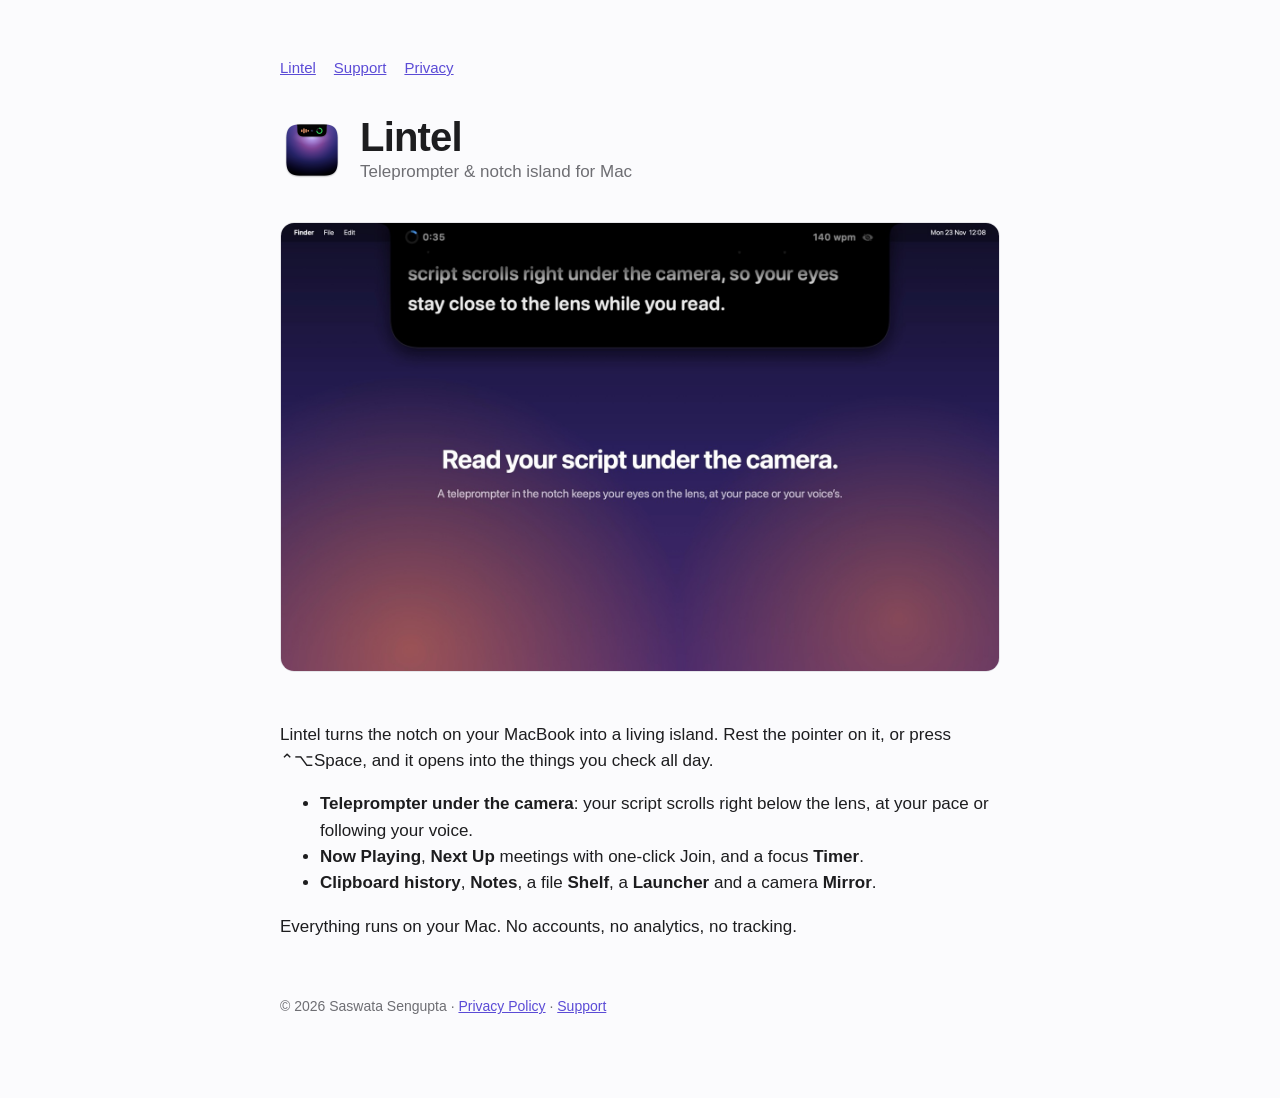
==== index.html @ 3ae0a26f "Lintel website: home, support and privacy policy Co-Authored-By: Claude Opus 5.5 <noreply@anthropic." ====
<!doctype html><html lang="en"><head><meta charset="utf-8"><meta name="viewport" content="width=device-width,initial-scale=1">
<title>Lintel</title><meta name="description" content="Lintel turns the MacBook notch into a teleprompter and a glanceable island for music, meetings, notes and your clipboard.">
<link rel="icon" href="icon.png"><link rel="stylesheet" href="style.css"></head><body><main>
<nav><a href="./">Lintel</a><a href="support.html">Support</a><a href="privacy.html">Privacy</a></nav>
<header><img src="icon.png" alt=""><div><h1>Lintel</h1><div class="muted">Teleprompter &amp; notch island for Mac</div></div></header>
<img class="hero" src="hero.jpg" alt="Lintel's teleprompter reading a script right below the MacBook camera">
<p>Lintel turns the notch on your MacBook into a living island. Rest the pointer on it, or press ⌃⌥Space, and it opens into the things you check all day.</p>
<ul>
<li><b>Teleprompter under the camera</b>: your script scrolls right below the lens, at your pace or following your voice.</li>
<li><b>Now Playing</b>, <b>Next Up</b> meetings with one-click Join, and a focus <b>Timer</b>.</li>
<li><b>Clipboard history</b>, <b>Notes</b>, a file <b>Shelf</b>, a <b>Launcher</b> and a camera <b>Mirror</b>.</li>
</ul>
<p>Everything runs on your Mac. No accounts, no analytics, no tracking.</p>
<footer>© 2026 Saswata Sengupta · <a href="privacy.html">Privacy Policy</a> · <a href="support.html">Support</a></footer>
</main></body></html>
---- style.css ----
:root{--bg:#fbfbfd;--fg:#1d1d1f;--muted:#6e6e73;--card:#fff;--line:#e5e5ea;--accent:#5b4bd6}
@media (prefers-color-scheme:dark){:root{--bg:#0b0a14;--fg:#f5f5f7;--muted:#a1a1a6;--card:#16141f;--line:#2a2733;--accent:#9d8cff}}
*{box-sizing:border-box}body{margin:0;background:var(--bg);color:var(--fg);font:17px/1.55 -apple-system,BlinkMacSystemFont,"SF Pro Text","Helvetica Neue",sans-serif;-webkit-font-smoothing:antialiased}
main{max-width:760px;margin:0 auto;padding:56px 20px 80px}
header{display:flex;align-items:center;gap:16px;margin-bottom:28px}header img{width:64px;height:64px;border-radius:14px}
h1{font-size:40px;line-height:1.1;letter-spacing:-.02em;margin:0}h2{font-size:22px;margin:40px 0 8px;letter-spacing:-.01em}
p,li{color:var(--fg)}.muted{color:var(--muted)}a{color:var(--accent)}
.hero{width:100%;border-radius:14px;border:1px solid var(--line);margin:8px 0 24px}
.card{background:var(--card);border:1px solid var(--line);border-radius:14px;padding:18px 22px;margin:14px 0}
nav{display:flex;gap:18px;font-size:15px;margin-bottom:36px}footer{margin-top:56px;font-size:14px;color:var(--muted)}
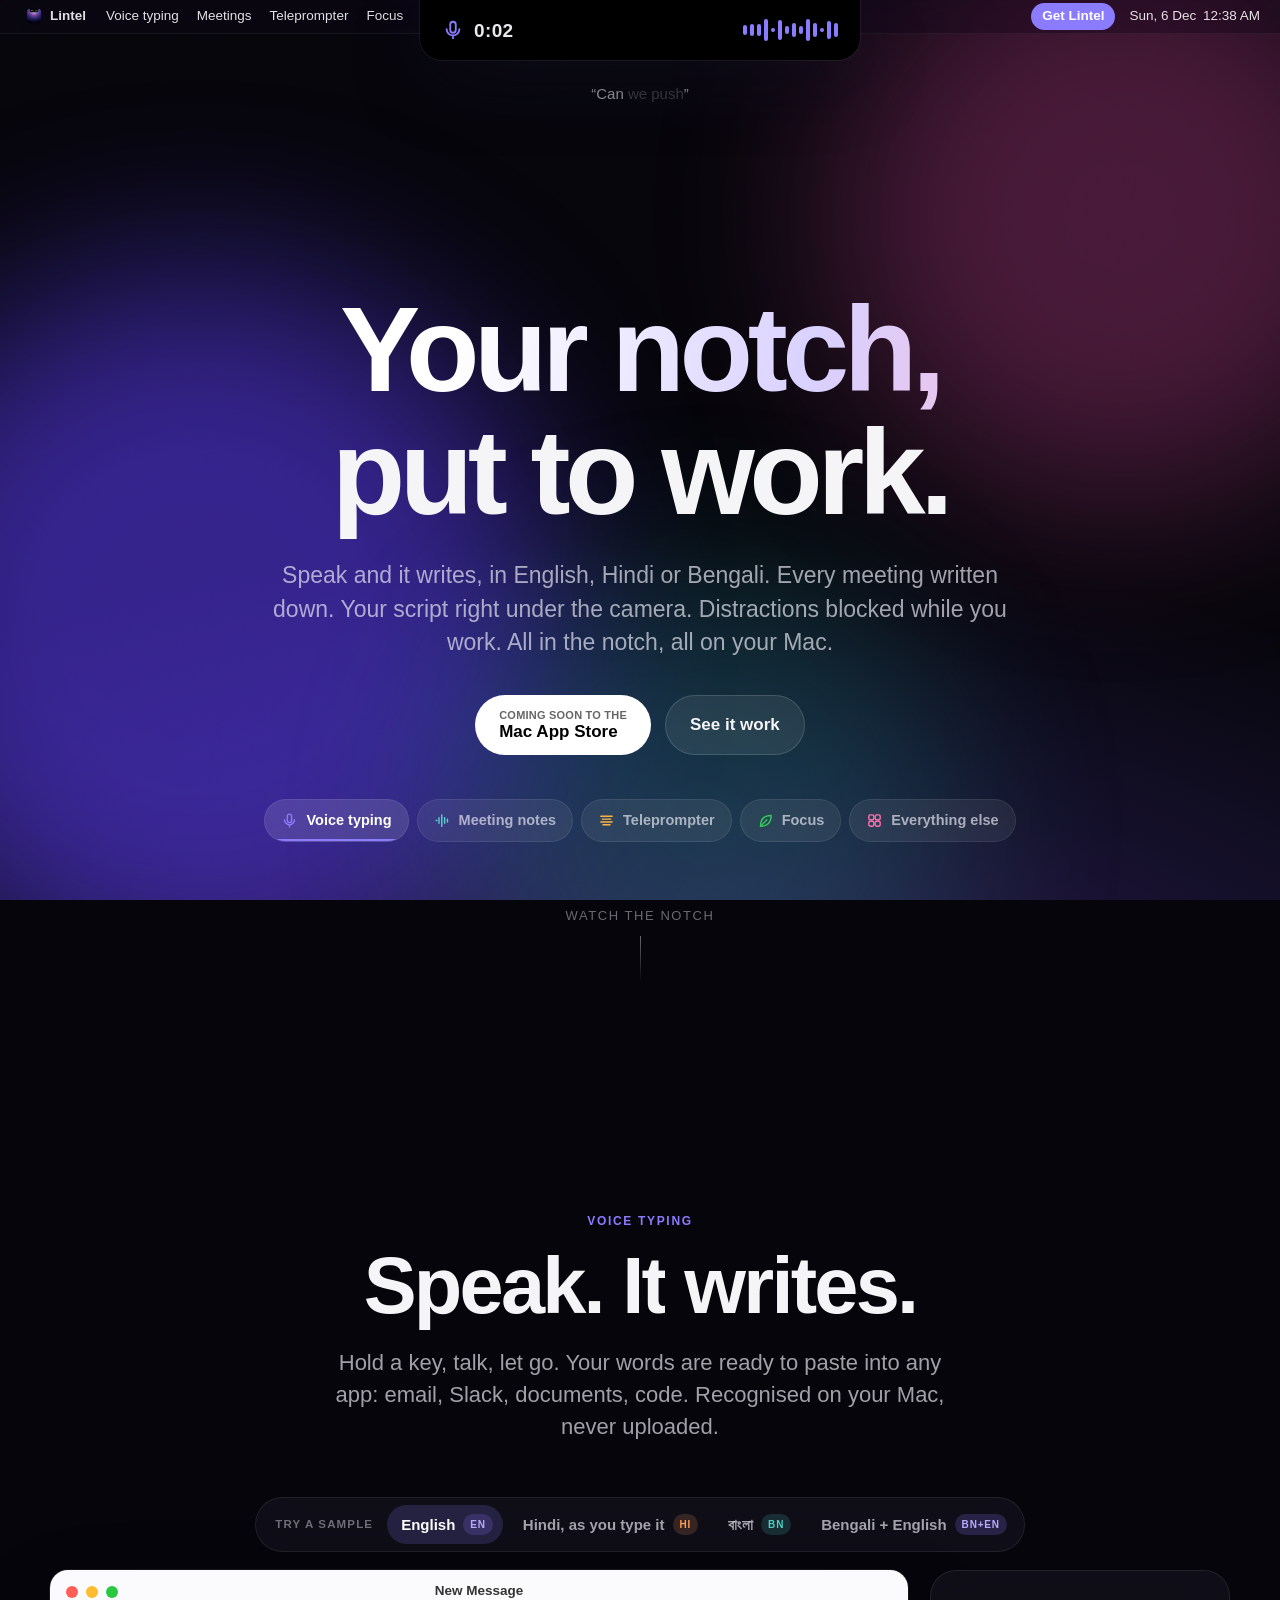
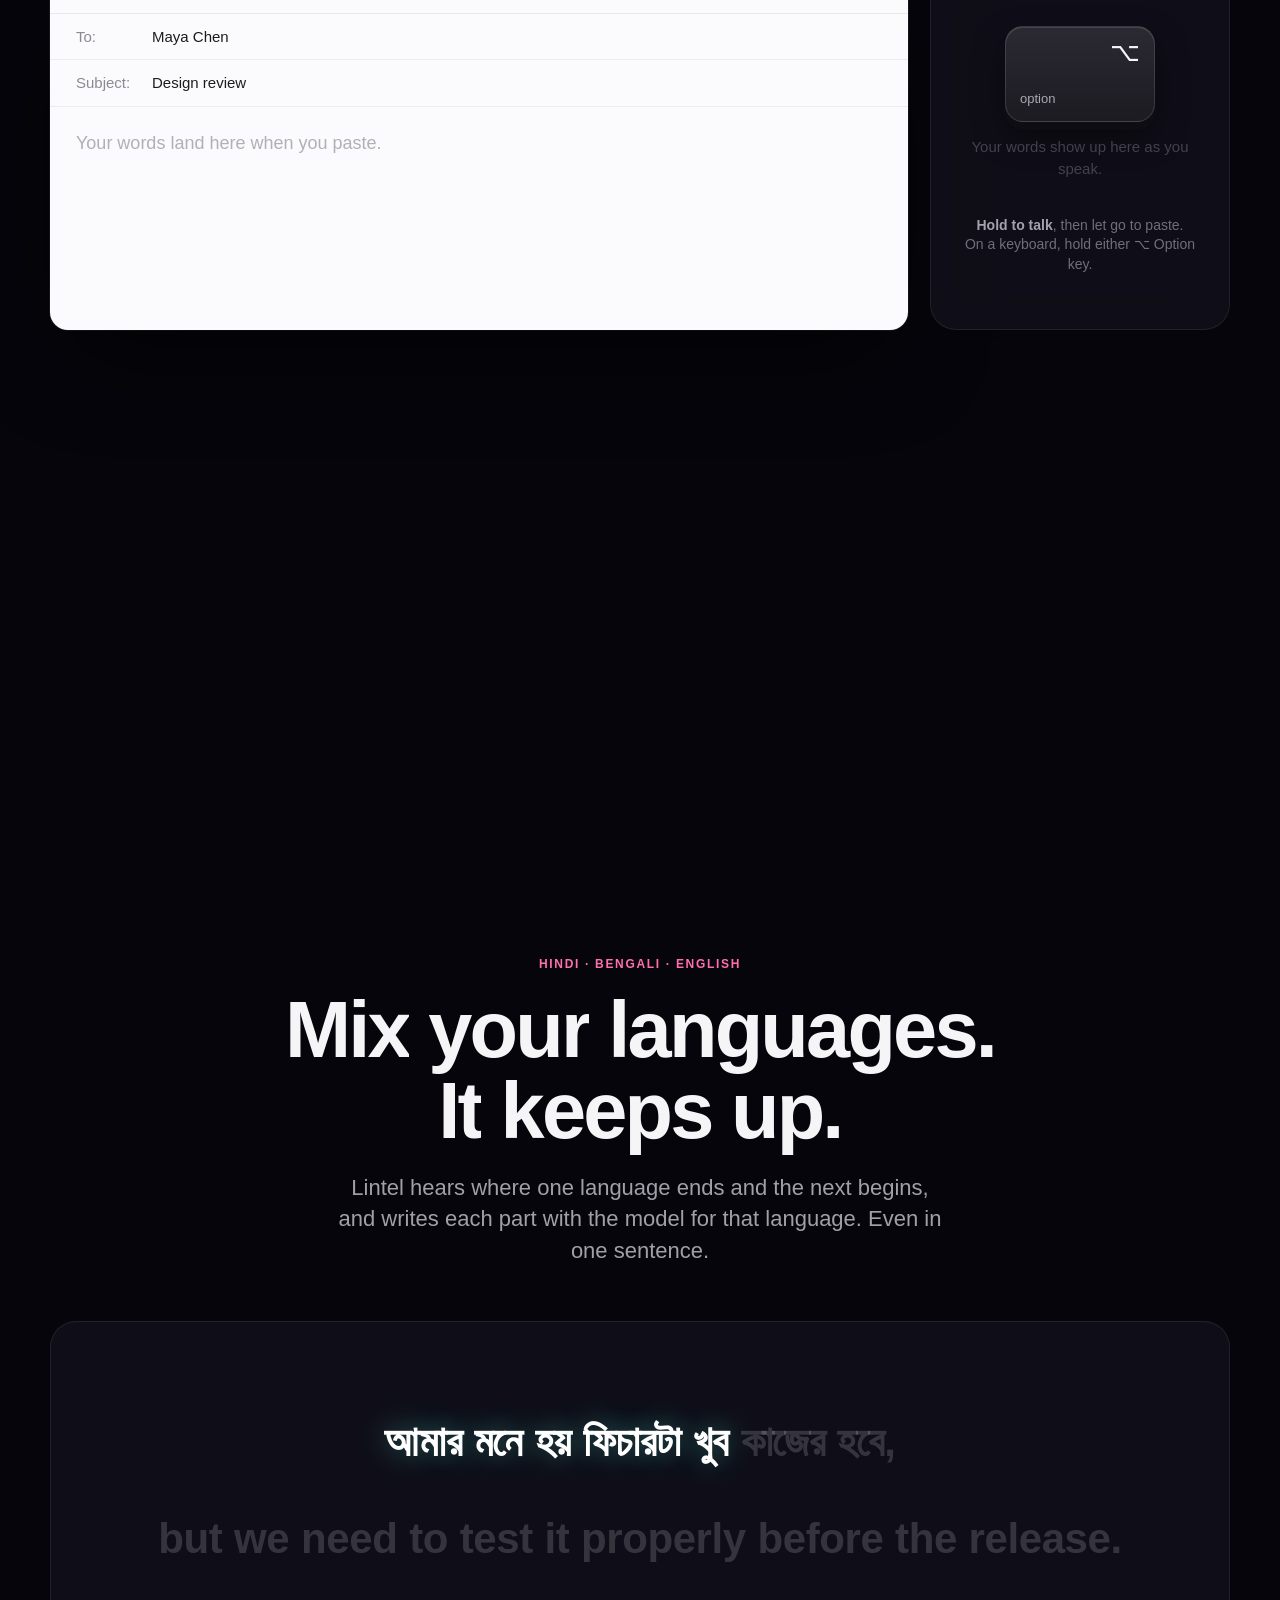
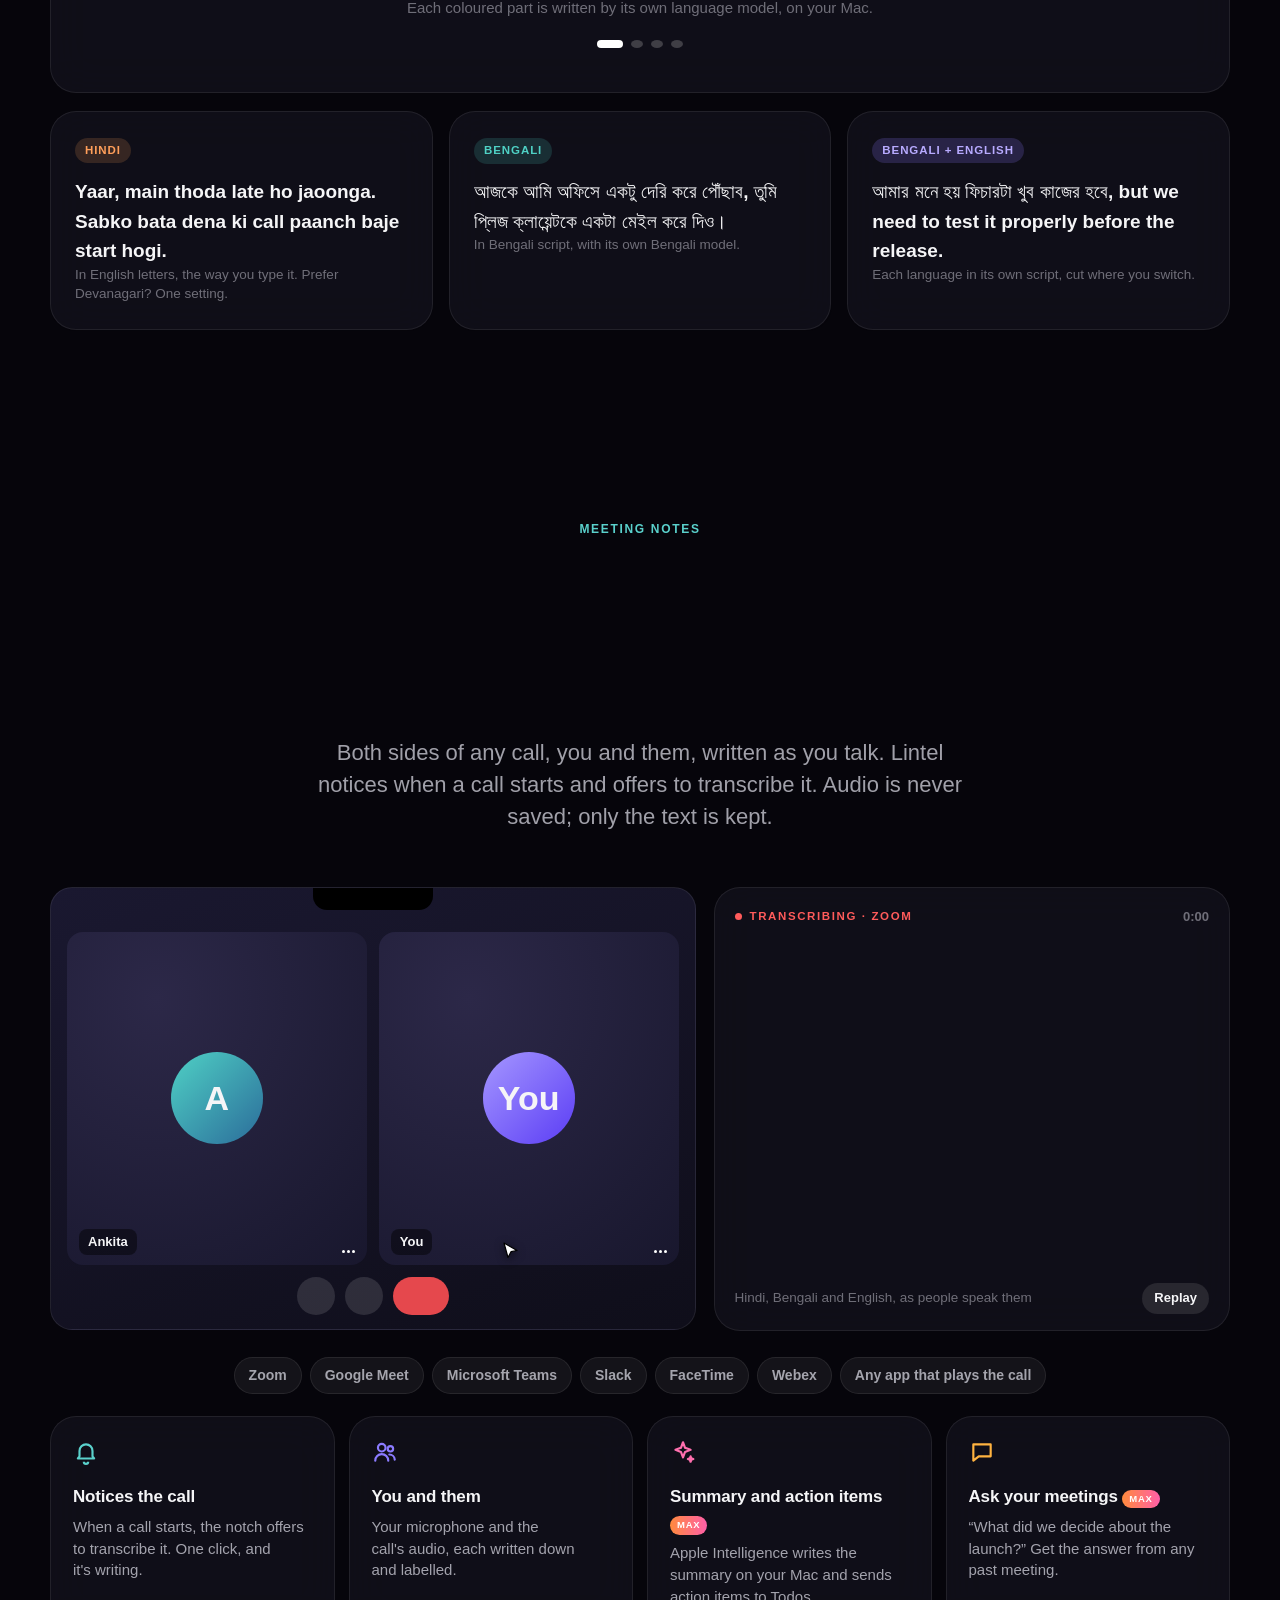
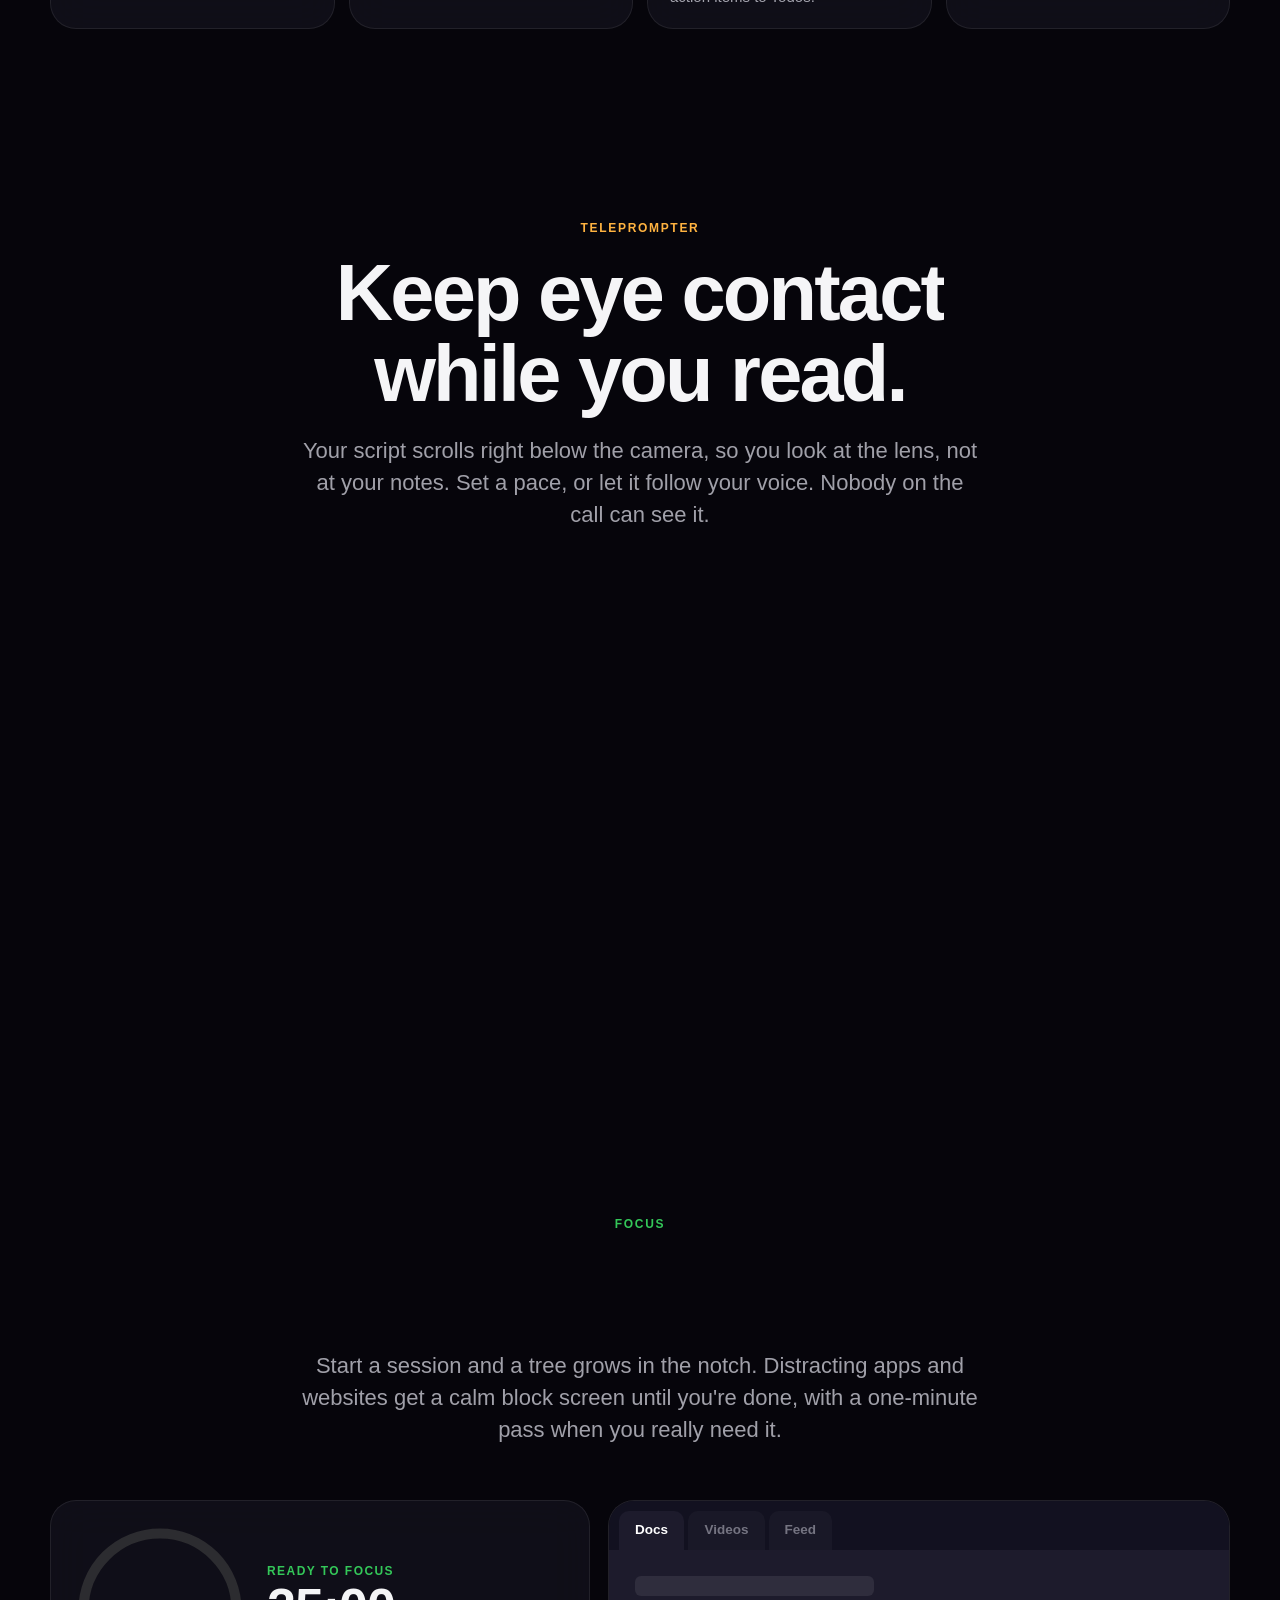
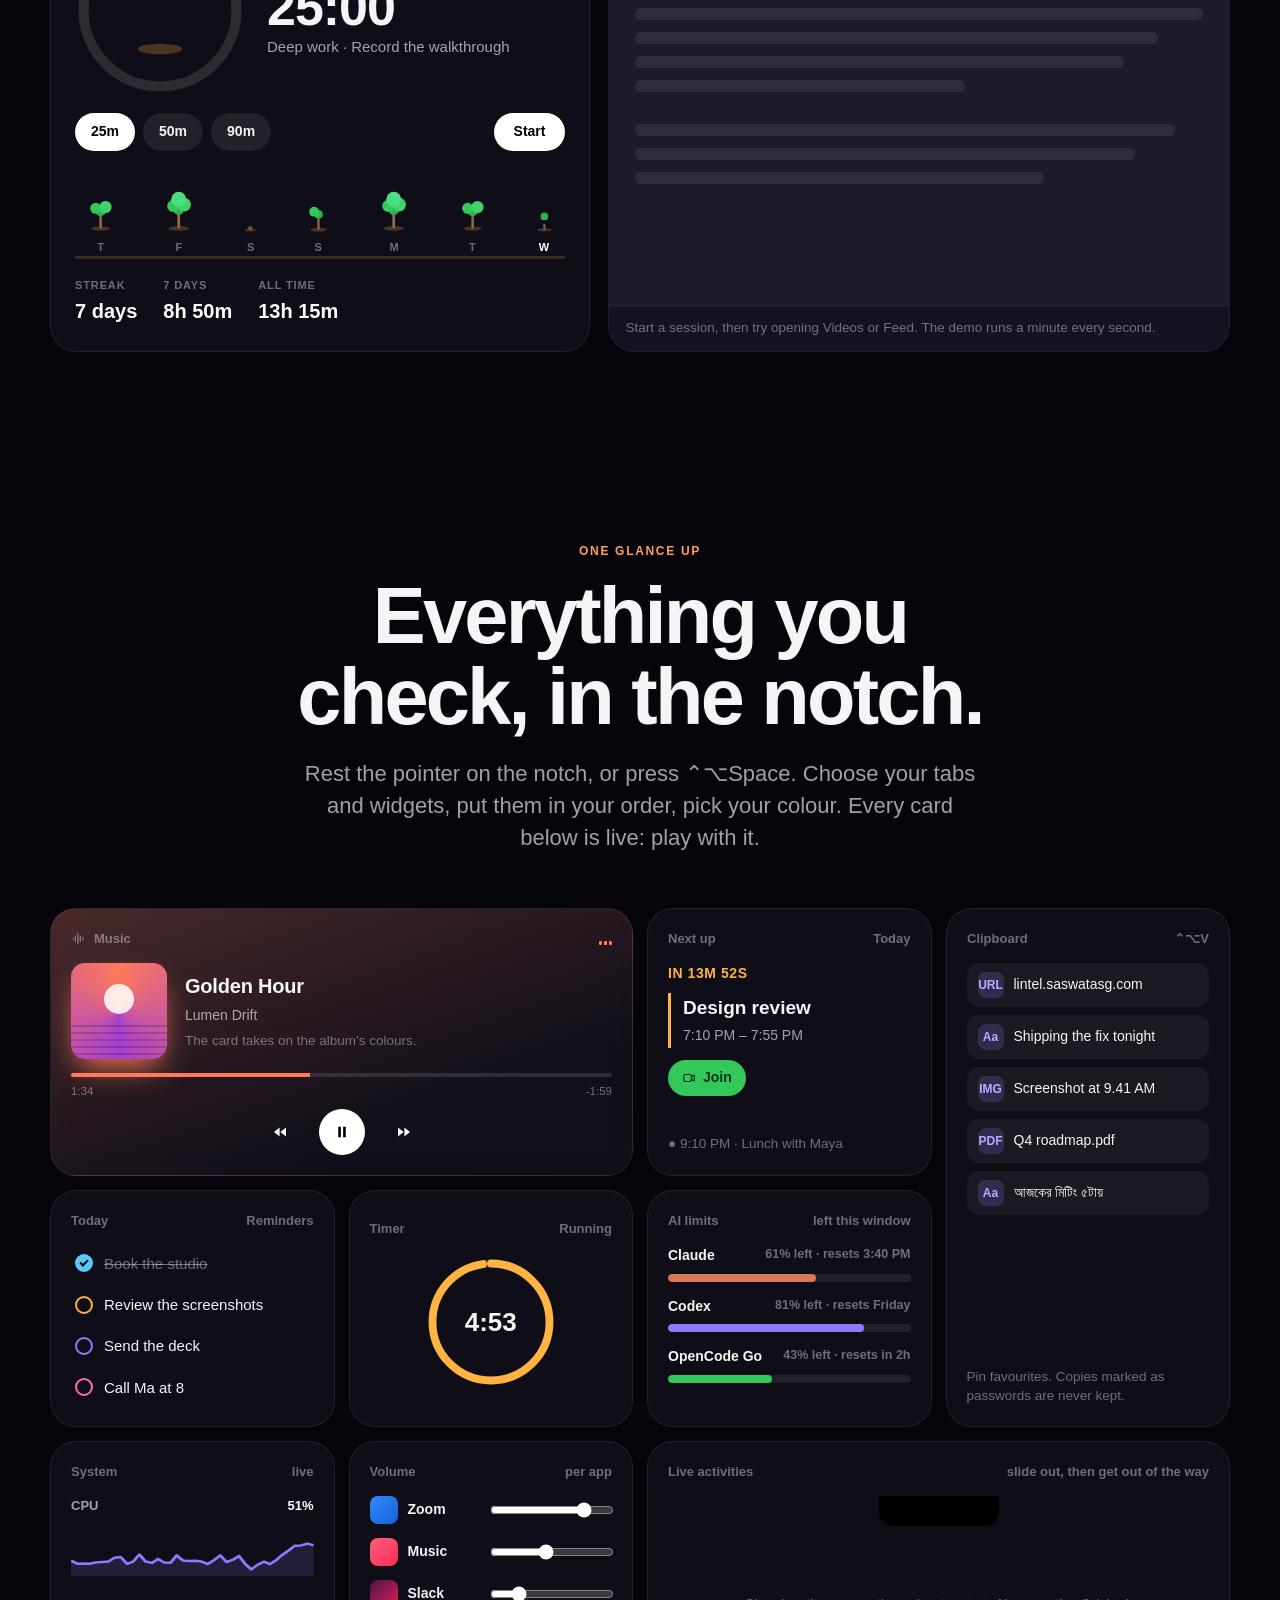
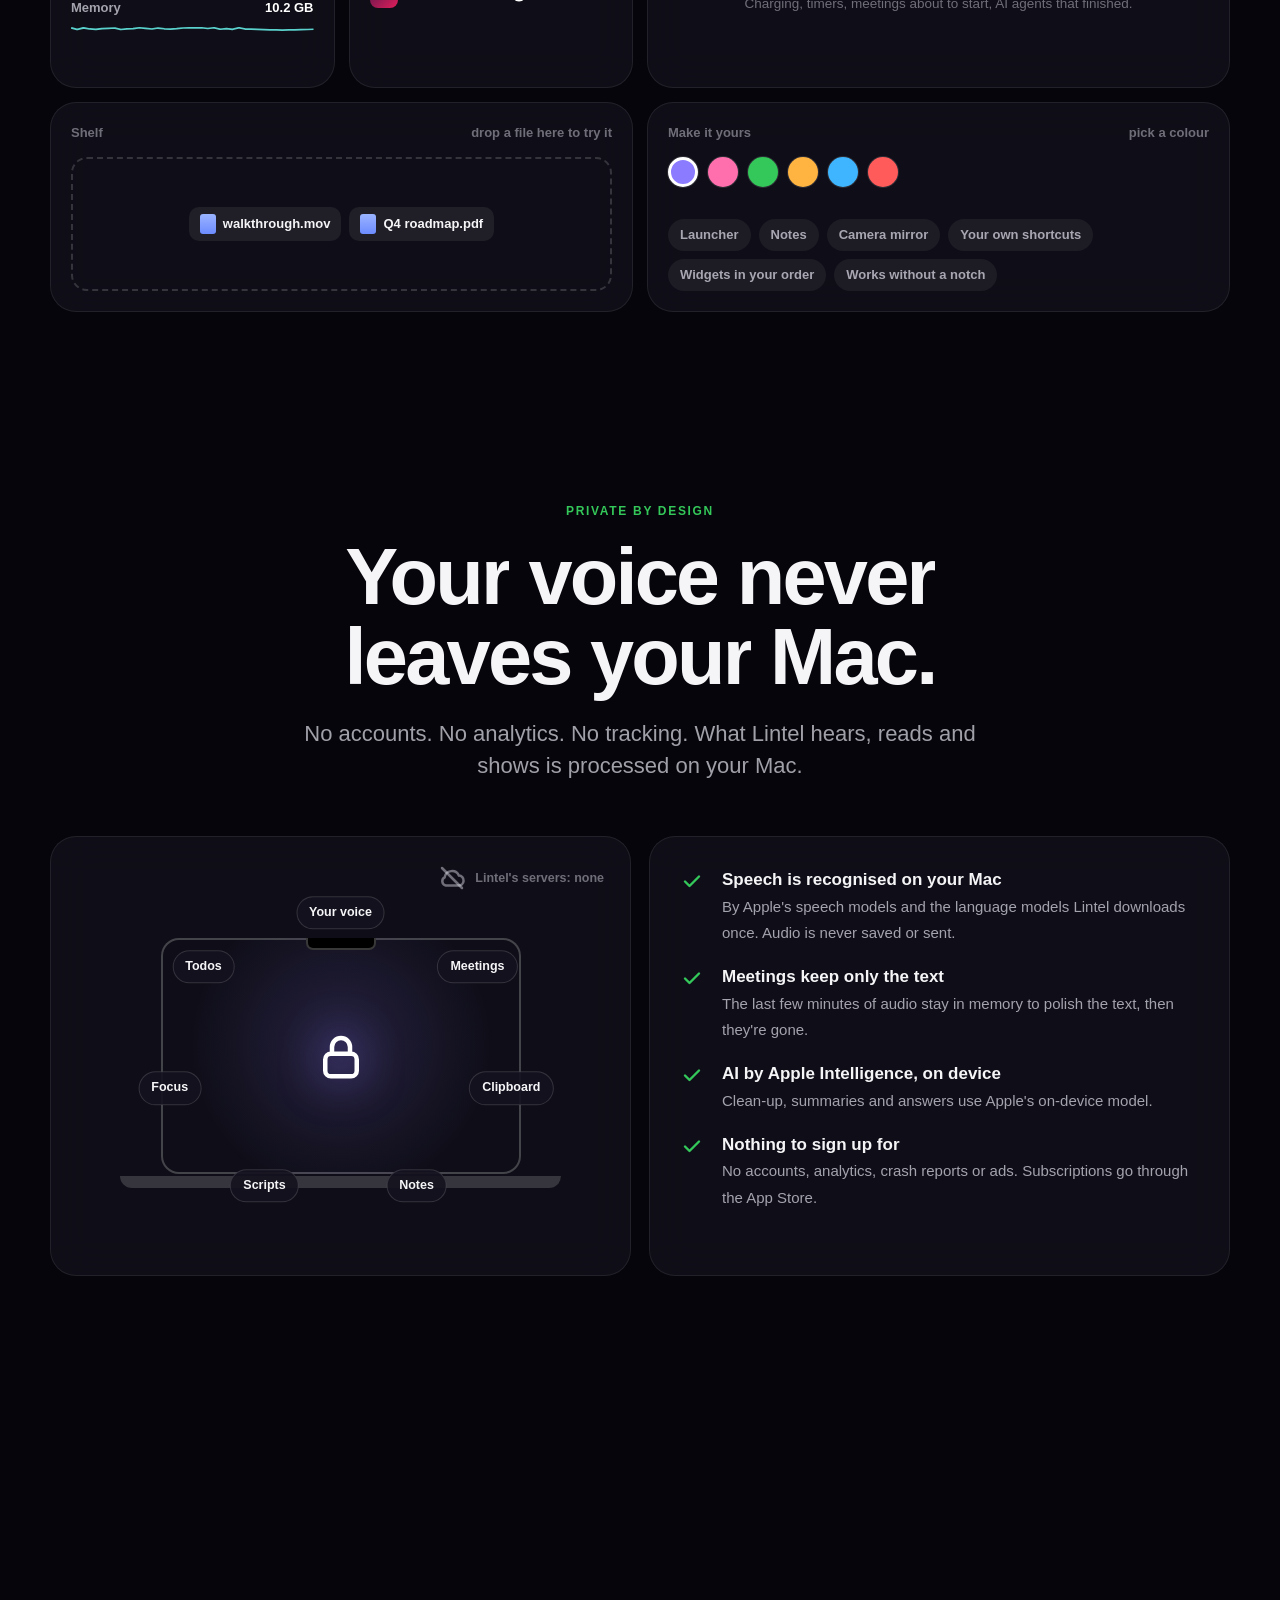
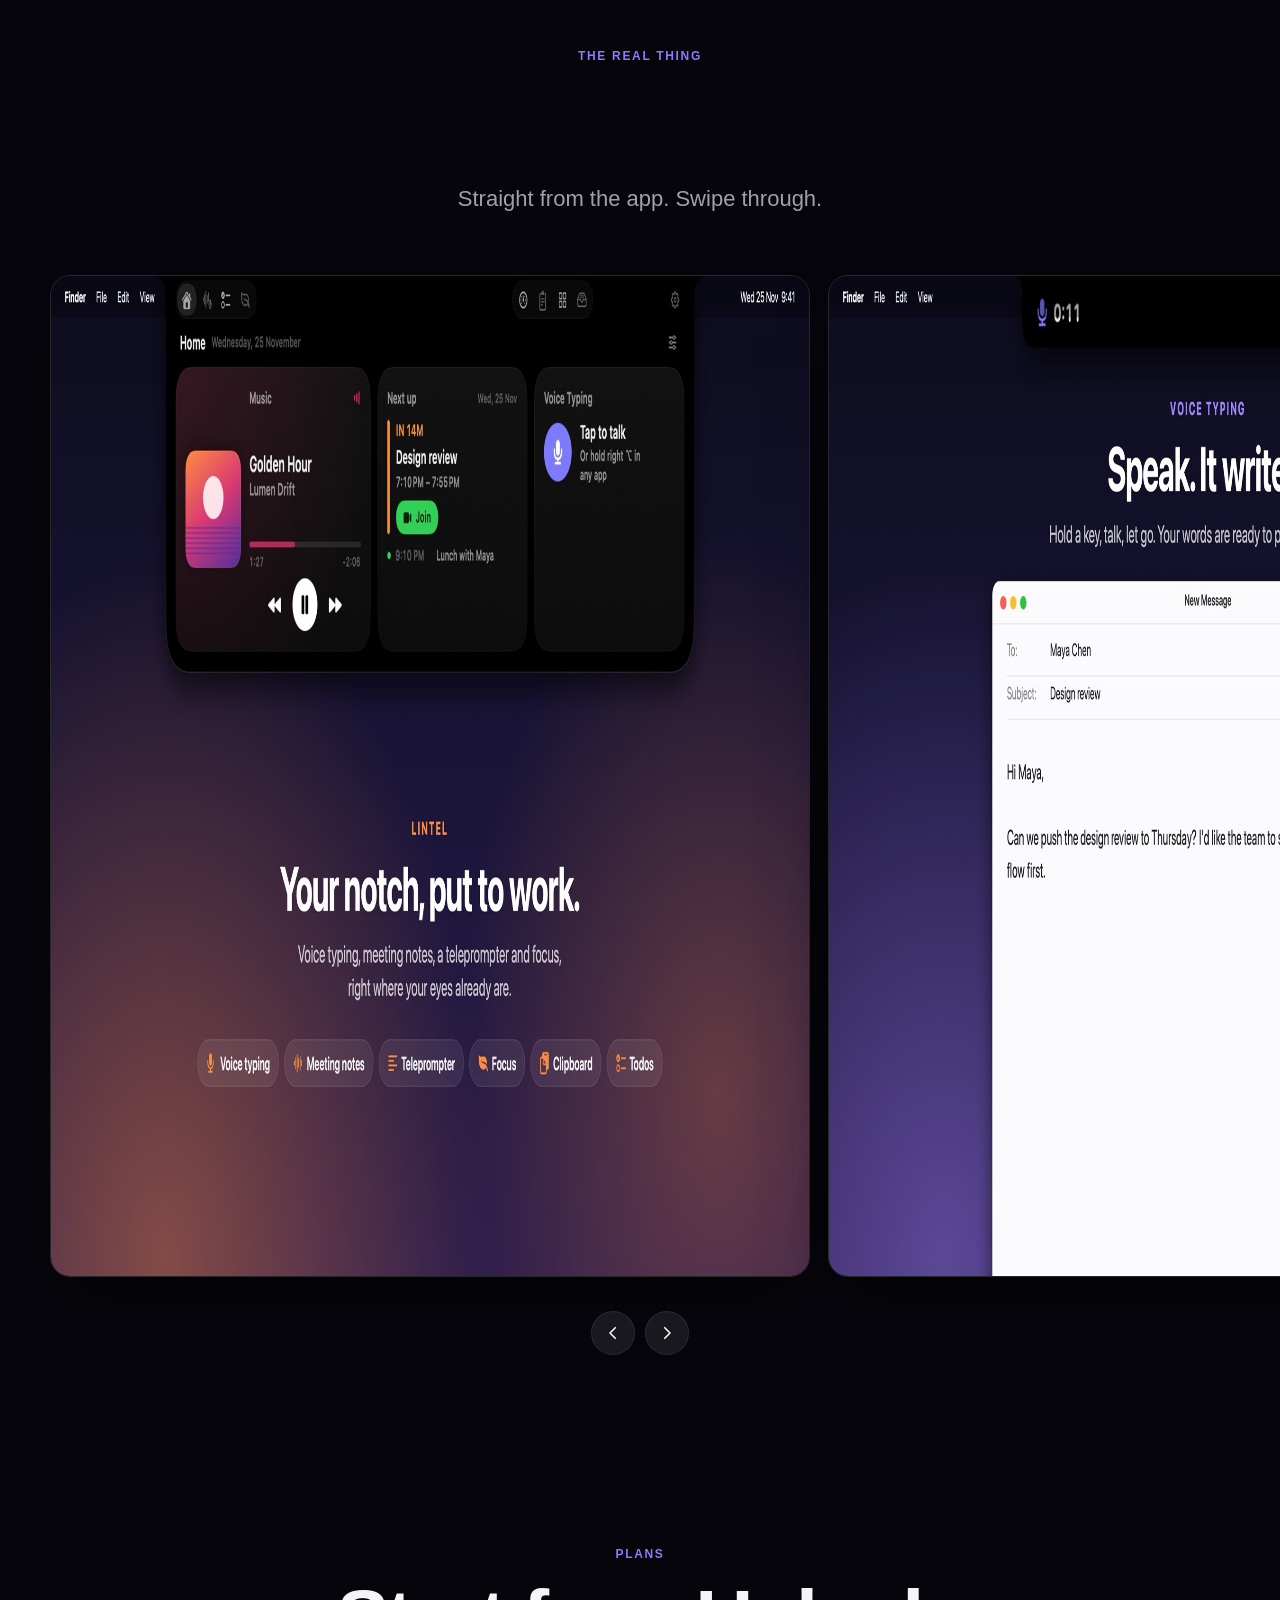
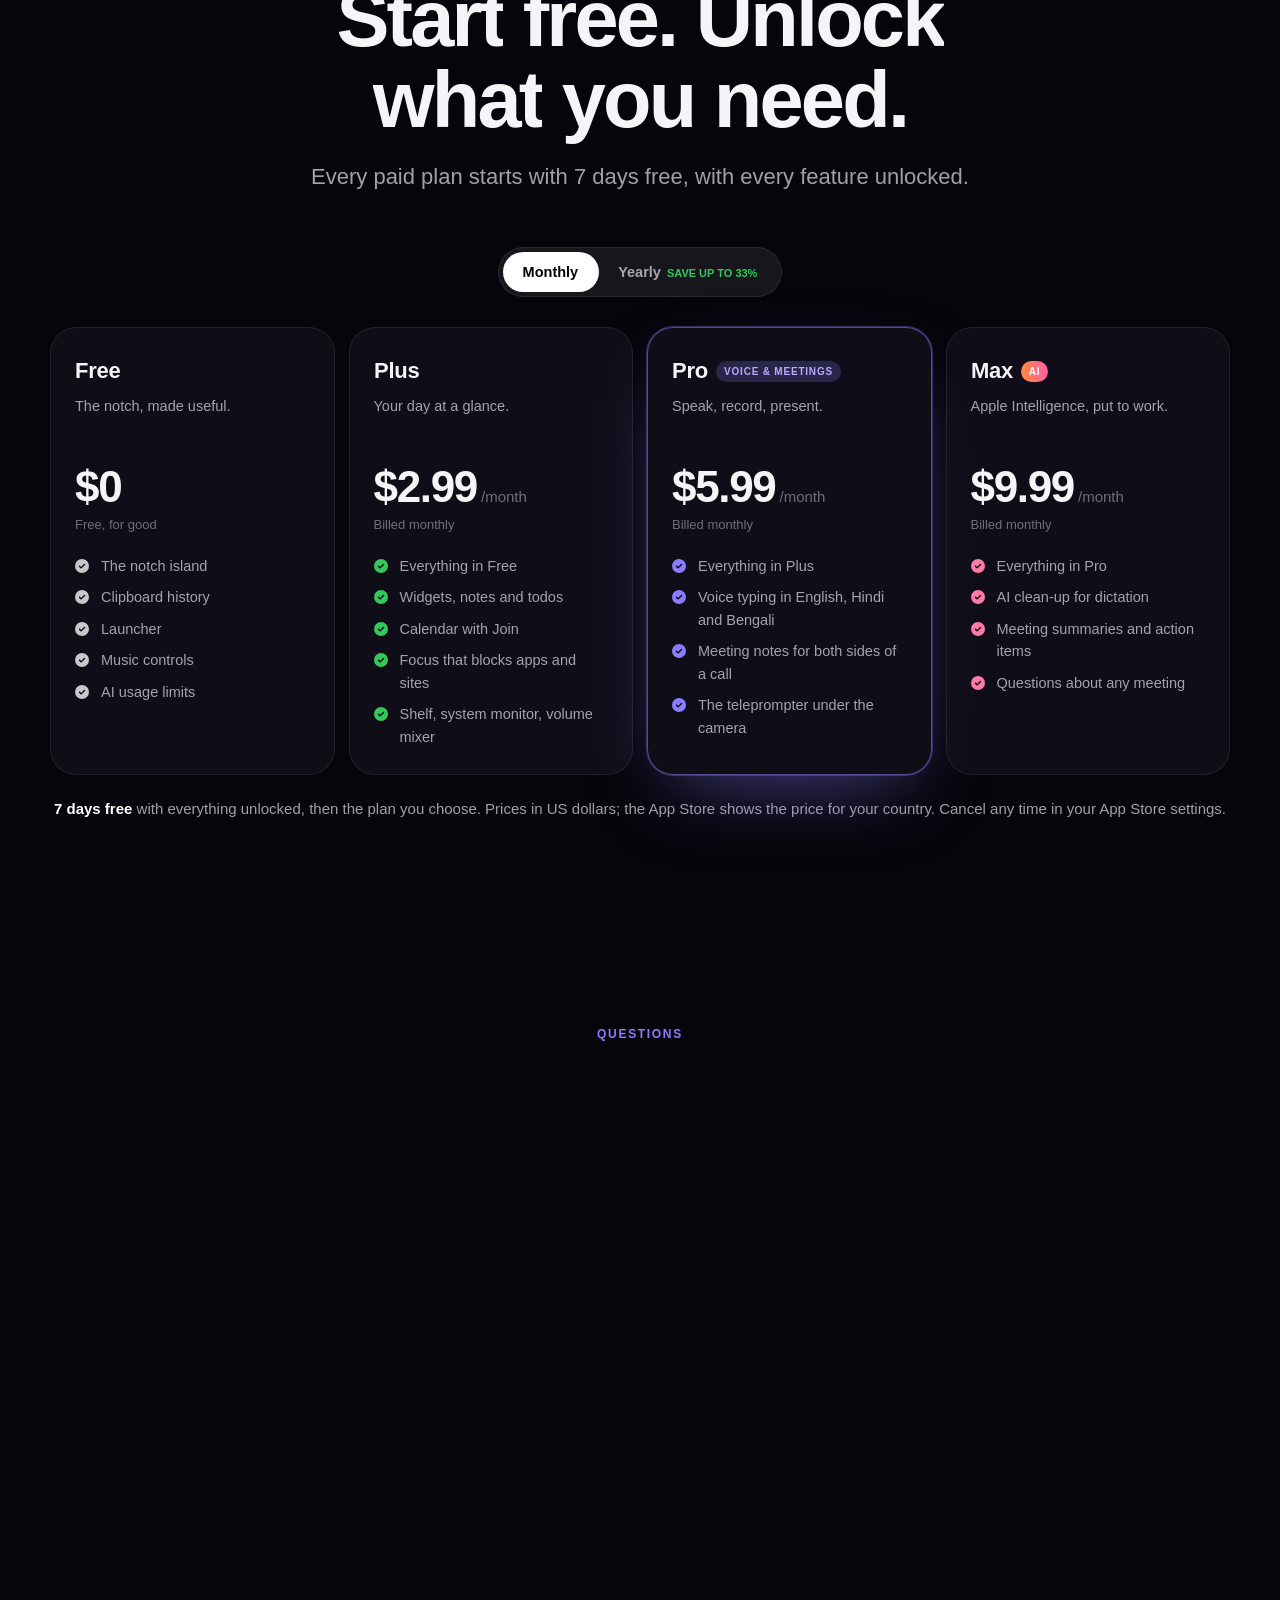
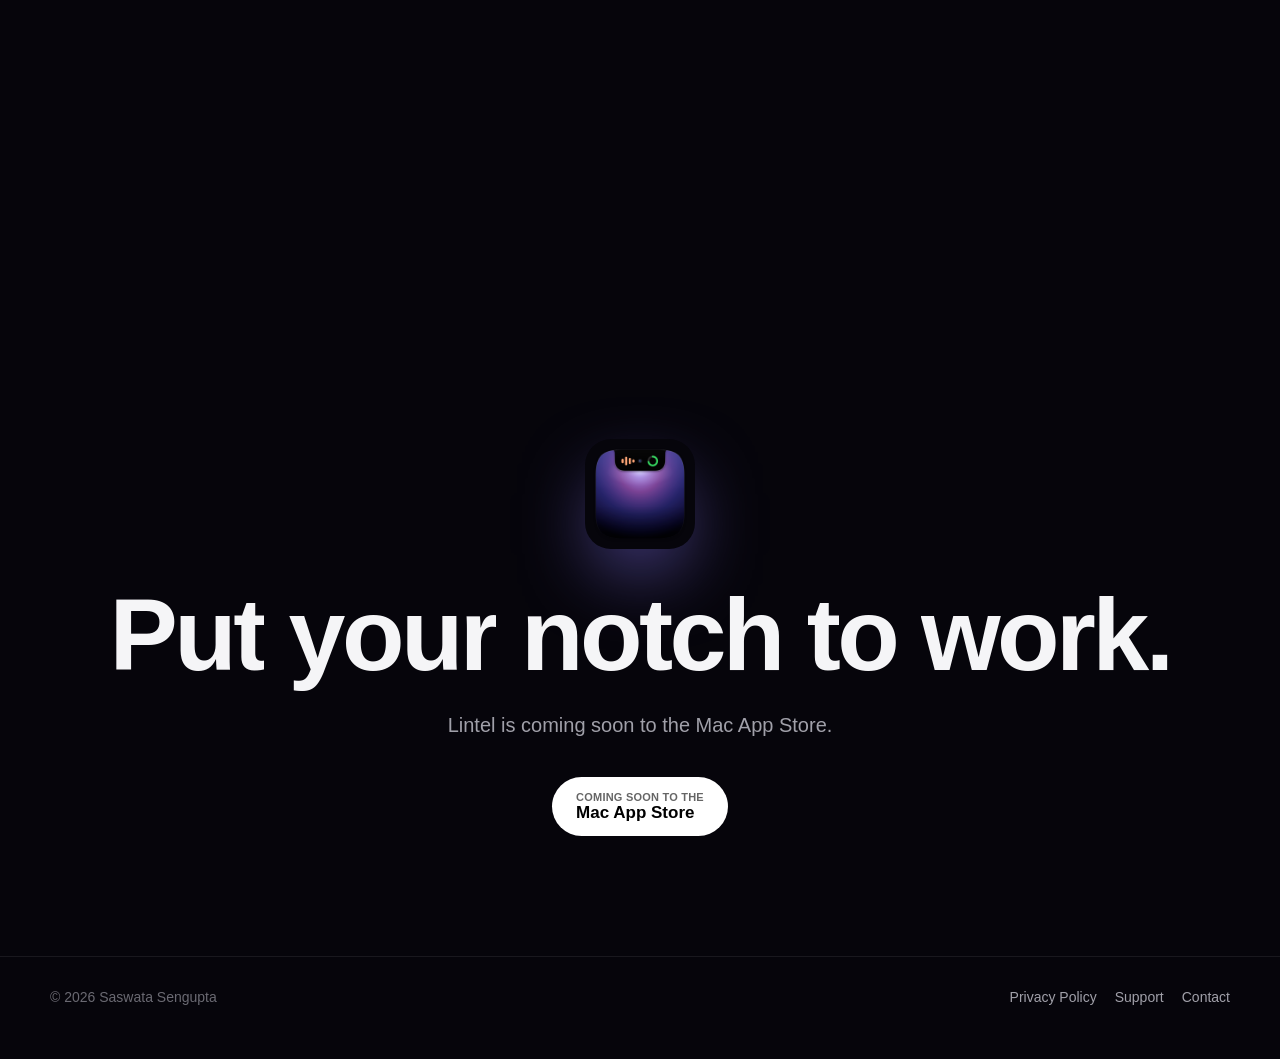
==== commit b567266d: "New home page: the notch at the top is Lintel, and every feature has a live demo - The menu bar's no" ====
--- a/index.html
+++ b/index.html
@@ -1,15 +1,524 @@
-<!doctype html><html lang="en"><head><meta charset="utf-8"><meta name="viewport" content="width=device-width,initial-scale=1">
-<title>Lintel</title><meta name="description" content="Lintel turns the MacBook notch into a teleprompter and a glanceable island for music, meetings, notes and your clipboard.">
-<link rel="icon" href="icon.png"><link rel="stylesheet" href="style.css"></head><body><main>
-<nav><a href="./">Lintel</a><a href="support.html">Support</a><a href="privacy.html">Privacy</a></nav>
-<header><img src="icon.png" alt=""><div><h1>Lintel</h1><div class="muted">Teleprompter &amp; notch island for Mac</div></div></header>
-<img class="hero" src="hero.jpg" alt="Lintel's teleprompter reading a script right below the MacBook camera">
-<p>Lintel turns the notch on your MacBook into a living island. Rest the pointer on it, or press ⌃⌥Space, and it opens into the things you check all day.</p>
-<ul>
-<li><b>Teleprompter under the camera</b>: your script scrolls right below the lens, at your pace or following your voice.</li>
-<li><b>Now Playing</b>, <b>Next Up</b> meetings with one-click Join, and a focus <b>Timer</b>.</li>
-<li><b>Clipboard history</b>, <b>Notes</b>, a file <b>Shelf</b>, a <b>Launcher</b> and a camera <b>Mirror</b>.</li>
-</ul>
-<p>Everything runs on your Mac. No accounts, no analytics, no tracking.</p>
-<footer>© 2026 Saswata Sengupta · <a href="privacy.html">Privacy Policy</a> · <a href="support.html">Support</a></footer>
-</main></body></html>
+<!doctype html>
+<html lang="en">
+<head>
+<meta charset="utf-8">
+<meta name="viewport" content="width=device-width,initial-scale=1,viewport-fit=cover">
+<title>Lintel: voice typing, meeting notes, a teleprompter and focus in your Mac's notch</title>
+<meta name="description" content="Lintel turns your Mac's notch into voice typing in English, Hindi and Bengali, meeting notes for both sides of any call, a teleprompter under the camera and focus that blocks distractions. All on your Mac.">
+<meta name="theme-color" content="#06050b">
+<meta property="og:title" content="Lintel: your notch, put to work">
+<meta property="og:description" content="Voice typing in English, Hindi and Bengali. Every meeting written down. Your script under the camera. Focus that actually blocks. All on your Mac.">
+<meta property="og:image" content="https://lintel.saswatasg.com/shots/01-notch.jpg">
+<meta property="og:url" content="https://lintel.saswatasg.com/">
+<meta name="twitter:card" content="summary_large_image">
+<link rel="icon" href="icon.png">
+<link rel="apple-touch-icon" href="icon.png">
+<script>document.documentElement.classList.add('js')</script>
+<link rel="stylesheet" href="home.css">
+</head>
+<body>
+<div class="sky" aria-hidden="true"><i></i><i></i><i></i></div>
+<div class="grain" aria-hidden="true"></div>
+
+<svg width="0" height="0" style="position:absolute" aria-hidden="true">
+  <defs>
+    <symbol id="i-mic" viewBox="0 0 24 24" fill="none" stroke="currentColor" stroke-width="2" stroke-linecap="round" stroke-linejoin="round"><rect x="9" y="3" width="6" height="12" rx="3"/><path d="M5 11a7 7 0 0 0 14 0M12 18v3"/></symbol>
+    <symbol id="i-wave" viewBox="0 0 24 24" fill="none" stroke="currentColor" stroke-width="2" stroke-linecap="round"><path d="M3 12h1M7 8v8M11 4v16M15 8v8M19 10v4"/></symbol>
+    <symbol id="i-lines" viewBox="0 0 24 24" fill="none" stroke="currentColor" stroke-width="2" stroke-linecap="round"><path d="M4 6h16M6 10h12M4 14h16M7 18h10"/></symbol>
+    <symbol id="i-leaf" viewBox="0 0 24 24" fill="none" stroke="currentColor" stroke-width="2" stroke-linecap="round" stroke-linejoin="round"><path d="M5 20c0-9 5-15 15-15 0 10-6 15-13 15"/><path d="M5 20l9-9"/></symbol>
+    <symbol id="i-grid" viewBox="0 0 24 24" fill="none" stroke="currentColor" stroke-width="2"><rect x="4" y="4" width="7" height="7" rx="2"/><rect x="13" y="4" width="7" height="7" rx="2"/><rect x="4" y="13" width="7" height="7" rx="2"/><rect x="13" y="13" width="7" height="7" rx="2"/></symbol>
+    <symbol id="i-globe" viewBox="0 0 24 24" fill="none" stroke="currentColor" stroke-width="2"><circle cx="12" cy="12" r="9"/><path d="M3 12h18M12 3c3.5 3.5 3.5 14.5 0 18M12 3c-3.5 3.5-3.5 14.5 0 18"/></symbol>
+    <symbol id="i-lock" viewBox="0 0 24 24" fill="none" stroke="currentColor" stroke-width="2" stroke-linecap="round"><rect x="5" y="11" width="14" height="10" rx="2.5"/><path d="M8 11V8a4 4 0 0 1 8 0v3"/></symbol>
+    <symbol id="i-tag" viewBox="0 0 24 24" fill="none" stroke="currentColor" stroke-width="2" stroke-linejoin="round"><path d="M3 12V4h8l10 10-8 8z"/><circle cx="7.5" cy="8" r="1.2"/></symbol>
+    <symbol id="i-check" viewBox="0 0 24 24" fill="none" stroke="currentColor" stroke-width="2.4" stroke-linecap="round" stroke-linejoin="round"><path d="M5 12.5l4.5 4.5L19 7.5"/></symbol>
+    <symbol id="i-spark" viewBox="0 0 24 24" fill="none" stroke="currentColor" stroke-width="2" stroke-linejoin="round"><path d="M12 3l1.9 5.1L19 10l-5.1 1.9L12 17l-1.9-5.1L5 10l5.1-1.9z"/><path d="M19 16l.7 1.8 1.8.7-1.8.7L19 21l-.7-1.8-1.8-.7 1.8-.7z"/></symbol>
+    <symbol id="i-cal" viewBox="0 0 24 24" fill="none" stroke="currentColor" stroke-width="2" stroke-linecap="round"><rect x="4" y="5" width="16" height="16" rx="3"/><path d="M4 10h16M9 3v4M15 3v4"/></symbol>
+    <symbol id="i-cloudoff" viewBox="0 0 24 24" fill="none" stroke="currentColor" stroke-width="2" stroke-linecap="round"><path d="M7 18h10a4 4 0 0 0 .5-8 6 6 0 0 0-11.4 1.5A3.5 3.5 0 0 0 7 18z"/><path d="M4 4l16 16"/></symbol>
+    <symbol id="i-play" viewBox="0 0 24 24"><path d="M8 5v14l11-7z" fill="currentColor"/></symbol>
+    <symbol id="i-pause" viewBox="0 0 24 24"><path d="M7 5h3.5v14H7zM13.5 5H17v14h-3.5z" fill="currentColor"/></symbol>
+    <symbol id="i-prev" viewBox="0 0 24 24"><path d="M11.5 6L4 12l7.5 6zM20 6l-7.5 6 7.5 6z" fill="currentColor"/></symbol>
+    <symbol id="i-next" viewBox="0 0 24 24"><path d="M12.5 6L20 12l-7.5 6zM4 6l7.5 6L4 18z" fill="currentColor"/></symbol>
+    <symbol id="i-left" viewBox="0 0 24 24" fill="none" stroke="currentColor" stroke-width="2.2" stroke-linecap="round" stroke-linejoin="round"><path d="M15 5l-7 7 7 7"/></symbol>
+    <symbol id="i-right" viewBox="0 0 24 24" fill="none" stroke="currentColor" stroke-width="2.2" stroke-linecap="round" stroke-linejoin="round"><path d="M9 5l7 7-7 7"/></symbol>
+    <symbol id="i-keyboard" viewBox="0 0 24 24" fill="none" stroke="currentColor" stroke-width="2" stroke-linecap="round"><rect x="3" y="6" width="18" height="12" rx="2.5"/><path d="M7 10h.01M11 10h.01M15 10h.01M7 14h10"/></symbol>
+    <symbol id="i-book" viewBox="0 0 24 24" fill="none" stroke="currentColor" stroke-width="2" stroke-linejoin="round"><path d="M5 4h11a3 3 0 0 1 3 3v14H8a3 3 0 0 1-3-3z"/><path d="M5 18a3 3 0 0 1 3-3h11"/></symbol>
+    <symbol id="i-bell" viewBox="0 0 24 24" fill="none" stroke="currentColor" stroke-width="2" stroke-linejoin="round"><path d="M6 16v-5a6 6 0 0 1 12 0v5l1.5 2h-15z"/><path d="M10 21a2 2 0 0 0 4 0"/></symbol>
+    <symbol id="i-chat" viewBox="0 0 24 24" fill="none" stroke="currentColor" stroke-width="2" stroke-linejoin="round"><path d="M4 5h16v11H9l-5 4z"/></symbol>
+    <symbol id="i-users" viewBox="0 0 24 24" fill="none" stroke="currentColor" stroke-width="2" stroke-linecap="round"><circle cx="9" cy="8" r="3.5"/><path d="M3 20a6 6 0 0 1 12 0"/><circle cx="17" cy="9" r="2.5"/><path d="M16 14.3a5 5 0 0 1 5 4.7"/></symbol>
+    <symbol id="i-eyeoff" viewBox="0 0 24 24" fill="none" stroke="currentColor" stroke-width="2" stroke-linecap="round"><path d="M3 3l18 18"/><path d="M10.6 6.1A9.8 9.8 0 0 1 12 6c5 0 8.5 4 9.5 6a13 13 0 0 1-3 3.6M6.6 7.6A13 13 0 0 0 2.5 12c1 2 4.5 6 9.5 6a9.6 9.6 0 0 0 4.2-1"/></symbol>
+    <symbol id="i-doc" viewBox="0 0 24 24" fill="none" stroke="currentColor" stroke-width="2" stroke-linejoin="round"><path d="M7 3h7l5 5v13H7z"/><path d="M14 3v5h5"/></symbol>
+    <symbol id="i-battery" viewBox="0 0 24 24" fill="none" stroke="currentColor" stroke-width="2"><rect x="3" y="8" width="16" height="8" rx="2"/><path d="M21 11v2" stroke-linecap="round"/><rect x="5" y="10" width="10" height="4" rx="1" fill="currentColor" stroke="none"/></symbol>
+    <symbol id="i-timer" viewBox="0 0 24 24" fill="none" stroke="currentColor" stroke-width="2" stroke-linecap="round"><circle cx="12" cy="13" r="8"/><path d="M12 9v4l2.5 2M10 3h4"/></symbol>
+    <symbol id="i-video" viewBox="0 0 24 24" fill="none" stroke="currentColor" stroke-width="2" stroke-linejoin="round"><rect x="3" y="6" width="13" height="12" rx="3"/><path d="M16 10l5-3v10l-5-3"/></symbol>
+    <symbol id="i-bot" viewBox="0 0 24 24" fill="none" stroke="currentColor" stroke-width="2" stroke-linecap="round"><rect x="4" y="8" width="16" height="11" rx="3"/><path d="M12 4v4M9 13h.01M15 13h.01"/></symbol>
+  </defs>
+</svg>
+
+<!-- The top of this page is a Mac menu bar, and its notch is Lintel. -->
+<header class="menubar">
+  <nav class="mb-left" aria-label="Main">
+    <a class="mb-brand" href="#top" aria-label="Lintel"><img src="icon.png" alt=""><span class="mb-name">Lintel</span></a>
+    <span class="mb-links"><a href="#voice">Voice typing</a><a href="#meetings">Meetings</a><a href="#prompter">Teleprompter</a><a href="#focus">Focus</a><a href="#plans">Plans</a></span>
+  </nav>
+  <div class="mb-right"><a class="mb-cta" href="#plans">Get Lintel</a><span class="mb-clock" id="clock"></span></div>
+</header>
+
+<div id="island" aria-hidden="true">
+  <div class="stage" id="stage">
+    <div class="view" data-v="notch" data-w="188" data-h="34"></div>
+
+    <div class="view v-voice" data-v="voice" data-w="440" data-h="60">
+      <div class="row"><svg class="mic"><use href="#i-mic"/></svg><span class="timer" id="ivT">0:00</span></div>
+      <div class="wave" id="ivW"></div>
+    </div>
+
+    <div class="view v-copied" data-v="copied" data-w="360" data-h="54"><span class="tick">✓</span>Copied · <kbd>⌘V</kbd> to paste</div>
+
+    <div class="view v-meeting" data-v="meeting" data-w="600" data-h="206">
+      <div class="row" style="justify-content:space-between">
+        <div class="row eyebrow" style="color:var(--red);gap:8px;font-size:12px"><span class="dot"></span>Transcribing<span style="color:var(--ink3);letter-spacing:0;text-transform:none;font-weight:600">· Zoom</span></div>
+        <span class="timer" style="font-size:14px;color:var(--ink3)" id="imT">0:42</span>
+      </div>
+      <div class="t">Design review</div>
+      <div class="ln"><b class="them">THEM</b>Haan, aur final deadline bhi decide karni hai.</div>
+      <div class="ln" id="imRef"><b class="them">THEM</b><span>Aami report ta Friday er modhye pathiye debo.</span></div>
+      <div class="ln"><b class="me">ME</b>Perfect, let's lock it today.</div>
+    </div>
+
+    <div class="view v-prompter" data-v="prompter" data-w="600" data-h="168">
+      <div class="cam"></div>
+      <div class="scroll"><div class="txt" id="ipTxt"><div>Hi everyone, thanks for joining.</div><div>Today I want to show you how</div><div>the notch on your Mac became</div><div>the most useful spot on screen.</div><div>Keep your eyes right here,</div><div>just under the camera.</div><div>Nobody on the call sees this.</div></div></div>
+    </div>
+
+    <div class="view v-focus" data-v="focus" data-w="560" data-h="176">
+      <div class="cellbox">
+        <div class="ring" style="width:120px;height:120px"><svg viewBox="0 0 100 100"><circle class="bgc" cx="50" cy="50" r="45" fill="none" stroke-width="7"/><circle class="fg" id="ifRing" cx="50" cy="50" r="45" fill="none" stroke-width="7" stroke-dasharray="282.7" stroke-dashoffset="100"/></svg>
+          <div class="tree"><svg class="tr" data-stage="3" viewBox="0 0 64 64" style="width:62px;height:62px;transform:none"><ellipse cx="32" cy="58" rx="15" ry="3.5" fill="#4a3426"/><rect class="trunk" x="30" y="30" width="4" height="28" rx="2" fill="#9a6a48"/><circle class="leaf l1" cx="32" cy="30" r="8" fill="#2fb350"/><circle class="leaf l2" cx="24" cy="25" r="9" fill="#34c759"/><circle class="leaf l3" cx="40" cy="23" r="10" fill="#3fd46a"/><circle class="leaf l4" cx="32" cy="15" r="11" fill="#4ade80"/></svg></div>
+        </div>
+        <div><div class="eyebrow" style="color:var(--green);font-size:11px">Growing</div><div class="hm-big" id="ifT">31:51</div><div class="hm-sub">Deep work · Record the walkthrough</div></div>
+      </div>
+    </div>
+
+    <div class="view v-home" data-v="home" data-w="660" data-h="206">
+      <div class="cellbox hm-music">
+        <div class="hm-h">Music <span class="eqz"><b></b><b></b><b></b></span></div>
+        <div class="row" style="gap:14px"><div class="hm-art"></div><div><b class="hm-title">Golden Hour</b><div class="hm-sub">Lumen Drift</div></div></div>
+        <div class="prog" style="margin-top:16px"><i id="ihProg" style="width:38%;background:#ff7a59"></i></div>
+      </div>
+      <div class="cellbox">
+        <div class="hm-h">Next up <span>Today</span></div>
+        <div class="next"><div class="in" id="ihIn">IN 14M</div><div class="ev" style="margin:6px 0 10px"><b style="font-size:17px">Design review</b><span>7:10 PM – 7:55 PM</span></div><span class="join"><svg width="14" height="14"><use href="#i-video"/></svg>Join</span></div>
+      </div>
+    </div>
+
+    <div class="view v-section" data-v="section" data-w="260" data-h="38"><svg class="ic"><use id="isIc" href="#i-mic"/></svg><span id="isTx">Voice typing</span><div class="prog"><i id="isPr"></i></div></div>
+
+    <div class="view v-menu" data-v="menu" data-w="560" data-h="94">
+      <div class="tabs">
+        <a href="#voice"><svg><use href="#i-mic"/></svg>Voice</a>
+        <a href="#languages"><svg><use href="#i-globe"/></svg>Languages</a>
+        <a href="#meetings"><svg><use href="#i-wave"/></svg>Meetings</a>
+        <a href="#prompter"><svg><use href="#i-lines"/></svg>Prompter</a>
+        <a href="#focus"><svg><use href="#i-leaf"/></svg>Focus</a>
+        <a href="#everything"><svg><use href="#i-grid"/></svg>Everything</a>
+        <a href="#plans"><svg><use href="#i-tag"/></svg>Plans</a>
+      </div>
+    </div>
+
+    <div class="view v-activity" data-v="activity" data-w="330" data-h="40"><span class="row" style="gap:8px" id="iaL"></span><span id="iaR" style="font-variant-numeric:tabular-nums;color:var(--ink2)"></span></div>
+  </div>
+</div>
+
+<main id="top">
+
+<!-- ================= HERO ================= -->
+<section class="hero" id="hero">
+  <div class="caption" id="caption"></div>
+  <h1 class="rise"><span class="w"><span class="grad">Your notch,</span></span><br><span class="w"><span style="transition-delay:.12s">put to work.</span></span></h1>
+  <p class="sub" data-reveal>Speak and it writes, in English, Hindi or Bengali. Every meeting written down. Your script right under the camera. Distractions blocked while you work. All in the notch, all on your Mac.</p>
+  <div class="ctas" data-reveal>
+    <a class="btn primary" href="#plans"><span class="two"><small>COMING SOON TO THE</small>Mac App Store</span></a>
+    <a class="btn ghost" href="#voice">See it work</a>
+  </div>
+  <div class="chips" id="chips" data-reveal>
+    <button class="chip" data-scene="0" style="--c:var(--accent)"><svg><use href="#i-mic"/></svg>Voice typing<i class="fill"></i></button>
+    <button class="chip" data-scene="1" style="--c:var(--them)"><svg><use href="#i-wave"/></svg>Meeting notes<i class="fill"></i></button>
+    <button class="chip" data-scene="2" style="--c:var(--amber)"><svg><use href="#i-lines"/></svg>Teleprompter<i class="fill"></i></button>
+    <button class="chip" data-scene="3" style="--c:var(--green)"><svg><use href="#i-leaf"/></svg>Focus<i class="fill"></i></button>
+    <button class="chip" data-scene="4" style="--c:var(--pink)"><svg><use href="#i-grid"/></svg>Everything else<i class="fill"></i></button>
+  </div>
+  <div class="scrollhint" aria-hidden="true"><span>Watch the notch</span><i></i></div>
+</section>
+
+<!-- ================= VOICE ================= -->
+<section id="voice" data-island="Voice typing" data-icon="i-mic" data-c="#8b7bff">
+  <div class="wrap">
+    <div class="head" style="--c:var(--accent)">
+      <div class="eyebrow">Voice typing</div>
+      <h2 class="rise">Speak. It writes.</h2>
+      <p>Hold a key, talk, let go. Your words are ready to paste into any app: email, Slack, documents, code. Recognised on your Mac, never uploaded.</p>
+    </div>
+
+    <div class="card samples" id="samples">
+          <div class="lbl">Try a sample</div>
+          <button class="cur" data-s="0">English <span class="tag en">EN</span></button>
+          <button data-s="1">Hindi, as you type it <span class="tag hi">HI</span></button>
+          <button data-s="2">বাংলা <span class="tag bn">BN</span></button>
+          <button data-s="3">Bengali + English <span class="tag en">BN+EN</span></button>
+        </div>
+    <div class="voice-grid" data-reveal>
+      <div class="mail" aria-label="Sample email">
+        <div class="bar"><i></i><i></i><i></i><span>New Message</span></div>
+        <div class="f"><em>To:</em><span id="mTo">Maya Chen</span></div>
+        <div class="f"><em>Subject:</em><span id="mSub">Design review</span></div>
+        <div class="body" id="mBody"><span style="color:#b0b0b6">Your words land here when you paste.</span></div>
+      </div>
+      <div class="side">
+
+        <div class="card hold" id="hold">
+          <button class="key" id="key" aria-label="Hold to talk"><b>⌥</b><span>option</span></button>
+          <div class="live" id="live" aria-live="polite"></div>
+          <p><b>Hold to talk</b>, then let go to paste.<br>On a keyboard, hold either ⌥ Option key.</p>
+        </div>
+      </div>
+    </div>
+
+    <div class="card cleanup" data-reveal>
+      <div class="l">
+        <span class="tag max">Max</span>
+        <h3>AI clean-up, on your Mac.</h3>
+        <p>The ums, repeats and false starts disappear. Capitals and punctuation show up. Apple Intelligence does it on device, so your words still never leave your Mac.</p>
+      </div>
+      <div class="r">
+        <div class="raw" id="raw"><span class="x">um, so </span><span class="fix"><span class="o">i</span><span class="n">I</span></span> think we should <span class="x">uh </span>move <span class="x">the </span>the review to <span class="fix"><span class="o">thursday</span><span class="n">Thursday,</span></span> because the onboarding flow <span class="x">isn't </span>isn't ready<span class="fix"><span class="o">&#8203;</span><span class="n">.</span></span></div>
+        <div class="switch"><button role="switch" aria-checked="false" id="cleanSw" aria-label="AI clean-up"></button><span>AI clean-up</span></div>
+      </div>
+    </div>
+
+    <div class="feats">
+      <div class="card feat" data-reveal style="--c:var(--accent)"><svg><use href="#i-keyboard"/></svg><h4>Hold a key, or tap</h4><p>Hold right ⌥ and talk, or tap to start and stop. Pick the key you like.</p></div>
+      <div class="card feat" data-reveal style="--c:var(--pink)"><svg><use href="#i-book"/></svg><h4>Your words, spelled right</h4><p>A personal dictionary for names and terms, and snippets for the phrases you say every day.</p></div>
+      <div class="card feat" data-reveal style="--c:var(--them)"><svg><use href="#i-doc"/></svg><h4>Into any app</h4><p>Mail, Slack, Notes, Docs, your code editor. If you can paste there, you can speak there.</p></div>
+      <div class="card feat" data-reveal style="--c:var(--green)"><svg><use href="#i-lock"/></svg><h4>Heard on your Mac</h4><p>Apple's speech models and Lintel's language models run on device. Audio is never saved or sent.</p></div>
+    </div>
+  </div>
+</section>
+
+<!-- ================= LANGUAGES ================= -->
+<section id="languages" data-island="Hindi · Bengali · English" data-icon="i-globe" data-c="#ff6fae">
+  <div class="wrap">
+    <div class="head" style="--c:var(--pink)">
+      <div class="eyebrow">Hindi · Bengali · English</div>
+      <h2 class="rise">Mix your languages. It keeps up.</h2>
+      <p>Lintel hears where one language ends and the next begins, and writes each part with the model for that language. Even in one sentence.</p>
+    </div>
+    <div class="card river" data-reveal>
+      <div class="sent" id="sent" lang="mul"></div>
+      <div class="note">Each coloured part is written by its own language model, on your Mac.</div>
+      <div class="dots" id="sdots"></div>
+    </div>
+    <div class="lang3">
+      <div class="card" data-reveal><span class="tag hi">Hindi</span><p class="typed" data-text="Yaar, main thoda late ho jaoonga. Sabko bata dena ki call paanch baje start hogi."></p><div class="hm-sub">In English letters, the way you type it. Prefer Devanagari? One setting.</div></div>
+      <div class="card" data-reveal><span class="tag bn">Bengali</span><p class="typed" lang="bn" data-text="আজকে আমি অফিসে একটু দেরি করে পৌঁছাব, তুমি প্লিজ ক্লায়েন্টকে একটা মেইল করে দিও।"></p><div class="hm-sub">In Bengali script, with its own Bengali model.</div></div>
+      <div class="card" data-reveal><span class="tag en">Bengali + English</span><p class="typed" data-text="আমার মনে হয় ফিচারটা খুব কাজের হবে, but we need to test it properly before the release."></p><div class="hm-sub">Each language in its own script, cut where you switch.</div></div>
+    </div>
+  </div>
+</section>
+
+<!-- ================= MEETINGS ================= -->
+<section id="meetings" data-island="Meeting notes" data-icon="i-wave" data-c="#5ad1cc">
+  <div class="wrap">
+    <div class="head" style="--c:var(--them)">
+      <div class="eyebrow">Meeting notes</div>
+      <h2 class="rise">Every meeting, written down.</h2>
+      <p>Both sides of any call, you and them, written as you talk. Lintel notices when a call starts and offers to transcribe it. Audio is never saved; only the text is kept.</p>
+    </div>
+    <div class="meet" data-reveal>
+      <div class="screen" id="callScreen" aria-hidden="true">
+        <div class="mini" id="mini">
+          <div class="offer"><div style="font-size:12.5px">Zoom call started. Transcribe it?</div><div class="row"><span class="pill white" id="offerYes">Transcribe</span><span class="pill">Not now</span></div></div>
+          <div class="rec"><span class="dot"></span>Transcribing <span id="miniClock" style="color:var(--ink3);font-variant-numeric:tabular-nums">0:00</span></div>
+        </div>
+        <div class="tiles">
+          <div class="tile" id="tThem" style="--ring:var(--them)"><div class="av" style="background:linear-gradient(135deg,#4fd1c5,#2b6c9a)">A</div><div class="nm">Ankita</div><div class="bars"><b></b><b></b><b></b></div></div>
+          <div class="tile" id="tMe" style="--ring:var(--accent)"><div class="av" style="background:linear-gradient(135deg,#a597ff,#5b3df5)">You</div><div class="nm">You</div><div class="bars"><b></b><b></b><b></b></div></div>
+        </div>
+        <div class="callbar"><i></i><i></i><i></i></div>
+        <svg class="cursor" id="cursor" viewBox="0 0 20 20"><path d="M3 2l13 7.5-6 1.2-3 5.8z" fill="#fff" stroke="#000" stroke-width="1.2" stroke-linejoin="round"/></svg>
+      </div>
+      <div class="card panel" id="panel">
+        <div class="top"><div class="eyebrow" id="pHead"><span class="dot"></span>Transcribing · Zoom</div><span class="clock" id="pClock">0:00</span></div>
+        <div class="lines" id="lines"></div>
+        <div class="summary" id="summary">
+          <div><h5><svg width="14" height="14"><use href="#i-spark"/></svg>Summary <span class="tag max" style="font-size:9.5px;padding:2px 7px">Max</span></h5>
+            <ul><li>The beta ships on Friday, after final testing.</li><li>Ankita sends the report by Friday; the release notes get updated tonight.</li></ul></div>
+          <div><h5>Action items → Todos</h5>
+            <div style="display:flex;flex-direction:column;gap:6px"><div class="todo"><i></i>Ankita: send the report by Friday<span class="sent">Added</span></div><div class="todo"><i></i>Lock the beta date today<span class="sent">Added</span></div></div></div>
+          <div class="ask"><div class="q" id="askQ"></div><div class="a" id="askA"></div></div>
+        </div>
+        <div class="foot"><span class="hm-sub" id="pFoot">Hindi, Bengali and English, as people speak them</span><button class="pill" id="replay">Replay</button></div>
+      </div>
+    </div>
+    <div class="apps"><span>Zoom</span><span>Google Meet</span><span>Microsoft Teams</span><span>Slack</span><span>FaceTime</span><span>Webex</span><span>Any app that plays the call</span></div>
+    <div class="feats">
+      <div class="card feat" data-reveal style="--c:var(--them)"><svg><use href="#i-bell"/></svg><h4>Notices the call</h4><p>When a call starts, the notch offers to transcribe it. One click, and it's writing.</p></div>
+      <div class="card feat" data-reveal style="--c:var(--accent)"><svg><use href="#i-users"/></svg><h4>You and them</h4><p>Your microphone and the call's audio, each written down and labelled.</p></div>
+      <div class="card feat" data-reveal style="--c:var(--pink)"><svg><use href="#i-spark"/></svg><h4>Summary and action items <span class="tag max" style="font-size:9.5px;padding:2px 7px">Max</span></h4><p>Apple Intelligence writes the summary on your Mac and sends action items to Todos.</p></div>
+      <div class="card feat" data-reveal style="--c:var(--amber)"><svg><use href="#i-chat"/></svg><h4>Ask your meetings <span class="tag max" style="font-size:9.5px;padding:2px 7px">Max</span></h4><p>“What did we decide about the launch?” Get the answer from any past meeting.</p></div>
+    </div>
+  </div>
+</section>
+
+<!-- ================= TELEPROMPTER ================= -->
+<section id="prompter" data-island="Teleprompter" data-icon="i-lines" data-c="#ffb340">
+  <div class="wrap">
+    <div class="head" style="--c:var(--amber)">
+      <div class="eyebrow">Teleprompter</div>
+      <h2 class="rise">Keep eye contact while you read.</h2>
+      <p>Your script scrolls right below the camera, so you look at the lens, not at your notes. Set a pace, or let it follow your voice. Nobody on the call can see it.</p>
+    </div>
+    <div class="tp" data-reveal>
+      <div class="bezel" id="bezel">
+        <div class="notch"></div>
+        <div class="prompter" id="prompterBox">
+          <div class="readline"></div>
+          <div class="scroll"><div class="txt" id="ptxt"></div></div>
+          <span class="pill paused">Paused · move away to carry on</span>
+        </div>
+        <div class="desk" aria-hidden="true"><div class="win"><b>Q4 launch plan</b><i></i><i style="width:70%"></i><i style="width:84%"></i></div><div class="win rec"><span><span class="dot"></span>REC 02:14</span></div><div class="win"><i style="width:60%"></i><i></i><i style="width:40%"></i><i style="width:75%"></i></div></div>
+      </div>
+      <div class="card controls">
+        <div><label for="speed">Speed <span id="wpm">140 words a minute</span></label><input type="range" min="80" max="220" value="140" id="speed"></div>
+        <div class="switch"><button role="switch" aria-checked="false" id="follow" aria-label="Follow my voice"></button><span>Follow my voice</span></div>
+        <div class="sharebox"><div class="hd">What the call sees <span class="tag plus">Script hidden</span></div><div class="bd"><svg class="face" viewBox="0 0 84 84" aria-hidden="true"><circle cx="42" cy="42" r="42" fill="#2a2744"/><path d="M14 84c2-16 14-24 28-24s26 8 28 24z" fill="#6d5cff"/><circle cx="42" cy="38" r="17" fill="#e8b48f"/><path d="M25 37c0-12 8-20 17-20s17 8 17 20c-3-7-9-10-17-10s-14 3-17 10z" fill="#2b1d16"/><circle cx="36" cy="37" r="2.3" fill="#1d1d1f"/><circle cx="48" cy="37" r="2.3" fill="#1d1d1f"/><path d="M36 45q6 5 12 0" stroke="#8a4532" stroke-width="2.2" fill="none" stroke-linecap="round"/></svg><span class="pill green ok">Looking at you</span></div></div>
+        <p class="hm-sub" style="margin:0">Hover the script to pause. A countdown, a script library and voice-follow are built in.</p>
+      </div>
+    </div>
+  </div>
+</section>
+
+<!-- ================= FOCUS ================= -->
+<section id="focus" data-island="Focus" data-icon="i-leaf" data-c="#34c759">
+  <div class="wrap">
+    <div class="head" style="--c:var(--green)">
+      <div class="eyebrow">Focus</div>
+      <h2 class="rise">Focus that actually blocks.</h2>
+      <p>Start a session and a tree grows in the notch. Distracting apps and websites get a calm block screen until you're done, with a one-minute pass when you really need it.</p>
+    </div>
+    <div class="focus" data-reveal>
+      <div class="card grove">
+        <div class="top">
+          <div class="ring" id="gRing"><svg viewBox="0 0 100 100"><circle class="bgc" cx="50" cy="50" r="45" fill="none" stroke-width="6"/><circle class="fg" id="gArc" cx="50" cy="50" r="45" fill="none" stroke-width="6" stroke-dasharray="282.7" stroke-dashoffset="282.7"/></svg>
+            <div class="tree"><svg class="tr" id="gTree" data-stage="0" viewBox="0 0 64 64"><ellipse cx="32" cy="58" rx="15" ry="3.5" fill="#4a3426"/><rect class="trunk" x="30" y="30" width="4" height="28" rx="2" fill="#9a6a48"/><circle class="leaf l1" cx="32" cy="30" r="8" fill="#2fb350"/><circle class="leaf l2" cx="24" cy="25" r="9" fill="#34c759"/><circle class="leaf l3" cx="40" cy="23" r="10" fill="#3fd46a"/><circle class="leaf l4" cx="32" cy="15" r="11" fill="#4ade80"/></svg></div>
+          </div>
+          <div><div class="state" id="gState">READY TO FOCUS</div><div class="big" id="gTime">25:00</div><div class="what">Deep work · Record the walkthrough</div></div>
+        </div>
+        <div class="durs" id="durs"><button class="cur" data-m="25">25m</button><button data-m="50">50m</button><button data-m="90">90m</button><button class="pill white" id="gStart" style="margin-left:auto;padding:8px 20px">Start</button></div>
+        <div class="garden" id="garden"></div>
+        <div class="stats"><div>STREAK<b id="gStreak">7 days</b></div><div>7 DAYS<b>8h 50m</b></div><div>ALL TIME<b>13h 15m</b></div></div>
+      </div>
+      <div class="card browser">
+        <div class="tabs" id="btabs"><button class="cur" data-t="docs">Docs</button><button data-t="videos">Videos</button><button data-t="feed">Feed</button></div>
+        <div class="page">
+          <div class="fake" id="fake"></div>
+          <div class="block" id="block"><div class="app"></div><h4 id="bTitle">Videos can wait</h4><p>It's on your Grove block list.</p><div class="left">Deep work <span id="bLeft" style="float:right;color:var(--ink2)">24:10 left</span><div class="barx"><i id="bBar"></i></div></div><div class="acts"><button class="pill white" id="bBack">Back to work</button><button class="pill" id="bPass">1-minute pass</button></div></div>
+        </div>
+        <div class="hint" id="fHint">Start a session, then try opening Videos or Feed. The demo runs a minute every second.</div>
+      </div>
+    </div>
+  </div>
+</section>
+
+<!-- ================= EVERYTHING ================= -->
+<section id="everything" data-island="One glance up" data-icon="i-grid" data-c="#ff9f5a">
+  <div class="wrap">
+    <div class="head" style="--c:var(--hi)">
+      <div class="eyebrow">One glance up</div>
+      <h2 class="rise">Everything you check, in the notch.</h2>
+      <p>Rest the pointer on the notch, or press ⌃⌥Space. Choose your tabs and widgets, put them in your order, pick your colour. Every card below is live: play with it.</p>
+    </div>
+    <div class="bento" style="grid-auto-flow:dense">
+      <div class="card music s2" id="music" data-reveal>
+        <div class="w-h"><span class="row" style="gap:8px"><svg width="15" height="15"><use href="#i-wave"/></svg>Music</span><span class="eqz"><b></b><b></b><b></b></span></div>
+        <div class="row" style="gap:18px"><div class="art" id="mArt"></div><div class="meta"><b id="mTitle">Golden Hour</b><span id="mArtist">Lumen Drift</span><div class="hm-sub" style="margin-top:4px">The card takes on the album's colours.</div></div></div>
+        <div class="prog"><i id="mProg"></i></div>
+        <div class="times"><span id="mCur">1:27</span><span id="mLeft">-2:06</span></div>
+        <div class="mctl"><button id="mPrev" aria-label="Previous"><svg><use href="#i-prev"/></svg></button><button class="pp" id="mPP" aria-label="Play or pause"><svg><use href="#i-pause"/></svg></button><button id="mNext" aria-label="Next"><svg><use href="#i-next"/></svg></button></div>
+      </div>
+      <div class="card next" data-reveal>
+        <div class="w-h">Next up <span>Today</span></div>
+        <div class="in" id="nIn">IN 14M</div>
+        <div class="ev"><b>Design review</b><span>7:10 PM – 7:55 PM</span></div>
+        <span class="join"><svg width="14" height="14"><use href="#i-video"/></svg>Join</span>
+        <div class="later">● 9:10 PM · Lunch with Maya</div>
+      </div>
+      <div class="card r2" data-reveal>
+        <div class="w-h">Clipboard <span>⌃⌥V</span></div>
+        <div class="clip" id="clip"></div>
+        <div class="hm-sub" style="margin-top:auto;padding-top:12px">Pin favourites. Copies marked as passwords are never kept.</div>
+      </div>
+      <div class="card" data-reveal>
+        <div class="w-h">Today <span>Reminders</span></div>
+        <div class="todos" id="todos">
+          <button style="--c:#5ac8fa"><i></i><span>Book the studio</span></button>
+          <button style="--c:#ffb340"><i></i><span>Review the screenshots</span></button>
+          <button style="--c:#8b7bff"><i></i><span>Send the deck</span></button>
+          <button style="--c:#ff6fae"><i></i><span>Call Ma at 8</span></button>
+        </div>
+      </div>
+      <div class="card timerw" data-reveal>
+        <div class="w-h" style="width:100%">Timer <span id="tState">Running</span></div>
+        <div class="ring" id="tRing" role="button" aria-label="Pause or resume the timer"><svg viewBox="0 0 100 100"><circle class="bgc" cx="50" cy="50" r="45" fill="none" stroke-width="6"/><circle class="fg" id="tArc" cx="50" cy="50" r="45" fill="none" stroke-width="6" stroke-dasharray="282.7" stroke-dashoffset="0"/></svg><div class="tree" id="tTime">5:00</div></div>
+      </div>
+      <div class="card" data-reveal>
+        <div class="w-h">AI limits <span>left this window</span></div>
+        <div class="limits" id="limits"></div>
+      </div>
+      <div class="card" data-reveal>
+        <div class="w-h">System <span>live</span></div>
+        <div class="mon">
+          <div><div class="m">CPU <b id="cpuV">18%</b></div><svg class="spark" viewBox="0 0 200 60" preserveAspectRatio="none"><path id="cpuP" fill="none" stroke="#8b7bff" stroke-width="2.5" stroke-linejoin="round"/><path id="cpuA" fill="rgba(139,123,255,.15)"/></svg></div>
+          <div><div class="m">Memory <b id="memV">11.2 GB</b></div><svg class="spark" viewBox="0 0 200 60" preserveAspectRatio="none" style="height:40px"><path id="memP" fill="none" stroke="#5ad1cc" stroke-width="2.5" stroke-linejoin="round"/></svg></div>
+        </div>
+      </div>
+      <div class="card" data-reveal>
+        <div class="w-h">Volume <span>per app</span></div>
+        <div class="mixer" id="mixer">
+          <div class="r"><i style="background:linear-gradient(135deg,#2d8cff,#1a5fd6)"></i>Zoom<input type="range" value="80" aria-label="Zoom volume"></div>
+          <div class="r"><i style="background:linear-gradient(135deg,#ff5f7e,#ff2d55)"></i>Music<input type="range" value="45" aria-label="Music volume"></div>
+          <div class="r"><i style="background:linear-gradient(135deg,#4a154b,#e01e5a)"></i>Slack<input type="range" value="20" aria-label="Slack volume"></div>
+        </div>
+      </div>
+      <div class="card s2" data-reveal>
+        <div class="w-h">Live activities <span>slide out, then get out of the way</span></div>
+        <div class="acts"><div class="mn" id="actN"><span class="row" style="gap:7px" id="actL"></span><span id="actR"></span></div><div class="hm-sub" style="margin-top:46px;text-align:center">Charging, timers, meetings about to start, AI agents that finished.</div></div>
+      </div>
+      <div class="card s2" data-reveal>
+        <div class="w-h">Shelf <span>drop a file here to try it</span></div>
+        <div class="shelf" id="shelf"><div class="f"><i></i>walkthrough.mov</div><div class="f"><i></i>Q4 roadmap.pdf</div></div>
+      </div>
+      <div class="card s2" data-reveal>
+        <div class="w-h">Make it yours <span>pick a colour</span></div>
+        <div class="row" id="accents" style="gap:10px;margin-bottom:16px"></div>
+        <div class="more"><span>Launcher</span><span>Notes</span><span>Camera mirror</span><span>Your own shortcuts</span><span>Widgets in your order</span><span>Works without a notch</span></div>
+      </div>
+    </div>
+  </div>
+</section>
+
+<!-- ================= PRIVATE ================= -->
+<section id="private" data-island="Private by design" data-icon="i-lock" data-c="#34c759">
+  <div class="wrap">
+    <div class="head" style="--c:var(--green)">
+      <div class="eyebrow">Private by design</div>
+      <h2 class="rise">Your voice never leaves your Mac.</h2>
+      <p>No accounts. No analytics. No tracking. What Lintel hears, reads and shows is processed on your Mac.</p>
+    </div>
+    <div class="private" data-reveal>
+      <div class="card orbit">
+        <div class="cloud"><svg><use href="#i-cloudoff"/></svg>Lintel's servers: none</div>
+        <div class="mac"><div class="n"></div><div class="lock"><svg><use href="#i-lock"/></svg></div></div>
+        <div class="sat" id="sat"></div>
+      </div>
+      <div class="card plist">
+        <div><svg><use href="#i-check"/></svg><p style="margin:0"><b>Speech is recognised on your Mac</b><span>By Apple's speech models and the language models Lintel downloads once. Audio is never saved or sent.</span></p></div>
+        <div><svg><use href="#i-check"/></svg><p style="margin:0"><b>Meetings keep only the text</b><span>The last few minutes of audio stay in memory to polish the text, then they're gone.</span></p></div>
+        <div><svg><use href="#i-check"/></svg><p style="margin:0"><b>AI by Apple Intelligence, on device</b><span>Clean-up, summaries and answers use Apple's on-device model.</span></p></div>
+        <div><svg><use href="#i-check"/></svg><p style="margin:0"><b>Nothing to sign up for</b><span>No accounts, analytics, crash reports or ads. Subscriptions go through the App Store.</span></p></div>
+      </div>
+    </div>
+    <div class="card calendar" data-reveal>
+      <svg><use href="#i-cal"/></svg>
+      <div><h3>Your calendar</h3><p>Lintel shows your next meeting in the notch, with a Join button. It reads the calendars already on your Mac: iCloud, Google, Exchange and others you've added in System Settings. A direct Google Calendar sign-in is coming in an update; Lintel will then ask Google only for read-only access to your calendars, to show your upcoming events on your Mac. Your events are never stored on a server, shared or sold. Read the <a href="privacy.html">Privacy Policy</a>.</p></div>
+    </div>
+  </div>
+</section>
+
+<!-- ================= GALLERY ================= -->
+<section id="gallery" data-island="The real thing" data-icon="i-spark" data-c="#b8abff">
+  <div class="wrap">
+    <div class="head">
+      <div class="eyebrow">The real thing</div>
+      <h2 class="rise">This is Lintel 1.2.</h2>
+      <p>Straight from the app. Swipe through.</p>
+    </div>
+    <div class="gallery" id="gal">
+      <figure><img src="shots/01-notch.jpg" alt="Lintel's Home in the notch: music, your next meeting and voice typing" loading="lazy" width="1600" height="1000"></figure>
+      <figure><img src="shots/02-voice.jpg" alt="Voice typing writing an email" loading="lazy" width="1600" height="1000"></figure>
+      <figure><img src="shots/03-languages.jpg" alt="Hindi, Bengali and English written in their own scripts" loading="lazy" width="1600" height="1000"></figure>
+      <figure><img src="shots/04-meetings.jpg" alt="A meeting transcribed live in the notch" loading="lazy" width="1600" height="1000"></figure>
+      <figure><img src="shots/05-teleprompter.jpg" alt="The teleprompter under the camera" loading="lazy" width="1600" height="1000"></figure>
+      <figure><img src="shots/06-focus.jpg" alt="Grove focus with a block screen" loading="lazy" width="1600" height="1000"></figure>
+      <figure><img src="shots/07-everything.jpg" alt="Next up, todos and Grove widgets" loading="lazy" width="1600" height="1000"></figure>
+      <figure><img src="shots/08-private.jpg" alt="Lintel's settings: make it yours, keep it private" loading="lazy" width="1600" height="1000"></figure>
+    </div>
+    <div class="gnav"><button id="gPrev" aria-label="Previous screenshot"><svg><use href="#i-left"/></svg></button><button id="gNext" aria-label="Next screenshot"><svg><use href="#i-right"/></svg></button></div>
+  </div>
+</section>
+
+<!-- ================= PLANS ================= -->
+<section id="plans" data-island="Plans" data-icon="i-tag" data-c="#b8abff">
+  <div class="wrap">
+    <div class="head">
+      <div class="eyebrow">Plans</div>
+      <h2 class="rise">Start free. Unlock what you need.</h2>
+      <p>Every paid plan starts with 7 days free, with every feature unlocked.</p>
+    </div>
+    <div class="billing"><div class="seg" id="seg"><span class="knob" id="knob"></span><button class="cur" data-b="m">Monthly</button><button data-b="y">Yearly<span class="save">SAVE UP TO 33%</span></button></div></div>
+    <div class="plans">
+      <div class="card plan" data-reveal style="--c:#c7c7cc">
+        <h3>Free</h3><div class="for">The notch, made useful.</div>
+        <div class="price"><b>$0</b></div><div class="per">Free, for good</div>
+        <ul><li>The notch island</li><li>Clipboard history</li><li>Launcher</li><li>Music controls</li><li>AI usage limits</li></ul>
+      </div>
+      <div class="card plan" data-reveal style="--c:var(--green)">
+        <h3>Plus</h3><div class="for">Your day at a glance.</div>
+        <div class="price"><b data-m="$2.99" data-y="$24.99">$2.99</b><span data-m="/month" data-y="/year">/month</span></div><div class="per" data-m="Billed monthly" data-y="About $2.08 a month">Billed monthly</div>
+        <ul><li>Everything in Free</li><li>Widgets, notes and todos</li><li>Calendar with Join</li><li>Focus that blocks apps and sites</li><li>Shelf, system monitor, volume mixer</li></ul>
+      </div>
+      <div class="card plan hl" data-reveal style="--c:var(--accent)">
+        <h3>Pro <span class="tag pro">Voice &amp; meetings</span></h3><div class="for">Speak, record, present.</div>
+        <div class="price"><b data-m="$5.99" data-y="$49.99">$5.99</b><span data-m="/month" data-y="/year">/month</span></div><div class="per" data-m="Billed monthly" data-y="About $4.17 a month">Billed monthly</div>
+        <ul><li>Everything in Plus</li><li>Voice typing in English, Hindi and Bengali</li><li>Meeting notes for both sides of a call</li><li>The teleprompter under the camera</li></ul>
+      </div>
+      <div class="card plan" data-reveal style="--c:#ff7aa8">
+        <h3>Max <span class="tag max">AI</span></h3><div class="for">Apple Intelligence, put to work.</div>
+        <div class="price"><b data-m="$9.99" data-y="$79.99">$9.99</b><span data-m="/month" data-y="/year">/month</span></div><div class="per" data-m="Billed monthly" data-y="About $6.67 a month">Billed monthly</div>
+        <ul><li>Everything in Pro</li><li>AI clean-up for dictation</li><li>Meeting summaries and action items</li><li>Questions about any meeting</li></ul>
+      </div>
+    </div>
+    <p class="trial"><b>7 days free</b> with everything unlocked, then the plan you choose. Prices in US dollars; the App Store shows the price for your country. Cancel any time in your App Store settings.</p>
+  </div>
+</section>
+
+<!-- ================= FAQ ================= -->
+<section id="faq" data-island="Questions" data-icon="i-chat" data-c="#8b7bff">
+  <div class="wrap">
+    <div class="head"><div class="eyebrow">Questions</div><h2 class="rise">Good to know.</h2></div>
+    <div class="faq" data-reveal>
+      <details><summary>Does my Mac need a notch?</summary><p>No. On a Mac without a notch, or on an external display, Lintel shows a small pill in the same place at the top of the screen. Everything works the same.</p></details>
+      <details><summary>Which Macs and macOS versions does it need?</summary><p>macOS 14 Sonoma or later. Hindi and Bengali need an Apple silicon Mac with macOS 27 or later. The AI features (clean-up, summaries, questions) need macOS 26 or later with Apple Intelligence.</p></details>
+      <details><summary>Does my voice go to a server?</summary><p>No. Speech is recognised on your Mac by Apple's speech models and by the Hindi, Bengali and English language models Lintel downloads once, from Hugging Face, when you add them. Audio is never saved or sent anywhere.</p></details>
+      <details><summary>How is Hindi written?</summary><p>In English letters, the way most people type it: “Yaar, main thoda late ho jaoonga”. If you'd rather have Devanagari, switch it in Settings. Bengali is written in Bengali script, and English as English.</p></details>
+      <details><summary>Which call apps work with meeting notes?</summary><p>Any app that plays the call on your Mac: Zoom, Google Meet in your browser, Microsoft Teams, Slack, FaceTime, Webex and more. Lintel hears your microphone and the call's audio, and keeps only the text.</p></details>
+      <details><summary>Can I try everything before paying?</summary><p>Yes. Every paid plan starts with a 7-day free trial with every feature unlocked. The Free plan stays free.</p></details>
+      <details><summary>Where do I get help?</summary><p>See <a href="support.html" style="color:var(--accent2)">Support</a>, or open an issue on <a href="https://github.com/saswatasg/lintel-app/issues" style="color:var(--accent2)">GitHub</a>. We usually reply within two working days.</p></details>
+    </div>
+  </div>
+</section>
+
+<section class="final" id="get" data-island="Get Lintel" data-icon="i-spark" data-c="#b8abff">
+  <img class="icon" src="icon.png" alt="Lintel app icon" width="110" height="110">
+  <h2 class="rise">Put your notch to work.</h2>
+  <p>Lintel is coming soon to the Mac App Store.</p>
+  <a class="btn primary" href="#plans"><span class="two"><small>COMING SOON TO THE</small>Mac App Store</span></a>
+</section>
+</main>
+
+<footer>
+  <div class="wrap"><span>© 2026 Saswata Sengupta</span><span><a href="privacy.html">Privacy Policy</a><a href="support.html">Support</a><a href="https://github.com/saswatasg/lintel-app/issues">Contact</a></span></div>
+</footer>
+
+<script src="home.js" defer></script>
+</body>
+</html>
--- a/home.css
+++ b/home.css
@@ -0,0 +1,596 @@
+/* Lintel home page. Dark, cinematic, built around the notch. */
+:root{
+  color-scheme:dark;
+  --bg:#06050b;--bg2:#0c0a15;--ink:#f5f5f7;--ink2:rgba(235,235,245,.68);--ink3:rgba(235,235,245,.44);--ink4:rgba(235,235,245,.24);
+  --line:rgba(255,255,255,.08);--line2:rgba(255,255,255,.14);--card:rgba(20,18,30,.72);--card2:#141320;--cell:#1b1a20;--cell2:#232229;
+  --accent:#8b7bff;--accent2:#b8abff;--them:#5ad1cc;--hi:#ff9f5a;--bn:#4fd1c5;--pink:#ff6fae;--green:#34c759;--red:#ff5b5b;--amber:#ffb340;
+  --spring:cubic-bezier(.22,1.18,.36,1);--ease:cubic-bezier(.2,.7,.2,1);
+  --font:-apple-system,BlinkMacSystemFont,"SF Pro Display","SF Pro Text","Inter","Segoe UI",Roboto,"Kohinoor Bangla","Noto Sans Bengali","Helvetica Neue",sans-serif;
+  --mono:ui-monospace,"SF Mono",Menlo,monospace;
+  --bar:34px;
+}
+*{box-sizing:border-box}
+html{scroll-behavior:smooth;scroll-padding-top:70px}
+body{margin:0;background:var(--bg);color:var(--ink);font:17px/1.55 var(--font);-webkit-font-smoothing:antialiased;overflow-x:hidden}
+a{color:inherit}
+button{font:inherit;color:inherit;cursor:pointer;border:0;background:none;-webkit-tap-highlight-color:transparent}
+img{max-width:100%;display:block}
+.sr{position:absolute;width:1px;height:1px;overflow:hidden;clip:rect(0 0 0 0);white-space:nowrap}
+
+/* ---------- Backdrop ---------- */
+.sky{position:fixed;inset:0;z-index:-2;overflow:hidden;background:radial-gradient(120% 80% at 50% 120%,#3a1d5c 0%,#140f2a 45%,var(--bg) 75%)}
+.sky i{position:absolute;border-radius:50%;filter:blur(90px);opacity:.55;will-change:transform}
+.sky i:nth-child(1){width:55vw;height:55vw;left:-12vw;top:30vh;background:#5b3df5;animation:drift1 26s ease-in-out infinite alternate}
+.sky i:nth-child(2){width:45vw;height:45vw;right:-10vw;top:-8vh;background:#c2418c;opacity:.35;animation:drift2 32s ease-in-out infinite alternate}
+.sky i:nth-child(3){width:40vw;height:40vw;left:35vw;bottom:-20vh;background:#1fb5a8;opacity:.22;animation:drift3 38s ease-in-out infinite alternate}
+@keyframes drift1{to{transform:translate(18vw,-14vh) scale(1.15)}}
+@keyframes drift2{to{transform:translate(-14vw,20vh) scale(.9)}}
+@keyframes drift3{to{transform:translate(-20vw,-10vh) scale(1.2)}}
+.grain{position:fixed;inset:0;z-index:-1;pointer-events:none;opacity:.07;mix-blend-mode:overlay;background-image:url("data:image/svg+xml,%3Csvg xmlns='http://www.w3.org/2000/svg' width='160' height='160'%3E%3Cfilter id='n'%3E%3CfeTurbulence type='fractalNoise' baseFrequency='.9' numOctaves='2' stitchTiles='stitch'/%3E%3C/filter%3E%3Crect width='100%25' height='100%25' filter='url(%23n)'/%3E%3C/svg%3E")}
+
+/* ---------- Menu bar + island ---------- */
+.menubar{position:fixed;top:0;left:0;right:0;height:var(--bar);z-index:50;display:flex;align-items:center;justify-content:space-between;padding:0 14px 0 16px;font-size:13.5px;font-weight:500;background:rgba(12,10,22,.42);backdrop-filter:saturate(1.6) blur(22px);-webkit-backdrop-filter:saturate(1.6) blur(22px);border-bottom:1px solid rgba(255,255,255,.05)}
+.mb-left,.mb-right{display:flex;align-items:center;gap:2px;min-width:0}
+.mb-left a,.mb-right a{text-decoration:none;padding:4px 9px;border-radius:6px;color:rgba(255,255,255,.88);white-space:nowrap}
+.mb-left a:hover,.mb-right a:hover{background:rgba(255,255,255,.12)}
+.mb-brand{display:flex;align-items:center;gap:7px;font-weight:700}
+.mb-brand img{width:18px;height:18px;border-radius:5px}
+.mb-cta{background:var(--accent)!important;color:#fff!important;font-weight:600;padding:3px 11px!important;border-radius:999px!important;margin-right:6px}
+.mb-cta:hover{filter:brightness(1.1)}
+.mb-clock{font-variant-numeric:tabular-nums;color:rgba(255,255,255,.88);padding:4px 6px}
+@media (max-width:1240px){.mb-links{display:none}}
+@media (max-width:820px){.mb-clock{display:none}}
+@media (max-width:560px){.menubar{padding:0 8px}.mb-cta{padding:3px 10px!important;margin-right:0}}
+
+#island{position:fixed;top:0;left:50%;z-index:60;transform:translateX(-50%);background:#000;border-radius:0 0 var(--r,14px) var(--r,14px);width:var(--w,188px);height:var(--h,34px);transition:width .62s var(--spring),height .62s var(--spring),border-radius .5s var(--ease),box-shadow .5s;box-shadow:0 0 0 1px rgba(255,255,255,.03),0 18px 50px -10px rgba(0,0,0,.0);overflow:hidden;cursor:default}
+#island.big{box-shadow:0 0 0 1px rgba(255,255,255,.06),0 24px 70px -12px rgba(0,0,0,.75),0 0 90px -20px rgba(139,123,255,.45)}
+.stage{position:absolute;top:0;left:50%;transform-origin:top center;transform:translateX(-50%) scale(var(--s,1))}
+.view{position:absolute;top:0;left:50%;transform:translateX(-50%) scale(.94);opacity:0;filter:blur(8px);transition:opacity .35s var(--ease),filter .35s var(--ease),transform .5s var(--spring);pointer-events:none}
+.view.on{opacity:1;filter:blur(0);transform:translateX(-50%) scale(1);transition-delay:.14s;pointer-events:auto}
+
+/* shared island bits */
+.row{display:flex;align-items:center;gap:10px}
+.eyebrow{font-size:12px;font-weight:700;letter-spacing:.14em;text-transform:uppercase}
+.mic{width:22px;height:22px;flex:none;color:var(--accent)}
+.wave{display:flex;align-items:center;gap:3px;height:26px}
+.wave b{display:block;width:4px;border-radius:3px;background:var(--accent);height:30%;transition:height .08s linear}
+.timer{font:600 19px/1 var(--font);font-variant-numeric:tabular-nums;letter-spacing:.02em;color:#e8e8ee}
+.cellbox{background:var(--cell);border-radius:16px;border:1px solid rgba(255,255,255,.04)}
+.pill{display:inline-flex;align-items:center;gap:6px;padding:5px 12px;border-radius:999px;font-size:13px;font-weight:600;background:rgba(255,255,255,.1)}
+.pill.white{background:#fff;color:#000}
+.pill.green{background:var(--green);color:#04210d}
+.dot{width:7px;height:7px;border-radius:50%;background:var(--red);flex:none;animation:pulse 1.4s ease-in-out infinite}
+@keyframes pulse{50%{opacity:.35;transform:scale(.8)}}
+.them{color:var(--them);font-weight:700}.me{color:var(--accent);font-weight:700}
+
+/* island views */
+.v-voice{width:440px;height:60px;padding:0 22px;display:flex;align-items:center;justify-content:space-between}
+.v-copied{width:360px;height:54px;padding:0 20px;display:flex;align-items:center;justify-content:center;gap:10px;font-weight:600;font-size:15px}
+.v-copied .tick{width:22px;height:22px;border-radius:50%;background:var(--green);display:grid;place-items:center;color:#032;font-size:13px;font-weight:900}
+.v-copied kbd{font:600 13px var(--font);background:rgba(255,255,255,.12);padding:2px 7px;border-radius:6px}
+.v-meeting{width:600px;height:206px;padding:16px 22px}
+.v-meeting .t{font-size:19px;font-weight:700;margin:4px 0 8px}
+.v-meeting .ln{font-size:14px;color:var(--ink2);line-height:1.5;opacity:0;transform:translateY(6px);transition:.4s var(--ease);white-space:nowrap;overflow:hidden;text-overflow:ellipsis}
+.v-meeting .ln.in{opacity:1;transform:none}
+.v-meeting .ln b{margin-right:8px;font-size:11.5px;letter-spacing:.02em}
+.v-prompter{width:600px;height:168px;padding:0}
+.v-prompter .cam{position:absolute;top:9px;left:50%;width:9px;height:9px;margin-left:-4.5px;border-radius:50%;background:radial-gradient(circle at 35% 35%,#4a5a8a,#0b0e18 60%);box-shadow:0 0 0 2px #111}
+.v-prompter .scroll{position:absolute;inset:26px 26px 12px;overflow:hidden;-webkit-mask-image:linear-gradient(transparent,#000 22%,#000 70%,transparent);mask-image:linear-gradient(transparent,#000 22%,#000 70%,transparent)}
+.v-prompter .txt{font-size:22px;font-weight:600;line-height:1.45;text-align:center;color:rgba(255,255,255,.35);will-change:transform}
+.v-prompter .txt .cur{color:#fff}
+.v-focus{width:560px;height:176px;padding:16px;display:flex;gap:12px}
+.v-focus .cellbox{flex:1;padding:14px 16px;display:flex;align-items:center;gap:16px}
+.ring{position:relative;width:110px;height:110px;flex:none}
+.ring svg{width:100%;height:100%;transform:rotate(-90deg)}
+.ring .bgc{stroke:#2c2c30}.ring .fg{stroke:var(--green);stroke-linecap:round;transition:stroke-dashoffset .5s linear}
+.ring .tree{position:absolute;inset:0;display:grid;place-items:center}
+.v-home{width:660px;height:206px;padding:14px;display:flex;gap:10px}
+.v-home .cellbox{flex:1;padding:14px;position:relative;overflow:hidden}
+.v-section{width:260px;height:38px;display:flex;align-items:center;justify-content:center;gap:9px;font-size:13.5px;font-weight:600;white-space:nowrap;padding-top:2px}
+.v-section .ic{width:18px;height:18px;color:var(--c,var(--accent))}
+.v-section .prog{position:absolute;left:18px;right:18px;bottom:0;height:2px;border-radius:2px;background:rgba(255,255,255,.08);overflow:hidden}
+.v-section .prog i{display:block;height:100%;width:var(--p,0%);background:var(--c,var(--accent));transition:width .2s linear}
+.v-menu{width:520px;height:94px;padding:14px 16px 0}
+.v-menu .tabs{display:flex;gap:6px;justify-content:center}
+.v-menu a{display:flex;flex-direction:column;align-items:center;gap:5px;text-decoration:none;font-size:11.5px;font-weight:600;color:var(--ink2);padding:8px 10px;border-radius:12px;transition:background .2s,color .2s;min-width:70px}
+.v-menu a:hover,.v-menu a.cur{background:rgba(255,255,255,.1);color:#fff}
+.v-menu svg{width:22px;height:22px}
+.v-activity{width:330px;height:40px;display:flex;align-items:center;justify-content:space-between;padding:2px 18px 0;font-size:13.5px;font-weight:600}
+
+/* ---------- Layout ---------- */
+section{position:relative;padding:150px 22px 40px}
+.wrap{max-width:1180px;margin:0 auto}
+.head{text-align:center;max-width:960px;margin:0 auto 54px}
+.head .eyebrow{color:var(--c,var(--accent));margin-bottom:16px}
+h1,h2{font-weight:750;letter-spacing:-.035em;line-height:1.02;margin:0}
+h2{font-size:clamp(40px,6.2vw,80px);text-wrap:balance}
+.head p,.feat p,.plist span{text-wrap:pretty}
+.head p{font-size:clamp(18px,2vw,22px);color:var(--ink2);margin:20px auto 0;max-width:680px;line-height:1.45}
+.grad{background:linear-gradient(100deg,#fff 10%,#d9d1ff 40%,#ffb3d6 70%,#fff 95%);background-size:200% 100%;-webkit-background-clip:text;background-clip:text;color:transparent;animation:sheen 9s ease-in-out infinite}
+@keyframes sheen{50%{background-position:100% 0}}
+
+/* word rise */
+.rise .w{display:inline-block;overflow:hidden;vertical-align:top;padding-bottom:.08em;margin-bottom:-.08em}
+.rise .w>span{display:inline-block;}.js .rise .w>span{transform:translateY(105%);transition:transform .9s var(--spring)}
+.js .rise.in .w>span{transform:none}
+/* reveal */
+.js [data-reveal]{opacity:0;transform:translateY(34px);filter:blur(6px);transition:opacity .9s var(--ease),transform 1s var(--spring),filter .9s var(--ease)}
+.js [data-reveal].in{opacity:1;transform:none;filter:none}
+
+/* cards */
+.card{position:relative;background:var(--card);border:1px solid var(--line);border-radius:26px;backdrop-filter:blur(20px);-webkit-backdrop-filter:blur(20px);overflow:hidden}
+.card::before{content:"";position:absolute;inset:0;border-radius:inherit;pointer-events:none;background:radial-gradient(500px circle at var(--mx,50%) var(--my,-20%),rgba(255,255,255,.07),transparent 40%);opacity:0;transition:opacity .4s}
+.card:hover::before{opacity:1}
+.btn{display:inline-flex;align-items:center;gap:10px;padding:14px 24px;border-radius:999px;font-weight:650;font-size:17px;text-decoration:none;transition:transform .25s var(--spring),filter .2s,background .2s}
+.btn:hover{transform:translateY(-2px) scale(1.02)}
+.btn.primary{background:#fff;color:#000}
+.btn.ghost{background:rgba(255,255,255,.08);border:1px solid var(--line2)}
+.btn small{display:block;font-size:11px;font-weight:600;opacity:.6;line-height:1.1;letter-spacing:.02em}
+.btn .two{display:flex;flex-direction:column;align-items:flex-start;line-height:1.15}
+.tag{display:inline-block;font-size:11.5px;font-weight:750;letter-spacing:.08em;text-transform:uppercase;padding:4px 10px;border-radius:999px}
+.tag.hi{background:rgba(255,159,90,.16);color:var(--hi)}
+.tag.bn{background:rgba(79,209,197,.16);color:var(--bn)}
+.tag.en{background:rgba(139,123,255,.2);color:var(--accent2)}
+.tag.max{background:linear-gradient(90deg,#ff8a3d,#ff5fa8);color:#fff}
+.tag.pro{background:rgba(139,123,255,.22);color:var(--accent2)}
+.tag.plus{background:rgba(52,199,89,.18);color:#6be38b}
+.feats{display:grid;grid-template-columns:repeat(auto-fit,minmax(220px,1fr));gap:14px;margin-top:22px}
+.feat{padding:22px 22px 20px}
+.feat h4{margin:10px 0 6px;font-size:17px;letter-spacing:-.01em}
+.feat p{margin:0;font-size:15px;color:var(--ink2);line-height:1.45}
+.feat svg{width:26px;height:26px;color:var(--c,var(--accent))}
+
+/* ---------- Hero ---------- */
+.hero{min-height:100vh;padding:clamp(250px,32vh,300px) 22px 80px;text-align:center}
+.hero h1{font-size:clamp(52px,9.4vw,128px);letter-spacing:-.045em}
+.hero .sub{font-size:clamp(18px,2.1vw,23px);color:var(--ink2);max-width:760px;margin:26px auto 0;line-height:1.45}
+.hero .ctas{display:flex;gap:14px;justify-content:center;flex-wrap:wrap;margin-top:36px}
+.caption{position:absolute;top:var(--ct,230px);left:50%;transform:translateX(-50%);font-size:15px;color:var(--ink2);white-space:nowrap;opacity:0;transition:opacity .4s}
+.caption.on{opacity:1}
+.caption q{quotes:"“" "”"}
+.caption .vol{color:var(--ink4)}
+.chips{display:flex;gap:8px;justify-content:center;flex-wrap:wrap;margin-top:44px}
+.chip{position:relative;overflow:hidden;display:flex;align-items:center;gap:8px;padding:9px 16px;border-radius:999px;background:rgba(255,255,255,.07);border:1px solid var(--line);font-size:14.5px;font-weight:600;color:var(--ink2);transition:color .3s,background .3s,transform .3s var(--spring)}
+.chip:hover{transform:translateY(-2px)}
+.chip svg{width:17px;height:17px;color:var(--c)}
+.chip.cur{color:#fff;background:rgba(255,255,255,.12)}
+.chip .fill{position:absolute;left:0;bottom:0;height:2px;width:0;background:var(--c)}
+.chip.cur .fill{animation:fill var(--d,5s) linear forwards}
+@keyframes fill{to{width:100%}}
+.scrollhint{margin-top:64px;color:var(--ink3);font-size:13px;letter-spacing:.12em;text-transform:uppercase;display:flex;flex-direction:column;align-items:center;gap:10px}
+.scrollhint i{width:1px;height:46px;background:linear-gradient(var(--ink3),transparent);animation:drip 2.2s ease-in-out infinite;transform-origin:top}
+@keyframes drip{0%{transform:scaleY(0)}50%{transform:scaleY(1);opacity:1}100%{transform:scaleY(1);opacity:0}}
+
+/* ---------- Voice ---------- */
+.voice-grid{display:grid;grid-template-columns:1fr 300px;gap:22px;align-items:stretch}
+.samples .tag{font-size:10px;padding:3px 7px}
+.mail{background:#fbfbfd;color:#1d1d1f;border-radius:18px;box-shadow:0 40px 100px -30px rgba(0,0,0,.8),0 0 0 1px rgba(255,255,255,.08);overflow:hidden;min-height:360px;display:flex;flex-direction:column}
+.mail .bar{height:44px;display:flex;align-items:center;padding:0 16px;gap:8px;border-bottom:1px solid #e8e8ed;position:relative}
+.mail .bar i{width:12px;height:12px;border-radius:50%;background:#ff5f57}.mail .bar i:nth-child(2){background:#febc2e}.mail .bar i:nth-child(3){background:#28c840}
+.mail .bar span{position:absolute;left:0;right:0;text-align:center;font-size:13.5px;font-weight:600;color:#333;pointer-events:none}
+.mail .f{display:flex;gap:14px;padding:11px 26px;border-bottom:1px solid #ececf0;font-size:15px}
+.mail .f em{font-style:normal;color:#8a8a90;width:62px}
+.mail .body{padding:22px 26px;font-size:18px;line-height:1.6;flex:1;min-height:180px}
+.mail .body .vol{color:#a4a4ab}
+.mail .body .caret{display:inline-block;width:2px;height:1.15em;background:var(--accent);vertical-align:-.2em;margin-left:1px;animation:blink 1s steps(1) infinite}
+@keyframes blink{50%{opacity:0}}
+.mail .body.flash{animation:flash 1s var(--ease)}
+@keyframes flash{0%{background:rgba(139,123,255,.18)}100%{background:transparent}}
+.side{display:flex;flex-direction:column;gap:16px}
+.samples{display:flex;flex-wrap:wrap;align-items:center;justify-content:center;gap:6px;padding:7px;margin:0 auto 18px;width:fit-content;max-width:100%;border-radius:999px}
+.samples .lbl{font-size:11.5px;color:var(--ink3);font-weight:700;letter-spacing:.1em;text-transform:uppercase;margin:0 8px 0 12px}
+.samples button{display:flex;gap:8px;align-items:center;padding:8px 10px 8px 14px;border-radius:999px;font-size:15px;font-weight:600;color:var(--ink2);transition:background .2s,color .2s}
+.samples button:hover{background:rgba(255,255,255,.06)}
+.samples button.cur{background:rgba(139,123,255,.18);color:#fff}
+.hold{flex:1;padding:22px;display:flex;flex-direction:column;align-items:center;justify-content:center;gap:14px;text-align:center;user-select:none;-webkit-user-select:none;touch-action:none}
+.key{width:150px;height:96px;border-radius:18px;background:linear-gradient(#2b2a33,#1c1b22);border:1px solid rgba(255,255,255,.12);box-shadow:0 8px 0 #0e0d13,0 14px 30px rgba(0,0,0,.5),inset 0 1px 0 rgba(255,255,255,.12);display:flex;flex-direction:column;justify-content:space-between;align-items:flex-end;padding:12px 14px;transition:transform .08s,box-shadow .08s,background .2s}
+.key b{font-size:26px;font-weight:500;line-height:1}
+.key span{font-size:13px;color:var(--ink2);align-self:flex-start}
+.key.down{transform:translateY(6px);box-shadow:0 2px 0 #0e0d13,0 6px 18px rgba(0,0,0,.5),inset 0 1px 0 rgba(255,255,255,.12),0 0 0 3px rgba(139,123,255,.5);background:linear-gradient(#34305a,#232040)}
+.hold p{margin:0;font-size:14px;color:var(--ink3);line-height:1.4}
+.hold p b{color:var(--ink2)}
+.cleanup{display:grid;grid-template-columns:1.2fr 1fr;gap:0;margin-top:22px}
+.cleanup .l{padding:30px}
+.cleanup .r{padding:30px;border-left:1px solid var(--line);display:flex;flex-direction:column;justify-content:center;gap:16px}
+.cleanup h3{margin:12px 0 8px;font-size:26px;letter-spacing:-.02em}
+.cleanup .l p{color:var(--ink2);margin:0;font-size:16px}
+.raw{font-size:19px;line-height:1.6;min-height:96px}
+.raw .x{display:inline-block;color:var(--red);text-decoration:line-through;text-decoration-thickness:2px;max-width:12em;white-space:pre;overflow:hidden;vertical-align:bottom;transition:max-width .6s var(--ease) .25s,opacity .4s var(--ease) .25s,color .3s}
+.raw .fix{display:inline-grid;vertical-align:bottom}
+.raw .fix>*{grid-area:1/1;transition:opacity .4s var(--ease) .5s,transform .4s var(--ease) .5s}
+.raw .fix .n{opacity:0;transform:translateY(6px);color:#7ee2a0}
+.raw.clean .x{max-width:0;opacity:0}
+.raw.clean .fix .o{opacity:0;transform:translateY(-6px)}
+.raw.clean .fix .n{opacity:1;transform:none}
+.switch{display:flex;align-items:center;gap:12px;font-weight:650;font-size:15px}
+.switch button{width:52px;height:31px;border-radius:999px;background:#3a3a42;position:relative;transition:background .3s}
+.switch button::after{content:"";position:absolute;top:3px;left:3px;width:25px;height:25px;border-radius:50%;background:#fff;box-shadow:0 2px 6px rgba(0,0,0,.3);transition:transform .35s var(--spring)}
+.switch button[aria-checked=true]{background:var(--green)}
+.switch button[aria-checked=true]::after{transform:translateX(21px)}
+
+/* ---------- Languages ---------- */
+.river{padding:54px 40px 44px;text-align:center}
+.river .sent{font-size:clamp(24px,3.4vw,42px);font-weight:650;line-height:1.5;letter-spacing:-.01em;min-height:3.2em;display:flex;flex-wrap:wrap;justify-content:center;align-items:flex-end;gap:0 .3em}
+.river .run{position:relative;display:inline-flex;flex-wrap:wrap;gap:0 .28em;justify-content:center;padding-top:34px}
+.river .run .w{color:rgba(255,255,255,.16);transition:color .35s,text-shadow .35s}
+.river .run .w.lit{color:#fff}
+.river .run.hi .w.lit{text-shadow:0 0 28px rgba(255,159,90,.45)}
+.river .run.bn .w.lit{text-shadow:0 0 28px rgba(79,209,197,.45)}
+.river .run.en .w.lit{text-shadow:0 0 28px rgba(139,123,255,.5)}
+.river .run .under{position:absolute;left:0;bottom:4px;height:3px;border-radius:3px;width:0;transition:width .5s var(--ease)}
+.river .run.hi .under{background:var(--hi)}.river .run.bn .under{background:var(--bn)}.river .run.en .under{background:var(--accent)}
+.river .run.done .under{width:100%}
+.river .run .tag{position:absolute;top:0;left:50%;transform:translate(-50%,8px);opacity:0;transition:.45s var(--spring);white-space:nowrap;font-size:11px}
+.river .run.done .tag{opacity:1;transform:translate(-50%,0)}
+.river .note{margin-top:26px;color:var(--ink3);font-size:15px}
+.dots{display:flex;gap:8px;justify-content:center;margin-top:20px}
+.dots button{width:8px;height:8px;border-radius:50%;background:rgba(255,255,255,.2);transition:.3s}
+.dots button.cur{width:26px;border-radius:5px;background:#fff}
+.lang3{display:grid;grid-template-columns:repeat(3,1fr);gap:16px;margin-top:18px}
+.lang3 .card{padding:24px 24px 26px}
+.lang3 p{margin:14px 0 0;font-size:19px;line-height:1.55;font-weight:550;min-height:3.1em}
+.typed .c{opacity:0}.typed .c.on{opacity:1}
+
+/* ---------- Meetings ---------- */
+.meet{display:grid;grid-template-columns:1.25fr 1fr;gap:18px}
+.screen{position:relative;border-radius:22px;overflow:hidden;background:linear-gradient(160deg,#1a1830,#0f0e1a);border:1px solid var(--line);aspect-ratio:16/11}
+.screen .mini{position:absolute;top:0;left:50%;transform:translateX(-50%);background:#000;border-radius:0 0 14px 14px;width:120px;height:22px;transition:width .55s var(--spring),height .55s var(--spring);overflow:hidden;z-index:3}
+.screen .mini>div{position:absolute;inset:0;display:flex;align-items:center;justify-content:center;gap:8px;font-size:12.5px;font-weight:600;opacity:0;transition:opacity .3s .15s;white-space:nowrap;padding:0 14px}
+.screen .mini>div.on{opacity:1}
+.screen .mini .offer{flex-direction:column;gap:8px;padding:10px 14px}
+.screen .mini .offer .row{gap:8px}
+.screen .mini .offer .pill{font-size:12px;padding:4px 11px}
+.tiles{position:absolute;inset:44px 16px 64px;display:grid;grid-template-columns:1fr 1fr;gap:12px}
+.tile{position:relative;border-radius:16px;background:radial-gradient(120% 120% at 30% 20%,#2c2848,#16152a);display:grid;place-items:center;transition:box-shadow .3s}
+.tile.talk{box-shadow:0 0 0 3px var(--ring,var(--them))}
+.tile .av{width:clamp(56px,9vw,92px);height:clamp(56px,9vw,92px);border-radius:50%;display:grid;place-items:center;font-size:clamp(22px,3vw,34px);font-weight:700}
+.tile .nm{position:absolute;left:12px;bottom:10px;font-size:13px;font-weight:600;background:rgba(0,0,0,.45);padding:3px 9px;border-radius:8px}
+.tile .bars{position:absolute;right:12px;bottom:12px;display:flex;gap:2px;align-items:flex-end;height:16px}
+.tile .bars b{width:3px;background:#fff;border-radius:2px;height:20%}
+.tile.talk .bars b{animation:eq .5s ease-in-out infinite alternate}
+.tile .bars b:nth-child(2){animation-delay:.15s}.tile .bars b:nth-child(3){animation-delay:.3s}
+@keyframes eq{to{height:100%}}
+.callbar{position:absolute;left:0;right:0;bottom:14px;display:flex;justify-content:center;gap:10px}
+.callbar i{width:38px;height:38px;border-radius:50%;background:rgba(255,255,255,.12)}
+.callbar i:last-child{background:#e5484d;width:56px;border-radius:19px}
+.cursor{position:absolute;width:20px;height:20px;z-index:5;left:70%;top:80%;transition:left .9s var(--ease),top .9s var(--ease),transform .15s;pointer-events:none;filter:drop-shadow(0 2px 4px rgba(0,0,0,.6))}
+.cursor.click{transform:scale(.8)}
+.panel{display:flex;flex-direction:column;padding:20px 20px 16px;min-height:100%}
+.panel .top{display:flex;align-items:center;justify-content:space-between;margin-bottom:12px}
+.panel .top .eyebrow{color:var(--red);font-size:11.5px;display:flex;align-items:center;gap:8px}
+.panel .clock{font:600 13px var(--font);color:var(--ink3);font-variant-numeric:tabular-nums}
+.lines{flex:1;display:flex;flex-direction:column;gap:10px;overflow:hidden;position:relative}
+.line{display:grid;grid-template-columns:44px 1fr;gap:6px;font-size:15.5px;line-height:1.5;opacity:0;transform:translateY(10px);transition:.45s var(--ease)}
+.line.in{opacity:1;transform:none}
+.line .who{font-size:11.5px;font-weight:800;padding-top:3px;letter-spacing:.02em}
+.line .txt{position:relative}
+.line .txt .vol{color:var(--ink4)}
+.line .swap{display:inline-grid}
+.line .swap>span{grid-area:1/1;transition:opacity .5s,filter .5s}
+.line .swap .b{opacity:0;filter:blur(6px)}
+.line.refined .swap .a{opacity:0;filter:blur(6px)}
+.line.refined .swap .b{opacity:1;filter:none}
+.line .ref{display:inline-block;margin-left:6px;font-size:10.5px;font-weight:750;letter-spacing:.06em;text-transform:uppercase;color:var(--bn);opacity:0;transform:translateY(4px);transition:.4s .3s}
+.line.refined .ref{opacity:1;transform:none}
+.shimmer{background:linear-gradient(90deg,transparent,rgba(79,209,197,.35),transparent);background-size:50% 100%;background-repeat:no-repeat;background-position:160% 0;animation:shim .9s ease-in-out}
+@keyframes shim{from{background-position:-60% 0}to{background-position:160% 0}}
+.summary{display:none;flex-direction:column;gap:14px}
+.panel.sum .lines{display:none}.panel.sum .summary{display:flex}
+.summary h5{margin:0 0 6px;font-size:12px;letter-spacing:.12em;text-transform:uppercase;color:var(--ink3);display:flex;align-items:center;gap:8px}
+.summary ul{margin:0;padding-left:18px;color:var(--ink2);font-size:15px}
+.summary li{opacity:0;transform:translateY(6px);transition:.4s var(--ease)}
+.summary li.in{opacity:1;transform:none}
+.todo{display:flex;align-items:center;gap:10px;font-size:15px;padding:8px 10px;border-radius:12px;background:rgba(255,255,255,.04);opacity:0;transform:translateY(6px);transition:.4s var(--ease)}
+.todo.in{opacity:1;transform:none}
+.todo i{width:16px;height:16px;border-radius:50%;border:2px solid var(--accent);flex:none}
+.todo .sent{margin-left:auto;font-size:11.5px;font-weight:700;color:var(--green);opacity:0;transition:.3s .4s}
+.todo.in .sent{opacity:1}
+.ask{display:flex;flex-direction:column;gap:8px;padding:12px;border-radius:14px;background:rgba(139,123,255,.1);border:1px solid rgba(139,123,255,.25);font-size:15px}
+.ask .q{color:#fff;min-height:1.4em}.ask .a{color:var(--ink2);min-height:1.4em}
+.panel .foot{display:flex;justify-content:space-between;align-items:center;margin-top:14px;gap:10px}
+.apps{display:flex;flex-wrap:wrap;gap:8px;justify-content:center;margin-top:26px}
+.apps span{padding:7px 14px;border-radius:999px;background:rgba(255,255,255,.06);border:1px solid var(--line);font-size:14px;color:var(--ink2);font-weight:600}
+
+/* ---------- Teleprompter ---------- */
+.tp{display:grid;grid-template-columns:1.5fr 1fr;gap:18px}
+.bezel{position:relative;border-radius:26px 26px 18px 18px;background:linear-gradient(#141320,#0d0c16);border:1px solid var(--line);height:440px;overflow:hidden}
+.bezel .notch{position:absolute;top:0;left:50%;transform:translateX(-50%);width:170px;height:30px;background:#000;border-radius:0 0 14px 14px;z-index:2}
+.bezel .notch::after{content:"";position:absolute;top:10px;left:50%;width:10px;height:10px;margin-left:-5px;border-radius:50%;background:radial-gradient(circle at 35% 35%,#55669a,#0b0e18 60%);box-shadow:0 0 0 2px #151515}
+.bezel .notch::before{content:"";position:absolute;top:8px;left:50%;width:30px;height:14px;margin-left:-15px;border-radius:50%;background:radial-gradient(rgba(120,255,160,.0),transparent);transition:.3s}
+.bezel.live .notch::before{background:radial-gradient(rgba(52,199,89,.55),transparent 70%)}
+.prompter{position:absolute;top:0;left:50%;transform:translateX(-50%);width:min(560px,92%);height:250px;background:#000;border-radius:0 0 24px 24px;box-shadow:0 30px 60px -20px rgba(0,0,0,.7);overflow:hidden;z-index:1}
+.prompter .scroll{position:absolute;inset:38px 30px 16px;overflow:hidden;-webkit-mask-image:linear-gradient(transparent,#000 18%,#000 62%,transparent);mask-image:linear-gradient(transparent,#000 18%,#000 62%,transparent)}
+.prompter .txt{font-size:26px;font-weight:650;line-height:1.5;text-align:center;will-change:transform}
+.prompter .txt .w{color:rgba(255,255,255,.34);transition:color .25s}
+.prompter .txt .w.said{color:rgba(255,255,255,.95)}
+.prompter.fixed .txt .w{color:rgba(255,255,255,.9)}
+.prompter .paused{position:absolute;bottom:12px;left:50%;transform:translate(-50%,8px);opacity:0;transition:.3s;font-size:12px}
+.prompter:hover .paused{opacity:1;transform:translate(-50%,0)}
+.prompter .readline{position:absolute;left:12px;right:12px;top:96px;height:2px;background:linear-gradient(90deg,transparent,rgba(139,123,255,.45),transparent);opacity:.7}
+.bezel .desk{position:absolute;left:0;right:0;bottom:0;height:150px;display:flex;align-items:flex-end;justify-content:center;gap:16px;padding:22px}
+.bezel .desk .win{flex:1;max-width:220px;height:100px;border-radius:12px;background:rgba(255,255,255,.05);border:1px solid var(--line)}
+.controls{padding:24px;display:flex;flex-direction:column;gap:22px}
+.controls label{font-size:14px;font-weight:650;color:var(--ink2);display:flex;justify-content:space-between}
+.controls input[type=range]{width:100%;accent-color:var(--accent);margin-top:10px}
+.controls .sharebox{border-radius:16px;overflow:hidden;border:1px solid var(--line);background:#0e0d18}
+.sharebox .hd{font-size:12px;font-weight:700;color:var(--ink3);letter-spacing:.08em;text-transform:uppercase;padding:10px 12px;border-bottom:1px solid var(--line);display:flex;justify-content:space-between;align-items:center}
+.sharebox .bd{position:relative;height:150px;display:grid;place-items:center}
+.sharebox .face{width:88px;height:88px;border-radius:50%;box-shadow:0 0 0 3px rgba(52,199,89,.5)}
+.sharebox .eye{position:absolute;top:30px;width:7px;height:7px;border-radius:50%;background:#1d1d1f}
+.sharebox .eye:nth-child(1){left:32px}.sharebox .eye:nth-child(2){right:32px}
+.sharebox .ok{position:absolute;bottom:10px;left:10px;font-size:12px}
+
+/* ---------- Focus ---------- */
+.focus{display:grid;grid-template-columns:1fr 1.15fr;gap:18px}
+.grove{padding:24px;display:flex;flex-direction:column;gap:18px}
+.grove .top{display:flex;gap:22px;align-items:center}
+.grove .ring{width:170px;height:170px}
+.grove .ring .tree svg{width:96px;height:96px;transform:none}
+.grove .state{font-size:12px;font-weight:800;letter-spacing:.12em;color:var(--green)}
+.grove .big{font-size:52px;font-weight:700;font-variant-numeric:tabular-nums;letter-spacing:-.02em;line-height:1.05}
+.grove .what{color:var(--ink2);font-size:15px}
+.durs{display:flex;gap:8px;flex-wrap:wrap}
+.durs button{padding:8px 16px;border-radius:999px;background:rgba(255,255,255,.08);font-weight:650;font-size:14px;transition:.2s}
+.durs button.cur{background:#fff;color:#000}
+.garden{display:flex;justify-content:space-between;align-items:flex-end;height:90px;border-bottom:3px solid #3a2b20;padding:0 6px}
+.garden .d{display:flex;flex-direction:column;align-items:center;gap:6px;font-size:11px;color:var(--ink3);font-weight:700}
+.garden svg{width:34px;height:auto;transform-origin:bottom center;transform:scale(0);transition:transform .7s var(--spring)}
+.in .garden svg{transform:scale(1)}
+.stats{display:flex;gap:26px}
+.stats div{font-size:11px;font-weight:800;letter-spacing:.08em;color:var(--ink3)}
+.stats b{display:block;font-size:20px;color:#fff;letter-spacing:0;margin-top:2px}
+.browser{display:flex;flex-direction:column;overflow:hidden}
+.browser .tabs{display:flex;gap:4px;padding:10px 10px 0;background:#121120}
+.browser .tabs button{padding:9px 16px;border-radius:10px 10px 0 0;font-size:13.5px;font-weight:600;color:var(--ink3);background:rgba(255,255,255,.03)}
+.browser .tabs button.cur{background:#1d1b2c;color:#fff}
+.browser .page{position:relative;flex:1;min-height:340px;background:#1d1b2c;padding:26px}
+.page .fake{display:flex;flex-direction:column;gap:12px}
+.page .fake i{display:block;height:12px;border-radius:6px;background:rgba(255,255,255,.08)}
+.page .fake .vid{height:150px;border-radius:14px;background:linear-gradient(135deg,#ff5e62,#ff9966 50%,#7f53ac);opacity:.75}
+.page .fake .post{height:70px;border-radius:12px;background:rgba(255,255,255,.06)}
+.block{position:absolute;inset:0;display:flex;flex-direction:column;align-items:center;justify-content:center;gap:10px;text-align:center;background:radial-gradient(120% 90% at 50% 0%,#203a2a,#101a14 60%,#0c120e);opacity:0;pointer-events:none;transition:opacity .4s;padding:24px}
+.block.on{opacity:1;pointer-events:auto}
+.block .app{width:64px;height:64px;border-radius:16px;background:linear-gradient(135deg,#ff5e62,#7f53ac);position:relative;transform:scale(.6);transition:transform .6s var(--spring)}
+.block.on .app{transform:none}
+.block .app::after{content:"";position:absolute;right:-6px;bottom:-6px;width:24px;height:24px;border-radius:50%;background:var(--green) url("data:image/svg+xml,%3Csvg xmlns='http://www.w3.org/2000/svg' viewBox='0 0 24 24'%3E%3Cpath d='M6 15c0-5 4-9 12-9 0 8-4 12-9 12-1 0-2-.3-3-1' fill='none' stroke='%23032' stroke-width='2.4' stroke-linecap='round'/%3E%3C/svg%3E") center/14px no-repeat}
+.block h4{margin:8px 0 0;font-size:28px;letter-spacing:-.02em}
+.block p{margin:0;color:var(--ink2);font-size:15px}
+.block .left{margin-top:8px;width:min(260px,90%);padding:10px 14px;border-radius:12px;background:rgba(255,255,255,.06);font-size:13px;font-weight:650;text-align:left}
+.block .left .barx{height:4px;border-radius:2px;background:rgba(255,255,255,.1);margin-top:8px;overflow:hidden}
+.block .left .barx i{display:block;height:100%;background:var(--green);width:40%}
+.block .acts{display:flex;gap:8px;margin-top:10px}
+.hint{font-size:13.5px;color:var(--ink3);padding:12px 16px;border-top:1px solid var(--line);background:#141322}
+.tr .trunk{transform-box:fill-box;transform-origin:50% 100%;transform:scaleY(0);transition:transform .8s var(--spring)}
+.tr .leaf{transform-box:fill-box;transform-origin:50% 100%;transform:scale(0);transition:transform .6s var(--spring)}
+.tr[data-stage="1"] .trunk,.tr[data-stage="2"] .trunk,.tr[data-stage="3"] .trunk,.tr[data-stage="4"] .trunk{transform:scaleY(.45)}
+.tr[data-stage="2"] .trunk,.tr[data-stage="3"] .trunk,.tr[data-stage="4"] .trunk{transform:scaleY(.75)}
+.tr[data-stage="3"] .trunk,.tr[data-stage="4"] .trunk{transform:scaleY(1)}
+.tr[data-stage="1"] .l1,.tr[data-stage="2"] .l1,.tr[data-stage="3"] .l1,.tr[data-stage="4"] .l1{transform:scale(1)}
+.tr[data-stage="2"] .l2,.tr[data-stage="3"] .l2,.tr[data-stage="4"] .l2{transform:scale(1)}
+.tr[data-stage="3"] .l3,.tr[data-stage="4"] .l3{transform:scale(1)}
+.tr[data-stage="4"] .l4{transform:scale(1)}
+
+/* ---------- Bento ---------- */
+.bento{display:grid;grid-template-columns:repeat(4,1fr);grid-auto-rows:minmax(210px,auto);gap:14px}
+.bento .card{padding:20px;display:flex;flex-direction:column}
+.bento .s2{grid-column:span 2}
+.bento .r2{grid-row:span 2}
+.w-h{display:flex;justify-content:space-between;align-items:center;font-size:13px;font-weight:650;color:var(--ink3);margin-bottom:14px}
+@property --c1{syntax:'<color>';inherits:true;initial-value:#ff7a59}
+@property --c2{syntax:'<color>';inherits:true;initial-value:#a63fd1}
+@property --a{syntax:'<angle>';inherits:false;initial-value:0deg}
+.music{transition:--c1 1s,--c2 1s;background:linear-gradient(160deg,color-mix(in srgb,var(--c1) 24%,rgba(20,18,30,.85)),rgba(20,18,30,.78) 72%)}
+.music .art{animation:turn 9s linear infinite;animation-play-state:paused}
+.music.playing .art{animation-play-state:running}
+@keyframes turn{to{--a:360deg}}
+.music .art{width:96px;height:96px;border-radius:14px;flex:none;background:conic-gradient(from var(--a,0deg),var(--c1),var(--c2),var(--c1));box-shadow:0 14px 30px -8px var(--c1);position:relative;overflow:hidden;transition:box-shadow 1s}
+.music .art::after{content:"";position:absolute;left:50%;top:38%;width:30px;height:30px;margin:-15px;border-radius:50%;background:rgba(255,255,255,.85)}
+.music .art::before{content:"";position:absolute;left:0;right:0;bottom:0;height:40%;background:repeating-linear-gradient(transparent 0 5px,rgba(0,0,0,.18) 5px 7px)}
+.music .meta b{display:block;font-size:20px;letter-spacing:-.01em}
+.music .meta span{color:var(--ink2);font-size:14px}
+.prog{height:4px;border-radius:2px;background:rgba(255,255,255,.12);margin-top:14px;overflow:hidden}
+.prog i{display:block;height:100%;width:0;background:var(--c1,#fff);transition:background 1s}
+.times{display:flex;justify-content:space-between;font-size:11.5px;color:var(--ink3);margin-top:6px;font-variant-numeric:tabular-nums}
+.mctl{display:flex;justify-content:center;align-items:center;gap:22px;margin-top:8px}
+.mctl button{width:34px;height:34px;display:grid;place-items:center;border-radius:50%;transition:background .2s}
+.mctl button:hover{background:rgba(255,255,255,.08)}
+.mctl .pp{width:46px;height:46px;background:#fff;color:#000}
+.mctl svg{width:18px;height:18px}
+.eqz{display:flex;gap:2px;align-items:flex-end;height:12px}
+.eqz b{width:3px;background:var(--c1,#ff5fa8);height:30%;border-radius:1px}
+.playing .eqz b{animation:eq .45s ease-in-out infinite alternate}.playing .eqz b:nth-child(2){animation-delay:.2s}.playing .eqz b:nth-child(3){animation-delay:.1s}
+.next .in{color:var(--amber);font-weight:800;font-size:14px;letter-spacing:.04em;font-variant-numeric:tabular-nums}
+.next .ev{border-left:3px solid var(--amber);padding-left:12px;margin:8px 0 12px}
+.next .ev b{display:block;font-size:19px}
+.next .ev span{color:var(--ink2);font-size:14px}
+.join{align-self:flex-start;background:var(--green);color:#032;font-weight:750;font-size:14px;padding:7px 14px;border-radius:999px;display:flex;align-items:center;gap:7px;animation:joinp 2.4s ease-in-out infinite}
+@keyframes joinp{50%{box-shadow:0 0 0 7px rgba(52,199,89,.18)}}
+.next .later{font-size:13.5px;color:var(--ink3);margin-top:auto;padding-top:12px}
+.clip{display:flex;flex-direction:column;gap:8px;overflow:hidden}
+.clip .it{display:flex;align-items:center;gap:10px;padding:9px 11px;border-radius:12px;background:rgba(255,255,255,.05);font-size:14px;white-space:nowrap;overflow:hidden;text-overflow:ellipsis;animation:slidein .5s var(--spring)}
+.clip .it .k{width:26px;height:26px;border-radius:8px;flex:none;display:grid;place-items:center;font-size:12px;font-weight:800;background:rgba(139,123,255,.2);color:var(--accent2)}
+@keyframes slidein{from{transform:translateY(-16px) scale(.96);opacity:0}}
+.todos{display:flex;flex-direction:column;gap:4px}
+.todos button{display:flex;align-items:center;gap:11px;text-align:left;font-size:15px;padding:7px 4px;border-radius:10px;transition:color .3s}
+.todos button i{width:18px;height:18px;border-radius:50%;border:2px solid var(--c,var(--accent));flex:none;display:grid;place-items:center;transition:background .25s}
+.todos button.done{color:var(--ink3)}
+.todos button.done span{text-decoration:line-through}
+.todos button.done i{background:var(--c,var(--accent))}
+.todos button.done i::after{content:"";width:6px;height:3px;border:solid #000;border-width:0 0 2px 2px;transform:rotate(-45deg) translate(1px,-1px)}
+.timerw{align-items:center;justify-content:center;text-align:center}
+.timerw .ring{width:130px;height:130px;margin:4px auto 10px;cursor:pointer}
+.timerw .ring .fg{stroke:var(--amber)}
+.timerw .ring .tree{font-size:26px;font-weight:700;font-variant-numeric:tabular-nums}
+.spark{width:100%;height:60px}
+.mon{display:flex;flex-direction:column;gap:14px}
+.mon .m{display:flex;justify-content:space-between;font-size:13px;color:var(--ink2);font-weight:650}
+.mon .m b{color:#fff;font-variant-numeric:tabular-nums}
+.mixer{display:flex;flex-direction:column;gap:14px}
+.mixer .r{display:grid;grid-template-columns:28px 70px 1fr;align-items:center;gap:10px;font-size:14px;font-weight:600}
+.mixer .r i{width:28px;height:28px;border-radius:8px}
+.mixer input{width:100%;accent-color:#fff}
+.limits{display:flex;flex-direction:column;gap:14px}
+.limits .l .t{display:flex;justify-content:space-between;font-size:14px;font-weight:650}
+.limits .l .t span{color:var(--ink3);font-weight:600;font-size:12.5px}
+.limits .l .b{height:8px;border-radius:4px;background:rgba(255,255,255,.08);margin-top:7px;overflow:hidden}
+.limits .l .b i{display:block;height:100%;border-radius:4px;transition:width 1s var(--ease)}
+.shelf{flex:1;border:2px dashed rgba(255,255,255,.16);border-radius:16px;display:flex;flex-wrap:wrap;align-content:center;justify-content:center;gap:8px;padding:14px;transition:border-color .2s,background .2s;min-height:110px}
+.shelf.over{border-color:var(--accent);background:rgba(139,123,255,.08)}
+.shelf .f{display:flex;align-items:center;gap:7px;padding:7px 11px;border-radius:10px;background:rgba(255,255,255,.07);font-size:13px;font-weight:600;animation:slidein .5s var(--spring);max-width:100%;overflow:hidden;text-overflow:ellipsis;white-space:nowrap}
+.shelf .f i{width:16px;height:20px;border-radius:3px;background:linear-gradient(#9ab4ff,#6d8cff);flex:none}
+.shelf .empty{font-size:13.5px;color:var(--ink3);text-align:center}
+.acts{position:relative;flex:1;display:grid;place-items:center;min-height:120px}
+.acts .mn{position:absolute;top:0;left:50%;transform:translateX(-50%);height:30px;width:120px;background:#000;border-radius:0 0 14px 14px;transition:width .55s var(--spring);display:flex;align-items:center;justify-content:space-between;padding:0 14px;font-size:12.5px;font-weight:650;overflow:hidden;white-space:nowrap}
+.acts .mn>*{opacity:0;transition:opacity .3s .2s}
+.acts .mn.open{width:min(280px,96%)}
+.acts .mn.open>*{opacity:1}
+.more{display:flex;flex-wrap:wrap;gap:8px;margin-top:auto}
+.more span{padding:6px 12px;border-radius:999px;background:rgba(255,255,255,.06);font-size:13px;font-weight:600;color:var(--ink2)}
+
+/* ---------- Private ---------- */
+.private{display:grid;grid-template-columns:1fr 1fr;gap:18px;align-items:stretch}
+.orbit{position:relative;min-height:440px;display:grid;place-items:center;overflow:hidden}
+.mac{position:relative;width:min(360px,80%);aspect-ratio:16/10.5;border-radius:18px;border:2px solid rgba(255,255,255,.22);background:radial-gradient(circle at 50% 45%,rgba(139,123,255,.18),transparent 70%)}
+.mac::after{content:"";position:absolute;left:-12%;right:-12%;bottom:-16px;height:12px;border-radius:0 0 18px 18px;background:rgba(255,255,255,.16)}
+.mac .n{position:absolute;top:-2px;left:50%;transform:translateX(-50%);width:70px;height:12px;background:#000;border-radius:0 0 7px 7px;border:2px solid rgba(255,255,255,.22);border-top:0}
+.mac .lock{position:absolute;inset:0;display:grid;place-items:center}
+.mac .lock svg{width:54px;height:54px;color:#fff;filter:drop-shadow(0 0 22px rgba(139,123,255,.8))}
+.sat{position:absolute;left:50%;top:50%;width:0;height:0}
+.sat span{position:absolute;transform:translate(-50%,-50%);padding:6px 12px;border-radius:999px;background:rgba(20,18,30,.9);border:1px solid var(--line2);font-size:12.5px;font-weight:650;white-space:nowrap}
+.cloud{position:absolute;top:26px;right:26px;display:flex;align-items:center;gap:8px;font-size:12.5px;font-weight:650;color:var(--ink3)}
+.cloud svg{width:30px;height:30px}
+.plist{padding:30px;display:flex;flex-direction:column;gap:18px}
+.plist div{display:grid;grid-template-columns:30px 1fr;gap:12px}
+.plist svg{width:24px;height:24px;color:var(--green);margin-top:2px}
+.plist b{display:block;font-size:17px}
+.plist span{color:var(--ink2);font-size:15px;line-height:1.45}
+.calendar{margin-top:18px;padding:26px 30px;display:grid;grid-template-columns:auto 1fr;gap:20px;align-items:start}
+.calendar svg{width:34px;height:34px;color:var(--amber)}
+.calendar h3{margin:0 0 6px;font-size:20px}
+.calendar p{margin:0;color:var(--ink2);font-size:15.5px}
+.calendar a{color:var(--accent2)}
+
+/* ---------- Gallery ---------- */
+.gallery{display:flex;gap:18px;overflow-x:auto;scroll-snap-type:x mandatory;margin:0 calc(50% - 50vw);padding:6px max(16px,calc(50vw - 590px)) 26px;scroll-padding:0 max(16px,calc(50vw - 590px));scrollbar-width:none}
+.gallery::-webkit-scrollbar{display:none}
+.gallery figure{margin:0;flex:0 0 min(84vw,760px);scroll-snap-align:start;border-radius:20px;overflow:hidden;border:1px solid var(--line2);box-shadow:0 30px 70px -30px rgba(0,0,0,.8);transition:transform .5s var(--spring)}
+.gallery figure:hover{transform:translateY(-6px)}
+.gnav{display:flex;justify-content:center;gap:10px;margin-top:8px}
+.gnav button{width:44px;height:44px;border-radius:50%;background:rgba(255,255,255,.08);border:1px solid var(--line);display:grid;place-items:center}
+.gnav svg{width:18px;height:18px}
+
+/* ---------- Plans ---------- */
+.billing{display:flex;justify-content:center;margin-bottom:30px}
+.seg{display:inline-flex;padding:4px;border-radius:999px;background:rgba(255,255,255,.07);border:1px solid var(--line);position:relative}
+.seg button{position:relative;z-index:1;padding:9px 20px;border-radius:999px;font-weight:650;font-size:14.5px;color:var(--ink2);transition:color .3s}
+.seg button.cur{color:#000}
+.seg .knob{position:absolute;top:4px;bottom:4px;left:4px;border-radius:999px;background:#fff;transition:transform .45s var(--spring),width .45s var(--spring)}
+.seg .save{font-size:11px;font-weight:800;color:var(--green);margin-left:6px}
+.seg button.cur .save{color:#0a7a32}
+.plans{display:grid;grid-template-columns:repeat(4,1fr);gap:14px}
+.plan{padding:26px 24px;display:flex;flex-direction:column;gap:6px}
+.plan.hl{border-color:rgba(139,123,255,.55);box-shadow:0 0 0 1px rgba(139,123,255,.35),0 30px 80px -30px rgba(139,123,255,.55)}
+.plan h3{margin:0;font-size:22px;letter-spacing:-.01em;display:flex;align-items:center;gap:8px}
+.plan .for{color:var(--ink2);font-size:14.5px;min-height:2.9em}
+.price{display:flex;align-items:baseline;gap:4px;margin:10px 0 4px;height:52px;overflow:hidden}
+.price b{font-size:44px;letter-spacing:-.03em;display:inline-block;transition:transform .45s var(--spring),opacity .3s}
+.price b.swap{transform:translateY(-60%);opacity:0}
+.price span{color:var(--ink3);font-size:15px}
+.plan .per{font-size:13px;color:var(--ink3);min-height:1.3em}
+.plan ul{list-style:none;margin:14px 0 0;padding:0;display:flex;flex-direction:column;gap:9px;font-size:14.5px;color:var(--ink2)}
+.plan li{display:grid;grid-template-columns:18px 1fr;gap:8px}
+.plan li::before{content:"";width:14px;height:14px;margin-top:4px;border-radius:50%;background:var(--c,var(--accent)) url("data:image/svg+xml,%3Csvg xmlns='http://www.w3.org/2000/svg' viewBox='0 0 16 16'%3E%3Cpath d='M4 8.5l2.5 2.5L12 5.5' fill='none' stroke='%23000' stroke-width='2.2' stroke-linecap='round' stroke-linejoin='round'/%3E%3C/svg%3E") center/10px no-repeat}
+.trial{text-align:center;color:var(--ink2);font-size:15px;margin-top:22px}
+.trial b{color:#fff}
+
+/* ---------- FAQ / footer ---------- */
+.faq{max-width:820px;margin:0 auto;display:flex;flex-direction:column;gap:10px}
+.faq details{border-radius:18px;background:var(--card);border:1px solid var(--line);padding:0 22px;transition:background .3s}
+.faq details[open]{background:rgba(30,27,46,.8)}
+.faq summary{list-style:none;cursor:pointer;padding:20px 0;font-weight:650;font-size:17px;display:flex;justify-content:space-between;align-items:center;gap:16px}
+.faq summary::-webkit-details-marker{display:none}
+.faq summary::after{content:"+";font-size:24px;font-weight:300;color:var(--ink3);transition:transform .35s var(--spring)}
+.faq details[open] summary::after{transform:rotate(45deg)}
+.faq details p{margin:0 0 20px;color:var(--ink2);font-size:15.5px}
+.final{text-align:center;padding:190px 22px 120px}
+.final h2{font-size:clamp(46px,8vw,104px)}
+.final p{color:var(--ink2);font-size:20px;margin:22px 0 36px}
+.final .icon{width:110px;height:110px;margin:0 auto 34px;border-radius:26px;box-shadow:0 30px 80px -20px rgba(139,123,255,.8);animation:float 6s ease-in-out infinite}
+@keyframes float{50%{transform:translateY(-12px) rotate(-2deg)}}
+footer{border-top:1px solid var(--line);padding:30px 22px 50px;color:var(--ink3);font-size:14px}
+footer .wrap{display:flex;justify-content:space-between;gap:16px;flex-wrap:wrap}
+footer a{color:var(--ink2);text-decoration:none;margin-left:18px}
+footer a:hover{color:#fff}
+
+/* ---------- Responsive ---------- */
+@media (max-width:980px){
+  .voice-grid,.meet,.tp,.focus,.private,.cleanup{grid-template-columns:1fr}
+  .cleanup .r{border-left:0;border-top:1px solid var(--line)}
+  .lang3{grid-template-columns:1fr}
+  .bento{grid-template-columns:repeat(2,1fr)}
+  .plans{grid-template-columns:repeat(2,1fr)}
+}
+@media (max-width:640px){
+  section{padding:110px 16px 30px}
+  .hero{padding:200px 16px 60px}
+  .bento{grid-template-columns:1fr}.bento .s2{grid-column:auto}.bento .r2{grid-row:auto}
+  .plans{grid-template-columns:1fr}
+  .samples{border-radius:22px}.samples .lbl{width:100%;text-align:center;margin:4px 0}
+  .hold{padding:18px}
+  .river{padding:40px 18px 34px}
+  .mail .body{font-size:16.5px;padding:18px}
+  .mail .f{padding:10px 18px}
+  .bezel{height:380px}
+  .prompter .txt{font-size:21px}
+  .tiles{inset:40px 10px 58px;gap:8px}
+  .orbit{min-height:360px}
+  .calendar{grid-template-columns:1fr;padding:22px}
+  .plist,.cleanup .l,.cleanup .r{padding:22px}
+  footer a{margin:0 18px 0 0}
+  .grove .ring{width:130px;height:130px}.grove .big{font-size:42px}
+}
+@media (prefers-reduced-motion:reduce){
+  *,*::before,*::after{animation-duration:.001s!important;animation-iteration-count:1!important;transition-duration:.001s!important}
+  [data-reveal]{opacity:1;transform:none;filter:none}
+  .rise .w>span{transform:none}
+}
+
+/* ---------- Extras ---------- */
+.hm-h{display:flex;justify-content:space-between;align-items:center;font-size:12.5px;font-weight:650;color:var(--ink3);margin-bottom:10px}
+.hm-art{width:66px;height:66px;border-radius:12px;flex:none;background:linear-gradient(160deg,#ffb36b,#ff6f61 45%,#a63fd1);position:relative;overflow:hidden;box-shadow:0 10px 24px -8px #ff6f61}
+.hm-art::after{content:"";position:absolute;left:50%;top:40%;width:22px;height:22px;margin:-11px;border-radius:50%;background:rgba(255,255,255,.85)}
+.hm-title{font-size:17px}
+.hm-sub{color:var(--ink3);font-size:13.5px;line-height:1.4}
+.hm-big{font-size:40px;font-weight:700;font-variant-numeric:tabular-nums;line-height:1.1;letter-spacing:-.01em}
+.hm-music .eqz{--c1:#ff7a59}
+#island .eqz b{animation:eq .45s ease-in-out infinite alternate}
+#island .eqz b:nth-child(2){animation-delay:.2s}#island .eqz b:nth-child(3){animation-delay:.1s}
+.v-focus .cellbox{gap:22px}
+.v-meeting .ln span{transition:opacity .4s,filter .4s}
+.v-meeting .ln span.fade{opacity:0;filter:blur(5px)}
+.hold .live{min-height:4.4em;width:100%;font-size:15px;line-height:1.45;color:#fff;text-align:center}
+.hold .live .vol{color:var(--ink4)}
+.hold .live:empty::before{content:"Your words show up here as you speak.";color:var(--ink4)}
+.screen .mini .rec{gap:7px}
+.paste{position:absolute;right:18px;bottom:16px;display:flex;align-items:center;gap:6px;padding:7px 12px;border-radius:10px;background:#1d1d1f;color:#fff;font-weight:650;font-size:14px;box-shadow:0 10px 30px rgba(0,0,0,.35);opacity:0;transform:translateY(8px) scale(.96);transition:.35s var(--spring)}
+.paste.on{opacity:1;transform:none}
+.paste kbd{font:700 13px var(--font);background:rgba(255,255,255,.16);padding:2px 7px;border-radius:6px}
+.mail{position:relative}
+.accent-dot{width:30px;height:30px;border-radius:50%;border:3px solid transparent;box-shadow:0 0 0 1px rgba(255,255,255,.12);transition:transform .25s var(--spring),border-color .2s}
+.accent-dot:hover{transform:scale(1.12)}
+.accent-dot.cur{border-color:#fff}
+.sat span{left:var(--x);top:var(--y)}
+.plan .tag{font-size:10px;padding:3px 8px}
+
+.v-section span{overflow:hidden;text-overflow:ellipsis;min-width:0}
+.v-activity{gap:10px}
+.v-activity>span{min-width:0;overflow:hidden;white-space:nowrap;text-overflow:ellipsis}
+.panel{overflow:hidden}
+.lines{min-height:0}
+.screen .mini .offer{flex-direction:column}
+.bezel .desk .win{padding:14px;display:flex;flex-direction:column;gap:8px}
+.bezel .desk .win b{font-size:12px;color:var(--ink2)}
+.bezel .desk .win i{display:block;height:7px;border-radius:4px;background:rgba(255,255,255,.08);width:100%}
+.bezel .desk .win.rec{align-items:center;justify-content:center;background:radial-gradient(120% 120% at 50% 0,#2c2848,#16152a)}
+.bezel .desk .win.rec>span{display:flex;align-items:center;gap:7px;font-size:12px;font-weight:700;color:#ff8a8a;letter-spacing:.06em}
+@media (max-width:430px){.mb-name{display:none}.v-activity{padding:2px 12px 0;font-size:12.5px}.v-section{font-size:12.5px}}
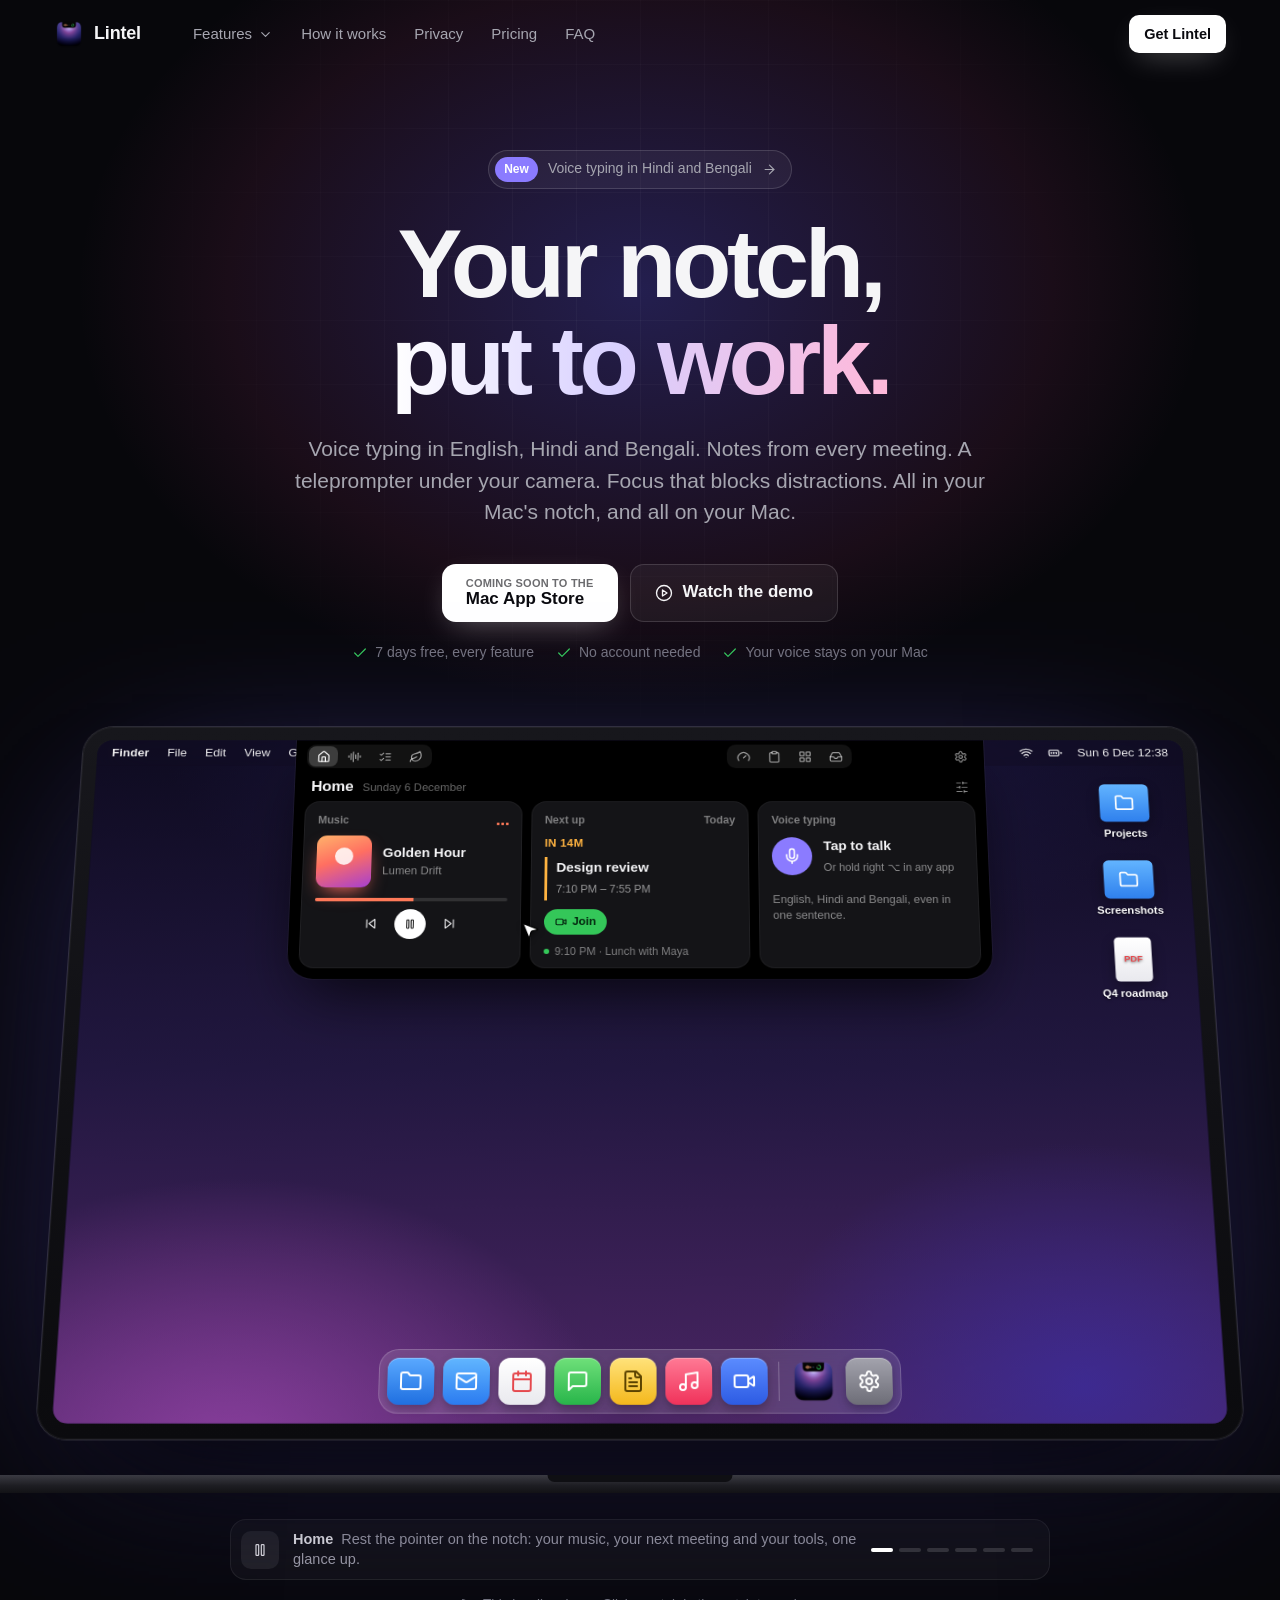
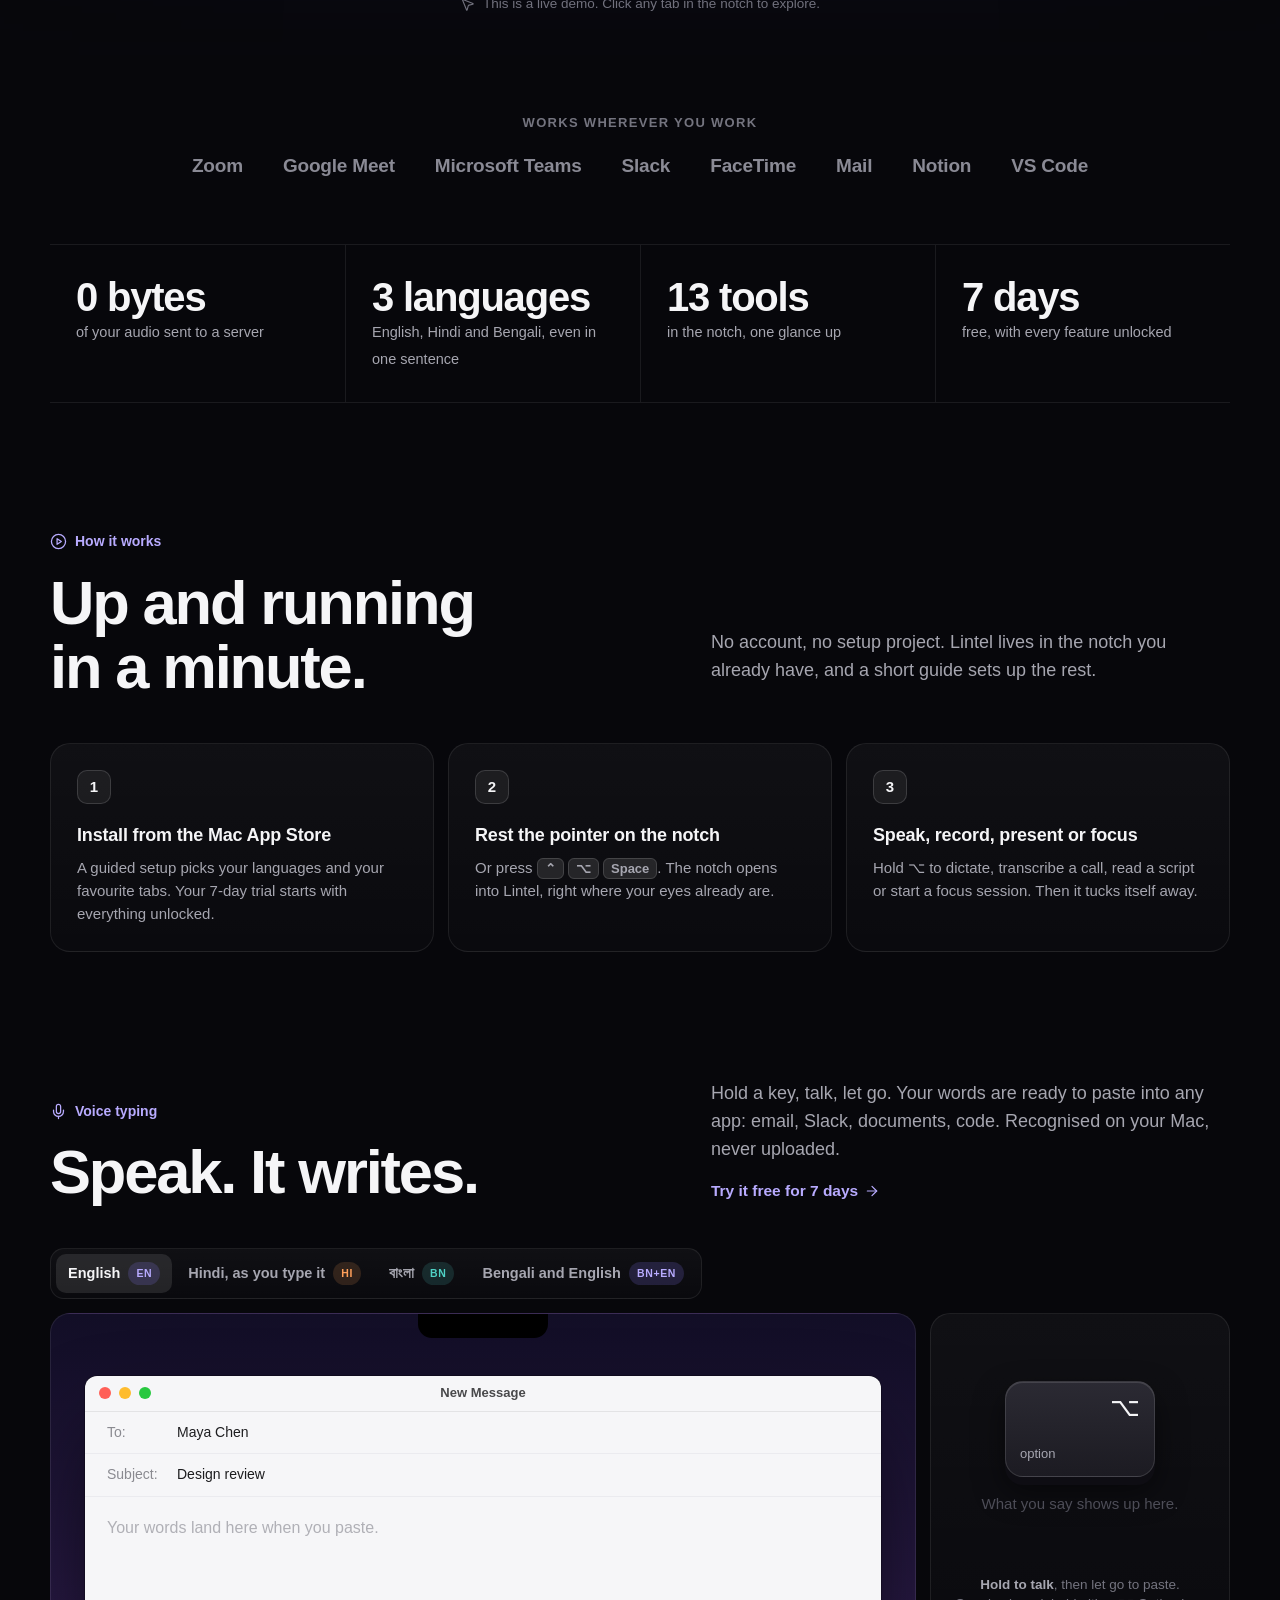
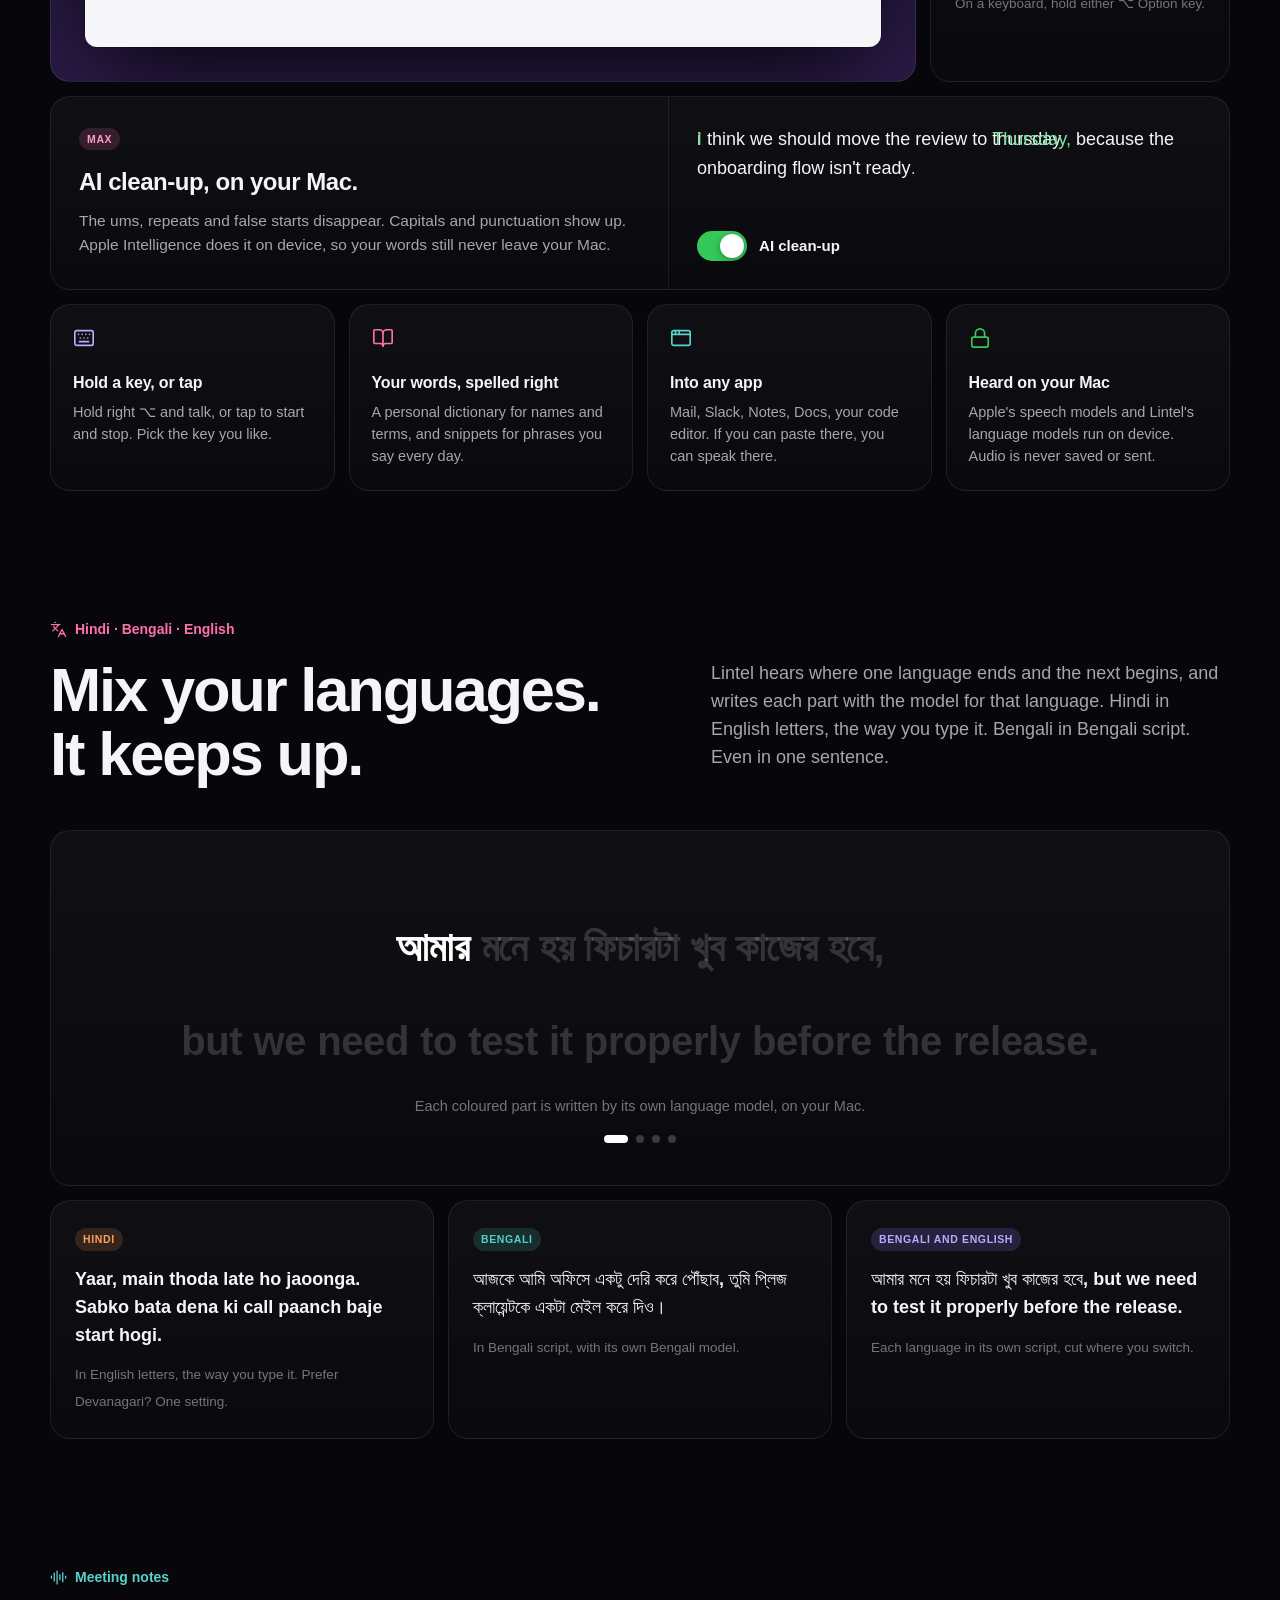
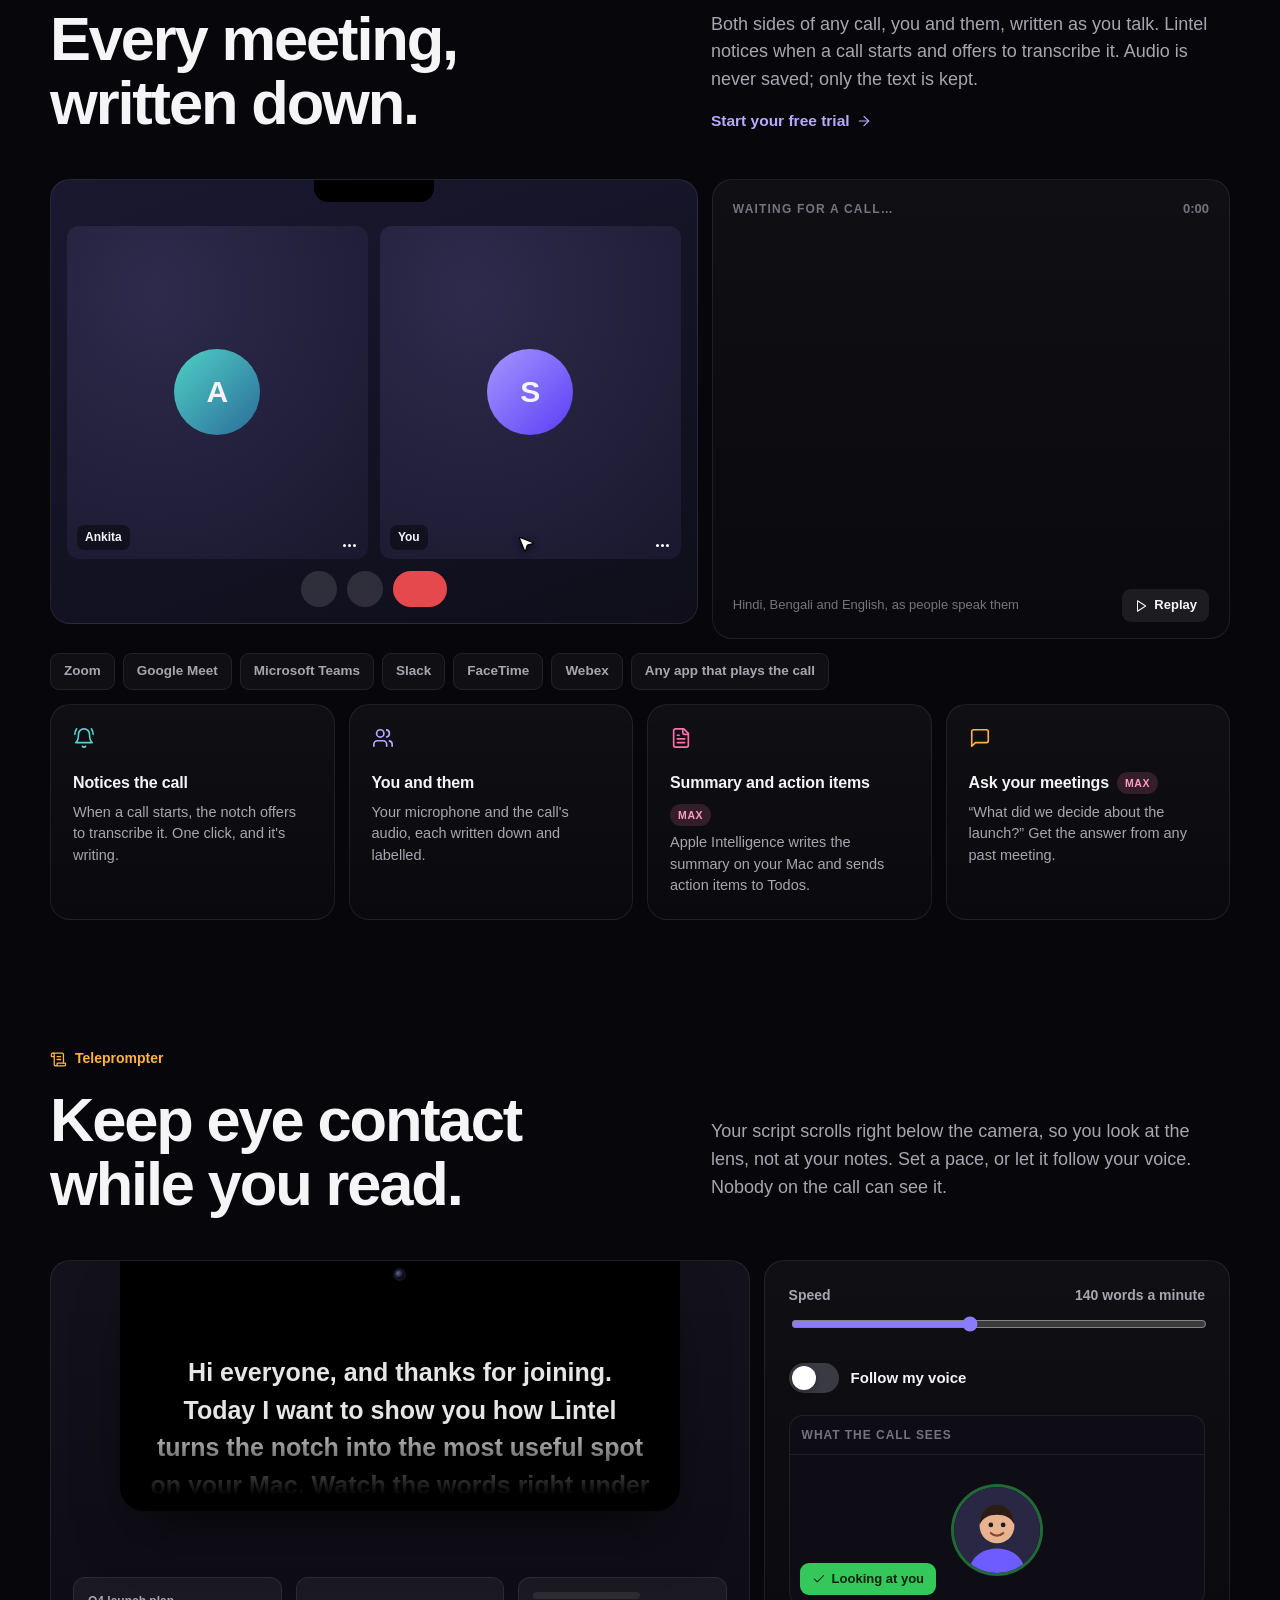
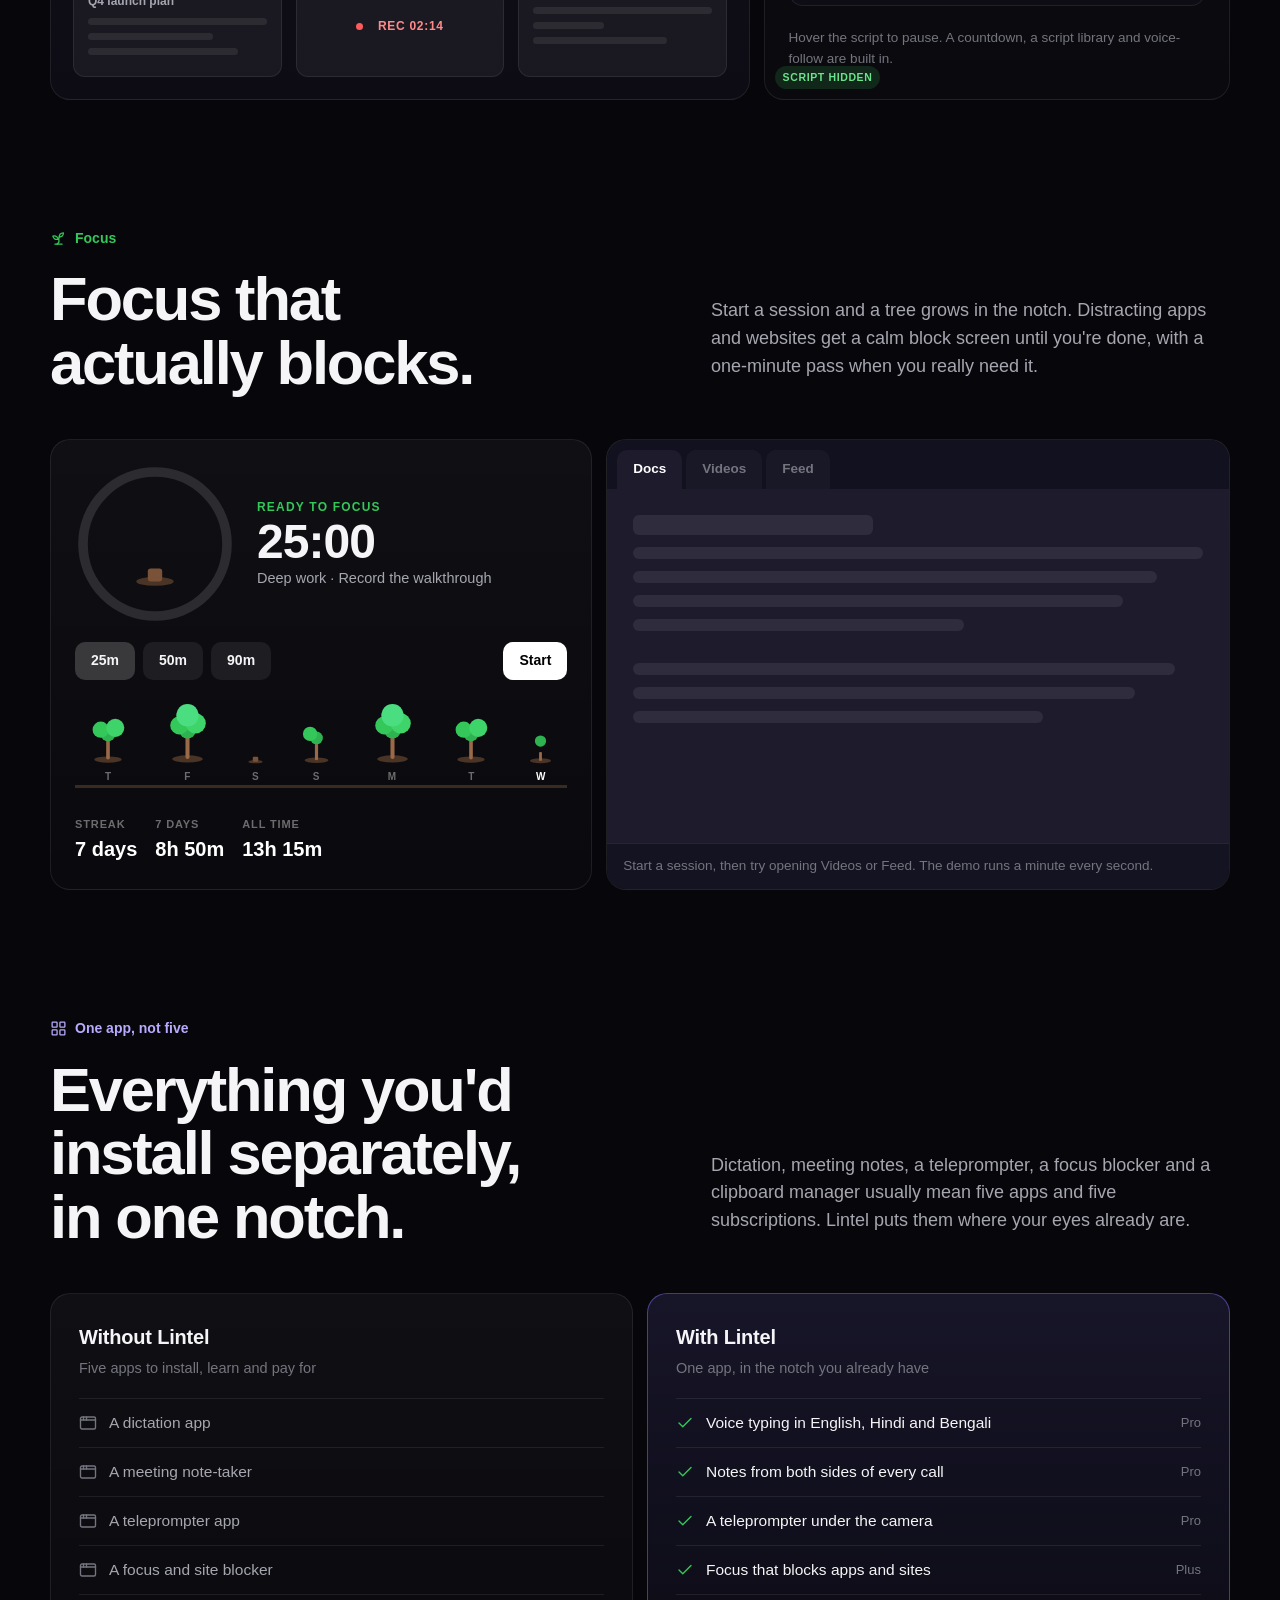
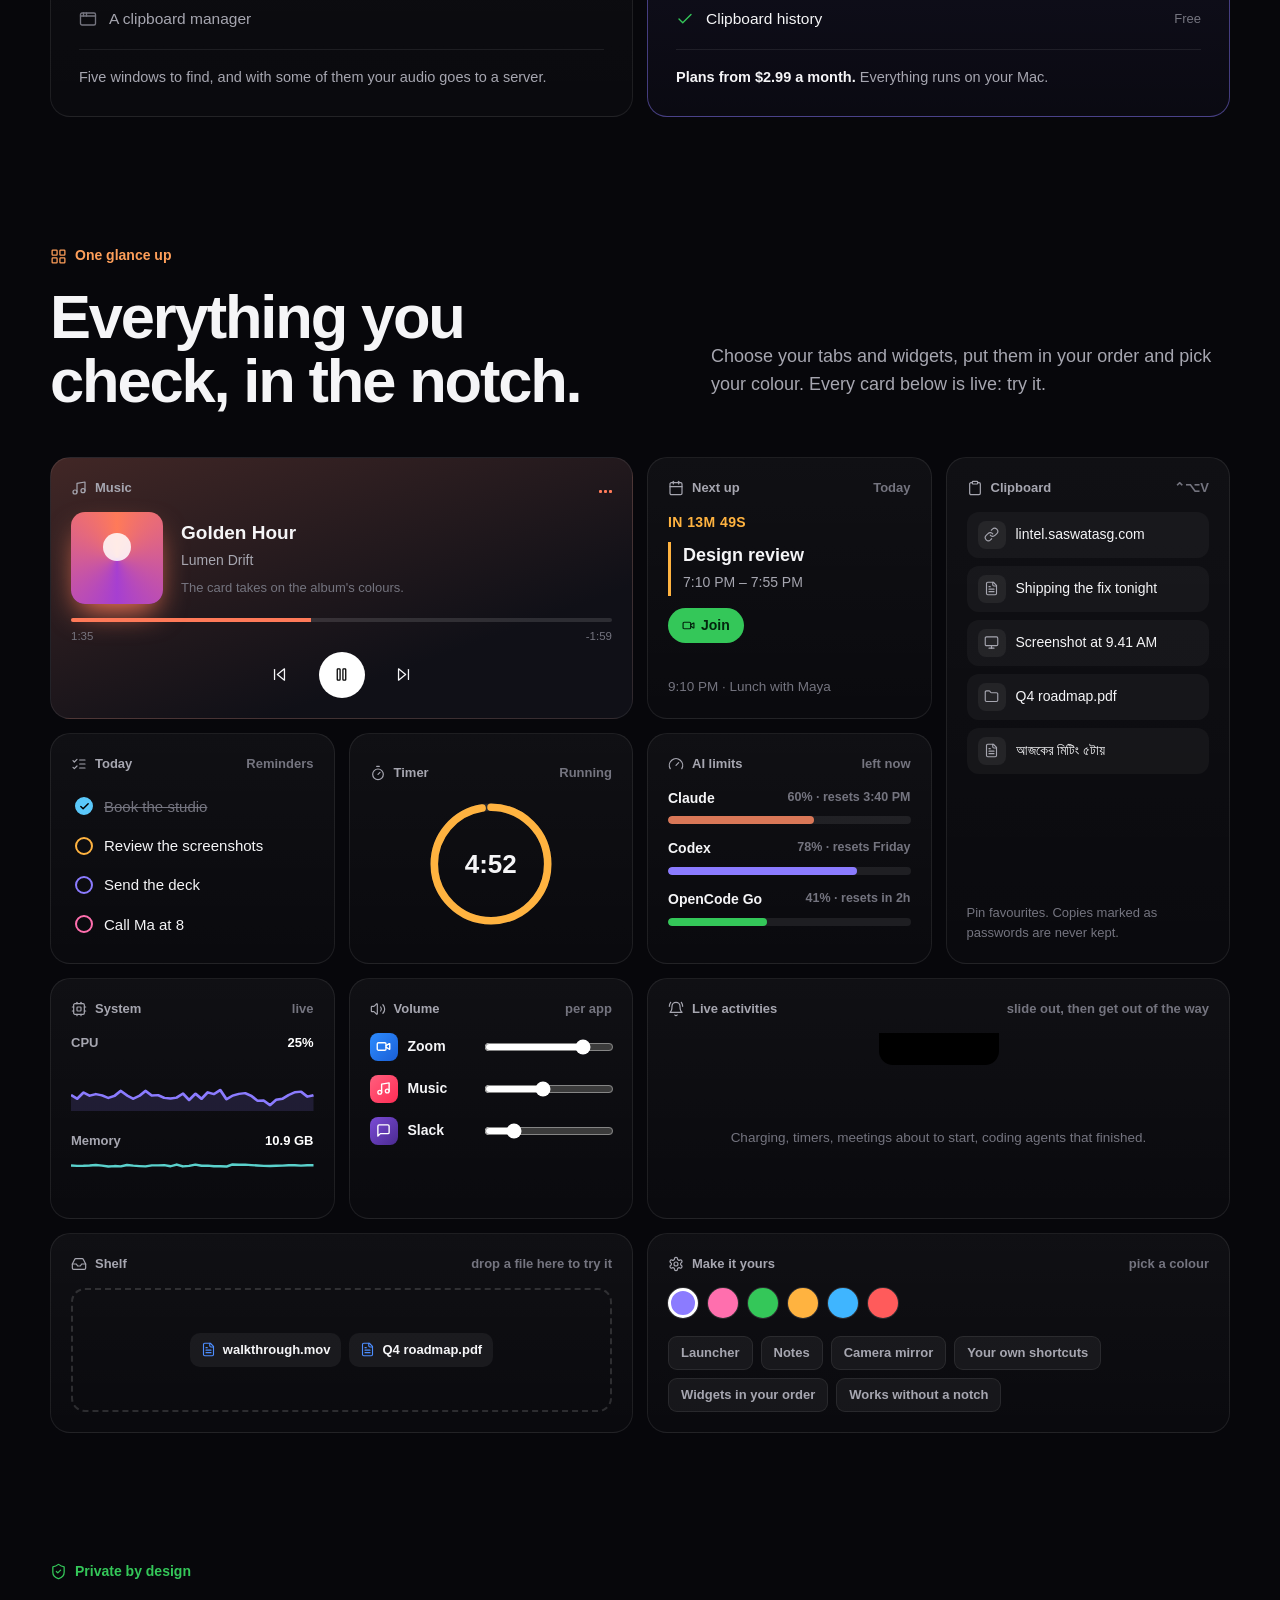
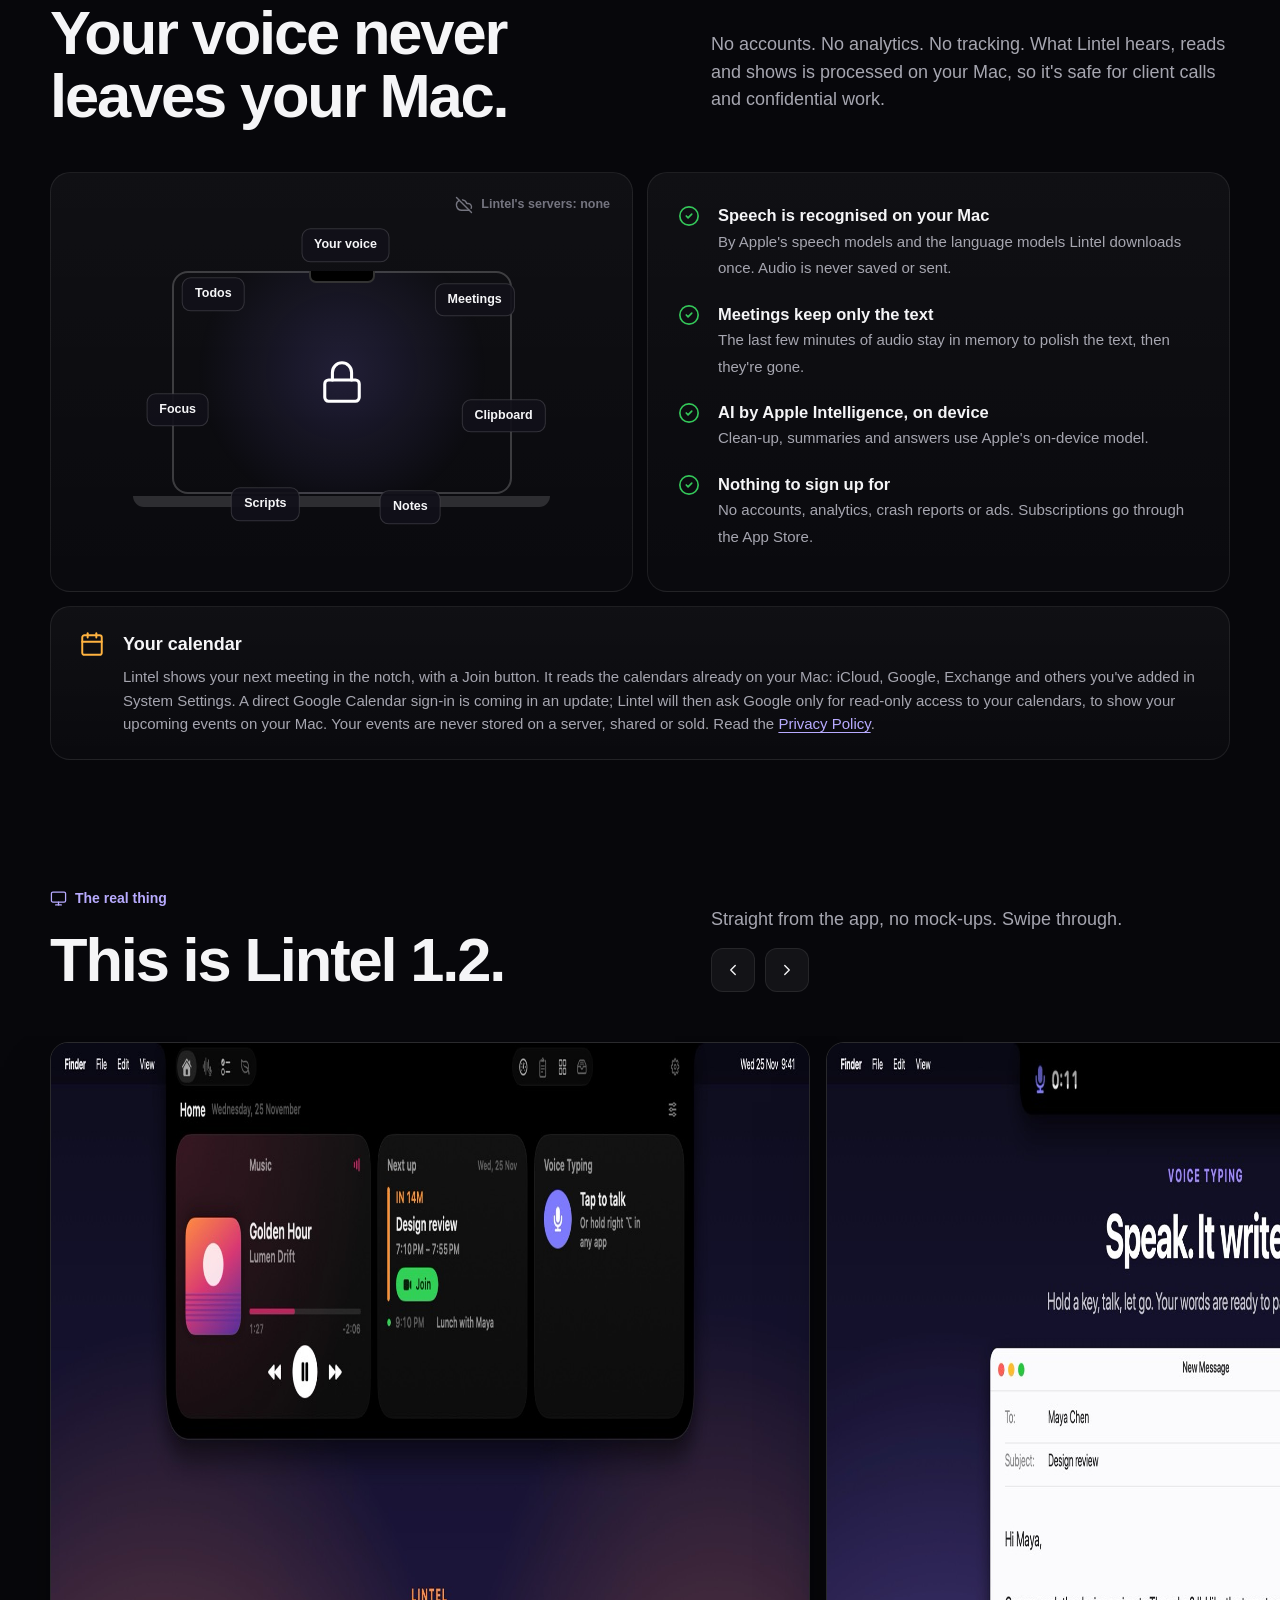
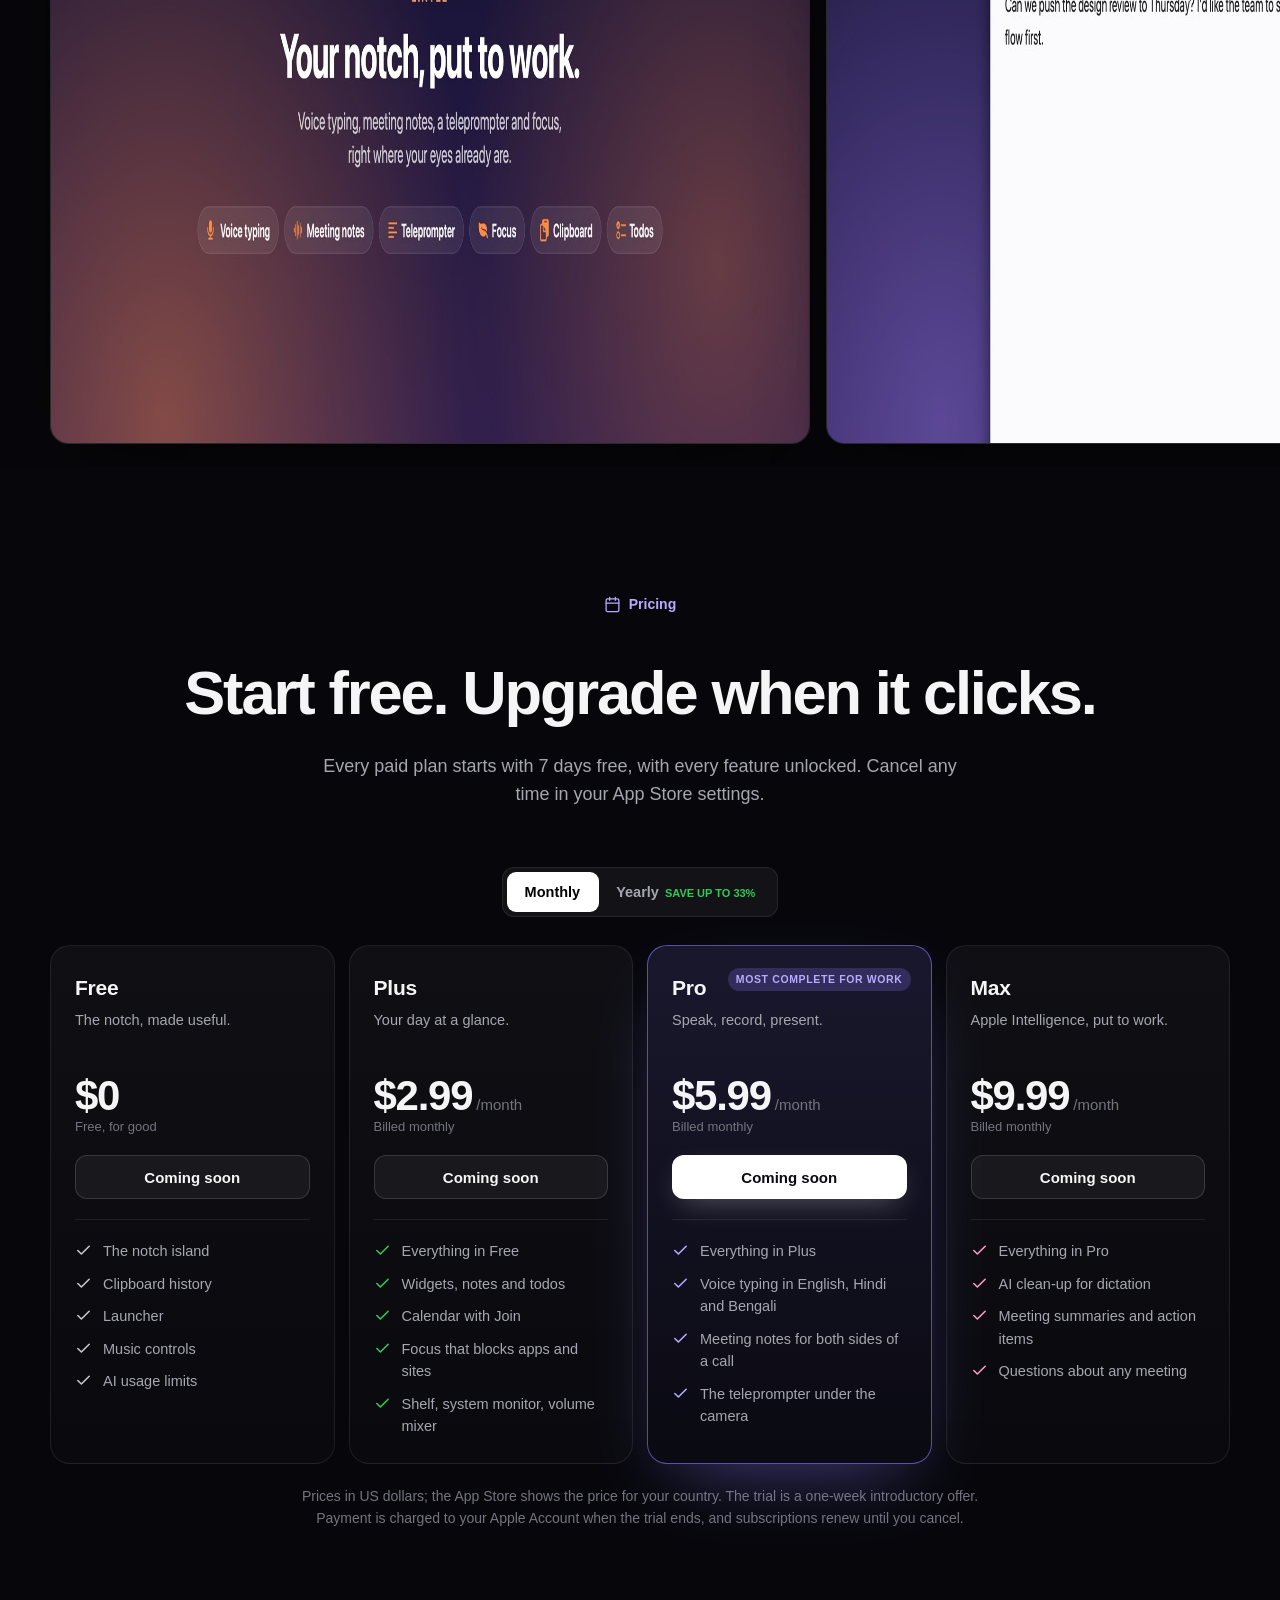
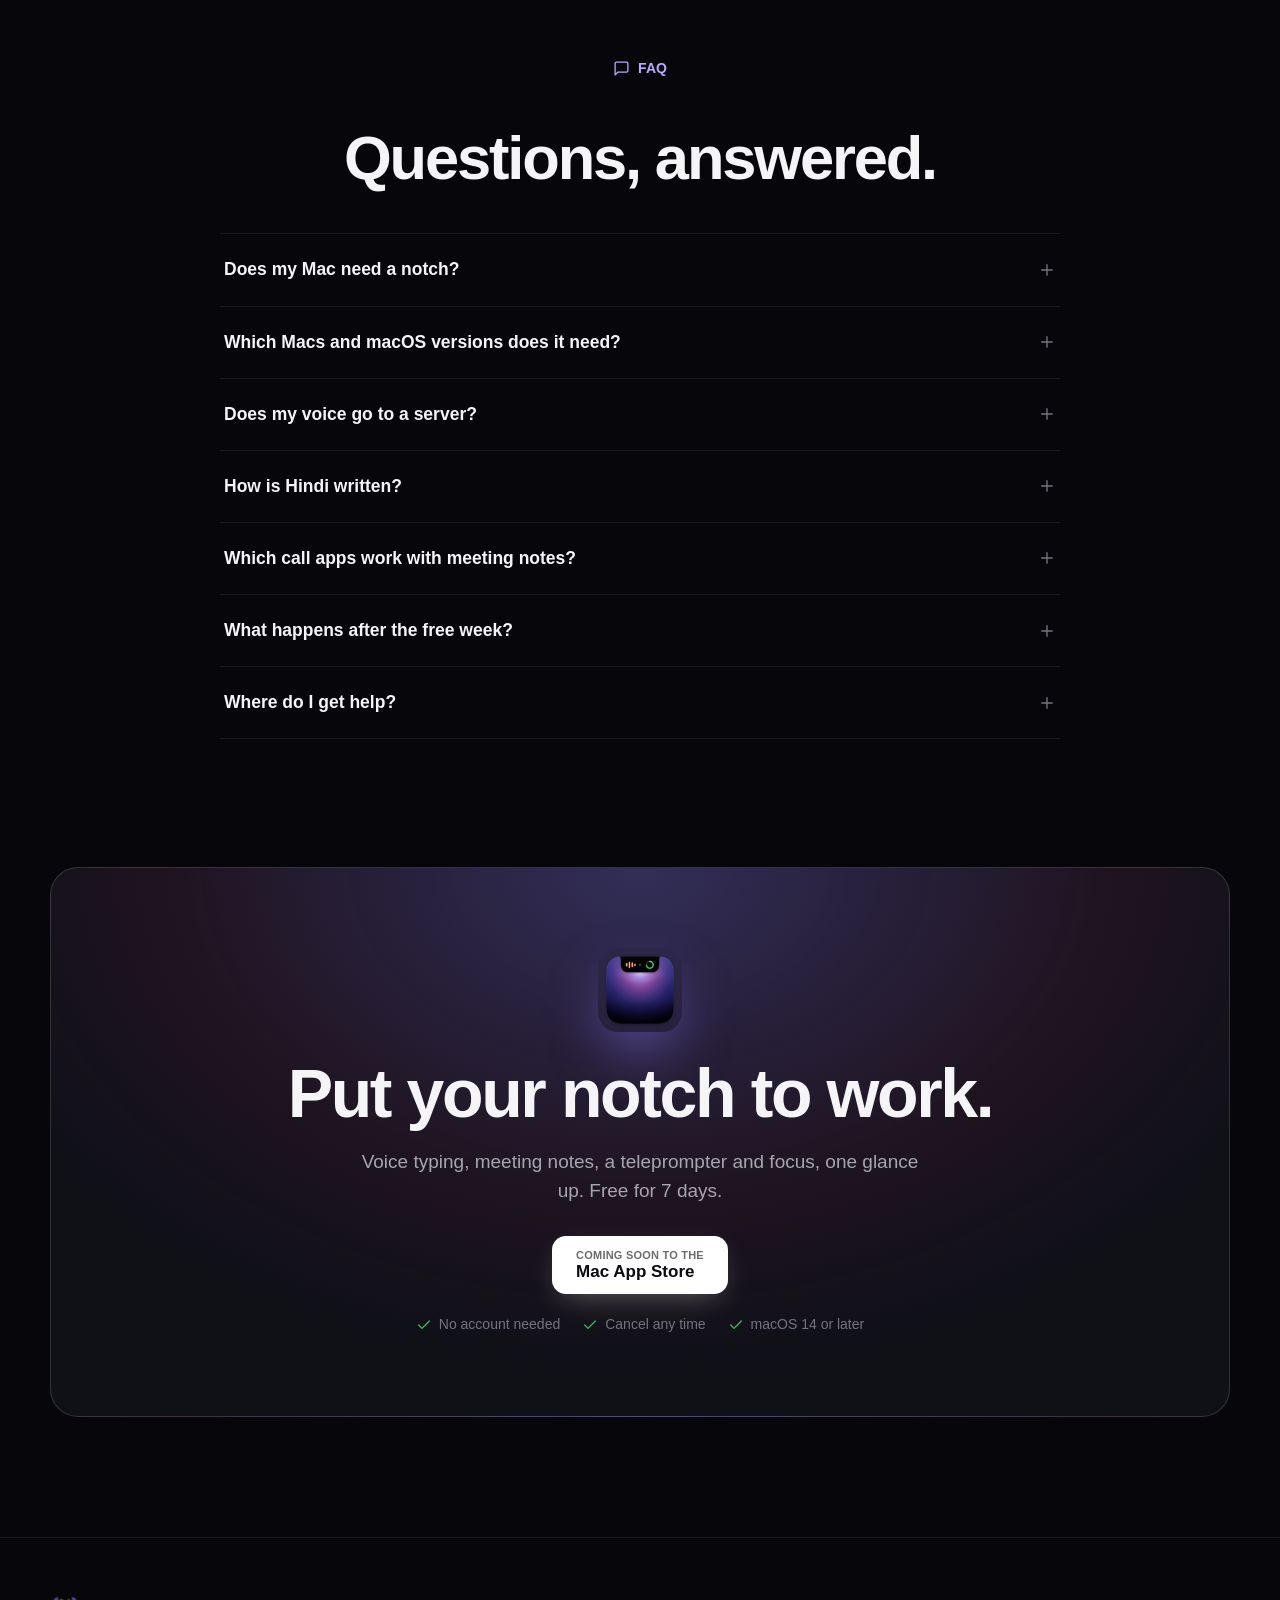
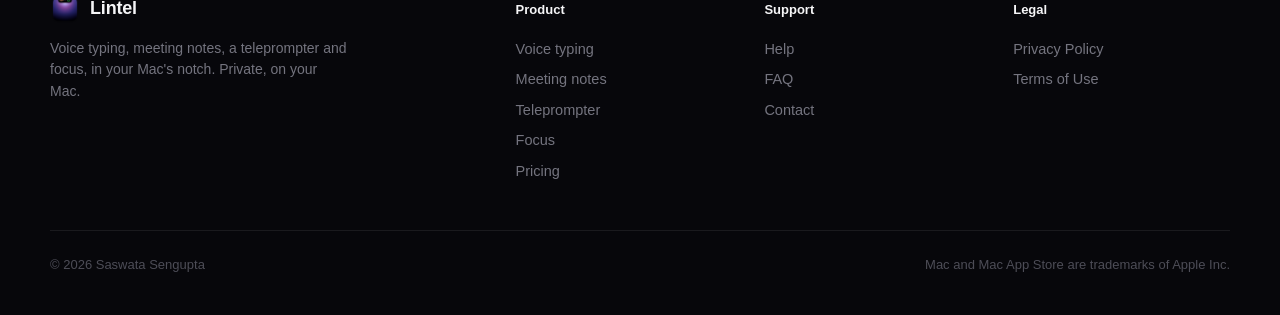
==== commit fdaf93fa: "Landing page redesign: enterprise nav, a real Mac with Lintel in its notch, and one call to action -" ====
--- a/index.html
+++ b/index.html
@@ -4,10 +4,10 @@
 <meta charset="utf-8">
 <meta name="viewport" content="width=device-width,initial-scale=1,viewport-fit=cover">
 <title>Lintel: voice typing, meeting notes, a teleprompter and focus in your Mac's notch</title>
-<meta name="description" content="Lintel turns your Mac's notch into voice typing in English, Hindi and Bengali, meeting notes for both sides of any call, a teleprompter under the camera and focus that blocks distractions. All on your Mac.">
-<meta name="theme-color" content="#06050b">
+<meta name="description" content="Lintel turns your Mac's notch into voice typing in English, Hindi and Bengali, notes from every meeting, a teleprompter under your camera and focus that blocks distractions. Private and on your Mac. 7-day free trial.">
+<meta name="theme-color" content="#07070b">
 <meta property="og:title" content="Lintel: your notch, put to work">
-<meta property="og:description" content="Voice typing in English, Hindi and Bengali. Every meeting written down. Your script under the camera. Focus that actually blocks. All on your Mac.">
+<meta property="og:description" content="Voice typing in English, Hindi and Bengali. Notes from every meeting. A teleprompter under your camera. Focus that blocks distractions. All on your Mac.">
 <meta property="og:image" content="https://lintel.saswatasg.com/shots/01-notch.jpg">
 <meta property="og:url" content="https://lintel.saswatasg.com/">
 <meta name="twitter:card" content="summary_large_image">
@@ -17,430 +17,656 @@
 <link rel="stylesheet" href="home.css">
 </head>
 <body>
-<div class="sky" aria-hidden="true"><i></i><i></i><i></i></div>
-<div class="grain" aria-hidden="true"></div>
-
-<svg width="0" height="0" style="position:absolute" aria-hidden="true">
-  <defs>
-    <symbol id="i-mic" viewBox="0 0 24 24" fill="none" stroke="currentColor" stroke-width="2" stroke-linecap="round" stroke-linejoin="round"><rect x="9" y="3" width="6" height="12" rx="3"/><path d="M5 11a7 7 0 0 0 14 0M12 18v3"/></symbol>
-    <symbol id="i-wave" viewBox="0 0 24 24" fill="none" stroke="currentColor" stroke-width="2" stroke-linecap="round"><path d="M3 12h1M7 8v8M11 4v16M15 8v8M19 10v4"/></symbol>
-    <symbol id="i-lines" viewBox="0 0 24 24" fill="none" stroke="currentColor" stroke-width="2" stroke-linecap="round"><path d="M4 6h16M6 10h12M4 14h16M7 18h10"/></symbol>
-    <symbol id="i-leaf" viewBox="0 0 24 24" fill="none" stroke="currentColor" stroke-width="2" stroke-linecap="round" stroke-linejoin="round"><path d="M5 20c0-9 5-15 15-15 0 10-6 15-13 15"/><path d="M5 20l9-9"/></symbol>
-    <symbol id="i-grid" viewBox="0 0 24 24" fill="none" stroke="currentColor" stroke-width="2"><rect x="4" y="4" width="7" height="7" rx="2"/><rect x="13" y="4" width="7" height="7" rx="2"/><rect x="4" y="13" width="7" height="7" rx="2"/><rect x="13" y="13" width="7" height="7" rx="2"/></symbol>
-    <symbol id="i-globe" viewBox="0 0 24 24" fill="none" stroke="currentColor" stroke-width="2"><circle cx="12" cy="12" r="9"/><path d="M3 12h18M12 3c3.5 3.5 3.5 14.5 0 18M12 3c-3.5 3.5-3.5 14.5 0 18"/></symbol>
-    <symbol id="i-lock" viewBox="0 0 24 24" fill="none" stroke="currentColor" stroke-width="2" stroke-linecap="round"><rect x="5" y="11" width="14" height="10" rx="2.5"/><path d="M8 11V8a4 4 0 0 1 8 0v3"/></symbol>
-    <symbol id="i-tag" viewBox="0 0 24 24" fill="none" stroke="currentColor" stroke-width="2" stroke-linejoin="round"><path d="M3 12V4h8l10 10-8 8z"/><circle cx="7.5" cy="8" r="1.2"/></symbol>
-    <symbol id="i-check" viewBox="0 0 24 24" fill="none" stroke="currentColor" stroke-width="2.4" stroke-linecap="round" stroke-linejoin="round"><path d="M5 12.5l4.5 4.5L19 7.5"/></symbol>
-    <symbol id="i-spark" viewBox="0 0 24 24" fill="none" stroke="currentColor" stroke-width="2" stroke-linejoin="round"><path d="M12 3l1.9 5.1L19 10l-5.1 1.9L12 17l-1.9-5.1L5 10l5.1-1.9z"/><path d="M19 16l.7 1.8 1.8.7-1.8.7L19 21l-.7-1.8-1.8-.7 1.8-.7z"/></symbol>
-    <symbol id="i-cal" viewBox="0 0 24 24" fill="none" stroke="currentColor" stroke-width="2" stroke-linecap="round"><rect x="4" y="5" width="16" height="16" rx="3"/><path d="M4 10h16M9 3v4M15 3v4"/></symbol>
-    <symbol id="i-cloudoff" viewBox="0 0 24 24" fill="none" stroke="currentColor" stroke-width="2" stroke-linecap="round"><path d="M7 18h10a4 4 0 0 0 .5-8 6 6 0 0 0-11.4 1.5A3.5 3.5 0 0 0 7 18z"/><path d="M4 4l16 16"/></symbol>
-    <symbol id="i-play" viewBox="0 0 24 24"><path d="M8 5v14l11-7z" fill="currentColor"/></symbol>
-    <symbol id="i-pause" viewBox="0 0 24 24"><path d="M7 5h3.5v14H7zM13.5 5H17v14h-3.5z" fill="currentColor"/></symbol>
-    <symbol id="i-prev" viewBox="0 0 24 24"><path d="M11.5 6L4 12l7.5 6zM20 6l-7.5 6 7.5 6z" fill="currentColor"/></symbol>
-    <symbol id="i-next" viewBox="0 0 24 24"><path d="M12.5 6L20 12l-7.5 6zM4 6l7.5 6L4 18z" fill="currentColor"/></symbol>
-    <symbol id="i-left" viewBox="0 0 24 24" fill="none" stroke="currentColor" stroke-width="2.2" stroke-linecap="round" stroke-linejoin="round"><path d="M15 5l-7 7 7 7"/></symbol>
-    <symbol id="i-right" viewBox="0 0 24 24" fill="none" stroke="currentColor" stroke-width="2.2" stroke-linecap="round" stroke-linejoin="round"><path d="M9 5l7 7-7 7"/></symbol>
-    <symbol id="i-keyboard" viewBox="0 0 24 24" fill="none" stroke="currentColor" stroke-width="2" stroke-linecap="round"><rect x="3" y="6" width="18" height="12" rx="2.5"/><path d="M7 10h.01M11 10h.01M15 10h.01M7 14h10"/></symbol>
-    <symbol id="i-book" viewBox="0 0 24 24" fill="none" stroke="currentColor" stroke-width="2" stroke-linejoin="round"><path d="M5 4h11a3 3 0 0 1 3 3v14H8a3 3 0 0 1-3-3z"/><path d="M5 18a3 3 0 0 1 3-3h11"/></symbol>
-    <symbol id="i-bell" viewBox="0 0 24 24" fill="none" stroke="currentColor" stroke-width="2" stroke-linejoin="round"><path d="M6 16v-5a6 6 0 0 1 12 0v5l1.5 2h-15z"/><path d="M10 21a2 2 0 0 0 4 0"/></symbol>
-    <symbol id="i-chat" viewBox="0 0 24 24" fill="none" stroke="currentColor" stroke-width="2" stroke-linejoin="round"><path d="M4 5h16v11H9l-5 4z"/></symbol>
-    <symbol id="i-users" viewBox="0 0 24 24" fill="none" stroke="currentColor" stroke-width="2" stroke-linecap="round"><circle cx="9" cy="8" r="3.5"/><path d="M3 20a6 6 0 0 1 12 0"/><circle cx="17" cy="9" r="2.5"/><path d="M16 14.3a5 5 0 0 1 5 4.7"/></symbol>
-    <symbol id="i-eyeoff" viewBox="0 0 24 24" fill="none" stroke="currentColor" stroke-width="2" stroke-linecap="round"><path d="M3 3l18 18"/><path d="M10.6 6.1A9.8 9.8 0 0 1 12 6c5 0 8.5 4 9.5 6a13 13 0 0 1-3 3.6M6.6 7.6A13 13 0 0 0 2.5 12c1 2 4.5 6 9.5 6a9.6 9.6 0 0 0 4.2-1"/></symbol>
-    <symbol id="i-doc" viewBox="0 0 24 24" fill="none" stroke="currentColor" stroke-width="2" stroke-linejoin="round"><path d="M7 3h7l5 5v13H7z"/><path d="M14 3v5h5"/></symbol>
-    <symbol id="i-battery" viewBox="0 0 24 24" fill="none" stroke="currentColor" stroke-width="2"><rect x="3" y="8" width="16" height="8" rx="2"/><path d="M21 11v2" stroke-linecap="round"/><rect x="5" y="10" width="10" height="4" rx="1" fill="currentColor" stroke="none"/></symbol>
-    <symbol id="i-timer" viewBox="0 0 24 24" fill="none" stroke="currentColor" stroke-width="2" stroke-linecap="round"><circle cx="12" cy="13" r="8"/><path d="M12 9v4l2.5 2M10 3h4"/></symbol>
-    <symbol id="i-video" viewBox="0 0 24 24" fill="none" stroke="currentColor" stroke-width="2" stroke-linejoin="round"><rect x="3" y="6" width="13" height="12" rx="3"/><path d="M16 10l5-3v10l-5-3"/></symbol>
-    <symbol id="i-bot" viewBox="0 0 24 24" fill="none" stroke="currentColor" stroke-width="2" stroke-linecap="round"><rect x="4" y="8" width="16" height="11" rx="3"/><path d="M12 4v4M9 13h.01M15 13h.01"/></symbol>
-  </defs>
-</svg>
-
-<!-- The top of this page is a Mac menu bar, and its notch is Lintel. -->
-<header class="menubar">
-  <nav class="mb-left" aria-label="Main">
-    <a class="mb-brand" href="#top" aria-label="Lintel"><img src="icon.png" alt=""><span class="mb-name">Lintel</span></a>
-    <span class="mb-links"><a href="#voice">Voice typing</a><a href="#meetings">Meetings</a><a href="#prompter">Teleprompter</a><a href="#focus">Focus</a><a href="#plans">Plans</a></span>
-  </nav>
-  <div class="mb-right"><a class="mb-cta" href="#plans">Get Lintel</a><span class="mb-clock" id="clock"></span></div>
+<!-- Icons: Lucide (lucide.dev), ISC License, Copyright (c) Lucide Contributors -->
+<svg width="0" height="0" style="position:absolute" aria-hidden="true"><defs>
+<symbol id="i-house" viewBox="0 0 24 24"><path d="M15 21v-8a1 1 0 0 0-1-1h-4a1 1 0 0 0-1 1v8"/><path d="M3 10a2 2 0 0 1 .709-1.528l7-5.999a2 2 0 0 1 2.582 0l7 5.999A2 2 0 0 1 21 10v9a2 2 0 0 1-2 2H5a2 2 0 0 1-2-2z"/></symbol>
+<symbol id="i-audio-lines" viewBox="0 0 24 24"><path d="M2 10v3"/><path d="M6 6v11"/><path d="M10 3v18"/><path d="M14 8v7"/><path d="M18 5v13"/><path d="M22 10v3"/></symbol>
+<symbol id="i-list-checks" viewBox="0 0 24 24"><path d="m3 17 2 2 4-4"/><path d="m3 7 2 2 4-4"/><path d="M13 6h8"/><path d="M13 12h8"/><path d="M13 18h8"/></symbol>
+<symbol id="i-leaf" viewBox="0 0 24 24"><path d="M11 20A7 7 0 0 1 9.8 6.1C15.5 5 17 4.48 19 2c1 2 2 4.18 2 8 0 5.5-4.78 10-10 10Z"/><path d="M2 21c0-3 1.85-5.36 5.08-6C9.5 14.52 12 13 13 12"/></symbol>
+<symbol id="i-gauge" viewBox="0 0 24 24"><path d="m12 14 4-4"/><path d="M3.34 19a10 10 0 1 1 17.32 0"/></symbol>
+<symbol id="i-clipboard" viewBox="0 0 24 24"><rect width="8" height="4" x="8" y="2" rx="1" ry="1"/><path d="M16 4h2a2 2 0 0 1 2 2v14a2 2 0 0 1-2 2H6a2 2 0 0 1-2-2V6a2 2 0 0 1 2-2h2"/></symbol>
+<symbol id="i-layout-grid" viewBox="0 0 24 24"><rect width="7" height="7" x="3" y="3" rx="1"/><rect width="7" height="7" x="14" y="3" rx="1"/><rect width="7" height="7" x="14" y="14" rx="1"/><rect width="7" height="7" x="3" y="14" rx="1"/></symbol>
+<symbol id="i-inbox" viewBox="0 0 24 24"><polyline points="22 12 16 12 14 15 10 15 8 12 2 12"/><path d="M5.45 5.11 2 12v6a2 2 0 0 0 2 2h16a2 2 0 0 0 2-2v-6l-3.45-6.89A2 2 0 0 0 16.76 4H7.24a2 2 0 0 0-1.79 1.11z"/></symbol>
+<symbol id="i-settings" viewBox="0 0 24 24"><path d="M12.22 2h-.44a2 2 0 0 0-2 2v.18a2 2 0 0 1-1 1.73l-.43.25a2 2 0 0 1-2 0l-.15-.08a2 2 0 0 0-2.73.73l-.22.38a2 2 0 0 0 .73 2.73l.15.1a2 2 0 0 1 1 1.72v.51a2 2 0 0 1-1 1.74l-.15.09a2 2 0 0 0-.73 2.73l.22.38a2 2 0 0 0 2.73.73l.15-.08a2 2 0 0 1 2 0l.43.25a2 2 0 0 1 1 1.73V20a2 2 0 0 0 2 2h.44a2 2 0 0 0 2-2v-.18a2 2 0 0 1 1-1.73l.43-.25a2 2 0 0 1 2 0l.15.08a2 2 0 0 0 2.73-.73l.22-.39a2 2 0 0 0-.73-2.73l-.15-.08a2 2 0 0 1-1-1.74v-.5a2 2 0 0 1 1-1.74l.15-.09a2 2 0 0 0 .73-2.73l-.22-.38a2 2 0 0 0-2.73-.73l-.15.08a2 2 0 0 1-2 0l-.43-.25a2 2 0 0 1-1-1.73V4a2 2 0 0 0-2-2z"/><circle cx="12" cy="12" r="3"/></symbol>
+<symbol id="i-sliders" viewBox="0 0 24 24"><line x1="21" x2="14" y1="4" y2="4"/><line x1="10" x2="3" y1="4" y2="4"/><line x1="21" x2="12" y1="12" y2="12"/><line x1="8" x2="3" y1="12" y2="12"/><line x1="21" x2="16" y1="20" y2="20"/><line x1="12" x2="3" y1="20" y2="20"/><line x1="14" x2="14" y1="2" y2="6"/><line x1="8" x2="8" y1="10" y2="14"/><line x1="16" x2="16" y1="18" y2="22"/></symbol>
+<symbol id="i-mic" viewBox="0 0 24 24"><path d="M12 2a3 3 0 0 0-3 3v7a3 3 0 0 0 6 0V5a3 3 0 0 0-3-3Z"/><path d="M19 10v2a7 7 0 0 1-14 0v-2"/><line x1="12" x2="12" y1="19" y2="22"/></symbol>
+<symbol id="i-languages" viewBox="0 0 24 24"><path d="m5 8 6 6"/><path d="m4 14 6-6 2-3"/><path d="M2 5h12"/><path d="M7 2h1"/><path d="m22 22-5-10-5 10"/><path d="M14 18h6"/></symbol>
+<symbol id="i-scroll-text" viewBox="0 0 24 24"><path d="M15 12h-5"/><path d="M15 8h-5"/><path d="M19 17V5a2 2 0 0 0-2-2H4"/><path d="M8 21h12a2 2 0 0 0 2-2v-1a1 1 0 0 0-1-1H11a1 1 0 0 0-1 1v1a2 2 0 1 1-4 0V5a2 2 0 1 0-4 0v2a1 1 0 0 0 1 1h3"/></symbol>
+<symbol id="i-sprout" viewBox="0 0 24 24"><path d="M7 20h10"/><path d="M10 20c5.5-2.5.8-6.4 3-10"/><path d="M9.5 9.4c1.1.8 1.8 2.2 2.3 3.7-2 .4-3.5.4-4.8-.3-1.2-.6-2.3-1.9-3-4.2 2.8-.5 4.4 0 5.5.8z"/><path d="M14.1 6a7 7 0 0 0-1.1 4c1.9-.1 3.3-.6 4.3-1.4 1-1 1.6-2.3 1.7-4.6-2.7.1-4 1-4.9 2z"/></symbol>
+<symbol id="i-lock" viewBox="0 0 24 24"><rect width="18" height="11" x="3" y="11" rx="2" ry="2"/><path d="M7 11V7a5 5 0 0 1 10 0v4"/></symbol>
+<symbol id="i-shield-check" viewBox="0 0 24 24"><path d="M20 13c0 5-3.5 7.5-7.66 8.95a1 1 0 0 1-.67-.01C7.5 20.5 4 18 4 13V6a1 1 0 0 1 1-1c2 0 4.5-1.2 6.24-2.72a1.17 1.17 0 0 1 1.52 0C14.51 3.81 17 5 19 5a1 1 0 0 1 1 1z"/><path d="m9 12 2 2 4-4"/></symbol>
+<symbol id="i-calendar" viewBox="0 0 24 24"><path d="M8 2v4"/><path d="M16 2v4"/><rect width="18" height="18" x="3" y="4" rx="2"/><path d="M3 10h18"/></symbol>
+<symbol id="i-music" viewBox="0 0 24 24"><path d="M9 18V5l12-2v13"/><circle cx="6" cy="18" r="3"/><circle cx="18" cy="16" r="3"/></symbol>
+<symbol id="i-cpu" viewBox="0 0 24 24"><rect width="16" height="16" x="4" y="4" rx="2"/><rect width="6" height="6" x="9" y="9" rx="1"/><path d="M15 2v2"/><path d="M15 20v2"/><path d="M2 15h2"/><path d="M2 9h2"/><path d="M20 15h2"/><path d="M20 9h2"/><path d="M9 2v2"/><path d="M9 20v2"/></symbol>
+<symbol id="i-volume" viewBox="0 0 24 24"><path d="M11 4.702a.705.705 0 0 0-1.203-.498L6.413 7.587A1.4 1.4 0 0 1 5.416 8H3a1 1 0 0 0-1 1v6a1 1 0 0 0 1 1h2.416a1.4 1.4 0 0 1 .997.413l3.383 3.384A.705.705 0 0 0 11 19.298z"/><path d="M16 9a5 5 0 0 1 0 6"/><path d="M19.364 18.364a9 9 0 0 0 0-12.728"/></symbol>
+<symbol id="i-folder" viewBox="0 0 24 24"><path d="M20 20a2 2 0 0 0 2-2V8a2 2 0 0 0-2-2h-7.9a2 2 0 0 1-1.69-.9L9.6 3.9A2 2 0 0 0 7.93 3H4a2 2 0 0 0-2 2v13a2 2 0 0 0 2 2Z"/></symbol>
+<symbol id="i-keyboard" viewBox="0 0 24 24"><path d="M10 8h.01"/><path d="M12 12h.01"/><path d="M14 8h.01"/><path d="M16 12h.01"/><path d="M18 8h.01"/><path d="M6 8h.01"/><path d="M7 16h10"/><path d="M8 12h.01"/><rect width="20" height="16" x="2" y="4" rx="2"/></symbol>
+<symbol id="i-book-open" viewBox="0 0 24 24"><path d="M12 7v14"/><path d="M3 18a1 1 0 0 1-1-1V4a1 1 0 0 1 1-1h5a4 4 0 0 1 4 4 4 4 0 0 1 4-4h5a1 1 0 0 1 1 1v13a1 1 0 0 1-1 1h-6a3 3 0 0 0-3 3 3 3 0 0 0-3-3z"/></symbol>
+<symbol id="i-app-window" viewBox="0 0 24 24"><rect x="2" y="4" width="20" height="16" rx="2"/><path d="M10 4v4"/><path d="M2 8h20"/><path d="M6 4v4"/></symbol>
+<symbol id="i-bell-ring" viewBox="0 0 24 24"><path d="M6 8a6 6 0 0 1 12 0c0 7 3 9 3 9H3s3-2 3-9"/><path d="M10.3 21a1.94 1.94 0 0 0 3.4 0"/><path d="M4 2C2.8 3.7 2 5.7 2 8"/><path d="M22 8c0-2.3-.8-4.3-2-6"/></symbol>
+<symbol id="i-users" viewBox="0 0 24 24"><path d="M16 21v-2a4 4 0 0 0-4-4H6a4 4 0 0 0-4 4v2"/><circle cx="9" cy="7" r="4"/><path d="M22 21v-2a4 4 0 0 0-3-3.87"/><path d="M16 3.13a4 4 0 0 1 0 7.75"/></symbol>
+<symbol id="i-file-text" viewBox="0 0 24 24"><path d="M15 2H6a2 2 0 0 0-2 2v16a2 2 0 0 0 2 2h12a2 2 0 0 0 2-2V7Z"/><path d="M14 2v4a2 2 0 0 0 2 2h4"/><path d="M10 9H8"/><path d="M16 13H8"/><path d="M16 17H8"/></symbol>
+<symbol id="i-message" viewBox="0 0 24 24"><path d="M21 15a2 2 0 0 1-2 2H7l-4 4V5a2 2 0 0 1 2-2h14a2 2 0 0 1 2 2z"/></symbol>
+<symbol id="i-eye-off" viewBox="0 0 24 24"><path d="M10.733 5.076a10.744 10.744 0 0 1 11.205 6.575 1 1 0 0 1 0 .696 10.747 10.747 0 0 1-1.444 2.49"/><path d="M14.084 14.158a3 3 0 0 1-4.242-4.242"/><path d="M17.479 17.499a10.75 10.75 0 0 1-15.417-5.151 1 1 0 0 1 0-.696 10.75 10.75 0 0 1 4.446-5.143"/><path d="m2 2 20 20"/></symbol>
+<symbol id="i-video" viewBox="0 0 24 24"><path d="m16 13 5.223 3.482a.5.5 0 0 0 .777-.416V7.87a.5.5 0 0 0-.752-.432L16 10.5"/><rect x="2" y="6" width="14" height="12" rx="2"/></symbol>
+<symbol id="i-battery-charging" viewBox="0 0 24 24"><path d="M15 7h1a2 2 0 0 1 2 2v6a2 2 0 0 1-2 2h-2"/><path d="M6 7H4a2 2 0 0 0-2 2v6a2 2 0 0 0 2 2h1"/><path d="m11 7-3 5h4l-3 5"/><line x1="22" x2="22" y1="11" y2="13"/></symbol>
+<symbol id="i-cloud-off" viewBox="0 0 24 24"><path d="m2 2 20 20"/><path d="M5.782 5.782A7 7 0 0 0 9 19h8.5a4.5 4.5 0 0 0 1.307-.193"/><path d="M21.532 16.5A4.5 4.5 0 0 0 17.5 10h-1.79A7.008 7.008 0 0 0 10 5.07"/></symbol>
+<symbol id="i-check" viewBox="0 0 24 24"><path d="M20 6 9 17l-5-5"/></symbol>
+<symbol id="i-x" viewBox="0 0 24 24"><path d="M18 6 6 18"/><path d="m6 6 12 12"/></symbol>
+<symbol id="i-menu" viewBox="0 0 24 24"><line x1="4" x2="20" y1="12" y2="12"/><line x1="4" x2="20" y1="6" y2="6"/><line x1="4" x2="20" y1="18" y2="18"/></symbol>
+<symbol id="i-chevron-down" viewBox="0 0 24 24"><path d="m6 9 6 6 6-6"/></symbol>
+<symbol id="i-chevron-left" viewBox="0 0 24 24"><path d="m15 18-6-6 6-6"/></symbol>
+<symbol id="i-chevron-right" viewBox="0 0 24 24"><path d="m9 18 6-6-6-6"/></symbol>
+<symbol id="i-arrow-right" viewBox="0 0 24 24"><path d="M5 12h14"/><path d="m12 5 7 7-7 7"/></symbol>
+<symbol id="i-play" viewBox="0 0 24 24"><polygon points="6 3 20 12 6 21 6 3"/></symbol>
+<symbol id="i-pause" viewBox="0 0 24 24"><rect x="14" y="4" width="4" height="16" rx="1"/><rect x="6" y="4" width="4" height="16" rx="1"/></symbol>
+<symbol id="i-skip-back" viewBox="0 0 24 24"><polygon points="19 20 9 12 19 4 19 20"/><line x1="5" x2="5" y1="19" y2="5"/></symbol>
+<symbol id="i-skip-forward" viewBox="0 0 24 24"><polygon points="5 4 15 12 5 20 5 4"/><line x1="19" x2="19" y1="5" y2="19"/></symbol>
+<symbol id="i-circle-check" viewBox="0 0 24 24"><circle cx="12" cy="12" r="10"/><path d="m9 12 2 2 4-4"/></symbol>
+<symbol id="i-mail" viewBox="0 0 24 24"><rect width="20" height="16" x="2" y="4" rx="2"/><path d="m22 7-8.97 5.7a1.94 1.94 0 0 1-2.06 0L2 7"/></symbol>
+<symbol id="i-search" viewBox="0 0 24 24"><circle cx="11" cy="11" r="8"/><path d="m21 21-4.3-4.3"/></symbol>
+<symbol id="i-wifi" viewBox="0 0 24 24"><path d="M12 20h.01"/><path d="M2 8.82a15 15 0 0 1 20 0"/><path d="M5 12.859a10 10 0 0 1 14 0"/><path d="M8.5 16.429a5 5 0 0 1 7 0"/></symbol>
+<symbol id="i-battery-full" viewBox="0 0 24 24"><rect width="16" height="10" x="2" y="7" rx="2" ry="2"/><line x1="22" x2="22" y1="11" y2="13"/><line x1="6" x2="6" y1="11" y2="13"/><line x1="10" x2="10" y1="11" y2="13"/><line x1="14" x2="14" y1="11" y2="13"/></symbol>
+<symbol id="i-timer" viewBox="0 0 24 24"><line x1="10" x2="14" y1="2" y2="2"/><line x1="12" x2="15" y1="14" y2="11"/><circle cx="12" cy="14" r="8"/></symbol>
+<symbol id="i-pin" viewBox="0 0 24 24"><path d="M12 17v5"/><path d="M9 10.76a2 2 0 0 1-1.11 1.79l-1.78.9A2 2 0 0 0 5 15.24V16a1 1 0 0 0 1 1h12a1 1 0 0 0 1-1v-.76a2 2 0 0 0-1.11-1.79l-1.78-.9A2 2 0 0 1 15 10.76V7a1 1 0 0 1 1-1 2 2 0 0 0 0-4H8a2 2 0 0 0 0 4 1 1 0 0 1 1 1z"/></symbol>
+<symbol id="i-link" viewBox="0 0 24 24"><path d="M10 13a5 5 0 0 0 7.54.54l3-3a5 5 0 0 0-7.07-7.07l-1.72 1.71"/><path d="M14 11a5 5 0 0 0-7.54-.54l-3 3a5 5 0 0 0 7.07 7.07l1.71-1.71"/></symbol>
+<symbol id="i-plus" viewBox="0 0 24 24"><path d="M5 12h14"/><path d="M12 5v14"/></symbol>
+<symbol id="i-monitor" viewBox="0 0 24 24"><rect width="20" height="14" x="2" y="3" rx="2"/><line x1="8" x2="16" y1="21" y2="21"/><line x1="12" x2="12" y1="17" y2="21"/></symbol>
+<symbol id="i-square-pen" viewBox="0 0 24 24"><path d="M12 3H5a2 2 0 0 0-2 2v14a2 2 0 0 0 2 2h14a2 2 0 0 0 2-2v-7"/><path d="M18.375 2.625a1 1 0 0 1 3 3l-9.013 9.014a2 2 0 0 1-.853.505l-2.873.84a.5.5 0 0 1-.62-.62l.84-2.873a2 2 0 0 1 .506-.852z"/></symbol>
+<symbol id="i-circle-play" viewBox="0 0 24 24"><circle cx="12" cy="12" r="10"/><polygon points="10 8 16 12 10 16 10 8"/></symbol>
+<symbol id="i-pointer" viewBox="0 0 24 24"><path d="M4.037 4.688a.495.495 0 0 1 .651-.651l16 6.5a.5.5 0 0 1-.063.947l-6.124 1.58a2 2 0 0 0-1.438 1.435l-1.579 6.126a.5.5 0 0 1-.947.063z"/></symbol>
+</defs></svg>
+
+<div class="glow" aria-hidden="true"></div>
+
+<!-- ================= NAV ================= -->
+<header class="nav" id="nav">
+  <div class="nav-in">
+    <a class="brand" href="#top" aria-label="Lintel home"><img src="icon.png" alt="" width="30" height="30"><span>Lintel</span></a>
+    <nav class="links" aria-label="Main">
+      <div class="dd" id="dd">
+        <button class="dd-btn" aria-expanded="false" aria-controls="ddPanel">Features <svg class="ic"><use href="#i-chevron-down"/></svg></button>
+        <div class="dd-panel" id="ddPanel">
+          <div class="dd-grid">
+            <a href="#voice"><span class="tile" style="--c:var(--accent2)"><svg class="ic"><use href="#i-mic"/></svg></span><span><b>Voice typing</b><span>Speak into any app, in three languages</span></span></a>
+            <a href="#meetings"><span class="tile" style="--c:var(--them)"><svg class="ic"><use href="#i-audio-lines"/></svg></span><span><b>Meeting notes</b><span>Both sides of every call, written down</span></span></a>
+            <a href="#prompter"><span class="tile" style="--c:var(--amber)"><svg class="ic"><use href="#i-scroll-text"/></svg></span><span><b>Teleprompter</b><span>Your script right under the camera</span></span></a>
+            <a href="#focus"><span class="tile" style="--c:var(--green)"><svg class="ic"><use href="#i-sprout"/></svg></span><span><b>Focus</b><span>Block distractions while a tree grows</span></span></a>
+            <a href="#languages"><span class="tile" style="--c:var(--pink)"><svg class="ic"><use href="#i-languages"/></svg></span><span><b>Hindi and Bengali</b><span>Mixed languages, each in its own script</span></span></a>
+            <a href="#everything"><span class="tile" style="--c:var(--hi)"><svg class="ic"><use href="#i-layout-grid"/></svg></span><span><b>Everything else</b><span>Clipboard, calendar, music and more</span></span></a>
+          </div>
+          <a class="dd-foot" href="#privacy"><svg class="ic"><use href="#i-shield-check"/></svg>Private by design: what Lintel hears stays on your Mac.</a>
+        </div>
+      </div>
+      <a href="#how">How it works</a>
+      <a href="#privacy">Privacy</a>
+      <a href="#pricing">Pricing</a>
+      <a href="#faq">FAQ</a>
+    </nav>
+    <div class="nav-cta">
+      <a class="btn sm primary" data-cta href="#pricing"><span data-cta-short>Get Lintel</span></a>
+      <button class="burger" id="burger" aria-label="Open menu" aria-expanded="false" aria-controls="sheet"><svg class="ic"><use href="#i-menu"/></svg></button>
+    </div>
+  </div>
+  <div class="sheet" id="sheet">
+    <h6>Features</h6>
+    <a href="#voice"><svg class="ic"><use href="#i-mic"/></svg>Voice typing</a>
+    <a href="#meetings"><svg class="ic"><use href="#i-audio-lines"/></svg>Meeting notes</a>
+    <a href="#prompter"><svg class="ic"><use href="#i-scroll-text"/></svg>Teleprompter</a>
+    <a href="#focus"><svg class="ic"><use href="#i-sprout"/></svg>Focus</a>
+    <a href="#languages"><svg class="ic"><use href="#i-languages"/></svg>Hindi and Bengali</a>
+    <a href="#everything"><svg class="ic"><use href="#i-layout-grid"/></svg>Everything else</a>
+    <h6>Lintel</h6>
+    <a href="#how"><svg class="ic"><use href="#i-circle-play"/></svg>How it works</a>
+    <a href="#privacy"><svg class="ic"><use href="#i-shield-check"/></svg>Privacy</a>
+    <a href="#pricing"><svg class="ic"><use href="#i-calendar"/></svg>Pricing</a>
+    <a href="#faq"><svg class="ic"><use href="#i-message"/></svg>FAQ</a>
+    <a class="btn primary lg" data-cta href="#pricing"><span class="two"><small data-cta-pre>COMING SOON TO THE</small>Mac App Store</span></a>
+  </div>
 </header>
 
-<div id="island" aria-hidden="true">
-  <div class="stage" id="stage">
-    <div class="view" data-v="notch" data-w="188" data-h="34"></div>
-
-    <div class="view v-voice" data-v="voice" data-w="440" data-h="60">
-      <div class="row"><svg class="mic"><use href="#i-mic"/></svg><span class="timer" id="ivT">0:00</span></div>
-      <div class="wave" id="ivW"></div>
-    </div>
-
-    <div class="view v-copied" data-v="copied" data-w="360" data-h="54"><span class="tick">✓</span>Copied · <kbd>⌘V</kbd> to paste</div>
-
-    <div class="view v-meeting" data-v="meeting" data-w="600" data-h="206">
-      <div class="row" style="justify-content:space-between">
-        <div class="row eyebrow" style="color:var(--red);gap:8px;font-size:12px"><span class="dot"></span>Transcribing<span style="color:var(--ink3);letter-spacing:0;text-transform:none;font-weight:600">· Zoom</span></div>
-        <span class="timer" style="font-size:14px;color:var(--ink3)" id="imT">0:42</span>
-      </div>
-      <div class="t">Design review</div>
-      <div class="ln"><b class="them">THEM</b>Haan, aur final deadline bhi decide karni hai.</div>
-      <div class="ln" id="imRef"><b class="them">THEM</b><span>Aami report ta Friday er modhye pathiye debo.</span></div>
-      <div class="ln"><b class="me">ME</b>Perfect, let's lock it today.</div>
-    </div>
-
-    <div class="view v-prompter" data-v="prompter" data-w="600" data-h="168">
-      <div class="cam"></div>
-      <div class="scroll"><div class="txt" id="ipTxt"><div>Hi everyone, thanks for joining.</div><div>Today I want to show you how</div><div>the notch on your Mac became</div><div>the most useful spot on screen.</div><div>Keep your eyes right here,</div><div>just under the camera.</div><div>Nobody on the call sees this.</div></div></div>
-    </div>
-
-    <div class="view v-focus" data-v="focus" data-w="560" data-h="176">
-      <div class="cellbox">
-        <div class="ring" style="width:120px;height:120px"><svg viewBox="0 0 100 100"><circle class="bgc" cx="50" cy="50" r="45" fill="none" stroke-width="7"/><circle class="fg" id="ifRing" cx="50" cy="50" r="45" fill="none" stroke-width="7" stroke-dasharray="282.7" stroke-dashoffset="100"/></svg>
-          <div class="tree"><svg class="tr" data-stage="3" viewBox="0 0 64 64" style="width:62px;height:62px;transform:none"><ellipse cx="32" cy="58" rx="15" ry="3.5" fill="#4a3426"/><rect class="trunk" x="30" y="30" width="4" height="28" rx="2" fill="#9a6a48"/><circle class="leaf l1" cx="32" cy="30" r="8" fill="#2fb350"/><circle class="leaf l2" cx="24" cy="25" r="9" fill="#34c759"/><circle class="leaf l3" cx="40" cy="23" r="10" fill="#3fd46a"/><circle class="leaf l4" cx="32" cy="15" r="11" fill="#4ade80"/></svg></div>
-        </div>
-        <div><div class="eyebrow" style="color:var(--green);font-size:11px">Growing</div><div class="hm-big" id="ifT">31:51</div><div class="hm-sub">Deep work · Record the walkthrough</div></div>
-      </div>
-    </div>
-
-    <div class="view v-home" data-v="home" data-w="660" data-h="206">
-      <div class="cellbox hm-music">
-        <div class="hm-h">Music <span class="eqz"><b></b><b></b><b></b></span></div>
-        <div class="row" style="gap:14px"><div class="hm-art"></div><div><b class="hm-title">Golden Hour</b><div class="hm-sub">Lumen Drift</div></div></div>
-        <div class="prog" style="margin-top:16px"><i id="ihProg" style="width:38%;background:#ff7a59"></i></div>
-      </div>
-      <div class="cellbox">
-        <div class="hm-h">Next up <span>Today</span></div>
-        <div class="next"><div class="in" id="ihIn">IN 14M</div><div class="ev" style="margin:6px 0 10px"><b style="font-size:17px">Design review</b><span>7:10 PM – 7:55 PM</span></div><span class="join"><svg width="14" height="14"><use href="#i-video"/></svg>Join</span></div>
-      </div>
-    </div>
-
-    <div class="view v-section" data-v="section" data-w="260" data-h="38"><svg class="ic"><use id="isIc" href="#i-mic"/></svg><span id="isTx">Voice typing</span><div class="prog"><i id="isPr"></i></div></div>
-
-    <div class="view v-menu" data-v="menu" data-w="560" data-h="94">
-      <div class="tabs">
-        <a href="#voice"><svg><use href="#i-mic"/></svg>Voice</a>
-        <a href="#languages"><svg><use href="#i-globe"/></svg>Languages</a>
-        <a href="#meetings"><svg><use href="#i-wave"/></svg>Meetings</a>
-        <a href="#prompter"><svg><use href="#i-lines"/></svg>Prompter</a>
-        <a href="#focus"><svg><use href="#i-leaf"/></svg>Focus</a>
-        <a href="#everything"><svg><use href="#i-grid"/></svg>Everything</a>
-        <a href="#plans"><svg><use href="#i-tag"/></svg>Plans</a>
-      </div>
-    </div>
-
-    <div class="view v-activity" data-v="activity" data-w="330" data-h="40"><span class="row" style="gap:8px" id="iaL"></span><span id="iaR" style="font-variant-numeric:tabular-nums;color:var(--ink2)"></span></div>
-  </div>
+<main id="top">
+
+<!-- ================= HERO ================= -->
+<section class="hero">
+  <a class="badge" href="#languages"><span class="new">New</span>Voice typing in Hindi and Bengali<svg class="ic"><use href="#i-arrow-right"/></svg></a>
+  <h1>Your notch,<br><span class="grad">put to work.</span></h1>
+  <p class="sub">Voice typing in English, Hindi and Bengali. Notes from every meeting. A teleprompter under your camera. Focus that blocks distractions. All in your Mac's notch, and all on your Mac.</p>
+  <div class="ctas">
+    <a class="btn primary lg" data-cta href="#pricing"><span class="two"><small data-cta-pre>COMING SOON TO THE</small>Mac App Store</span></a>
+    <a class="btn ghost lg" href="#demo" id="watch"><svg class="ic"><use href="#i-circle-play"/></svg>Watch the demo</a>
+  </div>
+  <ul class="trust">
+    <li><svg class="ic"><use href="#i-check"/></svg>7 days free, every feature</li>
+    <li><svg class="ic"><use href="#i-check"/></svg>No account needed</li>
+    <li><svg class="ic"><use href="#i-check"/></svg>Your voice stays on your Mac</li>
+  </ul>
+
+  <div class="stage" id="demo">
+    <div class="device" id="device" aria-label="Interactive demo of Lintel in a Mac's notch">
+      <div class="canvas" id="canvas">
+        <div class="bezel"></div>
+        <div class="screen">
+          <div class="wall"></div>
+          <div class="mbar"><b>Finder</b><span>File</span><span>Edit</span><span>View</span><span>Go</span><span>Window</span><span>Help</span>
+            <span class="r"><svg class="ic"><use href="#i-wifi"/></svg><svg class="ic"><use href="#i-battery-full"/></svg><span id="dClock">Thu 26 Nov 9:41</span></span></div>
+
+          <div class="dfiles" aria-hidden="true">
+            <div><i><svg class="ic"><use href="#i-folder"/></svg></i>Projects</div>
+            <div><i><svg class="ic"><use href="#i-folder"/></svg></i>Screenshots</div>
+            <div><i class="doc">PDF</i>Q4 roadmap</div>
+          </div>
+          <!-- desktop windows -->
+          <div class="win" id="wMail" style="left:330px;top:250px;width:540px;height:340px">
+            <div class="tbar"><i></i><i></i><i></i><span>New Message</span></div>
+            <div class="wm-f"><em>To:</em>Maya Chen</div>
+            <div class="wm-f"><em>Subject:</em>Design review</div>
+            <div class="wm-b" id="dMailBody"><span class="ph">Write your message…</span></div>
+          </div>
+          <div class="win dark" id="wCall" style="left:300px;top:300px;width:600px;height:360px">
+            <div class="tbar"><i></i><i></i><i></i><span>Zoom Meeting · Design review</span></div>
+            <div class="call-tiles">
+              <div class="ct" id="dThem" style="--ring:var(--them)"><div class="av" style="background:linear-gradient(135deg,#4fd1c5,#2b6c9a)">A</div><span class="nm">Ankita</span><div class="bars"><b></b><b></b><b></b></div></div>
+              <div class="ct" id="dMe" style="--ring:var(--accent)"><div class="av" style="background:linear-gradient(135deg,#a597ff,#5b3df5)">S</div><span class="nm">You</span><span class="rec"><span class="dot"></span>REC</span><div class="bars"><b></b><b></b><b></b></div></div>
+            </div>
+            <div class="cbar"><i></i><i></i><i></i></div>
+          </div>
+          <div class="win" id="wBrowser" style="left:300px;top:300px;width:600px;height:360px">
+            <div class="tbar"><i></i><i></i><i></i><span>Videos</span></div>
+            <div class="bz-tabs"><b>Docs</b><b class="on">Videos</b><b>Feed</b></div>
+            <div class="blockpage">
+              <div class="appi"><span><svg class="ic"><use href="#i-leaf"/></svg></span></div>
+              <h4>Videos can wait</h4><p>It's on your Grove block list.</p>
+              <div class="left">Deep work <span style="float:right;color:#5b7363" id="dLeft">31:50 left</span><div class="bar"><i id="dLeftBar"></i></div></div>
+            </div>
+          </div>
+          <div class="win" id="wNotes" style="left:390px;top:330px;width:440px;height:300px">
+            <div class="tbar"><i></i><i></i><i></i><span>Notes</span></div>
+            <div class="notes"><div class="sb"><i class="on"></i><i></i><i></i><i></i><i></i></div>
+              <div class="tx"><b>Studio visit</b><span class="sel" id="dSel">Studio address: 18 Harbour Lane, 2nd floor</span>. Bring the updated flows and the beta build.</div></div>
+          </div>
+
+          <div class="say" id="dSay"><small><svg class="ic"><use href="#i-mic"/></svg>You say</small><span id="dSayT"></span></div>
+          <div class="keys" id="dKeys" style="left:640px;top:520px"><b>⌘</b><b>V</b></div>
+
+          <div class="dock">
+            <i style="background:linear-gradient(#5aa9ff,#1f6fe0)"><svg class="ic"><use href="#i-folder"/></svg></i>
+            <i style="background:linear-gradient(#61b6ff,#2b7bf0)"><svg class="ic"><use href="#i-mail"/></svg></i>
+            <i style="background:linear-gradient(#ffffff,#e9e9ee);color:#e5484d"><svg class="ic"><use href="#i-calendar"/></svg></i>
+            <i style="background:linear-gradient(#6fe07a,#28b54a)"><svg class="ic"><use href="#i-message"/></svg></i>
+            <i style="background:linear-gradient(#ffe27a,#f4b81c);color:#5b4300"><svg class="ic"><use href="#i-file-text"/></svg></i>
+            <i style="background:linear-gradient(#ff7a95,#f0325a)"><svg class="ic"><use href="#i-music"/></svg></i>
+            <i style="background:linear-gradient(#5b8cff,#2d5be3)"><svg class="ic"><use href="#i-video"/></svg></i>
+            <span class="sep"></span>
+            <img src="icon.png" alt="">
+            <i style="background:linear-gradient(#a3a3ad,#6d6d77)"><svg class="ic"><use href="#i-settings"/></svg></i>
+          </div>
+
+          <!-- Lintel's island -->
+          <div class="isl" id="isl">
+            <div class="L lt" id="Ltabs">
+              <div class="tb">
+                <div class="grp g1">
+                  <button data-tab="home" aria-label="Home"><svg class="ic"><use href="#i-house"/></svg></button>
+                  <button data-tab="meetings" aria-label="Meetings"><svg class="ic"><use href="#i-audio-lines"/></svg></button>
+                  <button data-tab="todos" aria-label="Todos"><svg class="ic"><use href="#i-list-checks"/></svg></button>
+                  <button data-tab="grove" aria-label="Grove focus"><svg class="ic"><use href="#i-leaf"/></svg></button>
+                </div>
+                <div class="grp g2">
+                  <button data-tab="usage" aria-label="AI limits"><svg class="ic"><use href="#i-gauge"/></svg></button>
+                  <button data-tab="clipboard" aria-label="Clipboard"><svg class="ic"><use href="#i-clipboard"/></svg></button>
+                  <button data-tab="apps" aria-label="Launcher"><svg class="ic"><use href="#i-layout-grid"/></svg></button>
+                  <button data-tab="shelf" aria-label="Shelf"><svg class="ic"><use href="#i-inbox"/></svg></button>
+                </div>
+                <span class="gear"><svg class="ic"><use href="#i-settings"/></svg></span>
+              </div>
+              <div class="ihd"><b id="iTitle">Home</b><span id="iSub">Thursday, 26 November</span><svg class="ic"><use href="#i-sliders"/></svg></div>
+              <div class="ibd">
+                <div class="pane" data-pane="home">
+                  <div class="cx"><div class="lab">Music <span class="eqz"><b></b><b></b><b></b></span></div>
+                    <div style="display:flex;gap:12px;align-items:center"><div class="p-art"></div><div><div class="p-t">Golden Hour</div><div class="p-s">Lumen Drift</div></div></div>
+                    <div class="pbar"><i id="pMusic"></i></div>
+                    <div class="mc"><svg class="ic"><use href="#i-skip-back"/></svg><span class="pp"><svg class="ic"><use href="#i-pause"/></svg></span><svg class="ic"><use href="#i-skip-forward"/></svg></div>
+                  </div>
+                  <div class="cx"><div class="lab">Next up <span>Today</span></div>
+                    <div class="nx-in" id="pNext">IN 14M</div>
+                    <div class="nx-ev"><b>Design review</b><span>7:10 PM – 7:55 PM</span></div>
+                    <span class="join"><svg class="ic"><use href="#i-video"/></svg>Join</span>
+                    <div class="nx-l"><i></i>9:10 PM · Lunch with Maya</div>
+                  </div>
+                  <div class="cx"><div class="lab">Voice typing</div>
+                    <div class="vt"><span class="mic"><svg class="ic"><use href="#i-mic"/></svg></span><div><b>Tap to talk</b><span>Or hold right ⌥ in any app</span></div></div>
+                    <div class="p-s" style="margin-top:16px;line-height:1.45">English, Hindi and Bengali, even in one sentence.</div>
+                  </div>
+                </div>
+                <div class="pane" data-pane="meetings">
+                  <div class="cx live" style="flex:1.15">
+                    <div class="top"><span class="dot"></span>TRANSCRIBING <span>· Zoom</span><em id="pMeetClock">0:42</em></div>
+                    <div class="t">Design review</div>
+                    <div class="ln"><b class="them">Them</b>So the beta goes out on Friday, right?</div>
+                    <div class="ln"><b class="me">Me</b>Haan, bas final testing baaki hai.</div>
+                    <div class="ln" id="pRef"><b class="them">Them</b><span>Aami report ta Friday er modhye pathiye debo.</span></div>
+                    <div class="act"><span class="chipx w"><i style="width:8px;height:8px;background:#000;border-radius:2px;display:inline-block"></i>Stop &amp; save</span><span class="chipx"><svg class="ic"><use href="#i-languages"/></svg>EN · HI · BN</span></div>
+                  </div>
+                  <div class="cx trl"><div class="lab">Transcripts 4 <span class="srch"><svg class="ic"><use href="#i-search"/></svg>Search</span></div>
+                    <div class="row"><div class="d"><b>25</b><span>NOV</span></div><div class="m"><b>Weekly product sync</b><span>Wed · 32m · Zoom</span></div><svg class="ic"><use href="#i-chevron-right"/></svg></div>
+                    <div class="row"><div class="d"><b>24</b><span>NOV</span></div><div class="m"><b>1:1 with Maya</b><span>Tue · 25m · FaceTime</span></div><svg class="ic"><use href="#i-chevron-right"/></svg></div>
+                    <div class="row"><div class="d"><b>20</b><span>NOV</span></div><div class="m"><b>Customer call: Harbour Studio</b><span>Fri · 48m · Teams</span></div><svg class="ic"><use href="#i-chevron-right"/></svg></div>
+                  </div>
+                </div>
+                <div class="pane" data-pane="todos">
+                  <div class="cx" style="flex:1.4"><div class="lab">Today 5 <svg class="ic"><use href="#i-plus"/></svg></div>
+                    <div class="td">
+                      <div style="--c:#5ac8fa" class="done"><i></i>Book the studio for Thursday</div>
+                      <div style="--c:#ffb340"><i></i>Pick up the dry cleaning<em class="late">Late</em></div>
+                      <div style="--c:#8b7bff"><i></i>Review App Store screenshots<em>2:30 PM</em></div>
+                      <div style="--c:#5ac8fa"><i></i>Send the deck to Ankita<em>4:15 PM</em></div>
+                      <div style="--c:#ff6fae"><i></i>Record the walkthrough<em>6:00 PM</em></div>
+                    </div>
+                  </div>
+                  <div class="cx"><div class="lab">Tomorrow</div>
+                    <div class="td"><div style="--c:#34c759"><i></i>Beta goes out</div><div style="--c:#8b7bff"><i></i>Update release notes</div><div style="--c:#ffb340"><i></i>Call the bank</div></div>
+                    <div class="p-s" style="position:absolute;left:14px;bottom:12px">Synced with Reminders</div>
+                  </div>
+                </div>
+                <div class="pane" data-pane="grove">
+                  <div class="cx"><div class="gr">
+                    <div class="ring"><svg class="r" viewBox="0 0 100 100"><circle class="bgc" cx="50" cy="50" r="45" fill="none" stroke-width="6"/><circle class="fg" id="pRing" cx="50" cy="50" r="45" fill="none" stroke-width="6" stroke-dasharray="282.7" stroke-dashoffset="100"/></svg><div class="in" data-tree="3:56"></div></div>
+                    <div><div class="st">GROWING</div><div class="big" id="pGrove">31:50</div><div class="wt">Deep work · Record the walkthrough</div>
+                      <div class="bt"><span class="chipx w"><svg class="ic"><use href="#i-plus"/></svg>5 min</span><span class="chipx">Give up</span></div></div>
+                  </div></div>
+                  <div class="cx" style="flex:1.15"><div class="lab">Garden <span>Last 7 days</span></div>
+                    <div class="garden" data-garden="3,4,0,2,4,3,1"></div>
+                    <div class="stats3"><div>STREAK<b>7 days</b></div><div>7 DAYS<b>8h 50m</b></div><div>ALL TIME<b>13h 15m</b></div></div>
+                  </div>
+                </div>
+                <div class="pane" data-pane="usage">
+                  <div class="cx lim" style="justify-content:center">
+                    <div><div class="t">Claude<span>resets 3:40 PM</span></div><div class="b"><i style="width:62%;background:#d97757"></i></div></div>
+                    <div><div class="t">Codex<span>resets Friday</span></div><div class="b"><i style="width:81%;background:#8b7bff"></i></div></div>
+                    <div><div class="t">OpenCode Go<span>resets in 2h</span></div><div class="b"><i style="width:44%;background:#34c759"></i></div></div>
+                  </div>
+                  <div class="cx"><div class="lab">This week</div><div class="big" style="font-size:34px;font-weight:700;letter-spacing:-.02em">62%</div><div class="p-s">left on Claude, with a heads-up before you run out.</div></div>
+                </div>
+                <div class="pane" data-pane="clipboard">
+                  <div class="cx" style="display:flex;flex-direction:column">
+                    <div class="fil"><b class="on">All</b><b>Text</b><b>Links</b><b>Images</b><b>Files</b></div>
+                    <div class="cbx" id="pClip">
+                      <div class="cc"><div class="src"><i style="background:#ffd34d"></i>Notes<em><svg class="ic" style="width:11px;height:11px"><use href="#i-pin"/></svg> 1h</em></div><b>Wi-Fi: Harbour-Guest · lintel2026</b></div>
+                      <div class="cc"><div class="src"><i style="background:#34c759"></i>Messages<em>now</em></div><b>Can we move the design review to 3:30?</b></div>
+                      <div class="cc"><div class="src"><i style="background:#4c8dff"></i>Safari<em>5m</em></div><b><svg class="ic" style="width:12px;height:12px;vertical-align:-1px"><use href="#i-link"/></svg> developer.apple.com</b><div class="p-s" style="font-size:11px">design/human-interface…</div></div>
+                      <div class="cc"><div class="src"><i style="background:#7a7a85"></i>Terminal<em>15m</em></div><code>git push origin main</code></div>
+                      <div class="cc"><div class="src"><i style="background:#4c8dff"></i>Finder<em>1h</em></div><b>Q4 roadmap.pdf</b></div>
+                    </div>
+                  </div>
+                </div>
+                <div class="pane" data-pane="apps">
+                  <div class="cx"><div class="apps">
+                    <div><i style="background:linear-gradient(#61b6ff,#2b7bf0)"><svg class="ic"><use href="#i-mail"/></svg></i>Mail</div>
+                    <div><i style="background:linear-gradient(#fff,#e9e9ee);color:#e5484d"><svg class="ic"><use href="#i-calendar"/></svg></i>Calendar</div>
+                    <div><i style="background:linear-gradient(#ffe27a,#f4b81c);color:#5b4300"><svg class="ic"><use href="#i-file-text"/></svg></i>Notes</div>
+                    <div><i style="background:linear-gradient(#5aa9ff,#1f6fe0)"><svg class="ic"><use href="#i-folder"/></svg></i>Projects</div>
+                    <div><i style="background:linear-gradient(#8b7bff,#5b3df5)"><svg class="ic"><use href="#i-link"/></svg></i>lintel.app</div>
+                    <div><i style="background:linear-gradient(#ff7a95,#f0325a)"><svg class="ic"><use href="#i-music"/></svg></i>Music</div>
+                    <div><i style="background:linear-gradient(#4ade80,#16a34a)"><svg class="ic"><use href="#i-sprout"/></svg></i>Start focus</div>
+                  </div></div>
+                </div>
+                <div class="pane" data-pane="shelf">
+                  <div class="cx" style="display:flex"><div class="shelf">
+                    <div class="f"><i style="background:linear-gradient(#ff7a7a,#e5484d)">PDF</i>Q4 roadmap.pdf</div>
+                    <div class="f"><i style="background:linear-gradient(#7aa7ff,#2d5be3)">MOV</i>walkthrough.mov</div>
+                    <div class="f"><i style="background:linear-gradient(#5fd3a0,#1f9d6a)">PNG</i>notch-shot.png</div>
+                    <div class="p-s" style="max-width:150px">Drop files on the notch. Drag them out or AirDrop them later.</div>
+                  </div></div>
+                </div>
+              </div>
+            </div>
+            <div class="L lv" id="Lvoice"><span class="l"><svg class="ic"><use href="#i-mic"/></svg><span id="iVT">0:00</span></span><span class="wave" id="iWave"></span></div>
+            <div class="L lc" id="Lcopied"><span class="tk"><svg class="ic"><use href="#i-check"/></svg></span>Copied · <kbd>⌘V</kbd> to paste</div>
+            <div class="L lp" id="Lprompt">
+              <div class="top"><span><i class="spin"></i><span id="iPT">0:35</span></span><span>140 wpm <svg class="ic"><use href="#i-eye-off"/></svg></span></div>
+              <div class="sc"><div class="tx" id="iPTxt"><div>Hi everyone, and thanks for joining.</div><div>Today I want to show you how Lintel</div><div>turns the notch on your Mac into</div><div>the most useful spot on your screen.</div><div>Your script scrolls right under the camera,</div><div>so your eyes stay close to the lens.</div><div>Nobody on the call can see it.</div></div></div>
+            </div>
+          </div>
+
+          <div class="dcur" id="dCur"><svg class="ic"><use href="#i-pointer"/></svg></div>
+        </div>
+      </div>
+      <noscript><img src="shots/01-notch.jpg" alt="Lintel's Home in the notch" style="position:absolute;inset:0;width:100%;height:100%;object-fit:cover;border-radius:24px"></noscript>
+    </div>
+    <div class="base"></div>
+  </div>
+  <div class="tour" id="tour">
+    <button class="pp" id="tourPP" aria-label="Pause the demo"><svg class="ic"><use href="#i-pause"/></svg></button>
+    <div class="tx" id="tourTx"><b>Home</b>Rest the pointer on the notch: your music, next meeting and tools, one glance up.</div>
+    <div class="steps" id="steps"></div>
+  </div>
+  <p class="hint"><svg class="ic"><use href="#i-pointer"/></svg>This is a live demo. Click any tab in the notch to explore.</p>
+</section>
+
+<!-- ================= PROOF ================= -->
+<div class="works" data-reveal>
+  <p>Works wherever you work</p>
+  <ul><li>Zoom</li><li>Google Meet</li><li>Microsoft Teams</li><li>Slack</li><li>FaceTime</li><li>Mail</li><li>Notion</li><li>VS Code</li></ul>
 </div>
-
-<main id="top">
-
-<!-- ================= HERO ================= -->
-<section class="hero" id="hero">
-  <div class="caption" id="caption"></div>
-  <h1 class="rise"><span class="w"><span class="grad">Your notch,</span></span><br><span class="w"><span style="transition-delay:.12s">put to work.</span></span></h1>
-  <p class="sub" data-reveal>Speak and it writes, in English, Hindi or Bengali. Every meeting written down. Your script right under the camera. Distractions blocked while you work. All in the notch, all on your Mac.</p>
-  <div class="ctas" data-reveal>
-    <a class="btn primary" href="#plans"><span class="two"><small>COMING SOON TO THE</small>Mac App Store</span></a>
-    <a class="btn ghost" href="#voice">See it work</a>
-  </div>
-  <div class="chips" id="chips" data-reveal>
-    <button class="chip" data-scene="0" style="--c:var(--accent)"><svg><use href="#i-mic"/></svg>Voice typing<i class="fill"></i></button>
-    <button class="chip" data-scene="1" style="--c:var(--them)"><svg><use href="#i-wave"/></svg>Meeting notes<i class="fill"></i></button>
-    <button class="chip" data-scene="2" style="--c:var(--amber)"><svg><use href="#i-lines"/></svg>Teleprompter<i class="fill"></i></button>
-    <button class="chip" data-scene="3" style="--c:var(--green)"><svg><use href="#i-leaf"/></svg>Focus<i class="fill"></i></button>
-    <button class="chip" data-scene="4" style="--c:var(--pink)"><svg><use href="#i-grid"/></svg>Everything else<i class="fill"></i></button>
-  </div>
-  <div class="scrollhint" aria-hidden="true"><span>Watch the notch</span><i></i></div>
+<div class="mwrap">
+  <div class="metrics" data-reveal>
+    <div><b>0 bytes</b><span>of your audio sent to a server</span></div>
+    <div><b>3 languages</b><span>English, Hindi and Bengali, even in one sentence</span></div>
+    <div><b>13 tools</b><span>in the notch, one glance up</span></div>
+    <div><b>7 days</b><span>free, with every feature unlocked</span></div>
+  </div>
+</div>
+
+<!-- ================= HOW ================= -->
+<section id="how">
+  <div class="wrap">
+    <div class="sh">
+      <div><span class="kicker"><svg class="ic"><use href="#i-circle-play"/></svg>How it works</span><h2>Up and running in a minute.</h2></div>
+      <div><p>No account, no setup project. Lintel lives in the notch you already have, and a short guide sets up the rest.</p></div>
+    </div>
+    <div class="how">
+      <div class="card" data-reveal><div class="n">1</div><h4>Install from the Mac App Store</h4><p>A guided setup picks your languages and your favourite tabs. Your 7-day trial starts with everything unlocked.</p></div>
+      <div class="card" data-reveal><div class="n">2</div><h4>Rest the pointer on the notch</h4><p>Or press <kbd>⌃</kbd> <kbd>⌥</kbd> <kbd>Space</kbd>. The notch opens into Lintel, right where your eyes already are.</p></div>
+      <div class="card" data-reveal><div class="n">3</div><h4>Speak, record, present or focus</h4><p>Hold ⌥ to dictate, transcribe a call, read a script or start a focus session. Then it tucks itself away.</p></div>
+    </div>
+  </div>
 </section>
 
 <!-- ================= VOICE ================= -->
-<section id="voice" data-island="Voice typing" data-icon="i-mic" data-c="#8b7bff">
-  <div class="wrap">
-    <div class="head" style="--c:var(--accent)">
-      <div class="eyebrow">Voice typing</div>
-      <h2 class="rise">Speak. It writes.</h2>
-      <p>Hold a key, talk, let go. Your words are ready to paste into any app: email, Slack, documents, code. Recognised on your Mac, never uploaded.</p>
-    </div>
-
-    <div class="card samples" id="samples">
-          <div class="lbl">Try a sample</div>
-          <button class="cur" data-s="0">English <span class="tag en">EN</span></button>
-          <button data-s="1">Hindi, as you type it <span class="tag hi">HI</span></button>
-          <button data-s="2">বাংলা <span class="tag bn">BN</span></button>
-          <button data-s="3">Bengali + English <span class="tag en">BN+EN</span></button>
-        </div>
-    <div class="voice-grid" data-reveal>
-      <div class="mail" aria-label="Sample email">
-        <div class="bar"><i></i><i></i><i></i><span>New Message</span></div>
-        <div class="f"><em>To:</em><span id="mTo">Maya Chen</span></div>
-        <div class="f"><em>Subject:</em><span id="mSub">Design review</span></div>
-        <div class="body" id="mBody"><span style="color:#b0b0b6">Your words land here when you paste.</span></div>
-      </div>
-      <div class="side">
-
-        <div class="card hold" id="hold">
-          <button class="key" id="key" aria-label="Hold to talk"><b>⌥</b><span>option</span></button>
-          <div class="live" id="live" aria-live="polite"></div>
-          <p><b>Hold to talk</b>, then let go to paste.<br>On a keyboard, hold either ⌥ Option key.</p>
-        </div>
-      </div>
-    </div>
-
+<section id="voice">
+  <div class="wrap">
+    <div class="sh">
+      <div><span class="kicker" style="--c:var(--accent2)"><svg class="ic"><use href="#i-mic"/></svg>Voice typing</span><h2>Speak. It writes.</h2></div>
+      <div><p>Hold a key, talk, let go. Your words are ready to paste into any app: email, Slack, documents, code. Recognised on your Mac, never uploaded.</p><a class="tlink" data-cta href="#pricing">Try it free for 7 days <svg class="ic"><use href="#i-arrow-right"/></svg></a></div>
+    </div>
+    <div class="card samples" id="samples" data-reveal>
+      <button class="cur" data-s="0">English <span class="tag en">EN</span></button>
+      <button data-s="1">Hindi, as you type it <span class="tag hi">HI</span></button>
+      <button data-s="2">বাংলা <span class="tag bn">BN</span></button>
+      <button data-s="3">Bengali and English <span class="tag en">BN+EN</span></button>
+    </div>
+    <div class="vgrid" data-reveal>
+      <div class="vscreen" id="vscreen">
+        <div class="mini" id="vMini">
+          <div class="mv" id="vRec"><span><svg class="ic"><use href="#i-mic"/></svg><span id="vT">0:00</span></span><span class="wave" id="vWave"></span></div>
+          <div id="vCopied"><span class="tk"><svg class="ic"><use href="#i-check"/></svg></span>Copied · <kbd>⌘V</kbd> to paste</div>
+        </div>
+        <div class="win on">
+          <div class="tbar"><i></i><i></i><i></i><span>New Message</span></div>
+          <div class="wm-f"><em>To:</em><span id="mTo">Maya Chen</span></div>
+          <div class="wm-f"><em>Subject:</em><span id="mSub">Design review</span></div>
+          <div class="wm-b" id="mBody"><span class="ph">Your words land here when you paste.</span></div>
+          <div class="paste" id="paste"><b>⌘</b><b>V</b></div>
+        </div>
+      </div>
+      <div class="card hold">
+        <button class="key" id="key" aria-label="Hold to talk"><b>⌥</b><span>option</span></button>
+        <div class="heard" id="heard" aria-live="polite"></div>
+        <p><b>Hold to talk</b>, then let go to paste.<br>On a keyboard, hold either ⌥ Option key.</p>
+      </div>
+    </div>
     <div class="card cleanup" data-reveal>
-      <div class="l">
-        <span class="tag max">Max</span>
-        <h3>AI clean-up, on your Mac.</h3>
-        <p>The ums, repeats and false starts disappear. Capitals and punctuation show up. Apple Intelligence does it on device, so your words still never leave your Mac.</p>
-      </div>
+      <div class="l"><span class="tag max">Max</span><h3>AI clean-up, on your Mac.</h3><p>The ums, repeats and false starts disappear. Capitals and punctuation show up. Apple Intelligence does it on device, so your words still never leave your Mac.</p></div>
       <div class="r">
         <div class="raw" id="raw"><span class="x">um, so </span><span class="fix"><span class="o">i</span><span class="n">I</span></span> think we should <span class="x">uh </span>move <span class="x">the </span>the review to <span class="fix"><span class="o">thursday</span><span class="n">Thursday,</span></span> because the onboarding flow <span class="x">isn't </span>isn't ready<span class="fix"><span class="o">&#8203;</span><span class="n">.</span></span></div>
         <div class="switch"><button role="switch" aria-checked="false" id="cleanSw" aria-label="AI clean-up"></button><span>AI clean-up</span></div>
       </div>
     </div>
-
     <div class="feats">
-      <div class="card feat" data-reveal style="--c:var(--accent)"><svg><use href="#i-keyboard"/></svg><h4>Hold a key, or tap</h4><p>Hold right ⌥ and talk, or tap to start and stop. Pick the key you like.</p></div>
-      <div class="card feat" data-reveal style="--c:var(--pink)"><svg><use href="#i-book"/></svg><h4>Your words, spelled right</h4><p>A personal dictionary for names and terms, and snippets for the phrases you say every day.</p></div>
-      <div class="card feat" data-reveal style="--c:var(--them)"><svg><use href="#i-doc"/></svg><h4>Into any app</h4><p>Mail, Slack, Notes, Docs, your code editor. If you can paste there, you can speak there.</p></div>
-      <div class="card feat" data-reveal style="--c:var(--green)"><svg><use href="#i-lock"/></svg><h4>Heard on your Mac</h4><p>Apple's speech models and Lintel's language models run on device. Audio is never saved or sent.</p></div>
+      <div class="card feat" data-reveal style="--c:var(--accent2)"><svg class="ic"><use href="#i-keyboard"/></svg><h4>Hold a key, or tap</h4><p>Hold right ⌥ and talk, or tap to start and stop. Pick the key you like.</p></div>
+      <div class="card feat" data-reveal style="--c:var(--pink)"><svg class="ic"><use href="#i-book-open"/></svg><h4>Your words, spelled right</h4><p>A personal dictionary for names and terms, and snippets for phrases you say every day.</p></div>
+      <div class="card feat" data-reveal style="--c:var(--them)"><svg class="ic"><use href="#i-app-window"/></svg><h4>Into any app</h4><p>Mail, Slack, Notes, Docs, your code editor. If you can paste there, you can speak there.</p></div>
+      <div class="card feat" data-reveal style="--c:var(--green)"><svg class="ic"><use href="#i-lock"/></svg><h4>Heard on your Mac</h4><p>Apple's speech models and Lintel's language models run on device. Audio is never saved or sent.</p></div>
     </div>
   </div>
 </section>
 
 <!-- ================= LANGUAGES ================= -->
-<section id="languages" data-island="Hindi · Bengali · English" data-icon="i-globe" data-c="#ff6fae">
-  <div class="wrap">
-    <div class="head" style="--c:var(--pink)">
-      <div class="eyebrow">Hindi · Bengali · English</div>
-      <h2 class="rise">Mix your languages. It keeps up.</h2>
-      <p>Lintel hears where one language ends and the next begins, and writes each part with the model for that language. Even in one sentence.</p>
+<section id="languages">
+  <div class="wrap">
+    <div class="sh">
+      <div><span class="kicker" style="--c:var(--pink)"><svg class="ic"><use href="#i-languages"/></svg>Hindi · Bengali · English</span><h2>Mix your languages. It keeps up.</h2></div>
+      <div><p>Lintel hears where one language ends and the next begins, and writes each part with the model for that language. Hindi in English letters, the way you type it. Bengali in Bengali script. Even in one sentence.</p></div>
     </div>
     <div class="card river" data-reveal>
-      <div class="sent" id="sent" lang="mul"></div>
+      <div class="sent" id="sent"></div>
       <div class="note">Each coloured part is written by its own language model, on your Mac.</div>
       <div class="dots" id="sdots"></div>
     </div>
     <div class="lang3">
-      <div class="card" data-reveal><span class="tag hi">Hindi</span><p class="typed" data-text="Yaar, main thoda late ho jaoonga. Sabko bata dena ki call paanch baje start hogi."></p><div class="hm-sub">In English letters, the way you type it. Prefer Devanagari? One setting.</div></div>
-      <div class="card" data-reveal><span class="tag bn">Bengali</span><p class="typed" lang="bn" data-text="আজকে আমি অফিসে একটু দেরি করে পৌঁছাব, তুমি প্লিজ ক্লায়েন্টকে একটা মেইল করে দিও।"></p><div class="hm-sub">In Bengali script, with its own Bengali model.</div></div>
-      <div class="card" data-reveal><span class="tag en">Bengali + English</span><p class="typed" data-text="আমার মনে হয় ফিচারটা খুব কাজের হবে, but we need to test it properly before the release."></p><div class="hm-sub">Each language in its own script, cut where you switch.</div></div>
+      <div class="card" data-reveal><span class="tag hi">Hindi</span><p class="typed" data-text="Yaar, main thoda late ho jaoonga. Sabko bata dena ki call paanch baje start hogi."></p><small>In English letters, the way you type it. Prefer Devanagari? One setting.</small></div>
+      <div class="card" data-reveal><span class="tag bn">Bengali</span><p class="typed" lang="bn" data-text="আজকে আমি অফিসে একটু দেরি করে পৌঁছাব, তুমি প্লিজ ক্লায়েন্টকে একটা মেইল করে দিও।"></p><small>In Bengali script, with its own Bengali model.</small></div>
+      <div class="card" data-reveal><span class="tag en">Bengali and English</span><p class="typed" data-text="আমার মনে হয় ফিচারটা খুব কাজের হবে, but we need to test it properly before the release."></p><small>Each language in its own script, cut where you switch.</small></div>
     </div>
   </div>
 </section>
 
 <!-- ================= MEETINGS ================= -->
-<section id="meetings" data-island="Meeting notes" data-icon="i-wave" data-c="#5ad1cc">
-  <div class="wrap">
-    <div class="head" style="--c:var(--them)">
-      <div class="eyebrow">Meeting notes</div>
-      <h2 class="rise">Every meeting, written down.</h2>
-      <p>Both sides of any call, you and them, written as you talk. Lintel notices when a call starts and offers to transcribe it. Audio is never saved; only the text is kept.</p>
+<section id="meetings">
+  <div class="wrap">
+    <div class="sh">
+      <div><span class="kicker" style="--c:var(--them)"><svg class="ic"><use href="#i-audio-lines"/></svg>Meeting notes</span><h2>Every meeting, written down.</h2></div>
+      <div><p>Both sides of any call, you and them, written as you talk. Lintel notices when a call starts and offers to transcribe it. Audio is never saved; only the text is kept.</p><a class="tlink" data-cta href="#pricing">Start your free trial <svg class="ic"><use href="#i-arrow-right"/></svg></a></div>
     </div>
     <div class="meet" data-reveal>
-      <div class="screen" id="callScreen" aria-hidden="true">
-        <div class="mini" id="mini">
-          <div class="offer"><div style="font-size:12.5px">Zoom call started. Transcribe it?</div><div class="row"><span class="pill white" id="offerYes">Transcribe</span><span class="pill">Not now</span></div></div>
-          <div class="rec"><span class="dot"></span>Transcribing <span id="miniClock" style="color:var(--ink3);font-variant-numeric:tabular-nums">0:00</span></div>
+      <div class="callscr" id="callScr" aria-hidden="true">
+        <div class="mini" id="cMini">
+          <div class="offer"><div>Zoom call started. Transcribe it?</div><div><span class="pillb w" id="offerYes">Transcribe</span><span class="pillb">Not now</span></div></div>
+          <div class="rec"><span class="dot"></span>Transcribing <span id="cMiniClock" style="color:var(--ink3);font-variant-numeric:tabular-nums">0:00</span></div>
         </div>
         <div class="tiles">
-          <div class="tile" id="tThem" style="--ring:var(--them)"><div class="av" style="background:linear-gradient(135deg,#4fd1c5,#2b6c9a)">A</div><div class="nm">Ankita</div><div class="bars"><b></b><b></b><b></b></div></div>
-          <div class="tile" id="tMe" style="--ring:var(--accent)"><div class="av" style="background:linear-gradient(135deg,#a597ff,#5b3df5)">You</div><div class="nm">You</div><div class="bars"><b></b><b></b><b></b></div></div>
-        </div>
-        <div class="callbar"><i></i><i></i><i></i></div>
-        <svg class="cursor" id="cursor" viewBox="0 0 20 20"><path d="M3 2l13 7.5-6 1.2-3 5.8z" fill="#fff" stroke="#000" stroke-width="1.2" stroke-linejoin="round"/></svg>
+          <div class="ct" id="tThem" style="--ring:var(--them)"><div class="av" style="background:linear-gradient(135deg,#4fd1c5,#2b6c9a)">A</div><span class="nm">Ankita</span><div class="bars"><b></b><b></b><b></b></div></div>
+          <div class="ct" id="tMe" style="--ring:var(--accent)"><div class="av" style="background:linear-gradient(135deg,#a597ff,#5b3df5)">S</div><span class="nm">You</span><div class="bars"><b></b><b></b><b></b></div></div>
+        </div>
+        <div class="cbar"><i></i><i></i><i></i></div>
+        <div class="cur2" id="cCur"><svg class="ic"><use href="#i-pointer"/></svg></div>
       </div>
       <div class="card panel" id="panel">
-        <div class="top"><div class="eyebrow" id="pHead"><span class="dot"></span>Transcribing · Zoom</div><span class="clock" id="pClock">0:00</span></div>
+        <div class="top"><div class="ph" id="pHead"><span class="dot"></span>Transcribing · Zoom</div><span class="clk" id="pClock">0:00</span></div>
         <div class="lines" id="lines"></div>
         <div class="summary" id="summary">
-          <div><h5><svg width="14" height="14"><use href="#i-spark"/></svg>Summary <span class="tag max" style="font-size:9.5px;padding:2px 7px">Max</span></h5>
+          <div><h5><svg class="ic"><use href="#i-file-text"/></svg>Summary <span class="tag max">Max</span></h5>
             <ul><li>The beta ships on Friday, after final testing.</li><li>Ankita sends the report by Friday; the release notes get updated tonight.</li></ul></div>
-          <div><h5>Action items → Todos</h5>
-            <div style="display:flex;flex-direction:column;gap:6px"><div class="todo"><i></i>Ankita: send the report by Friday<span class="sent">Added</span></div><div class="todo"><i></i>Lock the beta date today<span class="sent">Added</span></div></div></div>
+          <div><h5><svg class="ic"><use href="#i-list-checks"/></svg>Action items, sent to Todos</h5>
+            <div style="display:flex;flex-direction:column;gap:6px"><div class="todo"><i></i>Ankita: send the report by Friday<span class="ok">Added</span></div><div class="todo"><i></i>Lock the beta date today<span class="ok">Added</span></div></div></div>
           <div class="ask"><div class="q" id="askQ"></div><div class="a" id="askA"></div></div>
         </div>
-        <div class="foot"><span class="hm-sub" id="pFoot">Hindi, Bengali and English, as people speak them</span><button class="pill" id="replay">Replay</button></div>
-      </div>
-    </div>
-    <div class="apps"><span>Zoom</span><span>Google Meet</span><span>Microsoft Teams</span><span>Slack</span><span>FaceTime</span><span>Webex</span><span>Any app that plays the call</span></div>
+        <div class="foot2"><span>Hindi, Bengali and English, as people speak them</span><button class="pillb" id="replay"><svg class="ic"><use href="#i-play"/></svg>Replay</button></div>
+      </div>
+    </div>
+    <div class="callapps"><span>Zoom</span><span>Google Meet</span><span>Microsoft Teams</span><span>Slack</span><span>FaceTime</span><span>Webex</span><span>Any app that plays the call</span></div>
     <div class="feats">
-      <div class="card feat" data-reveal style="--c:var(--them)"><svg><use href="#i-bell"/></svg><h4>Notices the call</h4><p>When a call starts, the notch offers to transcribe it. One click, and it's writing.</p></div>
-      <div class="card feat" data-reveal style="--c:var(--accent)"><svg><use href="#i-users"/></svg><h4>You and them</h4><p>Your microphone and the call's audio, each written down and labelled.</p></div>
-      <div class="card feat" data-reveal style="--c:var(--pink)"><svg><use href="#i-spark"/></svg><h4>Summary and action items <span class="tag max" style="font-size:9.5px;padding:2px 7px">Max</span></h4><p>Apple Intelligence writes the summary on your Mac and sends action items to Todos.</p></div>
-      <div class="card feat" data-reveal style="--c:var(--amber)"><svg><use href="#i-chat"/></svg><h4>Ask your meetings <span class="tag max" style="font-size:9.5px;padding:2px 7px">Max</span></h4><p>“What did we decide about the launch?” Get the answer from any past meeting.</p></div>
+      <div class="card feat" data-reveal style="--c:var(--them)"><svg class="ic"><use href="#i-bell-ring"/></svg><h4>Notices the call</h4><p>When a call starts, the notch offers to transcribe it. One click, and it's writing.</p></div>
+      <div class="card feat" data-reveal style="--c:var(--accent2)"><svg class="ic"><use href="#i-users"/></svg><h4>You and them</h4><p>Your microphone and the call's audio, each written down and labelled.</p></div>
+      <div class="card feat" data-reveal style="--c:var(--pink)"><svg class="ic"><use href="#i-file-text"/></svg><h4>Summary and action items <span class="tag max">Max</span></h4><p>Apple Intelligence writes the summary on your Mac and sends action items to Todos.</p></div>
+      <div class="card feat" data-reveal style="--c:var(--amber)"><svg class="ic"><use href="#i-message"/></svg><h4>Ask your meetings <span class="tag max">Max</span></h4><p>“What did we decide about the launch?” Get the answer from any past meeting.</p></div>
     </div>
   </div>
 </section>
 
 <!-- ================= TELEPROMPTER ================= -->
-<section id="prompter" data-island="Teleprompter" data-icon="i-lines" data-c="#ffb340">
-  <div class="wrap">
-    <div class="head" style="--c:var(--amber)">
-      <div class="eyebrow">Teleprompter</div>
-      <h2 class="rise">Keep eye contact while you read.</h2>
-      <p>Your script scrolls right below the camera, so you look at the lens, not at your notes. Set a pace, or let it follow your voice. Nobody on the call can see it.</p>
+<section id="prompter">
+  <div class="wrap">
+    <div class="sh">
+      <div><span class="kicker" style="--c:var(--amber)"><svg class="ic"><use href="#i-scroll-text"/></svg>Teleprompter</span><h2>Keep eye contact while you read.</h2></div>
+      <div><p>Your script scrolls right below the camera, so you look at the lens, not at your notes. Set a pace, or let it follow your voice. Nobody on the call can see it.</p></div>
     </div>
     <div class="tp" data-reveal>
-      <div class="bezel" id="bezel">
-        <div class="notch"></div>
-        <div class="prompter" id="prompterBox">
-          <div class="readline"></div>
-          <div class="scroll"><div class="txt" id="ptxt"></div></div>
-          <span class="pill paused">Paused · move away to carry on</span>
-        </div>
-        <div class="desk" aria-hidden="true"><div class="win"><b>Q4 launch plan</b><i></i><i style="width:70%"></i><i style="width:84%"></i></div><div class="win rec"><span><span class="dot"></span>REC 02:14</span></div><div class="win"><i style="width:60%"></i><i></i><i style="width:40%"></i><i style="width:75%"></i></div></div>
-      </div>
-      <div class="card controls">
+      <div class="bz" id="bz">
+        <div class="prom fixed" id="prom">
+          <div class="cam"></div>
+          <div class="sc"><div class="tx" id="ptxt"></div></div>
+          <span class="pillb paused">Paused · move away to carry on</span>
+        </div>
+        <div class="desk" aria-hidden="true"><div class="w"><b>Q4 launch plan</b><i></i><i style="width:70%"></i><i style="width:84%"></i></div><div class="w rec"><span class="dot" style="margin-right:7px"></span>REC 02:14</div><div class="w"><i style="width:60%"></i><i></i><i style="width:40%"></i><i style="width:75%"></i></div></div>
+      </div>
+      <div class="card ctl">
         <div><label for="speed">Speed <span id="wpm">140 words a minute</span></label><input type="range" min="80" max="220" value="140" id="speed"></div>
         <div class="switch"><button role="switch" aria-checked="false" id="follow" aria-label="Follow my voice"></button><span>Follow my voice</span></div>
-        <div class="sharebox"><div class="hd">What the call sees <span class="tag plus">Script hidden</span></div><div class="bd"><svg class="face" viewBox="0 0 84 84" aria-hidden="true"><circle cx="42" cy="42" r="42" fill="#2a2744"/><path d="M14 84c2-16 14-24 28-24s26 8 28 24z" fill="#6d5cff"/><circle cx="42" cy="38" r="17" fill="#e8b48f"/><path d="M25 37c0-12 8-20 17-20s17 8 17 20c-3-7-9-10-17-10s-14 3-17 10z" fill="#2b1d16"/><circle cx="36" cy="37" r="2.3" fill="#1d1d1f"/><circle cx="48" cy="37" r="2.3" fill="#1d1d1f"/><path d="M36 45q6 5 12 0" stroke="#8a4532" stroke-width="2.2" fill="none" stroke-linecap="round"/></svg><span class="pill green ok">Looking at you</span></div></div>
-        <p class="hm-sub" style="margin:0">Hover the script to pause. A countdown, a script library and voice-follow are built in.</p>
+        <div class="share"><div class="hd">What the call sees <span class="tag ok">Script hidden</span></div><div class="bd"><svg class="face" viewBox="0 0 84 84" aria-hidden="true"><circle cx="42" cy="42" r="42" fill="#2a2744"/><path d="M14 84c2-16 14-24 28-24s26 8 28 24z" fill="#6d5cff"/><circle cx="42" cy="38" r="17" fill="#e8b48f"/><path d="M25 37c0-12 8-20 17-20s17 8 17 20c-3-7-9-10-17-10s-14 3-17 10z" fill="#2b1d16"/><circle cx="36" cy="37" r="2.3" fill="#1d1d1f"/><circle cx="48" cy="37" r="2.3" fill="#1d1d1f"/><path d="M36 45q6 5 12 0" stroke="#8a4532" stroke-width="2.2" fill="none" stroke-linecap="round"/></svg><span class="pillb ok" style="background:var(--green);color:#03250e"><svg class="ic"><use href="#i-check"/></svg>Looking at you</span></div></div>
+        <p style="margin:0;font-size:13.5px;color:var(--ink3)">Hover the script to pause. A countdown, a script library and voice-follow are built in.</p>
       </div>
     </div>
   </div>
 </section>
 
 <!-- ================= FOCUS ================= -->
-<section id="focus" data-island="Focus" data-icon="i-leaf" data-c="#34c759">
-  <div class="wrap">
-    <div class="head" style="--c:var(--green)">
-      <div class="eyebrow">Focus</div>
-      <h2 class="rise">Focus that actually blocks.</h2>
-      <p>Start a session and a tree grows in the notch. Distracting apps and websites get a calm block screen until you're done, with a one-minute pass when you really need it.</p>
+<section id="focus">
+  <div class="wrap">
+    <div class="sh">
+      <div><span class="kicker" style="--c:var(--green)"><svg class="ic"><use href="#i-sprout"/></svg>Focus</span><h2>Focus that actually blocks.</h2></div>
+      <div><p>Start a session and a tree grows in the notch. Distracting apps and websites get a calm block screen until you're done, with a one-minute pass when you really need it.</p></div>
     </div>
     <div class="focus" data-reveal>
       <div class="card grove">
-        <div class="top">
-          <div class="ring" id="gRing"><svg viewBox="0 0 100 100"><circle class="bgc" cx="50" cy="50" r="45" fill="none" stroke-width="6"/><circle class="fg" id="gArc" cx="50" cy="50" r="45" fill="none" stroke-width="6" stroke-dasharray="282.7" stroke-dashoffset="282.7"/></svg>
-            <div class="tree"><svg class="tr" id="gTree" data-stage="0" viewBox="0 0 64 64"><ellipse cx="32" cy="58" rx="15" ry="3.5" fill="#4a3426"/><rect class="trunk" x="30" y="30" width="4" height="28" rx="2" fill="#9a6a48"/><circle class="leaf l1" cx="32" cy="30" r="8" fill="#2fb350"/><circle class="leaf l2" cx="24" cy="25" r="9" fill="#34c759"/><circle class="leaf l3" cx="40" cy="23" r="10" fill="#3fd46a"/><circle class="leaf l4" cx="32" cy="15" r="11" fill="#4ade80"/></svg></div>
-          </div>
-          <div><div class="state" id="gState">READY TO FOCUS</div><div class="big" id="gTime">25:00</div><div class="what">Deep work · Record the walkthrough</div></div>
-        </div>
-        <div class="durs" id="durs"><button class="cur" data-m="25">25m</button><button data-m="50">50m</button><button data-m="90">90m</button><button class="pill white" id="gStart" style="margin-left:auto;padding:8px 20px">Start</button></div>
-        <div class="garden" id="garden"></div>
-        <div class="stats"><div>STREAK<b id="gStreak">7 days</b></div><div>7 DAYS<b>8h 50m</b></div><div>ALL TIME<b>13h 15m</b></div></div>
+        <div class="gtop">
+          <div class="ring"><svg class="r" viewBox="0 0 100 100"><circle class="bgc" cx="50" cy="50" r="45" fill="none" stroke-width="6"/><circle class="fg" id="gArc" cx="50" cy="50" r="45" fill="none" stroke-width="6" stroke-dasharray="282.7" stroke-dashoffset="282.7"/></svg><div class="in" id="gTreeBox" data-tree="0:92"></div></div>
+          <div><div class="st" id="gState">READY TO FOCUS</div><div class="big" id="gTime">25:00</div><div class="what">Deep work · Record the walkthrough</div></div>
+        </div>
+        <div class="durs" id="durs"><button class="cur" data-m="25">25m</button><button data-m="50">50m</button><button data-m="90">90m</button><button class="go" id="gStart">Start</button></div>
+        <div class="garden" id="garden" data-garden="3,4,0,2,4,3,1" data-size="1.35"></div>
+        <div class="stats3"><div>STREAK<b id="gStreak">7 days</b></div><div>7 DAYS<b>8h 50m</b></div><div>ALL TIME<b>13h 15m</b></div></div>
       </div>
       <div class="card browser">
         <div class="tabs" id="btabs"><button class="cur" data-t="docs">Docs</button><button data-t="videos">Videos</button><button data-t="feed">Feed</button></div>
         <div class="page">
           <div class="fake" id="fake"></div>
-          <div class="block" id="block"><div class="app"></div><h4 id="bTitle">Videos can wait</h4><p>It's on your Grove block list.</p><div class="left">Deep work <span id="bLeft" style="float:right;color:var(--ink2)">24:10 left</span><div class="barx"><i id="bBar"></i></div></div><div class="acts"><button class="pill white" id="bBack">Back to work</button><button class="pill" id="bPass">1-minute pass</button></div></div>
-        </div>
-        <div class="hint" id="fHint">Start a session, then try opening Videos or Feed. The demo runs a minute every second.</div>
-      </div>
+          <div class="block" id="block"><div class="appi"><span><svg class="ic"><use href="#i-leaf"/></svg></span></div><h4 id="bTitle">Videos can wait</h4><p>It's on your Grove block list.</p><div class="left">Deep work <span id="bLeft" style="float:right;color:var(--ink2)">24:10 left</span><div class="barx"><i id="bBar"></i></div></div><div class="acts2"><button class="pillb w" id="bBack">Back to work</button><button class="pillb" id="bPass">1-minute pass</button></div></div>
+        </div>
+        <div class="fhint" id="fHint">Start a session, then try opening Videos or Feed. The demo runs a minute every second.</div>
+      </div>
+    </div>
+  </div>
+</section>
+
+<!-- ================= COMPARE ================= -->
+<section id="compare">
+  <div class="wrap">
+    <div class="sh">
+      <div><span class="kicker"><svg class="ic"><use href="#i-layout-grid"/></svg>One app, not five</span><h2>Everything you'd install separately, in one notch.</h2></div>
+      <div><p>Dictation, meeting notes, a teleprompter, a focus blocker and a clipboard manager usually mean five apps and five subscriptions. Lintel puts them where your eyes already are.</p></div>
+    </div>
+    <div class="cmp">
+      <div class="card without" data-reveal><h3>Without Lintel</h3><p class="s">Five apps to install, learn and pay for</p>
+        <ul><li><svg class="ic"><use href="#i-app-window"/></svg>A dictation app</li><li><svg class="ic"><use href="#i-app-window"/></svg>A meeting note-taker</li><li><svg class="ic"><use href="#i-app-window"/></svg>A teleprompter app</li><li><svg class="ic"><use href="#i-app-window"/></svg>A focus and site blocker</li><li><svg class="ic"><use href="#i-app-window"/></svg>A clipboard manager</li></ul>
+        <div class="tot">Five windows to find, and with some of them your audio goes to a server.</div></div>
+      <div class="card with" data-reveal><h3>With Lintel</h3><p class="s">One app, in the notch you already have</p>
+        <ul><li><svg class="ic"><use href="#i-check"/></svg>Voice typing in English, Hindi and Bengali<em>Pro</em></li><li><svg class="ic"><use href="#i-check"/></svg>Notes from both sides of every call<em>Pro</em></li><li><svg class="ic"><use href="#i-check"/></svg>A teleprompter under the camera<em>Pro</em></li><li><svg class="ic"><use href="#i-check"/></svg>Focus that blocks apps and sites<em>Plus</em></li><li><svg class="ic"><use href="#i-check"/></svg>Clipboard history<em>Free</em></li></ul>
+        <div class="tot"><b>Plans from $2.99 a month.</b> Everything runs on your Mac.</div></div>
     </div>
   </div>
 </section>
 
 <!-- ================= EVERYTHING ================= -->
-<section id="everything" data-island="One glance up" data-icon="i-grid" data-c="#ff9f5a">
-  <div class="wrap">
-    <div class="head" style="--c:var(--hi)">
-      <div class="eyebrow">One glance up</div>
-      <h2 class="rise">Everything you check, in the notch.</h2>
-      <p>Rest the pointer on the notch, or press ⌃⌥Space. Choose your tabs and widgets, put them in your order, pick your colour. Every card below is live: play with it.</p>
-    </div>
-    <div class="bento" style="grid-auto-flow:dense">
+<section id="everything">
+  <div class="wrap">
+    <div class="sh">
+      <div><span class="kicker" style="--c:var(--hi)"><svg class="ic"><use href="#i-layout-grid"/></svg>One glance up</span><h2>Everything you check, in the notch.</h2></div>
+      <div><p>Choose your tabs and widgets, put them in your order and pick your colour. Every card below is live: try it.</p></div>
+    </div>
+    <div class="bento">
       <div class="card music s2" id="music" data-reveal>
-        <div class="w-h"><span class="row" style="gap:8px"><svg width="15" height="15"><use href="#i-wave"/></svg>Music</span><span class="eqz"><b></b><b></b><b></b></span></div>
-        <div class="row" style="gap:18px"><div class="art" id="mArt"></div><div class="meta"><b id="mTitle">Golden Hour</b><span id="mArtist">Lumen Drift</span><div class="hm-sub" style="margin-top:4px">The card takes on the album's colours.</div></div></div>
+        <div class="wh"><span><svg class="ic"><use href="#i-music"/></svg>Music</span><span class="eqz"><b></b><b></b><b></b></span></div>
+        <div style="display:flex;gap:18px;align-items:center"><div class="art"></div><div class="meta"><b id="mTitle">Golden Hour</b><span id="mArtist">Lumen Drift</span><div style="font-size:13px;color:var(--ink3);margin-top:4px">The card takes on the album's colours.</div></div></div>
         <div class="prog"><i id="mProg"></i></div>
         <div class="times"><span id="mCur">1:27</span><span id="mLeft">-2:06</span></div>
-        <div class="mctl"><button id="mPrev" aria-label="Previous"><svg><use href="#i-prev"/></svg></button><button class="pp" id="mPP" aria-label="Play or pause"><svg><use href="#i-pause"/></svg></button><button id="mNext" aria-label="Next"><svg><use href="#i-next"/></svg></button></div>
+        <div class="mctl"><button id="mPrev" aria-label="Previous"><svg class="ic"><use href="#i-skip-back"/></svg></button><button class="pp" id="mPP" aria-label="Play or pause"><svg class="ic"><use href="#i-pause"/></svg></button><button id="mNext" aria-label="Next"><svg class="ic"><use href="#i-skip-forward"/></svg></button></div>
       </div>
       <div class="card next" data-reveal>
-        <div class="w-h">Next up <span>Today</span></div>
-        <div class="in" id="nIn">IN 14M</div>
+        <div class="wh"><span><svg class="ic"><use href="#i-calendar"/></svg>Next up</span><span>Today</span></div>
+        <div class="nin" id="nIn">IN 14M</div>
         <div class="ev"><b>Design review</b><span>7:10 PM – 7:55 PM</span></div>
-        <span class="join"><svg width="14" height="14"><use href="#i-video"/></svg>Join</span>
-        <div class="later">● 9:10 PM · Lunch with Maya</div>
+        <span class="join"><svg class="ic"><use href="#i-video"/></svg>Join</span>
+        <div class="later">9:10 PM · Lunch with Maya</div>
       </div>
       <div class="card r2" data-reveal>
-        <div class="w-h">Clipboard <span>⌃⌥V</span></div>
+        <div class="wh"><span><svg class="ic"><use href="#i-clipboard"/></svg>Clipboard</span><span>⌃⌥V</span></div>
         <div class="clip" id="clip"></div>
-        <div class="hm-sub" style="margin-top:auto;padding-top:12px">Pin favourites. Copies marked as passwords are never kept.</div>
+        <div style="margin-top:auto;padding-top:12px;font-size:13px;color:var(--ink3)">Pin favourites. Copies marked as passwords are never kept.</div>
       </div>
       <div class="card" data-reveal>
-        <div class="w-h">Today <span>Reminders</span></div>
+        <div class="wh"><span><svg class="ic"><use href="#i-list-checks"/></svg>Today</span><span>Reminders</span></div>
         <div class="todos" id="todos">
-          <button style="--c:#5ac8fa"><i></i><span>Book the studio</span></button>
-          <button style="--c:#ffb340"><i></i><span>Review the screenshots</span></button>
-          <button style="--c:#8b7bff"><i></i><span>Send the deck</span></button>
-          <button style="--c:#ff6fae"><i></i><span>Call Ma at 8</span></button>
+          <button style="--c:#5ac8fa"><i><svg class="ic"><use href="#i-check"/></svg></i><span>Book the studio</span></button>
+          <button style="--c:#ffb340"><i><svg class="ic"><use href="#i-check"/></svg></i><span>Review the screenshots</span></button>
+          <button style="--c:#8b7bff"><i><svg class="ic"><use href="#i-check"/></svg></i><span>Send the deck</span></button>
+          <button style="--c:#ff6fae"><i><svg class="ic"><use href="#i-check"/></svg></i><span>Call Ma at 8</span></button>
         </div>
       </div>
       <div class="card timerw" data-reveal>
-        <div class="w-h" style="width:100%">Timer <span id="tState">Running</span></div>
-        <div class="ring" id="tRing" role="button" aria-label="Pause or resume the timer"><svg viewBox="0 0 100 100"><circle class="bgc" cx="50" cy="50" r="45" fill="none" stroke-width="6"/><circle class="fg" id="tArc" cx="50" cy="50" r="45" fill="none" stroke-width="6" stroke-dasharray="282.7" stroke-dashoffset="0"/></svg><div class="tree" id="tTime">5:00</div></div>
+        <div class="wh" style="width:100%"><span><svg class="ic"><use href="#i-timer"/></svg>Timer</span><span id="tState">Running</span></div>
+        <div class="ring" id="tRing" role="button" aria-label="Pause or resume the timer"><svg class="r" viewBox="0 0 100 100"><circle class="bgc" cx="50" cy="50" r="45" fill="none" stroke-width="6"/><circle class="fg" id="tArc" cx="50" cy="50" r="45" fill="none" stroke-width="6" stroke-dasharray="282.7" stroke-dashoffset="0"/></svg><div class="in" id="tTime">5:00</div></div>
       </div>
       <div class="card" data-reveal>
-        <div class="w-h">AI limits <span>left this window</span></div>
-        <div class="limits" id="limits"></div>
+        <div class="wh"><span><svg class="ic"><use href="#i-gauge"/></svg>AI limits</span><span>left now</span></div>
+        <div class="lims" id="lims"></div>
       </div>
       <div class="card" data-reveal>
-        <div class="w-h">System <span>live</span></div>
+        <div class="wh"><span><svg class="ic"><use href="#i-cpu"/></svg>System</span><span>live</span></div>
         <div class="mon">
-          <div><div class="m">CPU <b id="cpuV">18%</b></div><svg class="spark" viewBox="0 0 200 60" preserveAspectRatio="none"><path id="cpuP" fill="none" stroke="#8b7bff" stroke-width="2.5" stroke-linejoin="round"/><path id="cpuA" fill="rgba(139,123,255,.15)"/></svg></div>
-          <div><div class="m">Memory <b id="memV">11.2 GB</b></div><svg class="spark" viewBox="0 0 200 60" preserveAspectRatio="none" style="height:40px"><path id="memP" fill="none" stroke="#5ad1cc" stroke-width="2.5" stroke-linejoin="round"/></svg></div>
+          <div><div class="m">CPU <b id="cpuV">18%</b></div><svg class="spark" viewBox="0 0 200 60" preserveAspectRatio="none"><path id="cpuA" fill="rgba(139,123,255,.15)"/><path id="cpuP" fill="none" stroke="#8b7bff" stroke-width="2.5" stroke-linejoin="round"/></svg></div>
+          <div><div class="m">Memory <b id="memV">11.2 GB</b></div><svg class="spark" viewBox="0 0 200 40" preserveAspectRatio="none" style="height:38px"><path id="memP" fill="none" stroke="#5ad1cc" stroke-width="2.5" stroke-linejoin="round"/></svg></div>
         </div>
       </div>
       <div class="card" data-reveal>
-        <div class="w-h">Volume <span>per app</span></div>
-        <div class="mixer" id="mixer">
-          <div class="r"><i style="background:linear-gradient(135deg,#2d8cff,#1a5fd6)"></i>Zoom<input type="range" value="80" aria-label="Zoom volume"></div>
-          <div class="r"><i style="background:linear-gradient(135deg,#ff5f7e,#ff2d55)"></i>Music<input type="range" value="45" aria-label="Music volume"></div>
-          <div class="r"><i style="background:linear-gradient(135deg,#4a154b,#e01e5a)"></i>Slack<input type="range" value="20" aria-label="Slack volume"></div>
+        <div class="wh"><span><svg class="ic"><use href="#i-volume"/></svg>Volume</span><span>per app</span></div>
+        <div class="mixer">
+          <div class="r"><i style="background:linear-gradient(135deg,#2d8cff,#1a5fd6)"><svg class="ic"><use href="#i-video"/></svg></i>Zoom<input type="range" value="80" aria-label="Zoom volume"></div>
+          <div class="r"><i style="background:linear-gradient(135deg,#ff5f7e,#ff2d55)"><svg class="ic"><use href="#i-music"/></svg></i>Music<input type="range" value="45" aria-label="Music volume"></div>
+          <div class="r"><i style="background:linear-gradient(135deg,#7b4bd6,#4a2a90)"><svg class="ic"><use href="#i-message"/></svg></i>Slack<input type="range" value="20" aria-label="Slack volume"></div>
         </div>
       </div>
       <div class="card s2" data-reveal>
-        <div class="w-h">Live activities <span>slide out, then get out of the way</span></div>
-        <div class="acts"><div class="mn" id="actN"><span class="row" style="gap:7px" id="actL"></span><span id="actR"></span></div><div class="hm-sub" style="margin-top:46px;text-align:center">Charging, timers, meetings about to start, AI agents that finished.</div></div>
+        <div class="wh"><span><svg class="ic"><use href="#i-bell-ring"/></svg>Live activities</span><span>slide out, then get out of the way</span></div>
+        <div class="acts"><div class="mn" id="actN"><span id="actL"></span><span id="actR"></span></div><div style="margin-top:46px;text-align:center;font-size:13.5px;color:var(--ink3)">Charging, timers, meetings about to start, coding agents that finished.</div></div>
       </div>
       <div class="card s2" data-reveal>
-        <div class="w-h">Shelf <span>drop a file here to try it</span></div>
-        <div class="shelf" id="shelf"><div class="f"><i></i>walkthrough.mov</div><div class="f"><i></i>Q4 roadmap.pdf</div></div>
+        <div class="wh"><span><svg class="ic"><use href="#i-inbox"/></svg>Shelf</span><span>drop a file here to try it</span></div>
+        <div class="shelfw" id="shelf"><div class="f"><svg class="ic"><use href="#i-file-text"/></svg>walkthrough.mov</div><div class="f"><svg class="ic"><use href="#i-file-text"/></svg>Q4 roadmap.pdf</div></div>
       </div>
       <div class="card s2" data-reveal>
-        <div class="w-h">Make it yours <span>pick a colour</span></div>
-        <div class="row" id="accents" style="gap:10px;margin-bottom:16px"></div>
+        <div class="wh"><span><svg class="ic"><use href="#i-settings"/></svg>Make it yours</span><span>pick a colour</span></div>
+        <div id="accents" style="display:flex;gap:10px;margin-bottom:16px"></div>
         <div class="more"><span>Launcher</span><span>Notes</span><span>Camera mirror</span><span>Your own shortcuts</span><span>Widgets in your order</span><span>Works without a notch</span></div>
       </div>
     </div>
   </div>
 </section>
 
-<!-- ================= PRIVATE ================= -->
-<section id="private" data-island="Private by design" data-icon="i-lock" data-c="#34c759">
-  <div class="wrap">
-    <div class="head" style="--c:var(--green)">
-      <div class="eyebrow">Private by design</div>
-      <h2 class="rise">Your voice never leaves your Mac.</h2>
-      <p>No accounts. No analytics. No tracking. What Lintel hears, reads and shows is processed on your Mac.</p>
-    </div>
-    <div class="private" data-reveal>
+<!-- ================= PRIVACY ================= -->
+<section id="privacy">
+  <div class="wrap">
+    <div class="sh">
+      <div><span class="kicker" style="--c:var(--green)"><svg class="ic"><use href="#i-shield-check"/></svg>Private by design</span><h2>Your voice never leaves your Mac.</h2></div>
+      <div><p>No accounts. No analytics. No tracking. What Lintel hears, reads and shows is processed on your Mac, so it's safe for client calls and confidential work.</p></div>
+    </div>
+    <div class="privacy" data-reveal>
       <div class="card orbit">
-        <div class="cloud"><svg><use href="#i-cloudoff"/></svg>Lintel's servers: none</div>
-        <div class="mac"><div class="n"></div><div class="lock"><svg><use href="#i-lock"/></svg></div></div>
+        <div class="srv"><svg class="ic"><use href="#i-cloud-off"/></svg>Lintel's servers: none</div>
+        <div class="mac"><div class="n"></div><div class="lock"><svg class="ic"><use href="#i-lock"/></svg></div></div>
         <div class="sat" id="sat"></div>
       </div>
       <div class="card plist">
-        <div><svg><use href="#i-check"/></svg><p style="margin:0"><b>Speech is recognised on your Mac</b><span>By Apple's speech models and the language models Lintel downloads once. Audio is never saved or sent.</span></p></div>
-        <div><svg><use href="#i-check"/></svg><p style="margin:0"><b>Meetings keep only the text</b><span>The last few minutes of audio stay in memory to polish the text, then they're gone.</span></p></div>
-        <div><svg><use href="#i-check"/></svg><p style="margin:0"><b>AI by Apple Intelligence, on device</b><span>Clean-up, summaries and answers use Apple's on-device model.</span></p></div>
-        <div><svg><use href="#i-check"/></svg><p style="margin:0"><b>Nothing to sign up for</b><span>No accounts, analytics, crash reports or ads. Subscriptions go through the App Store.</span></p></div>
+        <div><svg class="ic"><use href="#i-circle-check"/></svg><p style="margin:0"><b>Speech is recognised on your Mac</b><span>By Apple's speech models and the language models Lintel downloads once. Audio is never saved or sent.</span></p></div>
+        <div><svg class="ic"><use href="#i-circle-check"/></svg><p style="margin:0"><b>Meetings keep only the text</b><span>The last few minutes of audio stay in memory to polish the text, then they're gone.</span></p></div>
+        <div><svg class="ic"><use href="#i-circle-check"/></svg><p style="margin:0"><b>AI by Apple Intelligence, on device</b><span>Clean-up, summaries and answers use Apple's on-device model.</span></p></div>
+        <div><svg class="ic"><use href="#i-circle-check"/></svg><p style="margin:0"><b>Nothing to sign up for</b><span>No accounts, analytics, crash reports or ads. Subscriptions go through the App Store.</span></p></div>
       </div>
     </div>
     <div class="card calendar" data-reveal>
-      <svg><use href="#i-cal"/></svg>
+      <svg class="ic"><use href="#i-calendar"/></svg>
       <div><h3>Your calendar</h3><p>Lintel shows your next meeting in the notch, with a Join button. It reads the calendars already on your Mac: iCloud, Google, Exchange and others you've added in System Settings. A direct Google Calendar sign-in is coming in an update; Lintel will then ask Google only for read-only access to your calendars, to show your upcoming events on your Mac. Your events are never stored on a server, shared or sold. Read the <a href="privacy.html">Privacy Policy</a>.</p></div>
     </div>
   </div>
 </section>
 
 <!-- ================= GALLERY ================= -->
-<section id="gallery" data-island="The real thing" data-icon="i-spark" data-c="#b8abff">
-  <div class="wrap">
-    <div class="head">
-      <div class="eyebrow">The real thing</div>
-      <h2 class="rise">This is Lintel 1.2.</h2>
-      <p>Straight from the app. Swipe through.</p>
+<section id="gallery">
+  <div class="wrap">
+    <div class="sh">
+      <div><span class="kicker"><svg class="ic"><use href="#i-monitor"/></svg>The real thing</span><h2>This is Lintel 1.2.</h2></div>
+      <div><p>Straight from the app, no mock-ups. Swipe through.</p><div class="gnav"><button id="gPrev" aria-label="Previous screenshot"><svg class="ic"><use href="#i-chevron-left"/></svg></button><button id="gNext" aria-label="Next screenshot"><svg class="ic"><use href="#i-chevron-right"/></svg></button></div></div>
     </div>
     <div class="gallery" id="gal">
       <figure><img src="shots/01-notch.jpg" alt="Lintel's Home in the notch: music, your next meeting and voice typing" loading="lazy" width="1600" height="1000"></figure>
@@ -452,72 +678,89 @@
       <figure><img src="shots/07-everything.jpg" alt="Next up, todos and Grove widgets" loading="lazy" width="1600" height="1000"></figure>
       <figure><img src="shots/08-private.jpg" alt="Lintel's settings: make it yours, keep it private" loading="lazy" width="1600" height="1000"></figure>
     </div>
-    <div class="gnav"><button id="gPrev" aria-label="Previous screenshot"><svg><use href="#i-left"/></svg></button><button id="gNext" aria-label="Next screenshot"><svg><use href="#i-right"/></svg></button></div>
-  </div>
-</section>
-
-<!-- ================= PLANS ================= -->
-<section id="plans" data-island="Plans" data-icon="i-tag" data-c="#b8abff">
-  <div class="wrap">
-    <div class="head">
-      <div class="eyebrow">Plans</div>
-      <h2 class="rise">Start free. Unlock what you need.</h2>
-      <p>Every paid plan starts with 7 days free, with every feature unlocked.</p>
+  </div>
+</section>
+
+<!-- ================= PRICING ================= -->
+<section id="pricing">
+  <div class="wrap">
+    <div class="sh center">
+      <span class="kicker"><svg class="ic"><use href="#i-calendar"/></svg>Pricing</span>
+      <h2>Start free. Upgrade when it clicks.</h2>
+      <p>Every paid plan starts with 7 days free, with every feature unlocked. Cancel any time in your App Store settings.</p>
     </div>
     <div class="billing"><div class="seg" id="seg"><span class="knob" id="knob"></span><button class="cur" data-b="m">Monthly</button><button data-b="y">Yearly<span class="save">SAVE UP TO 33%</span></button></div></div>
     <div class="plans">
       <div class="card plan" data-reveal style="--c:#c7c7cc">
         <h3>Free</h3><div class="for">The notch, made useful.</div>
         <div class="price"><b>$0</b></div><div class="per">Free, for good</div>
-        <ul><li>The notch island</li><li>Clipboard history</li><li>Launcher</li><li>Music controls</li><li>AI usage limits</li></ul>
+        <a class="btn ghost" data-cta href="#pricing" data-cta-label="Download free">Coming soon</a>
+        <ul><li><svg class="ic"><use href="#i-check"/></svg>The notch island</li><li><svg class="ic"><use href="#i-check"/></svg>Clipboard history</li><li><svg class="ic"><use href="#i-check"/></svg>Launcher</li><li><svg class="ic"><use href="#i-check"/></svg>Music controls</li><li><svg class="ic"><use href="#i-check"/></svg>AI usage limits</li></ul>
       </div>
       <div class="card plan" data-reveal style="--c:var(--green)">
         <h3>Plus</h3><div class="for">Your day at a glance.</div>
         <div class="price"><b data-m="$2.99" data-y="$24.99">$2.99</b><span data-m="/month" data-y="/year">/month</span></div><div class="per" data-m="Billed monthly" data-y="About $2.08 a month">Billed monthly</div>
-        <ul><li>Everything in Free</li><li>Widgets, notes and todos</li><li>Calendar with Join</li><li>Focus that blocks apps and sites</li><li>Shelf, system monitor, volume mixer</li></ul>
-      </div>
-      <div class="card plan hl" data-reveal style="--c:var(--accent)">
-        <h3>Pro <span class="tag pro">Voice &amp; meetings</span></h3><div class="for">Speak, record, present.</div>
+        <a class="btn ghost" data-cta href="#pricing" data-cta-label="Start free trial">Coming soon</a>
+        <ul><li><svg class="ic"><use href="#i-check"/></svg>Everything in Free</li><li><svg class="ic"><use href="#i-check"/></svg>Widgets, notes and todos</li><li><svg class="ic"><use href="#i-check"/></svg>Calendar with Join</li><li><svg class="ic"><use href="#i-check"/></svg>Focus that blocks apps and sites</li><li><svg class="ic"><use href="#i-check"/></svg>Shelf, system monitor, volume mixer</li></ul>
+      </div>
+      <div class="card plan hl" data-reveal style="--c:var(--accent2)">
+        <span class="tag pro rec">Most complete for work</span>
+        <h3>Pro</h3><div class="for">Speak, record, present.</div>
         <div class="price"><b data-m="$5.99" data-y="$49.99">$5.99</b><span data-m="/month" data-y="/year">/month</span></div><div class="per" data-m="Billed monthly" data-y="About $4.17 a month">Billed monthly</div>
-        <ul><li>Everything in Plus</li><li>Voice typing in English, Hindi and Bengali</li><li>Meeting notes for both sides of a call</li><li>The teleprompter under the camera</li></ul>
-      </div>
-      <div class="card plan" data-reveal style="--c:#ff7aa8">
-        <h3>Max <span class="tag max">AI</span></h3><div class="for">Apple Intelligence, put to work.</div>
+        <a class="btn primary" data-cta href="#pricing" data-cta-label="Start free trial">Coming soon</a>
+        <ul><li><svg class="ic"><use href="#i-check"/></svg>Everything in Plus</li><li><svg class="ic"><use href="#i-check"/></svg>Voice typing in English, Hindi and Bengali</li><li><svg class="ic"><use href="#i-check"/></svg>Meeting notes for both sides of a call</li><li><svg class="ic"><use href="#i-check"/></svg>The teleprompter under the camera</li></ul>
+      </div>
+      <div class="card plan" data-reveal style="--c:#ff9cc6">
+        <h3>Max</h3><div class="for">Apple Intelligence, put to work.</div>
         <div class="price"><b data-m="$9.99" data-y="$79.99">$9.99</b><span data-m="/month" data-y="/year">/month</span></div><div class="per" data-m="Billed monthly" data-y="About $6.67 a month">Billed monthly</div>
-        <ul><li>Everything in Pro</li><li>AI clean-up for dictation</li><li>Meeting summaries and action items</li><li>Questions about any meeting</li></ul>
-      </div>
-    </div>
-    <p class="trial"><b>7 days free</b> with everything unlocked, then the plan you choose. Prices in US dollars; the App Store shows the price for your country. Cancel any time in your App Store settings.</p>
+        <a class="btn ghost" data-cta href="#pricing" data-cta-label="Start free trial">Coming soon</a>
+        <ul><li><svg class="ic"><use href="#i-check"/></svg>Everything in Pro</li><li><svg class="ic"><use href="#i-check"/></svg>AI clean-up for dictation</li><li><svg class="ic"><use href="#i-check"/></svg>Meeting summaries and action items</li><li><svg class="ic"><use href="#i-check"/></svg>Questions about any meeting</li></ul>
+      </div>
+    </div>
+    <p class="fine">Prices in US dollars; the App Store shows the price for your country. The trial is a one-week introductory offer. Payment is charged to your Apple Account when the trial ends, and subscriptions renew until you cancel.</p>
   </div>
 </section>
 
 <!-- ================= FAQ ================= -->
-<section id="faq" data-island="Questions" data-icon="i-chat" data-c="#8b7bff">
-  <div class="wrap">
-    <div class="head"><div class="eyebrow">Questions</div><h2 class="rise">Good to know.</h2></div>
+<section id="faq">
+  <div class="wrap">
+    <div class="sh center"><span class="kicker"><svg class="ic"><use href="#i-message"/></svg>FAQ</span><h2>Questions, answered.</h2></div>
     <div class="faq" data-reveal>
-      <details><summary>Does my Mac need a notch?</summary><p>No. On a Mac without a notch, or on an external display, Lintel shows a small pill in the same place at the top of the screen. Everything works the same.</p></details>
-      <details><summary>Which Macs and macOS versions does it need?</summary><p>macOS 14 Sonoma or later. Hindi and Bengali need an Apple silicon Mac with macOS 27 or later. The AI features (clean-up, summaries, questions) need macOS 26 or later with Apple Intelligence.</p></details>
-      <details><summary>Does my voice go to a server?</summary><p>No. Speech is recognised on your Mac by Apple's speech models and by the Hindi, Bengali and English language models Lintel downloads once, from Hugging Face, when you add them. Audio is never saved or sent anywhere.</p></details>
-      <details><summary>How is Hindi written?</summary><p>In English letters, the way most people type it: “Yaar, main thoda late ho jaoonga”. If you'd rather have Devanagari, switch it in Settings. Bengali is written in Bengali script, and English as English.</p></details>
-      <details><summary>Which call apps work with meeting notes?</summary><p>Any app that plays the call on your Mac: Zoom, Google Meet in your browser, Microsoft Teams, Slack, FaceTime, Webex and more. Lintel hears your microphone and the call's audio, and keeps only the text.</p></details>
-      <details><summary>Can I try everything before paying?</summary><p>Yes. Every paid plan starts with a 7-day free trial with every feature unlocked. The Free plan stays free.</p></details>
-      <details><summary>Where do I get help?</summary><p>See <a href="support.html" style="color:var(--accent2)">Support</a>, or open an issue on <a href="https://github.com/saswatasg/lintel-app/issues" style="color:var(--accent2)">GitHub</a>. We usually reply within two working days.</p></details>
-    </div>
-  </div>
-</section>
-
-<section class="final" id="get" data-island="Get Lintel" data-icon="i-spark" data-c="#b8abff">
-  <img class="icon" src="icon.png" alt="Lintel app icon" width="110" height="110">
-  <h2 class="rise">Put your notch to work.</h2>
-  <p>Lintel is coming soon to the Mac App Store.</p>
-  <a class="btn primary" href="#plans"><span class="two"><small>COMING SOON TO THE</small>Mac App Store</span></a>
-</section>
+      <details><summary>Does my Mac need a notch?<svg class="ic"><use href="#i-plus"/></svg></summary><p>No. On a Mac without a notch, or on an external display, Lintel shows a small pill in the same place at the top of the screen. Everything works the same.</p></details>
+      <details><summary>Which Macs and macOS versions does it need?<svg class="ic"><use href="#i-plus"/></svg></summary><p>macOS 14 Sonoma or later. Hindi and Bengali need an Apple silicon Mac with macOS 27 or later. The AI features (clean-up, summaries, questions) need macOS 26 or later with Apple Intelligence.</p></details>
+      <details><summary>Does my voice go to a server?<svg class="ic"><use href="#i-plus"/></svg></summary><p>No. Speech is recognised on your Mac by Apple's speech models and by the Hindi, Bengali and English language models Lintel downloads once, from Hugging Face, when you add them. Audio is never saved or sent anywhere.</p></details>
+      <details><summary>How is Hindi written?<svg class="ic"><use href="#i-plus"/></svg></summary><p>In English letters, the way most people type it: “Yaar, main thoda late ho jaoonga”. If you'd rather have Devanagari, switch it in Settings. Bengali is written in Bengali script, and English as English.</p></details>
+      <details><summary>Which call apps work with meeting notes?<svg class="ic"><use href="#i-plus"/></svg></summary><p>Any app that plays the call on your Mac: Zoom, Google Meet in your browser, Microsoft Teams, Slack, FaceTime, Webex and more. Lintel hears your microphone and the call's audio, and keeps only the text. No bot joins your call.</p></details>
+      <details><summary>What happens after the free week?<svg class="ic"><use href="#i-plus"/></svg></summary><p>Your plan continues with what it includes, and the App Store charges your Apple Account. Cancel before the week ends and you won't be charged; Lintel keeps working on the Free plan.</p></details>
+      <details><summary>Where do I get help?<svg class="ic"><use href="#i-plus"/></svg></summary><p>See <a href="support.html">Support</a>, or open an issue on <a href="https://github.com/saswatasg/lintel-app/issues">GitHub</a>. We usually reply within two working days.</p></details>
+    </div>
+  </div>
+</section>
+
+<div class="final">
+  <div class="fcard" data-reveal>
+    <img src="icon.png" alt="" width="84" height="84">
+    <h2>Put your notch to work.</h2>
+    <p>Voice typing, meeting notes, a teleprompter and focus, one glance up. Free for 7 days.</p>
+    <div class="ctas" style="margin-top:0"><a class="btn primary lg" data-cta href="#pricing"><span class="two"><small data-cta-pre>COMING SOON TO THE</small>Mac App Store</span></a></div>
+    <ul class="trust"><li><svg class="ic"><use href="#i-check"/></svg>No account needed</li><li><svg class="ic"><use href="#i-check"/></svg>Cancel any time</li><li><svg class="ic"><use href="#i-check"/></svg>macOS 14 or later</li></ul>
+  </div>
+</div>
 </main>
 
-<footer>
-  <div class="wrap"><span>© 2026 Saswata Sengupta</span><span><a href="privacy.html">Privacy Policy</a><a href="support.html">Support</a><a href="https://github.com/saswatasg/lintel-app/issues">Contact</a></span></div>
+<footer class="foot">
+  <div class="wrap">
+    <div class="fgrid">
+      <div><a class="brand" href="#top"><img src="icon.png" alt="" width="30" height="30"><span>Lintel</span></a><p>Voice typing, meeting notes, a teleprompter and focus, in your Mac's notch. Private, on your Mac.</p></div>
+      <div><h6>Product</h6><a href="#voice">Voice typing</a><a href="#meetings">Meeting notes</a><a href="#prompter">Teleprompter</a><a href="#focus">Focus</a><a href="#pricing">Pricing</a></div>
+      <div><h6>Support</h6><a href="support.html">Help</a><a href="#faq">FAQ</a><a href="https://github.com/saswatasg/lintel-app/issues">Contact</a></div>
+      <div><h6>Legal</h6><a href="privacy.html">Privacy Policy</a><a href="https://www.apple.com/legal/internet-services/itunes/dev/stdeula/">Terms of Use</a></div>
+    </div>
+    <div class="fbot"><span>© 2026 Saswata Sengupta</span><span>Mac and Mac App Store are trademarks of Apple Inc.</span></div>
+  </div>
 </footer>
+
+<div class="mcta" id="mcta"><a class="btn primary lg" data-cta href="#pricing"><span class="two"><small data-cta-pre>COMING SOON TO THE</small>Mac App Store</span></a></div>
 
 <script src="home.js" defer></script>
 </body>
--- a/home.css
+++ b/home.css
@@ -1,596 +1,807 @@
-/* Lintel home page. Dark, cinematic, built around the notch. */
+/* Lintel landing page */
 :root{
   color-scheme:dark;
-  --bg:#06050b;--bg2:#0c0a15;--ink:#f5f5f7;--ink2:rgba(235,235,245,.68);--ink3:rgba(235,235,245,.44);--ink4:rgba(235,235,245,.24);
-  --line:rgba(255,255,255,.08);--line2:rgba(255,255,255,.14);--card:rgba(20,18,30,.72);--card2:#141320;--cell:#1b1a20;--cell2:#232229;
-  --accent:#8b7bff;--accent2:#b8abff;--them:#5ad1cc;--hi:#ff9f5a;--bn:#4fd1c5;--pink:#ff6fae;--green:#34c759;--red:#ff5b5b;--amber:#ffb340;
-  --spring:cubic-bezier(.22,1.18,.36,1);--ease:cubic-bezier(.2,.7,.2,1);
+  --bg:#07070b;--bg2:#0b0b11;--surface:#101017;--surface2:#15151d;--cell:#141417;--cell2:#1c1c21;
+  --line:rgba(255,255,255,.08);--line2:rgba(255,255,255,.14);
+  --ink:#f5f5f7;--ink2:#a6a6b0;--ink3:#74747f;--ink4:#4d4d57;
+  --accent:#8b7bff;--accent2:#b8abff;--them:#5ad1cc;--hi:#ff9f5a;--bn:#4fd1c5;--pink:#ff6fae;--green:#34c759;--red:#ff5b5b;--amber:#ffb340;--blue:#4c8dff;
+  --spring:cubic-bezier(.22,1.15,.36,1);--ease:cubic-bezier(.2,.7,.2,1);
   --font:-apple-system,BlinkMacSystemFont,"SF Pro Display","SF Pro Text","Inter","Segoe UI",Roboto,"Kohinoor Bangla","Noto Sans Bengali","Helvetica Neue",sans-serif;
-  --mono:ui-monospace,"SF Mono",Menlo,monospace;
-  --bar:34px;
+  --r:20px;
 }
 *{box-sizing:border-box}
-html{scroll-behavior:smooth;scroll-padding-top:70px}
-body{margin:0;background:var(--bg);color:var(--ink);font:17px/1.55 var(--font);-webkit-font-smoothing:antialiased;overflow-x:hidden}
-a{color:inherit}
+html{scroll-behavior:smooth;scroll-padding-top:84px}
+body{margin:0;background:var(--bg);color:var(--ink);font:17px/1.55 var(--font);-webkit-font-smoothing:antialiased;overflow-x:hidden;text-rendering:optimizeLegibility}
+a{color:inherit;text-decoration:none}
 button{font:inherit;color:inherit;cursor:pointer;border:0;background:none;-webkit-tap-highlight-color:transparent}
 img{max-width:100%;display:block}
-.sr{position:absolute;width:1px;height:1px;overflow:hidden;clip:rect(0 0 0 0);white-space:nowrap}
-
-/* ---------- Backdrop ---------- */
-.sky{position:fixed;inset:0;z-index:-2;overflow:hidden;background:radial-gradient(120% 80% at 50% 120%,#3a1d5c 0%,#140f2a 45%,var(--bg) 75%)}
-.sky i{position:absolute;border-radius:50%;filter:blur(90px);opacity:.55;will-change:transform}
-.sky i:nth-child(1){width:55vw;height:55vw;left:-12vw;top:30vh;background:#5b3df5;animation:drift1 26s ease-in-out infinite alternate}
-.sky i:nth-child(2){width:45vw;height:45vw;right:-10vw;top:-8vh;background:#c2418c;opacity:.35;animation:drift2 32s ease-in-out infinite alternate}
-.sky i:nth-child(3){width:40vw;height:40vw;left:35vw;bottom:-20vh;background:#1fb5a8;opacity:.22;animation:drift3 38s ease-in-out infinite alternate}
-@keyframes drift1{to{transform:translate(18vw,-14vh) scale(1.15)}}
-@keyframes drift2{to{transform:translate(-14vw,20vh) scale(.9)}}
-@keyframes drift3{to{transform:translate(-20vw,-10vh) scale(1.2)}}
-.grain{position:fixed;inset:0;z-index:-1;pointer-events:none;opacity:.07;mix-blend-mode:overlay;background-image:url("data:image/svg+xml,%3Csvg xmlns='http://www.w3.org/2000/svg' width='160' height='160'%3E%3Cfilter id='n'%3E%3CfeTurbulence type='fractalNoise' baseFrequency='.9' numOctaves='2' stitchTiles='stitch'/%3E%3C/filter%3E%3Crect width='100%25' height='100%25' filter='url(%23n)'/%3E%3C/svg%3E")}
-
-/* ---------- Menu bar + island ---------- */
-.menubar{position:fixed;top:0;left:0;right:0;height:var(--bar);z-index:50;display:flex;align-items:center;justify-content:space-between;padding:0 14px 0 16px;font-size:13.5px;font-weight:500;background:rgba(12,10,22,.42);backdrop-filter:saturate(1.6) blur(22px);-webkit-backdrop-filter:saturate(1.6) blur(22px);border-bottom:1px solid rgba(255,255,255,.05)}
-.mb-left,.mb-right{display:flex;align-items:center;gap:2px;min-width:0}
-.mb-left a,.mb-right a{text-decoration:none;padding:4px 9px;border-radius:6px;color:rgba(255,255,255,.88);white-space:nowrap}
-.mb-left a:hover,.mb-right a:hover{background:rgba(255,255,255,.12)}
-.mb-brand{display:flex;align-items:center;gap:7px;font-weight:700}
-.mb-brand img{width:18px;height:18px;border-radius:5px}
-.mb-cta{background:var(--accent)!important;color:#fff!important;font-weight:600;padding:3px 11px!important;border-radius:999px!important;margin-right:6px}
-.mb-cta:hover{filter:brightness(1.1)}
-.mb-clock{font-variant-numeric:tabular-nums;color:rgba(255,255,255,.88);padding:4px 6px}
-@media (max-width:1240px){.mb-links{display:none}}
-@media (max-width:820px){.mb-clock{display:none}}
-@media (max-width:560px){.menubar{padding:0 8px}.mb-cta{padding:3px 10px!important;margin-right:0}}
-
-#island{position:fixed;top:0;left:50%;z-index:60;transform:translateX(-50%);background:#000;border-radius:0 0 var(--r,14px) var(--r,14px);width:var(--w,188px);height:var(--h,34px);transition:width .62s var(--spring),height .62s var(--spring),border-radius .5s var(--ease),box-shadow .5s;box-shadow:0 0 0 1px rgba(255,255,255,.03),0 18px 50px -10px rgba(0,0,0,.0);overflow:hidden;cursor:default}
-#island.big{box-shadow:0 0 0 1px rgba(255,255,255,.06),0 24px 70px -12px rgba(0,0,0,.75),0 0 90px -20px rgba(139,123,255,.45)}
-.stage{position:absolute;top:0;left:50%;transform-origin:top center;transform:translateX(-50%) scale(var(--s,1))}
-.view{position:absolute;top:0;left:50%;transform:translateX(-50%) scale(.94);opacity:0;filter:blur(8px);transition:opacity .35s var(--ease),filter .35s var(--ease),transform .5s var(--spring);pointer-events:none}
-.view.on{opacity:1;filter:blur(0);transform:translateX(-50%) scale(1);transition-delay:.14s;pointer-events:auto}
-
-/* shared island bits */
-.row{display:flex;align-items:center;gap:10px}
-.eyebrow{font-size:12px;font-weight:700;letter-spacing:.14em;text-transform:uppercase}
-.mic{width:22px;height:22px;flex:none;color:var(--accent)}
-.wave{display:flex;align-items:center;gap:3px;height:26px}
-.wave b{display:block;width:4px;border-radius:3px;background:var(--accent);height:30%;transition:height .08s linear}
-.timer{font:600 19px/1 var(--font);font-variant-numeric:tabular-nums;letter-spacing:.02em;color:#e8e8ee}
-.cellbox{background:var(--cell);border-radius:16px;border:1px solid rgba(255,255,255,.04)}
-.pill{display:inline-flex;align-items:center;gap:6px;padding:5px 12px;border-radius:999px;font-size:13px;font-weight:600;background:rgba(255,255,255,.1)}
-.pill.white{background:#fff;color:#000}
-.pill.green{background:var(--green);color:#04210d}
+.ic{width:20px;height:20px;fill:none;stroke:currentColor;stroke-width:1.8;stroke-linecap:round;stroke-linejoin:round;flex:none}
+:focus-visible{outline:2px solid var(--accent2);outline-offset:3px;border-radius:8px}
+
+/* backdrop */
+.glow{position:absolute;left:0;right:0;top:0;height:1400px;z-index:-1;pointer-events:none;overflow:hidden}
+.glow::before{content:"";position:absolute;left:50%;top:-260px;width:1500px;height:1100px;transform:translateX(-50%);background:radial-gradient(closest-side,rgba(109,92,255,.28),rgba(194,65,140,.10) 55%,transparent 75%)}
+.glow::after{content:"";position:absolute;inset:0;background-image:linear-gradient(rgba(255,255,255,.035) 1px,transparent 1px),linear-gradient(90deg,rgba(255,255,255,.035) 1px,transparent 1px);background-size:64px 64px;-webkit-mask-image:radial-gradient(ellipse 60% 50% at 50% 20%,#000,transparent 75%);mask-image:radial-gradient(ellipse 60% 50% at 50% 20%,#000,transparent 75%)}
+
+/* ---------------- Nav ---------------- */
+.nav{position:fixed;top:0;left:0;right:0;z-index:100;transition:background .3s,border-color .3s;border-bottom:1px solid transparent}
+.nav.solid{background:rgba(8,8,12,.8);backdrop-filter:saturate(1.6) blur(20px);-webkit-backdrop-filter:saturate(1.6) blur(20px);border-bottom-color:var(--line)}
+.nav-in{max-width:1220px;margin:0 auto;height:68px;padding:0 24px;display:flex;align-items:center;gap:28px}
+.brand{display:flex;align-items:center;gap:10px;font-weight:700;font-size:18px;letter-spacing:-.01em}
+.brand img{width:30px;height:30px;border-radius:8px}
+.links{display:flex;align-items:center;gap:4px;margin-left:12px}
+.links>a,.dd-btn{display:flex;align-items:center;gap:6px;padding:8px 12px;border-radius:10px;font-size:15px;font-weight:500;color:var(--ink2);transition:color .2s,background .2s}
+.links>a:hover,.dd-btn:hover,.dd.open .dd-btn{color:var(--ink);background:rgba(255,255,255,.06)}
+.dd{position:relative}
+.dd-btn .ic{width:15px;height:15px;transition:transform .25s}
+.dd.open .dd-btn .ic{transform:rotate(180deg)}
+.dd-panel{position:absolute;top:calc(100% + 10px);left:-12px;width:600px;padding:10px;border-radius:18px;background:rgba(18,18,26,.97);border:1px solid var(--line2);box-shadow:0 30px 80px -20px rgba(0,0,0,.8);opacity:0;transform:translateY(-6px);pointer-events:none;transition:opacity .2s,transform .25s var(--ease);backdrop-filter:blur(20px)}
+.dd.open .dd-panel{opacity:1;transform:none;pointer-events:auto}
+.dd-grid{display:grid;grid-template-columns:1fr 1fr;gap:2px}
+.dd-grid a{display:grid;grid-template-columns:38px 1fr;gap:12px;align-items:center;padding:12px;border-radius:12px;transition:background .2s}
+.dd-grid a:hover{background:rgba(255,255,255,.05)}
+.dd-grid .tile{width:38px;height:38px;border-radius:10px;display:grid;place-items:center;background:rgba(255,255,255,.06);border:1px solid var(--line);color:var(--c,var(--ink))}
+.dd-grid .tile .ic{width:19px;height:19px}
+.dd-grid b{display:block;font-size:14.5px;font-weight:600}
+.dd-grid span{display:block;font-size:13px;color:var(--ink3);line-height:1.35}
+.dd-foot{display:flex;align-items:center;gap:10px;margin-top:6px;padding:12px 14px;border-radius:12px;background:rgba(255,255,255,.035);font-size:13.5px;color:var(--ink2)}
+.dd-foot .ic{width:17px;height:17px;color:var(--green)}
+.nav-cta{margin-left:auto;display:flex;align-items:center;gap:10px}
+.burger{display:none;width:40px;height:40px;border-radius:10px;place-items:center;border:1px solid var(--line2)}
+.burger .ic{width:20px;height:20px}
+.sheet{position:fixed;inset:68px 0 0;background:rgba(8,8,12,.98);backdrop-filter:blur(20px);padding:18px 20px 28px;display:flex;flex-direction:column;gap:2px;opacity:0;pointer-events:none;transform:translateY(-8px);transition:.25s var(--ease);overflow-y:auto}
+.sheet.open{opacity:1;pointer-events:auto;transform:none}
+.sheet h6{margin:14px 8px 6px;font-size:12px;letter-spacing:.1em;text-transform:uppercase;color:var(--ink3)}
+.sheet a{display:flex;align-items:center;gap:14px;padding:12px 8px;border-radius:12px;font-size:17px;font-weight:550}
+.sheet a .ic{color:var(--ink2)}
+.sheet .btn{margin-top:18px;justify-content:center}
+@media (max-width:1000px){.links{display:none}.burger{display:grid}}
+
+/* ---------------- Buttons ---------------- */
+.btn{display:inline-flex;align-items:center;gap:10px;padding:0 20px;height:48px;border-radius:12px;font-weight:600;font-size:16px;white-space:nowrap;transition:transform .2s var(--ease),background .2s,box-shadow .2s}
+.btn:hover{transform:translateY(-1px)}
+.btn:active{transform:scale(.99)}
+.btn.primary{background:#fff;color:#0a0a0f;box-shadow:0 10px 30px -10px rgba(255,255,255,.35)}
+.btn.primary:hover{box-shadow:0 14px 40px -10px rgba(255,255,255,.5)}
+.btn.ghost{background:rgba(255,255,255,.05);border:1px solid var(--line2);color:var(--ink)}
+.btn.ghost:hover{background:rgba(255,255,255,.09)}
+.btn.sm{height:38px;padding:0 15px;font-size:14.5px;border-radius:10px}
+.btn.lg{height:58px;padding:0 24px;font-size:17px;border-radius:14px}
+.btn .ic{width:18px;height:18px}
+.btn .two{display:flex;flex-direction:column;align-items:flex-start;line-height:1.12}
+.btn .two small{font-size:11px;font-weight:600;letter-spacing:.02em;opacity:.6}
+.tlink{display:inline-flex;align-items:center;gap:6px;font-weight:600;font-size:15.5px;color:var(--accent2)}
+.tlink .ic{width:16px;height:16px;transition:transform .2s}
+.tlink:hover .ic{transform:translateX(3px)}
+
+/* ---------------- Hero ---------------- */
+.hero{position:relative;padding:150px 24px 20px;text-align:center}
+.badge{display:inline-flex;align-items:center;gap:10px;padding:6px 14px 6px 6px;border-radius:999px;background:rgba(255,255,255,.05);border:1px solid var(--line2);font-size:14px;font-weight:500;color:var(--ink2);transition:background .2s,color .2s}
+.badge:hover{background:rgba(255,255,255,.08);color:var(--ink)}
+.badge .new{padding:3px 9px;border-radius:999px;background:var(--accent);color:#fff;font-size:12px;font-weight:700}
+.badge .ic{width:15px;height:15px}
+.hero h1{margin:26px auto 0;font-size:clamp(46px,7.6vw,100px);line-height:1;letter-spacing:-.045em;font-weight:720}
+.hero h1 .grad{background:linear-gradient(92deg,#fff 0%,#d8d0ff 45%,#ffb8d9 100%);-webkit-background-clip:text;background-clip:text;color:transparent}
+.hero .sub{max-width:720px;margin:24px auto 0;font-size:clamp(17px,1.9vw,21px);line-height:1.5;color:var(--ink2);text-wrap:pretty}
+.ctas{display:flex;gap:12px;justify-content:center;flex-wrap:wrap;margin-top:36px}
+.trust{display:flex;gap:22px;justify-content:center;flex-wrap:wrap;list-style:none;margin:20px 0 0;padding:0;font-size:14px;color:var(--ink3)}
+.trust li{display:flex;align-items:center;gap:7px}
+.trust .ic{width:16px;height:16px;color:var(--green)}
+
+/* device */
+.stage{position:relative;max-width:1180px;margin:64px auto 0;perspective:2000px}
+.device{position:relative;width:100%;aspect-ratio:1232/782;transform-origin:50% 0;transform:rotateX(var(--tilt,0deg)) scale(var(--zoom,1))}
+.canvas{position:absolute;left:0;top:0;width:1232px;height:782px;transform:translate(var(--ox,0px),var(--oy,0px)) scale(var(--s,1));transform-origin:0 0}
+.bezel{position:absolute;inset:0;border-radius:32px;background:linear-gradient(#17171c,#0b0b0e);box-shadow:0 0 0 1px rgba(255,255,255,.14),inset 0 0 0 1px rgba(255,255,255,.05),0 80px 140px -50px rgba(0,0,0,.95),0 30px 200px -60px rgba(109,92,255,.55)}
+.screen{position:absolute;left:16px;top:16px;width:1200px;height:750px;border-radius:16px;overflow:hidden;background:#100c22;isolation:isolate}
+.base{position:relative;width:112%;left:-6%;height:18px;margin-top:-1px;border-radius:0 0 22px 22px;background:linear-gradient(#3a3a42,#1d1d22 60%,#121216);box-shadow:0 30px 60px -20px rgba(0,0,0,.8)}
+.base::before{content:"";position:absolute;left:50%;top:0;width:14%;height:7px;transform:translateX(-50%);border-radius:0 0 10px 10px;background:#0f0f13}
+.wall{position:absolute;inset:0;background:
+  radial-gradient(55% 65% at 15% 105%,#8a3f9e 0%,transparent 60%),
+  radial-gradient(45% 55% at 88% 95%,#3d2a90 0%,transparent 62%),
+  radial-gradient(70% 50% at 55% 0%,#1d1745 0%,transparent 70%),
+  linear-gradient(180deg,#0e0b20 0%,#21173f 50%,#4a2563 100%)}
+.mbar{position:absolute;top:0;left:0;right:0;height:30px;display:flex;align-items:center;gap:20px;padding:0 16px;font-size:13.5px;font-weight:500;color:rgba(255,255,255,.92);background:rgba(16,12,34,.45);backdrop-filter:blur(24px);z-index:2}
+.mbar b{font-weight:700}
+.mbar .r{margin-left:auto;display:flex;align-items:center;gap:16px}
+.mbar .ic{width:16px;height:16px;stroke-width:2}
+.dock{position:absolute;left:50%;bottom:10px;transform:translateX(-50%);display:flex;gap:9px;padding:8px;border-radius:20px;background:rgba(255,255,255,.12);border:1px solid rgba(255,255,255,.18);backdrop-filter:blur(30px);z-index:1}
+.dock i{width:48px;height:48px;border-radius:12px;display:grid;place-items:center;color:#fff;box-shadow:inset 0 1px 0 rgba(255,255,255,.3),0 4px 10px rgba(0,0,0,.25)}
+.dock i .ic{width:24px;height:24px;stroke-width:2}
+.dock img{width:48px;height:48px;border-radius:12px}
+.dock .sep{width:1px;background:rgba(255,255,255,.25);margin:4px 2px}
+
+/* desktop windows */
+.win{position:absolute;border-radius:12px;background:#f6f6f8;color:#1d1d1f;box-shadow:0 40px 90px -20px rgba(0,0,0,.75),0 0 0 .5px rgba(0,0,0,.5);overflow:hidden;opacity:0;transform:translateY(18px) scale(.97);transition:opacity .45s var(--ease),transform .6s var(--spring);z-index:1}
+.win.on{opacity:1;transform:none}
+.win.dark{background:#1c1b22;color:#fff;box-shadow:0 40px 90px -20px rgba(0,0,0,.8),0 0 0 1px rgba(255,255,255,.1)}
+.tbar{height:36px;display:flex;align-items:center;gap:8px;padding:0 14px;position:relative;border-bottom:1px solid rgba(0,0,0,.08);font-size:13px;font-weight:600}
+.win.dark .tbar{border-bottom-color:rgba(255,255,255,.08)}
+.tbar i{width:12px;height:12px;border-radius:50%;background:#ff5f57}.tbar i:nth-child(2){background:#febc2e}.tbar i:nth-child(3){background:#28c840}
+.tbar span{position:absolute;left:0;right:0;text-align:center;pointer-events:none;opacity:.8}
+.wm-f{display:flex;gap:14px;padding:10px 22px;border-bottom:1px solid #ebebef;font-size:14px}
+.wm-f em{font-style:normal;color:#8a8a90;width:56px}
+.wm-b{padding:18px 22px;font-size:16px;line-height:1.6;min-height:150px}
+.wm-b.flash{animation:flash 1s var(--ease)}
+@keyframes flash{0%{background:rgba(139,123,255,.2)}to{background:transparent}}
+.wm-b .ph{color:#b0b0b6}
+.call-tiles{position:absolute;left:14px;right:14px;top:48px;bottom:58px;display:grid;grid-template-columns:1fr 1fr;gap:10px}
+.ct{position:relative;border-radius:12px;background:radial-gradient(120% 120% at 30% 20%,#2e2a4c,#17162a);display:grid;place-items:center;transition:box-shadow .25s}
+.ct.talk{box-shadow:0 0 0 3px var(--ring)}
+.ct .av{width:86px;height:86px;border-radius:50%;display:grid;place-items:center;font-size:30px;font-weight:700}
+.ct .nm{position:absolute;left:10px;bottom:9px;font-size:12px;font-weight:600;background:rgba(0,0,0,.45);padding:3px 8px;border-radius:7px}
+.ct .rec{position:absolute;right:10px;top:9px;display:flex;align-items:center;gap:6px;font-size:11.5px;font-weight:700;color:#ff8a8a;opacity:0;transition:.3s}
+.win.presenting .ct .rec{opacity:1}
+.cbar{position:absolute;left:0;right:0;bottom:12px;display:flex;justify-content:center;gap:10px}
+.cbar i{width:36px;height:36px;border-radius:50%;background:rgba(255,255,255,.12)}
+.cbar i:last-child{width:54px;border-radius:18px;background:#e5484d}
+.bz-tabs{display:flex;gap:4px;padding:8px 10px 0;background:#e9e9ee}
+.bz-tabs b{padding:7px 14px;border-radius:9px 9px 0 0;font-size:12.5px;font-weight:600;color:#666;background:rgba(0,0,0,.04)}
+.bz-tabs b.on{background:#fff;color:#111}
+.blockpage{position:absolute;left:0;right:0;top:72px;bottom:0;display:flex;flex-direction:column;align-items:center;justify-content:center;gap:8px;text-align:center;background:radial-gradient(120% 90% at 50% 0%,#e9f7ee,#f6fbf8 70%);color:#14281b}
+.blockpage .appi{width:58px;height:58px;border-radius:15px;background:linear-gradient(135deg,#ff5e62,#7f53ac);position:relative}
+.appi span{position:absolute;right:-6px;bottom:-6px;width:24px;height:24px;border-radius:50%;background:var(--green);display:grid;place-items:center;color:#032}
+.appi .ic{width:14px;height:14px;stroke-width:2.4}
+.blockpage h4{margin:8px 0 0;font-size:26px;letter-spacing:-.02em}
+.blockpage p{margin:0;color:#4b6253;font-size:14px}
+.blockpage .left{margin-top:8px;width:250px;padding:10px 12px;border-radius:12px;background:#fff;box-shadow:0 1px 0 rgba(0,0,0,.05);font-size:12.5px;font-weight:650;text-align:left}
+.blockpage .bar{height:4px;border-radius:2px;background:#e3ece6;margin-top:8px;overflow:hidden}
+.blockpage .bar i{display:block;height:100%;width:42%;background:var(--green);transition:width .6s linear}
+.notes{display:grid;grid-template-columns:150px 1fr;height:calc(100% - 36px)}
+.notes .sb{background:#eeeef2;padding:12px 10px;display:flex;flex-direction:column;gap:7px}
+.notes .sb i{display:block;height:9px;border-radius:5px;background:#d9d9e0}
+.notes .sb i.on{background:#c9c3ff}
+.notes .tx{padding:16px 20px;font-size:14.5px;line-height:1.6}
+.notes .tx b{display:block;font-size:17px;margin-bottom:6px}
+.notes .tx .sel{background:#c9c3ff;border-radius:3px;transition:background .3s}
+.say{position:absolute;left:42px;bottom:96px;max-width:360px;padding:12px 16px 14px;border-radius:16px 16px 16px 4px;background:rgba(14,12,24,.84);border:1px solid rgba(255,255,255,.14);backdrop-filter:blur(16px);font-size:15px;line-height:1.45;color:#fff;opacity:0;transform:translateY(10px);transition:.4s var(--ease);z-index:3}
+.say.on{opacity:1;transform:none}
+.say small{display:flex;align-items:center;gap:6px;font-size:11.5px;font-weight:700;letter-spacing:.08em;text-transform:uppercase;color:var(--accent2);margin-bottom:4px}
+.say small .ic{width:13px;height:13px}
+.say .v{color:rgba(255,255,255,.4)}
+.keys{position:absolute;display:flex;gap:6px;z-index:6;opacity:0;transform:scale(.9);transition:.25s var(--spring)}
+.keys.on{opacity:1;transform:none}
+.keys b{min-width:44px;height:44px;padding:0 10px;border-radius:10px;display:grid;place-items:center;background:linear-gradient(#2c2b33,#1b1a20);border:1px solid rgba(255,255,255,.18);box-shadow:0 5px 0 #0c0c10,0 12px 24px rgba(0,0,0,.4);font-size:18px;font-weight:600;color:#fff}
+.dcur{position:absolute;width:22px;height:22px;z-index:8;left:820px;top:520px;transition:left .9s var(--ease),top .9s var(--ease),transform .15s,opacity .3s;pointer-events:none;filter:drop-shadow(0 2px 3px rgba(0,0,0,.5))}
+.dcur.click{transform:scale(.82)}
+.dcur .ic{width:22px;height:22px;fill:#fff;stroke:#000;stroke-width:1.4}
+
+/* the island */
+.isl{position:absolute;top:0;left:50%;z-index:5;transform:translateX(-50%);background:#000;width:var(--iw,200px);height:var(--ih,32px);border-radius:0 0 var(--ir,13px) var(--ir,13px);transition:width .62s var(--spring),height .62s var(--spring),border-radius .5s var(--ease),box-shadow .5s;overflow:hidden}
+.isl.open{box-shadow:0 30px 70px -20px rgba(0,0,0,.8),0 0 0 1px rgba(255,255,255,.05)}
+.L{position:absolute;inset:0;opacity:0;transition:opacity .28s var(--ease);pointer-events:none}
+.L.on{opacity:1;transition-delay:.18s;pointer-events:auto}
+.tb{position:absolute;top:5px;left:12px;right:12px;height:28px}
+.tb .grp{position:absolute;top:0;display:flex;gap:2px;padding:2px;border-radius:10px;background:rgba(255,255,255,.07)}
+.tb .g1{left:0}.tb .g2{left:calc(50% + 96px)}
+.tb .gear{position:absolute;right:2px;top:2px;width:24px;height:24px;display:grid;place-items:center;color:rgba(255,255,255,.55)}
+.tb button{width:32px;height:24px;border-radius:8px;display:grid;place-items:center;color:rgba(255,255,255,.6);transition:background .2s,color .2s}
+.tb button:hover{color:#fff;background:rgba(255,255,255,.08)}
+.tb button.on{background:rgba(255,255,255,.18);color:#fff}
+.tb .ic{width:15px;height:15px;stroke-width:2}
+.ihd{position:absolute;top:42px;left:18px;right:18px;display:flex;align-items:baseline;gap:10px}
+.ihd b{font-size:17px;font-weight:700;letter-spacing:-.01em}
+.ihd span{font-size:12.5px;color:rgba(255,255,255,.4);font-weight:500}
+.ihd .ic{margin-left:auto;width:15px;height:15px;color:rgba(255,255,255,.5);align-self:center}
+.ibd{position:absolute;top:72px;left:12px;right:12px;bottom:12px}
+.pane{position:absolute;inset:0;display:flex;gap:10px;opacity:0;transform:translateY(6px);transition:opacity .3s var(--ease),transform .4s var(--ease);pointer-events:none}
+.pane.on{opacity:1;transform:none;pointer-events:auto}
+.cx{position:relative;flex:1;min-width:0;background:var(--cell);border:1px solid rgba(255,255,255,.05);border-radius:16px;padding:12px 14px;overflow:hidden}
+.cx .lab{display:flex;justify-content:space-between;align-items:center;font-size:12px;font-weight:600;color:rgba(255,255,255,.45);margin-bottom:8px}
+.cx .lab .ic{width:13px;height:13px}
+.eqz{display:inline-flex;gap:2px;align-items:flex-end;height:11px}
+.eqz b{width:3px;height:30%;border-radius:1px;background:var(--c1,#ff5fa8);animation:eq .45s ease-in-out infinite alternate}
+.eqz b:nth-child(2){animation-delay:.2s}.eqz b:nth-child(3){animation-delay:.1s}
+@keyframes eq{to{height:100%}}
+.p-art{width:60px;height:60px;border-radius:11px;flex:none;background:linear-gradient(160deg,#ffb36b,#ff6f61 45%,#a63fd1);position:relative;overflow:hidden;box-shadow:0 10px 22px -8px #ff6f61}
+.p-art::after{content:"";position:absolute;left:50%;top:40%;width:20px;height:20px;margin:-10px;border-radius:50%;background:rgba(255,255,255,.85)}
+.p-t{font-size:15px;font-weight:700}
+.p-s{font-size:12.5px;color:rgba(255,255,255,.5)}
+.pbar{height:4px;border-radius:2px;background:rgba(255,255,255,.12);overflow:hidden;margin-top:12px}
+.pbar i{display:block;height:100%;background:#ff7a59;width:40%;transition:width .3s linear}
+.mc{display:flex;justify-content:center;gap:18px;align-items:center;margin-top:9px}
+.mc .ic{width:15px;height:15px}
+.mc .pp{width:34px;height:34px;border-radius:50%;background:#fff;color:#000;display:grid;place-items:center}
+.mc .pp .ic{width:14px;height:14px}
+.nx-in{font-size:12.5px;font-weight:800;letter-spacing:.03em;color:var(--amber);font-variant-numeric:tabular-nums}
+.nx-ev{border-left:3px solid var(--amber);padding-left:10px;margin:6px 0 10px}
+.nx-ev b{display:block;font-size:15px}
+.nx-ev span{font-size:12px;color:rgba(255,255,255,.55)}
+.join{display:inline-flex;align-items:center;gap:6px;padding:5px 12px;border-radius:999px;background:var(--green);color:#03250e;font-size:12.5px;font-weight:700}
+.join .ic{width:13px;height:13px;stroke-width:2.2}
+.nx-l{font-size:12px;color:rgba(255,255,255,.45);margin-top:10px;display:flex;align-items:center;gap:6px}
+.nx-l i{width:6px;height:6px;border-radius:50%;background:var(--green)}
+.vt{display:flex;align-items:center;gap:12px;margin-top:6px}
+.vt .mic{width:44px;height:44px;border-radius:50%;background:var(--accent);display:grid;place-items:center;flex:none}
+.vt .mic .ic{width:20px;height:20px;color:#fff;stroke-width:2}
+.vt b{display:block;font-size:15px}.vt span{font-size:12px;color:rgba(255,255,255,.5)}
+.live{background:radial-gradient(120% 120% at 0 0,#3a1a22,#151216 70%)}
+.live .top{display:flex;align-items:center;gap:7px;font-size:11.5px;font-weight:800;letter-spacing:.1em;color:var(--red)}
+.live .top span{color:rgba(255,255,255,.45);letter-spacing:0;font-weight:600}
+.live .top em{margin-left:auto;font-style:normal;color:rgba(255,255,255,.55);font-variant-numeric:tabular-nums;letter-spacing:0;font-weight:600}
 .dot{width:7px;height:7px;border-radius:50%;background:var(--red);flex:none;animation:pulse 1.4s ease-in-out infinite}
 @keyframes pulse{50%{opacity:.35;transform:scale(.8)}}
-.them{color:var(--them);font-weight:700}.me{color:var(--accent);font-weight:700}
-
-/* island views */
-.v-voice{width:440px;height:60px;padding:0 22px;display:flex;align-items:center;justify-content:space-between}
-.v-copied{width:360px;height:54px;padding:0 20px;display:flex;align-items:center;justify-content:center;gap:10px;font-weight:600;font-size:15px}
-.v-copied .tick{width:22px;height:22px;border-radius:50%;background:var(--green);display:grid;place-items:center;color:#032;font-size:13px;font-weight:900}
-.v-copied kbd{font:600 13px var(--font);background:rgba(255,255,255,.12);padding:2px 7px;border-radius:6px}
-.v-meeting{width:600px;height:206px;padding:16px 22px}
-.v-meeting .t{font-size:19px;font-weight:700;margin:4px 0 8px}
-.v-meeting .ln{font-size:14px;color:var(--ink2);line-height:1.5;opacity:0;transform:translateY(6px);transition:.4s var(--ease);white-space:nowrap;overflow:hidden;text-overflow:ellipsis}
-.v-meeting .ln.in{opacity:1;transform:none}
-.v-meeting .ln b{margin-right:8px;font-size:11.5px;letter-spacing:.02em}
-.v-prompter{width:600px;height:168px;padding:0}
-.v-prompter .cam{position:absolute;top:9px;left:50%;width:9px;height:9px;margin-left:-4.5px;border-radius:50%;background:radial-gradient(circle at 35% 35%,#4a5a8a,#0b0e18 60%);box-shadow:0 0 0 2px #111}
-.v-prompter .scroll{position:absolute;inset:26px 26px 12px;overflow:hidden;-webkit-mask-image:linear-gradient(transparent,#000 22%,#000 70%,transparent);mask-image:linear-gradient(transparent,#000 22%,#000 70%,transparent)}
-.v-prompter .txt{font-size:22px;font-weight:600;line-height:1.45;text-align:center;color:rgba(255,255,255,.35);will-change:transform}
-.v-prompter .txt .cur{color:#fff}
-.v-focus{width:560px;height:176px;padding:16px;display:flex;gap:12px}
-.v-focus .cellbox{flex:1;padding:14px 16px;display:flex;align-items:center;gap:16px}
+.live .t{font-size:15px;font-weight:700;margin:5px 0 6px}
+.ln{font-size:12.5px;line-height:1.45;color:rgba(255,255,255,.72);white-space:nowrap;overflow:hidden;text-overflow:ellipsis;opacity:0;transform:translateY(4px);transition:.35s var(--ease)}
+.ln.in{opacity:1;transform:none}
+.ln b{font-size:11px;margin-right:6px}
+.ln span{transition:opacity .35s,filter .35s}
+.ln span.fade{opacity:0;filter:blur(4px)}
+.them{color:var(--them)}.me{color:var(--accent)}
+.live .act{position:absolute;left:14px;right:14px;bottom:10px;display:flex;align-items:center;gap:6px}
+.chipx{display:inline-flex;align-items:center;gap:5px;padding:4px 10px;border-radius:999px;font-size:11.5px;font-weight:650;background:rgba(255,255,255,.1)}
+.chipx.w{background:#fff;color:#000}
+.chipx .ic{width:12px;height:12px}
+.trl .row{display:grid;grid-template-columns:30px 1fr 14px;gap:10px;align-items:center;padding:4px 0}
+.trl .d{text-align:center;line-height:1}
+.trl .d b{display:block;font-size:15px}.trl .d span{font-size:9px;font-weight:700;color:rgba(255,255,255,.45)}
+.trl .m b{display:block;font-size:12.5px}.trl .m span{font-size:11px;color:rgba(255,255,255,.45)}
+.trl .row>.ic{width:13px;height:13px;color:rgba(255,255,255,.35)}
+.srch{display:flex;align-items:center;gap:6px;padding:4px 10px;border-radius:8px;background:rgba(255,255,255,.07);font-size:11.5px;color:rgba(255,255,255,.45);width:130px;font-weight:500}
+.srch .ic{width:12px;height:12px}
+.td{display:flex;flex-direction:column;gap:6px}
+.td div{display:flex;align-items:center;gap:9px;font-size:13px}
+.td i{width:14px;height:14px;border-radius:50%;border:2px solid var(--c);flex:none}
+.td em{margin-left:auto;font-style:normal;font-size:11px;color:rgba(255,255,255,.4)}
+.td .late{color:var(--red);font-weight:700}
+.td .done{color:rgba(255,255,255,.35);text-decoration:line-through}
+.td .done i{background:var(--c)}
+.gr{display:flex;align-items:center;gap:16px}
 .ring{position:relative;width:110px;height:110px;flex:none}
-.ring svg{width:100%;height:100%;transform:rotate(-90deg)}
-.ring .bgc{stroke:#2c2c30}.ring .fg{stroke:var(--green);stroke-linecap:round;transition:stroke-dashoffset .5s linear}
-.ring .tree{position:absolute;inset:0;display:grid;place-items:center}
-.v-home{width:660px;height:206px;padding:14px;display:flex;gap:10px}
-.v-home .cellbox{flex:1;padding:14px;position:relative;overflow:hidden}
-.v-section{width:260px;height:38px;display:flex;align-items:center;justify-content:center;gap:9px;font-size:13.5px;font-weight:600;white-space:nowrap;padding-top:2px}
-.v-section .ic{width:18px;height:18px;color:var(--c,var(--accent))}
-.v-section .prog{position:absolute;left:18px;right:18px;bottom:0;height:2px;border-radius:2px;background:rgba(255,255,255,.08);overflow:hidden}
-.v-section .prog i{display:block;height:100%;width:var(--p,0%);background:var(--c,var(--accent));transition:width .2s linear}
-.v-menu{width:520px;height:94px;padding:14px 16px 0}
-.v-menu .tabs{display:flex;gap:6px;justify-content:center}
-.v-menu a{display:flex;flex-direction:column;align-items:center;gap:5px;text-decoration:none;font-size:11.5px;font-weight:600;color:var(--ink2);padding:8px 10px;border-radius:12px;transition:background .2s,color .2s;min-width:70px}
-.v-menu a:hover,.v-menu a.cur{background:rgba(255,255,255,.1);color:#fff}
-.v-menu svg{width:22px;height:22px}
-.v-activity{width:330px;height:40px;display:flex;align-items:center;justify-content:space-between;padding:2px 18px 0;font-size:13.5px;font-weight:600}
-
-/* ---------- Layout ---------- */
-section{position:relative;padding:150px 22px 40px}
+.ring svg.r{width:100%;height:100%;transform:rotate(-90deg)}
+.ring .bgc{stroke:#2c2c30}.ring .fg{stroke:var(--green);stroke-linecap:round;transition:stroke-dashoffset .6s linear}
+.ring .in{position:absolute;inset:0;display:grid;place-items:center}
+.gr .st{font-size:11px;font-weight:800;letter-spacing:.1em;color:var(--green)}
+.gr .big{font-size:36px;font-weight:700;font-variant-numeric:tabular-nums;line-height:1.05;letter-spacing:-.01em}
+.gr .wt{font-size:12px;color:rgba(255,255,255,.5)}
+.gr .bt{display:flex;gap:6px;margin-top:10px}
+.garden{display:flex;justify-content:space-between;align-items:flex-end;height:74px;border-bottom:3px solid #3a2b20;padding:0 4px}
+.garden .d{display:flex;flex-direction:column;align-items:center;gap:4px;font-size:10px;color:rgba(255,255,255,.4);font-weight:700}
+.stats3{display:flex;gap:18px;margin-top:10px}
+.stats3 div{font-size:9.5px;font-weight:800;letter-spacing:.08em;color:rgba(255,255,255,.4)}
+.stats3 b{display:block;font-size:15px;color:#fff;letter-spacing:0;margin-top:1px}
+.lim{display:flex;flex-direction:column;gap:10px}
+.lim .t{display:flex;justify-content:space-between;font-size:13px;font-weight:650}
+.lim .t span{font-size:11.5px;color:rgba(255,255,255,.45);font-weight:600}
+.lim .b{height:7px;border-radius:4px;background:rgba(255,255,255,.08);margin-top:6px;overflow:hidden}
+.lim .b i{display:block;height:100%;border-radius:4px;transition:width 1s var(--ease)}
+.fil{display:flex;gap:6px;margin-bottom:10px}
+.fil b{padding:4px 11px;border-radius:999px;font-size:11.5px;font-weight:650;background:rgba(255,255,255,.08);color:rgba(255,255,255,.6)}
+.fil b.on{background:#fff;color:#000}
+.cbx{display:flex;gap:8px;overflow:hidden}
+.cbx .cc{flex:0 0 150px;height:104px;border-radius:12px;background:var(--cell2);border:1px solid rgba(255,255,255,.05);padding:9px 10px;font-size:12px;line-height:1.35;overflow:hidden}
+.cbx .cc.new{animation:slidein .55s var(--spring)}
+@keyframes slidein{from{transform:translateX(-30px) scale(.94);opacity:0}}
+.cc .src{display:flex;align-items:center;gap:5px;font-size:10.5px;color:rgba(255,255,255,.45);margin-bottom:5px}
+.cc .src i{width:11px;height:11px;border-radius:3px;flex:none}
+.cc .src em{margin-left:auto;font-style:normal}
+.cc b{font-size:12.5px}
+.cc code{font:11px ui-monospace,Menlo,monospace;color:rgba(255,255,255,.75)}
+.apps{display:grid;grid-template-columns:repeat(7,1fr);gap:6px;width:100%;align-content:start}
+.apps div{display:flex;flex-direction:column;align-items:center;gap:6px;padding:10px 4px;border-radius:12px;font-size:11px;color:rgba(255,255,255,.72);text-align:center}
+.apps i{width:42px;height:42px;border-radius:11px;display:grid;place-items:center;color:#fff}
+.apps i .ic{width:20px;height:20px;stroke-width:2}
+.shelf{flex:1;border:2px dashed rgba(255,255,255,.14);border-radius:14px;display:flex;align-items:center;justify-content:center;gap:16px}
+.shelf .f{display:flex;flex-direction:column;align-items:center;gap:6px;font-size:11px;color:rgba(255,255,255,.72);width:90px;text-align:center}
+.shelf .f i{width:44px;height:54px;border-radius:6px;display:grid;place-items:center;color:#fff;font-size:10px;font-weight:800;font-style:normal}
+.lv{display:flex;align-items:center;justify-content:space-between;padding:0 22px}
+.lv .l{display:flex;align-items:center;gap:10px;font:600 19px/1 var(--font);font-variant-numeric:tabular-nums;color:#e8e8ee}
+.lv .l .ic{width:20px;height:20px;color:var(--accent);stroke-width:2.2}
+.wave{display:flex;align-items:center;gap:3px;height:24px}
+.wave b{width:4px;height:22%;border-radius:3px;background:var(--accent);transition:height .08s linear}
+.lc{display:flex;align-items:center;justify-content:center;gap:10px;font-weight:600;font-size:15px}
+.tk{width:22px;height:22px;border-radius:50%;background:var(--green);display:grid;place-items:center;color:#032;flex:none}
+.tk .ic{width:13px;height:13px;stroke-width:3}
+.lc kbd,.mini kbd{font:600 13px var(--font);background:rgba(255,255,255,.14);padding:2px 7px;border-radius:6px}
+.lp .top{position:absolute;top:8px;left:22px;right:22px;display:flex;justify-content:space-between;align-items:center;font:600 16px var(--font);font-variant-numeric:tabular-nums;color:rgba(255,255,255,.55)}
+.lp .top span{display:flex;align-items:center;gap:8px}
+.lp .top .ic{width:16px;height:16px}
+.spin{width:16px;height:16px;border-radius:50%;border:2.5px solid rgba(255,255,255,.2);border-top-color:#fff;animation:spin 1.4s linear infinite}
+@keyframes spin{to{transform:rotate(360deg)}}
+.lp .sc{position:absolute;left:28px;right:28px;top:44px;bottom:12px;overflow:hidden;-webkit-mask-image:linear-gradient(transparent,#000 18%,#000 72%,transparent);mask-image:linear-gradient(transparent,#000 18%,#000 72%,transparent)}
+.lp .tx{font-size:27px;font-weight:650;line-height:1.5;color:rgba(255,255,255,.4)}
+.lp .tx div{transition:color .3s}
+.lp .tx div.cur{color:#fff}
+
+.tour{display:flex;align-items:center;gap:14px;max-width:820px;margin:26px auto 0;padding:10px 16px 10px 10px;border-radius:16px;background:rgba(255,255,255,.035);border:1px solid var(--line);text-align:left}
+.tour .pp{width:38px;height:38px;border-radius:10px;display:grid;place-items:center;background:rgba(255,255,255,.08);flex:none}
+.tour .pp .ic{width:16px;height:16px}
+.tour .tx{flex:1;min-width:0;font-size:14.5px;color:var(--ink2);line-height:1.35}
+.tour .tx b{color:var(--ink);font-weight:650;margin-right:8px}
+.steps{display:flex;gap:6px;flex:none}
+.steps button{width:22px;height:4px;border-radius:2px;background:rgba(255,255,255,.14);position:relative;overflow:hidden;padding:0}
+.steps button::before{content:"";position:absolute;left:-8px;right:-8px;top:-10px;bottom:-10px}
+.steps button i{position:absolute;inset:0;width:0;background:#fff}
+.steps button.done i{width:100%}
+.steps button.cur i{animation:fill var(--d,5s) linear forwards}
+.steps.paused button.cur i{animation:none;width:100%}
+@keyframes fill{to{width:100%}}
+.hint{display:flex;align-items:center;justify-content:center;gap:8px;margin-top:14px;font-size:13.5px;color:var(--ink3)}
+.hint .ic{width:15px;height:15px}
+
+/* ---------------- Proof ---------------- */
+.works{padding:64px 24px 0;text-align:center}
+.works p{margin:0 0 18px;font-size:13px;letter-spacing:.1em;text-transform:uppercase;color:var(--ink3);font-weight:600}
+.works ul{list-style:none;margin:0;padding:0;display:flex;flex-wrap:wrap;justify-content:center;gap:12px 40px}
+.works li{font-size:19px;font-weight:650;color:#8a8a95;letter-spacing:-.01em}
+.metrics{max-width:1180px;margin:64px auto 0;display:grid;grid-template-columns:repeat(4,1fr);border-top:1px solid var(--line);border-bottom:1px solid var(--line)}
+.metrics div{padding:30px 26px;border-left:1px solid var(--line)}
+.metrics div:first-child{border-left:0}
+.metrics b{display:block;font-size:40px;font-weight:700;letter-spacing:-.03em;line-height:1.1}
+.metrics span{font-size:14.5px;color:var(--ink2)}
+.mwrap{padding:0 24px}
+
+/* ---------------- Sections ---------------- */
+section{position:relative;padding:128px 24px 0}
 .wrap{max-width:1180px;margin:0 auto}
-.head{text-align:center;max-width:960px;margin:0 auto 54px}
-.head .eyebrow{color:var(--c,var(--accent));margin-bottom:16px}
-h1,h2{font-weight:750;letter-spacing:-.035em;line-height:1.02;margin:0}
-h2{font-size:clamp(40px,6.2vw,80px);text-wrap:balance}
-.head p,.feat p,.plist span{text-wrap:pretty}
-.head p{font-size:clamp(18px,2vw,22px);color:var(--ink2);margin:20px auto 0;max-width:680px;line-height:1.45}
-.grad{background:linear-gradient(100deg,#fff 10%,#d9d1ff 40%,#ffb3d6 70%,#fff 95%);background-size:200% 100%;-webkit-background-clip:text;background-clip:text;color:transparent;animation:sheen 9s ease-in-out infinite}
-@keyframes sheen{50%{background-position:100% 0}}
-
-/* word rise */
-.rise .w{display:inline-block;overflow:hidden;vertical-align:top;padding-bottom:.08em;margin-bottom:-.08em}
-.rise .w>span{display:inline-block;}.js .rise .w>span{transform:translateY(105%);transition:transform .9s var(--spring)}
-.js .rise.in .w>span{transform:none}
-/* reveal */
-.js [data-reveal]{opacity:0;transform:translateY(34px);filter:blur(6px);transition:opacity .9s var(--ease),transform 1s var(--spring),filter .9s var(--ease)}
-.js [data-reveal].in{opacity:1;transform:none;filter:none}
-
-/* cards */
-.card{position:relative;background:var(--card);border:1px solid var(--line);border-radius:26px;backdrop-filter:blur(20px);-webkit-backdrop-filter:blur(20px);overflow:hidden}
-.card::before{content:"";position:absolute;inset:0;border-radius:inherit;pointer-events:none;background:radial-gradient(500px circle at var(--mx,50%) var(--my,-20%),rgba(255,255,255,.07),transparent 40%);opacity:0;transition:opacity .4s}
-.card:hover::before{opacity:1}
-.btn{display:inline-flex;align-items:center;gap:10px;padding:14px 24px;border-radius:999px;font-weight:650;font-size:17px;text-decoration:none;transition:transform .25s var(--spring),filter .2s,background .2s}
-.btn:hover{transform:translateY(-2px) scale(1.02)}
-.btn.primary{background:#fff;color:#000}
-.btn.ghost{background:rgba(255,255,255,.08);border:1px solid var(--line2)}
-.btn small{display:block;font-size:11px;font-weight:600;opacity:.6;line-height:1.1;letter-spacing:.02em}
-.btn .two{display:flex;flex-direction:column;align-items:flex-start;line-height:1.15}
-.tag{display:inline-block;font-size:11.5px;font-weight:750;letter-spacing:.08em;text-transform:uppercase;padding:4px 10px;border-radius:999px}
-.tag.hi{background:rgba(255,159,90,.16);color:var(--hi)}
-.tag.bn{background:rgba(79,209,197,.16);color:var(--bn)}
-.tag.en{background:rgba(139,123,255,.2);color:var(--accent2)}
-.tag.max{background:linear-gradient(90deg,#ff8a3d,#ff5fa8);color:#fff}
+.sh{display:grid;grid-template-columns:1.15fr 1fr;gap:28px 64px;align-items:end;margin-bottom:44px}
+.kicker{display:inline-flex;align-items:center;gap:8px;font-size:14px;font-weight:600;color:var(--c,var(--accent2));margin-bottom:18px}
+.kicker .ic{width:17px;height:17px}
+h2{margin:0;font-size:clamp(36px,4.8vw,62px);line-height:1.04;letter-spacing:-.035em;font-weight:720;text-wrap:balance}
+.sh p{margin:0 0 14px;font-size:18px;line-height:1.55;color:var(--ink2);text-wrap:pretty}
+.sh.center{grid-template-columns:1fr;text-align:center;justify-items:center}
+.sh.center p{max-width:640px}
+.card{position:relative;background:linear-gradient(180deg,rgba(255,255,255,.04),rgba(255,255,255,.015));border:1px solid var(--line);border-radius:var(--r);overflow:hidden}
+.feats{display:grid;grid-template-columns:repeat(4,1fr);gap:14px;margin-top:14px}
+.feat{padding:22px}
+.feat>.ic{width:22px;height:22px;color:var(--c,var(--accent2))}
+.feat h4{margin:14px 0 6px;font-size:16px;font-weight:650;letter-spacing:-.01em;display:flex;align-items:center;gap:8px;flex-wrap:wrap}
+.feat p{margin:0;font-size:14.5px;color:var(--ink2);line-height:1.5}
+.tag{display:inline-flex;align-items:center;font-size:10.5px;font-weight:750;letter-spacing:.06em;text-transform:uppercase;padding:3px 8px;border-radius:999px}
+.tag.hi{background:rgba(255,159,90,.15);color:var(--hi)}
+.tag.bn{background:rgba(79,209,197,.15);color:var(--bn)}
+.tag.en{background:rgba(139,123,255,.18);color:var(--accent2)}
+.tag.max{background:rgba(255,111,174,.16);color:#ff9cc6}
 .tag.pro{background:rgba(139,123,255,.22);color:var(--accent2)}
-.tag.plus{background:rgba(52,199,89,.18);color:#6be38b}
-.feats{display:grid;grid-template-columns:repeat(auto-fit,minmax(220px,1fr));gap:14px;margin-top:22px}
-.feat{padding:22px 22px 20px}
-.feat h4{margin:10px 0 6px;font-size:17px;letter-spacing:-.01em}
-.feat p{margin:0;font-size:15px;color:var(--ink2);line-height:1.45}
-.feat svg{width:26px;height:26px;color:var(--c,var(--accent))}
-
-/* ---------- Hero ---------- */
-.hero{min-height:100vh;padding:clamp(250px,32vh,300px) 22px 80px;text-align:center}
-.hero h1{font-size:clamp(52px,9.4vw,128px);letter-spacing:-.045em}
-.hero .sub{font-size:clamp(18px,2.1vw,23px);color:var(--ink2);max-width:760px;margin:26px auto 0;line-height:1.45}
-.hero .ctas{display:flex;gap:14px;justify-content:center;flex-wrap:wrap;margin-top:36px}
-.caption{position:absolute;top:var(--ct,230px);left:50%;transform:translateX(-50%);font-size:15px;color:var(--ink2);white-space:nowrap;opacity:0;transition:opacity .4s}
-.caption.on{opacity:1}
-.caption q{quotes:"“" "”"}
-.caption .vol{color:var(--ink4)}
-.chips{display:flex;gap:8px;justify-content:center;flex-wrap:wrap;margin-top:44px}
-.chip{position:relative;overflow:hidden;display:flex;align-items:center;gap:8px;padding:9px 16px;border-radius:999px;background:rgba(255,255,255,.07);border:1px solid var(--line);font-size:14.5px;font-weight:600;color:var(--ink2);transition:color .3s,background .3s,transform .3s var(--spring)}
-.chip:hover{transform:translateY(-2px)}
-.chip svg{width:17px;height:17px;color:var(--c)}
-.chip.cur{color:#fff;background:rgba(255,255,255,.12)}
-.chip .fill{position:absolute;left:0;bottom:0;height:2px;width:0;background:var(--c)}
-.chip.cur .fill{animation:fill var(--d,5s) linear forwards}
-@keyframes fill{to{width:100%}}
-.scrollhint{margin-top:64px;color:var(--ink3);font-size:13px;letter-spacing:.12em;text-transform:uppercase;display:flex;flex-direction:column;align-items:center;gap:10px}
-.scrollhint i{width:1px;height:46px;background:linear-gradient(var(--ink3),transparent);animation:drip 2.2s ease-in-out infinite;transform-origin:top}
-@keyframes drip{0%{transform:scaleY(0)}50%{transform:scaleY(1);opacity:1}100%{transform:scaleY(1);opacity:0}}
-
-/* ---------- Voice ---------- */
-.voice-grid{display:grid;grid-template-columns:1fr 300px;gap:22px;align-items:stretch}
-.samples .tag{font-size:10px;padding:3px 7px}
-.mail{background:#fbfbfd;color:#1d1d1f;border-radius:18px;box-shadow:0 40px 100px -30px rgba(0,0,0,.8),0 0 0 1px rgba(255,255,255,.08);overflow:hidden;min-height:360px;display:flex;flex-direction:column}
-.mail .bar{height:44px;display:flex;align-items:center;padding:0 16px;gap:8px;border-bottom:1px solid #e8e8ed;position:relative}
-.mail .bar i{width:12px;height:12px;border-radius:50%;background:#ff5f57}.mail .bar i:nth-child(2){background:#febc2e}.mail .bar i:nth-child(3){background:#28c840}
-.mail .bar span{position:absolute;left:0;right:0;text-align:center;font-size:13.5px;font-weight:600;color:#333;pointer-events:none}
-.mail .f{display:flex;gap:14px;padding:11px 26px;border-bottom:1px solid #ececf0;font-size:15px}
-.mail .f em{font-style:normal;color:#8a8a90;width:62px}
-.mail .body{padding:22px 26px;font-size:18px;line-height:1.6;flex:1;min-height:180px}
-.mail .body .vol{color:#a4a4ab}
-.mail .body .caret{display:inline-block;width:2px;height:1.15em;background:var(--accent);vertical-align:-.2em;margin-left:1px;animation:blink 1s steps(1) infinite}
-@keyframes blink{50%{opacity:0}}
-.mail .body.flash{animation:flash 1s var(--ease)}
-@keyframes flash{0%{background:rgba(139,123,255,.18)}100%{background:transparent}}
-.side{display:flex;flex-direction:column;gap:16px}
-.samples{display:flex;flex-wrap:wrap;align-items:center;justify-content:center;gap:6px;padding:7px;margin:0 auto 18px;width:fit-content;max-width:100%;border-radius:999px}
-.samples .lbl{font-size:11.5px;color:var(--ink3);font-weight:700;letter-spacing:.1em;text-transform:uppercase;margin:0 8px 0 12px}
-.samples button{display:flex;gap:8px;align-items:center;padding:8px 10px 8px 14px;border-radius:999px;font-size:15px;font-weight:600;color:var(--ink2);transition:background .2s,color .2s}
-.samples button:hover{background:rgba(255,255,255,.06)}
-.samples button.cur{background:rgba(139,123,255,.18);color:#fff}
-.hold{flex:1;padding:22px;display:flex;flex-direction:column;align-items:center;justify-content:center;gap:14px;text-align:center;user-select:none;-webkit-user-select:none;touch-action:none}
+.tag.ok{background:rgba(52,199,89,.15);color:#6be38b}
+.js [data-reveal]{opacity:0;transform:translateY(24px);transition:opacity .8s var(--ease),transform .9s var(--ease)}
+.js [data-reveal].in{opacity:1;transform:none}
+
+/* how it works */
+.how{display:grid;grid-template-columns:repeat(3,1fr);gap:14px}
+.how .card{padding:26px}
+.how .n{width:34px;height:34px;border-radius:10px;display:grid;place-items:center;background:rgba(255,255,255,.06);border:1px solid var(--line2);font-weight:700;font-size:15px}
+.how h4{margin:18px 0 6px;font-size:18px;letter-spacing:-.01em}
+.how p{margin:0;color:var(--ink2);font-size:15px}
+.how kbd{font:600 13px var(--font);padding:2px 7px;border-radius:6px;background:rgba(255,255,255,.1);border:1px solid var(--line2)}
+
+/* voice demo */
+.samples{display:flex;flex-wrap:wrap;gap:4px;padding:5px;border-radius:14px;width:fit-content;max-width:100%;margin-bottom:14px}
+.samples button{display:flex;align-items:center;gap:8px;padding:8px 12px;border-radius:10px;font-size:14.5px;font-weight:600;color:var(--ink2);transition:background .2s,color .2s}
+.samples button:hover{background:rgba(255,255,255,.05);color:var(--ink)}
+.samples button.cur{background:rgba(255,255,255,.1);color:var(--ink)}
+.vgrid{display:grid;grid-template-columns:1fr 300px;gap:14px}
+.vscreen{position:relative;border-radius:var(--r);overflow:hidden;background:linear-gradient(180deg,#120e26,#2a1a46);border:1px solid var(--line);padding:62px 34px 34px}
+.mini{position:absolute;top:0;left:50%;transform:translateX(-50%);background:#000;border-radius:0 0 14px 14px;width:130px;height:24px;transition:width .55s var(--spring),height .55s var(--spring);overflow:hidden;z-index:3}
+.mini>div{position:absolute;inset:0;display:flex;align-items:center;justify-content:center;gap:9px;font-size:13px;font-weight:600;opacity:0;transition:opacity .25s .12s;white-space:nowrap;padding:0 16px}
+.mini>div.on{opacity:1}
+.mini .mv{justify-content:space-between}
+.mini .mv span{display:flex;align-items:center;gap:7px;font-variant-numeric:tabular-nums}
+.mini .mv .ic{width:15px;height:15px;color:var(--accent);stroke-width:2.2}
+.mini .wave{height:16px;gap:2px}
+.mini .wave b{width:3px}
+.mini .tk{width:18px;height:18px}
+.mini .tk .ic{width:11px;height:11px}
+.vscreen .win{position:relative;opacity:1;transform:none}
+.paste{position:absolute;right:16px;bottom:14px;display:flex;gap:5px;opacity:0;transform:translateY(6px) scale(.95);transition:.3s var(--spring)}
+.paste.on{opacity:1;transform:none}
+.paste b{min-width:34px;height:34px;padding:0 8px;border-radius:8px;display:grid;place-items:center;background:#1d1d1f;color:#fff;font-size:15px;box-shadow:0 4px 0 #000}
+.hold{padding:22px;display:flex;flex-direction:column;align-items:center;justify-content:center;gap:16px;text-align:center;user-select:none;-webkit-user-select:none;touch-action:none}
 .key{width:150px;height:96px;border-radius:18px;background:linear-gradient(#2b2a33,#1c1b22);border:1px solid rgba(255,255,255,.12);box-shadow:0 8px 0 #0e0d13,0 14px 30px rgba(0,0,0,.5),inset 0 1px 0 rgba(255,255,255,.12);display:flex;flex-direction:column;justify-content:space-between;align-items:flex-end;padding:12px 14px;transition:transform .08s,box-shadow .08s,background .2s}
 .key b{font-size:26px;font-weight:500;line-height:1}
 .key span{font-size:13px;color:var(--ink2);align-self:flex-start}
-.key.down{transform:translateY(6px);box-shadow:0 2px 0 #0e0d13,0 6px 18px rgba(0,0,0,.5),inset 0 1px 0 rgba(255,255,255,.12),0 0 0 3px rgba(139,123,255,.5);background:linear-gradient(#34305a,#232040)}
-.hold p{margin:0;font-size:14px;color:var(--ink3);line-height:1.4}
+.key.down{transform:translateY(6px);box-shadow:0 2px 0 #0e0d13,0 6px 18px rgba(0,0,0,.5),inset 0 1px 0 rgba(255,255,255,.12),0 0 0 3px rgba(139,123,255,.55);background:linear-gradient(#34305a,#232040)}
+.heard{min-height:4.4em;width:100%;font-size:15px;line-height:1.45}
+.heard .v{color:var(--ink4)}
+.heard:empty::before{content:"What you say shows up here.";color:var(--ink4)}
+.hold p{margin:0;font-size:13.5px;color:var(--ink3);line-height:1.45}
 .hold p b{color:var(--ink2)}
-.cleanup{display:grid;grid-template-columns:1.2fr 1fr;gap:0;margin-top:22px}
-.cleanup .l{padding:30px}
-.cleanup .r{padding:30px;border-left:1px solid var(--line);display:flex;flex-direction:column;justify-content:center;gap:16px}
-.cleanup h3{margin:12px 0 8px;font-size:26px;letter-spacing:-.02em}
-.cleanup .l p{color:var(--ink2);margin:0;font-size:16px}
-.raw{font-size:19px;line-height:1.6;min-height:96px}
-.raw .x{display:inline-block;color:var(--red);text-decoration:line-through;text-decoration-thickness:2px;max-width:12em;white-space:pre;overflow:hidden;vertical-align:bottom;transition:max-width .6s var(--ease) .25s,opacity .4s var(--ease) .25s,color .3s}
+.cleanup{display:grid;grid-template-columns:1.1fr 1fr;margin-top:14px}
+.cleanup .l{padding:28px}
+.cleanup .r{padding:28px;border-left:1px solid var(--line);display:flex;flex-direction:column;justify-content:center;gap:16px}
+.cleanup h3{margin:12px 0 8px;font-size:24px;letter-spacing:-.02em}
+.cleanup .l p{margin:0;color:var(--ink2);font-size:15.5px}
+.raw{font-size:18px;line-height:1.6;min-height:90px}
+.raw .x{display:inline-block;color:var(--red);text-decoration:line-through;text-decoration-thickness:2px;max-width:12em;white-space:pre;overflow:hidden;vertical-align:bottom;transition:max-width .6s var(--ease) .25s,opacity .4s var(--ease) .25s}
 .raw .fix{display:inline-grid;vertical-align:bottom}
 .raw .fix>*{grid-area:1/1;transition:opacity .4s var(--ease) .5s,transform .4s var(--ease) .5s}
 .raw .fix .n{opacity:0;transform:translateY(6px);color:#7ee2a0}
 .raw.clean .x{max-width:0;opacity:0}
 .raw.clean .fix .o{opacity:0;transform:translateY(-6px)}
 .raw.clean .fix .n{opacity:1;transform:none}
-.switch{display:flex;align-items:center;gap:12px;font-weight:650;font-size:15px}
-.switch button{width:52px;height:31px;border-radius:999px;background:#3a3a42;position:relative;transition:background .3s}
-.switch button::after{content:"";position:absolute;top:3px;left:3px;width:25px;height:25px;border-radius:50%;background:#fff;box-shadow:0 2px 6px rgba(0,0,0,.3);transition:transform .35s var(--spring)}
+.switch{display:flex;align-items:center;gap:12px;font-weight:600;font-size:15px}
+.switch button{width:50px;height:30px;border-radius:999px;background:#3a3a42;position:relative;transition:background .3s;flex:none}
+.switch button::after{content:"";position:absolute;top:3px;left:3px;width:24px;height:24px;border-radius:50%;background:#fff;box-shadow:0 2px 6px rgba(0,0,0,.3);transition:transform .35s var(--spring)}
 .switch button[aria-checked=true]{background:var(--green)}
-.switch button[aria-checked=true]::after{transform:translateX(21px)}
-
-/* ---------- Languages ---------- */
-.river{padding:54px 40px 44px;text-align:center}
-.river .sent{font-size:clamp(24px,3.4vw,42px);font-weight:650;line-height:1.5;letter-spacing:-.01em;min-height:3.2em;display:flex;flex-wrap:wrap;justify-content:center;align-items:flex-end;gap:0 .3em}
-.river .run{position:relative;display:inline-flex;flex-wrap:wrap;gap:0 .28em;justify-content:center;padding-top:34px}
-.river .run .w{color:rgba(255,255,255,.16);transition:color .35s,text-shadow .35s}
-.river .run .w.lit{color:#fff}
-.river .run.hi .w.lit{text-shadow:0 0 28px rgba(255,159,90,.45)}
-.river .run.bn .w.lit{text-shadow:0 0 28px rgba(79,209,197,.45)}
-.river .run.en .w.lit{text-shadow:0 0 28px rgba(139,123,255,.5)}
-.river .run .under{position:absolute;left:0;bottom:4px;height:3px;border-radius:3px;width:0;transition:width .5s var(--ease)}
-.river .run.hi .under{background:var(--hi)}.river .run.bn .under{background:var(--bn)}.river .run.en .under{background:var(--accent)}
-.river .run.done .under{width:100%}
-.river .run .tag{position:absolute;top:0;left:50%;transform:translate(-50%,8px);opacity:0;transition:.45s var(--spring);white-space:nowrap;font-size:11px}
-.river .run.done .tag{opacity:1;transform:translate(-50%,0)}
-.river .note{margin-top:26px;color:var(--ink3);font-size:15px}
-.dots{display:flex;gap:8px;justify-content:center;margin-top:20px}
-.dots button{width:8px;height:8px;border-radius:50%;background:rgba(255,255,255,.2);transition:.3s}
-.dots button.cur{width:26px;border-radius:5px;background:#fff}
-.lang3{display:grid;grid-template-columns:repeat(3,1fr);gap:16px;margin-top:18px}
-.lang3 .card{padding:24px 24px 26px}
-.lang3 p{margin:14px 0 0;font-size:19px;line-height:1.55;font-weight:550;min-height:3.1em}
+.switch button[aria-checked=true]::after{transform:translateX(20px)}
+
+/* languages */
+.river{padding:52px 40px 42px;text-align:center}
+.river .sent{font-size:clamp(24px,3.3vw,40px);font-weight:650;line-height:1.5;letter-spacing:-.01em;min-height:3.2em;display:flex;flex-wrap:wrap;justify-content:center;align-items:flex-end;gap:0 .3em;transition:opacity .4s}
+.run{position:relative;display:inline-flex;flex-wrap:wrap;gap:0 .28em;justify-content:center;padding-top:34px}
+.run .w{color:rgba(255,255,255,.16);transition:color .35s}
+.run .w.lit{color:#fff}
+.run .under{position:absolute;left:0;bottom:4px;height:3px;border-radius:3px;width:0;transition:width .5s var(--ease)}
+.run.hi .under{background:var(--hi)}.run.bn .under{background:var(--bn)}.run.en .under{background:var(--accent)}
+.run.done .under{width:100%}
+.run .tag{position:absolute;top:0;left:50%;transform:translate(-50%,8px);opacity:0;transition:.45s var(--spring);white-space:nowrap}
+.run.done .tag{opacity:1;transform:translate(-50%,0)}
+.river .note{margin-top:24px;color:var(--ink3);font-size:14.5px}
+.dots{display:flex;gap:8px;justify-content:center;margin-top:18px}
+.dots button{width:8px;height:8px;border-radius:50%;background:rgba(255,255,255,.2);transition:.3s;padding:0}
+.dots button.cur{width:24px;border-radius:5px;background:#fff}
+.lang3{display:grid;grid-template-columns:repeat(3,1fr);gap:14px;margin-top:14px}
+.lang3 .card{padding:24px}
+.lang3 p{margin:14px 0 12px;font-size:18px;line-height:1.55;font-weight:550;min-height:3.1em}
+.lang3 small{font-size:13.5px;color:var(--ink3)}
 .typed .c{opacity:0}.typed .c.on{opacity:1}
 
-/* ---------- Meetings ---------- */
-.meet{display:grid;grid-template-columns:1.25fr 1fr;gap:18px}
-.screen{position:relative;border-radius:22px;overflow:hidden;background:linear-gradient(160deg,#1a1830,#0f0e1a);border:1px solid var(--line);aspect-ratio:16/11}
-.screen .mini{position:absolute;top:0;left:50%;transform:translateX(-50%);background:#000;border-radius:0 0 14px 14px;width:120px;height:22px;transition:width .55s var(--spring),height .55s var(--spring);overflow:hidden;z-index:3}
-.screen .mini>div{position:absolute;inset:0;display:flex;align-items:center;justify-content:center;gap:8px;font-size:12.5px;font-weight:600;opacity:0;transition:opacity .3s .15s;white-space:nowrap;padding:0 14px}
-.screen .mini>div.on{opacity:1}
-.screen .mini .offer{flex-direction:column;gap:8px;padding:10px 14px}
-.screen .mini .offer .row{gap:8px}
-.screen .mini .offer .pill{font-size:12px;padding:4px 11px}
-.tiles{position:absolute;inset:44px 16px 64px;display:grid;grid-template-columns:1fr 1fr;gap:12px}
-.tile{position:relative;border-radius:16px;background:radial-gradient(120% 120% at 30% 20%,#2c2848,#16152a);display:grid;place-items:center;transition:box-shadow .3s}
-.tile.talk{box-shadow:0 0 0 3px var(--ring,var(--them))}
-.tile .av{width:clamp(56px,9vw,92px);height:clamp(56px,9vw,92px);border-radius:50%;display:grid;place-items:center;font-size:clamp(22px,3vw,34px);font-weight:700}
-.tile .nm{position:absolute;left:12px;bottom:10px;font-size:13px;font-weight:600;background:rgba(0,0,0,.45);padding:3px 9px;border-radius:8px}
-.tile .bars{position:absolute;right:12px;bottom:12px;display:flex;gap:2px;align-items:flex-end;height:16px}
-.tile .bars b{width:3px;background:#fff;border-radius:2px;height:20%}
-.tile.talk .bars b{animation:eq .5s ease-in-out infinite alternate}
-.tile .bars b:nth-child(2){animation-delay:.15s}.tile .bars b:nth-child(3){animation-delay:.3s}
-@keyframes eq{to{height:100%}}
-.callbar{position:absolute;left:0;right:0;bottom:14px;display:flex;justify-content:center;gap:10px}
-.callbar i{width:38px;height:38px;border-radius:50%;background:rgba(255,255,255,.12)}
-.callbar i:last-child{background:#e5484d;width:56px;border-radius:19px}
-.cursor{position:absolute;width:20px;height:20px;z-index:5;left:70%;top:80%;transition:left .9s var(--ease),top .9s var(--ease),transform .15s;pointer-events:none;filter:drop-shadow(0 2px 4px rgba(0,0,0,.6))}
-.cursor.click{transform:scale(.8)}
-.panel{display:flex;flex-direction:column;padding:20px 20px 16px;min-height:100%}
+/* meetings */
+.meet{display:grid;grid-template-columns:1.25fr 1fr;gap:14px}
+.callscr{position:relative;border-radius:var(--r);overflow:hidden;background:linear-gradient(160deg,#1a1830,#0f0e1a);border:1px solid var(--line);aspect-ratio:16/11}
+.callscr .mini .offer{flex-direction:column;gap:8px;padding:10px 14px}
+.callscr .mini .offer>div:last-child{display:flex;gap:8px}
+.callscr .tiles{position:absolute;inset:46px 16px 64px;display:grid;grid-template-columns:1fr 1fr;gap:12px}
+.callscr .cbar{bottom:16px}
+.callscr .ct .av{width:clamp(54px,8vw,86px);height:clamp(54px,8vw,86px);font-size:clamp(20px,2.6vw,30px)}
+.bars{position:absolute;right:12px;bottom:12px;display:flex;gap:2px;align-items:flex-end;height:16px}
+.bars b{width:3px;background:#fff;border-radius:2px;height:20%}
+.ct.talk .bars b{animation:eq .5s ease-in-out infinite alternate}
+.bars b:nth-child(2){animation-delay:.15s}.bars b:nth-child(3){animation-delay:.3s}
+.cur2{position:absolute;width:20px;height:20px;z-index:5;left:70%;top:80%;transition:left .9s var(--ease),top .9s var(--ease),transform .15s;pointer-events:none;filter:drop-shadow(0 2px 3px rgba(0,0,0,.6))}
+.cur2 .ic{width:20px;height:20px;fill:#fff;stroke:#000;stroke-width:1.4}
+.cur2.click{transform:scale(.8)}
+.panel{display:flex;flex-direction:column;padding:20px 20px 16px;height:460px}
 .panel .top{display:flex;align-items:center;justify-content:space-between;margin-bottom:12px}
-.panel .top .eyebrow{color:var(--red);font-size:11.5px;display:flex;align-items:center;gap:8px}
-.panel .clock{font:600 13px var(--font);color:var(--ink3);font-variant-numeric:tabular-nums}
-.lines{flex:1;display:flex;flex-direction:column;gap:10px;overflow:hidden;position:relative}
-.line{display:grid;grid-template-columns:44px 1fr;gap:6px;font-size:15.5px;line-height:1.5;opacity:0;transform:translateY(10px);transition:.45s var(--ease)}
+.panel .ph{display:flex;align-items:center;gap:8px;font-size:12px;font-weight:750;letter-spacing:.1em;text-transform:uppercase;color:var(--red)}
+.panel .ph .ic{width:14px;height:14px}
+.panel .clk{font:600 13px var(--font);color:var(--ink3);font-variant-numeric:tabular-nums}
+.lines{flex:1;min-height:0;display:flex;flex-direction:column;gap:10px;overflow:hidden}
+.line{display:grid;grid-template-columns:44px 1fr;gap:6px;font-size:15px;line-height:1.5;opacity:0;transform:translateY(10px);transition:.45s var(--ease)}
 .line.in{opacity:1;transform:none}
-.line .who{font-size:11.5px;font-weight:800;padding-top:3px;letter-spacing:.02em}
-.line .txt{position:relative}
-.line .txt .vol{color:var(--ink4)}
+.line .who{font-size:11px;font-weight:800;padding-top:3px;letter-spacing:.02em}
+.line .v{color:var(--ink4)}
 .line .swap{display:inline-grid}
 .line .swap>span{grid-area:1/1;transition:opacity .5s,filter .5s}
 .line .swap .b{opacity:0;filter:blur(6px)}
 .line.refined .swap .a{opacity:0;filter:blur(6px)}
 .line.refined .swap .b{opacity:1;filter:none}
-.line .ref{display:inline-block;margin-left:6px;font-size:10.5px;font-weight:750;letter-spacing:.06em;text-transform:uppercase;color:var(--bn);opacity:0;transform:translateY(4px);transition:.4s .3s}
-.line.refined .ref{opacity:1;transform:none}
-.shimmer{background:linear-gradient(90deg,transparent,rgba(79,209,197,.35),transparent);background-size:50% 100%;background-repeat:no-repeat;background-position:160% 0;animation:shim .9s ease-in-out}
-@keyframes shim{from{background-position:-60% 0}to{background-position:160% 0}}
+.line .ref{display:inline-flex;align-items:center;gap:4px;margin-left:6px;font-size:10.5px;font-weight:750;letter-spacing:.06em;text-transform:uppercase;color:var(--bn);opacity:0;transition:.4s .3s}
+.line.refined .ref{opacity:1}
 .summary{display:none;flex-direction:column;gap:14px}
 .panel.sum .lines{display:none}.panel.sum .summary{display:flex}
-.summary h5{margin:0 0 6px;font-size:12px;letter-spacing:.12em;text-transform:uppercase;color:var(--ink3);display:flex;align-items:center;gap:8px}
-.summary ul{margin:0;padding-left:18px;color:var(--ink2);font-size:15px}
-.summary li{opacity:0;transform:translateY(6px);transition:.4s var(--ease)}
-.summary li.in{opacity:1;transform:none}
-.todo{display:flex;align-items:center;gap:10px;font-size:15px;padding:8px 10px;border-radius:12px;background:rgba(255,255,255,.04);opacity:0;transform:translateY(6px);transition:.4s var(--ease)}
-.todo.in{opacity:1;transform:none}
+.summary h5{margin:0 0 6px;font-size:12px;letter-spacing:.1em;text-transform:uppercase;color:var(--ink3);display:flex;align-items:center;gap:8px}
+.summary h5 .ic{width:14px;height:14px}
+.summary ul{margin:0;padding-left:18px;color:var(--ink2);font-size:14.5px}
+.summary li,.todo{opacity:0;transform:translateY(6px);transition:.4s var(--ease)}
+.summary li.in,.todo.in{opacity:1;transform:none}
+.todo{display:flex;align-items:center;gap:10px;font-size:14.5px;padding:8px 10px;border-radius:12px;background:rgba(255,255,255,.04)}
 .todo i{width:16px;height:16px;border-radius:50%;border:2px solid var(--accent);flex:none}
-.todo .sent{margin-left:auto;font-size:11.5px;font-weight:700;color:var(--green);opacity:0;transition:.3s .4s}
-.todo.in .sent{opacity:1}
-.ask{display:flex;flex-direction:column;gap:8px;padding:12px;border-radius:14px;background:rgba(139,123,255,.1);border:1px solid rgba(139,123,255,.25);font-size:15px}
+.todo .ok{margin-left:auto;font-size:11.5px;font-weight:700;color:var(--green)}
+.ask{display:flex;flex-direction:column;gap:6px;padding:12px;border-radius:12px;background:rgba(139,123,255,.1);border:1px solid rgba(139,123,255,.25);font-size:14.5px}
 .ask .q{color:#fff;min-height:1.4em}.ask .a{color:var(--ink2);min-height:1.4em}
-.panel .foot{display:flex;justify-content:space-between;align-items:center;margin-top:14px;gap:10px}
-.apps{display:flex;flex-wrap:wrap;gap:8px;justify-content:center;margin-top:26px}
-.apps span{padding:7px 14px;border-radius:999px;background:rgba(255,255,255,.06);border:1px solid var(--line);font-size:14px;color:var(--ink2);font-weight:600}
-
-/* ---------- Teleprompter ---------- */
-.tp{display:grid;grid-template-columns:1.5fr 1fr;gap:18px}
-.bezel{position:relative;border-radius:26px 26px 18px 18px;background:linear-gradient(#141320,#0d0c16);border:1px solid var(--line);height:440px;overflow:hidden}
-.bezel .notch{position:absolute;top:0;left:50%;transform:translateX(-50%);width:170px;height:30px;background:#000;border-radius:0 0 14px 14px;z-index:2}
-.bezel .notch::after{content:"";position:absolute;top:10px;left:50%;width:10px;height:10px;margin-left:-5px;border-radius:50%;background:radial-gradient(circle at 35% 35%,#55669a,#0b0e18 60%);box-shadow:0 0 0 2px #151515}
-.bezel .notch::before{content:"";position:absolute;top:8px;left:50%;width:30px;height:14px;margin-left:-15px;border-radius:50%;background:radial-gradient(rgba(120,255,160,.0),transparent);transition:.3s}
-.bezel.live .notch::before{background:radial-gradient(rgba(52,199,89,.55),transparent 70%)}
-.prompter{position:absolute;top:0;left:50%;transform:translateX(-50%);width:min(560px,92%);height:250px;background:#000;border-radius:0 0 24px 24px;box-shadow:0 30px 60px -20px rgba(0,0,0,.7);overflow:hidden;z-index:1}
-.prompter .scroll{position:absolute;inset:38px 30px 16px;overflow:hidden;-webkit-mask-image:linear-gradient(transparent,#000 18%,#000 62%,transparent);mask-image:linear-gradient(transparent,#000 18%,#000 62%,transparent)}
-.prompter .txt{font-size:26px;font-weight:650;line-height:1.5;text-align:center;will-change:transform}
-.prompter .txt .w{color:rgba(255,255,255,.34);transition:color .25s}
-.prompter .txt .w.said{color:rgba(255,255,255,.95)}
-.prompter.fixed .txt .w{color:rgba(255,255,255,.9)}
-.prompter .paused{position:absolute;bottom:12px;left:50%;transform:translate(-50%,8px);opacity:0;transition:.3s;font-size:12px}
-.prompter:hover .paused{opacity:1;transform:translate(-50%,0)}
-.prompter .readline{position:absolute;left:12px;right:12px;top:96px;height:2px;background:linear-gradient(90deg,transparent,rgba(139,123,255,.45),transparent);opacity:.7}
-.bezel .desk{position:absolute;left:0;right:0;bottom:0;height:150px;display:flex;align-items:flex-end;justify-content:center;gap:16px;padding:22px}
-.bezel .desk .win{flex:1;max-width:220px;height:100px;border-radius:12px;background:rgba(255,255,255,.05);border:1px solid var(--line)}
-.controls{padding:24px;display:flex;flex-direction:column;gap:22px}
-.controls label{font-size:14px;font-weight:650;color:var(--ink2);display:flex;justify-content:space-between}
-.controls input[type=range]{width:100%;accent-color:var(--accent);margin-top:10px}
-.controls .sharebox{border-radius:16px;overflow:hidden;border:1px solid var(--line);background:#0e0d18}
-.sharebox .hd{font-size:12px;font-weight:700;color:var(--ink3);letter-spacing:.08em;text-transform:uppercase;padding:10px 12px;border-bottom:1px solid var(--line);display:flex;justify-content:space-between;align-items:center}
-.sharebox .bd{position:relative;height:150px;display:grid;place-items:center}
-.sharebox .face{width:88px;height:88px;border-radius:50%;box-shadow:0 0 0 3px rgba(52,199,89,.5)}
-.sharebox .eye{position:absolute;top:30px;width:7px;height:7px;border-radius:50%;background:#1d1d1f}
-.sharebox .eye:nth-child(1){left:32px}.sharebox .eye:nth-child(2){right:32px}
-.sharebox .ok{position:absolute;bottom:10px;left:10px;font-size:12px}
-
-/* ---------- Focus ---------- */
-.focus{display:grid;grid-template-columns:1fr 1.15fr;gap:18px}
+.panel .foot2{display:flex;justify-content:space-between;align-items:center;margin-top:14px;gap:10px;font-size:13px;color:var(--ink3)}
+.pillb{display:inline-flex;align-items:center;gap:6px;padding:6px 12px;border-radius:9px;background:rgba(255,255,255,.08);font-size:13px;font-weight:600;color:var(--ink)}
+.pillb .ic{width:14px;height:14px}
+.pillb.w{background:#fff;color:#000}
+.callapps{display:flex;flex-wrap:wrap;gap:8px;margin-top:14px}
+.callapps span{padding:7px 13px;border-radius:9px;background:rgba(255,255,255,.04);border:1px solid var(--line);font-size:13.5px;color:var(--ink2);font-weight:550}
+
+/* teleprompter */
+.tp{display:grid;grid-template-columns:1.5fr 1fr;gap:14px}
+.bz{position:relative;border-radius:var(--r);background:linear-gradient(#13121c,#0d0c15);border:1px solid var(--line);height:440px;overflow:hidden}
+.prom{position:absolute;top:0;left:50%;transform:translateX(-50%);width:min(560px,92%);height:250px;background:#000;border-radius:0 0 24px 24px;box-shadow:0 30px 60px -20px rgba(0,0,0,.7);overflow:hidden}
+.prom .cam{position:absolute;top:9px;left:50%;width:9px;height:9px;margin-left:-4.5px;border-radius:50%;background:radial-gradient(circle at 35% 35%,#55669a,#0b0e18 60%);box-shadow:0 0 0 2px #151515}
+.prom .sc{position:absolute;inset:38px 30px 16px;overflow:hidden;-webkit-mask-image:linear-gradient(transparent,#000 18%,#000 62%,transparent);mask-image:linear-gradient(transparent,#000 18%,#000 62%,transparent)}
+.prom .tx{font-size:25px;font-weight:650;line-height:1.5;text-align:center;will-change:transform}
+.prom .tx .w{color:rgba(255,255,255,.34);transition:color .25s}
+.prom .tx .w.said{color:#fff}
+.prom.fixed .tx .w{color:rgba(255,255,255,.9)}
+.prom .paused{position:absolute;bottom:12px;left:50%;transform:translate(-50%,8px);opacity:0;transition:.3s;font-size:12px}
+.prom:hover .paused{opacity:1;transform:translate(-50%,0)}
+.desk{position:absolute;left:0;right:0;bottom:0;height:150px;display:flex;align-items:flex-end;justify-content:center;gap:14px;padding:22px}
+.desk .w{flex:1;max-width:220px;height:100px;border-radius:12px;background:rgba(255,255,255,.05);border:1px solid var(--line);padding:14px;display:flex;flex-direction:column;gap:8px}
+.desk .w b{font-size:12px;color:var(--ink2)}
+.desk .w i{display:block;height:7px;border-radius:4px;background:rgba(255,255,255,.08)}
+.desk .w.rec{align-items:center;justify-content:center;flex-direction:row;font-size:12px;font-weight:700;color:#ff8a8a;letter-spacing:.06em}
+.ctl{padding:24px;display:flex;flex-direction:column;gap:22px}
+.ctl label{font-size:14px;font-weight:600;color:var(--ink2);display:flex;justify-content:space-between}
+.ctl input[type=range]{width:100%;accent-color:var(--accent);margin-top:10px}
+.share{border-radius:14px;overflow:hidden;border:1px solid var(--line);background:#0e0d16}
+.share .hd{font-size:12px;font-weight:700;color:var(--ink3);letter-spacing:.08em;text-transform:uppercase;padding:10px 12px;border-bottom:1px solid var(--line);display:flex;justify-content:space-between;align-items:center}
+.share .bd{position:relative;height:150px;display:grid;place-items:center}
+.share .face{width:86px;height:86px;border-radius:50%;box-shadow:0 0 0 3px rgba(52,199,89,.5)}
+.share .ok{position:absolute;bottom:10px;left:10px}
+
+/* focus */
+.focus{display:grid;grid-template-columns:1fr 1.15fr;gap:14px}
 .grove{padding:24px;display:flex;flex-direction:column;gap:18px}
-.grove .top{display:flex;gap:22px;align-items:center}
-.grove .ring{width:170px;height:170px}
-.grove .ring .tree svg{width:96px;height:96px;transform:none}
-.grove .state{font-size:12px;font-weight:800;letter-spacing:.12em;color:var(--green)}
-.grove .big{font-size:52px;font-weight:700;font-variant-numeric:tabular-nums;letter-spacing:-.02em;line-height:1.05}
-.grove .what{color:var(--ink2);font-size:15px}
+.grove .gtop{display:flex;gap:22px;align-items:center}
+.grove .ring{width:160px;height:160px}
+.grove .ring .in svg{width:92px;height:92px}
+.grove .st{font-size:12px;font-weight:800;letter-spacing:.1em;color:var(--green)}
+.grove .big{font-size:48px;font-weight:700;font-variant-numeric:tabular-nums;letter-spacing:-.02em;line-height:1.05}
+.grove .what{color:var(--ink2);font-size:14.5px}
 .durs{display:flex;gap:8px;flex-wrap:wrap}
-.durs button{padding:8px 16px;border-radius:999px;background:rgba(255,255,255,.08);font-weight:650;font-size:14px;transition:.2s}
-.durs button.cur{background:#fff;color:#000}
-.garden{display:flex;justify-content:space-between;align-items:flex-end;height:90px;border-bottom:3px solid #3a2b20;padding:0 6px}
-.garden .d{display:flex;flex-direction:column;align-items:center;gap:6px;font-size:11px;color:var(--ink3);font-weight:700}
-.garden svg{width:34px;height:auto;transform-origin:bottom center;transform:scale(0);transition:transform .7s var(--spring)}
-.in .garden svg{transform:scale(1)}
-.stats{display:flex;gap:26px}
-.stats div{font-size:11px;font-weight:800;letter-spacing:.08em;color:var(--ink3)}
-.stats b{display:block;font-size:20px;color:#fff;letter-spacing:0;margin-top:2px}
-.browser{display:flex;flex-direction:column;overflow:hidden}
+.durs button{padding:8px 16px;border-radius:10px;background:rgba(255,255,255,.07);font-weight:600;font-size:14px;transition:.2s}
+.durs button.cur{background:rgba(255,255,255,.18)}
+.durs .go{margin-left:auto;background:#fff;color:#000}
+.grove .garden{height:90px}
+.grove .garden svg{transform-origin:bottom center;transform:scale(0);transition:transform .7s var(--spring)}
+.grove .garden.in svg{transform:scale(1)}
+.grove .stats3 b{font-size:20px}
+.grove .stats3 div{font-size:11px}
+.browser{display:flex;flex-direction:column}
 .browser .tabs{display:flex;gap:4px;padding:10px 10px 0;background:#121120}
 .browser .tabs button{padding:9px 16px;border-radius:10px 10px 0 0;font-size:13.5px;font-weight:600;color:var(--ink3);background:rgba(255,255,255,.03)}
 .browser .tabs button.cur{background:#1d1b2c;color:#fff}
-.browser .page{position:relative;flex:1;min-height:340px;background:#1d1b2c;padding:26px}
-.page .fake{display:flex;flex-direction:column;gap:12px}
-.page .fake i{display:block;height:12px;border-radius:6px;background:rgba(255,255,255,.08)}
-.page .fake .vid{height:150px;border-radius:14px;background:linear-gradient(135deg,#ff5e62,#ff9966 50%,#7f53ac);opacity:.75}
-.page .fake .post{height:70px;border-radius:12px;background:rgba(255,255,255,.06)}
+.page{position:relative;flex:1;min-height:340px;background:#1d1b2c;padding:26px}
+.fake{display:flex;flex-direction:column;gap:12px}
+.fake i{display:block;height:12px;border-radius:6px;background:rgba(255,255,255,.08)}
+.fake .vid{height:150px;border-radius:14px;background:linear-gradient(135deg,#ff5e62,#ff9966 50%,#7f53ac);opacity:.75}
+.fake .post{height:70px;border-radius:12px;background:rgba(255,255,255,.06)}
 .block{position:absolute;inset:0;display:flex;flex-direction:column;align-items:center;justify-content:center;gap:10px;text-align:center;background:radial-gradient(120% 90% at 50% 0%,#203a2a,#101a14 60%,#0c120e);opacity:0;pointer-events:none;transition:opacity .4s;padding:24px}
 .block.on{opacity:1;pointer-events:auto}
-.block .app{width:64px;height:64px;border-radius:16px;background:linear-gradient(135deg,#ff5e62,#7f53ac);position:relative;transform:scale(.6);transition:transform .6s var(--spring)}
-.block.on .app{transform:none}
-.block .app::after{content:"";position:absolute;right:-6px;bottom:-6px;width:24px;height:24px;border-radius:50%;background:var(--green) url("data:image/svg+xml,%3Csvg xmlns='http://www.w3.org/2000/svg' viewBox='0 0 24 24'%3E%3Cpath d='M6 15c0-5 4-9 12-9 0 8-4 12-9 12-1 0-2-.3-3-1' fill='none' stroke='%23032' stroke-width='2.4' stroke-linecap='round'/%3E%3C/svg%3E") center/14px no-repeat}
-.block h4{margin:8px 0 0;font-size:28px;letter-spacing:-.02em}
+.block .appi{width:62px;height:62px;border-radius:16px;background:linear-gradient(135deg,#ff5e62,#7f53ac);position:relative}
+.block h4{margin:8px 0 0;font-size:26px;letter-spacing:-.02em}
 .block p{margin:0;color:var(--ink2);font-size:15px}
 .block .left{margin-top:8px;width:min(260px,90%);padding:10px 14px;border-radius:12px;background:rgba(255,255,255,.06);font-size:13px;font-weight:650;text-align:left}
-.block .left .barx{height:4px;border-radius:2px;background:rgba(255,255,255,.1);margin-top:8px;overflow:hidden}
-.block .left .barx i{display:block;height:100%;background:var(--green);width:40%}
-.block .acts{display:flex;gap:8px;margin-top:10px}
-.hint{font-size:13.5px;color:var(--ink3);padding:12px 16px;border-top:1px solid var(--line);background:#141322}
+.block .barx{height:4px;border-radius:2px;background:rgba(255,255,255,.1);margin-top:8px;overflow:hidden}
+.block .barx i{display:block;height:100%;background:var(--green);width:0}
+.block .acts2{display:flex;gap:8px;margin-top:10px}
+.fhint{font-size:13.5px;color:var(--ink3);padding:12px 16px;border-top:1px solid var(--line);background:#141322}
 .tr .trunk{transform-box:fill-box;transform-origin:50% 100%;transform:scaleY(0);transition:transform .8s var(--spring)}
 .tr .leaf{transform-box:fill-box;transform-origin:50% 100%;transform:scale(0);transition:transform .6s var(--spring)}
-.tr[data-stage="1"] .trunk,.tr[data-stage="2"] .trunk,.tr[data-stage="3"] .trunk,.tr[data-stage="4"] .trunk{transform:scaleY(.45)}
-.tr[data-stage="2"] .trunk,.tr[data-stage="3"] .trunk,.tr[data-stage="4"] .trunk{transform:scaleY(.75)}
+.tr[data-stage="1"] .trunk{transform:scaleY(.45)}
+.tr[data-stage="2"] .trunk{transform:scaleY(.75)}
 .tr[data-stage="3"] .trunk,.tr[data-stage="4"] .trunk{transform:scaleY(1)}
 .tr[data-stage="1"] .l1,.tr[data-stage="2"] .l1,.tr[data-stage="3"] .l1,.tr[data-stage="4"] .l1{transform:scale(1)}
 .tr[data-stage="2"] .l2,.tr[data-stage="3"] .l2,.tr[data-stage="4"] .l2{transform:scale(1)}
 .tr[data-stage="3"] .l3,.tr[data-stage="4"] .l3{transform:scale(1)}
 .tr[data-stage="4"] .l4{transform:scale(1)}
 
-/* ---------- Bento ---------- */
-.bento{display:grid;grid-template-columns:repeat(4,1fr);grid-auto-rows:minmax(210px,auto);gap:14px}
+/* compare */
+.cmp{display:grid;grid-template-columns:1fr 1fr;gap:14px}
+.cmp .card{padding:28px}
+.cmp h3{margin:0 0 4px;font-size:20px;letter-spacing:-.01em}
+.cmp .s{color:var(--ink3);font-size:14.5px;margin:0 0 18px}
+.cmp ul{list-style:none;margin:0;padding:0;display:flex;flex-direction:column}
+.cmp li{display:flex;align-items:center;gap:12px;padding:12px 0;border-top:1px solid var(--line);font-size:15.5px}
+.cmp li .ic{width:18px;height:18px}
+.cmp li em{margin-left:auto;font-style:normal;font-size:13px;color:var(--ink3)}
+.cmp .without li{color:var(--ink2)}
+.cmp .without li .ic{color:var(--ink3)}
+.cmp .with{border-color:rgba(139,123,255,.45);background:linear-gradient(180deg,rgba(139,123,255,.12),rgba(139,123,255,.03))}
+.cmp .with li .ic{color:var(--green)}
+.cmp .tot{margin-top:6px;padding-top:16px;border-top:1px solid var(--line);font-size:14.5px;color:var(--ink2)}
+.cmp .tot b{color:var(--ink)}
+
+/* bento */
+.bento{display:grid;grid-template-columns:repeat(4,1fr);grid-auto-rows:minmax(200px,auto);gap:14px;grid-auto-flow:dense}
 .bento .card{padding:20px;display:flex;flex-direction:column}
-.bento .s2{grid-column:span 2}
-.bento .r2{grid-row:span 2}
-.w-h{display:flex;justify-content:space-between;align-items:center;font-size:13px;font-weight:650;color:var(--ink3);margin-bottom:14px}
+.bento .s2{grid-column:span 2}.bento .r2{grid-row:span 2}
+.wh{display:flex;justify-content:space-between;align-items:center;font-size:13px;font-weight:600;color:var(--ink3);margin-bottom:14px}
+.wh>span:first-child{display:flex;align-items:center;gap:8px;color:var(--ink2)}
+.wh .ic{width:16px;height:16px}
 @property --c1{syntax:'<color>';inherits:true;initial-value:#ff7a59}
 @property --c2{syntax:'<color>';inherits:true;initial-value:#a63fd1}
 @property --a{syntax:'<angle>';inherits:false;initial-value:0deg}
-.music{transition:--c1 1s,--c2 1s;background:linear-gradient(160deg,color-mix(in srgb,var(--c1) 24%,rgba(20,18,30,.85)),rgba(20,18,30,.78) 72%)}
-.music .art{animation:turn 9s linear infinite;animation-play-state:paused}
+.music{transition:--c1 1s,--c2 1s;background:linear-gradient(160deg,color-mix(in srgb,var(--c1) 20%,#121219),#101017 72%)}
+.music .art{width:92px;height:92px;border-radius:14px;flex:none;background:conic-gradient(from var(--a),var(--c1),var(--c2),var(--c1));box-shadow:0 14px 30px -8px var(--c1);position:relative;overflow:hidden;animation:turn 9s linear infinite;animation-play-state:paused}
 .music.playing .art{animation-play-state:running}
 @keyframes turn{to{--a:360deg}}
-.music .art{width:96px;height:96px;border-radius:14px;flex:none;background:conic-gradient(from var(--a,0deg),var(--c1),var(--c2),var(--c1));box-shadow:0 14px 30px -8px var(--c1);position:relative;overflow:hidden;transition:box-shadow 1s}
-.music .art::after{content:"";position:absolute;left:50%;top:38%;width:30px;height:30px;margin:-15px;border-radius:50%;background:rgba(255,255,255,.85)}
-.music .art::before{content:"";position:absolute;left:0;right:0;bottom:0;height:40%;background:repeating-linear-gradient(transparent 0 5px,rgba(0,0,0,.18) 5px 7px)}
-.music .meta b{display:block;font-size:20px;letter-spacing:-.01em}
+.music .art::after{content:"";position:absolute;left:50%;top:38%;width:28px;height:28px;margin:-14px;border-radius:50%;background:rgba(255,255,255,.85)}
+.music .meta b{display:block;font-size:19px}
 .music .meta span{color:var(--ink2);font-size:14px}
 .prog{height:4px;border-radius:2px;background:rgba(255,255,255,.12);margin-top:14px;overflow:hidden}
-.prog i{display:block;height:100%;width:0;background:var(--c1,#fff);transition:background 1s}
+.prog i{display:block;height:100%;width:0;background:var(--c1)}
 .times{display:flex;justify-content:space-between;font-size:11.5px;color:var(--ink3);margin-top:6px;font-variant-numeric:tabular-nums}
-.mctl{display:flex;justify-content:center;align-items:center;gap:22px;margin-top:8px}
-.mctl button{width:34px;height:34px;display:grid;place-items:center;border-radius:50%;transition:background .2s}
+.mctl{display:flex;justify-content:center;align-items:center;gap:22px;margin-top:6px}
+.mctl button{width:34px;height:34px;display:grid;place-items:center;border-radius:50%}
 .mctl button:hover{background:rgba(255,255,255,.08)}
 .mctl .pp{width:46px;height:46px;background:#fff;color:#000}
-.mctl svg{width:18px;height:18px}
-.eqz{display:flex;gap:2px;align-items:flex-end;height:12px}
-.eqz b{width:3px;background:var(--c1,#ff5fa8);height:30%;border-radius:1px}
-.playing .eqz b{animation:eq .45s ease-in-out infinite alternate}.playing .eqz b:nth-child(2){animation-delay:.2s}.playing .eqz b:nth-child(3){animation-delay:.1s}
-.next .in{color:var(--amber);font-weight:800;font-size:14px;letter-spacing:.04em;font-variant-numeric:tabular-nums}
+.mctl .ic{width:17px;height:17px}
+.music .eqz b{animation-play-state:paused}.music.playing .eqz b{animation-play-state:running}
+.next .nin{color:var(--amber);font-weight:800;font-size:14px;letter-spacing:.03em;font-variant-numeric:tabular-nums}
 .next .ev{border-left:3px solid var(--amber);padding-left:12px;margin:8px 0 12px}
-.next .ev b{display:block;font-size:19px}
-.next .ev span{color:var(--ink2);font-size:14px}
-.join{align-self:flex-start;background:var(--green);color:#032;font-weight:750;font-size:14px;padding:7px 14px;border-radius:999px;display:flex;align-items:center;gap:7px;animation:joinp 2.4s ease-in-out infinite}
-@keyframes joinp{50%{box-shadow:0 0 0 7px rgba(52,199,89,.18)}}
+.next .ev b{display:block;font-size:18px}.next .ev span{color:var(--ink2);font-size:14px}
+.next .join{align-self:flex-start;font-size:14px;padding:7px 14px}
 .next .later{font-size:13.5px;color:var(--ink3);margin-top:auto;padding-top:12px}
 .clip{display:flex;flex-direction:column;gap:8px;overflow:hidden}
-.clip .it{display:flex;align-items:center;gap:10px;padding:9px 11px;border-radius:12px;background:rgba(255,255,255,.05);font-size:14px;white-space:nowrap;overflow:hidden;text-overflow:ellipsis;animation:slidein .5s var(--spring)}
-.clip .it .k{width:26px;height:26px;border-radius:8px;flex:none;display:grid;place-items:center;font-size:12px;font-weight:800;background:rgba(139,123,255,.2);color:var(--accent2)}
-@keyframes slidein{from{transform:translateY(-16px) scale(.96);opacity:0}}
-.todos{display:flex;flex-direction:column;gap:4px}
+.clip .it{display:flex;align-items:center;gap:10px;padding:9px 11px;border-radius:12px;background:rgba(255,255,255,.04);font-size:14px;white-space:nowrap;overflow:hidden;animation:slidein .5s var(--spring)}
+.clip .it .k{width:28px;height:28px;border-radius:8px;flex:none;display:grid;place-items:center;background:rgba(255,255,255,.06);color:var(--ink2)}
+.clip .it .k .ic{width:15px;height:15px}
+.clip .it span{overflow:hidden;text-overflow:ellipsis}
+.todos{display:flex;flex-direction:column;gap:2px}
 .todos button{display:flex;align-items:center;gap:11px;text-align:left;font-size:15px;padding:7px 4px;border-radius:10px;transition:color .3s}
-.todos button i{width:18px;height:18px;border-radius:50%;border:2px solid var(--c,var(--accent));flex:none;display:grid;place-items:center;transition:background .25s}
+.todos button i{width:18px;height:18px;border-radius:50%;border:2px solid var(--c,var(--accent));flex:none;display:grid;place-items:center;transition:background .25s;color:#000}
+.todos button i .ic{width:11px;height:11px;stroke-width:3.2;opacity:0}
 .todos button.done{color:var(--ink3)}
 .todos button.done span{text-decoration:line-through}
 .todos button.done i{background:var(--c,var(--accent))}
-.todos button.done i::after{content:"";width:6px;height:3px;border:solid #000;border-width:0 0 2px 2px;transform:rotate(-45deg) translate(1px,-1px)}
+.todos button.done i .ic{opacity:1}
 .timerw{align-items:center;justify-content:center;text-align:center}
-.timerw .ring{width:130px;height:130px;margin:4px auto 10px;cursor:pointer}
+.timerw .ring{width:126px;height:126px;margin:4px auto 6px;cursor:pointer}
 .timerw .ring .fg{stroke:var(--amber)}
-.timerw .ring .tree{font-size:26px;font-weight:700;font-variant-numeric:tabular-nums}
-.spark{width:100%;height:60px}
-.mon{display:flex;flex-direction:column;gap:14px}
-.mon .m{display:flex;justify-content:space-between;font-size:13px;color:var(--ink2);font-weight:650}
+.timerw .ring .in{font-size:26px;font-weight:700;font-variant-numeric:tabular-nums}
+.spark{width:100%;height:58px}
+.mon{display:flex;flex-direction:column;gap:12px}
+.mon .m{display:flex;justify-content:space-between;font-size:13px;color:var(--ink2);font-weight:600}
 .mon .m b{color:#fff;font-variant-numeric:tabular-nums}
 .mixer{display:flex;flex-direction:column;gap:14px}
-.mixer .r{display:grid;grid-template-columns:28px 70px 1fr;align-items:center;gap:10px;font-size:14px;font-weight:600}
-.mixer .r i{width:28px;height:28px;border-radius:8px}
+.mixer .r{display:grid;grid-template-columns:28px 64px 1fr;align-items:center;gap:10px;font-size:14px;font-weight:600}
+.mixer .r i{width:28px;height:28px;border-radius:8px;display:grid;place-items:center;color:#fff}
+.mixer .r i .ic{width:15px;height:15px;stroke-width:2.2}
 .mixer input{width:100%;accent-color:#fff}
-.limits{display:flex;flex-direction:column;gap:14px}
-.limits .l .t{display:flex;justify-content:space-between;font-size:14px;font-weight:650}
-.limits .l .t span{color:var(--ink3);font-weight:600;font-size:12.5px}
-.limits .l .b{height:8px;border-radius:4px;background:rgba(255,255,255,.08);margin-top:7px;overflow:hidden}
-.limits .l .b i{display:block;height:100%;border-radius:4px;transition:width 1s var(--ease)}
-.shelf{flex:1;border:2px dashed rgba(255,255,255,.16);border-radius:16px;display:flex;flex-wrap:wrap;align-content:center;justify-content:center;gap:8px;padding:14px;transition:border-color .2s,background .2s;min-height:110px}
-.shelf.over{border-color:var(--accent);background:rgba(139,123,255,.08)}
-.shelf .f{display:flex;align-items:center;gap:7px;padding:7px 11px;border-radius:10px;background:rgba(255,255,255,.07);font-size:13px;font-weight:600;animation:slidein .5s var(--spring);max-width:100%;overflow:hidden;text-overflow:ellipsis;white-space:nowrap}
-.shelf .f i{width:16px;height:20px;border-radius:3px;background:linear-gradient(#9ab4ff,#6d8cff);flex:none}
-.shelf .empty{font-size:13.5px;color:var(--ink3);text-align:center}
+.lims{display:flex;flex-direction:column;gap:14px}
+.lims .t{display:flex;justify-content:space-between;font-size:14px;font-weight:600}
+.lims .t span{color:var(--ink3);font-size:12.5px}
+.lims .b{height:8px;border-radius:4px;background:rgba(255,255,255,.08);margin-top:7px;overflow:hidden}
+.lims .b i{display:block;height:100%;border-radius:4px;transition:width 1s var(--ease)}
 .acts{position:relative;flex:1;display:grid;place-items:center;min-height:120px}
-.acts .mn{position:absolute;top:0;left:50%;transform:translateX(-50%);height:30px;width:120px;background:#000;border-radius:0 0 14px 14px;transition:width .55s var(--spring);display:flex;align-items:center;justify-content:space-between;padding:0 14px;font-size:12.5px;font-weight:650;overflow:hidden;white-space:nowrap}
-.acts .mn>*{opacity:0;transition:opacity .3s .2s}
+.acts .mn{position:absolute;top:0;left:50%;transform:translateX(-50%);height:32px;width:120px;background:#000;border-radius:0 0 14px 14px;transition:width .55s var(--spring);display:flex;align-items:center;justify-content:space-between;padding:0 14px;font-size:12.5px;font-weight:650;overflow:hidden;white-space:nowrap}
+.acts .mn>*{opacity:0;transition:opacity .3s .2s;display:flex;align-items:center;gap:7px}
 .acts .mn.open{width:min(280px,96%)}
 .acts .mn.open>*{opacity:1}
+.acts .mn .ic{width:15px;height:15px}
+.shelfw{flex:1;border:2px dashed rgba(255,255,255,.14);border-radius:14px;display:flex;flex-wrap:wrap;align-content:center;justify-content:center;gap:8px;padding:14px;transition:border-color .2s,background .2s;min-height:110px}
+.shelfw.over{border-color:var(--accent);background:rgba(139,123,255,.08)}
+.shelfw .f{display:flex;align-items:center;gap:7px;padding:7px 11px;border-radius:10px;background:rgba(255,255,255,.06);font-size:13px;font-weight:600;animation:slidein .5s var(--spring);max-width:100%;overflow:hidden;white-space:nowrap}
+.shelfw .f .ic{width:15px;height:15px;color:var(--blue)}
+.accent-dot{width:30px;height:30px;border-radius:50%;border:3px solid transparent;box-shadow:0 0 0 1px rgba(255,255,255,.12);transition:transform .25s var(--spring),border-color .2s}
+.accent-dot:hover{transform:scale(1.1)}
+.accent-dot.cur{border-color:#fff}
 .more{display:flex;flex-wrap:wrap;gap:8px;margin-top:auto}
-.more span{padding:6px 12px;border-radius:999px;background:rgba(255,255,255,.06);font-size:13px;font-weight:600;color:var(--ink2)}
-
-/* ---------- Private ---------- */
-.private{display:grid;grid-template-columns:1fr 1fr;gap:18px;align-items:stretch}
-.orbit{position:relative;min-height:440px;display:grid;place-items:center;overflow:hidden}
-.mac{position:relative;width:min(360px,80%);aspect-ratio:16/10.5;border-radius:18px;border:2px solid rgba(255,255,255,.22);background:radial-gradient(circle at 50% 45%,rgba(139,123,255,.18),transparent 70%)}
-.mac::after{content:"";position:absolute;left:-12%;right:-12%;bottom:-16px;height:12px;border-radius:0 0 18px 18px;background:rgba(255,255,255,.16)}
-.mac .n{position:absolute;top:-2px;left:50%;transform:translateX(-50%);width:70px;height:12px;background:#000;border-radius:0 0 7px 7px;border:2px solid rgba(255,255,255,.22);border-top:0}
+.more span{padding:6px 12px;border-radius:9px;background:rgba(255,255,255,.05);border:1px solid var(--line);font-size:13px;font-weight:550;color:var(--ink2)}
+
+/* privacy */
+.privacy{display:grid;grid-template-columns:1fr 1fr;gap:14px}
+.orbit{position:relative;min-height:420px;display:grid;place-items:center;overflow:hidden}
+.mac{position:relative;width:min(340px,78%);aspect-ratio:16/10.5;border-radius:16px;border:2px solid rgba(255,255,255,.2);background:radial-gradient(circle at 50% 45%,rgba(139,123,255,.16),transparent 70%)}
+.mac::after{content:"";position:absolute;left:-12%;right:-12%;bottom:-15px;height:11px;border-radius:0 0 16px 16px;background:rgba(255,255,255,.14)}
+.mac .n{position:absolute;top:-2px;left:50%;transform:translateX(-50%);width:66px;height:12px;background:#000;border-radius:0 0 7px 7px;border:2px solid rgba(255,255,255,.2);border-top:0}
 .mac .lock{position:absolute;inset:0;display:grid;place-items:center}
-.mac .lock svg{width:54px;height:54px;color:#fff;filter:drop-shadow(0 0 22px rgba(139,123,255,.8))}
+.mac .lock .ic{width:46px;height:46px;color:#fff;stroke-width:1.6}
 .sat{position:absolute;left:50%;top:50%;width:0;height:0}
-.sat span{position:absolute;transform:translate(-50%,-50%);padding:6px 12px;border-radius:999px;background:rgba(20,18,30,.9);border:1px solid var(--line2);font-size:12.5px;font-weight:650;white-space:nowrap}
-.cloud{position:absolute;top:26px;right:26px;display:flex;align-items:center;gap:8px;font-size:12.5px;font-weight:650;color:var(--ink3)}
-.cloud svg{width:30px;height:30px}
-.plist{padding:30px;display:flex;flex-direction:column;gap:18px}
-.plist div{display:grid;grid-template-columns:30px 1fr;gap:12px}
-.plist svg{width:24px;height:24px;color:var(--green);margin-top:2px}
-.plist b{display:block;font-size:17px}
-.plist span{color:var(--ink2);font-size:15px;line-height:1.45}
-.calendar{margin-top:18px;padding:26px 30px;display:grid;grid-template-columns:auto 1fr;gap:20px;align-items:start}
-.calendar svg{width:34px;height:34px;color:var(--amber)}
-.calendar h3{margin:0 0 6px;font-size:20px}
-.calendar p{margin:0;color:var(--ink2);font-size:15.5px}
-.calendar a{color:var(--accent2)}
-
-/* ---------- Gallery ---------- */
-.gallery{display:flex;gap:18px;overflow-x:auto;scroll-snap-type:x mandatory;margin:0 calc(50% - 50vw);padding:6px max(16px,calc(50vw - 590px)) 26px;scroll-padding:0 max(16px,calc(50vw - 590px));scrollbar-width:none}
+.sat span{position:absolute;left:var(--x);top:var(--y);transform:translate(-50%,-50%);padding:6px 12px;border-radius:9px;background:rgba(18,17,26,.92);border:1px solid var(--line2);font-size:12.5px;font-weight:600;white-space:nowrap}
+.srv{position:absolute;top:22px;right:22px;display:flex;align-items:center;gap:8px;font-size:12.5px;font-weight:600;color:var(--ink3)}
+.srv .ic{width:18px;height:18px}
+.plist{padding:30px;display:flex;flex-direction:column;gap:20px}
+.plist div{display:grid;grid-template-columns:28px 1fr;gap:12px}
+.plist .ic{width:22px;height:22px;color:var(--green);margin-top:2px}
+.plist b{display:block;font-size:16.5px;font-weight:650}
+.plist span{color:var(--ink2);font-size:15px;line-height:1.5}
+.calendar{margin-top:14px;padding:24px 28px;display:grid;grid-template-columns:auto 1fr;gap:18px;align-items:start}
+.calendar>.ic{width:26px;height:26px;color:var(--amber)}
+.calendar h3{margin:0 0 6px;font-size:18px}
+.calendar p{margin:0;color:var(--ink2);font-size:15px}
+.calendar a{color:var(--accent2);text-decoration:underline;text-underline-offset:3px}
+
+/* gallery */
+.gallery{display:flex;gap:16px;overflow-x:auto;scroll-snap-type:x mandatory;margin:0 calc(50% - 50vw);padding:6px max(24px,calc(50vw - 590px)) 22px;scroll-padding:0 max(24px,calc(50vw - 590px));scrollbar-width:none}
 .gallery::-webkit-scrollbar{display:none}
-.gallery figure{margin:0;flex:0 0 min(84vw,760px);scroll-snap-align:start;border-radius:20px;overflow:hidden;border:1px solid var(--line2);box-shadow:0 30px 70px -30px rgba(0,0,0,.8);transition:transform .5s var(--spring)}
-.gallery figure:hover{transform:translateY(-6px)}
-.gnav{display:flex;justify-content:center;gap:10px;margin-top:8px}
-.gnav button{width:44px;height:44px;border-radius:50%;background:rgba(255,255,255,.08);border:1px solid var(--line);display:grid;place-items:center}
-.gnav svg{width:18px;height:18px}
-
-/* ---------- Plans ---------- */
-.billing{display:flex;justify-content:center;margin-bottom:30px}
-.seg{display:inline-flex;padding:4px;border-radius:999px;background:rgba(255,255,255,.07);border:1px solid var(--line);position:relative}
-.seg button{position:relative;z-index:1;padding:9px 20px;border-radius:999px;font-weight:650;font-size:14.5px;color:var(--ink2);transition:color .3s}
+.gallery figure{margin:0;flex:0 0 min(84vw,760px);scroll-snap-align:start;border-radius:18px;overflow:hidden;border:1px solid var(--line2);box-shadow:0 30px 70px -30px rgba(0,0,0,.8)}
+.gnav{display:flex;gap:10px;margin-top:6px}
+.gnav button{width:44px;height:44px;border-radius:12px;background:rgba(255,255,255,.05);border:1px solid var(--line);display:grid;place-items:center}
+.gnav .ic{width:18px;height:18px}
+
+/* pricing */
+.billing{display:flex;justify-content:center;margin-bottom:28px}
+.seg{display:inline-flex;padding:4px;border-radius:12px;background:rgba(255,255,255,.05);border:1px solid var(--line);position:relative}
+.seg button{position:relative;z-index:1;padding:9px 18px;border-radius:9px;font-weight:600;font-size:14.5px;color:var(--ink2);transition:color .3s}
 .seg button.cur{color:#000}
-.seg .knob{position:absolute;top:4px;bottom:4px;left:4px;border-radius:999px;background:#fff;transition:transform .45s var(--spring),width .45s var(--spring)}
-.seg .save{font-size:11px;font-weight:800;color:var(--green);margin-left:6px}
+.seg .knob{position:absolute;top:4px;bottom:4px;left:4px;border-radius:9px;background:#fff;transition:transform .45s var(--spring),width .45s var(--spring)}
+.seg .save{font-size:11px;font-weight:750;color:var(--green);margin-left:6px}
 .seg button.cur .save{color:#0a7a32}
 .plans{display:grid;grid-template-columns:repeat(4,1fr);gap:14px}
-.plan{padding:26px 24px;display:flex;flex-direction:column;gap:6px}
-.plan.hl{border-color:rgba(139,123,255,.55);box-shadow:0 0 0 1px rgba(139,123,255,.35),0 30px 80px -30px rgba(139,123,255,.55)}
-.plan h3{margin:0;font-size:22px;letter-spacing:-.01em;display:flex;align-items:center;gap:8px}
-.plan .for{color:var(--ink2);font-size:14.5px;min-height:2.9em}
-.price{display:flex;align-items:baseline;gap:4px;margin:10px 0 4px;height:52px;overflow:hidden}
-.price b{font-size:44px;letter-spacing:-.03em;display:inline-block;transition:transform .45s var(--spring),opacity .3s}
+.plan{padding:26px 24px;display:flex;flex-direction:column}
+.plan.hl{border-color:rgba(139,123,255,.6);background:linear-gradient(180deg,rgba(139,123,255,.14),rgba(139,123,255,.03));box-shadow:0 30px 80px -30px rgba(139,123,255,.5)}
+.plan .rec{position:absolute;top:22px;right:20px}
+.plan h3{margin:0;font-size:21px;letter-spacing:-.01em}
+.plan .for{color:var(--ink2);font-size:14.5px;margin-top:4px;min-height:2.9em}
+.price{display:flex;align-items:baseline;gap:4px;margin:12px 0 2px;height:52px;overflow:hidden}
+.price b{font-size:42px;letter-spacing:-.03em;display:inline-block;transition:transform .45s var(--spring),opacity .3s}
 .price b.swap{transform:translateY(-60%);opacity:0}
 .price span{color:var(--ink3);font-size:15px}
 .plan .per{font-size:13px;color:var(--ink3);min-height:1.3em}
-.plan ul{list-style:none;margin:14px 0 0;padding:0;display:flex;flex-direction:column;gap:9px;font-size:14.5px;color:var(--ink2)}
-.plan li{display:grid;grid-template-columns:18px 1fr;gap:8px}
-.plan li::before{content:"";width:14px;height:14px;margin-top:4px;border-radius:50%;background:var(--c,var(--accent)) url("data:image/svg+xml,%3Csvg xmlns='http://www.w3.org/2000/svg' viewBox='0 0 16 16'%3E%3Cpath d='M4 8.5l2.5 2.5L12 5.5' fill='none' stroke='%23000' stroke-width='2.2' stroke-linecap='round' stroke-linejoin='round'/%3E%3C/svg%3E") center/10px no-repeat}
-.trial{text-align:center;color:var(--ink2);font-size:15px;margin-top:22px}
-.trial b{color:#fff}
-
-/* ---------- FAQ / footer ---------- */
-.faq{max-width:820px;margin:0 auto;display:flex;flex-direction:column;gap:10px}
-.faq details{border-radius:18px;background:var(--card);border:1px solid var(--line);padding:0 22px;transition:background .3s}
-.faq details[open]{background:rgba(30,27,46,.8)}
-.faq summary{list-style:none;cursor:pointer;padding:20px 0;font-weight:650;font-size:17px;display:flex;justify-content:space-between;align-items:center;gap:16px}
+.plan .btn{margin-top:18px;justify-content:center;width:100%;height:44px;font-size:15px}
+.plan ul{list-style:none;margin:20px 0 0;padding:20px 0 0;border-top:1px solid var(--line);display:flex;flex-direction:column;gap:10px;font-size:14.5px;color:var(--ink2)}
+.plan li{display:grid;grid-template-columns:18px 1fr;gap:10px}
+.plan li .ic{width:17px;height:17px;color:var(--c,var(--accent2));margin-top:2px;stroke-width:2.2}
+.fine{text-align:center;color:var(--ink3);font-size:14px;margin:22px auto 0;max-width:720px}
+
+/* faq */
+.faq{max-width:840px;margin:0 auto;display:flex;flex-direction:column;border-top:1px solid var(--line)}
+.faq details{border-bottom:1px solid var(--line)}
+.faq summary{list-style:none;cursor:pointer;padding:22px 4px;font-weight:600;font-size:17.5px;display:flex;justify-content:space-between;align-items:center;gap:16px}
 .faq summary::-webkit-details-marker{display:none}
-.faq summary::after{content:"+";font-size:24px;font-weight:300;color:var(--ink3);transition:transform .35s var(--spring)}
-.faq details[open] summary::after{transform:rotate(45deg)}
-.faq details p{margin:0 0 20px;color:var(--ink2);font-size:15.5px}
-.final{text-align:center;padding:190px 22px 120px}
-.final h2{font-size:clamp(46px,8vw,104px)}
-.final p{color:var(--ink2);font-size:20px;margin:22px 0 36px}
-.final .icon{width:110px;height:110px;margin:0 auto 34px;border-radius:26px;box-shadow:0 30px 80px -20px rgba(139,123,255,.8);animation:float 6s ease-in-out infinite}
-@keyframes float{50%{transform:translateY(-12px) rotate(-2deg)}}
-footer{border-top:1px solid var(--line);padding:30px 22px 50px;color:var(--ink3);font-size:14px}
-footer .wrap{display:flex;justify-content:space-between;gap:16px;flex-wrap:wrap}
-footer a{color:var(--ink2);text-decoration:none;margin-left:18px}
-footer a:hover{color:#fff}
-
-/* ---------- Responsive ---------- */
-@media (max-width:980px){
-  .voice-grid,.meet,.tp,.focus,.private,.cleanup{grid-template-columns:1fr}
+.faq summary .ic{width:18px;height:18px;color:var(--ink3);transition:transform .3s var(--ease)}
+.faq details[open] summary .ic{transform:rotate(45deg)}
+.faq details p{margin:0 4px 22px;color:var(--ink2);font-size:15.5px;max-width:720px}
+.faq a{color:var(--accent2);text-decoration:underline;text-underline-offset:3px}
+
+/* final */
+.final{padding:128px 24px 0}
+.fcard{max-width:1180px;margin:0 auto;padding:80px 32px;text-align:center;border-radius:28px;background:radial-gradient(80% 120% at 50% 0%,rgba(139,123,255,.28),rgba(194,65,140,.08) 50%,transparent 75%),var(--surface);border:1px solid var(--line2);position:relative;overflow:hidden}
+.fcard img{width:84px;height:84px;margin:0 auto 26px;border-radius:20px;box-shadow:0 24px 60px -16px rgba(139,123,255,.8)}
+.fcard h2{font-size:clamp(38px,5.4vw,68px)}
+.fcard p{color:var(--ink2);font-size:19px;margin:18px auto 30px;max-width:560px}
+
+/* footer */
+.foot{margin-top:120px;border-top:1px solid var(--line);padding:56px 24px 40px;font-size:14.5px}
+.fgrid{display:grid;grid-template-columns:2fr 1fr 1fr 1fr;gap:32px}
+.fgrid p{color:var(--ink3);margin:14px 0 0;max-width:300px;font-size:14px}
+.fgrid h6{margin:6px 0 14px;font-size:13px;font-weight:650;color:var(--ink)}
+.fgrid a{display:block;color:var(--ink3);padding:4px 0;transition:color .2s}
+.fgrid a:hover{color:var(--ink)}
+.fbot{display:flex;justify-content:space-between;flex-wrap:wrap;gap:10px;margin-top:44px;padding-top:24px;border-top:1px solid var(--line);color:var(--ink4);font-size:13px}
+
+/* sticky mobile CTA */
+.mcta{position:fixed;left:12px;right:12px;bottom:12px;z-index:90;display:none;transform:translateY(130%);transition:transform .35s var(--ease)}
+.mcta.on{transform:none}
+.mcta .btn{width:100%;justify-content:center;box-shadow:0 20px 40px -10px rgba(0,0,0,.8)}
+
+/* ---------------- Responsive ---------------- */
+@media (max-width:1000px){
+  .sh{grid-template-columns:1fr;gap:6px;margin-bottom:34px}
+  .sh p{margin-top:12px}
+  .vgrid,.meet,.tp,.focus,.privacy,.cleanup,.cmp{grid-template-columns:1fr}
   .cleanup .r{border-left:0;border-top:1px solid var(--line)}
-  .lang3{grid-template-columns:1fr}
+  .lang3,.how{grid-template-columns:1fr}
+  .feats{grid-template-columns:1fr 1fr}
   .bento{grid-template-columns:repeat(2,1fr)}
   .plans{grid-template-columns:repeat(2,1fr)}
+  .metrics{grid-template-columns:repeat(2,1fr)}
+  .metrics div:nth-child(3){border-left:0}
+  .metrics div:nth-child(n+3){border-top:1px solid var(--line)}
+  .fgrid{grid-template-columns:1fr 1fr 1fr}
+  .fgrid>div:first-child{grid-column:1/-1}
+  .panel{height:440px}
 }
-@media (max-width:640px){
-  section{padding:110px 16px 30px}
-  .hero{padding:200px 16px 60px}
-  .bento{grid-template-columns:1fr}.bento .s2{grid-column:auto}.bento .r2{grid-row:auto}
-  .plans{grid-template-columns:1fr}
-  .samples{border-radius:22px}.samples .lbl{width:100%;text-align:center;margin:4px 0}
-  .hold{padding:18px}
-  .river{padding:40px 18px 34px}
-  .mail .body{font-size:16.5px;padding:18px}
-  .mail .f{padding:10px 18px}
-  .bezel{height:380px}
-  .prompter .txt{font-size:21px}
-  .tiles{inset:40px 10px 58px;gap:8px}
-  .orbit{min-height:360px}
+@media (max-width:720px){
+  .nav-in{padding:0 16px;height:60px}
+  .sheet{inset:60px 0 0}
+  .nav-cta .btn{display:none}
+  .hero{padding:110px 16px 16px}
+  .trust{gap:8px 16px;font-size:13px}
+  .stage{margin-top:42px}
+  .tour{flex-wrap:wrap;gap:10px}
+  .tour .tx{flex-basis:calc(100% - 52px)}
+  .steps{margin-left:52px}
+  section{padding:96px 16px 0}
+  .feats,.bento,.plans{grid-template-columns:1fr}
+  .bento .s2{grid-column:auto}.bento .r2{grid-row:auto}
+  .metrics div{padding:22px 16px}
+  .metrics b{font-size:30px}
+  .mwrap{padding:0 16px}
+  .vscreen{padding:52px 14px 18px}
+  .wm-f{padding:9px 14px}.wm-b{padding:14px;font-size:15px}
+  .river{padding:40px 18px 32px}
+  .bz{height:380px}.prom .tx{font-size:21px}
+  .callscr .tiles{inset:40px 10px 58px;gap:8px}
+  .orbit{min-height:340px}
   .calendar{grid-template-columns:1fr;padding:22px}
-  .plist,.cleanup .l,.cleanup .r{padding:22px}
-  footer a{margin:0 18px 0 0}
-  .grove .ring{width:130px;height:130px}.grove .big{font-size:42px}
+  .plist,.cleanup .l,.cleanup .r,.cmp .card{padding:22px}
+  .grove .ring{width:124px;height:124px}.grove .big{font-size:38px}
+  .final{padding-top:96px}.fcard{padding:56px 20px}
+  .mcta{display:block}
+  .foot{padding-bottom:100px}
+  .fgrid{grid-template-columns:1fr 1fr}
 }
 @media (prefers-reduced-motion:reduce){
   *,*::before,*::after{animation-duration:.001s!important;animation-iteration-count:1!important;transition-duration:.001s!important}
-  [data-reveal]{opacity:1;transform:none;filter:none}
-  .rise .w>span{transform:none}
+  .js [data-reveal]{opacity:1;transform:none}
+  .device{transform:none!important}
 }
-
-/* ---------- Extras ---------- */
-.hm-h{display:flex;justify-content:space-between;align-items:center;font-size:12.5px;font-weight:650;color:var(--ink3);margin-bottom:10px}
-.hm-art{width:66px;height:66px;border-radius:12px;flex:none;background:linear-gradient(160deg,#ffb36b,#ff6f61 45%,#a63fd1);position:relative;overflow:hidden;box-shadow:0 10px 24px -8px #ff6f61}
-.hm-art::after{content:"";position:absolute;left:50%;top:40%;width:22px;height:22px;margin:-11px;border-radius:50%;background:rgba(255,255,255,.85)}
-.hm-title{font-size:17px}
-.hm-sub{color:var(--ink3);font-size:13.5px;line-height:1.4}
-.hm-big{font-size:40px;font-weight:700;font-variant-numeric:tabular-nums;line-height:1.1;letter-spacing:-.01em}
-.hm-music .eqz{--c1:#ff7a59}
-#island .eqz b{animation:eq .45s ease-in-out infinite alternate}
-#island .eqz b:nth-child(2){animation-delay:.2s}#island .eqz b:nth-child(3){animation-delay:.1s}
-.v-focus .cellbox{gap:22px}
-.v-meeting .ln span{transition:opacity .4s,filter .4s}
-.v-meeting .ln span.fade{opacity:0;filter:blur(5px)}
-.hold .live{min-height:4.4em;width:100%;font-size:15px;line-height:1.45;color:#fff;text-align:center}
-.hold .live .vol{color:var(--ink4)}
-.hold .live:empty::before{content:"Your words show up here as you speak.";color:var(--ink4)}
-.screen .mini .rec{gap:7px}
-.paste{position:absolute;right:18px;bottom:16px;display:flex;align-items:center;gap:6px;padding:7px 12px;border-radius:10px;background:#1d1d1f;color:#fff;font-weight:650;font-size:14px;box-shadow:0 10px 30px rgba(0,0,0,.35);opacity:0;transform:translateY(8px) scale(.96);transition:.35s var(--spring)}
-.paste.on{opacity:1;transform:none}
-.paste kbd{font:700 13px var(--font);background:rgba(255,255,255,.16);padding:2px 7px;border-radius:6px}
-.mail{position:relative}
-.accent-dot{width:30px;height:30px;border-radius:50%;border:3px solid transparent;box-shadow:0 0 0 1px rgba(255,255,255,.12);transition:transform .25s var(--spring),border-color .2s}
-.accent-dot:hover{transform:scale(1.12)}
-.accent-dot.cur{border-color:#fff}
-.sat span{left:var(--x);top:var(--y)}
-.plan .tag{font-size:10px;padding:3px 8px}
-
-.v-section span{overflow:hidden;text-overflow:ellipsis;min-width:0}
-.v-activity{gap:10px}
-.v-activity>span{min-width:0;overflow:hidden;white-space:nowrap;text-overflow:ellipsis}
-.panel{overflow:hidden}
-.lines{min-height:0}
-.screen .mini .offer{flex-direction:column}
-.bezel .desk .win{padding:14px;display:flex;flex-direction:column;gap:8px}
-.bezel .desk .win b{font-size:12px;color:var(--ink2)}
-.bezel .desk .win i{display:block;height:7px;border-radius:4px;background:rgba(255,255,255,.08);width:100%}
-.bezel .desk .win.rec{align-items:center;justify-content:center;background:radial-gradient(120% 120% at 50% 0,#2c2848,#16152a)}
-.bezel .desk .win.rec>span{display:flex;align-items:center;gap:7px;font-size:12px;font-weight:700;color:#ff8a8a;letter-spacing:.06em}
-@media (max-width:430px){.mb-name{display:none}.v-activity{padding:2px 12px 0;font-size:12.5px}.v-section{font-size:12.5px}}
+.sheet .btn{padding:0 24px;height:58px}
+.toast{position:fixed;left:50%;bottom:28px;z-index:120;transform:translate(-50%,16px);opacity:0;pointer-events:none;max-width:min(92vw,520px);padding:12px 18px;border-radius:12px;background:#1b1b24;border:1px solid var(--line2);box-shadow:0 20px 50px -10px rgba(0,0,0,.8);font-size:14.5px;color:var(--ink);transition:.3s var(--ease);text-align:center}
+.toast.on{opacity:1;transform:translate(-50%,0)}
+@media (max-width:720px){.toast{bottom:92px}}
+.canvas{text-align:left}
+.dfiles{position:absolute;right:26px;top:52px;display:flex;flex-direction:column;gap:22px;z-index:0}
+.dfiles div{display:flex;flex-direction:column;align-items:center;gap:4px;width:84px;font-size:12px;font-weight:600;color:#fff;text-shadow:0 1px 3px rgba(0,0,0,.6)}
+.dfiles i{width:54px;height:44px;border-radius:6px;display:grid;place-items:center;color:#fff;background:linear-gradient(#62b4ff,#2f80ed);box-shadow:0 6px 14px rgba(0,0,0,.3)}
+.dfiles i.doc{width:40px;height:50px;border-radius:5px;background:linear-gradient(#fff,#e9e9ee);color:#e5484d;font-size:10px;font-weight:800;font-style:normal}
+.dfiles i .ic{width:22px;height:22px;stroke-width:2}
+.fgrid a.brand{display:flex;padding:0;color:var(--ink)}
+@media (max-width:720px){.device{aspect-ratio:820/560;overflow:hidden;border-radius:18px;box-shadow:0 0 0 1px rgba(255,255,255,.14),0 40px 80px -30px rgba(0,0,0,.9)}.base{display:none}.dfiles{display:none}}
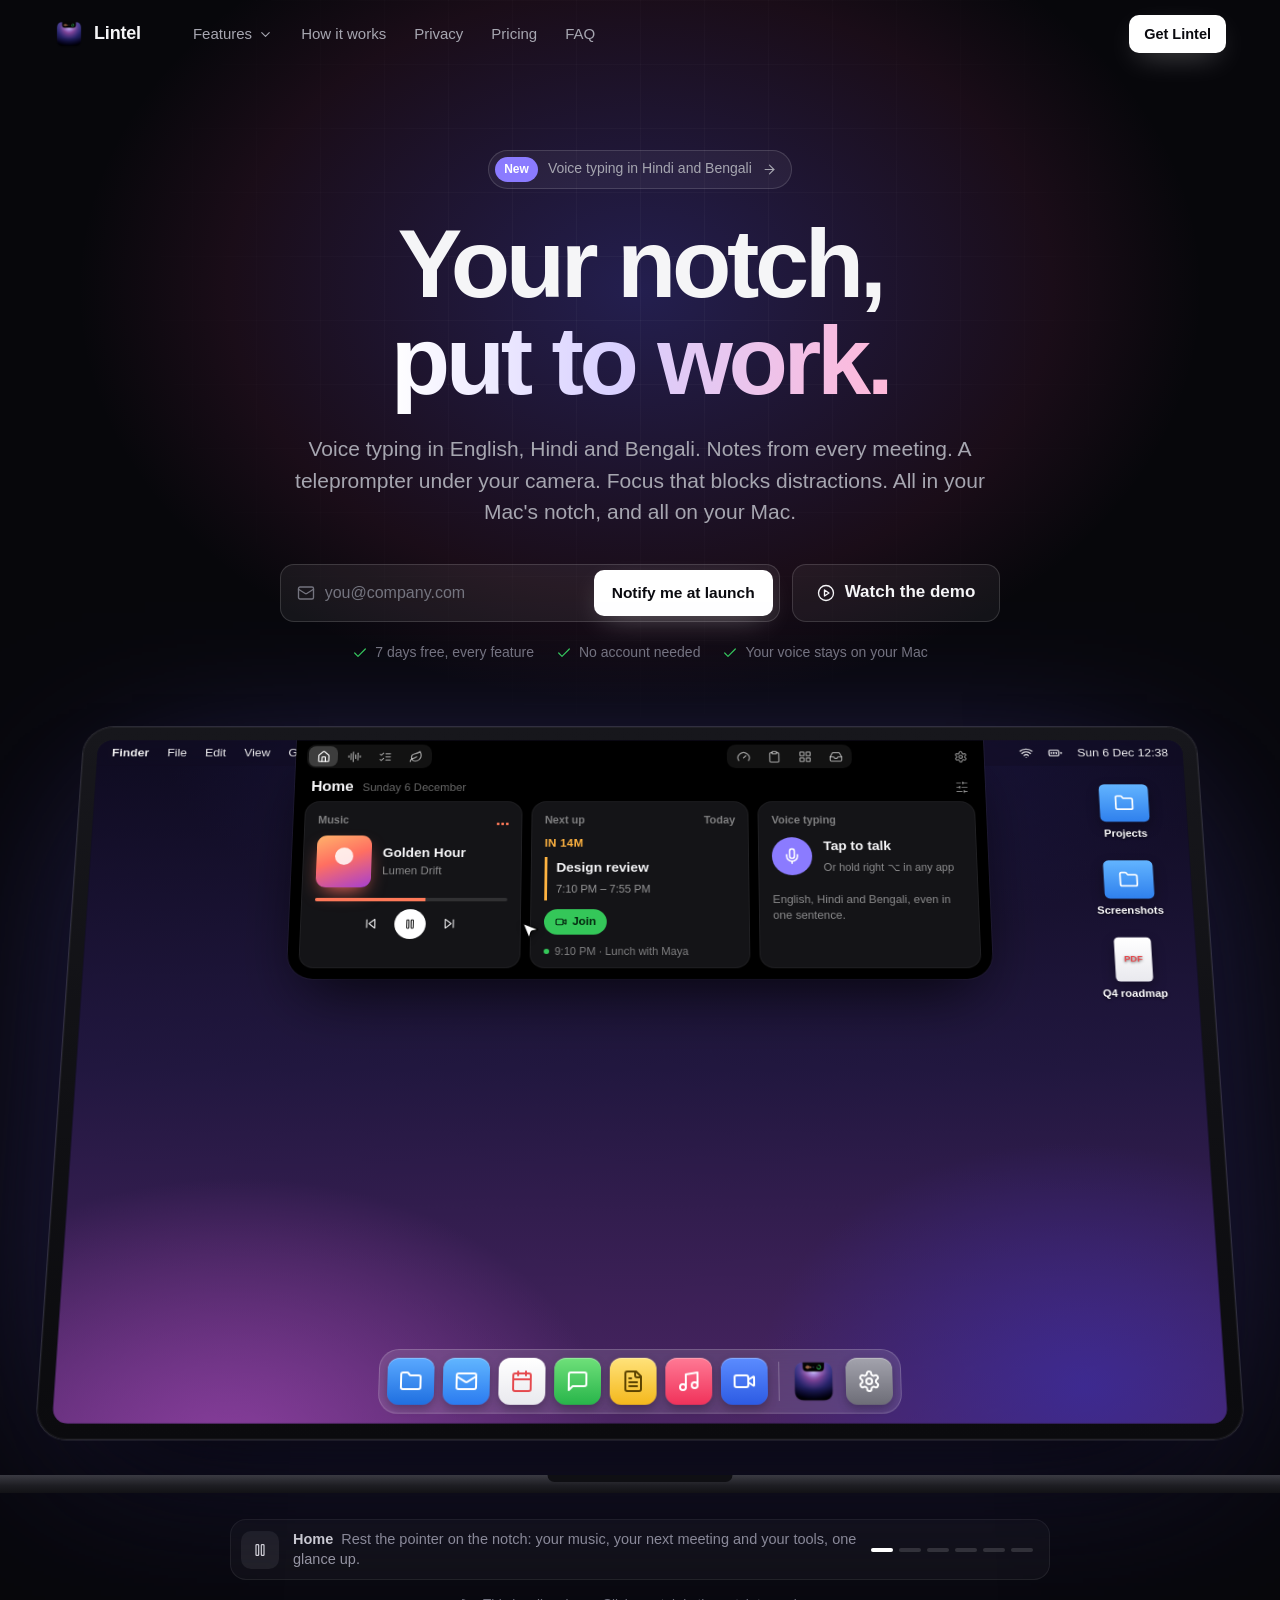
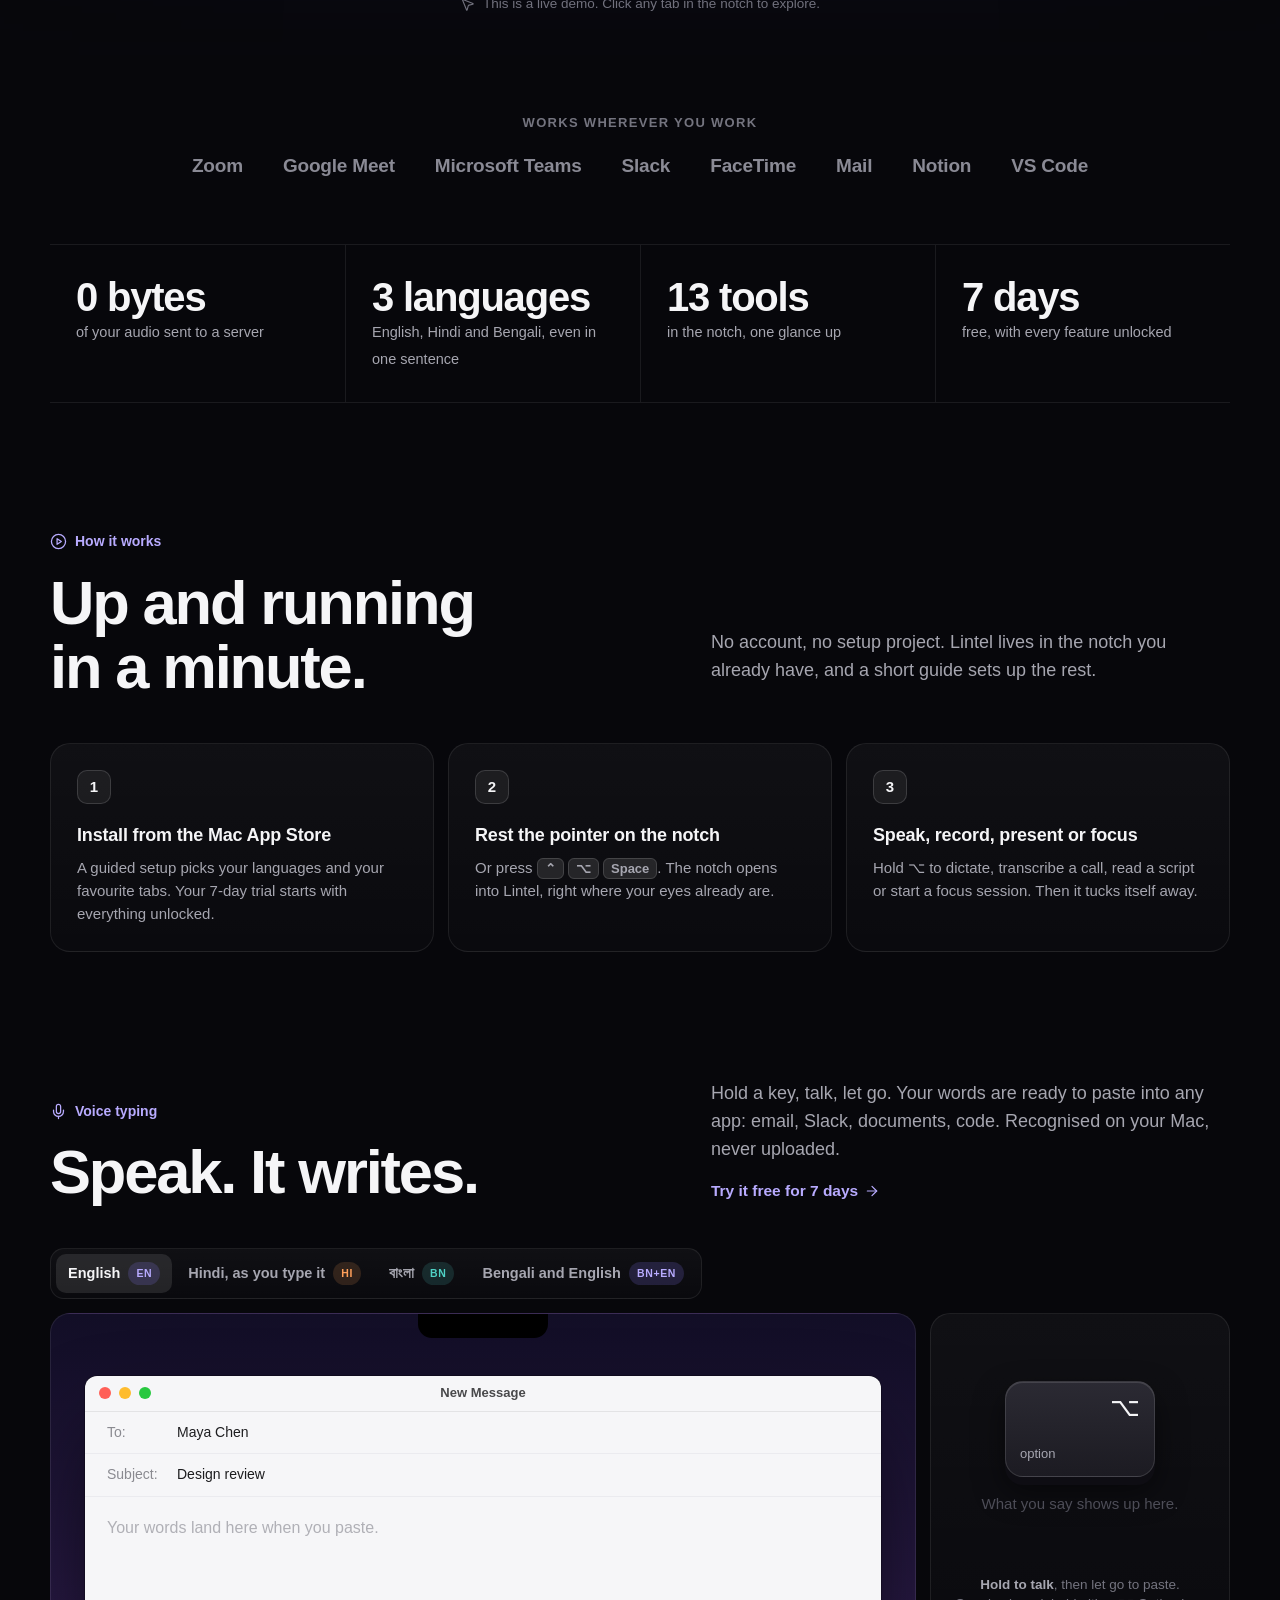
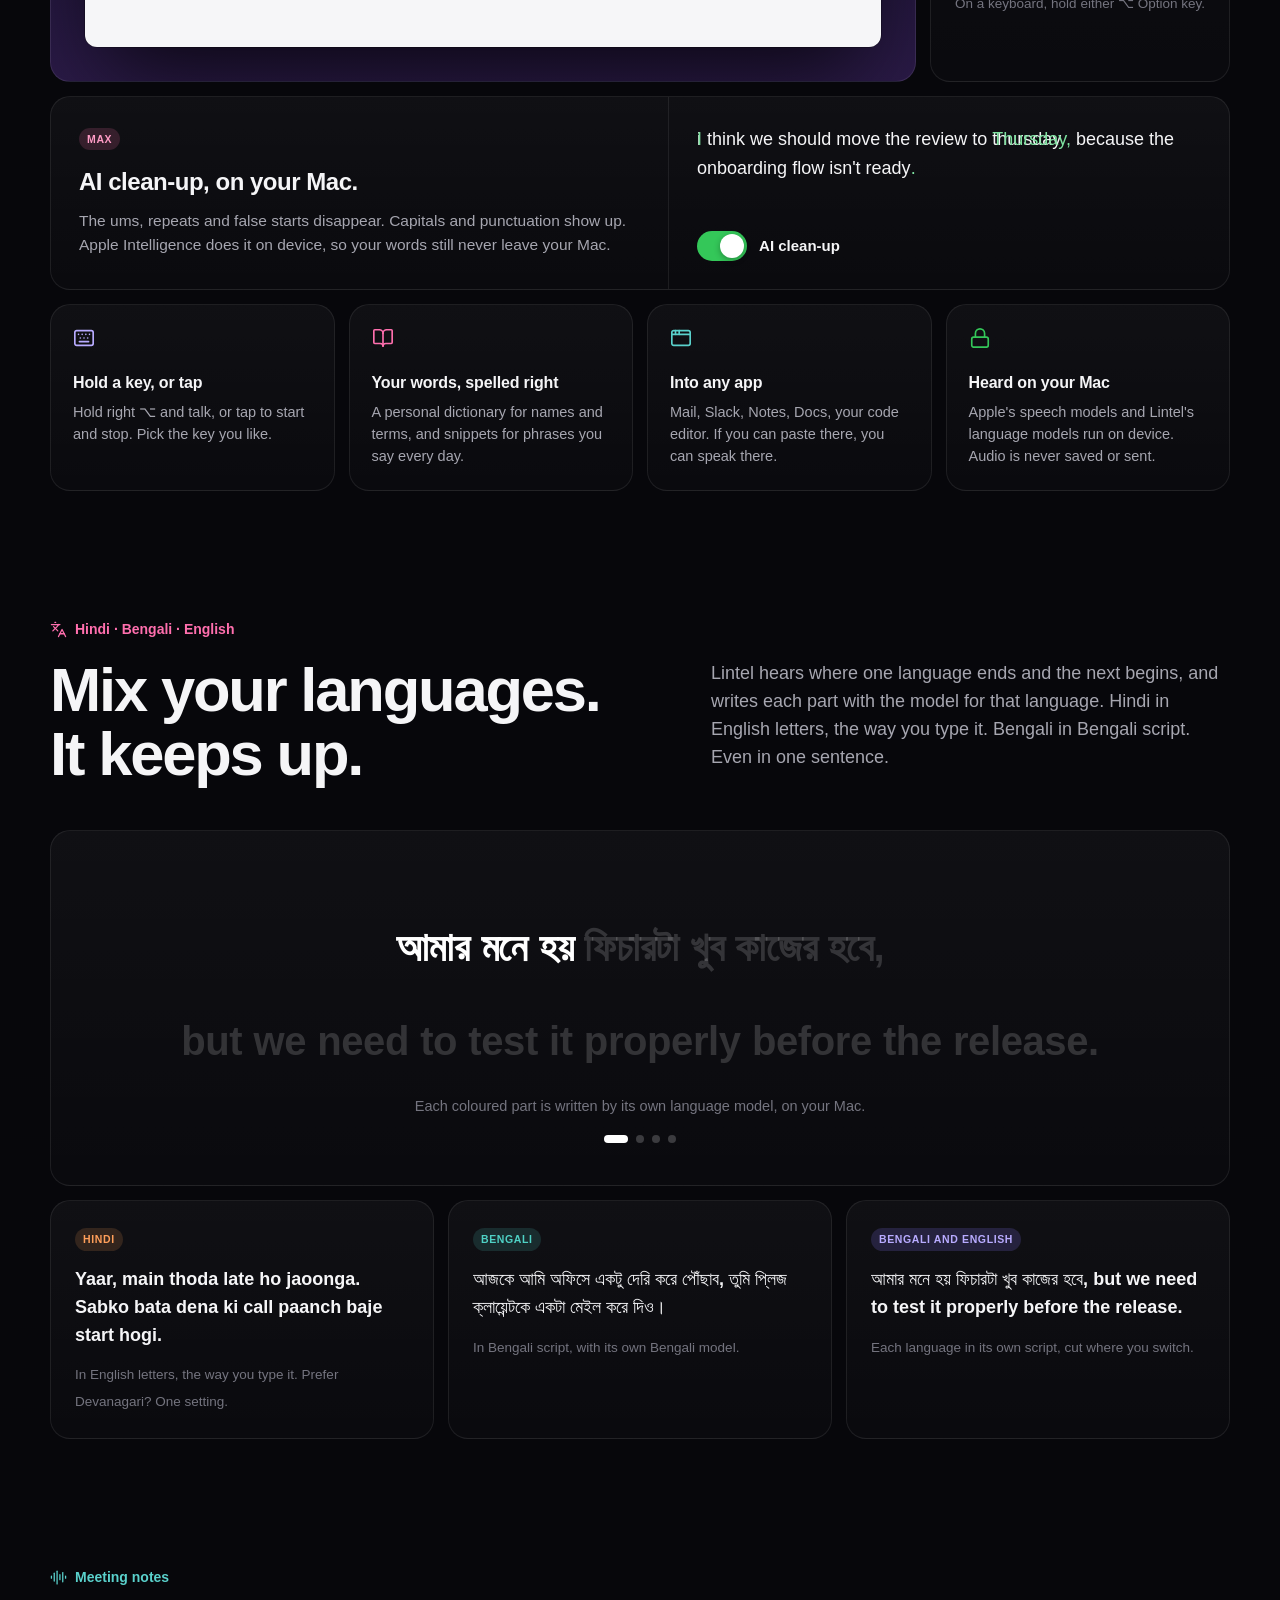
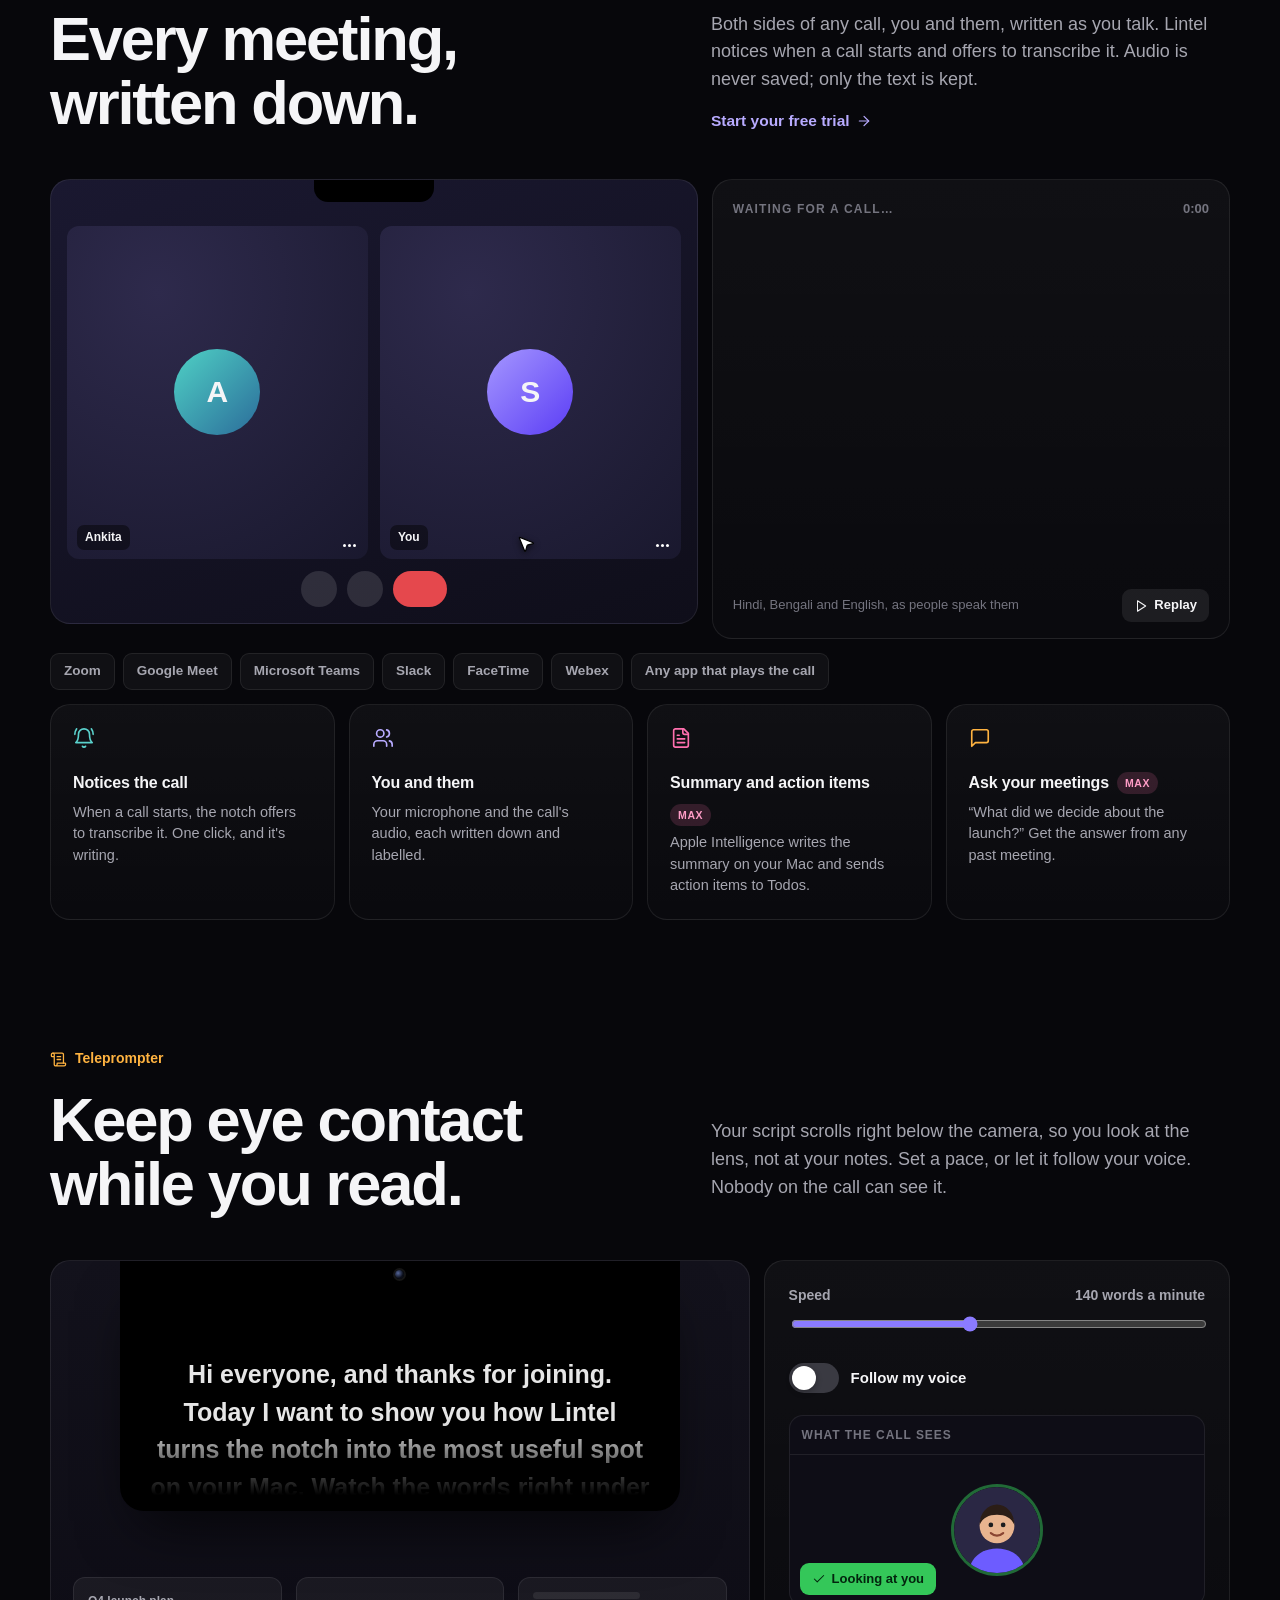
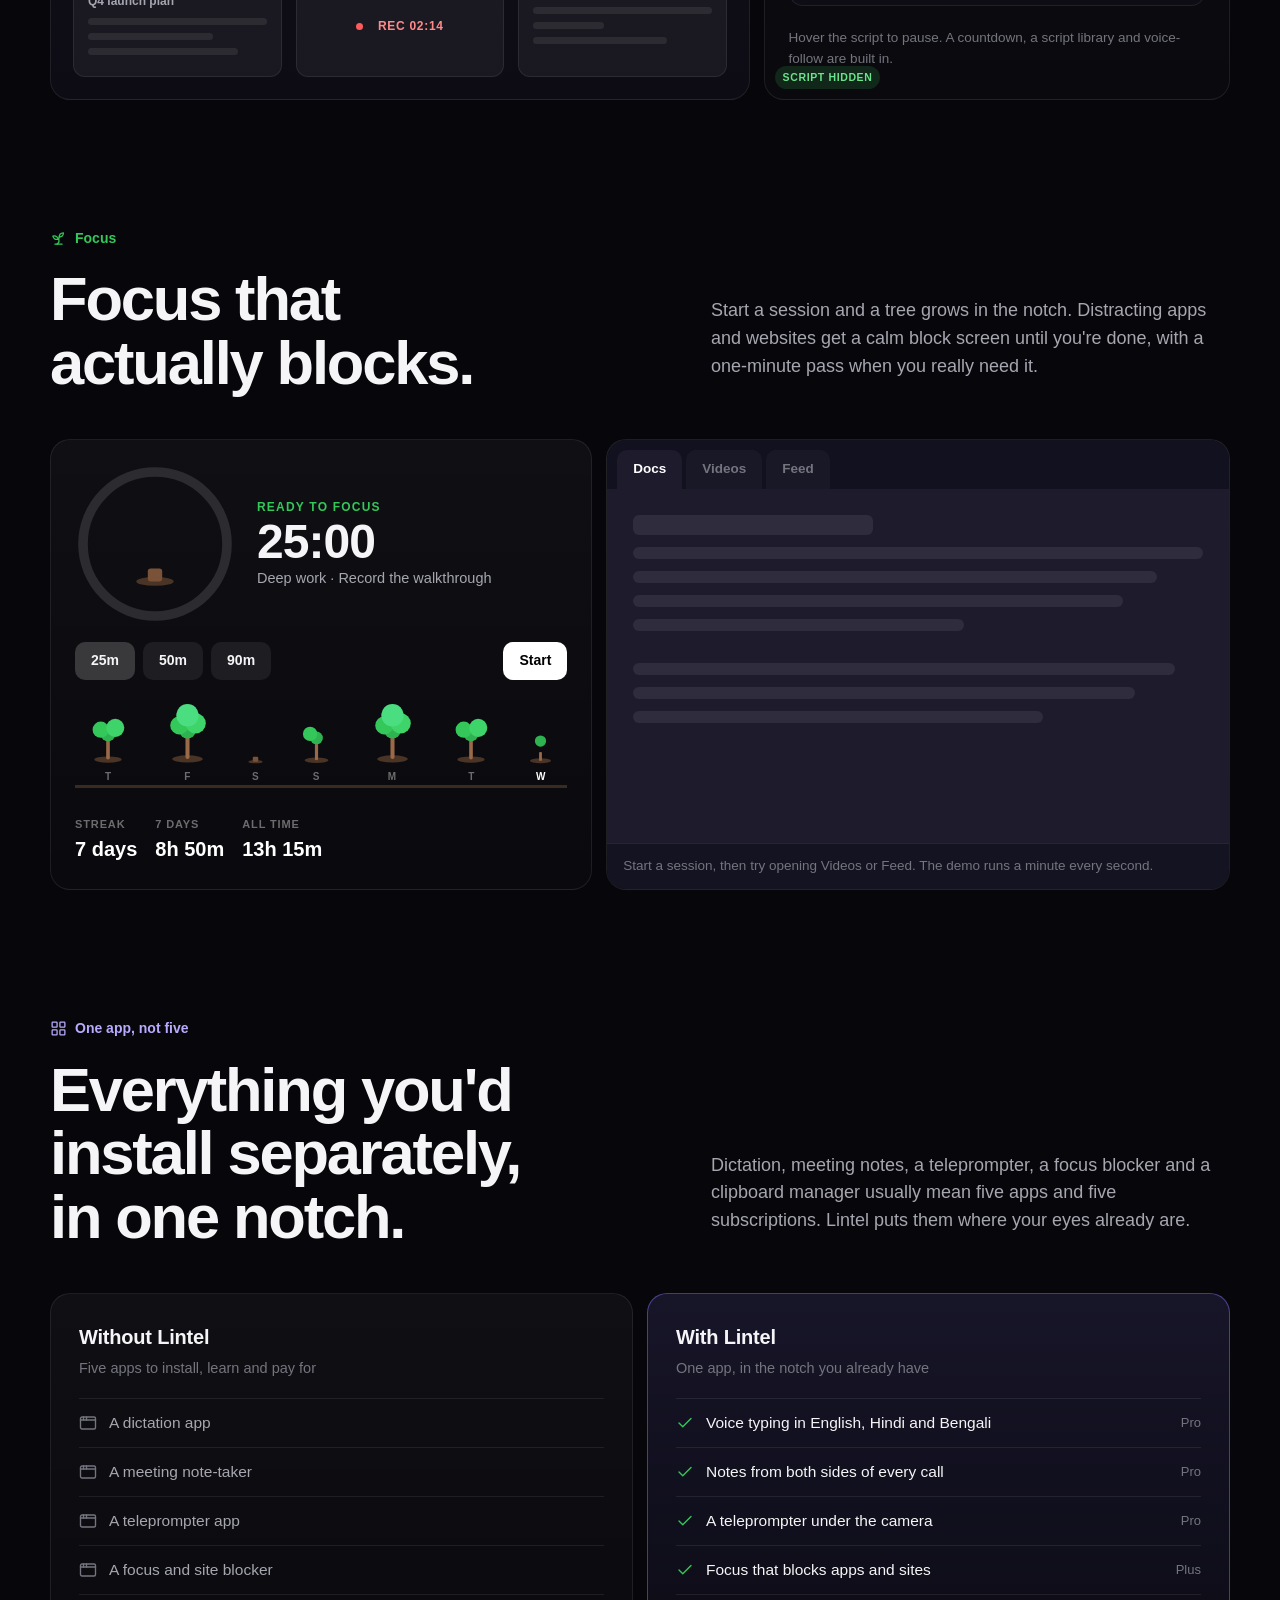
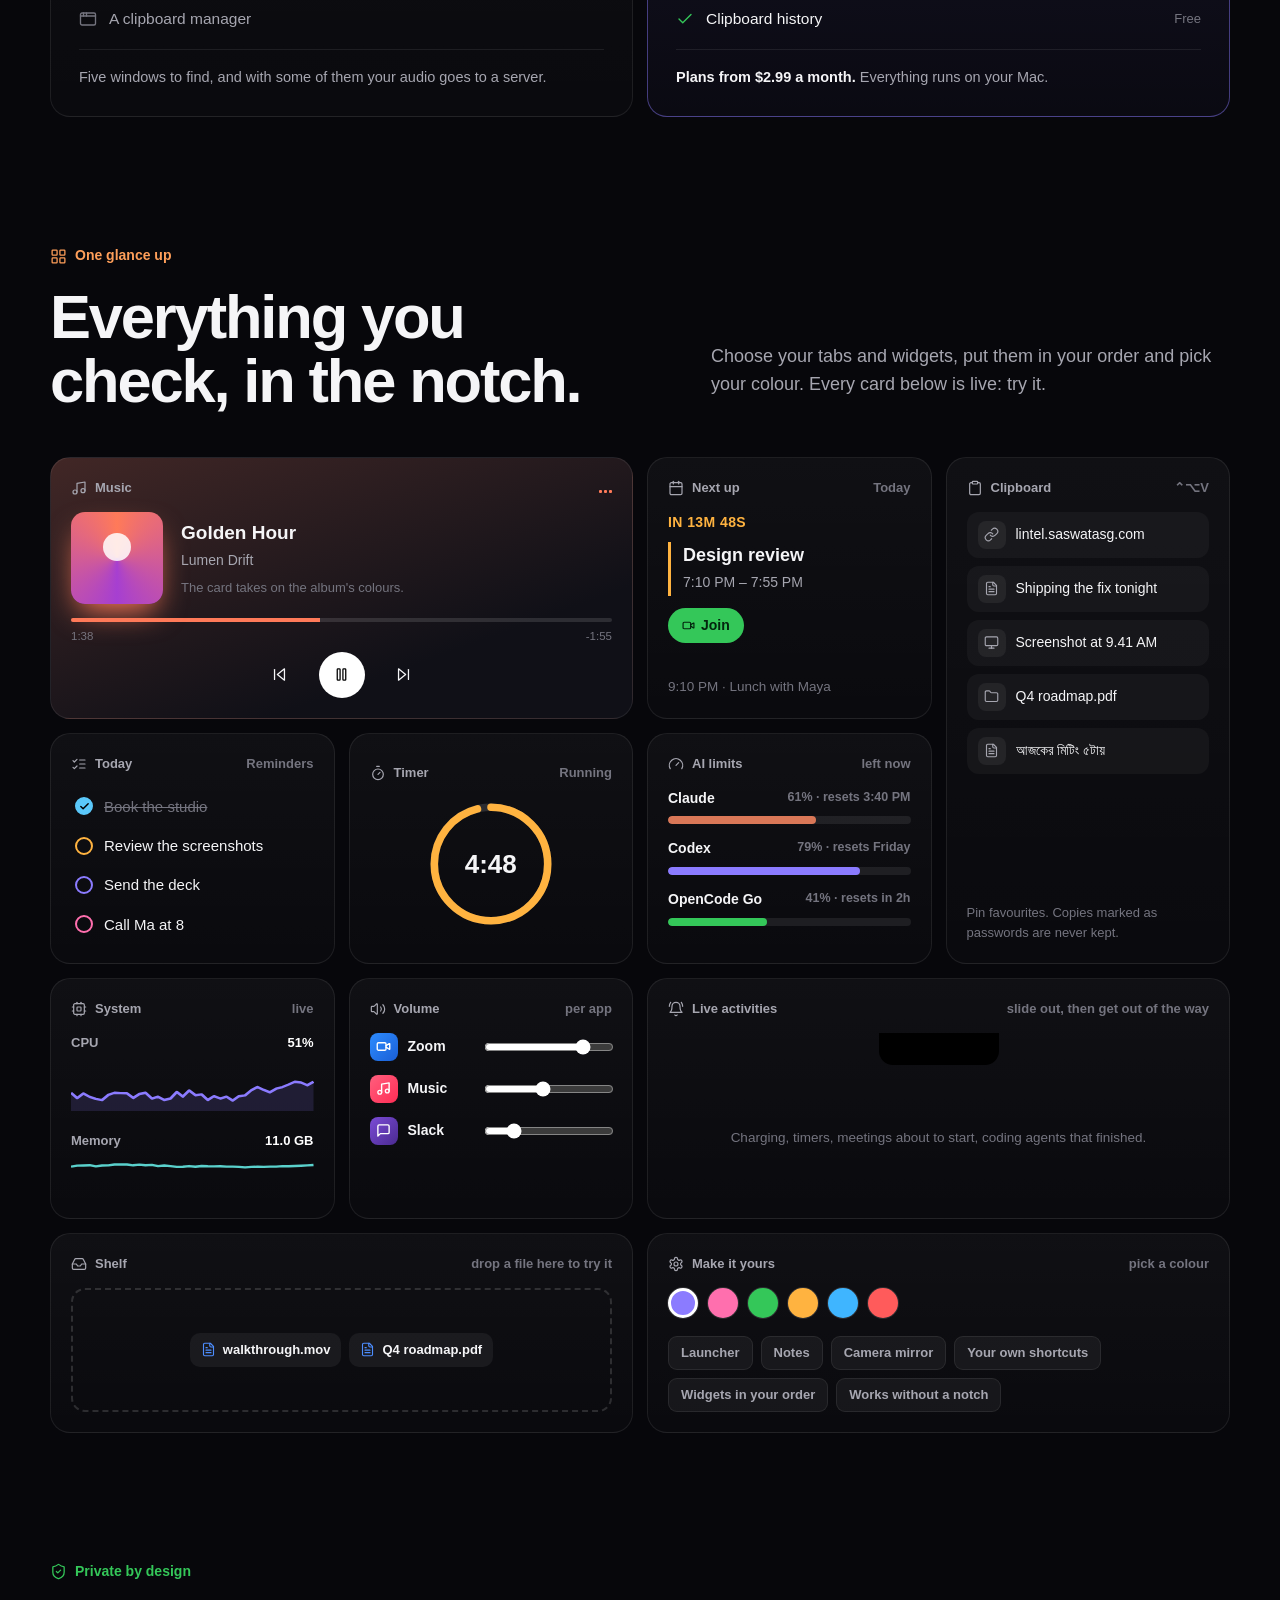
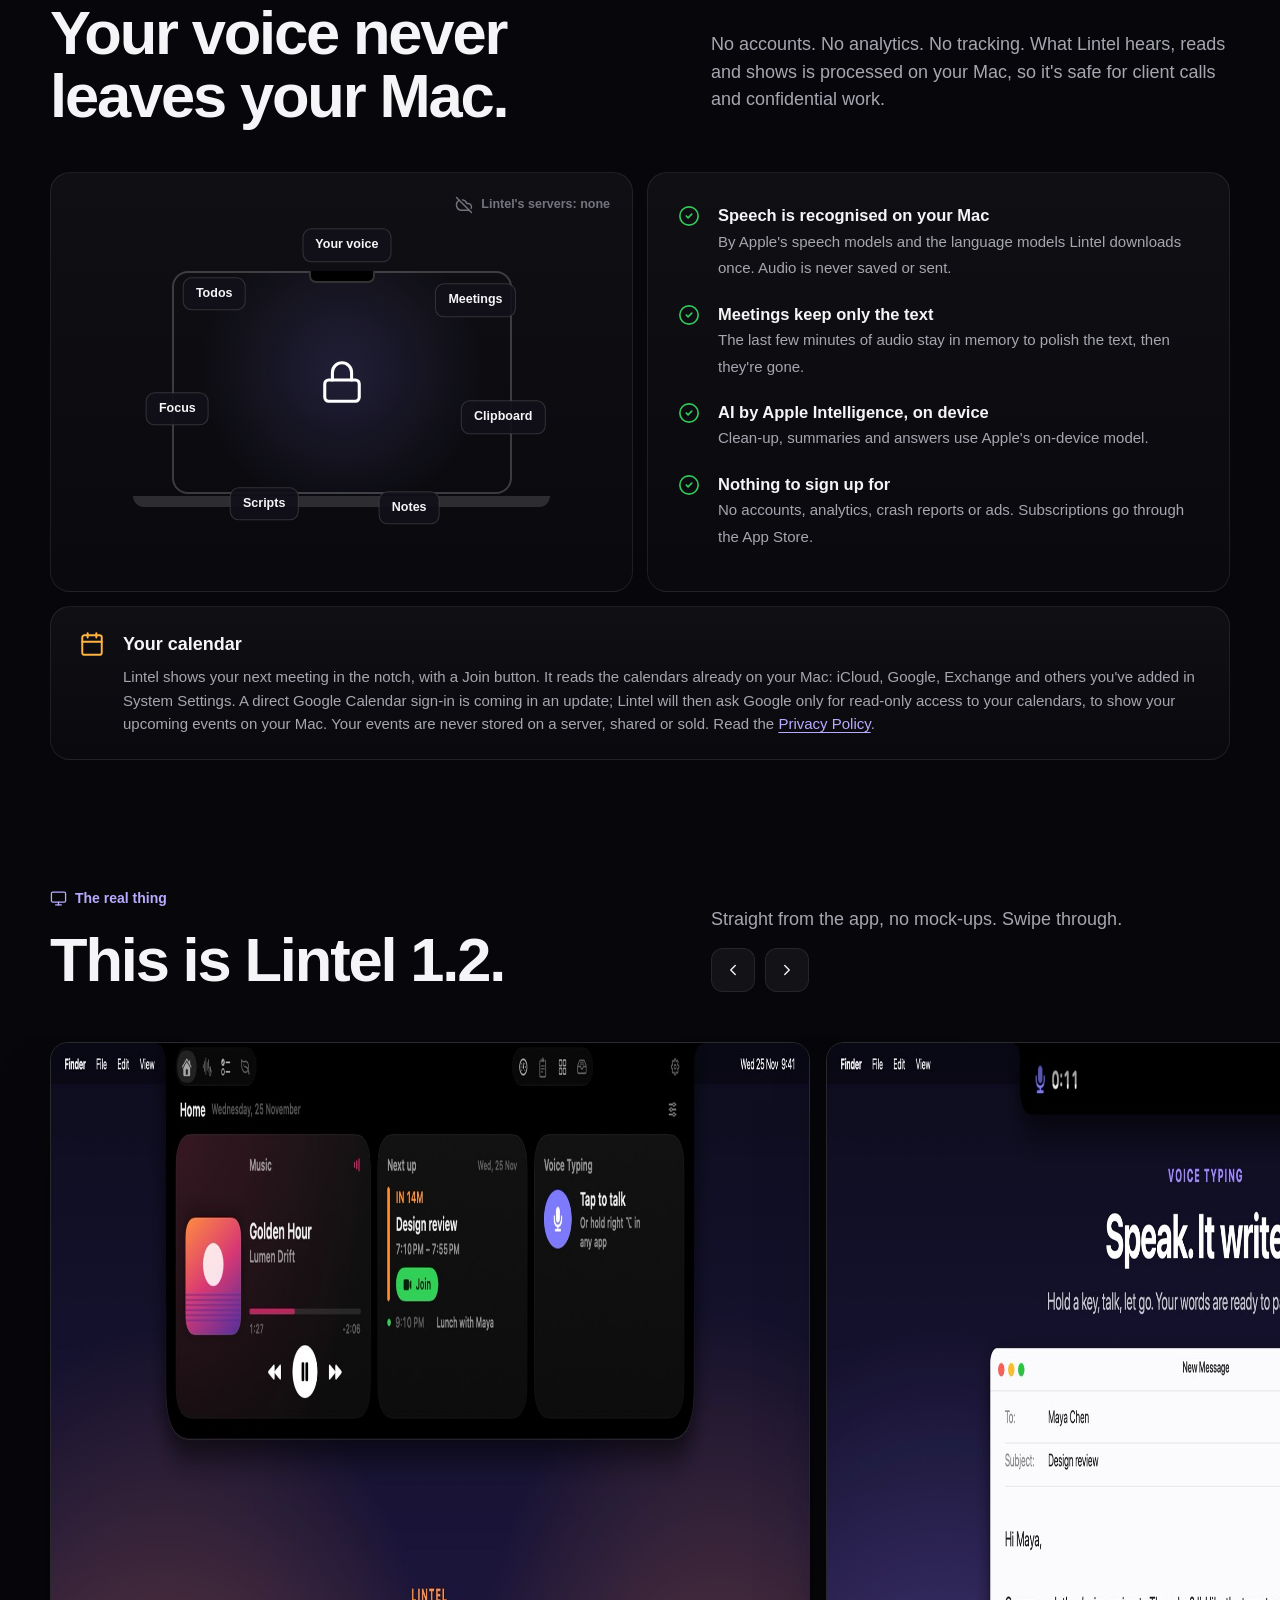
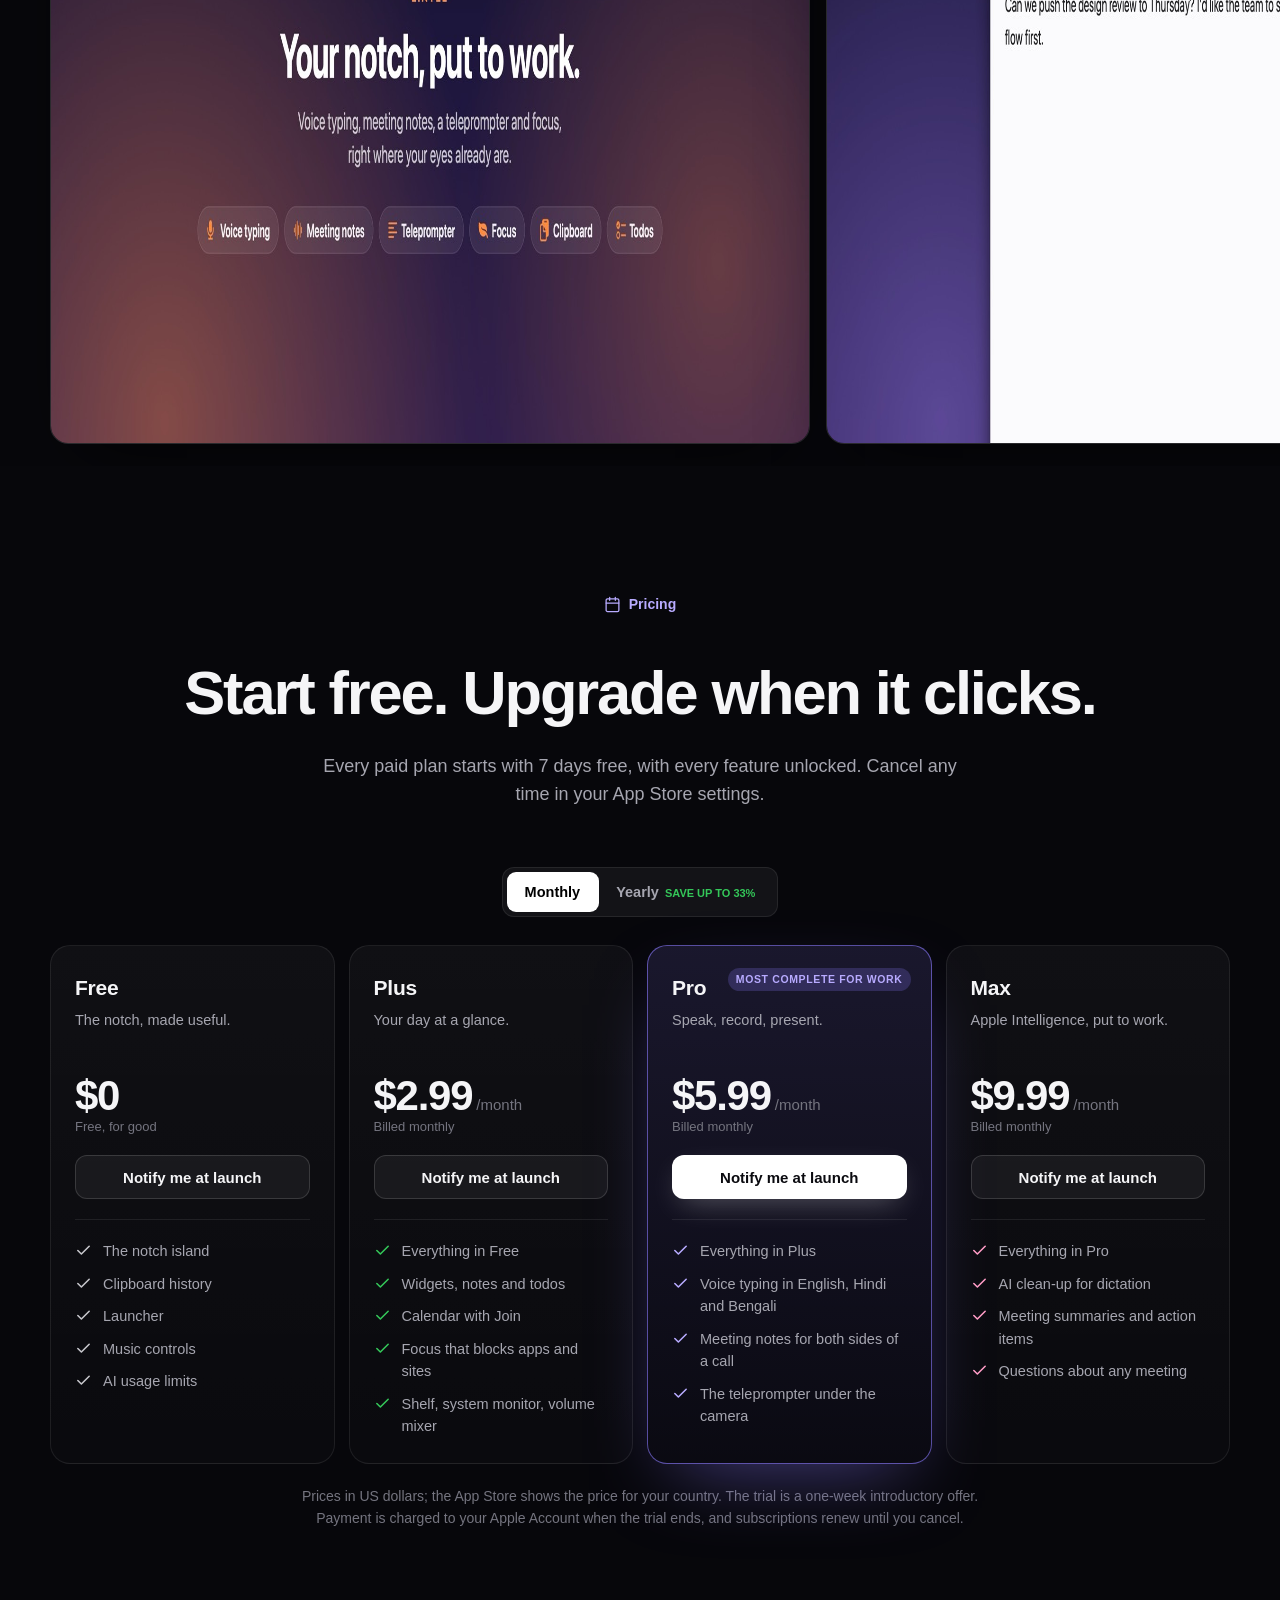
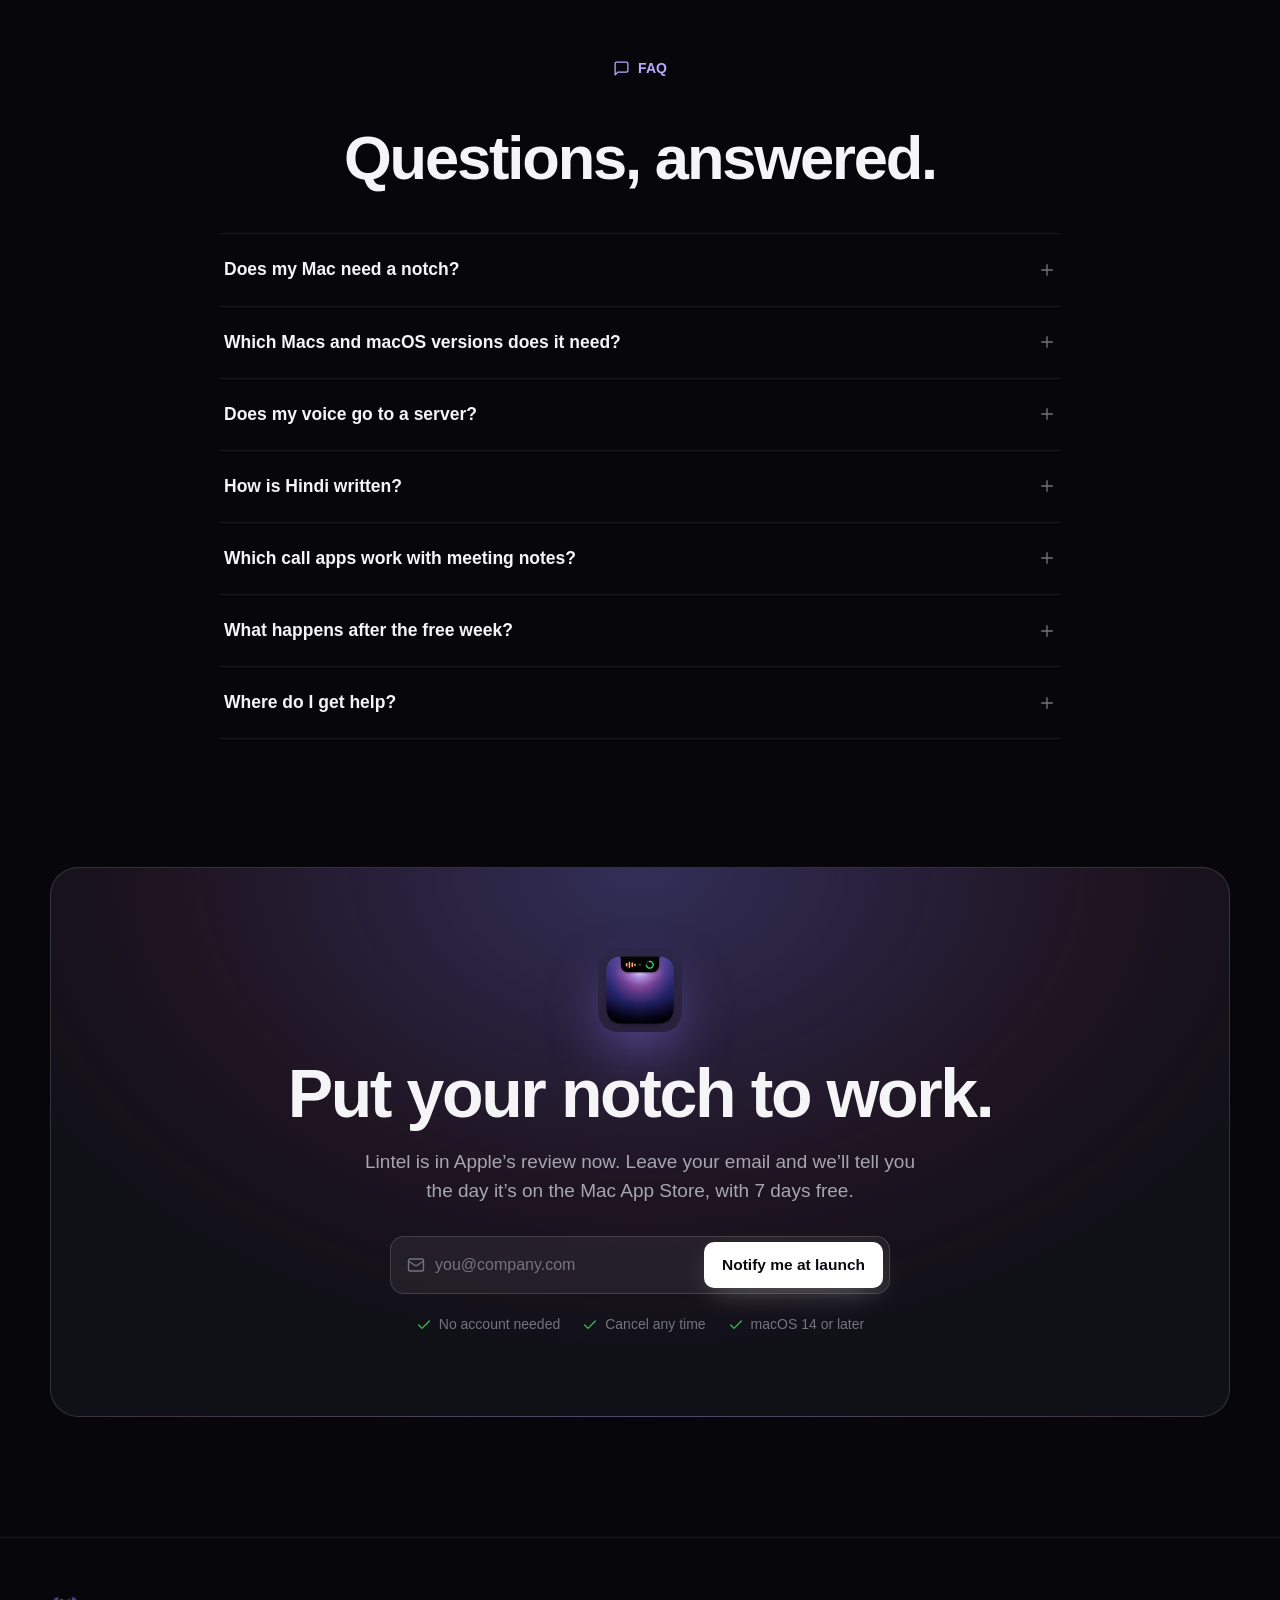
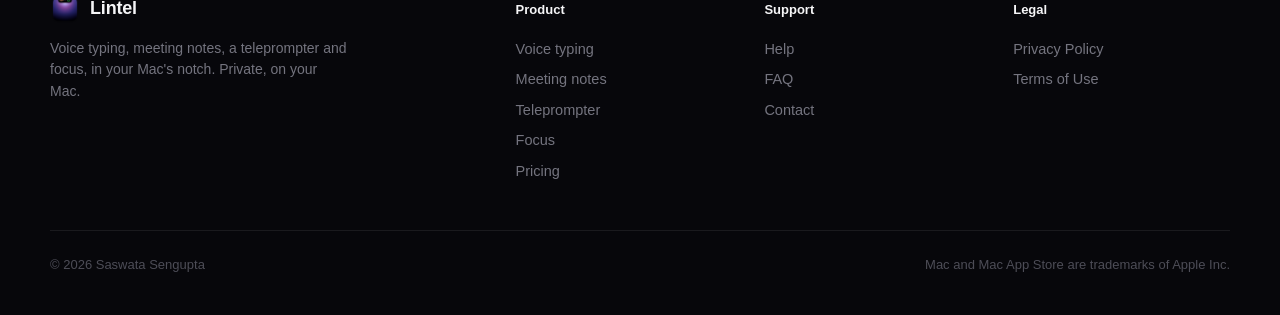
==== commit 907db302: "Launch waitlist: "Notify me at launch" sign-up through Kit until Lintel is on the Mac App Store - Em" ====
--- a/index.html
+++ b/index.html
@@ -133,9 +133,17 @@
   <h1>Your notch,<br><span class="grad">put to work.</span></h1>
   <p class="sub">Voice typing in English, Hindi and Bengali. Notes from every meeting. A teleprompter under your camera. Focus that blocks distractions. All in your Mac's notch, and all on your Mac.</p>
   <div class="ctas">
-    <a class="btn primary lg" data-cta href="#pricing"><span class="two"><small data-cta-pre>COMING SOON TO THE</small>Mac App Store</span></a>
+    <a class="btn primary lg" data-cta data-store href="#pricing"><span class="two"><small data-cta-pre>COMING SOON TO THE</small>Mac App Store</span></a>
+    <form class="notify" data-notify novalidate>
+      <label class="sr" for="nHero">Your email address</label>
+      <svg class="ic"><use href="#i-mail"/></svg>
+      <input id="nHero" type="email" name="email_address" placeholder="you@company.com" autocomplete="email" required>
+      <input class="hp" type="text" name="company" tabindex="-1" autocomplete="off" aria-hidden="true">
+      <button class="btn primary" type="submit">Notify me at launch</button>
+    </form>
     <a class="btn ghost lg" href="#demo" id="watch"><svg class="ic"><use href="#i-circle-play"/></svg>Watch the demo</a>
   </div>
+  <p class="nmsg" data-msg role="status" aria-live="polite"></p>
   <ul class="trust">
     <li><svg class="ic"><use href="#i-check"/></svg>7 days free, every feature</li>
     <li><svg class="ic"><use href="#i-check"/></svg>No account needed</li>
@@ -741,8 +749,17 @@
   <div class="fcard" data-reveal>
     <img src="icon.png" alt="" width="84" height="84">
     <h2>Put your notch to work.</h2>
-    <p>Voice typing, meeting notes, a teleprompter and focus, one glance up. Free for 7 days.</p>
-    <div class="ctas" style="margin-top:0"><a class="btn primary lg" data-cta href="#pricing"><span class="two"><small data-cta-pre>COMING SOON TO THE</small>Mac App Store</span></a></div>
+    <p><span class="only-live">Voice typing, meeting notes, a teleprompter and focus, one glance up. Free for 7 days.</span><span class="only-pre">Lintel is in Apple’s review now. Leave your email and we’ll tell you the day it’s on the Mac App Store, with 7 days free.</span></p>
+    <div class="ctas" style="margin-top:0"><a class="btn primary lg" data-cta data-store href="#pricing"><span class="two"><small data-cta-pre>COMING SOON TO THE</small>Mac App Store</span></a>
+      <form class="notify" data-notify novalidate id="notifyEnd">
+        <label class="sr" for="nEnd">Your email address</label>
+        <svg class="ic"><use href="#i-mail"/></svg>
+        <input id="nEnd" type="email" name="email_address" placeholder="you@company.com" autocomplete="email" required>
+        <input class="hp" type="text" name="company" tabindex="-1" autocomplete="off" aria-hidden="true">
+        <button class="btn primary" type="submit">Notify me at launch</button>
+      </form>
+    </div>
+    <p class="nmsg" data-msg role="status" aria-live="polite"></p>
     <ul class="trust"><li><svg class="ic"><use href="#i-check"/></svg>No account needed</li><li><svg class="ic"><use href="#i-check"/></svg>Cancel any time</li><li><svg class="ic"><use href="#i-check"/></svg>macOS 14 or later</li></ul>
   </div>
 </div>
@@ -760,7 +777,7 @@
   </div>
 </footer>
 
-<div class="mcta" id="mcta"><a class="btn primary lg" data-cta href="#pricing"><span class="two"><small data-cta-pre>COMING SOON TO THE</small>Mac App Store</span></a></div>
+<div class="mcta" id="mcta"><a class="btn primary lg" data-cta href="#pricing"><span class="two only-live"><small data-cta-pre>COMING SOON TO THE</small>Mac App Store</span><span class="only-pre" style="display:flex;align-items:center;gap:10px"><svg class="ic"><use href="#i-mail"/></svg>Notify me at launch</span></a></div>
 
 <script src="home.js" defer></script>
 </body>
--- a/home.css
+++ b/home.css
@@ -805,3 +805,27 @@
 .dfiles i .ic{width:22px;height:22px;stroke-width:2}
 .fgrid a.brand{display:flex;padding:0;color:var(--ink)}
 @media (max-width:720px){.device{aspect-ratio:820/560;overflow:hidden;border-radius:18px;box-shadow:0 0 0 1px rgba(255,255,255,.14),0 40px 80px -30px rgba(0,0,0,.9)}.base{display:none}.dfiles{display:none}}
+/* launch sign-up */
+.notify{display:none;align-items:center;gap:8px;width:min(500px,100%);height:58px;padding:6px 6px 6px 16px;border-radius:14px;background:rgba(255,255,255,.06);border:1px solid var(--line2);transition:border-color .2s,box-shadow .2s,background .2s;text-align:left}
+.notify:focus-within{border-color:rgba(184,171,255,.7);box-shadow:0 0 0 4px rgba(139,123,255,.18);background:rgba(255,255,255,.08)}
+.notify>.ic{width:18px;height:18px;color:var(--ink3)}
+.notify input[type=email]{flex:1;min-width:0;height:100%;background:none;border:0;outline:0;color:var(--ink);font:500 16px var(--font)}
+.notify input[type=email]::placeholder{color:var(--ink3)}
+.notify .btn{height:46px;border-radius:10px;padding:0 18px;font-size:15.5px}
+.notify .btn[disabled]{opacity:.7;cursor:default;transform:none}
+.notify.err{border-color:rgba(255,91,91,.75)}
+.hp{position:absolute!important;left:-9999px;width:1px;height:1px;opacity:0}
+.nmsg{margin:14px auto 0;font-size:15px;color:var(--ink2);display:flex;align-items:center;justify-content:center;gap:8px;max-width:620px}
+.nmsg:empty{display:none}
+.nmsg.ok{color:#8fe8ae}.nmsg.bad{color:#ff9a9a}
+.nmsg .ic{width:18px;height:18px;flex:none}
+html.pre .notify{display:flex}
+html.pre [data-store]{display:none}
+html.pre .only-live,html:not(.pre) .only-pre{display:none!important}
+.notify.done{display:none!important}
+@media (max-width:720px){
+  .notify{height:auto;flex-wrap:wrap;padding:8px 8px 8px 14px;gap:6px}
+  .notify input[type=email]{height:44px;flex-basis:calc(100% - 30px)}
+  .notify .btn{width:100%;justify-content:center}
+}
+.sr{position:absolute!important;width:1px;height:1px;overflow:hidden;clip:rect(0 0 0 0);white-space:nowrap}
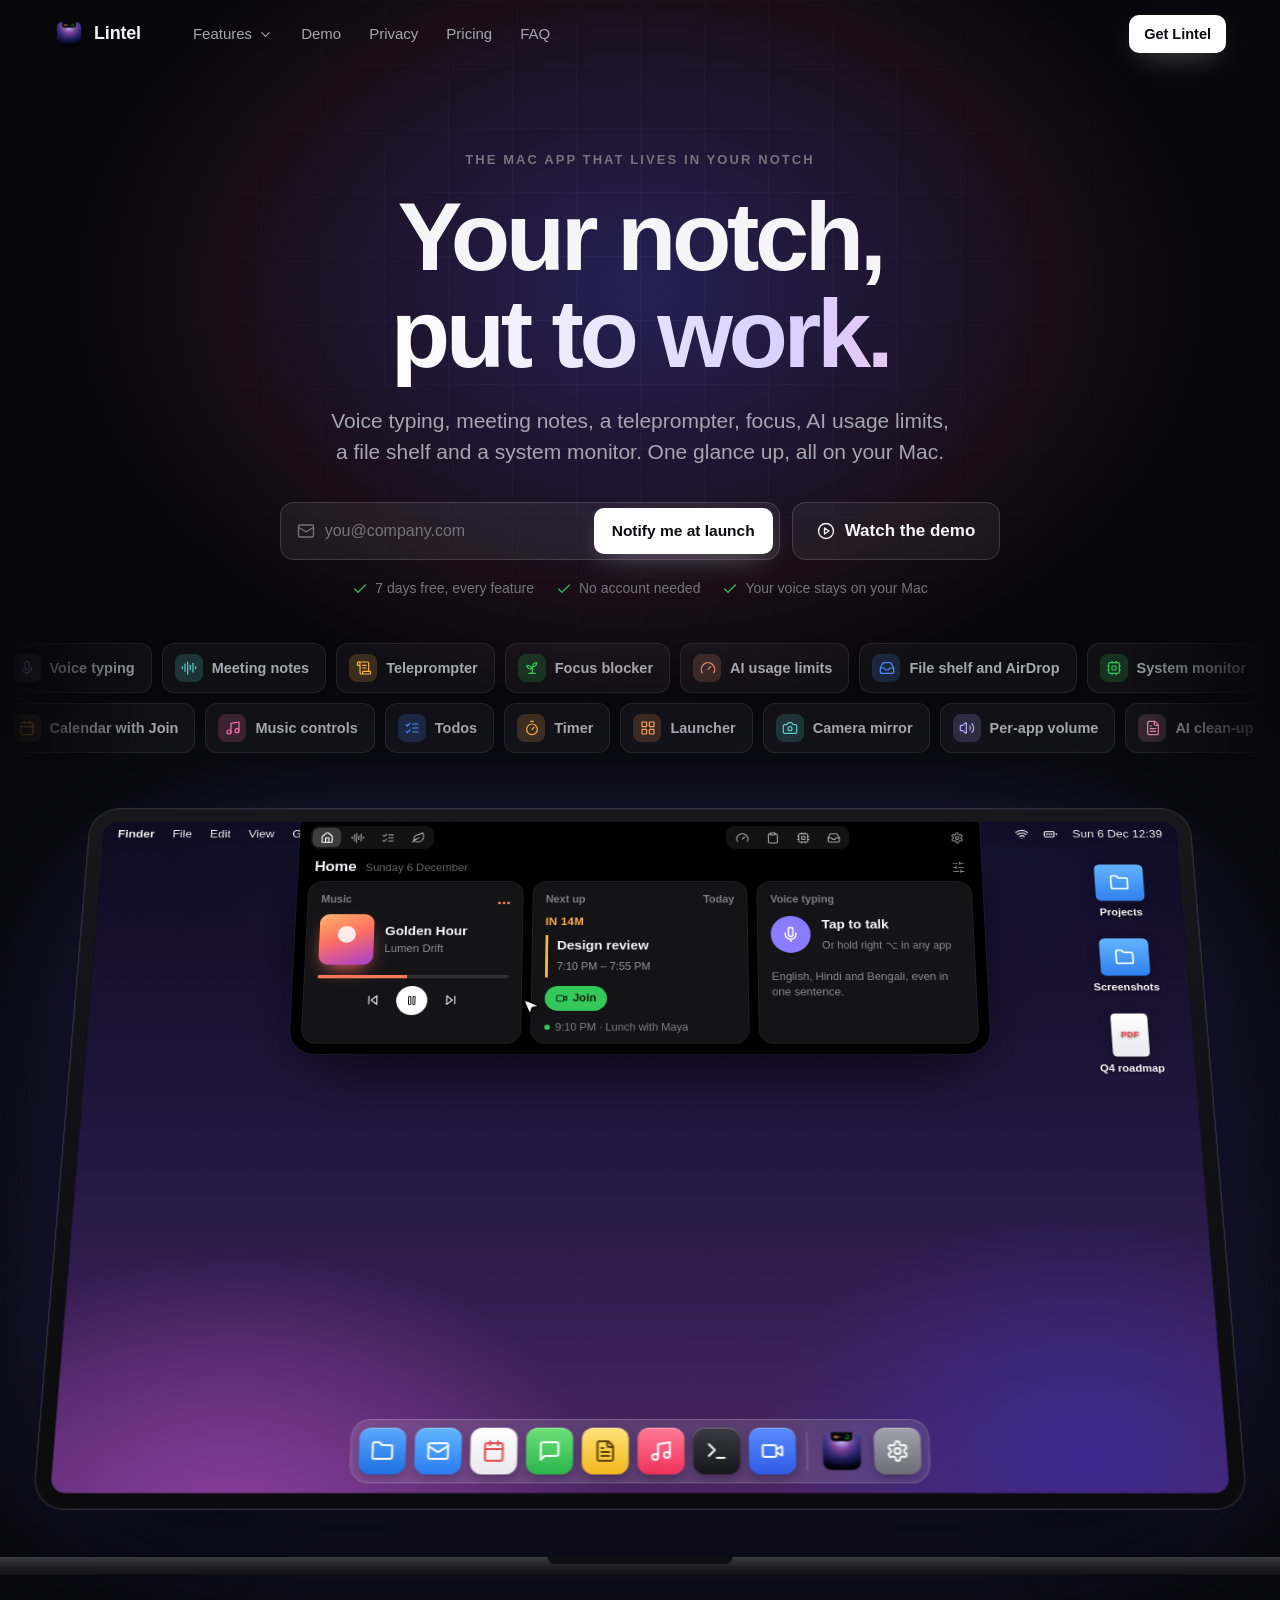
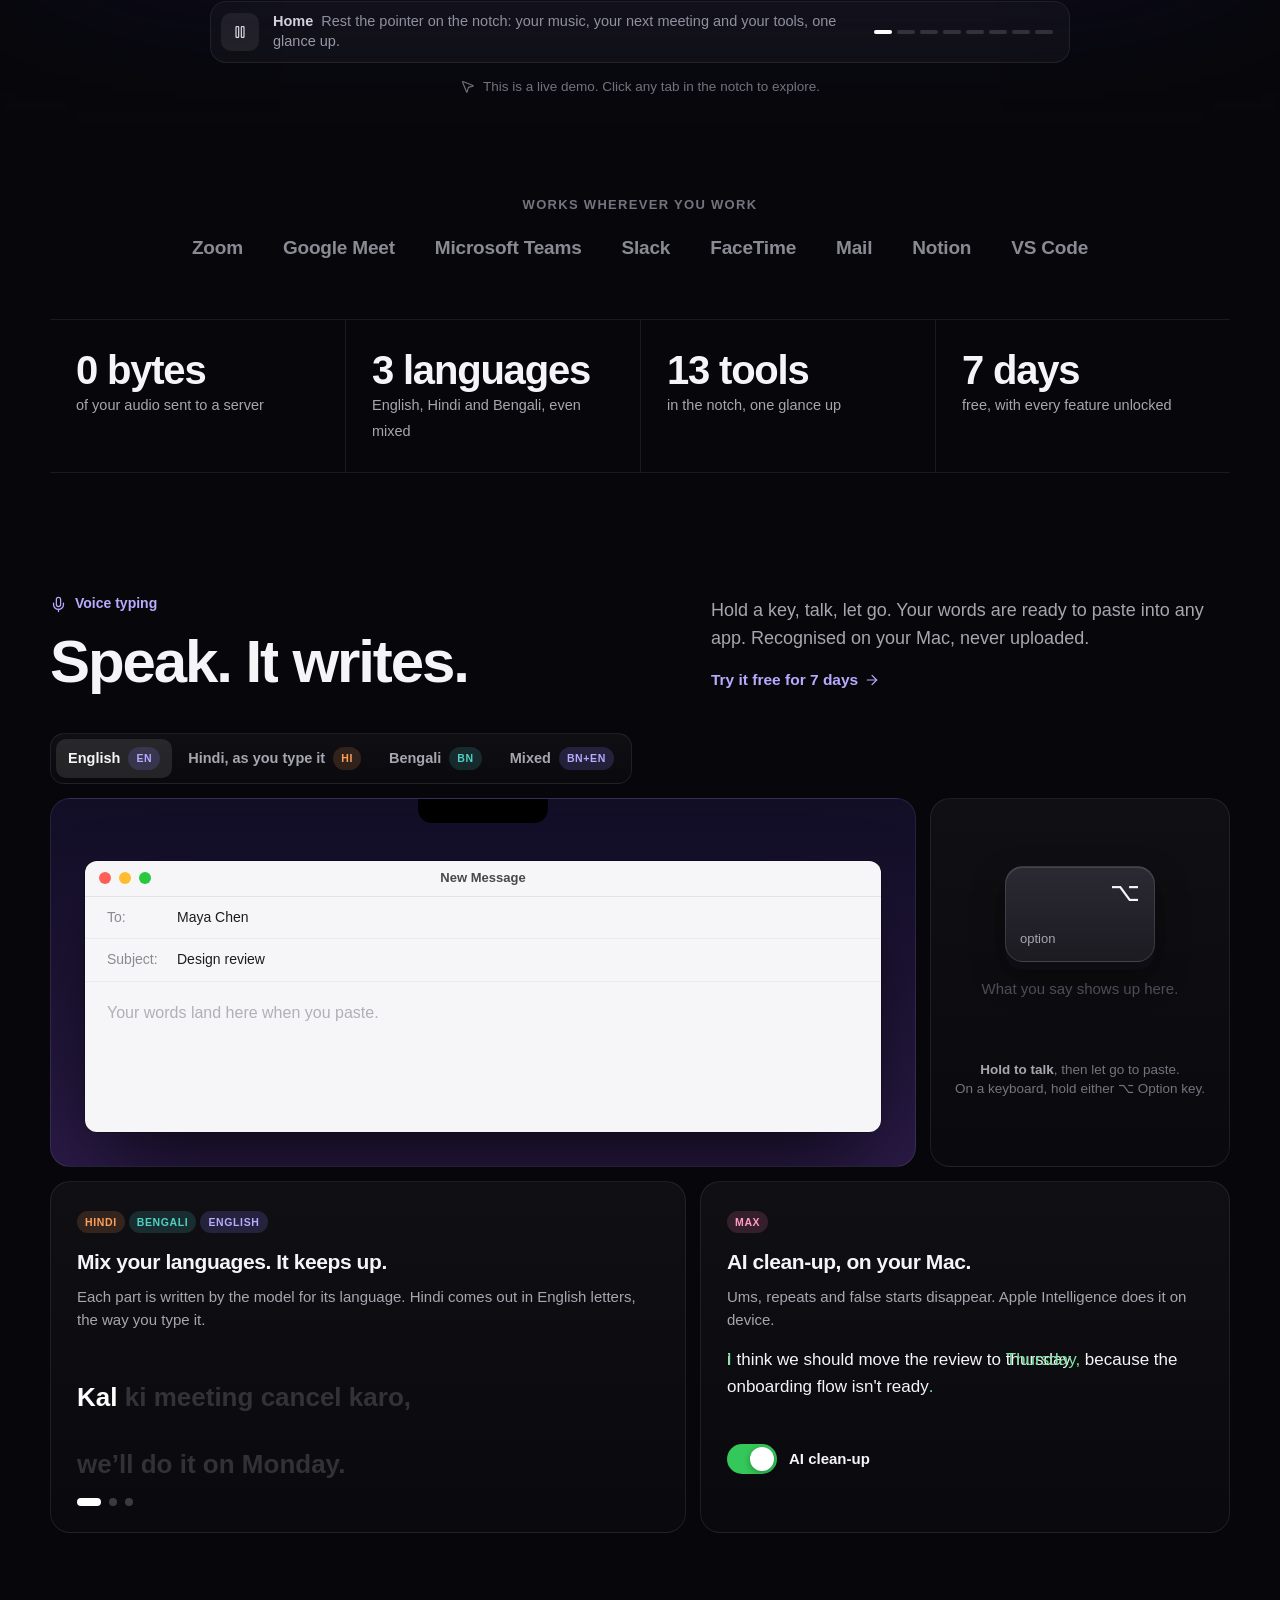
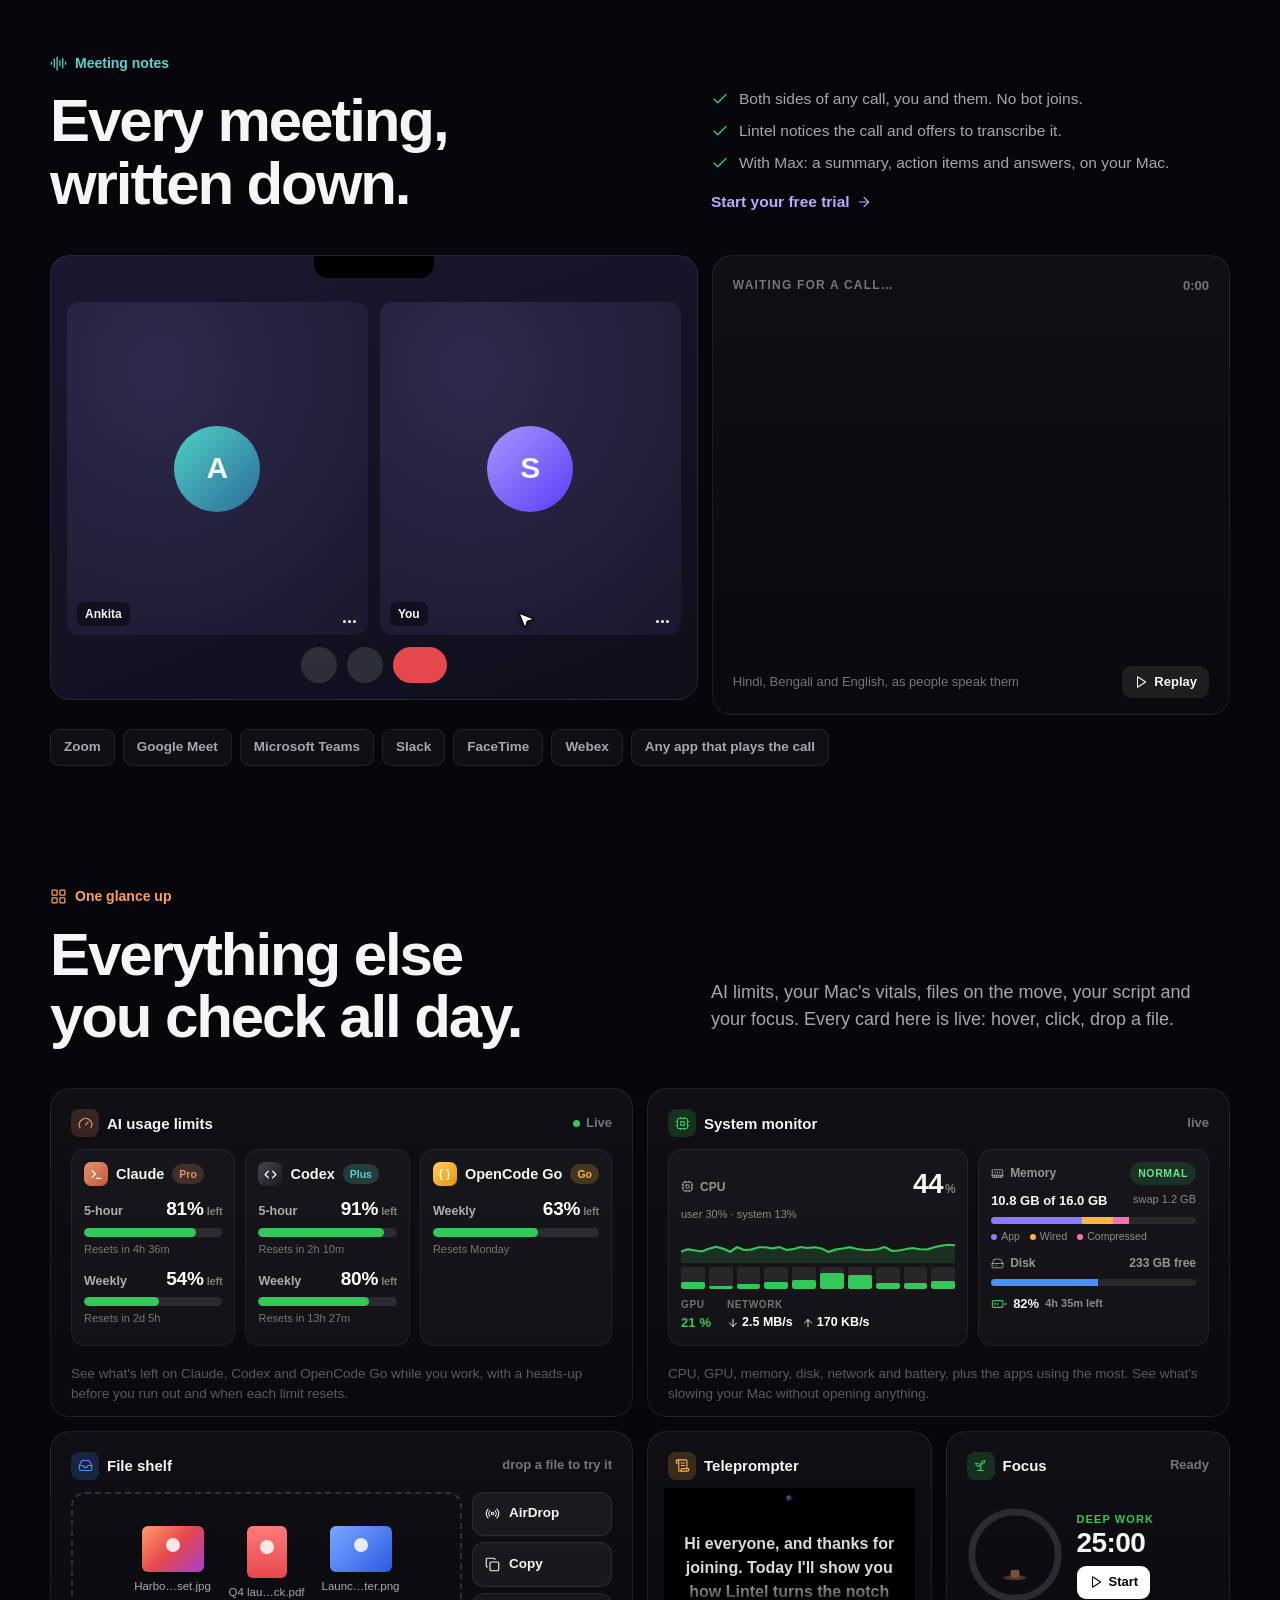
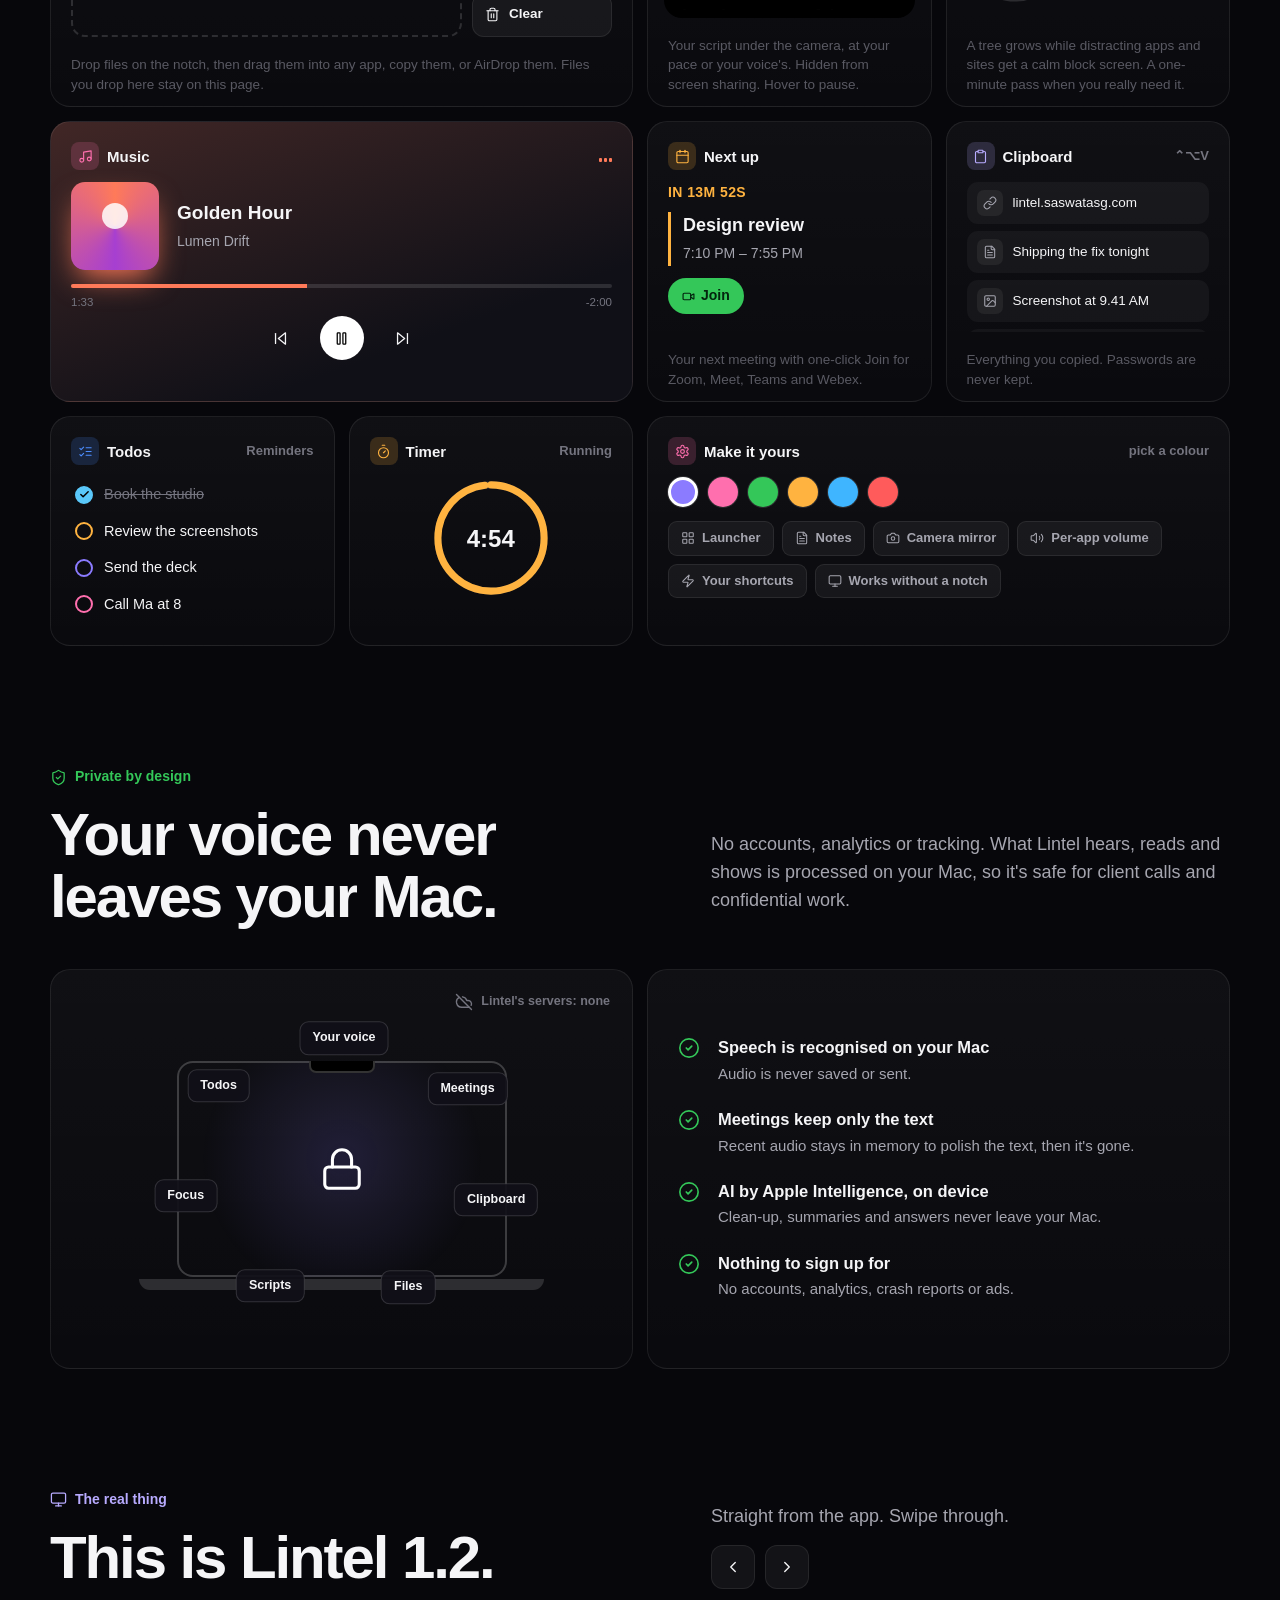
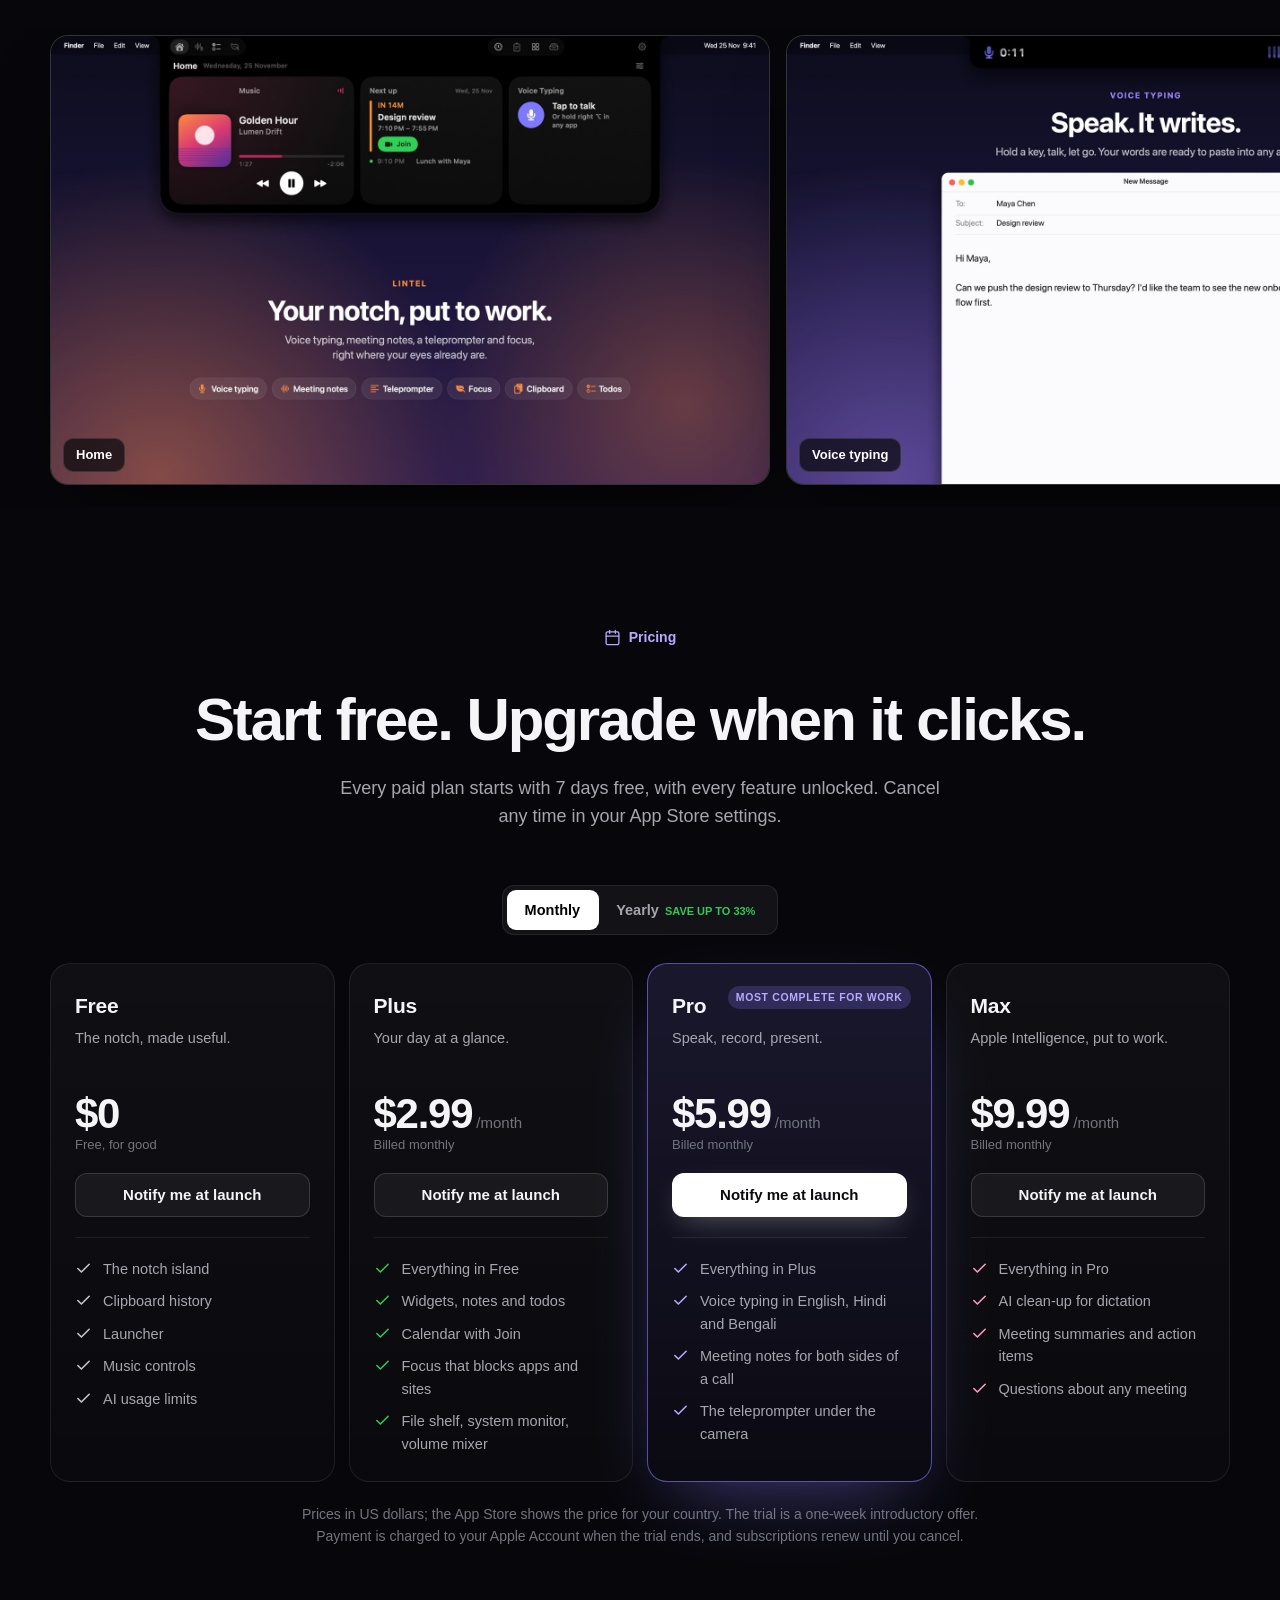
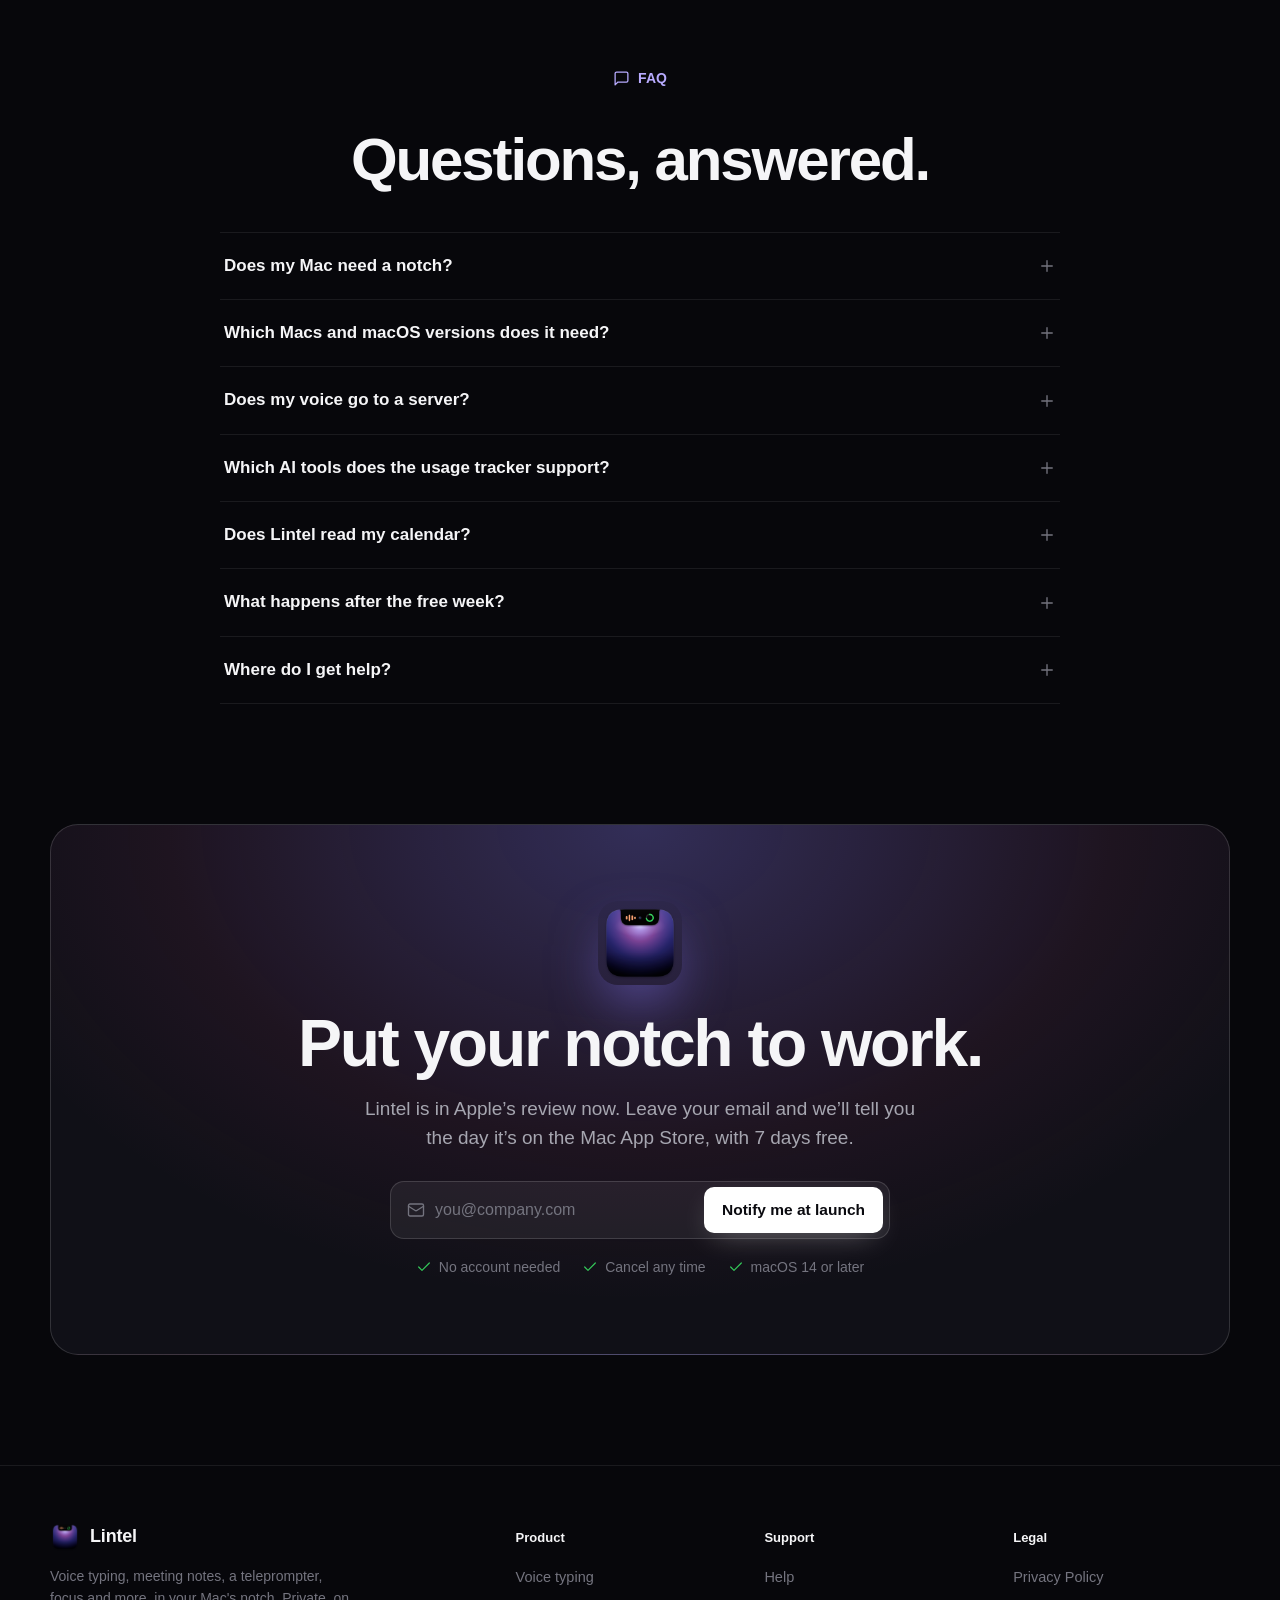
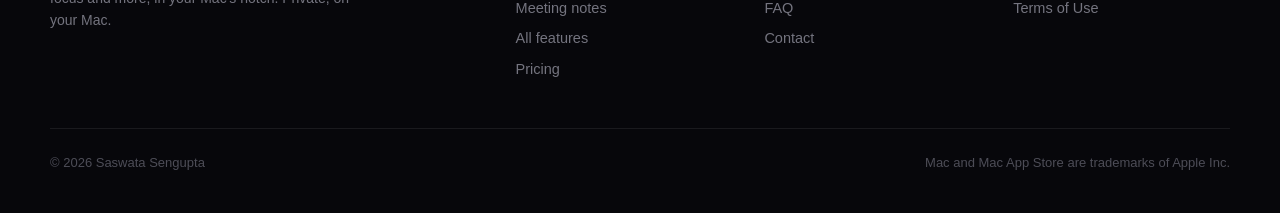
==== commit f7186227: "Shorter, livelier landing page: AI limits, file shelf and system monitor up front - Hero: no badge; " ====
--- a/index.html
+++ b/index.html
@@ -3,11 +3,11 @@
 <head>
 <meta charset="utf-8">
 <meta name="viewport" content="width=device-width,initial-scale=1,viewport-fit=cover">
-<title>Lintel: voice typing, meeting notes, a teleprompter and focus in your Mac's notch</title>
-<meta name="description" content="Lintel turns your Mac's notch into voice typing in English, Hindi and Bengali, notes from every meeting, a teleprompter under your camera and focus that blocks distractions. Private and on your Mac. 7-day free trial.">
+<title>Lintel: voice typing, meeting notes and more in your Mac's notch</title>
+<meta name="description" content="Lintel turns your Mac's notch into voice typing in English, Hindi and Bengali, notes from every meeting, a teleprompter, focus, AI usage limits, a file shelf and a system monitor. Private and on your Mac. 7-day free trial.">
 <meta name="theme-color" content="#07070b">
 <meta property="og:title" content="Lintel: your notch, put to work">
-<meta property="og:description" content="Voice typing in English, Hindi and Bengali. Notes from every meeting. A teleprompter under your camera. Focus that blocks distractions. All on your Mac.">
+<meta property="og:description" content="Voice typing, meeting notes, a teleprompter, focus, AI usage limits, a file shelf and a system monitor, in your Mac's notch. All on your Mac.">
 <meta property="og:image" content="https://lintel.saswatasg.com/shots/01-notch.jpg">
 <meta property="og:url" content="https://lintel.saswatasg.com/">
 <meta name="twitter:card" content="summary_large_image">
@@ -40,16 +40,10 @@
 <symbol id="i-cpu" viewBox="0 0 24 24"><rect width="16" height="16" x="4" y="4" rx="2"/><rect width="6" height="6" x="9" y="9" rx="1"/><path d="M15 2v2"/><path d="M15 20v2"/><path d="M2 15h2"/><path d="M2 9h2"/><path d="M20 15h2"/><path d="M20 9h2"/><path d="M9 2v2"/><path d="M9 20v2"/></symbol>
 <symbol id="i-volume" viewBox="0 0 24 24"><path d="M11 4.702a.705.705 0 0 0-1.203-.498L6.413 7.587A1.4 1.4 0 0 1 5.416 8H3a1 1 0 0 0-1 1v6a1 1 0 0 0 1 1h2.416a1.4 1.4 0 0 1 .997.413l3.383 3.384A.705.705 0 0 0 11 19.298z"/><path d="M16 9a5 5 0 0 1 0 6"/><path d="M19.364 18.364a9 9 0 0 0 0-12.728"/></symbol>
 <symbol id="i-folder" viewBox="0 0 24 24"><path d="M20 20a2 2 0 0 0 2-2V8a2 2 0 0 0-2-2h-7.9a2 2 0 0 1-1.69-.9L9.6 3.9A2 2 0 0 0 7.93 3H4a2 2 0 0 0-2 2v13a2 2 0 0 0 2 2Z"/></symbol>
-<symbol id="i-keyboard" viewBox="0 0 24 24"><path d="M10 8h.01"/><path d="M12 12h.01"/><path d="M14 8h.01"/><path d="M16 12h.01"/><path d="M18 8h.01"/><path d="M6 8h.01"/><path d="M7 16h10"/><path d="M8 12h.01"/><rect width="20" height="16" x="2" y="4" rx="2"/></symbol>
-<symbol id="i-book-open" viewBox="0 0 24 24"><path d="M12 7v14"/><path d="M3 18a1 1 0 0 1-1-1V4a1 1 0 0 1 1-1h5a4 4 0 0 1 4 4 4 4 0 0 1 4-4h5a1 1 0 0 1 1 1v13a1 1 0 0 1-1 1h-6a3 3 0 0 0-3 3 3 3 0 0 0-3-3z"/></symbol>
-<symbol id="i-app-window" viewBox="0 0 24 24"><rect x="2" y="4" width="20" height="16" rx="2"/><path d="M10 4v4"/><path d="M2 8h20"/><path d="M6 4v4"/></symbol>
-<symbol id="i-bell-ring" viewBox="0 0 24 24"><path d="M6 8a6 6 0 0 1 12 0c0 7 3 9 3 9H3s3-2 3-9"/><path d="M10.3 21a1.94 1.94 0 0 0 3.4 0"/><path d="M4 2C2.8 3.7 2 5.7 2 8"/><path d="M22 8c0-2.3-.8-4.3-2-6"/></symbol>
-<symbol id="i-users" viewBox="0 0 24 24"><path d="M16 21v-2a4 4 0 0 0-4-4H6a4 4 0 0 0-4 4v2"/><circle cx="9" cy="7" r="4"/><path d="M22 21v-2a4 4 0 0 0-3-3.87"/><path d="M16 3.13a4 4 0 0 1 0 7.75"/></symbol>
 <symbol id="i-file-text" viewBox="0 0 24 24"><path d="M15 2H6a2 2 0 0 0-2 2v16a2 2 0 0 0 2 2h12a2 2 0 0 0 2-2V7Z"/><path d="M14 2v4a2 2 0 0 0 2 2h4"/><path d="M10 9H8"/><path d="M16 13H8"/><path d="M16 17H8"/></symbol>
 <symbol id="i-message" viewBox="0 0 24 24"><path d="M21 15a2 2 0 0 1-2 2H7l-4 4V5a2 2 0 0 1 2-2h14a2 2 0 0 1 2 2z"/></symbol>
 <symbol id="i-eye-off" viewBox="0 0 24 24"><path d="M10.733 5.076a10.744 10.744 0 0 1 11.205 6.575 1 1 0 0 1 0 .696 10.747 10.747 0 0 1-1.444 2.49"/><path d="M14.084 14.158a3 3 0 0 1-4.242-4.242"/><path d="M17.479 17.499a10.75 10.75 0 0 1-15.417-5.151 1 1 0 0 1 0-.696 10.75 10.75 0 0 1 4.446-5.143"/><path d="m2 2 20 20"/></symbol>
 <symbol id="i-video" viewBox="0 0 24 24"><path d="m16 13 5.223 3.482a.5.5 0 0 0 .777-.416V7.87a.5.5 0 0 0-.752-.432L16 10.5"/><rect x="2" y="6" width="14" height="12" rx="2"/></symbol>
-<symbol id="i-battery-charging" viewBox="0 0 24 24"><path d="M15 7h1a2 2 0 0 1 2 2v6a2 2 0 0 1-2 2h-2"/><path d="M6 7H4a2 2 0 0 0-2 2v6a2 2 0 0 0 2 2h1"/><path d="m11 7-3 5h4l-3 5"/><line x1="22" x2="22" y1="11" y2="13"/></symbol>
 <symbol id="i-cloud-off" viewBox="0 0 24 24"><path d="m2 2 20 20"/><path d="M5.782 5.782A7 7 0 0 0 9 19h8.5a4.5 4.5 0 0 0 1.307-.193"/><path d="M21.532 16.5A4.5 4.5 0 0 0 17.5 10h-1.79A7.008 7.008 0 0 0 10 5.07"/></symbol>
 <symbol id="i-check" viewBox="0 0 24 24"><path d="M20 6 9 17l-5-5"/></symbol>
 <symbol id="i-x" viewBox="0 0 24 24"><path d="M18 6 6 18"/><path d="m6 6 12 12"/></symbol>
@@ -72,9 +66,26 @@
 <symbol id="i-link" viewBox="0 0 24 24"><path d="M10 13a5 5 0 0 0 7.54.54l3-3a5 5 0 0 0-7.07-7.07l-1.72 1.71"/><path d="M14 11a5 5 0 0 0-7.54-.54l-3 3a5 5 0 0 0 7.07 7.07l1.71-1.71"/></symbol>
 <symbol id="i-plus" viewBox="0 0 24 24"><path d="M5 12h14"/><path d="M12 5v14"/></symbol>
 <symbol id="i-monitor" viewBox="0 0 24 24"><rect width="20" height="14" x="2" y="3" rx="2"/><line x1="8" x2="16" y1="21" y2="21"/><line x1="12" x2="12" y1="17" y2="21"/></symbol>
-<symbol id="i-square-pen" viewBox="0 0 24 24"><path d="M12 3H5a2 2 0 0 0-2 2v14a2 2 0 0 0 2 2h14a2 2 0 0 0 2-2v-7"/><path d="M18.375 2.625a1 1 0 0 1 3 3l-9.013 9.014a2 2 0 0 1-.853.505l-2.873.84a.5.5 0 0 1-.62-.62l.84-2.873a2 2 0 0 1 .506-.852z"/></symbol>
 <symbol id="i-circle-play" viewBox="0 0 24 24"><circle cx="12" cy="12" r="10"/><polygon points="10 8 16 12 10 16 10 8"/></symbol>
 <symbol id="i-pointer" viewBox="0 0 24 24"><path d="M4.037 4.688a.495.495 0 0 1 .651-.651l16 6.5a.5.5 0 0 1-.063.947l-6.124 1.58a2 2 0 0 0-1.438 1.435l-1.579 6.126a.5.5 0 0 1-.947.063z"/></symbol>
+<symbol id="i-copy" viewBox="0 0 24 24"><rect width="14" height="14" x="8" y="8" rx="2" ry="2"/><path d="M4 16c-1.1 0-2-.9-2-2V4c0-1.1.9-2 2-2h10c1.1 0 2 .9 2 2"/></symbol>
+<symbol id="i-trash" viewBox="0 0 24 24"><path d="M3 6h18"/><path d="M19 6v14c0 1-1 2-2 2H7c-1 0-2-1-2-2V6"/><path d="M8 6V4c0-1 1-2 2-2h4c1 0 2 1 2 2v2"/><line x1="10" x2="10" y1="11" y2="17"/><line x1="14" x2="14" y1="11" y2="17"/></symbol>
+<symbol id="i-radio" viewBox="0 0 24 24"><path d="M4.9 19.1C1 15.2 1 8.8 4.9 4.9"/><path d="M7.8 16.2c-2.3-2.3-2.3-6.1 0-8.5"/><circle cx="12" cy="12" r="2"/><path d="M16.2 7.8c2.3 2.3 2.3 6.1 0 8.5"/><path d="M19.1 4.9C23 8.8 23 15.1 19.1 19"/></symbol>
+<symbol id="i-wrench" viewBox="0 0 24 24"><path d="M14.7 6.3a1 1 0 0 0 0 1.4l1.6 1.6a1 1 0 0 0 1.4 0l3.77-3.77a6 6 0 0 1-7.94 7.94l-6.91 6.91a2.12 2.12 0 0 1-3-3l6.91-6.91a6 6 0 0 1 7.94-7.94l-3.76 3.76z"/></symbol>
+<symbol id="i-hard-drive" viewBox="0 0 24 24"><line x1="22" x2="2" y1="12" y2="12"/><path d="M5.45 5.11 2 12v6a2 2 0 0 0 2 2h16a2 2 0 0 0 2-2v-6l-3.45-6.89A2 2 0 0 0 16.76 4H7.24a2 2 0 0 0-1.79 1.11z"/><line x1="6" x2="6.01" y1="16" y2="16"/><line x1="10" x2="10.01" y1="16" y2="16"/></symbol>
+<symbol id="i-thermometer" viewBox="0 0 24 24"><path d="M14 4v10.54a4 4 0 1 1-4 0V4a2 2 0 0 1 4 0Z"/></symbol>
+<symbol id="i-arrow-down" viewBox="0 0 24 24"><path d="M12 5v14"/><path d="m19 12-7 7-7-7"/></symbol>
+<symbol id="i-arrow-up" viewBox="0 0 24 24"><path d="m5 12 7-7 7 7"/><path d="M12 19V5"/></symbol>
+<symbol id="i-code" viewBox="0 0 24 24"><polyline points="16 18 22 12 16 6"/><polyline points="8 6 2 12 8 18"/></symbol>
+<symbol id="i-braces" viewBox="0 0 24 24"><path d="M8 3H7a2 2 0 0 0-2 2v5a2 2 0 0 1-2 2 2 2 0 0 1 2 2v5c0 1.1.9 2 2 2h1"/><path d="M16 21h1a2 2 0 0 0 2-2v-5c0-1.1.9-2 2-2a2 2 0 0 1-2-2V5a2 2 0 0 0-2-2h-1"/></symbol>
+<symbol id="i-terminal" viewBox="0 0 24 24"><polyline points="4 17 10 11 4 5"/><line x1="12" x2="20" y1="19" y2="19"/></symbol>
+<symbol id="i-camera" viewBox="0 0 24 24"><path d="M14.5 4h-5L7 7H4a2 2 0 0 0-2 2v9a2 2 0 0 0 2 2h16a2 2 0 0 0 2-2V9a2 2 0 0 0-2-2h-3l-2.5-3z"/><circle cx="12" cy="13" r="3"/></symbol>
+<symbol id="i-activity" viewBox="0 0 24 24"><path d="M22 12h-2.48a2 2 0 0 0-1.93 1.46l-2.35 8.36a.25.25 0 0 1-.48 0L9.24 2.18a.25.25 0 0 0-.48 0l-2.35 8.36A2 2 0 0 1 4.49 12H2"/></symbol>
+<symbol id="i-memory" viewBox="0 0 24 24"><path d="M6 19v-3"/><path d="M10 19v-3"/><path d="M14 19v-3"/><path d="M18 19v-3"/><path d="M8 11V9"/><path d="M16 11V9"/><path d="M12 11V9"/><path d="M2 15h20"/><path d="M2 7a2 2 0 0 1 2-2h16a2 2 0 0 1 2 2v1.1a2 2 0 0 0 0 3.837V17a2 2 0 0 1-2 2H4a2 2 0 0 1-2-2v-5.1a2 2 0 0 0 0-3.837Z"/></symbol>
+<symbol id="i-battery-medium" viewBox="0 0 24 24"><rect width="16" height="10" x="2" y="7" rx="2" ry="2"/><line x1="22" x2="22" y1="11" y2="13"/><line x1="6" x2="6" y1="11" y2="13"/><line x1="10" x2="10" y1="11" y2="13"/></symbol>
+<symbol id="i-zap" viewBox="0 0 24 24"><path d="M4 14a1 1 0 0 1-.78-1.63l9.9-10.2a.5.5 0 0 1 .86.46l-1.92 6.02A1 1 0 0 0 13 10h7a1 1 0 0 1 .78 1.63l-9.9 10.2a.5.5 0 0 1-.86-.46l1.92-6.02A1 1 0 0 0 11 14z"/></symbol>
+<symbol id="i-image" viewBox="0 0 24 24"><rect width="18" height="18" x="3" y="3" rx="2" ry="2"/><circle cx="9" cy="9" r="2"/><path d="m21 15-3.086-3.086a2 2 0 0 0-2.828 0L6 21"/></symbol>
+<symbol id="i-upload" viewBox="0 0 24 24"><path d="M21 15v4a2 2 0 0 1-2 2H5a2 2 0 0 1-2-2v-4"/><polyline points="17 8 12 3 7 8"/><line x1="12" x2="12" y1="3" y2="15"/></symbol>
 </defs></svg>
 
 <div class="glow" aria-hidden="true"></div>
@@ -88,40 +99,43 @@
         <button class="dd-btn" aria-expanded="false" aria-controls="ddPanel">Features <svg class="ic"><use href="#i-chevron-down"/></svg></button>
         <div class="dd-panel" id="ddPanel">
           <div class="dd-grid">
-            <a href="#voice"><span class="tile" style="--c:var(--accent2)"><svg class="ic"><use href="#i-mic"/></svg></span><span><b>Voice typing</b><span>Speak into any app, in three languages</span></span></a>
+            <a href="#voice"><span class="tile" style="--c:var(--accent2)"><svg class="ic"><use href="#i-mic"/></svg></span><span><b>Voice typing</b><span>English, Hindi and Bengali, into any app</span></span></a>
             <a href="#meetings"><span class="tile" style="--c:var(--them)"><svg class="ic"><use href="#i-audio-lines"/></svg></span><span><b>Meeting notes</b><span>Both sides of every call, written down</span></span></a>
-            <a href="#prompter"><span class="tile" style="--c:var(--amber)"><svg class="ic"><use href="#i-scroll-text"/></svg></span><span><b>Teleprompter</b><span>Your script right under the camera</span></span></a>
-            <a href="#focus"><span class="tile" style="--c:var(--green)"><svg class="ic"><use href="#i-sprout"/></svg></span><span><b>Focus</b><span>Block distractions while a tree grows</span></span></a>
-            <a href="#languages"><span class="tile" style="--c:var(--pink)"><svg class="ic"><use href="#i-languages"/></svg></span><span><b>Hindi and Bengali</b><span>Mixed languages, each in its own script</span></span></a>
-            <a href="#everything"><span class="tile" style="--c:var(--hi)"><svg class="ic"><use href="#i-layout-grid"/></svg></span><span><b>Everything else</b><span>Clipboard, calendar, music and more</span></span></a>
+            <a href="#t-limits"><span class="tile" style="--c:#e8916f"><svg class="ic"><use href="#i-gauge"/></svg></span><span><b>AI usage limits</b><span>Claude, Codex and more, live</span></span></a>
+            <a href="#t-system"><span class="tile" style="--c:var(--green)"><svg class="ic"><use href="#i-cpu"/></svg></span><span><b>System monitor</b><span>CPU, GPU, memory, battery and network</span></span></a>
+            <a href="#t-shelf"><span class="tile" style="--c:var(--blue)"><svg class="ic"><use href="#i-inbox"/></svg></span><span><b>File shelf</b><span>Drop, copy and AirDrop files</span></span></a>
+            <a href="#t-prompter"><span class="tile" style="--c:var(--amber)"><svg class="ic"><use href="#i-scroll-text"/></svg></span><span><b>Teleprompter</b><span>Your script right under the camera</span></span></a>
+            <a href="#t-focus"><span class="tile" style="--c:var(--green)"><svg class="ic"><use href="#i-sprout"/></svg></span><span><b>Focus</b><span>Block distractions while a tree grows</span></span></a>
+            <a href="#everything"><span class="tile" style="--c:var(--pink)"><svg class="ic"><use href="#i-layout-grid"/></svg></span><span><b>And more</b><span>Clipboard, calendar, music, todos</span></span></a>
           </div>
           <a class="dd-foot" href="#privacy"><svg class="ic"><use href="#i-shield-check"/></svg>Private by design: what Lintel hears stays on your Mac.</a>
         </div>
       </div>
-      <a href="#how">How it works</a>
+      <a href="#demo">Demo</a>
       <a href="#privacy">Privacy</a>
       <a href="#pricing">Pricing</a>
       <a href="#faq">FAQ</a>
     </nav>
     <div class="nav-cta">
-      <a class="btn sm primary" data-cta href="#pricing"><span data-cta-short>Get Lintel</span></a>
+      <a class="btn sm primary" data-cta href="#pricing">Get Lintel</a>
       <button class="burger" id="burger" aria-label="Open menu" aria-expanded="false" aria-controls="sheet"><svg class="ic"><use href="#i-menu"/></svg></button>
     </div>
   </div>
+  <i class="bar" aria-hidden="true"></i>
   <div class="sheet" id="sheet">
     <h6>Features</h6>
     <a href="#voice"><svg class="ic"><use href="#i-mic"/></svg>Voice typing</a>
     <a href="#meetings"><svg class="ic"><use href="#i-audio-lines"/></svg>Meeting notes</a>
-    <a href="#prompter"><svg class="ic"><use href="#i-scroll-text"/></svg>Teleprompter</a>
-    <a href="#focus"><svg class="ic"><use href="#i-sprout"/></svg>Focus</a>
-    <a href="#languages"><svg class="ic"><use href="#i-languages"/></svg>Hindi and Bengali</a>
+    <a href="#t-limits"><svg class="ic"><use href="#i-gauge"/></svg>AI usage limits</a>
+    <a href="#t-system"><svg class="ic"><use href="#i-cpu"/></svg>System monitor</a>
+    <a href="#t-shelf"><svg class="ic"><use href="#i-inbox"/></svg>File shelf</a>
     <a href="#everything"><svg class="ic"><use href="#i-layout-grid"/></svg>Everything else</a>
     <h6>Lintel</h6>
-    <a href="#how"><svg class="ic"><use href="#i-circle-play"/></svg>How it works</a>
+    <a href="#demo"><svg class="ic"><use href="#i-circle-play"/></svg>Demo</a>
     <a href="#privacy"><svg class="ic"><use href="#i-shield-check"/></svg>Privacy</a>
     <a href="#pricing"><svg class="ic"><use href="#i-calendar"/></svg>Pricing</a>
     <a href="#faq"><svg class="ic"><use href="#i-message"/></svg>FAQ</a>
-    <a class="btn primary lg" data-cta href="#pricing"><span class="two"><small data-cta-pre>COMING SOON TO THE</small>Mac App Store</span></a>
+    <a class="btn primary lg" data-cta href="#pricing"><span class="two only-live"><small data-cta-pre>COMING SOON TO THE</small>Mac App Store</span><span class="only-pre">Notify me at launch</span></a>
   </div>
 </header>
 
@@ -129,10 +143,10 @@
 
 <!-- ================= HERO ================= -->
 <section class="hero">
-  <a class="badge" href="#languages"><span class="new">New</span>Voice typing in Hindi and Bengali<svg class="ic"><use href="#i-arrow-right"/></svg></a>
-  <h1>Your notch,<br><span class="grad">put to work.</span></h1>
-  <p class="sub">Voice typing in English, Hindi and Bengali. Notes from every meeting. A teleprompter under your camera. Focus that blocks distractions. All in your Mac's notch, and all on your Mac.</p>
-  <div class="ctas">
+  <p class="over hin">The Mac app that lives in your notch</p>
+  <h1 class="hin" style="animation-delay:.08s">Your notch,<br><span class="grad">put to work.</span></h1>
+  <p class="sub hin" style="animation-delay:.16s">Voice typing, meeting notes, a teleprompter, focus, AI usage limits, a file shelf and a system monitor. One glance up, all on your Mac.</p>
+  <div class="ctas hin" style="animation-delay:.24s">
     <a class="btn primary lg" data-cta data-store href="#pricing"><span class="two"><small data-cta-pre>COMING SOON TO THE</small>Mac App Store</span></a>
     <form class="notify" data-notify novalidate>
       <label class="sr" for="nHero">Your email address</label>
@@ -144,27 +158,28 @@
     <a class="btn ghost lg" href="#demo" id="watch"><svg class="ic"><use href="#i-circle-play"/></svg>Watch the demo</a>
   </div>
   <p class="nmsg" data-msg role="status" aria-live="polite"></p>
-  <ul class="trust">
+  <ul class="trust hin" style="animation-delay:.32s">
     <li><svg class="ic"><use href="#i-check"/></svg>7 days free, every feature</li>
     <li><svg class="ic"><use href="#i-check"/></svg>No account needed</li>
     <li><svg class="ic"><use href="#i-check"/></svg>Your voice stays on your Mac</li>
   </ul>
 
+  <div class="marquee hin" style="animation-delay:.4s" id="marquee" aria-label="Lintel's features. Pick one to see it in the demo."></div>
+
   <div class="stage" id="demo">
     <div class="device" id="device" aria-label="Interactive demo of Lintel in a Mac's notch">
-      <div class="canvas" id="canvas">
+      <div class="canvas">
         <div class="bezel"></div>
         <div class="screen">
           <div class="wall"></div>
           <div class="mbar"><b>Finder</b><span>File</span><span>Edit</span><span>View</span><span>Go</span><span>Window</span><span>Help</span>
             <span class="r"><svg class="ic"><use href="#i-wifi"/></svg><svg class="ic"><use href="#i-battery-full"/></svg><span id="dClock">Thu 26 Nov 9:41</span></span></div>
-
           <div class="dfiles" aria-hidden="true">
             <div><i><svg class="ic"><use href="#i-folder"/></svg></i>Projects</div>
             <div><i><svg class="ic"><use href="#i-folder"/></svg></i>Screenshots</div>
             <div><i class="doc">PDF</i>Q4 roadmap</div>
           </div>
-          <!-- desktop windows -->
+
           <div class="win" id="wMail" style="left:330px;top:250px;width:540px;height:340px">
             <div class="tbar"><i></i><i></i><i></i><span>New Message</span></div>
             <div class="wm-f"><em>To:</em>Maya Chen</div>
@@ -188,11 +203,21 @@
               <div class="left">Deep work <span style="float:right;color:#5b7363" id="dLeft">31:50 left</span><div class="bar"><i id="dLeftBar"></i></div></div>
             </div>
           </div>
-          <div class="win" id="wNotes" style="left:390px;top:330px;width:440px;height:300px">
-            <div class="tbar"><i></i><i></i><i></i><span>Notes</span></div>
-            <div class="notes"><div class="sb"><i class="on"></i><i></i><i></i><i></i><i></i></div>
-              <div class="tx"><b>Studio visit</b><span class="sel" id="dSel">Studio address: 18 Harbour Lane, 2nd floor</span>. Bring the updated flows and the beta build.</div></div>
-          </div>
+          <div class="win dark" id="wTerm" style="left:300px;top:310px;width:600px;height:330px">
+            <div class="tbar"><i></i><i></i><i></i><span>Terminal · lintel</span></div>
+            <div class="term" id="dTerm"></div>
+          </div>
+          <div class="win" id="wFinder" style="left:310px;top:330px;width:580px;height:290px">
+            <div class="tbar"><i></i><i></i><i></i><span>Launch</span></div>
+            <div class="finder"><div class="sb"><span>Favourites</span><span>Desktop</span><span>Documents</span><span>Downloads</span></div>
+              <div class="fl">
+                <div><span class="thumb" style="background:linear-gradient(135deg,#ff9a6b,#e5484d 50%,#a63fd1)"></span>Harbour sunset.jpg</div>
+                <div><span class="thumb doc" style="background:linear-gradient(#ff7a7a,#e5484d)"></span>Q4 launch deck.pdf</div>
+                <div id="dFile"><span class="thumb" style="background:linear-gradient(135deg,#7aa7ff,#2d5be3)"></span>Launch poster.png</div>
+                <div><span class="thumb" style="background:linear-gradient(135deg,#5fd3a0,#1f9d6a)"></span>Studio plan.heic</div>
+              </div></div>
+          </div>
+          <div class="flyer" id="dFly"><span class="thumb" style="background:linear-gradient(135deg,#7aa7ff,#2d5be3);display:block"></span></div>
 
           <div class="say" id="dSay"><small><svg class="ic"><use href="#i-mic"/></svg>You say</small><span id="dSayT"></span></div>
           <div class="keys" id="dKeys" style="left:640px;top:520px"><b>⌘</b><b>V</b></div>
@@ -204,6 +229,7 @@
             <i style="background:linear-gradient(#6fe07a,#28b54a)"><svg class="ic"><use href="#i-message"/></svg></i>
             <i style="background:linear-gradient(#ffe27a,#f4b81c);color:#5b4300"><svg class="ic"><use href="#i-file-text"/></svg></i>
             <i style="background:linear-gradient(#ff7a95,#f0325a)"><svg class="ic"><use href="#i-music"/></svg></i>
+            <i style="background:linear-gradient(#3a3a44,#16161c)"><svg class="ic"><use href="#i-terminal"/></svg></i>
             <i style="background:linear-gradient(#5b8cff,#2d5be3)"><svg class="ic"><use href="#i-video"/></svg></i>
             <span class="sep"></span>
             <img src="icon.png" alt="">
@@ -212,7 +238,7 @@
 
           <!-- Lintel's island -->
           <div class="isl" id="isl">
-            <div class="L lt" id="Ltabs">
+            <div class="L" id="Ltabs">
               <div class="tb">
                 <div class="grp g1">
                   <button data-tab="home" aria-label="Home"><svg class="ic"><use href="#i-house"/></svg></button>
@@ -223,7 +249,7 @@
                 <div class="grp g2">
                   <button data-tab="usage" aria-label="AI limits"><svg class="ic"><use href="#i-gauge"/></svg></button>
                   <button data-tab="clipboard" aria-label="Clipboard"><svg class="ic"><use href="#i-clipboard"/></svg></button>
-                  <button data-tab="apps" aria-label="Launcher"><svg class="ic"><use href="#i-layout-grid"/></svg></button>
+                  <button data-tab="system" aria-label="System"><svg class="ic"><use href="#i-cpu"/></svg></button>
                   <button data-tab="shelf" aria-label="Shelf"><svg class="ic"><use href="#i-inbox"/></svg></button>
                 </div>
                 <span class="gear"><svg class="ic"><use href="#i-settings"/></svg></span>
@@ -253,7 +279,7 @@
                     <div class="t">Design review</div>
                     <div class="ln"><b class="them">Them</b>So the beta goes out on Friday, right?</div>
                     <div class="ln"><b class="me">Me</b>Haan, bas final testing baaki hai.</div>
-                    <div class="ln" id="pRef"><b class="them">Them</b><span>Aami report ta Friday er modhye pathiye debo.</span></div>
+                    <div class="ln"><b class="them">Them</b>Perfect. I'll send the report by Friday.</div>
                     <div class="act"><span class="chipx w"><i style="width:8px;height:8px;background:#000;border-radius:2px;display:inline-block"></i>Stop &amp; save</span><span class="chipx"><svg class="ic"><use href="#i-languages"/></svg>EN · HI · BN</span></div>
                   </div>
                   <div class="cx trl"><div class="lab">Transcripts 4 <span class="srch"><svg class="ic"><use href="#i-search"/></svg>Search</span></div>
@@ -288,14 +314,7 @@
                     <div class="stats3"><div>STREAK<b>7 days</b></div><div>7 DAYS<b>8h 50m</b></div><div>ALL TIME<b>13h 15m</b></div></div>
                   </div>
                 </div>
-                <div class="pane" data-pane="usage">
-                  <div class="cx lim" style="justify-content:center">
-                    <div><div class="t">Claude<span>resets 3:40 PM</span></div><div class="b"><i style="width:62%;background:#d97757"></i></div></div>
-                    <div><div class="t">Codex<span>resets Friday</span></div><div class="b"><i style="width:81%;background:#8b7bff"></i></div></div>
-                    <div><div class="t">OpenCode Go<span>resets in 2h</span></div><div class="b"><i style="width:44%;background:#34c759"></i></div></div>
-                  </div>
-                  <div class="cx"><div class="lab">This week</div><div class="big" style="font-size:34px;font-weight:700;letter-spacing:-.02em">62%</div><div class="p-s">left on Claude, with a heads-up before you run out.</div></div>
-                </div>
+                <div class="pane" data-pane="usage" data-limits></div>
                 <div class="pane" data-pane="clipboard">
                   <div class="cx" style="display:flex;flex-direction:column">
                     <div class="fil"><b class="on">All</b><b>Text</b><b>Links</b><b>Images</b><b>Files</b></div>
@@ -308,28 +327,18 @@
                     </div>
                   </div>
                 </div>
-                <div class="pane" data-pane="apps">
-                  <div class="cx"><div class="apps">
-                    <div><i style="background:linear-gradient(#61b6ff,#2b7bf0)"><svg class="ic"><use href="#i-mail"/></svg></i>Mail</div>
-                    <div><i style="background:linear-gradient(#fff,#e9e9ee);color:#e5484d"><svg class="ic"><use href="#i-calendar"/></svg></i>Calendar</div>
-                    <div><i style="background:linear-gradient(#ffe27a,#f4b81c);color:#5b4300"><svg class="ic"><use href="#i-file-text"/></svg></i>Notes</div>
-                    <div><i style="background:linear-gradient(#5aa9ff,#1f6fe0)"><svg class="ic"><use href="#i-folder"/></svg></i>Projects</div>
-                    <div><i style="background:linear-gradient(#8b7bff,#5b3df5)"><svg class="ic"><use href="#i-link"/></svg></i>lintel.app</div>
-                    <div><i style="background:linear-gradient(#ff7a95,#f0325a)"><svg class="ic"><use href="#i-music"/></svg></i>Music</div>
-                    <div><i style="background:linear-gradient(#4ade80,#16a34a)"><svg class="ic"><use href="#i-sprout"/></svg></i>Start focus</div>
-                  </div></div>
-                </div>
+                <div class="pane" data-pane="system" data-system></div>
                 <div class="pane" data-pane="shelf">
-                  <div class="cx" style="display:flex"><div class="shelf">
-                    <div class="f"><i style="background:linear-gradient(#ff7a7a,#e5484d)">PDF</i>Q4 roadmap.pdf</div>
-                    <div class="f"><i style="background:linear-gradient(#7aa7ff,#2d5be3)">MOV</i>walkthrough.mov</div>
-                    <div class="f"><i style="background:linear-gradient(#5fd3a0,#1f9d6a)">PNG</i>notch-shot.png</div>
-                    <div class="p-s" style="max-width:150px">Drop files on the notch. Drag them out or AirDrop them later.</div>
-                  </div></div>
+                  <div class="shelfbox"><div class="shelffiles" id="pShelf">
+                    <div class="f"><span class="thumb" style="background:linear-gradient(135deg,#ff9a6b,#e5484d 50%,#a63fd1)"></span>Harbo…set.jpg</div>
+                    <div class="f"><span class="thumb doc" style="background:linear-gradient(#ff7a7a,#e5484d)"></span>Q4 lau…ck.pdf</div>
+                    <div class="f"><span class="thumb" style="background:linear-gradient(135deg,#5fd3a0,#1f9d6a)"></span>Studio…an.heic</div>
+                  </div><div class="p-s" style="font-size:11px;padding:0 6px">Click to select · drag out to move</div></div>
+                  <div class="shelfbtns"><span><svg class="ic"><use href="#i-wrench"/></svg>Tools</span><span id="pAirdrop"><svg class="ic"><use href="#i-radio"/></svg>AirDrop</span><span><svg class="ic"><use href="#i-copy"/></svg>Copy</span><span class="del"><svg class="ic"><use href="#i-trash"/></svg>Clear</span></div>
                 </div>
               </div>
             </div>
-            <div class="L lv" id="Lvoice"><span class="l"><svg class="ic"><use href="#i-mic"/></svg><span id="iVT">0:00</span></span><span class="wave" id="iWave"></span></div>
+            <div class="L lv2" id="Lvoice"><span class="l"><svg class="ic"><use href="#i-mic"/></svg><span id="iVT">0:00</span></span><span class="wave" id="iWave"></span></div>
             <div class="L lc" id="Lcopied"><span class="tk"><svg class="ic"><use href="#i-check"/></svg></span>Copied · <kbd>⌘V</kbd> to paste</div>
             <div class="L lp" id="Lprompt">
               <div class="top"><span><i class="spin"></i><span id="iPT">0:35</span></span><span>140 wpm <svg class="ic"><use href="#i-eye-off"/></svg></span></div>
@@ -359,43 +368,28 @@
 </div>
 <div class="mwrap">
   <div class="metrics" data-reveal>
-    <div><b>0 bytes</b><span>of your audio sent to a server</span></div>
-    <div><b>3 languages</b><span>English, Hindi and Bengali, even in one sentence</span></div>
-    <div><b>13 tools</b><span>in the notch, one glance up</span></div>
-    <div><b>7 days</b><span>free, with every feature unlocked</span></div>
+    <div><b data-count="0" data-from="512" data-suffix=" bytes">0 bytes</b><span>of your audio sent to a server</span></div>
+    <div><b data-count="3" data-suffix=" languages">3 languages</b><span>English, Hindi and Bengali, even mixed</span></div>
+    <div><b data-count="13" data-suffix=" tools">13 tools</b><span>in the notch, one glance up</span></div>
+    <div><b data-count="7" data-suffix=" days">7 days</b><span>free, with every feature unlocked</span></div>
   </div>
 </div>
-
-<!-- ================= HOW ================= -->
-<section id="how">
-  <div class="wrap">
-    <div class="sh">
-      <div><span class="kicker"><svg class="ic"><use href="#i-circle-play"/></svg>How it works</span><h2>Up and running in a minute.</h2></div>
-      <div><p>No account, no setup project. Lintel lives in the notch you already have, and a short guide sets up the rest.</p></div>
-    </div>
-    <div class="how">
-      <div class="card" data-reveal><div class="n">1</div><h4>Install from the Mac App Store</h4><p>A guided setup picks your languages and your favourite tabs. Your 7-day trial starts with everything unlocked.</p></div>
-      <div class="card" data-reveal><div class="n">2</div><h4>Rest the pointer on the notch</h4><p>Or press <kbd>⌃</kbd> <kbd>⌥</kbd> <kbd>Space</kbd>. The notch opens into Lintel, right where your eyes already are.</p></div>
-      <div class="card" data-reveal><div class="n">3</div><h4>Speak, record, present or focus</h4><p>Hold ⌥ to dictate, transcribe a call, read a script or start a focus session. Then it tucks itself away.</p></div>
-    </div>
-  </div>
-</section>
 
 <!-- ================= VOICE ================= -->
 <section id="voice">
   <div class="wrap">
     <div class="sh">
-      <div><span class="kicker" style="--c:var(--accent2)"><svg class="ic"><use href="#i-mic"/></svg>Voice typing</span><h2>Speak. It writes.</h2></div>
-      <div><p>Hold a key, talk, let go. Your words are ready to paste into any app: email, Slack, documents, code. Recognised on your Mac, never uploaded.</p><a class="tlink" data-cta href="#pricing">Try it free for 7 days <svg class="ic"><use href="#i-arrow-right"/></svg></a></div>
+      <div><span class="kicker" style="--c:var(--accent2)"><svg class="ic"><use href="#i-mic"/></svg>Voice typing</span><h2 class="rise">Speak. It writes.</h2></div>
+      <div><p>Hold a key, talk, let go. Your words are ready to paste into any app. Recognised on your Mac, never uploaded.</p><a class="tlink" data-cta href="#pricing">Try it free for 7 days <svg class="ic"><use href="#i-arrow-right"/></svg></a></div>
     </div>
     <div class="card samples" id="samples" data-reveal>
       <button class="cur" data-s="0">English <span class="tag en">EN</span></button>
       <button data-s="1">Hindi, as you type it <span class="tag hi">HI</span></button>
-      <button data-s="2">বাংলা <span class="tag bn">BN</span></button>
-      <button data-s="3">Bengali and English <span class="tag en">BN+EN</span></button>
+      <button data-s="2">Bengali <span class="tag bn">BN</span></button>
+      <button data-s="3">Mixed <span class="tag en">BN+EN</span></button>
     </div>
     <div class="vgrid" data-reveal>
-      <div class="vscreen" id="vscreen">
+      <div class="vscreen">
         <div class="mini" id="vMini">
           <div class="mv" id="vRec"><span><svg class="ic"><use href="#i-mic"/></svg><span id="vT">0:00</span></span><span class="wave" id="vWave"></span></div>
           <div id="vCopied"><span class="tk"><svg class="ic"><use href="#i-check"/></svg></span>Copied · <kbd>⌘V</kbd> to paste</div>
@@ -414,39 +408,22 @@
         <p><b>Hold to talk</b>, then let go to paste.<br>On a keyboard, hold either ⌥ Option key.</p>
       </div>
     </div>
-    <div class="card cleanup" data-reveal>
-      <div class="l"><span class="tag max">Max</span><h3>AI clean-up, on your Mac.</h3><p>The ums, repeats and false starts disappear. Capitals and punctuation show up. Apple Intelligence does it on device, so your words still never leave your Mac.</p></div>
-      <div class="r">
+    <div class="duo">
+      <div class="card lift river" data-reveal>
+        <span class="tag hi" style="margin-right:4px">Hindi</span><span class="tag bn" style="margin-right:4px">Bengali</span><span class="tag en">English</span>
+        <h3>Mix your languages. It keeps up.</h3>
+        <p class="s">Each part is written by the model for its language. Hindi comes out in English letters, the way you type it.</p>
+        <div class="sent" id="sent"></div>
+        <div class="dots" id="sdots"></div>
+      </div>
+      <div class="card lift" data-reveal>
+        <span class="tag max">Max</span>
+        <h3>AI clean-up, on your Mac.</h3>
+        <p class="s">Ums, repeats and false starts disappear. Apple Intelligence does it on device.</p>
         <div class="raw" id="raw"><span class="x">um, so </span><span class="fix"><span class="o">i</span><span class="n">I</span></span> think we should <span class="x">uh </span>move <span class="x">the </span>the review to <span class="fix"><span class="o">thursday</span><span class="n">Thursday,</span></span> because the onboarding flow <span class="x">isn't </span>isn't ready<span class="fix"><span class="o">&#8203;</span><span class="n">.</span></span></div>
         <div class="switch"><button role="switch" aria-checked="false" id="cleanSw" aria-label="AI clean-up"></button><span>AI clean-up</span></div>
       </div>
     </div>
-    <div class="feats">
-      <div class="card feat" data-reveal style="--c:var(--accent2)"><svg class="ic"><use href="#i-keyboard"/></svg><h4>Hold a key, or tap</h4><p>Hold right ⌥ and talk, or tap to start and stop. Pick the key you like.</p></div>
-      <div class="card feat" data-reveal style="--c:var(--pink)"><svg class="ic"><use href="#i-book-open"/></svg><h4>Your words, spelled right</h4><p>A personal dictionary for names and terms, and snippets for phrases you say every day.</p></div>
-      <div class="card feat" data-reveal style="--c:var(--them)"><svg class="ic"><use href="#i-app-window"/></svg><h4>Into any app</h4><p>Mail, Slack, Notes, Docs, your code editor. If you can paste there, you can speak there.</p></div>
-      <div class="card feat" data-reveal style="--c:var(--green)"><svg class="ic"><use href="#i-lock"/></svg><h4>Heard on your Mac</h4><p>Apple's speech models and Lintel's language models run on device. Audio is never saved or sent.</p></div>
-    </div>
-  </div>
-</section>
-
-<!-- ================= LANGUAGES ================= -->
-<section id="languages">
-  <div class="wrap">
-    <div class="sh">
-      <div><span class="kicker" style="--c:var(--pink)"><svg class="ic"><use href="#i-languages"/></svg>Hindi · Bengali · English</span><h2>Mix your languages. It keeps up.</h2></div>
-      <div><p>Lintel hears where one language ends and the next begins, and writes each part with the model for that language. Hindi in English letters, the way you type it. Bengali in Bengali script. Even in one sentence.</p></div>
-    </div>
-    <div class="card river" data-reveal>
-      <div class="sent" id="sent"></div>
-      <div class="note">Each coloured part is written by its own language model, on your Mac.</div>
-      <div class="dots" id="sdots"></div>
-    </div>
-    <div class="lang3">
-      <div class="card" data-reveal><span class="tag hi">Hindi</span><p class="typed" data-text="Yaar, main thoda late ho jaoonga. Sabko bata dena ki call paanch baje start hogi."></p><small>In English letters, the way you type it. Prefer Devanagari? One setting.</small></div>
-      <div class="card" data-reveal><span class="tag bn">Bengali</span><p class="typed" lang="bn" data-text="আজকে আমি অফিসে একটু দেরি করে পৌঁছাব, তুমি প্লিজ ক্লায়েন্টকে একটা মেইল করে দিও।"></p><small>In Bengali script, with its own Bengali model.</small></div>
-      <div class="card" data-reveal><span class="tag en">Bengali and English</span><p class="typed" data-text="আমার মনে হয় ফিচারটা খুব কাজের হবে, but we need to test it properly before the release."></p><small>Each language in its own script, cut where you switch.</small></div>
-    </div>
   </div>
 </section>
 
@@ -454,8 +431,15 @@
 <section id="meetings">
   <div class="wrap">
     <div class="sh">
-      <div><span class="kicker" style="--c:var(--them)"><svg class="ic"><use href="#i-audio-lines"/></svg>Meeting notes</span><h2>Every meeting, written down.</h2></div>
-      <div><p>Both sides of any call, you and them, written as you talk. Lintel notices when a call starts and offers to transcribe it. Audio is never saved; only the text is kept.</p><a class="tlink" data-cta href="#pricing">Start your free trial <svg class="ic"><use href="#i-arrow-right"/></svg></a></div>
+      <div><span class="kicker" style="--c:var(--them)"><svg class="ic"><use href="#i-audio-lines"/></svg>Meeting notes</span><h2 class="rise">Every meeting, written down.</h2></div>
+      <div>
+        <ul class="checks">
+          <li><svg class="ic"><use href="#i-check"/></svg>Both sides of any call, you and them. No bot joins.</li>
+          <li><svg class="ic"><use href="#i-check"/></svg>Lintel notices the call and offers to transcribe it.</li>
+          <li><svg class="ic"><use href="#i-check"/></svg>With Max: a summary, action items and answers, on your Mac.</li>
+        </ul>
+        <a class="tlink" data-cta href="#pricing">Start your free trial <svg class="ic"><use href="#i-arrow-right"/></svg></a>
+      </div>
     </div>
     <div class="meet" data-reveal>
       <div class="callscr" id="callScr" aria-hidden="true">
@@ -484,85 +468,6 @@
       </div>
     </div>
     <div class="callapps"><span>Zoom</span><span>Google Meet</span><span>Microsoft Teams</span><span>Slack</span><span>FaceTime</span><span>Webex</span><span>Any app that plays the call</span></div>
-    <div class="feats">
-      <div class="card feat" data-reveal style="--c:var(--them)"><svg class="ic"><use href="#i-bell-ring"/></svg><h4>Notices the call</h4><p>When a call starts, the notch offers to transcribe it. One click, and it's writing.</p></div>
-      <div class="card feat" data-reveal style="--c:var(--accent2)"><svg class="ic"><use href="#i-users"/></svg><h4>You and them</h4><p>Your microphone and the call's audio, each written down and labelled.</p></div>
-      <div class="card feat" data-reveal style="--c:var(--pink)"><svg class="ic"><use href="#i-file-text"/></svg><h4>Summary and action items <span class="tag max">Max</span></h4><p>Apple Intelligence writes the summary on your Mac and sends action items to Todos.</p></div>
-      <div class="card feat" data-reveal style="--c:var(--amber)"><svg class="ic"><use href="#i-message"/></svg><h4>Ask your meetings <span class="tag max">Max</span></h4><p>“What did we decide about the launch?” Get the answer from any past meeting.</p></div>
-    </div>
-  </div>
-</section>
-
-<!-- ================= TELEPROMPTER ================= -->
-<section id="prompter">
-  <div class="wrap">
-    <div class="sh">
-      <div><span class="kicker" style="--c:var(--amber)"><svg class="ic"><use href="#i-scroll-text"/></svg>Teleprompter</span><h2>Keep eye contact while you read.</h2></div>
-      <div><p>Your script scrolls right below the camera, so you look at the lens, not at your notes. Set a pace, or let it follow your voice. Nobody on the call can see it.</p></div>
-    </div>
-    <div class="tp" data-reveal>
-      <div class="bz" id="bz">
-        <div class="prom fixed" id="prom">
-          <div class="cam"></div>
-          <div class="sc"><div class="tx" id="ptxt"></div></div>
-          <span class="pillb paused">Paused · move away to carry on</span>
-        </div>
-        <div class="desk" aria-hidden="true"><div class="w"><b>Q4 launch plan</b><i></i><i style="width:70%"></i><i style="width:84%"></i></div><div class="w rec"><span class="dot" style="margin-right:7px"></span>REC 02:14</div><div class="w"><i style="width:60%"></i><i></i><i style="width:40%"></i><i style="width:75%"></i></div></div>
-      </div>
-      <div class="card ctl">
-        <div><label for="speed">Speed <span id="wpm">140 words a minute</span></label><input type="range" min="80" max="220" value="140" id="speed"></div>
-        <div class="switch"><button role="switch" aria-checked="false" id="follow" aria-label="Follow my voice"></button><span>Follow my voice</span></div>
-        <div class="share"><div class="hd">What the call sees <span class="tag ok">Script hidden</span></div><div class="bd"><svg class="face" viewBox="0 0 84 84" aria-hidden="true"><circle cx="42" cy="42" r="42" fill="#2a2744"/><path d="M14 84c2-16 14-24 28-24s26 8 28 24z" fill="#6d5cff"/><circle cx="42" cy="38" r="17" fill="#e8b48f"/><path d="M25 37c0-12 8-20 17-20s17 8 17 20c-3-7-9-10-17-10s-14 3-17 10z" fill="#2b1d16"/><circle cx="36" cy="37" r="2.3" fill="#1d1d1f"/><circle cx="48" cy="37" r="2.3" fill="#1d1d1f"/><path d="M36 45q6 5 12 0" stroke="#8a4532" stroke-width="2.2" fill="none" stroke-linecap="round"/></svg><span class="pillb ok" style="background:var(--green);color:#03250e"><svg class="ic"><use href="#i-check"/></svg>Looking at you</span></div></div>
-        <p style="margin:0;font-size:13.5px;color:var(--ink3)">Hover the script to pause. A countdown, a script library and voice-follow are built in.</p>
-      </div>
-    </div>
-  </div>
-</section>
-
-<!-- ================= FOCUS ================= -->
-<section id="focus">
-  <div class="wrap">
-    <div class="sh">
-      <div><span class="kicker" style="--c:var(--green)"><svg class="ic"><use href="#i-sprout"/></svg>Focus</span><h2>Focus that actually blocks.</h2></div>
-      <div><p>Start a session and a tree grows in the notch. Distracting apps and websites get a calm block screen until you're done, with a one-minute pass when you really need it.</p></div>
-    </div>
-    <div class="focus" data-reveal>
-      <div class="card grove">
-        <div class="gtop">
-          <div class="ring"><svg class="r" viewBox="0 0 100 100"><circle class="bgc" cx="50" cy="50" r="45" fill="none" stroke-width="6"/><circle class="fg" id="gArc" cx="50" cy="50" r="45" fill="none" stroke-width="6" stroke-dasharray="282.7" stroke-dashoffset="282.7"/></svg><div class="in" id="gTreeBox" data-tree="0:92"></div></div>
-          <div><div class="st" id="gState">READY TO FOCUS</div><div class="big" id="gTime">25:00</div><div class="what">Deep work · Record the walkthrough</div></div>
-        </div>
-        <div class="durs" id="durs"><button class="cur" data-m="25">25m</button><button data-m="50">50m</button><button data-m="90">90m</button><button class="go" id="gStart">Start</button></div>
-        <div class="garden" id="garden" data-garden="3,4,0,2,4,3,1" data-size="1.35"></div>
-        <div class="stats3"><div>STREAK<b id="gStreak">7 days</b></div><div>7 DAYS<b>8h 50m</b></div><div>ALL TIME<b>13h 15m</b></div></div>
-      </div>
-      <div class="card browser">
-        <div class="tabs" id="btabs"><button class="cur" data-t="docs">Docs</button><button data-t="videos">Videos</button><button data-t="feed">Feed</button></div>
-        <div class="page">
-          <div class="fake" id="fake"></div>
-          <div class="block" id="block"><div class="appi"><span><svg class="ic"><use href="#i-leaf"/></svg></span></div><h4 id="bTitle">Videos can wait</h4><p>It's on your Grove block list.</p><div class="left">Deep work <span id="bLeft" style="float:right;color:var(--ink2)">24:10 left</span><div class="barx"><i id="bBar"></i></div></div><div class="acts2"><button class="pillb w" id="bBack">Back to work</button><button class="pillb" id="bPass">1-minute pass</button></div></div>
-        </div>
-        <div class="fhint" id="fHint">Start a session, then try opening Videos or Feed. The demo runs a minute every second.</div>
-      </div>
-    </div>
-  </div>
-</section>
-
-<!-- ================= COMPARE ================= -->
-<section id="compare">
-  <div class="wrap">
-    <div class="sh">
-      <div><span class="kicker"><svg class="ic"><use href="#i-layout-grid"/></svg>One app, not five</span><h2>Everything you'd install separately, in one notch.</h2></div>
-      <div><p>Dictation, meeting notes, a teleprompter, a focus blocker and a clipboard manager usually mean five apps and five subscriptions. Lintel puts them where your eyes already are.</p></div>
-    </div>
-    <div class="cmp">
-      <div class="card without" data-reveal><h3>Without Lintel</h3><p class="s">Five apps to install, learn and pay for</p>
-        <ul><li><svg class="ic"><use href="#i-app-window"/></svg>A dictation app</li><li><svg class="ic"><use href="#i-app-window"/></svg>A meeting note-taker</li><li><svg class="ic"><use href="#i-app-window"/></svg>A teleprompter app</li><li><svg class="ic"><use href="#i-app-window"/></svg>A focus and site blocker</li><li><svg class="ic"><use href="#i-app-window"/></svg>A clipboard manager</li></ul>
-        <div class="tot">Five windows to find, and with some of them your audio goes to a server.</div></div>
-      <div class="card with" data-reveal><h3>With Lintel</h3><p class="s">One app, in the notch you already have</p>
-        <ul><li><svg class="ic"><use href="#i-check"/></svg>Voice typing in English, Hindi and Bengali<em>Pro</em></li><li><svg class="ic"><use href="#i-check"/></svg>Notes from both sides of every call<em>Pro</em></li><li><svg class="ic"><use href="#i-check"/></svg>A teleprompter under the camera<em>Pro</em></li><li><svg class="ic"><use href="#i-check"/></svg>Focus that blocks apps and sites<em>Plus</em></li><li><svg class="ic"><use href="#i-check"/></svg>Clipboard history<em>Free</em></li></ul>
-        <div class="tot"><b>Plans from $2.99 a month.</b> Everything runs on your Mac.</div></div>
-    </div>
   </div>
 </section>
 
@@ -570,31 +475,66 @@
 <section id="everything">
   <div class="wrap">
     <div class="sh">
-      <div><span class="kicker" style="--c:var(--hi)"><svg class="ic"><use href="#i-layout-grid"/></svg>One glance up</span><h2>Everything you check, in the notch.</h2></div>
-      <div><p>Choose your tabs and widgets, put them in your order and pick your colour. Every card below is live: try it.</p></div>
+      <div><span class="kicker" style="--c:var(--hi)"><svg class="ic"><use href="#i-layout-grid"/></svg>One glance up</span><h2 class="rise">Everything else you check all day.</h2></div>
+      <div><p>AI limits, your Mac's vitals, files on the move, your script and your focus. Every card here is live: hover, click, drop a file.</p></div>
     </div>
     <div class="bento">
-      <div class="card music s2" id="music" data-reveal>
-        <div class="wh"><span><svg class="ic"><use href="#i-music"/></svg>Music</span><span class="eqz"><b></b><b></b><b></b></span></div>
-        <div style="display:flex;gap:18px;align-items:center"><div class="art"></div><div class="meta"><b id="mTitle">Golden Hour</b><span id="mArtist">Lumen Drift</span><div style="font-size:13px;color:var(--ink3);margin-top:4px">The card takes on the album's colours.</div></div></div>
+      <div class="card lift" id="t-limits" data-reveal style="--c:#e8916f">
+        <div class="wh"><span><i><svg class="ic"><use href="#i-gauge"/></svg></i>AI usage limits</span><span style="display:flex;align-items:center;gap:6px"><span class="dot g"></span>Live</span></div>
+        <div class="lgrid" data-limits></div>
+        <p class="peek">See what's left on Claude, Codex and OpenCode Go while you work, with a heads-up before you run out and when each limit resets.</p>
+      </div>
+      <div class="card lift" id="t-system" data-reveal style="--c:var(--green)">
+        <div class="wh"><span><i><svg class="ic"><use href="#i-cpu"/></svg></i>System monitor</span><span>live</span></div>
+        <div class="sgrid" data-system-tile></div>
+        <p class="peek">CPU, GPU, memory, disk, network and battery, plus the apps using the most. See what's slowing your Mac without opening anything.</p>
+      </div>
+      <div class="card lift" id="t-shelf" data-reveal style="--c:var(--blue)">
+        <div class="wh"><span><i><svg class="ic"><use href="#i-inbox"/></svg></i>File shelf</span><span>drop a file to try it</span></div>
+        <div class="shelfw">
+          <div class="drop" id="shelf">
+            <div class="f"><span class="thumb" style="background:linear-gradient(135deg,#ff9a6b,#e5484d 50%,#a63fd1)"></span>Harbo…set.jpg</div>
+            <div class="f"><span class="thumb doc" style="background:linear-gradient(#ff7a7a,#e5484d)"></span>Q4 lau…ck.pdf</div>
+            <div class="f"><span class="thumb" style="background:linear-gradient(135deg,#7aa7ff,#2d5be3)"></span>Launc…ter.png</div>
+          </div>
+          <div class="shelfbtns"><button id="sAir"><svg class="ic"><use href="#i-radio"/></svg>AirDrop</button><button id="sCopy"><svg class="ic"><use href="#i-copy"/></svg>Copy</button><button id="sClear"><svg class="ic"><use href="#i-trash"/></svg>Clear</button></div>
+        </div>
+        <p class="peek">Drop files on the notch, then drag them into any app, copy them, or AirDrop them. Files you drop here stay on this page.</p>
+      </div>
+      <div class="card lift" id="t-prompter" data-reveal style="--c:var(--amber)">
+        <div class="wh"><span><i><svg class="ic"><use href="#i-scroll-text"/></svg></i>Teleprompter</span></div>
+        <div class="mprom" id="mprom"><span class="cam"></span><div class="sc"><div class="tx" id="mpTx">Hi everyone, and thanks for joining. Today I'll show you how Lintel turns the notch into the most useful spot on your Mac. You keep eye contact, and nobody on the call can see your notes. Set your own pace, or let it follow your voice.</div></div></div>
+        <p class="peek">Your script under the camera, at your pace or your voice's. Hidden from screen sharing. Hover to pause.</p>
+      </div>
+      <div class="card lift" id="t-focus" data-reveal style="--c:var(--green)">
+        <div class="wh"><span><i><svg class="ic"><use href="#i-sprout"/></svg></i>Focus</span><span id="fState">Ready</span></div>
+        <div class="fgrove">
+          <div class="ring"><svg class="r" viewBox="0 0 100 100"><circle class="bgc" cx="50" cy="50" r="45" fill="none" stroke-width="7"/><circle class="fg" id="fArc" cx="50" cy="50" r="45" fill="none" stroke-width="7" stroke-dasharray="282.7" stroke-dashoffset="282.7"/></svg><div class="in" id="fTree" data-tree="0:56"></div></div>
+          <div><small id="fLabel">DEEP WORK</small><b id="fTime">25:00</b><button class="pillb w" id="fStart"><svg class="ic"><use href="#i-play"/></svg>Start</button></div>
+        </div>
+        <p class="peek">A tree grows while distracting apps and sites get a calm block screen. A one-minute pass when you really need it.</p>
+      </div>
+      <div class="card lift music" id="t-music" data-reveal>
+        <div class="wh"><span style="--c:#ff6fae"><i><svg class="ic"><use href="#i-music"/></svg></i>Music</span><span class="eqz"><b></b><b></b><b></b></span></div>
+        <div style="display:flex;gap:18px;align-items:center"><div class="art"></div><div class="meta"><b id="mTitle">Golden Hour</b><span id="mArtist">Lumen Drift</span></div></div>
         <div class="prog"><i id="mProg"></i></div>
         <div class="times"><span id="mCur">1:27</span><span id="mLeft">-2:06</span></div>
         <div class="mctl"><button id="mPrev" aria-label="Previous"><svg class="ic"><use href="#i-skip-back"/></svg></button><button class="pp" id="mPP" aria-label="Play or pause"><svg class="ic"><use href="#i-pause"/></svg></button><button id="mNext" aria-label="Next"><svg class="ic"><use href="#i-skip-forward"/></svg></button></div>
       </div>
-      <div class="card next" data-reveal>
-        <div class="wh"><span><svg class="ic"><use href="#i-calendar"/></svg>Next up</span><span>Today</span></div>
+      <div class="card lift next" id="t-next" data-reveal style="--c:var(--amber)">
+        <div class="wh"><span><i><svg class="ic"><use href="#i-calendar"/></svg></i>Next up</span></div>
         <div class="nin" id="nIn">IN 14M</div>
         <div class="ev"><b>Design review</b><span>7:10 PM – 7:55 PM</span></div>
         <span class="join"><svg class="ic"><use href="#i-video"/></svg>Join</span>
-        <div class="later">9:10 PM · Lunch with Maya</div>
-      </div>
-      <div class="card r2" data-reveal>
-        <div class="wh"><span><svg class="ic"><use href="#i-clipboard"/></svg>Clipboard</span><span>⌃⌥V</span></div>
+        <p class="peek">Your next meeting with one-click Join for Zoom, Meet, Teams and Webex.</p>
+      </div>
+      <div class="card lift" id="t-clip" data-reveal style="--c:var(--accent2)">
+        <div class="wh"><span><i><svg class="ic"><use href="#i-clipboard"/></svg></i>Clipboard</span><span>⌃⌥V</span></div>
         <div class="clip" id="clip"></div>
-        <div style="margin-top:auto;padding-top:12px;font-size:13px;color:var(--ink3)">Pin favourites. Copies marked as passwords are never kept.</div>
-      </div>
-      <div class="card" data-reveal>
-        <div class="wh"><span><svg class="ic"><use href="#i-list-checks"/></svg>Today</span><span>Reminders</span></div>
+        <p class="peek">Everything you copied. Passwords are never kept.</p>
+      </div>
+      <div class="card lift" id="t-todos" data-reveal style="--c:var(--blue)">
+        <div class="wh"><span><i><svg class="ic"><use href="#i-list-checks"/></svg></i>Todos</span><span>Reminders</span></div>
         <div class="todos" id="todos">
           <button style="--c:#5ac8fa"><i><svg class="ic"><use href="#i-check"/></svg></i><span>Book the studio</span></button>
           <button style="--c:#ffb340"><i><svg class="ic"><use href="#i-check"/></svg></i><span>Review the screenshots</span></button>
@@ -602,41 +542,14 @@
           <button style="--c:#ff6fae"><i><svg class="ic"><use href="#i-check"/></svg></i><span>Call Ma at 8</span></button>
         </div>
       </div>
-      <div class="card timerw" data-reveal>
-        <div class="wh" style="width:100%"><span><svg class="ic"><use href="#i-timer"/></svg>Timer</span><span id="tState">Running</span></div>
+      <div class="card lift timerw" id="t-timer" data-reveal style="--c:var(--amber)">
+        <div class="wh" style="width:100%"><span><i><svg class="ic"><use href="#i-timer"/></svg></i>Timer</span><span id="tState">Running</span></div>
         <div class="ring" id="tRing" role="button" aria-label="Pause or resume the timer"><svg class="r" viewBox="0 0 100 100"><circle class="bgc" cx="50" cy="50" r="45" fill="none" stroke-width="6"/><circle class="fg" id="tArc" cx="50" cy="50" r="45" fill="none" stroke-width="6" stroke-dasharray="282.7" stroke-dashoffset="0"/></svg><div class="in" id="tTime">5:00</div></div>
       </div>
-      <div class="card" data-reveal>
-        <div class="wh"><span><svg class="ic"><use href="#i-gauge"/></svg>AI limits</span><span>left now</span></div>
-        <div class="lims" id="lims"></div>
-      </div>
-      <div class="card" data-reveal>
-        <div class="wh"><span><svg class="ic"><use href="#i-cpu"/></svg>System</span><span>live</span></div>
-        <div class="mon">
-          <div><div class="m">CPU <b id="cpuV">18%</b></div><svg class="spark" viewBox="0 0 200 60" preserveAspectRatio="none"><path id="cpuA" fill="rgba(139,123,255,.15)"/><path id="cpuP" fill="none" stroke="#8b7bff" stroke-width="2.5" stroke-linejoin="round"/></svg></div>
-          <div><div class="m">Memory <b id="memV">11.2 GB</b></div><svg class="spark" viewBox="0 0 200 40" preserveAspectRatio="none" style="height:38px"><path id="memP" fill="none" stroke="#5ad1cc" stroke-width="2.5" stroke-linejoin="round"/></svg></div>
-        </div>
-      </div>
-      <div class="card" data-reveal>
-        <div class="wh"><span><svg class="ic"><use href="#i-volume"/></svg>Volume</span><span>per app</span></div>
-        <div class="mixer">
-          <div class="r"><i style="background:linear-gradient(135deg,#2d8cff,#1a5fd6)"><svg class="ic"><use href="#i-video"/></svg></i>Zoom<input type="range" value="80" aria-label="Zoom volume"></div>
-          <div class="r"><i style="background:linear-gradient(135deg,#ff5f7e,#ff2d55)"><svg class="ic"><use href="#i-music"/></svg></i>Music<input type="range" value="45" aria-label="Music volume"></div>
-          <div class="r"><i style="background:linear-gradient(135deg,#7b4bd6,#4a2a90)"><svg class="ic"><use href="#i-message"/></svg></i>Slack<input type="range" value="20" aria-label="Slack volume"></div>
-        </div>
-      </div>
-      <div class="card s2" data-reveal>
-        <div class="wh"><span><svg class="ic"><use href="#i-bell-ring"/></svg>Live activities</span><span>slide out, then get out of the way</span></div>
-        <div class="acts"><div class="mn" id="actN"><span id="actL"></span><span id="actR"></span></div><div style="margin-top:46px;text-align:center;font-size:13.5px;color:var(--ink3)">Charging, timers, meetings about to start, coding agents that finished.</div></div>
-      </div>
-      <div class="card s2" data-reveal>
-        <div class="wh"><span><svg class="ic"><use href="#i-inbox"/></svg>Shelf</span><span>drop a file here to try it</span></div>
-        <div class="shelfw" id="shelf"><div class="f"><svg class="ic"><use href="#i-file-text"/></svg>walkthrough.mov</div><div class="f"><svg class="ic"><use href="#i-file-text"/></svg>Q4 roadmap.pdf</div></div>
-      </div>
-      <div class="card s2" data-reveal>
-        <div class="wh"><span><svg class="ic"><use href="#i-settings"/></svg>Make it yours</span><span>pick a colour</span></div>
-        <div id="accents" style="display:flex;gap:10px;margin-bottom:16px"></div>
-        <div class="more"><span>Launcher</span><span>Notes</span><span>Camera mirror</span><span>Your own shortcuts</span><span>Widgets in your order</span><span>Works without a notch</span></div>
+      <div class="card lift" id="t-you" data-reveal style="--c:var(--pink)">
+        <div class="wh"><span><i><svg class="ic"><use href="#i-settings"/></svg></i>Make it yours</span><span>pick a colour</span></div>
+        <div id="accents" style="display:flex;gap:10px"></div>
+        <div class="more"><span><svg class="ic"><use href="#i-layout-grid"/></svg>Launcher</span><span><svg class="ic"><use href="#i-file-text"/></svg>Notes</span><span><svg class="ic"><use href="#i-camera"/></svg>Camera mirror</span><span><svg class="ic"><use href="#i-volume"/></svg>Per-app volume</span><span><svg class="ic"><use href="#i-zap"/></svg>Your shortcuts</span><span><svg class="ic"><use href="#i-monitor"/></svg>Works without a notch</span></div>
       </div>
     </div>
   </div>
@@ -646,8 +559,8 @@
 <section id="privacy">
   <div class="wrap">
     <div class="sh">
-      <div><span class="kicker" style="--c:var(--green)"><svg class="ic"><use href="#i-shield-check"/></svg>Private by design</span><h2>Your voice never leaves your Mac.</h2></div>
-      <div><p>No accounts. No analytics. No tracking. What Lintel hears, reads and shows is processed on your Mac, so it's safe for client calls and confidential work.</p></div>
+      <div><span class="kicker" style="--c:var(--green)"><svg class="ic"><use href="#i-shield-check"/></svg>Private by design</span><h2 class="rise">Your voice never leaves your Mac.</h2></div>
+      <div><p>No accounts, analytics or tracking. What Lintel hears, reads and shows is processed on your Mac, so it's safe for client calls and confidential work.</p></div>
     </div>
     <div class="privacy" data-reveal>
       <div class="card orbit">
@@ -656,15 +569,11 @@
         <div class="sat" id="sat"></div>
       </div>
       <div class="card plist">
-        <div><svg class="ic"><use href="#i-circle-check"/></svg><p style="margin:0"><b>Speech is recognised on your Mac</b><span>By Apple's speech models and the language models Lintel downloads once. Audio is never saved or sent.</span></p></div>
-        <div><svg class="ic"><use href="#i-circle-check"/></svg><p style="margin:0"><b>Meetings keep only the text</b><span>The last few minutes of audio stay in memory to polish the text, then they're gone.</span></p></div>
-        <div><svg class="ic"><use href="#i-circle-check"/></svg><p style="margin:0"><b>AI by Apple Intelligence, on device</b><span>Clean-up, summaries and answers use Apple's on-device model.</span></p></div>
-        <div><svg class="ic"><use href="#i-circle-check"/></svg><p style="margin:0"><b>Nothing to sign up for</b><span>No accounts, analytics, crash reports or ads. Subscriptions go through the App Store.</span></p></div>
-      </div>
-    </div>
-    <div class="card calendar" data-reveal>
-      <svg class="ic"><use href="#i-calendar"/></svg>
-      <div><h3>Your calendar</h3><p>Lintel shows your next meeting in the notch, with a Join button. It reads the calendars already on your Mac: iCloud, Google, Exchange and others you've added in System Settings. A direct Google Calendar sign-in is coming in an update; Lintel will then ask Google only for read-only access to your calendars, to show your upcoming events on your Mac. Your events are never stored on a server, shared or sold. Read the <a href="privacy.html">Privacy Policy</a>.</p></div>
+        <div><svg class="ic"><use href="#i-circle-check"/></svg><p style="margin:0"><b>Speech is recognised on your Mac</b><span>Audio is never saved or sent.</span></p></div>
+        <div><svg class="ic"><use href="#i-circle-check"/></svg><p style="margin:0"><b>Meetings keep only the text</b><span>Recent audio stays in memory to polish the text, then it's gone.</span></p></div>
+        <div><svg class="ic"><use href="#i-circle-check"/></svg><p style="margin:0"><b>AI by Apple Intelligence, on device</b><span>Clean-up, summaries and answers never leave your Mac.</span></p></div>
+        <div><svg class="ic"><use href="#i-circle-check"/></svg><p style="margin:0"><b>Nothing to sign up for</b><span>No accounts, analytics, crash reports or ads.</span></p></div>
+      </div>
     </div>
   </div>
 </section>
@@ -673,18 +582,18 @@
 <section id="gallery">
   <div class="wrap">
     <div class="sh">
-      <div><span class="kicker"><svg class="ic"><use href="#i-monitor"/></svg>The real thing</span><h2>This is Lintel 1.2.</h2></div>
-      <div><p>Straight from the app, no mock-ups. Swipe through.</p><div class="gnav"><button id="gPrev" aria-label="Previous screenshot"><svg class="ic"><use href="#i-chevron-left"/></svg></button><button id="gNext" aria-label="Next screenshot"><svg class="ic"><use href="#i-chevron-right"/></svg></button></div></div>
+      <div><span class="kicker"><svg class="ic"><use href="#i-monitor"/></svg>The real thing</span><h2 class="rise">This is Lintel 1.2.</h2></div>
+      <div><p>Straight from the app. Swipe through.</p><div class="gnav"><button id="gPrev" aria-label="Previous screenshot"><svg class="ic"><use href="#i-chevron-left"/></svg></button><button id="gNext" aria-label="Next screenshot"><svg class="ic"><use href="#i-chevron-right"/></svg></button></div></div>
     </div>
     <div class="gallery" id="gal">
-      <figure><img src="shots/01-notch.jpg" alt="Lintel's Home in the notch: music, your next meeting and voice typing" loading="lazy" width="1600" height="1000"></figure>
-      <figure><img src="shots/02-voice.jpg" alt="Voice typing writing an email" loading="lazy" width="1600" height="1000"></figure>
-      <figure><img src="shots/03-languages.jpg" alt="Hindi, Bengali and English written in their own scripts" loading="lazy" width="1600" height="1000"></figure>
-      <figure><img src="shots/04-meetings.jpg" alt="A meeting transcribed live in the notch" loading="lazy" width="1600" height="1000"></figure>
-      <figure><img src="shots/05-teleprompter.jpg" alt="The teleprompter under the camera" loading="lazy" width="1600" height="1000"></figure>
-      <figure><img src="shots/06-focus.jpg" alt="Grove focus with a block screen" loading="lazy" width="1600" height="1000"></figure>
-      <figure><img src="shots/07-everything.jpg" alt="Next up, todos and Grove widgets" loading="lazy" width="1600" height="1000"></figure>
-      <figure><img src="shots/08-private.jpg" alt="Lintel's settings: make it yours, keep it private" loading="lazy" width="1600" height="1000"></figure>
+      <figure><img src="shots/01-notch.jpg" alt="Lintel's Home in the notch: music, your next meeting and voice typing" loading="lazy" width="1600" height="1000"><figcaption>Home</figcaption></figure>
+      <figure><img src="shots/02-voice.jpg" alt="Voice typing writing an email" loading="lazy" width="1600" height="1000"><figcaption>Voice typing</figcaption></figure>
+      <figure><img src="shots/04-meetings.jpg" alt="A meeting transcribed live in the notch" loading="lazy" width="1600" height="1000"><figcaption>Meeting notes</figcaption></figure>
+      <figure><img src="shots/05-teleprompter.jpg" alt="The teleprompter under the camera" loading="lazy" width="1600" height="1000"><figcaption>Teleprompter</figcaption></figure>
+      <figure><img src="shots/06-focus.jpg" alt="Grove focus with a block screen" loading="lazy" width="1600" height="1000"><figcaption>Focus</figcaption></figure>
+      <figure><img src="shots/07-everything.jpg" alt="Next up, todos and Grove widgets" loading="lazy" width="1600" height="1000"><figcaption>Widgets</figcaption></figure>
+      <figure><img src="shots/03-languages.jpg" alt="Hindi, Bengali and English written in their own scripts" loading="lazy" width="1600" height="1000"><figcaption>Languages</figcaption></figure>
+      <figure><img src="shots/08-private.jpg" alt="Lintel's settings: make it yours, keep it private" loading="lazy" width="1600" height="1000"><figcaption>Settings</figcaption></figure>
     </div>
   </div>
 </section>
@@ -694,31 +603,31 @@
   <div class="wrap">
     <div class="sh center">
       <span class="kicker"><svg class="ic"><use href="#i-calendar"/></svg>Pricing</span>
-      <h2>Start free. Upgrade when it clicks.</h2>
+      <h2 class="rise">Start free. Upgrade when it clicks.</h2>
       <p>Every paid plan starts with 7 days free, with every feature unlocked. Cancel any time in your App Store settings.</p>
     </div>
     <div class="billing"><div class="seg" id="seg"><span class="knob" id="knob"></span><button class="cur" data-b="m">Monthly</button><button data-b="y">Yearly<span class="save">SAVE UP TO 33%</span></button></div></div>
     <div class="plans">
-      <div class="card plan" data-reveal style="--c:#c7c7cc">
+      <div class="card lift plan" data-reveal style="--c:#c7c7cc">
         <h3>Free</h3><div class="for">The notch, made useful.</div>
         <div class="price"><b>$0</b></div><div class="per">Free, for good</div>
         <a class="btn ghost" data-cta href="#pricing" data-cta-label="Download free">Coming soon</a>
         <ul><li><svg class="ic"><use href="#i-check"/></svg>The notch island</li><li><svg class="ic"><use href="#i-check"/></svg>Clipboard history</li><li><svg class="ic"><use href="#i-check"/></svg>Launcher</li><li><svg class="ic"><use href="#i-check"/></svg>Music controls</li><li><svg class="ic"><use href="#i-check"/></svg>AI usage limits</li></ul>
       </div>
-      <div class="card plan" data-reveal style="--c:var(--green)">
+      <div class="card lift plan" data-reveal style="--c:var(--green)">
         <h3>Plus</h3><div class="for">Your day at a glance.</div>
         <div class="price"><b data-m="$2.99" data-y="$24.99">$2.99</b><span data-m="/month" data-y="/year">/month</span></div><div class="per" data-m="Billed monthly" data-y="About $2.08 a month">Billed monthly</div>
         <a class="btn ghost" data-cta href="#pricing" data-cta-label="Start free trial">Coming soon</a>
-        <ul><li><svg class="ic"><use href="#i-check"/></svg>Everything in Free</li><li><svg class="ic"><use href="#i-check"/></svg>Widgets, notes and todos</li><li><svg class="ic"><use href="#i-check"/></svg>Calendar with Join</li><li><svg class="ic"><use href="#i-check"/></svg>Focus that blocks apps and sites</li><li><svg class="ic"><use href="#i-check"/></svg>Shelf, system monitor, volume mixer</li></ul>
-      </div>
-      <div class="card plan hl" data-reveal style="--c:var(--accent2)">
+        <ul><li><svg class="ic"><use href="#i-check"/></svg>Everything in Free</li><li><svg class="ic"><use href="#i-check"/></svg>Widgets, notes and todos</li><li><svg class="ic"><use href="#i-check"/></svg>Calendar with Join</li><li><svg class="ic"><use href="#i-check"/></svg>Focus that blocks apps and sites</li><li><svg class="ic"><use href="#i-check"/></svg>File shelf, system monitor, volume mixer</li></ul>
+      </div>
+      <div class="card lift plan hl" data-reveal style="--c:var(--accent2)">
         <span class="tag pro rec">Most complete for work</span>
         <h3>Pro</h3><div class="for">Speak, record, present.</div>
         <div class="price"><b data-m="$5.99" data-y="$49.99">$5.99</b><span data-m="/month" data-y="/year">/month</span></div><div class="per" data-m="Billed monthly" data-y="About $4.17 a month">Billed monthly</div>
         <a class="btn primary" data-cta href="#pricing" data-cta-label="Start free trial">Coming soon</a>
         <ul><li><svg class="ic"><use href="#i-check"/></svg>Everything in Plus</li><li><svg class="ic"><use href="#i-check"/></svg>Voice typing in English, Hindi and Bengali</li><li><svg class="ic"><use href="#i-check"/></svg>Meeting notes for both sides of a call</li><li><svg class="ic"><use href="#i-check"/></svg>The teleprompter under the camera</li></ul>
       </div>
-      <div class="card plan" data-reveal style="--c:#ff9cc6">
+      <div class="card lift plan" data-reveal style="--c:#ff9cc6">
         <h3>Max</h3><div class="for">Apple Intelligence, put to work.</div>
         <div class="price"><b data-m="$9.99" data-y="$79.99">$9.99</b><span data-m="/month" data-y="/year">/month</span></div><div class="per" data-m="Billed monthly" data-y="About $6.67 a month">Billed monthly</div>
         <a class="btn ghost" data-cta href="#pricing" data-cta-label="Start free trial">Coming soon</a>
@@ -732,13 +641,13 @@
 <!-- ================= FAQ ================= -->
 <section id="faq">
   <div class="wrap">
-    <div class="sh center"><span class="kicker"><svg class="ic"><use href="#i-message"/></svg>FAQ</span><h2>Questions, answered.</h2></div>
+    <div class="sh center"><span class="kicker"><svg class="ic"><use href="#i-message"/></svg>FAQ</span><h2 class="rise">Questions, answered.</h2></div>
     <div class="faq" data-reveal>
       <details><summary>Does my Mac need a notch?<svg class="ic"><use href="#i-plus"/></svg></summary><p>No. On a Mac without a notch, or on an external display, Lintel shows a small pill in the same place at the top of the screen. Everything works the same.</p></details>
       <details><summary>Which Macs and macOS versions does it need?<svg class="ic"><use href="#i-plus"/></svg></summary><p>macOS 14 Sonoma or later. Hindi and Bengali need an Apple silicon Mac with macOS 27 or later. The AI features (clean-up, summaries, questions) need macOS 26 or later with Apple Intelligence.</p></details>
       <details><summary>Does my voice go to a server?<svg class="ic"><use href="#i-plus"/></svg></summary><p>No. Speech is recognised on your Mac by Apple's speech models and by the Hindi, Bengali and English language models Lintel downloads once, from Hugging Face, when you add them. Audio is never saved or sent anywhere.</p></details>
-      <details><summary>How is Hindi written?<svg class="ic"><use href="#i-plus"/></svg></summary><p>In English letters, the way most people type it: “Yaar, main thoda late ho jaoonga”. If you'd rather have Devanagari, switch it in Settings. Bengali is written in Bengali script, and English as English.</p></details>
-      <details><summary>Which call apps work with meeting notes?<svg class="ic"><use href="#i-plus"/></svg></summary><p>Any app that plays the call on your Mac: Zoom, Google Meet in your browser, Microsoft Teams, Slack, FaceTime, Webex and more. Lintel hears your microphone and the call's audio, and keeps only the text. No bot joins your call.</p></details>
+      <details><summary>Which AI tools does the usage tracker support?<svg class="ic"><use href="#i-plus"/></svg></summary><p>Claude, Codex and OpenCode Go. Lintel reads your usage from the tools on your Mac or from the account you connect, shows what's left in each window, and warns you before you run out.</p></details>
+      <details><summary>Does Lintel read my calendar?<svg class="ic"><use href="#i-plus"/></svg></summary><p>Only to show your next meeting in the notch, from the calendars already on your Mac (iCloud, Google, Exchange and others added in System Settings). A direct Google Calendar sign-in is coming in an update; it will ask Google only for read-only access. Your events are never stored on a server, shared or sold. See the <a href="privacy.html">Privacy Policy</a>.</p></details>
       <details><summary>What happens after the free week?<svg class="ic"><use href="#i-plus"/></svg></summary><p>Your plan continues with what it includes, and the App Store charges your Apple Account. Cancel before the week ends and you won't be charged; Lintel keeps working on the Free plan.</p></details>
       <details><summary>Where do I get help?<svg class="ic"><use href="#i-plus"/></svg></summary><p>See <a href="support.html">Support</a>, or open an issue on <a href="https://github.com/saswatasg/lintel-app/issues">GitHub</a>. We usually reply within two working days.</p></details>
     </div>
@@ -768,8 +677,8 @@
 <footer class="foot">
   <div class="wrap">
     <div class="fgrid">
-      <div><a class="brand" href="#top"><img src="icon.png" alt="" width="30" height="30"><span>Lintel</span></a><p>Voice typing, meeting notes, a teleprompter and focus, in your Mac's notch. Private, on your Mac.</p></div>
-      <div><h6>Product</h6><a href="#voice">Voice typing</a><a href="#meetings">Meeting notes</a><a href="#prompter">Teleprompter</a><a href="#focus">Focus</a><a href="#pricing">Pricing</a></div>
+      <div><a class="brand" href="#top"><img src="icon.png" alt="" width="30" height="30"><span>Lintel</span></a><p>Voice typing, meeting notes, a teleprompter, focus and more, in your Mac's notch. Private, on your Mac.</p></div>
+      <div><h6>Product</h6><a href="#voice">Voice typing</a><a href="#meetings">Meeting notes</a><a href="#everything">All features</a><a href="#pricing">Pricing</a></div>
       <div><h6>Support</h6><a href="support.html">Help</a><a href="#faq">FAQ</a><a href="https://github.com/saswatasg/lintel-app/issues">Contact</a></div>
       <div><h6>Legal</h6><a href="privacy.html">Privacy Policy</a><a href="https://www.apple.com/legal/internet-services/itunes/dev/stdeula/">Terms of Use</a></div>
     </div>
--- a/home.css
+++ b/home.css
@@ -1,7 +1,7 @@
 /* Lintel landing page */
 :root{
   color-scheme:dark;
-  --bg:#07070b;--bg2:#0b0b11;--surface:#101017;--surface2:#15151d;--cell:#141417;--cell2:#1c1c21;
+  --bg:#07070b;--surface:#101017;--cell:#141417;--cell2:#1c1c21;
   --line:rgba(255,255,255,.08);--line2:rgba(255,255,255,.14);
   --ink:#f5f5f7;--ink2:#a6a6b0;--ink3:#74747f;--ink4:#4d4d57;
   --accent:#8b7bff;--accent2:#b8abff;--them:#5ad1cc;--hi:#ff9f5a;--bn:#4fd1c5;--pink:#ff6fae;--green:#34c759;--red:#ff5b5b;--amber:#ffb340;--blue:#4c8dff;
@@ -11,21 +11,23 @@
 }
 *{box-sizing:border-box}
 html{scroll-behavior:smooth;scroll-padding-top:84px}
-body{margin:0;background:var(--bg);color:var(--ink);font:17px/1.55 var(--font);-webkit-font-smoothing:antialiased;overflow-x:hidden;text-rendering:optimizeLegibility}
+body{margin:0;background:var(--bg);color:var(--ink);font:17px/1.55 var(--font);-webkit-font-smoothing:antialiased;overflow-x:hidden}
 a{color:inherit;text-decoration:none}
 button{font:inherit;color:inherit;cursor:pointer;border:0;background:none;-webkit-tap-highlight-color:transparent}
 img{max-width:100%;display:block}
 .ic{width:20px;height:20px;fill:none;stroke:currentColor;stroke-width:1.8;stroke-linecap:round;stroke-linejoin:round;flex:none}
 :focus-visible{outline:2px solid var(--accent2);outline-offset:3px;border-radius:8px}
+.sr{position:absolute!important;width:1px;height:1px;overflow:hidden;clip:rect(0 0 0 0);white-space:nowrap}
 
 /* backdrop */
-.glow{position:absolute;left:0;right:0;top:0;height:1400px;z-index:-1;pointer-events:none;overflow:hidden}
-.glow::before{content:"";position:absolute;left:50%;top:-260px;width:1500px;height:1100px;transform:translateX(-50%);background:radial-gradient(closest-side,rgba(109,92,255,.28),rgba(194,65,140,.10) 55%,transparent 75%)}
-.glow::after{content:"";position:absolute;inset:0;background-image:linear-gradient(rgba(255,255,255,.035) 1px,transparent 1px),linear-gradient(90deg,rgba(255,255,255,.035) 1px,transparent 1px);background-size:64px 64px;-webkit-mask-image:radial-gradient(ellipse 60% 50% at 50% 20%,#000,transparent 75%);mask-image:radial-gradient(ellipse 60% 50% at 50% 20%,#000,transparent 75%)}
+.glow{position:absolute;left:0;right:0;top:0;height:1500px;z-index:-1;pointer-events:none;overflow:hidden}
+.glow::before{content:"";position:absolute;left:50%;top:-260px;width:1500px;height:1100px;transform:translate(-50%,var(--gy,0px));background:radial-gradient(closest-side,rgba(109,92,255,.3),rgba(194,65,140,.10) 55%,transparent 75%)}
+.glow::after{content:"";position:absolute;inset:0;background-image:linear-gradient(rgba(255,255,255,.035) 1px,transparent 1px),linear-gradient(90deg,rgba(255,255,255,.035) 1px,transparent 1px);background-size:64px 64px;-webkit-mask-image:radial-gradient(ellipse 60% 45% at 50% 18%,#000,transparent 75%);mask-image:radial-gradient(ellipse 60% 45% at 50% 18%,#000,transparent 75%)}
 
 /* ---------------- Nav ---------------- */
 .nav{position:fixed;top:0;left:0;right:0;z-index:100;transition:background .3s,border-color .3s;border-bottom:1px solid transparent}
 .nav.solid{background:rgba(8,8,12,.8);backdrop-filter:saturate(1.6) blur(20px);-webkit-backdrop-filter:saturate(1.6) blur(20px);border-bottom-color:var(--line)}
+.nav .bar{position:absolute;left:0;bottom:-1px;height:2px;width:100%;transform-origin:0 50%;transform:scaleX(var(--sp,0));background:linear-gradient(90deg,var(--accent),var(--pink));opacity:.9}
 .nav-in{max-width:1220px;margin:0 auto;height:68px;padding:0 24px;display:flex;align-items:center;gap:28px}
 .brand{display:flex;align-items:center;gap:10px;font-weight:700;font-size:18px;letter-spacing:-.01em}
 .brand img{width:30px;height:30px;border-radius:8px}
@@ -35,12 +37,13 @@
 .dd{position:relative}
 .dd-btn .ic{width:15px;height:15px;transition:transform .25s}
 .dd.open .dd-btn .ic{transform:rotate(180deg)}
-.dd-panel{position:absolute;top:calc(100% + 10px);left:-12px;width:600px;padding:10px;border-radius:18px;background:rgba(18,18,26,.97);border:1px solid var(--line2);box-shadow:0 30px 80px -20px rgba(0,0,0,.8);opacity:0;transform:translateY(-6px);pointer-events:none;transition:opacity .2s,transform .25s var(--ease);backdrop-filter:blur(20px)}
+.dd-panel{position:absolute;top:calc(100% + 10px);left:-12px;width:620px;padding:10px;border-radius:18px;background:rgba(18,18,26,.97);border:1px solid var(--line2);box-shadow:0 30px 80px -20px rgba(0,0,0,.8);opacity:0;transform:translateY(-6px) scale(.99);transform-origin:20% 0;pointer-events:none;transition:opacity .2s,transform .3s var(--spring);backdrop-filter:blur(20px)}
 .dd.open .dd-panel{opacity:1;transform:none;pointer-events:auto}
 .dd-grid{display:grid;grid-template-columns:1fr 1fr;gap:2px}
-.dd-grid a{display:grid;grid-template-columns:38px 1fr;gap:12px;align-items:center;padding:12px;border-radius:12px;transition:background .2s}
+.dd-grid a{display:grid;grid-template-columns:38px 1fr;gap:12px;align-items:center;padding:11px 12px;border-radius:12px;transition:background .2s}
 .dd-grid a:hover{background:rgba(255,255,255,.05)}
-.dd-grid .tile{width:38px;height:38px;border-radius:10px;display:grid;place-items:center;background:rgba(255,255,255,.06);border:1px solid var(--line);color:var(--c,var(--ink))}
+.dd-grid a:hover .tile{transform:scale(1.06)}
+.dd-grid .tile{width:38px;height:38px;border-radius:10px;display:grid;place-items:center;background:rgba(255,255,255,.06);border:1px solid var(--line);color:var(--c,var(--ink));transition:transform .25s var(--spring)}
 .dd-grid .tile .ic{width:19px;height:19px}
 .dd-grid b{display:block;font-size:14.5px;font-weight:600}
 .dd-grid span{display:block;font-size:13px;color:var(--ink3);line-height:1.35}
@@ -54,15 +57,15 @@
 .sheet h6{margin:14px 8px 6px;font-size:12px;letter-spacing:.1em;text-transform:uppercase;color:var(--ink3)}
 .sheet a{display:flex;align-items:center;gap:14px;padding:12px 8px;border-radius:12px;font-size:17px;font-weight:550}
 .sheet a .ic{color:var(--ink2)}
-.sheet .btn{margin-top:18px;justify-content:center}
+.sheet .btn{margin-top:18px;justify-content:center;padding:0 24px;height:58px}
 @media (max-width:1000px){.links{display:none}.burger{display:grid}}
 
 /* ---------------- Buttons ---------------- */
-.btn{display:inline-flex;align-items:center;gap:10px;padding:0 20px;height:48px;border-radius:12px;font-weight:600;font-size:16px;white-space:nowrap;transition:transform .2s var(--ease),background .2s,box-shadow .2s}
-.btn:hover{transform:translateY(-1px)}
-.btn:active{transform:scale(.99)}
+.btn{display:inline-flex;align-items:center;gap:10px;padding:0 20px;height:48px;border-radius:12px;font-weight:600;font-size:16px;white-space:nowrap;transition:transform .25s var(--spring),background .2s,box-shadow .25s}
+.btn:hover{transform:translateY(-2px)}
+.btn:active{transform:scale(.98)}
 .btn.primary{background:#fff;color:#0a0a0f;box-shadow:0 10px 30px -10px rgba(255,255,255,.35)}
-.btn.primary:hover{box-shadow:0 14px 40px -10px rgba(255,255,255,.5)}
+.btn.primary:hover{box-shadow:0 16px 44px -10px rgba(255,255,255,.55)}
 .btn.ghost{background:rgba(255,255,255,.05);border:1px solid var(--line2);color:var(--ink)}
 .btn.ghost:hover{background:rgba(255,255,255,.09)}
 .btn.sm{height:38px;padding:0 15px;font-size:14.5px;border-radius:10px}
@@ -72,35 +75,42 @@
 .btn .two small{font-size:11px;font-weight:600;letter-spacing:.02em;opacity:.6}
 .tlink{display:inline-flex;align-items:center;gap:6px;font-weight:600;font-size:15.5px;color:var(--accent2)}
 .tlink .ic{width:16px;height:16px;transition:transform .2s}
-.tlink:hover .ic{transform:translateX(3px)}
+.tlink:hover .ic{transform:translateX(4px)}
 
 /* ---------------- Hero ---------------- */
 .hero{position:relative;padding:150px 24px 20px;text-align:center}
-.badge{display:inline-flex;align-items:center;gap:10px;padding:6px 14px 6px 6px;border-radius:999px;background:rgba(255,255,255,.05);border:1px solid var(--line2);font-size:14px;font-weight:500;color:var(--ink2);transition:background .2s,color .2s}
-.badge:hover{background:rgba(255,255,255,.08);color:var(--ink)}
-.badge .new{padding:3px 9px;border-radius:999px;background:var(--accent);color:#fff;font-size:12px;font-weight:700}
-.badge .ic{width:15px;height:15px}
-.hero h1{margin:26px auto 0;font-size:clamp(46px,7.6vw,100px);line-height:1;letter-spacing:-.045em;font-weight:720}
-.hero h1 .grad{background:linear-gradient(92deg,#fff 0%,#d8d0ff 45%,#ffb8d9 100%);-webkit-background-clip:text;background-clip:text;color:transparent}
-.hero .sub{max-width:720px;margin:24px auto 0;font-size:clamp(17px,1.9vw,21px);line-height:1.5;color:var(--ink2);text-wrap:pretty}
-.ctas{display:flex;gap:12px;justify-content:center;flex-wrap:wrap;margin-top:36px}
-.trust{display:flex;gap:22px;justify-content:center;flex-wrap:wrap;list-style:none;margin:20px 0 0;padding:0;font-size:14px;color:var(--ink3)}
+.over{margin:0;font-size:13px;font-weight:650;letter-spacing:.16em;text-transform:uppercase;color:var(--ink3)}
+.hero h1{margin:18px auto 0;font-size:clamp(46px,7.6vw,100px);line-height:1;letter-spacing:-.045em;font-weight:720}
+.hero h1 .grad{background:linear-gradient(92deg,#fff 0%,#d8d0ff 40%,#ffb8d9 70%,#fff 100%);background-size:200% 100%;-webkit-background-clip:text;background-clip:text;color:transparent;animation:sheen 8s ease-in-out infinite}
+@keyframes sheen{50%{background-position:100% 0}}
+.hero .sub{max-width:700px;margin:22px auto 0;font-size:clamp(17px,1.9vw,21px);line-height:1.5;color:var(--ink2);text-wrap:balance}
+.ctas{display:flex;gap:12px;justify-content:center;flex-wrap:wrap;margin-top:34px}
+.trust{display:flex;gap:22px;justify-content:center;flex-wrap:wrap;list-style:none;margin:18px 0 0;padding:0;font-size:14px;color:var(--ink3)}
 .trust li{display:flex;align-items:center;gap:7px}
 .trust .ic{width:16px;height:16px;color:var(--green)}
+.hin{opacity:0;transform:translateY(18px);animation:hin .9s var(--ease) forwards}
+@keyframes hin{to{opacity:1;transform:none}}
+
+/* feature strip */
+.marquee{margin:44px calc(50% - 50vw) 0;display:flex;flex-direction:column;gap:10px;-webkit-mask-image:linear-gradient(90deg,transparent,#000 12%,#000 88%,transparent);mask-image:linear-gradient(90deg,transparent,#000 12%,#000 88%,transparent)}
+.mtrack{display:flex;gap:10px;width:max-content;animation:marq 55s linear infinite}
+.mtrack.rev{animation-direction:reverse;animation-duration:62s}
+.marquee:hover .mtrack{animation-play-state:paused}
+@keyframes marq{to{transform:translateX(-50%)}}
+.mp{display:inline-flex;align-items:center;gap:9px;padding:10px 16px 10px 12px;border-radius:12px;background:rgba(255,255,255,.04);border:1px solid var(--line);font-size:14.5px;font-weight:600;color:var(--ink2);white-space:nowrap;transition:background .2s,color .2s,border-color .2s,transform .25s var(--spring)}
+.mp:hover{background:rgba(255,255,255,.09);color:var(--ink);border-color:var(--line2);transform:translateY(-2px)}
+.mp i{width:28px;height:28px;border-radius:8px;display:grid;place-items:center;background:color-mix(in srgb,var(--c) 18%,transparent);color:var(--c)}
+.mp .ic{width:16px;height:16px}
 
 /* device */
-.stage{position:relative;max-width:1180px;margin:64px auto 0;perspective:2000px}
+.stage{position:relative;max-width:1180px;margin:56px auto 0;perspective:2000px}
 .device{position:relative;width:100%;aspect-ratio:1232/782;transform-origin:50% 0;transform:rotateX(var(--tilt,0deg)) scale(var(--zoom,1))}
-.canvas{position:absolute;left:0;top:0;width:1232px;height:782px;transform:translate(var(--ox,0px),var(--oy,0px)) scale(var(--s,1));transform-origin:0 0}
+.canvas{position:absolute;left:0;top:0;width:1232px;height:782px;transform:translate(var(--ox,0px),var(--oy,0px)) scale(var(--s,1));transform-origin:0 0;text-align:left}
 .bezel{position:absolute;inset:0;border-radius:32px;background:linear-gradient(#17171c,#0b0b0e);box-shadow:0 0 0 1px rgba(255,255,255,.14),inset 0 0 0 1px rgba(255,255,255,.05),0 80px 140px -50px rgba(0,0,0,.95),0 30px 200px -60px rgba(109,92,255,.55)}
 .screen{position:absolute;left:16px;top:16px;width:1200px;height:750px;border-radius:16px;overflow:hidden;background:#100c22;isolation:isolate}
 .base{position:relative;width:112%;left:-6%;height:18px;margin-top:-1px;border-radius:0 0 22px 22px;background:linear-gradient(#3a3a42,#1d1d22 60%,#121216);box-shadow:0 30px 60px -20px rgba(0,0,0,.8)}
 .base::before{content:"";position:absolute;left:50%;top:0;width:14%;height:7px;transform:translateX(-50%);border-radius:0 0 10px 10px;background:#0f0f13}
-.wall{position:absolute;inset:0;background:
-  radial-gradient(55% 65% at 15% 105%,#8a3f9e 0%,transparent 60%),
-  radial-gradient(45% 55% at 88% 95%,#3d2a90 0%,transparent 62%),
-  radial-gradient(70% 50% at 55% 0%,#1d1745 0%,transparent 70%),
-  linear-gradient(180deg,#0e0b20 0%,#21173f 50%,#4a2563 100%)}
+.wall{position:absolute;inset:0;background:radial-gradient(55% 65% at 15% 105%,#8a3f9e 0%,transparent 60%),radial-gradient(45% 55% at 88% 95%,#3d2a90 0%,transparent 62%),radial-gradient(70% 50% at 55% 0%,#1d1745 0%,transparent 70%),linear-gradient(180deg,#0e0b20 0%,#21173f 50%,#4a2563 100%)}
 .mbar{position:absolute;top:0;left:0;right:0;height:30px;display:flex;align-items:center;gap:20px;padding:0 16px;font-size:13.5px;font-weight:500;color:rgba(255,255,255,.92);background:rgba(16,12,34,.45);backdrop-filter:blur(24px);z-index:2}
 .mbar b{font-weight:700}
 .mbar .r{margin-left:auto;display:flex;align-items:center;gap:16px}
@@ -110,8 +120,11 @@
 .dock i .ic{width:24px;height:24px;stroke-width:2}
 .dock img{width:48px;height:48px;border-radius:12px}
 .dock .sep{width:1px;background:rgba(255,255,255,.25);margin:4px 2px}
-
-/* desktop windows */
+.dfiles{position:absolute;right:26px;top:52px;display:flex;flex-direction:column;gap:22px;z-index:0}
+.dfiles div{display:flex;flex-direction:column;align-items:center;gap:4px;width:84px;font-size:12px;font-weight:600;color:#fff;text-shadow:0 1px 3px rgba(0,0,0,.6)}
+.dfiles i{width:54px;height:44px;border-radius:6px;display:grid;place-items:center;color:#fff;background:linear-gradient(#62b4ff,#2f80ed);box-shadow:0 6px 14px rgba(0,0,0,.3)}
+.dfiles i.doc{width:40px;height:50px;border-radius:5px;background:linear-gradient(#fff,#e9e9ee);color:#e5484d;font-size:10px;font-weight:800;font-style:normal}
+.dfiles i .ic{width:22px;height:22px;stroke-width:2}
 .win{position:absolute;border-radius:12px;background:#f6f6f8;color:#1d1d1f;box-shadow:0 40px 90px -20px rgba(0,0,0,.75),0 0 0 .5px rgba(0,0,0,.5);overflow:hidden;opacity:0;transform:translateY(18px) scale(.97);transition:opacity .45s var(--ease),transform .6s var(--spring);z-index:1}
 .win.on{opacity:1;transform:none}
 .win.dark{background:#1c1b22;color:#fff;box-shadow:0 40px 90px -20px rgba(0,0,0,.8),0 0 0 1px rgba(255,255,255,.1)}
@@ -139,7 +152,7 @@
 .bz-tabs b{padding:7px 14px;border-radius:9px 9px 0 0;font-size:12.5px;font-weight:600;color:#666;background:rgba(0,0,0,.04)}
 .bz-tabs b.on{background:#fff;color:#111}
 .blockpage{position:absolute;left:0;right:0;top:72px;bottom:0;display:flex;flex-direction:column;align-items:center;justify-content:center;gap:8px;text-align:center;background:radial-gradient(120% 90% at 50% 0%,#e9f7ee,#f6fbf8 70%);color:#14281b}
-.blockpage .appi{width:58px;height:58px;border-radius:15px;background:linear-gradient(135deg,#ff5e62,#7f53ac);position:relative}
+.appi{width:58px;height:58px;border-radius:15px;background:linear-gradient(135deg,#ff5e62,#7f53ac);position:relative}
 .appi span{position:absolute;right:-6px;bottom:-6px;width:24px;height:24px;border-radius:50%;background:var(--green);display:grid;place-items:center;color:#032}
 .appi .ic{width:14px;height:14px;stroke-width:2.4}
 .blockpage h4{margin:8px 0 0;font-size:26px;letter-spacing:-.02em}
@@ -147,13 +160,18 @@
 .blockpage .left{margin-top:8px;width:250px;padding:10px 12px;border-radius:12px;background:#fff;box-shadow:0 1px 0 rgba(0,0,0,.05);font-size:12.5px;font-weight:650;text-align:left}
 .blockpage .bar{height:4px;border-radius:2px;background:#e3ece6;margin-top:8px;overflow:hidden}
 .blockpage .bar i{display:block;height:100%;width:42%;background:var(--green);transition:width .6s linear}
-.notes{display:grid;grid-template-columns:150px 1fr;height:calc(100% - 36px)}
-.notes .sb{background:#eeeef2;padding:12px 10px;display:flex;flex-direction:column;gap:7px}
-.notes .sb i{display:block;height:9px;border-radius:5px;background:#d9d9e0}
-.notes .sb i.on{background:#c9c3ff}
-.notes .tx{padding:16px 20px;font-size:14.5px;line-height:1.6}
-.notes .tx b{display:block;font-size:17px;margin-bottom:6px}
-.notes .tx .sel{background:#c9c3ff;border-radius:3px;transition:background .3s}
+.term{padding:14px 16px;font:12.5px/1.7 ui-monospace,Menlo,monospace;color:#d8d8e0;height:calc(100% - 36px);overflow:hidden}
+.term div{white-space:nowrap;overflow:hidden;text-overflow:ellipsis;opacity:0;transform:translateY(4px);transition:.3s}
+.term div.in{opacity:1;transform:none}
+.term .p{color:#8b7bff}.term .ok{color:#34c759}.term .dim{color:#74747f}
+.finder{display:grid;grid-template-columns:130px 1fr;height:calc(100% - 36px)}
+.finder .sb{background:#eeeef2;padding:12px 10px;display:flex;flex-direction:column;gap:9px;font-size:12px;color:#555;font-weight:600}
+.finder .fl{display:flex;flex-wrap:wrap;gap:16px;padding:18px;align-content:flex-start}
+.finder .fl div{display:flex;flex-direction:column;align-items:center;gap:6px;width:82px;font-size:11.5px;text-align:center;color:#333}
+.thumb{width:62px;height:46px;border-radius:6px;position:relative;overflow:hidden;box-shadow:0 2px 6px rgba(0,0,0,.18)}
+.thumb::after{content:"";position:absolute;left:50%;top:40%;width:14px;height:14px;margin:-7px;border-radius:50%;background:rgba(255,255,255,.85)}
+.thumb.doc{width:40px;height:52px}
+.flyer{position:absolute;z-index:9;opacity:0;pointer-events:none;transition:left .9s var(--ease),top .9s var(--ease),transform .9s var(--ease),opacity .3s}
 .say{position:absolute;left:42px;bottom:96px;max-width:360px;padding:12px 16px 14px;border-radius:16px 16px 16px 4px;background:rgba(14,12,24,.84);border:1px solid rgba(255,255,255,.14);backdrop-filter:blur(16px);font-size:15px;line-height:1.45;color:#fff;opacity:0;transform:translateY(10px);transition:.4s var(--ease);z-index:3}
 .say.on{opacity:1;transform:none}
 .say small{display:flex;align-items:center;gap:6px;font-size:11.5px;font-weight:700;letter-spacing:.08em;text-transform:uppercase;color:var(--accent2);margin-bottom:4px}
@@ -162,7 +180,7 @@
 .keys{position:absolute;display:flex;gap:6px;z-index:6;opacity:0;transform:scale(.9);transition:.25s var(--spring)}
 .keys.on{opacity:1;transform:none}
 .keys b{min-width:44px;height:44px;padding:0 10px;border-radius:10px;display:grid;place-items:center;background:linear-gradient(#2c2b33,#1b1a20);border:1px solid rgba(255,255,255,.18);box-shadow:0 5px 0 #0c0c10,0 12px 24px rgba(0,0,0,.4);font-size:18px;font-weight:600;color:#fff}
-.dcur{position:absolute;width:22px;height:22px;z-index:8;left:820px;top:520px;transition:left .9s var(--ease),top .9s var(--ease),transform .15s,opacity .3s;pointer-events:none;filter:drop-shadow(0 2px 3px rgba(0,0,0,.5))}
+.dcur{position:absolute;width:22px;height:22px;z-index:8;left:820px;top:520px;transition:left .9s var(--ease),top .9s var(--ease),transform .15s;pointer-events:none;filter:drop-shadow(0 2px 3px rgba(0,0,0,.5))}
 .dcur.click{transform:scale(.82)}
 .dcur .ic{width:22px;height:22px;fill:#fff;stroke:#000;stroke-width:1.4}
 
@@ -176,7 +194,7 @@
 .tb .g1{left:0}.tb .g2{left:calc(50% + 96px)}
 .tb .gear{position:absolute;right:2px;top:2px;width:24px;height:24px;display:grid;place-items:center;color:rgba(255,255,255,.55)}
 .tb button{width:32px;height:24px;border-radius:8px;display:grid;place-items:center;color:rgba(255,255,255,.6);transition:background .2s,color .2s}
-.tb button:hover{color:#fff;background:rgba(255,255,255,.08)}
+.tb button:hover{color:#fff;background:rgba(255,255,255,.1)}
 .tb button.on{background:rgba(255,255,255,.18);color:#fff}
 .tb .ic{width:15px;height:15px;stroke-width:2}
 .ihd{position:absolute;top:42px;left:18px;right:18px;display:flex;align-items:baseline;gap:10px}
@@ -189,6 +207,7 @@
 .cx{position:relative;flex:1;min-width:0;background:var(--cell);border:1px solid rgba(255,255,255,.05);border-radius:16px;padding:12px 14px;overflow:hidden}
 .cx .lab{display:flex;justify-content:space-between;align-items:center;font-size:12px;font-weight:600;color:rgba(255,255,255,.45);margin-bottom:8px}
 .cx .lab .ic{width:13px;height:13px}
+.p-s{font-size:12.5px;color:rgba(255,255,255,.5)}
 .eqz{display:inline-flex;gap:2px;align-items:flex-end;height:11px}
 .eqz b{width:3px;height:30%;border-radius:1px;background:var(--c1,#ff5fa8);animation:eq .45s ease-in-out infinite alternate}
 .eqz b:nth-child(2){animation-delay:.2s}.eqz b:nth-child(3){animation-delay:.1s}
@@ -196,7 +215,6 @@
 .p-art{width:60px;height:60px;border-radius:11px;flex:none;background:linear-gradient(160deg,#ffb36b,#ff6f61 45%,#a63fd1);position:relative;overflow:hidden;box-shadow:0 10px 22px -8px #ff6f61}
 .p-art::after{content:"";position:absolute;left:50%;top:40%;width:20px;height:20px;margin:-10px;border-radius:50%;background:rgba(255,255,255,.85)}
 .p-t{font-size:15px;font-weight:700}
-.p-s{font-size:12.5px;color:rgba(255,255,255,.5)}
 .pbar{height:4px;border-radius:2px;background:rgba(255,255,255,.12);overflow:hidden;margin-top:12px}
 .pbar i{display:block;height:100%;background:#ff7a59;width:40%;transition:width .3s linear}
 .mc{display:flex;justify-content:center;gap:18px;align-items:center;margin-top:9px}
@@ -220,13 +238,12 @@
 .live .top span{color:rgba(255,255,255,.45);letter-spacing:0;font-weight:600}
 .live .top em{margin-left:auto;font-style:normal;color:rgba(255,255,255,.55);font-variant-numeric:tabular-nums;letter-spacing:0;font-weight:600}
 .dot{width:7px;height:7px;border-radius:50%;background:var(--red);flex:none;animation:pulse 1.4s ease-in-out infinite}
+.dot.g{background:var(--green)}
 @keyframes pulse{50%{opacity:.35;transform:scale(.8)}}
 .live .t{font-size:15px;font-weight:700;margin:5px 0 6px}
 .ln{font-size:12.5px;line-height:1.45;color:rgba(255,255,255,.72);white-space:nowrap;overflow:hidden;text-overflow:ellipsis;opacity:0;transform:translateY(4px);transition:.35s var(--ease)}
 .ln.in{opacity:1;transform:none}
 .ln b{font-size:11px;margin-right:6px}
-.ln span{transition:opacity .35s,filter .35s}
-.ln span.fade{opacity:0;filter:blur(4px)}
 .them{color:var(--them)}.me{color:var(--accent)}
 .live .act{position:absolute;left:14px;right:14px;bottom:10px;display:flex;align-items:center;gap:6px}
 .chipx{display:inline-flex;align-items:center;gap:5px;padding:4px 10px;border-radius:999px;font-size:11.5px;font-weight:650;background:rgba(255,255,255,.1)}
@@ -260,11 +277,55 @@
 .stats3{display:flex;gap:18px;margin-top:10px}
 .stats3 div{font-size:9.5px;font-weight:800;letter-spacing:.08em;color:rgba(255,255,255,.4)}
 .stats3 b{display:block;font-size:15px;color:#fff;letter-spacing:0;margin-top:1px}
-.lim{display:flex;flex-direction:column;gap:10px}
-.lim .t{display:flex;justify-content:space-between;font-size:13px;font-weight:650}
-.lim .t span{font-size:11.5px;color:rgba(255,255,255,.45);font-weight:600}
-.lim .b{height:7px;border-radius:4px;background:rgba(255,255,255,.08);margin-top:6px;overflow:hidden}
-.lim .b i{display:block;height:100%;border-radius:4px;transition:width 1s var(--ease)}
+/* limits (shared by the notch and the tile) */
+.prov{display:flex;align-items:center;gap:8px;margin-bottom:8px}
+.prov .lg{width:24px;height:24px;border-radius:7px;display:grid;place-items:center;color:#fff}
+.prov .lg .ic{width:13px;height:13px;stroke-width:2.2}
+.prov b{font-size:14.5px}
+.prov .pl{font-size:10.5px;font-weight:700;padding:2px 7px;border-radius:999px}
+.prov .lv{margin-left:auto;display:flex;align-items:center;gap:5px;font-size:11px;color:rgba(255,255,255,.5);font-weight:600}
+.prov .lv i{width:6px;height:6px;border-radius:50%;background:var(--green)}
+.lrow{margin-top:6px}
+.lrow .t{display:flex;justify-content:space-between;align-items:baseline;font-size:12.5px;color:rgba(255,255,255,.65);font-weight:600}
+.lrow .t b{font-size:19px;color:#fff;font-variant-numeric:tabular-nums;letter-spacing:-.01em}
+.lrow .t b small{font-size:11px;color:rgba(255,255,255,.45);font-weight:600;margin-left:3px}
+.lbar{position:relative;height:9px;border-radius:5px;background:rgba(255,255,255,.1);margin-top:4px;overflow:hidden}
+.lbar i{display:block;height:100%;border-radius:5px;background:var(--green);transition:width 1s var(--ease),background .4s}
+.lbar.warn i{background:var(--amber)}
+.lrow .rs{font-size:11px;color:rgba(255,255,255,.42);margin-top:4px}
+.lrow .rs em{font-style:normal;color:var(--amber);font-weight:650}
+/* system (shared) */
+.cpu .hd{display:flex;justify-content:space-between;align-items:baseline}
+.cpu .hd b{font-size:28px;font-variant-numeric:tabular-nums;letter-spacing:-.02em}
+.cpu .hd b small{font-size:12px;color:rgba(255,255,255,.45);margin-left:2px}
+.spark{width:100%;height:40px;display:block}
+.cores{display:flex;gap:4px;align-items:flex-end;height:22px;margin-top:4px}
+.cores i{flex:1;border-radius:2px;background:rgba(255,255,255,.08);position:relative;height:100%;overflow:hidden}
+.cores i b{position:absolute;left:0;right:0;bottom:0;background:var(--green);border-radius:2px;transition:height .6s var(--ease)}
+.sysrow{display:flex;gap:16px;margin-top:8px;font-size:10px;font-weight:700;letter-spacing:.06em;color:rgba(255,255,255,.4)}
+.sysrow b{display:flex;align-items:center;gap:4px;font-size:13px;color:#fff;letter-spacing:0;margin-top:1px;font-variant-numeric:tabular-nums}
+.sysrow b .ic{width:12px;height:12px}
+.sysrow .g{color:var(--green)}
+.mem b{font-size:13px}
+.segbar{display:flex;height:7px;border-radius:4px;overflow:hidden;background:rgba(255,255,255,.08);margin:6px 0 4px}
+.segbar i{display:block;height:100%;transition:width 1s var(--ease)}
+.lg3{display:flex;gap:10px;font-size:10.5px;color:rgba(255,255,255,.5)}
+.lg3 span::before{content:"";display:inline-block;width:6px;height:6px;border-radius:50%;background:var(--c);margin-right:4px}
+.topapps div{display:flex;align-items:center;gap:8px;font-size:12.5px;padding:3px 6px;border-radius:7px;position:relative}
+.topapps div i{width:16px;height:16px;border-radius:4px;flex:none}
+.topapps div em{margin-left:auto;font-style:normal;color:rgba(255,255,255,.6);font-variant-numeric:tabular-nums}
+.topapps div::before{content:"";position:absolute;left:0;top:0;bottom:0;width:var(--w,0%);border-radius:7px;background:rgba(255,255,255,.06);transition:width .8s var(--ease)}
+/* shelf (shared) */
+.shelfbox{flex:1;border-radius:14px;background:rgba(255,255,255,.03);display:flex;flex-direction:column;padding:12px}
+.shelffiles{flex:1;display:flex;align-items:center;justify-content:flex-start;gap:16px;padding:0 6px}
+.shelffiles .f{display:flex;flex-direction:column;align-items:center;gap:6px;font-size:11px;color:rgba(255,255,255,.72);width:76px;text-align:center;white-space:nowrap;overflow:hidden;text-overflow:ellipsis}
+.shelffiles .f.new{animation:pop .6s var(--spring)}
+@keyframes pop{from{transform:scale(.4) translateY(-30px);opacity:0}}
+.shelfbtns{display:flex;flex-direction:column;gap:6px;width:150px;flex:none}
+.shelfbtns span{display:flex;align-items:center;gap:9px;flex:1;padding:0 12px;border-radius:12px;background:var(--cell);border:1px solid rgba(255,255,255,.05);font-size:13px;font-weight:650;transition:background .25s,border-color .25s}
+.shelfbtns span .ic{width:15px;height:15px}
+.shelfbtns span.hot{background:rgba(139,123,255,.25);border-color:rgba(139,123,255,.6)}
+.shelfbtns .del{color:#ff7a7a}
 .fil{display:flex;gap:6px;margin-bottom:10px}
 .fil b{padding:4px 11px;border-radius:999px;font-size:11.5px;font-weight:650;background:rgba(255,255,255,.08);color:rgba(255,255,255,.6)}
 .fil b.on{background:#fff;color:#000}
@@ -277,16 +338,9 @@
 .cc .src em{margin-left:auto;font-style:normal}
 .cc b{font-size:12.5px}
 .cc code{font:11px ui-monospace,Menlo,monospace;color:rgba(255,255,255,.75)}
-.apps{display:grid;grid-template-columns:repeat(7,1fr);gap:6px;width:100%;align-content:start}
-.apps div{display:flex;flex-direction:column;align-items:center;gap:6px;padding:10px 4px;border-radius:12px;font-size:11px;color:rgba(255,255,255,.72);text-align:center}
-.apps i{width:42px;height:42px;border-radius:11px;display:grid;place-items:center;color:#fff}
-.apps i .ic{width:20px;height:20px;stroke-width:2}
-.shelf{flex:1;border:2px dashed rgba(255,255,255,.14);border-radius:14px;display:flex;align-items:center;justify-content:center;gap:16px}
-.shelf .f{display:flex;flex-direction:column;align-items:center;gap:6px;font-size:11px;color:rgba(255,255,255,.72);width:90px;text-align:center}
-.shelf .f i{width:44px;height:54px;border-radius:6px;display:grid;place-items:center;color:#fff;font-size:10px;font-weight:800;font-style:normal}
-.lv{display:flex;align-items:center;justify-content:space-between;padding:0 22px}
-.lv .l{display:flex;align-items:center;gap:10px;font:600 19px/1 var(--font);font-variant-numeric:tabular-nums;color:#e8e8ee}
-.lv .l .ic{width:20px;height:20px;color:var(--accent);stroke-width:2.2}
+.lv2{display:flex;align-items:center;justify-content:space-between;padding:0 22px}
+.lv2 .l{display:flex;align-items:center;gap:10px;font:600 19px/1 var(--font);font-variant-numeric:tabular-nums;color:#e8e8ee}
+.lv2 .l .ic{width:20px;height:20px;color:var(--accent);stroke-width:2.2}
 .wave{display:flex;align-items:center;gap:3px;height:24px}
 .wave b{width:4px;height:22%;border-radius:3px;background:var(--accent);transition:height .08s linear}
 .lc{display:flex;align-items:center;justify-content:center;gap:10px;font-weight:600;font-size:15px}
@@ -303,14 +357,15 @@
 .lp .tx div{transition:color .3s}
 .lp .tx div.cur{color:#fff}
 
-.tour{display:flex;align-items:center;gap:14px;max-width:820px;margin:26px auto 0;padding:10px 16px 10px 10px;border-radius:16px;background:rgba(255,255,255,.035);border:1px solid var(--line);text-align:left}
-.tour .pp{width:38px;height:38px;border-radius:10px;display:grid;place-items:center;background:rgba(255,255,255,.08);flex:none}
+.tour{display:flex;align-items:center;gap:14px;max-width:860px;margin:26px auto 0;padding:10px 16px 10px 10px;border-radius:16px;background:rgba(255,255,255,.035);border:1px solid var(--line);text-align:left}
+.tour .pp{width:38px;height:38px;border-radius:10px;display:grid;place-items:center;background:rgba(255,255,255,.08);flex:none;transition:background .2s}
+.tour .pp:hover{background:rgba(255,255,255,.14)}
 .tour .pp .ic{width:16px;height:16px}
 .tour .tx{flex:1;min-width:0;font-size:14.5px;color:var(--ink2);line-height:1.35}
 .tour .tx b{color:var(--ink);font-weight:650;margin-right:8px}
-.steps{display:flex;gap:6px;flex:none}
-.steps button{width:22px;height:4px;border-radius:2px;background:rgba(255,255,255,.14);position:relative;overflow:hidden;padding:0}
-.steps button::before{content:"";position:absolute;left:-8px;right:-8px;top:-10px;bottom:-10px}
+.steps{display:flex;gap:5px;flex:none}
+.steps button{width:18px;height:4px;border-radius:2px;background:rgba(255,255,255,.14);position:relative;overflow:hidden;padding:0}
+.steps button::before{content:"";position:absolute;left:-6px;right:-6px;top:-10px;bottom:-10px}
 .steps button i{position:absolute;inset:0;width:0;background:#fff}
 .steps button.done i{width:100%}
 .steps button.cur i{animation:fill var(--d,5s) linear forwards}
@@ -323,30 +378,38 @@
 .works{padding:64px 24px 0;text-align:center}
 .works p{margin:0 0 18px;font-size:13px;letter-spacing:.1em;text-transform:uppercase;color:var(--ink3);font-weight:600}
 .works ul{list-style:none;margin:0;padding:0;display:flex;flex-wrap:wrap;justify-content:center;gap:12px 40px}
-.works li{font-size:19px;font-weight:650;color:#8a8a95;letter-spacing:-.01em}
-.metrics{max-width:1180px;margin:64px auto 0;display:grid;grid-template-columns:repeat(4,1fr);border-top:1px solid var(--line);border-bottom:1px solid var(--line)}
-.metrics div{padding:30px 26px;border-left:1px solid var(--line)}
+.works li{font-size:19px;font-weight:650;color:#8a8a95;letter-spacing:-.01em;transition:color .2s}
+.works li:hover{color:var(--ink)}
+.mwrap{padding:0 24px}
+.metrics{max-width:1180px;margin:56px auto 0;display:grid;grid-template-columns:repeat(4,1fr);border-top:1px solid var(--line);border-bottom:1px solid var(--line)}
+.metrics div{padding:28px 26px;border-left:1px solid var(--line)}
 .metrics div:first-child{border-left:0}
-.metrics b{display:block;font-size:40px;font-weight:700;letter-spacing:-.03em;line-height:1.1}
+.metrics b{display:block;font-size:40px;font-weight:700;letter-spacing:-.03em;line-height:1.1;font-variant-numeric:tabular-nums}
 .metrics span{font-size:14.5px;color:var(--ink2)}
-.mwrap{padding:0 24px}
 
 /* ---------------- Sections ---------------- */
-section{position:relative;padding:128px 24px 0}
+section{position:relative;padding:120px 24px 0}
 .wrap{max-width:1180px;margin:0 auto}
-.sh{display:grid;grid-template-columns:1.15fr 1fr;gap:28px 64px;align-items:end;margin-bottom:44px}
-.kicker{display:inline-flex;align-items:center;gap:8px;font-size:14px;font-weight:600;color:var(--c,var(--accent2));margin-bottom:18px}
+.sh{display:grid;grid-template-columns:1.15fr 1fr;gap:24px 64px;align-items:end;margin-bottom:40px}
+.kicker{display:inline-flex;align-items:center;gap:8px;font-size:14px;font-weight:600;color:var(--c,var(--accent2));margin-bottom:16px}
 .kicker .ic{width:17px;height:17px}
-h2{margin:0;font-size:clamp(36px,4.8vw,62px);line-height:1.04;letter-spacing:-.035em;font-weight:720;text-wrap:balance}
+h2{margin:0;font-size:clamp(36px,4.8vw,60px);line-height:1.04;letter-spacing:-.035em;font-weight:720;text-wrap:balance}
 .sh p{margin:0 0 14px;font-size:18px;line-height:1.55;color:var(--ink2);text-wrap:pretty}
 .sh.center{grid-template-columns:1fr;text-align:center;justify-items:center}
-.sh.center p{max-width:640px}
-.card{position:relative;background:linear-gradient(180deg,rgba(255,255,255,.04),rgba(255,255,255,.015));border:1px solid var(--line);border-radius:var(--r);overflow:hidden}
-.feats{display:grid;grid-template-columns:repeat(4,1fr);gap:14px;margin-top:14px}
-.feat{padding:22px}
-.feat>.ic{width:22px;height:22px;color:var(--c,var(--accent2))}
-.feat h4{margin:14px 0 6px;font-size:16px;font-weight:650;letter-spacing:-.01em;display:flex;align-items:center;gap:8px;flex-wrap:wrap}
-.feat p{margin:0;font-size:14.5px;color:var(--ink2);line-height:1.5}
+.sh.center p{max-width:620px}
+.checks{list-style:none;margin:0 0 14px;padding:0;display:flex;flex-direction:column;gap:8px;font-size:15.5px;color:var(--ink2)}
+.checks li{display:flex;gap:10px;align-items:flex-start}
+.checks .ic{width:18px;height:18px;color:var(--green);margin-top:3px}
+.rise .w{display:inline-block;overflow:hidden;vertical-align:top;padding-bottom:.08em;margin-bottom:-.08em}
+.rise .w>span{display:inline-block}
+.js .rise .w>span{transform:translateY(105%);transition:transform .9s var(--spring)}
+.js .rise.in .w>span{transform:none}
+.js [data-reveal]{opacity:0;transform:translateY(30px) scale(.985);filter:blur(6px);transition:opacity .9s var(--ease),transform 1s var(--spring),filter .9s var(--ease)}
+.js [data-reveal].in{opacity:1;transform:none;filter:none}
+.card{position:relative;background:linear-gradient(180deg,rgba(255,255,255,.04),rgba(255,255,255,.015));border:1px solid var(--line);border-radius:var(--r);overflow:hidden;transition:border-color .3s,box-shadow .4s,transform .45s var(--spring)}
+.card::before{content:"";position:absolute;inset:0;border-radius:inherit;pointer-events:none;background:radial-gradient(420px circle at var(--mx,50%) var(--my,-30%),rgba(255,255,255,.075),transparent 45%);opacity:0;transition:opacity .35s;z-index:0}
+.card:hover::before{opacity:1}
+.card.lift:hover{transform:translateY(-4px);border-color:var(--line2);box-shadow:0 30px 60px -30px rgba(0,0,0,.8)}
 .tag{display:inline-flex;align-items:center;font-size:10.5px;font-weight:750;letter-spacing:.06em;text-transform:uppercase;padding:3px 8px;border-radius:999px}
 .tag.hi{background:rgba(255,159,90,.15);color:var(--hi)}
 .tag.bn{background:rgba(79,209,197,.15);color:var(--bn)}
@@ -354,16 +417,6 @@
 .tag.max{background:rgba(255,111,174,.16);color:#ff9cc6}
 .tag.pro{background:rgba(139,123,255,.22);color:var(--accent2)}
 .tag.ok{background:rgba(52,199,89,.15);color:#6be38b}
-.js [data-reveal]{opacity:0;transform:translateY(24px);transition:opacity .8s var(--ease),transform .9s var(--ease)}
-.js [data-reveal].in{opacity:1;transform:none}
-
-/* how it works */
-.how{display:grid;grid-template-columns:repeat(3,1fr);gap:14px}
-.how .card{padding:26px}
-.how .n{width:34px;height:34px;border-radius:10px;display:grid;place-items:center;background:rgba(255,255,255,.06);border:1px solid var(--line2);font-weight:700;font-size:15px}
-.how h4{margin:18px 0 6px;font-size:18px;letter-spacing:-.01em}
-.how p{margin:0;color:var(--ink2);font-size:15px}
-.how kbd{font:600 13px var(--font);padding:2px 7px;border-radius:6px;background:rgba(255,255,255,.1);border:1px solid var(--line2)}
 
 /* voice demo */
 .samples{display:flex;flex-wrap:wrap;gap:4px;padding:5px;border-radius:14px;width:fit-content;max-width:100%;margin-bottom:14px}
@@ -388,6 +441,7 @@
 .paste b{min-width:34px;height:34px;padding:0 8px;border-radius:8px;display:grid;place-items:center;background:#1d1d1f;color:#fff;font-size:15px;box-shadow:0 4px 0 #000}
 .hold{padding:22px;display:flex;flex-direction:column;align-items:center;justify-content:center;gap:16px;text-align:center;user-select:none;-webkit-user-select:none;touch-action:none}
 .key{width:150px;height:96px;border-radius:18px;background:linear-gradient(#2b2a33,#1c1b22);border:1px solid rgba(255,255,255,.12);box-shadow:0 8px 0 #0e0d13,0 14px 30px rgba(0,0,0,.5),inset 0 1px 0 rgba(255,255,255,.12);display:flex;flex-direction:column;justify-content:space-between;align-items:flex-end;padding:12px 14px;transition:transform .08s,box-shadow .08s,background .2s}
+.key:hover{background:linear-gradient(#302f3a,#202027)}
 .key b{font-size:26px;font-weight:500;line-height:1}
 .key span{font-size:13px;color:var(--ink2);align-self:flex-start}
 .key.down{transform:translateY(6px);box-shadow:0 2px 0 #0e0d13,0 6px 18px rgba(0,0,0,.5),inset 0 1px 0 rgba(255,255,255,.12),0 0 0 3px rgba(139,123,255,.55);background:linear-gradient(#34305a,#232040)}
@@ -396,12 +450,23 @@
 .heard:empty::before{content:"What you say shows up here.";color:var(--ink4)}
 .hold p{margin:0;font-size:13.5px;color:var(--ink3);line-height:1.45}
 .hold p b{color:var(--ink2)}
-.cleanup{display:grid;grid-template-columns:1.1fr 1fr;margin-top:14px}
-.cleanup .l{padding:28px}
-.cleanup .r{padding:28px;border-left:1px solid var(--line);display:flex;flex-direction:column;justify-content:center;gap:16px}
-.cleanup h3{margin:12px 0 8px;font-size:24px;letter-spacing:-.02em}
-.cleanup .l p{margin:0;color:var(--ink2);font-size:15.5px}
-.raw{font-size:18px;line-height:1.6;min-height:90px}
+.duo{display:grid;grid-template-columns:1.2fr 1fr;gap:14px;margin-top:14px}
+.duo .card{padding:26px}
+.duo h3{margin:12px 0 6px;font-size:21px;letter-spacing:-.02em}
+.duo .s{margin:0;color:var(--ink2);font-size:15px}
+.river .sent{margin-top:18px;font-size:clamp(20px,2.2vw,26px);font-weight:650;line-height:1.5;min-height:4.6em;display:flex;flex-wrap:wrap;align-items:flex-end;gap:0 .3em;transition:opacity .4s}
+.run{position:relative;display:inline-flex;flex-wrap:wrap;gap:0 .28em;padding-top:28px}
+.run .w{color:rgba(255,255,255,.16);transition:color .35s}
+.run .w.lit{color:#fff}
+.run .under{position:absolute;left:0;bottom:3px;height:3px;border-radius:3px;width:0;transition:width .5s var(--ease)}
+.run.hi .under{background:var(--hi)}.run.bn .under{background:var(--bn)}.run.en .under{background:var(--accent)}
+.run.done .under{width:100%}
+.run .tag{position:absolute;top:0;left:0;transform:translateY(8px);opacity:0;transition:.45s var(--spring);white-space:nowrap}
+.run.done .tag{opacity:1;transform:none}
+.dots{display:flex;gap:8px;margin-top:14px}
+.dots button{width:8px;height:8px;border-radius:50%;background:rgba(255,255,255,.2);transition:.3s;padding:0}
+.dots button.cur{width:24px;border-radius:5px;background:#fff}
+.raw{font-size:17px;line-height:1.6;min-height:84px;margin:14px 0}
 .raw .x{display:inline-block;color:var(--red);text-decoration:line-through;text-decoration-thickness:2px;max-width:12em;white-space:pre;overflow:hidden;vertical-align:bottom;transition:max-width .6s var(--ease) .25s,opacity .4s var(--ease) .25s}
 .raw .fix{display:inline-grid;vertical-align:bottom}
 .raw .fix>*{grid-area:1/1;transition:opacity .4s var(--ease) .5s,transform .4s var(--ease) .5s}
@@ -414,27 +479,6 @@
 .switch button::after{content:"";position:absolute;top:3px;left:3px;width:24px;height:24px;border-radius:50%;background:#fff;box-shadow:0 2px 6px rgba(0,0,0,.3);transition:transform .35s var(--spring)}
 .switch button[aria-checked=true]{background:var(--green)}
 .switch button[aria-checked=true]::after{transform:translateX(20px)}
-
-/* languages */
-.river{padding:52px 40px 42px;text-align:center}
-.river .sent{font-size:clamp(24px,3.3vw,40px);font-weight:650;line-height:1.5;letter-spacing:-.01em;min-height:3.2em;display:flex;flex-wrap:wrap;justify-content:center;align-items:flex-end;gap:0 .3em;transition:opacity .4s}
-.run{position:relative;display:inline-flex;flex-wrap:wrap;gap:0 .28em;justify-content:center;padding-top:34px}
-.run .w{color:rgba(255,255,255,.16);transition:color .35s}
-.run .w.lit{color:#fff}
-.run .under{position:absolute;left:0;bottom:4px;height:3px;border-radius:3px;width:0;transition:width .5s var(--ease)}
-.run.hi .under{background:var(--hi)}.run.bn .under{background:var(--bn)}.run.en .under{background:var(--accent)}
-.run.done .under{width:100%}
-.run .tag{position:absolute;top:0;left:50%;transform:translate(-50%,8px);opacity:0;transition:.45s var(--spring);white-space:nowrap}
-.run.done .tag{opacity:1;transform:translate(-50%,0)}
-.river .note{margin-top:24px;color:var(--ink3);font-size:14.5px}
-.dots{display:flex;gap:8px;justify-content:center;margin-top:18px}
-.dots button{width:8px;height:8px;border-radius:50%;background:rgba(255,255,255,.2);transition:.3s;padding:0}
-.dots button.cur{width:24px;border-radius:5px;background:#fff}
-.lang3{display:grid;grid-template-columns:repeat(3,1fr);gap:14px;margin-top:14px}
-.lang3 .card{padding:24px}
-.lang3 p{margin:14px 0 12px;font-size:18px;line-height:1.55;font-weight:550;min-height:3.1em}
-.lang3 small{font-size:13.5px;color:var(--ink3)}
-.typed .c{opacity:0}.typed .c.on{opacity:1}
 
 /* meetings */
 .meet{display:grid;grid-template-columns:1.25fr 1fr;gap:14px}
@@ -468,6 +512,7 @@
 .line.refined .swap .b{opacity:1;filter:none}
 .line .ref{display:inline-flex;align-items:center;gap:4px;margin-left:6px;font-size:10.5px;font-weight:750;letter-spacing:.06em;text-transform:uppercase;color:var(--bn);opacity:0;transition:.4s .3s}
 .line.refined .ref{opacity:1}
+.line .ref .ic{width:12px;height:12px}
 .summary{display:none;flex-direction:column;gap:14px}
 .panel.sum .lines{display:none}.panel.sum .summary{display:flex}
 .summary h5{margin:0 0 6px;font-size:12px;letter-spacing:.1em;text-transform:uppercase;color:var(--ink3);display:flex;align-items:center;gap:8px}
@@ -481,183 +526,104 @@
 .ask{display:flex;flex-direction:column;gap:6px;padding:12px;border-radius:12px;background:rgba(139,123,255,.1);border:1px solid rgba(139,123,255,.25);font-size:14.5px}
 .ask .q{color:#fff;min-height:1.4em}.ask .a{color:var(--ink2);min-height:1.4em}
 .panel .foot2{display:flex;justify-content:space-between;align-items:center;margin-top:14px;gap:10px;font-size:13px;color:var(--ink3)}
-.pillb{display:inline-flex;align-items:center;gap:6px;padding:6px 12px;border-radius:9px;background:rgba(255,255,255,.08);font-size:13px;font-weight:600;color:var(--ink)}
+.pillb{display:inline-flex;align-items:center;gap:6px;padding:6px 12px;border-radius:9px;background:rgba(255,255,255,.08);font-size:13px;font-weight:600;color:var(--ink);transition:background .2s}
+.pillb:hover{background:rgba(255,255,255,.14)}
 .pillb .ic{width:14px;height:14px}
 .pillb.w{background:#fff;color:#000}
 .callapps{display:flex;flex-wrap:wrap;gap:8px;margin-top:14px}
-.callapps span{padding:7px 13px;border-radius:9px;background:rgba(255,255,255,.04);border:1px solid var(--line);font-size:13.5px;color:var(--ink2);font-weight:550}
-
-/* teleprompter */
-.tp{display:grid;grid-template-columns:1.5fr 1fr;gap:14px}
-.bz{position:relative;border-radius:var(--r);background:linear-gradient(#13121c,#0d0c15);border:1px solid var(--line);height:440px;overflow:hidden}
-.prom{position:absolute;top:0;left:50%;transform:translateX(-50%);width:min(560px,92%);height:250px;background:#000;border-radius:0 0 24px 24px;box-shadow:0 30px 60px -20px rgba(0,0,0,.7);overflow:hidden}
-.prom .cam{position:absolute;top:9px;left:50%;width:9px;height:9px;margin-left:-4.5px;border-radius:50%;background:radial-gradient(circle at 35% 35%,#55669a,#0b0e18 60%);box-shadow:0 0 0 2px #151515}
-.prom .sc{position:absolute;inset:38px 30px 16px;overflow:hidden;-webkit-mask-image:linear-gradient(transparent,#000 18%,#000 62%,transparent);mask-image:linear-gradient(transparent,#000 18%,#000 62%,transparent)}
-.prom .tx{font-size:25px;font-weight:650;line-height:1.5;text-align:center;will-change:transform}
-.prom .tx .w{color:rgba(255,255,255,.34);transition:color .25s}
-.prom .tx .w.said{color:#fff}
-.prom.fixed .tx .w{color:rgba(255,255,255,.9)}
-.prom .paused{position:absolute;bottom:12px;left:50%;transform:translate(-50%,8px);opacity:0;transition:.3s;font-size:12px}
-.prom:hover .paused{opacity:1;transform:translate(-50%,0)}
-.desk{position:absolute;left:0;right:0;bottom:0;height:150px;display:flex;align-items:flex-end;justify-content:center;gap:14px;padding:22px}
-.desk .w{flex:1;max-width:220px;height:100px;border-radius:12px;background:rgba(255,255,255,.05);border:1px solid var(--line);padding:14px;display:flex;flex-direction:column;gap:8px}
-.desk .w b{font-size:12px;color:var(--ink2)}
-.desk .w i{display:block;height:7px;border-radius:4px;background:rgba(255,255,255,.08)}
-.desk .w.rec{align-items:center;justify-content:center;flex-direction:row;font-size:12px;font-weight:700;color:#ff8a8a;letter-spacing:.06em}
-.ctl{padding:24px;display:flex;flex-direction:column;gap:22px}
-.ctl label{font-size:14px;font-weight:600;color:var(--ink2);display:flex;justify-content:space-between}
-.ctl input[type=range]{width:100%;accent-color:var(--accent);margin-top:10px}
-.share{border-radius:14px;overflow:hidden;border:1px solid var(--line);background:#0e0d16}
-.share .hd{font-size:12px;font-weight:700;color:var(--ink3);letter-spacing:.08em;text-transform:uppercase;padding:10px 12px;border-bottom:1px solid var(--line);display:flex;justify-content:space-between;align-items:center}
-.share .bd{position:relative;height:150px;display:grid;place-items:center}
-.share .face{width:86px;height:86px;border-radius:50%;box-shadow:0 0 0 3px rgba(52,199,89,.5)}
-.share .ok{position:absolute;bottom:10px;left:10px}
-
-/* focus */
-.focus{display:grid;grid-template-columns:1fr 1.15fr;gap:14px}
-.grove{padding:24px;display:flex;flex-direction:column;gap:18px}
-.grove .gtop{display:flex;gap:22px;align-items:center}
-.grove .ring{width:160px;height:160px}
-.grove .ring .in svg{width:92px;height:92px}
-.grove .st{font-size:12px;font-weight:800;letter-spacing:.1em;color:var(--green)}
-.grove .big{font-size:48px;font-weight:700;font-variant-numeric:tabular-nums;letter-spacing:-.02em;line-height:1.05}
-.grove .what{color:var(--ink2);font-size:14.5px}
-.durs{display:flex;gap:8px;flex-wrap:wrap}
-.durs button{padding:8px 16px;border-radius:10px;background:rgba(255,255,255,.07);font-weight:600;font-size:14px;transition:.2s}
-.durs button.cur{background:rgba(255,255,255,.18)}
-.durs .go{margin-left:auto;background:#fff;color:#000}
-.grove .garden{height:90px}
-.grove .garden svg{transform-origin:bottom center;transform:scale(0);transition:transform .7s var(--spring)}
-.grove .garden.in svg{transform:scale(1)}
-.grove .stats3 b{font-size:20px}
-.grove .stats3 div{font-size:11px}
-.browser{display:flex;flex-direction:column}
-.browser .tabs{display:flex;gap:4px;padding:10px 10px 0;background:#121120}
-.browser .tabs button{padding:9px 16px;border-radius:10px 10px 0 0;font-size:13.5px;font-weight:600;color:var(--ink3);background:rgba(255,255,255,.03)}
-.browser .tabs button.cur{background:#1d1b2c;color:#fff}
-.page{position:relative;flex:1;min-height:340px;background:#1d1b2c;padding:26px}
-.fake{display:flex;flex-direction:column;gap:12px}
-.fake i{display:block;height:12px;border-radius:6px;background:rgba(255,255,255,.08)}
-.fake .vid{height:150px;border-radius:14px;background:linear-gradient(135deg,#ff5e62,#ff9966 50%,#7f53ac);opacity:.75}
-.fake .post{height:70px;border-radius:12px;background:rgba(255,255,255,.06)}
-.block{position:absolute;inset:0;display:flex;flex-direction:column;align-items:center;justify-content:center;gap:10px;text-align:center;background:radial-gradient(120% 90% at 50% 0%,#203a2a,#101a14 60%,#0c120e);opacity:0;pointer-events:none;transition:opacity .4s;padding:24px}
-.block.on{opacity:1;pointer-events:auto}
-.block .appi{width:62px;height:62px;border-radius:16px;background:linear-gradient(135deg,#ff5e62,#7f53ac);position:relative}
-.block h4{margin:8px 0 0;font-size:26px;letter-spacing:-.02em}
-.block p{margin:0;color:var(--ink2);font-size:15px}
-.block .left{margin-top:8px;width:min(260px,90%);padding:10px 14px;border-radius:12px;background:rgba(255,255,255,.06);font-size:13px;font-weight:650;text-align:left}
-.block .barx{height:4px;border-radius:2px;background:rgba(255,255,255,.1);margin-top:8px;overflow:hidden}
-.block .barx i{display:block;height:100%;background:var(--green);width:0}
-.block .acts2{display:flex;gap:8px;margin-top:10px}
-.fhint{font-size:13.5px;color:var(--ink3);padding:12px 16px;border-top:1px solid var(--line);background:#141322}
-.tr .trunk{transform-box:fill-box;transform-origin:50% 100%;transform:scaleY(0);transition:transform .8s var(--spring)}
-.tr .leaf{transform-box:fill-box;transform-origin:50% 100%;transform:scale(0);transition:transform .6s var(--spring)}
-.tr[data-stage="1"] .trunk{transform:scaleY(.45)}
-.tr[data-stage="2"] .trunk{transform:scaleY(.75)}
-.tr[data-stage="3"] .trunk,.tr[data-stage="4"] .trunk{transform:scaleY(1)}
-.tr[data-stage="1"] .l1,.tr[data-stage="2"] .l1,.tr[data-stage="3"] .l1,.tr[data-stage="4"] .l1{transform:scale(1)}
-.tr[data-stage="2"] .l2,.tr[data-stage="3"] .l2,.tr[data-stage="4"] .l2{transform:scale(1)}
-.tr[data-stage="3"] .l3,.tr[data-stage="4"] .l3{transform:scale(1)}
-.tr[data-stage="4"] .l4{transform:scale(1)}
-
-/* compare */
-.cmp{display:grid;grid-template-columns:1fr 1fr;gap:14px}
-.cmp .card{padding:28px}
-.cmp h3{margin:0 0 4px;font-size:20px;letter-spacing:-.01em}
-.cmp .s{color:var(--ink3);font-size:14.5px;margin:0 0 18px}
-.cmp ul{list-style:none;margin:0;padding:0;display:flex;flex-direction:column}
-.cmp li{display:flex;align-items:center;gap:12px;padding:12px 0;border-top:1px solid var(--line);font-size:15.5px}
-.cmp li .ic{width:18px;height:18px}
-.cmp li em{margin-left:auto;font-style:normal;font-size:13px;color:var(--ink3)}
-.cmp .without li{color:var(--ink2)}
-.cmp .without li .ic{color:var(--ink3)}
-.cmp .with{border-color:rgba(139,123,255,.45);background:linear-gradient(180deg,rgba(139,123,255,.12),rgba(139,123,255,.03))}
-.cmp .with li .ic{color:var(--green)}
-.cmp .tot{margin-top:6px;padding-top:16px;border-top:1px solid var(--line);font-size:14.5px;color:var(--ink2)}
-.cmp .tot b{color:var(--ink)}
-
-/* bento */
-.bento{display:grid;grid-template-columns:repeat(4,1fr);grid-auto-rows:minmax(200px,auto);gap:14px;grid-auto-flow:dense}
-.bento .card{padding:20px;display:flex;flex-direction:column}
-.bento .s2{grid-column:span 2}.bento .r2{grid-row:span 2}
-.wh{display:flex;justify-content:space-between;align-items:center;font-size:13px;font-weight:600;color:var(--ink3);margin-bottom:14px}
-.wh>span:first-child{display:flex;align-items:center;gap:8px;color:var(--ink2)}
-.wh .ic{width:16px;height:16px}
+.callapps span{padding:7px 13px;border-radius:9px;background:rgba(255,255,255,.04);border:1px solid var(--line);font-size:13.5px;color:var(--ink2);font-weight:550;transition:color .2s,border-color .2s}
+.callapps span:hover{color:var(--ink);border-color:var(--line2)}
+
+/* ---------------- Bento ---------------- */
+.bento{display:grid;grid-template-columns:repeat(4,1fr);gap:14px;grid-template-areas:"lim lim sys sys" "shf shf pro foc" "mus mus nxt clp" "tdo tmr you you"}
+.bento>.card{padding:20px 20px 18px;display:flex;flex-direction:column;min-height:230px}
+.bento>.card>*{position:relative;z-index:1}
+#t-limits{grid-area:lim}#t-system{grid-area:sys}#t-shelf{grid-area:shf}#t-prompter{grid-area:pro}#t-focus{grid-area:foc}
+#t-music{grid-area:mus}#t-next{grid-area:nxt}#t-clip{grid-area:clp}#t-todos{grid-area:tdo}#t-timer{grid-area:tmr}#t-you{grid-area:you}
+.wh{display:flex;justify-content:space-between;align-items:center;font-size:13px;font-weight:600;color:var(--ink3);margin-bottom:12px}
+.wh>span:first-child{display:flex;align-items:center;gap:8px;color:var(--ink);font-size:15px}
+.wh>span:first-child i{width:28px;height:28px;border-radius:8px;display:grid;place-items:center;background:color-mix(in srgb,var(--c,#8b7bff) 18%,transparent);color:var(--c,#8b7bff)}
+.wh .ic{width:15px;height:15px}
+.peek{margin:auto 0 0;padding-top:12px;font-size:13.5px;color:var(--ink3);line-height:1.45;transform:translateY(6px);opacity:.75;transition:transform .35s var(--ease),opacity .35s,color .35s}
+.card:hover .peek{transform:none;opacity:1;color:var(--ink2)}
+.lgrid{display:grid;grid-template-columns:1.3fr 1fr 1fr;gap:10px;flex:1}
+.lgrid>div{background:rgba(255,255,255,.035);border:1px solid rgba(255,255,255,.05);border-radius:14px;padding:12px}
+.sgrid{display:grid;grid-template-columns:1.3fr 1fr;gap:10px;flex:1}
+.sgrid>div{background:rgba(255,255,255,.035);border:1px solid rgba(255,255,255,.05);border-radius:14px;padding:12px}
+.shelfw{flex:1;display:flex;gap:10px}
+.shelfw .drop{flex:1;border:2px dashed rgba(255,255,255,.14);border-radius:14px;display:flex;flex-wrap:wrap;align-content:center;justify-content:center;gap:14px;padding:14px;transition:border-color .2s,background .2s;min-height:130px}
+.shelfw .drop.over{border-color:var(--accent);background:rgba(139,123,255,.08)}
+.shelfw .shelfbtns{width:140px}
+.shelfw .shelfbtns button{display:flex;align-items:center;gap:9px;flex:1;padding:0 12px;border-radius:12px;background:rgba(255,255,255,.05);border:1px solid var(--line);font-size:13.5px;font-weight:650;transition:background .2s,border-color .2s,transform .2s var(--spring)}
+.shelfw .shelfbtns button:hover{background:rgba(255,255,255,.1);transform:translateX(2px)}
+.shelfw .shelfbtns button.hot{background:rgba(139,123,255,.25);border-color:rgba(139,123,255,.6)}
+.shelfw .shelfbtns .ic{width:15px;height:15px}
+.shelfw .f{display:flex;flex-direction:column;align-items:center;gap:6px;font-size:11.5px;color:var(--ink2);width:80px;text-align:center;overflow:hidden;white-space:nowrap;text-overflow:ellipsis}
+.shelfw .f.new{animation:pop .6s var(--spring)}
+.mprom{position:relative;flex:1;min-height:130px;border-radius:0 0 18px 18px;background:#000;overflow:hidden;margin:-4px -4px 0}
+.mprom .cam{position:absolute;top:7px;left:50%;width:7px;height:7px;margin-left:-3.5px;border-radius:50%;background:radial-gradient(circle at 35% 35%,#55669a,#0b0e18 60%)}
+.mprom .sc{position:absolute;inset:24px 16px 8px;overflow:hidden;-webkit-mask-image:linear-gradient(transparent,#000 20%,#000 65%,transparent);mask-image:linear-gradient(transparent,#000 20%,#000 65%,transparent)}
+.mprom .tx{font-size:16px;font-weight:650;line-height:1.5;text-align:center;color:rgba(255,255,255,.85)}
+.mprom:hover::after{content:"Paused";position:absolute;right:8px;bottom:8px;font-size:11px;font-weight:700;padding:3px 8px;border-radius:7px;background:rgba(255,255,255,.12)}
+.fgrove{display:flex;align-items:center;gap:14px;flex:1}
+.fgrove .ring{width:96px;height:96px}
+.fgrove .ring .in svg{width:56px;height:56px}
+.fgrove b{display:block;font-size:28px;font-variant-numeric:tabular-nums;letter-spacing:-.02em;line-height:1.1}
+.fgrove small{display:block;font-size:11px;font-weight:800;letter-spacing:.1em;color:var(--green)}
+.fgrove .pillb{margin-top:8px}
 @property --c1{syntax:'<color>';inherits:true;initial-value:#ff7a59}
 @property --c2{syntax:'<color>';inherits:true;initial-value:#a63fd1}
 @property --a{syntax:'<angle>';inherits:false;initial-value:0deg}
-.music{transition:--c1 1s,--c2 1s;background:linear-gradient(160deg,color-mix(in srgb,var(--c1) 20%,#121219),#101017 72%)}
-.music .art{width:92px;height:92px;border-radius:14px;flex:none;background:conic-gradient(from var(--a),var(--c1),var(--c2),var(--c1));box-shadow:0 14px 30px -8px var(--c1);position:relative;overflow:hidden;animation:turn 9s linear infinite;animation-play-state:paused}
+.music{transition:--c1 1s,--c2 1s,border-color .3s,box-shadow .4s,transform .45s var(--spring);background:linear-gradient(160deg,color-mix(in srgb,var(--c1) 20%,#121219),#101017 72%)}
+.music .art{width:88px;height:88px;border-radius:14px;flex:none;background:conic-gradient(from var(--a),var(--c1),var(--c2),var(--c1));box-shadow:0 14px 30px -8px var(--c1);position:relative;overflow:hidden;animation:turn 9s linear infinite;animation-play-state:paused}
 .music.playing .art{animation-play-state:running}
 @keyframes turn{to{--a:360deg}}
-.music .art::after{content:"";position:absolute;left:50%;top:38%;width:28px;height:28px;margin:-14px;border-radius:50%;background:rgba(255,255,255,.85)}
+.music .art::after{content:"";position:absolute;left:50%;top:38%;width:26px;height:26px;margin:-13px;border-radius:50%;background:rgba(255,255,255,.85)}
 .music .meta b{display:block;font-size:19px}
 .music .meta span{color:var(--ink2);font-size:14px}
 .prog{height:4px;border-radius:2px;background:rgba(255,255,255,.12);margin-top:14px;overflow:hidden}
 .prog i{display:block;height:100%;width:0;background:var(--c1)}
 .times{display:flex;justify-content:space-between;font-size:11.5px;color:var(--ink3);margin-top:6px;font-variant-numeric:tabular-nums}
-.mctl{display:flex;justify-content:center;align-items:center;gap:22px;margin-top:6px}
-.mctl button{width:34px;height:34px;display:grid;place-items:center;border-radius:50%}
+.mctl{display:flex;justify-content:center;align-items:center;gap:22px;margin-top:4px}
+.mctl button{width:34px;height:34px;display:grid;place-items:center;border-radius:50%;transition:background .2s}
 .mctl button:hover{background:rgba(255,255,255,.08)}
-.mctl .pp{width:46px;height:46px;background:#fff;color:#000}
+.mctl .pp{width:44px;height:44px;background:#fff;color:#000}
+.mctl .pp:hover{background:#fff;transform:scale(1.06)}
 .mctl .ic{width:17px;height:17px}
 .music .eqz b{animation-play-state:paused}.music.playing .eqz b{animation-play-state:running}
 .next .nin{color:var(--amber);font-weight:800;font-size:14px;letter-spacing:.03em;font-variant-numeric:tabular-nums}
 .next .ev{border-left:3px solid var(--amber);padding-left:12px;margin:8px 0 12px}
 .next .ev b{display:block;font-size:18px}.next .ev span{color:var(--ink2);font-size:14px}
 .next .join{align-self:flex-start;font-size:14px;padding:7px 14px}
-.next .later{font-size:13.5px;color:var(--ink3);margin-top:auto;padding-top:12px}
-.clip{display:flex;flex-direction:column;gap:8px;overflow:hidden}
-.clip .it{display:flex;align-items:center;gap:10px;padding:9px 11px;border-radius:12px;background:rgba(255,255,255,.04);font-size:14px;white-space:nowrap;overflow:hidden;animation:slidein .5s var(--spring)}
-.clip .it .k{width:28px;height:28px;border-radius:8px;flex:none;display:grid;place-items:center;background:rgba(255,255,255,.06);color:var(--ink2)}
-.clip .it .k .ic{width:15px;height:15px}
+.clip{display:flex;flex-direction:column;gap:7px;overflow:hidden;max-height:150px}
+.clip .it{display:flex;align-items:center;gap:10px;padding:8px 10px;border-radius:11px;background:rgba(255,255,255,.04);font-size:13.5px;white-space:nowrap;overflow:hidden;animation:slidein .5s var(--spring);flex:none}
+.clip .it .k{width:26px;height:26px;border-radius:7px;flex:none;display:grid;place-items:center;background:rgba(255,255,255,.06);color:var(--ink2)}
+.clip .it .k .ic{width:14px;height:14px}
 .clip .it span{overflow:hidden;text-overflow:ellipsis}
 .todos{display:flex;flex-direction:column;gap:2px}
-.todos button{display:flex;align-items:center;gap:11px;text-align:left;font-size:15px;padding:7px 4px;border-radius:10px;transition:color .3s}
+.todos button{display:flex;align-items:center;gap:11px;text-align:left;font-size:14.5px;padding:6px 4px;border-radius:10px;transition:color .3s}
 .todos button i{width:18px;height:18px;border-radius:50%;border:2px solid var(--c,var(--accent));flex:none;display:grid;place-items:center;transition:background .25s;color:#000}
 .todos button i .ic{width:11px;height:11px;stroke-width:3.2;opacity:0}
 .todos button.done{color:var(--ink3)}
 .todos button.done span{text-decoration:line-through}
 .todos button.done i{background:var(--c,var(--accent))}
 .todos button.done i .ic{opacity:1}
-.timerw{align-items:center;justify-content:center;text-align:center}
-.timerw .ring{width:126px;height:126px;margin:4px auto 6px;cursor:pointer}
+.timerw{align-items:center;text-align:center}
+.timerw .ring{width:118px;height:118px;margin:2px auto 0;cursor:pointer}
 .timerw .ring .fg{stroke:var(--amber)}
-.timerw .ring .in{font-size:26px;font-weight:700;font-variant-numeric:tabular-nums}
-.spark{width:100%;height:58px}
-.mon{display:flex;flex-direction:column;gap:12px}
-.mon .m{display:flex;justify-content:space-between;font-size:13px;color:var(--ink2);font-weight:600}
-.mon .m b{color:#fff;font-variant-numeric:tabular-nums}
-.mixer{display:flex;flex-direction:column;gap:14px}
-.mixer .r{display:grid;grid-template-columns:28px 64px 1fr;align-items:center;gap:10px;font-size:14px;font-weight:600}
-.mixer .r i{width:28px;height:28px;border-radius:8px;display:grid;place-items:center;color:#fff}
-.mixer .r i .ic{width:15px;height:15px;stroke-width:2.2}
-.mixer input{width:100%;accent-color:#fff}
-.lims{display:flex;flex-direction:column;gap:14px}
-.lims .t{display:flex;justify-content:space-between;font-size:14px;font-weight:600}
-.lims .t span{color:var(--ink3);font-size:12.5px}
-.lims .b{height:8px;border-radius:4px;background:rgba(255,255,255,.08);margin-top:7px;overflow:hidden}
-.lims .b i{display:block;height:100%;border-radius:4px;transition:width 1s var(--ease)}
-.acts{position:relative;flex:1;display:grid;place-items:center;min-height:120px}
-.acts .mn{position:absolute;top:0;left:50%;transform:translateX(-50%);height:32px;width:120px;background:#000;border-radius:0 0 14px 14px;transition:width .55s var(--spring);display:flex;align-items:center;justify-content:space-between;padding:0 14px;font-size:12.5px;font-weight:650;overflow:hidden;white-space:nowrap}
-.acts .mn>*{opacity:0;transition:opacity .3s .2s;display:flex;align-items:center;gap:7px}
-.acts .mn.open{width:min(280px,96%)}
-.acts .mn.open>*{opacity:1}
-.acts .mn .ic{width:15px;height:15px}
-.shelfw{flex:1;border:2px dashed rgba(255,255,255,.14);border-radius:14px;display:flex;flex-wrap:wrap;align-content:center;justify-content:center;gap:8px;padding:14px;transition:border-color .2s,background .2s;min-height:110px}
-.shelfw.over{border-color:var(--accent);background:rgba(139,123,255,.08)}
-.shelfw .f{display:flex;align-items:center;gap:7px;padding:7px 11px;border-radius:10px;background:rgba(255,255,255,.06);font-size:13px;font-weight:600;animation:slidein .5s var(--spring);max-width:100%;overflow:hidden;white-space:nowrap}
-.shelfw .f .ic{width:15px;height:15px;color:var(--blue)}
+.timerw .ring .in{font-size:24px;font-weight:700;font-variant-numeric:tabular-nums}
 .accent-dot{width:30px;height:30px;border-radius:50%;border:3px solid transparent;box-shadow:0 0 0 1px rgba(255,255,255,.12);transition:transform .25s var(--spring),border-color .2s}
-.accent-dot:hover{transform:scale(1.1)}
+.accent-dot:hover{transform:scale(1.12)}
 .accent-dot.cur{border-color:#fff}
-.more{display:flex;flex-wrap:wrap;gap:8px;margin-top:auto}
-.more span{padding:6px 12px;border-radius:9px;background:rgba(255,255,255,.05);border:1px solid var(--line);font-size:13px;font-weight:550;color:var(--ink2)}
+.more{display:flex;flex-wrap:wrap;gap:8px;margin-top:14px}
+.more span{display:inline-flex;align-items:center;gap:7px;padding:6px 12px;border-radius:9px;background:rgba(255,255,255,.05);border:1px solid var(--line);font-size:13px;font-weight:550;color:var(--ink2);transition:color .2s,border-color .2s}
+.more span:hover{color:var(--ink);border-color:var(--line2)}
+.more .ic{width:14px;height:14px}
 
 /* privacy */
 .privacy{display:grid;grid-template-columns:1fr 1fr;gap:14px}
-.orbit{position:relative;min-height:420px;display:grid;place-items:center;overflow:hidden}
-.mac{position:relative;width:min(340px,78%);aspect-ratio:16/10.5;border-radius:16px;border:2px solid rgba(255,255,255,.2);background:radial-gradient(circle at 50% 45%,rgba(139,123,255,.16),transparent 70%)}
+.orbit{position:relative;min-height:400px;display:grid;place-items:center;overflow:hidden}
+.mac{position:relative;width:min(330px,76%);aspect-ratio:16/10.5;border-radius:16px;border:2px solid rgba(255,255,255,.2);background:radial-gradient(circle at 50% 45%,rgba(139,123,255,.16),transparent 70%)}
 .mac::after{content:"";position:absolute;left:-12%;right:-12%;bottom:-15px;height:11px;border-radius:0 0 16px 16px;background:rgba(255,255,255,.14)}
 .mac .n{position:absolute;top:-2px;left:50%;transform:translateX(-50%);width:66px;height:12px;background:#000;border-radius:0 0 7px 7px;border:2px solid rgba(255,255,255,.2);border-top:0}
 .mac .lock{position:absolute;inset:0;display:grid;place-items:center}
@@ -666,23 +632,23 @@
 .sat span{position:absolute;left:var(--x);top:var(--y);transform:translate(-50%,-50%);padding:6px 12px;border-radius:9px;background:rgba(18,17,26,.92);border:1px solid var(--line2);font-size:12.5px;font-weight:600;white-space:nowrap}
 .srv{position:absolute;top:22px;right:22px;display:flex;align-items:center;gap:8px;font-size:12.5px;font-weight:600;color:var(--ink3)}
 .srv .ic{width:18px;height:18px}
-.plist{padding:30px;display:flex;flex-direction:column;gap:20px}
+.plist{padding:30px;display:flex;flex-direction:column;gap:20px;justify-content:center}
 .plist div{display:grid;grid-template-columns:28px 1fr;gap:12px}
 .plist .ic{width:22px;height:22px;color:var(--green);margin-top:2px}
 .plist b{display:block;font-size:16.5px;font-weight:650}
 .plist span{color:var(--ink2);font-size:15px;line-height:1.5}
-.calendar{margin-top:14px;padding:24px 28px;display:grid;grid-template-columns:auto 1fr;gap:18px;align-items:start}
-.calendar>.ic{width:26px;height:26px;color:var(--amber)}
-.calendar h3{margin:0 0 6px;font-size:18px}
-.calendar p{margin:0;color:var(--ink2);font-size:15px}
-.calendar a{color:var(--accent2);text-decoration:underline;text-underline-offset:3px}
 
 /* gallery */
 .gallery{display:flex;gap:16px;overflow-x:auto;scroll-snap-type:x mandatory;margin:0 calc(50% - 50vw);padding:6px max(24px,calc(50vw - 590px)) 22px;scroll-padding:0 max(24px,calc(50vw - 590px));scrollbar-width:none}
 .gallery::-webkit-scrollbar{display:none}
-.gallery figure{margin:0;flex:0 0 min(84vw,760px);scroll-snap-align:start;border-radius:18px;overflow:hidden;border:1px solid var(--line2);box-shadow:0 30px 70px -30px rgba(0,0,0,.8)}
+.gallery figure{position:relative;margin:0;flex:0 0 min(84vw,720px);scroll-snap-align:start;border-radius:18px;overflow:hidden;border:1px solid var(--line2);box-shadow:0 30px 70px -30px rgba(0,0,0,.8);aspect-ratio:16/10;background:#111;transition:transform .45s var(--spring)}
+.gallery figure:hover{transform:translateY(-4px)}
+.gallery img{width:100%;height:100%;object-fit:cover;transition:transform .8s var(--ease)}
+.gallery figure:hover img{transform:scale(1.03)}
+.gallery figcaption{position:absolute;left:12px;bottom:12px;padding:6px 12px;border-radius:10px;background:rgba(10,10,14,.72);backdrop-filter:blur(12px);font-size:13px;font-weight:600;color:#fff;border:1px solid rgba(255,255,255,.12)}
 .gnav{display:flex;gap:10px;margin-top:6px}
-.gnav button{width:44px;height:44px;border-radius:12px;background:rgba(255,255,255,.05);border:1px solid var(--line);display:grid;place-items:center}
+.gnav button{width:44px;height:44px;border-radius:12px;background:rgba(255,255,255,.05);border:1px solid var(--line);display:grid;place-items:center;transition:background .2s}
+.gnav button:hover{background:rgba(255,255,255,.1)}
 .gnav .ic{width:18px;height:18px}
 
 /* pricing */
@@ -695,6 +661,7 @@
 .seg button.cur .save{color:#0a7a32}
 .plans{display:grid;grid-template-columns:repeat(4,1fr);gap:14px}
 .plan{padding:26px 24px;display:flex;flex-direction:column}
+.plan>*{position:relative;z-index:1}
 .plan.hl{border-color:rgba(139,123,255,.6);background:linear-gradient(180deg,rgba(139,123,255,.14),rgba(139,123,255,.03));box-shadow:0 30px 80px -30px rgba(139,123,255,.5)}
 .plan .rec{position:absolute;top:22px;right:20px}
 .plan h3{margin:0;font-size:21px;letter-spacing:-.01em}
@@ -713,98 +680,32 @@
 /* faq */
 .faq{max-width:840px;margin:0 auto;display:flex;flex-direction:column;border-top:1px solid var(--line)}
 .faq details{border-bottom:1px solid var(--line)}
-.faq summary{list-style:none;cursor:pointer;padding:22px 4px;font-weight:600;font-size:17.5px;display:flex;justify-content:space-between;align-items:center;gap:16px}
+.faq summary{list-style:none;cursor:pointer;padding:20px 4px;font-weight:600;font-size:17px;display:flex;justify-content:space-between;align-items:center;gap:16px;transition:color .2s}
+.faq summary:hover{color:var(--accent2)}
 .faq summary::-webkit-details-marker{display:none}
 .faq summary .ic{width:18px;height:18px;color:var(--ink3);transition:transform .3s var(--ease)}
 .faq details[open] summary .ic{transform:rotate(45deg)}
-.faq details p{margin:0 4px 22px;color:var(--ink2);font-size:15.5px;max-width:720px}
+.faq details p{margin:0 4px 20px;color:var(--ink2);font-size:15.5px;max-width:720px}
 .faq a{color:var(--accent2);text-decoration:underline;text-underline-offset:3px}
 
 /* final */
-.final{padding:128px 24px 0}
-.fcard{max-width:1180px;margin:0 auto;padding:80px 32px;text-align:center;border-radius:28px;background:radial-gradient(80% 120% at 50% 0%,rgba(139,123,255,.28),rgba(194,65,140,.08) 50%,transparent 75%),var(--surface);border:1px solid var(--line2);position:relative;overflow:hidden}
-.fcard img{width:84px;height:84px;margin:0 auto 26px;border-radius:20px;box-shadow:0 24px 60px -16px rgba(139,123,255,.8)}
-.fcard h2{font-size:clamp(38px,5.4vw,68px)}
-.fcard p{color:var(--ink2);font-size:19px;margin:18px auto 30px;max-width:560px}
+.final{padding:120px 24px 0}
+.fcard{max-width:1180px;margin:0 auto;padding:76px 32px;text-align:center;border-radius:28px;background:radial-gradient(80% 120% at 50% 0%,rgba(139,123,255,.28),rgba(194,65,140,.08) 50%,transparent 75%),var(--surface);border:1px solid var(--line2);position:relative;overflow:hidden}
+.fcard img{width:84px;height:84px;margin:0 auto 24px;border-radius:20px;box-shadow:0 24px 60px -16px rgba(139,123,255,.8);animation:float 6s ease-in-out infinite}
+@keyframes float{50%{transform:translateY(-10px) rotate(-2deg)}}
+.fcard h2{font-size:clamp(38px,5.4vw,66px)}
+.fcard p{color:var(--ink2);font-size:19px;margin:16px auto 28px;max-width:560px}
 
 /* footer */
-.foot{margin-top:120px;border-top:1px solid var(--line);padding:56px 24px 40px;font-size:14.5px}
+.foot{margin-top:110px;border-top:1px solid var(--line);padding:56px 24px 40px;font-size:14.5px}
 .fgrid{display:grid;grid-template-columns:2fr 1fr 1fr 1fr;gap:32px}
 .fgrid p{color:var(--ink3);margin:14px 0 0;max-width:300px;font-size:14px}
 .fgrid h6{margin:6px 0 14px;font-size:13px;font-weight:650;color:var(--ink)}
 .fgrid a{display:block;color:var(--ink3);padding:4px 0;transition:color .2s}
 .fgrid a:hover{color:var(--ink)}
+.fgrid a.brand{display:flex;padding:0;color:var(--ink)}
 .fbot{display:flex;justify-content:space-between;flex-wrap:wrap;gap:10px;margin-top:44px;padding-top:24px;border-top:1px solid var(--line);color:var(--ink4);font-size:13px}
 
-/* sticky mobile CTA */
-.mcta{position:fixed;left:12px;right:12px;bottom:12px;z-index:90;display:none;transform:translateY(130%);transition:transform .35s var(--ease)}
-.mcta.on{transform:none}
-.mcta .btn{width:100%;justify-content:center;box-shadow:0 20px 40px -10px rgba(0,0,0,.8)}
-
-/* ---------------- Responsive ---------------- */
-@media (max-width:1000px){
-  .sh{grid-template-columns:1fr;gap:6px;margin-bottom:34px}
-  .sh p{margin-top:12px}
-  .vgrid,.meet,.tp,.focus,.privacy,.cleanup,.cmp{grid-template-columns:1fr}
-  .cleanup .r{border-left:0;border-top:1px solid var(--line)}
-  .lang3,.how{grid-template-columns:1fr}
-  .feats{grid-template-columns:1fr 1fr}
-  .bento{grid-template-columns:repeat(2,1fr)}
-  .plans{grid-template-columns:repeat(2,1fr)}
-  .metrics{grid-template-columns:repeat(2,1fr)}
-  .metrics div:nth-child(3){border-left:0}
-  .metrics div:nth-child(n+3){border-top:1px solid var(--line)}
-  .fgrid{grid-template-columns:1fr 1fr 1fr}
-  .fgrid>div:first-child{grid-column:1/-1}
-  .panel{height:440px}
-}
-@media (max-width:720px){
-  .nav-in{padding:0 16px;height:60px}
-  .sheet{inset:60px 0 0}
-  .nav-cta .btn{display:none}
-  .hero{padding:110px 16px 16px}
-  .trust{gap:8px 16px;font-size:13px}
-  .stage{margin-top:42px}
-  .tour{flex-wrap:wrap;gap:10px}
-  .tour .tx{flex-basis:calc(100% - 52px)}
-  .steps{margin-left:52px}
-  section{padding:96px 16px 0}
-  .feats,.bento,.plans{grid-template-columns:1fr}
-  .bento .s2{grid-column:auto}.bento .r2{grid-row:auto}
-  .metrics div{padding:22px 16px}
-  .metrics b{font-size:30px}
-  .mwrap{padding:0 16px}
-  .vscreen{padding:52px 14px 18px}
-  .wm-f{padding:9px 14px}.wm-b{padding:14px;font-size:15px}
-  .river{padding:40px 18px 32px}
-  .bz{height:380px}.prom .tx{font-size:21px}
-  .callscr .tiles{inset:40px 10px 58px;gap:8px}
-  .orbit{min-height:340px}
-  .calendar{grid-template-columns:1fr;padding:22px}
-  .plist,.cleanup .l,.cleanup .r,.cmp .card{padding:22px}
-  .grove .ring{width:124px;height:124px}.grove .big{font-size:38px}
-  .final{padding-top:96px}.fcard{padding:56px 20px}
-  .mcta{display:block}
-  .foot{padding-bottom:100px}
-  .fgrid{grid-template-columns:1fr 1fr}
-}
-@media (prefers-reduced-motion:reduce){
-  *,*::before,*::after{animation-duration:.001s!important;animation-iteration-count:1!important;transition-duration:.001s!important}
-  .js [data-reveal]{opacity:1;transform:none}
-  .device{transform:none!important}
-}
-.sheet .btn{padding:0 24px;height:58px}
-.toast{position:fixed;left:50%;bottom:28px;z-index:120;transform:translate(-50%,16px);opacity:0;pointer-events:none;max-width:min(92vw,520px);padding:12px 18px;border-radius:12px;background:#1b1b24;border:1px solid var(--line2);box-shadow:0 20px 50px -10px rgba(0,0,0,.8);font-size:14.5px;color:var(--ink);transition:.3s var(--ease);text-align:center}
-.toast.on{opacity:1;transform:translate(-50%,0)}
-@media (max-width:720px){.toast{bottom:92px}}
-.canvas{text-align:left}
-.dfiles{position:absolute;right:26px;top:52px;display:flex;flex-direction:column;gap:22px;z-index:0}
-.dfiles div{display:flex;flex-direction:column;align-items:center;gap:4px;width:84px;font-size:12px;font-weight:600;color:#fff;text-shadow:0 1px 3px rgba(0,0,0,.6)}
-.dfiles i{width:54px;height:44px;border-radius:6px;display:grid;place-items:center;color:#fff;background:linear-gradient(#62b4ff,#2f80ed);box-shadow:0 6px 14px rgba(0,0,0,.3)}
-.dfiles i.doc{width:40px;height:50px;border-radius:5px;background:linear-gradient(#fff,#e9e9ee);color:#e5484d;font-size:10px;font-weight:800;font-style:normal}
-.dfiles i .ic{width:22px;height:22px;stroke-width:2}
-.fgrid a.brand{display:flex;padding:0;color:var(--ink)}
-@media (max-width:720px){.device{aspect-ratio:820/560;overflow:hidden;border-radius:18px;box-shadow:0 0 0 1px rgba(255,255,255,.14),0 40px 80px -30px rgba(0,0,0,.9)}.base{display:none}.dfiles{display:none}}
 /* launch sign-up */
 .notify{display:none;align-items:center;gap:8px;width:min(500px,100%);height:58px;padding:6px 6px 6px 16px;border-radius:14px;background:rgba(255,255,255,.06);border:1px solid var(--line2);transition:border-color .2s,box-shadow .2s,background .2s;text-align:left}
 .notify:focus-within{border-color:rgba(184,171,255,.7);box-shadow:0 0 0 4px rgba(139,123,255,.18);background:rgba(255,255,255,.08)}
@@ -823,9 +724,90 @@
 html.pre [data-store]{display:none}
 html.pre .only-live,html:not(.pre) .only-pre{display:none!important}
 .notify.done{display:none!important}
+.toast{position:fixed;left:50%;bottom:28px;z-index:120;transform:translate(-50%,16px);opacity:0;pointer-events:none;max-width:min(92vw,520px);padding:12px 18px;border-radius:12px;background:#1b1b24;border:1px solid var(--line2);box-shadow:0 20px 50px -10px rgba(0,0,0,.8);font-size:14.5px;color:var(--ink);transition:.3s var(--ease);text-align:center}
+.toast.on{opacity:1;transform:translate(-50%,0)}
+.mcta{position:fixed;left:12px;right:12px;bottom:12px;z-index:90;display:none;transform:translateY(130%);transition:transform .35s var(--ease)}
+.mcta.on{transform:none}
+.mcta .btn{width:100%;justify-content:center;box-shadow:0 20px 40px -10px rgba(0,0,0,.8)}
+
+.tr .trunk{transform-box:fill-box;transform-origin:50% 100%;transform:scaleY(0);transition:transform .8s var(--spring)}
+.tr .leaf{transform-box:fill-box;transform-origin:50% 100%;transform:scale(0);transition:transform .6s var(--spring)}
+.tr[data-stage="1"] .trunk{transform:scaleY(.45)}
+.tr[data-stage="2"] .trunk{transform:scaleY(.75)}
+.tr[data-stage="3"] .trunk,.tr[data-stage="4"] .trunk{transform:scaleY(1)}
+.tr[data-stage="1"] .l1,.tr[data-stage="2"] .l1,.tr[data-stage="3"] .l1,.tr[data-stage="4"] .l1{transform:scale(1)}
+.tr[data-stage="2"] .l2,.tr[data-stage="3"] .l2,.tr[data-stage="4"] .l2{transform:scale(1)}
+.tr[data-stage="3"] .l3,.tr[data-stage="4"] .l3{transform:scale(1)}
+.tr[data-stage="4"] .l4{transform:scale(1)}
+
+/* ---------------- Responsive ---------------- */
+@media (max-width:1000px){
+  .sh{grid-template-columns:1fr;gap:6px;margin-bottom:32px}
+  .sh p{margin-top:12px}
+  .vgrid,.meet,.privacy,.duo{grid-template-columns:1fr}
+  .bento{grid-template-columns:1fr 1fr;grid-template-areas:"lim lim" "sys sys" "shf shf" "pro foc" "mus mus" "nxt clp" "tdo tmr" "you you"}
+  .plans{grid-template-columns:repeat(2,1fr)}
+  .metrics{grid-template-columns:repeat(2,1fr)}
+  .metrics div:nth-child(3){border-left:0}
+  .metrics div:nth-child(n+3){border-top:1px solid var(--line)}
+  .fgrid{grid-template-columns:1fr 1fr 1fr}
+  .fgrid>div:first-child{grid-column:1/-1}
+  .panel{height:440px}
+}
 @media (max-width:720px){
+  .nav-in{padding:0 16px;height:60px}
+  .sheet{inset:60px 0 0}
+  .nav-cta .btn{display:none}
+  .hero{padding:108px 16px 16px}
+  .trust{gap:8px 16px;font-size:13px}
+  .marquee{margin-top:32px}
+  .stage{margin-top:36px}
+  .device{aspect-ratio:820/560;overflow:hidden;border-radius:18px;box-shadow:0 0 0 1px rgba(255,255,255,.14),0 40px 80px -30px rgba(0,0,0,.9)}
+  .base,.dfiles{display:none}
+  .tour{flex-wrap:wrap;gap:10px}
+  .tour .tx{flex-basis:calc(100% - 52px)}
+  .steps{margin-left:52px}
+  section{padding:88px 16px 0}
+  .bento{grid-template-columns:1fr;grid-template-areas:"lim" "sys" "shf" "pro" "foc" "mus" "nxt" "clp" "tdo" "tmr" "you"}
+  .lgrid,.sgrid{grid-template-columns:1fr}
+  .shelfw{flex-direction:column}.shelfw .shelfbtns{width:auto;flex-direction:row}.shelfw .shelfbtns button{height:40px;justify-content:center}
+  .plans{grid-template-columns:1fr}
+  .metrics div{padding:22px 16px}
+  .metrics b{font-size:30px}
+  .mwrap{padding:0 16px}
+  .vscreen{padding:52px 14px 18px}
+  .wm-f{padding:9px 14px}.wm-b{padding:14px;font-size:15px}
+  .callscr .tiles{inset:40px 10px 58px;gap:8px}
+  .orbit{min-height:330px}
+  .plist,.duo .card{padding:22px}
+  .final{padding-top:88px}.fcard{padding:52px 20px}
+  .mcta{display:block}
+  .foot{padding-bottom:100px}
+  .fgrid{grid-template-columns:1fr 1fr}
   .notify{height:auto;flex-wrap:wrap;padding:8px 8px 8px 14px;gap:6px}
   .notify input[type=email]{height:44px;flex-basis:calc(100% - 30px)}
   .notify .btn{width:100%;justify-content:center}
+  .toast{bottom:92px}
 }
-.sr{position:absolute!important;width:1px;height:1px;overflow:hidden;clip:rect(0 0 0 0);white-space:nowrap}
+@media (hover:none){.peek{opacity:1;transform:none}}
+@media (prefers-reduced-motion:reduce){
+  *,*::before,*::after{animation-duration:.001s!important;animation-iteration-count:1!important;transition-duration:.001s!important}
+  .js [data-reveal]{opacity:1;transform:none;filter:none}
+  .js .rise .w>span{transform:none}
+  .device{transform:none!important}
+  .mtrack{animation:none}
+}
+.sysrow b{white-space:nowrap}
+.sysrow .net{gap:3px;font-size:12.5px}
+.sysrow .net span{margin-right:6px}
+.topapps .lab{white-space:nowrap;gap:8px}
+.topapps .fil b{padding:2px 8px;font-size:10.5px}
+.lgrid{grid-template-columns:repeat(3,1fr)}
+.lgrid .prov .lv{display:none}
+.lgrid .prov b{white-space:nowrap;overflow:hidden;text-overflow:ellipsis;min-width:0}
+html,body{overflow-x:clip}
+.marquee{overflow:hidden}
+@media (max-width:720px){
+  .lgrid{grid-template-columns:1fr}
+  .over{font-size:11.5px;letter-spacing:.12em}
+}
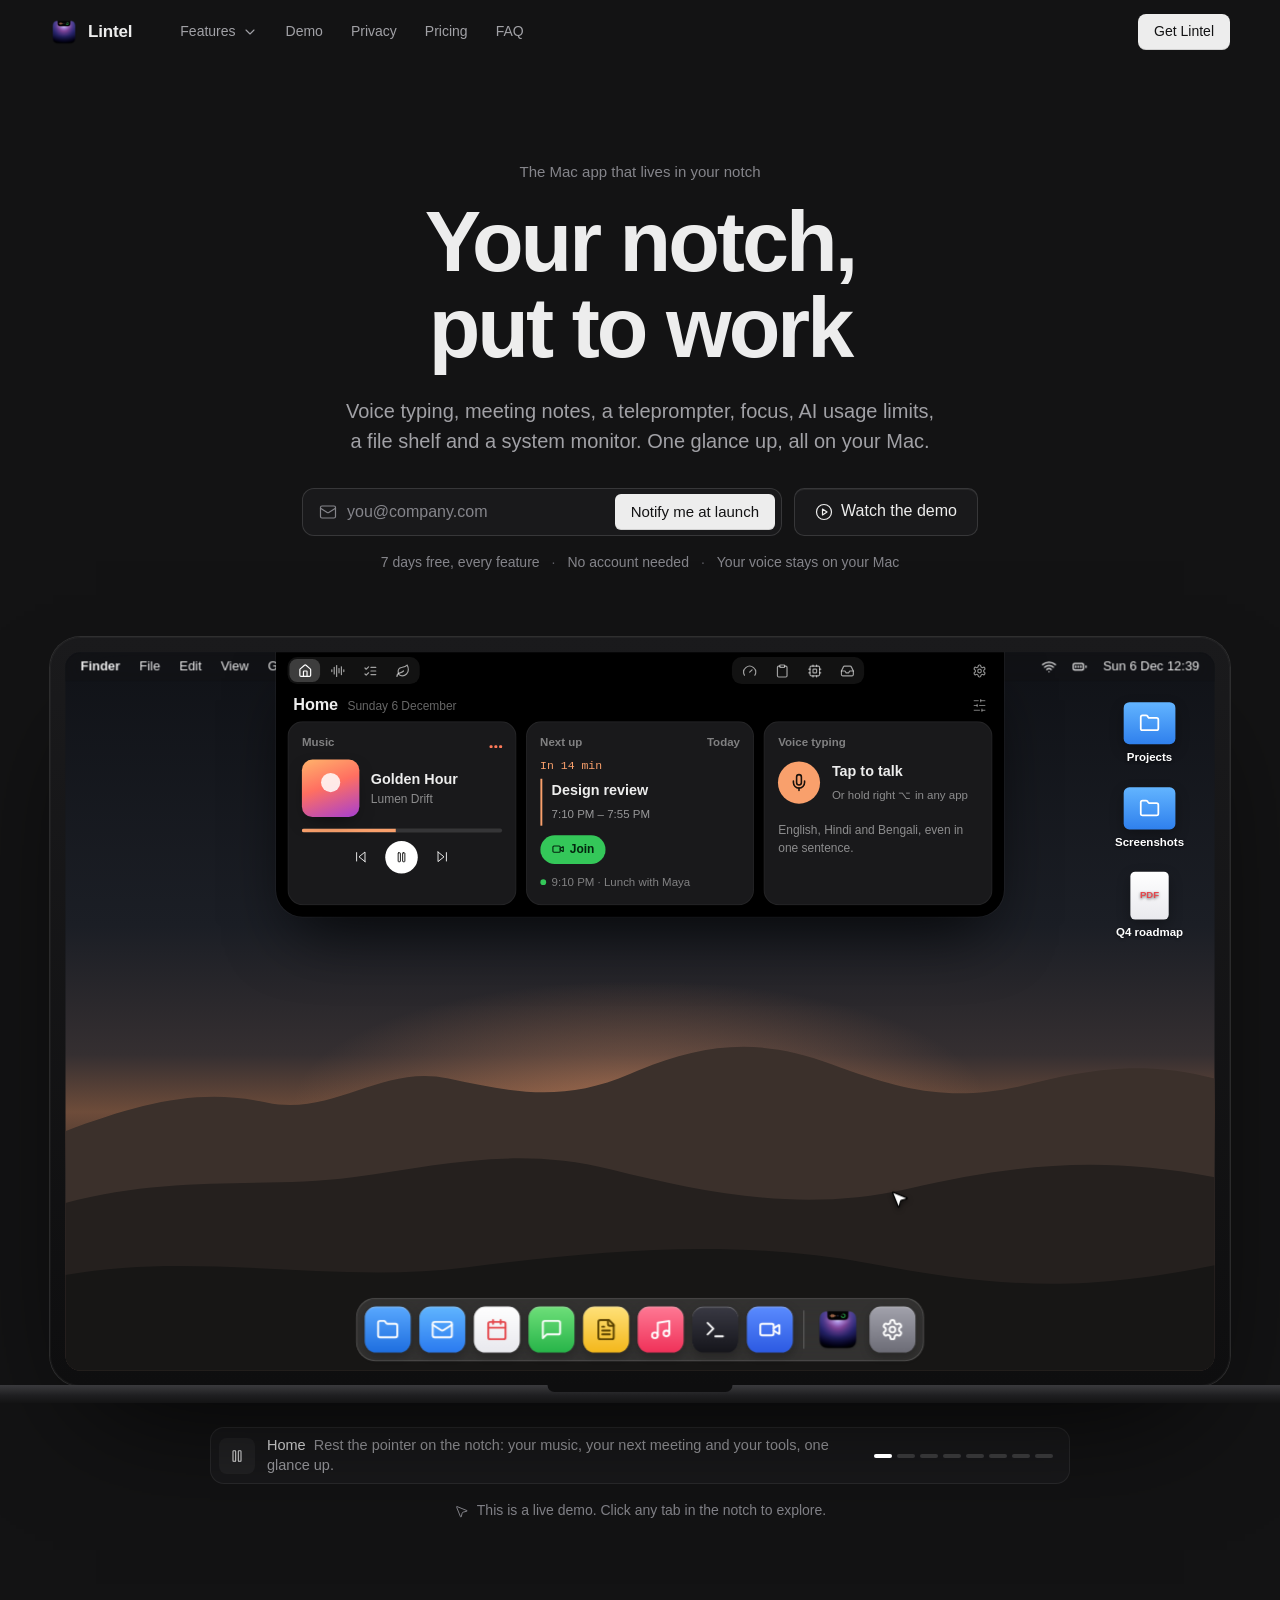
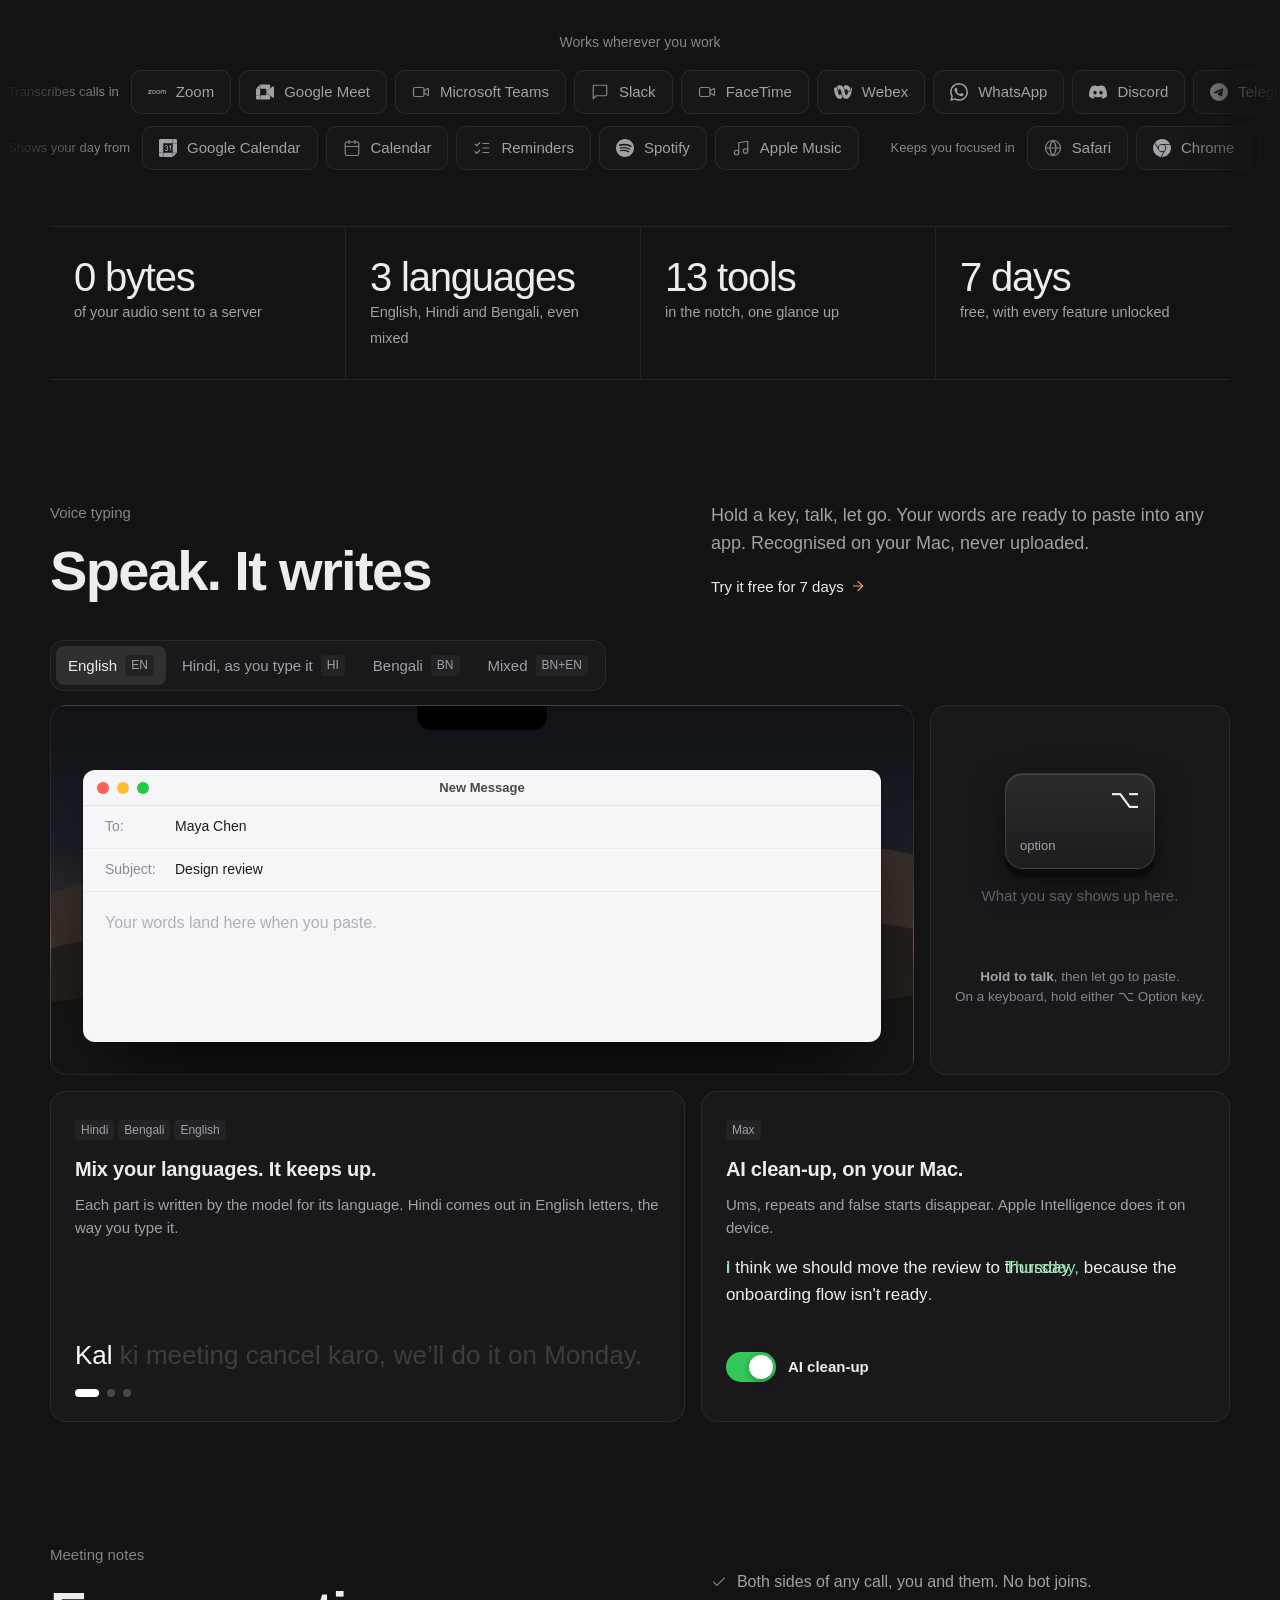
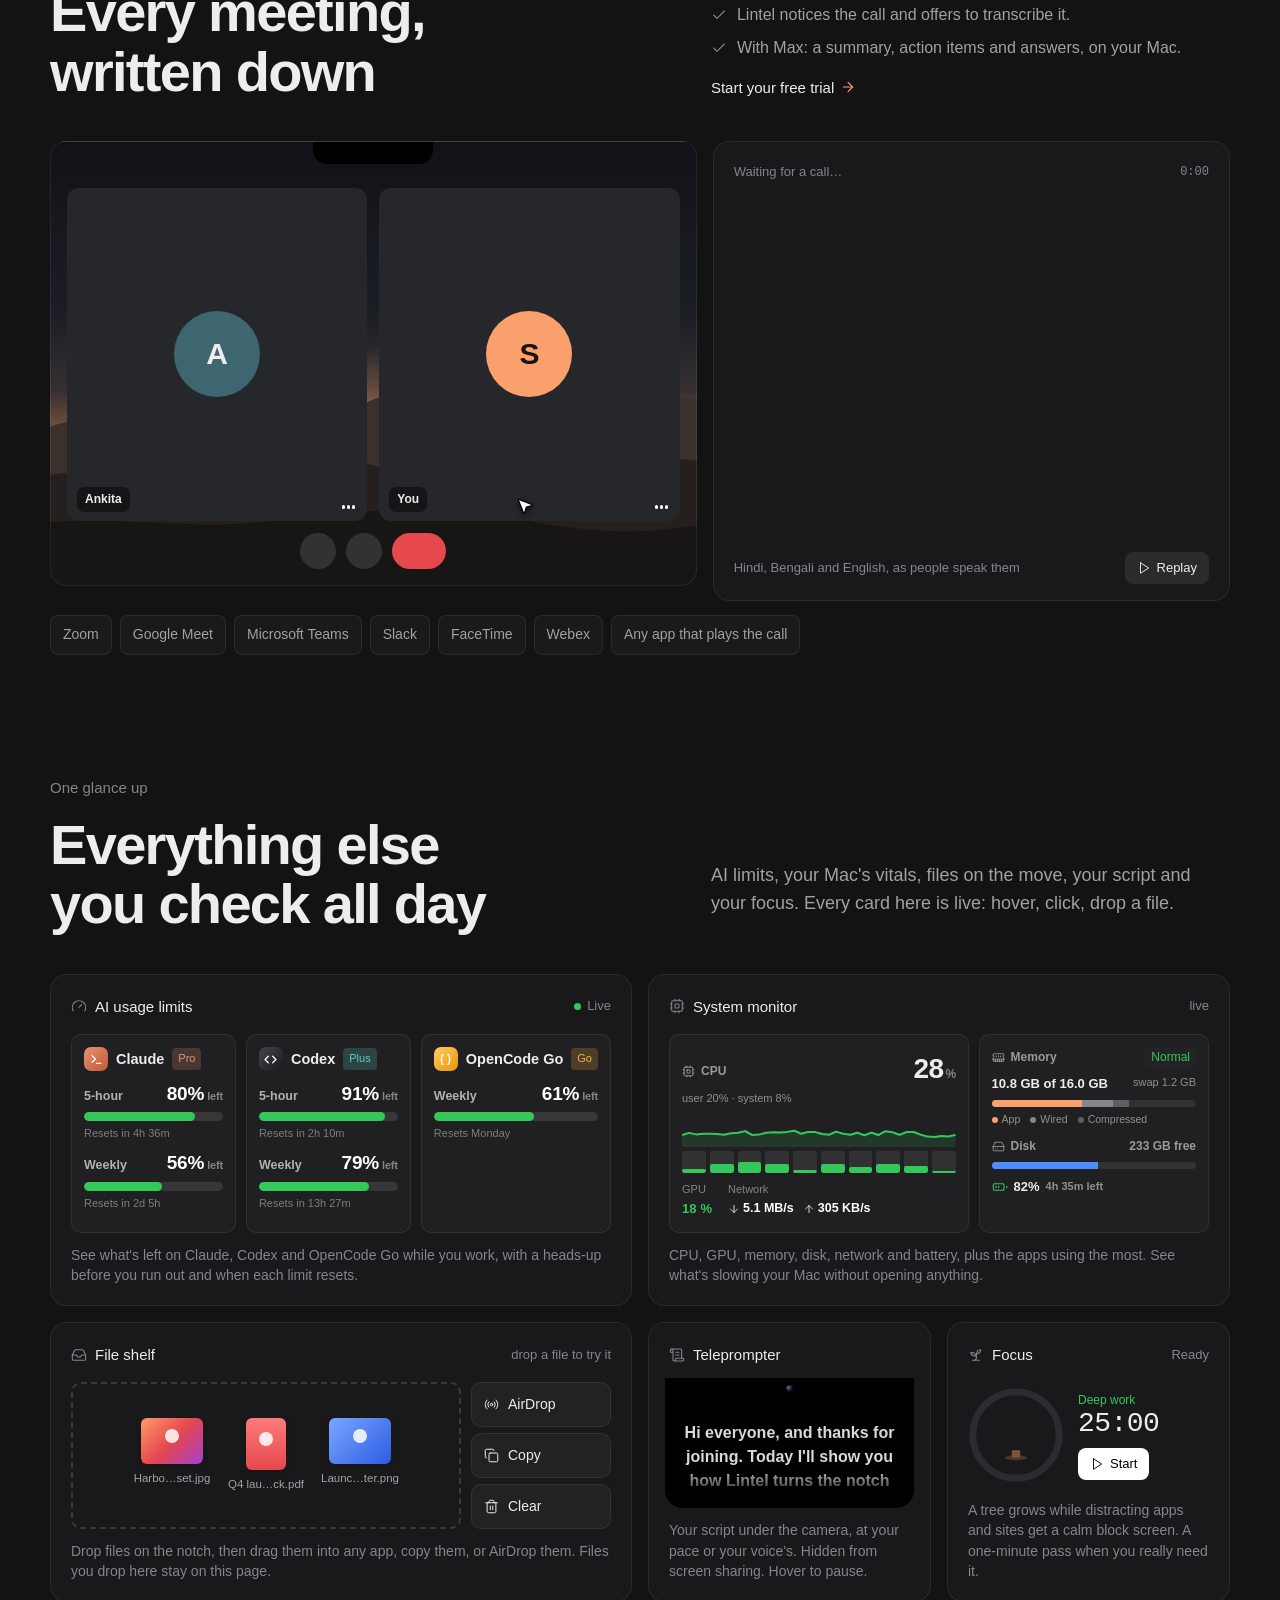
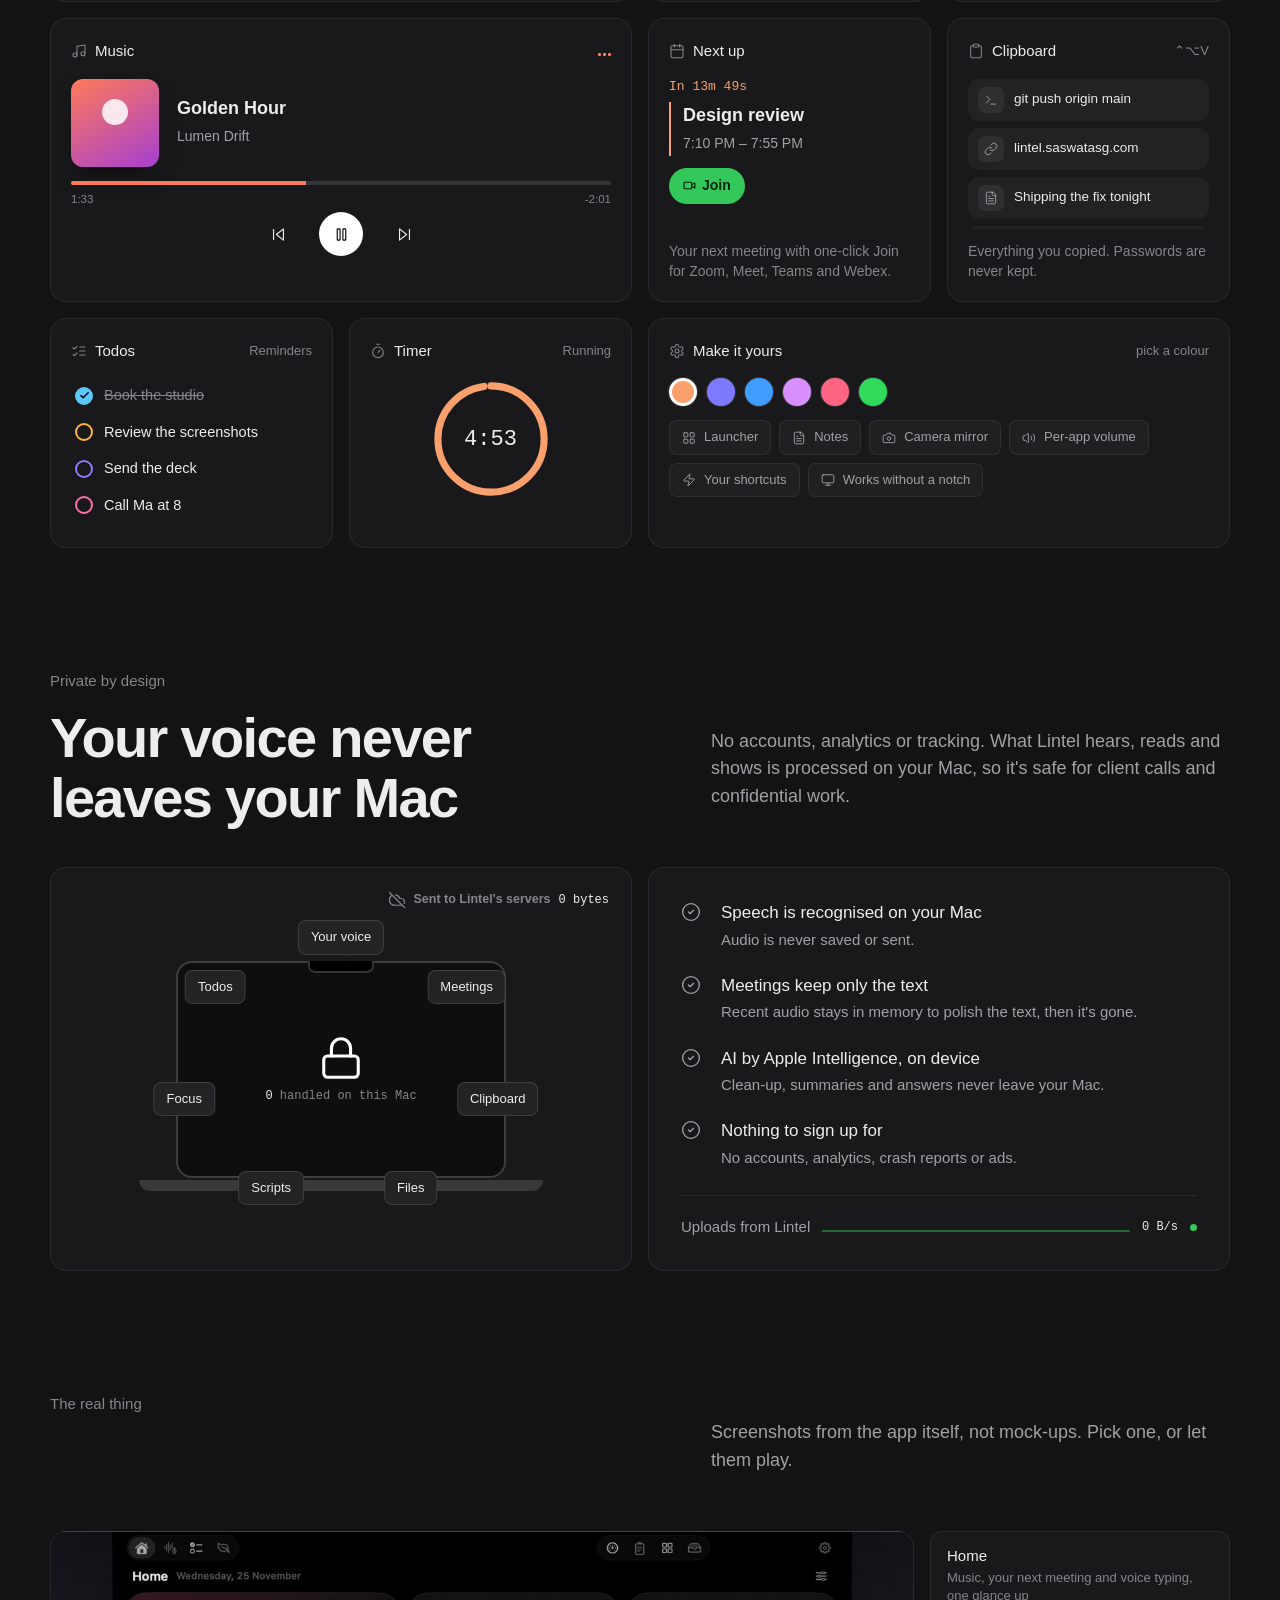
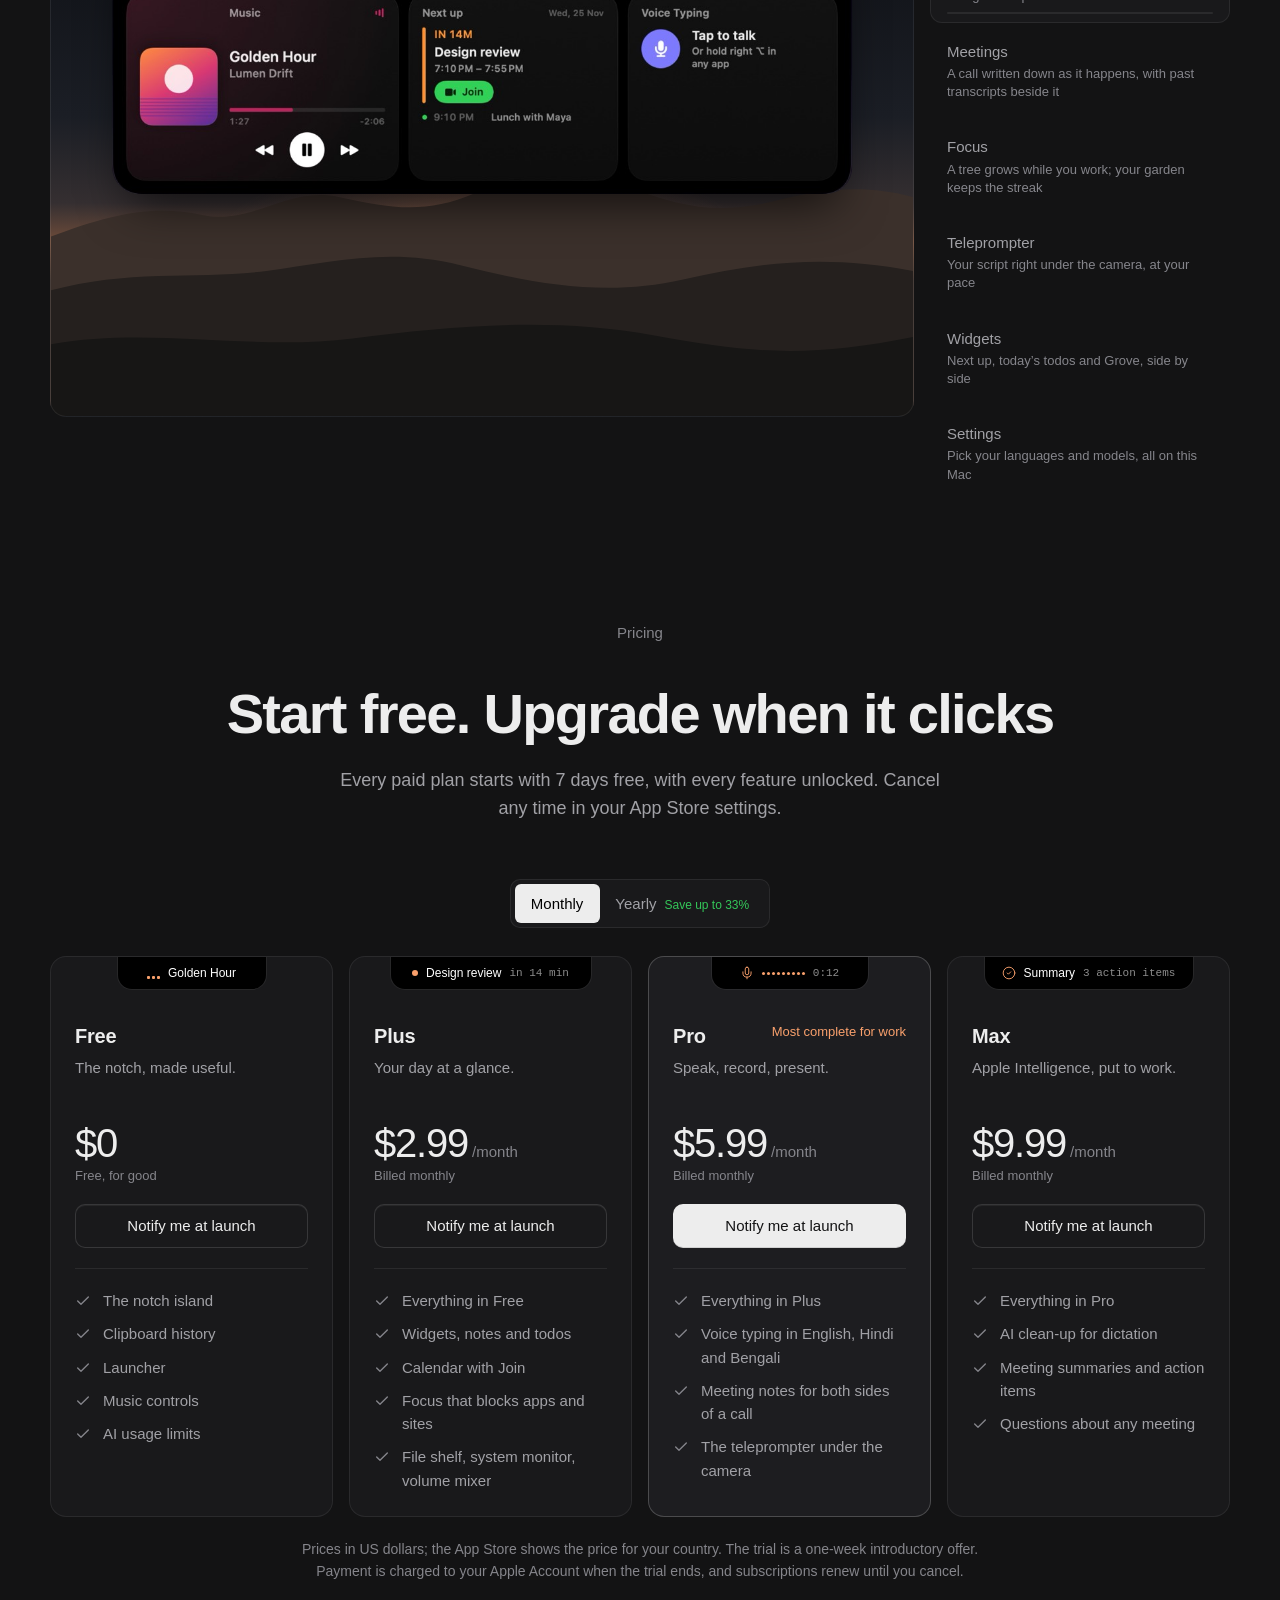
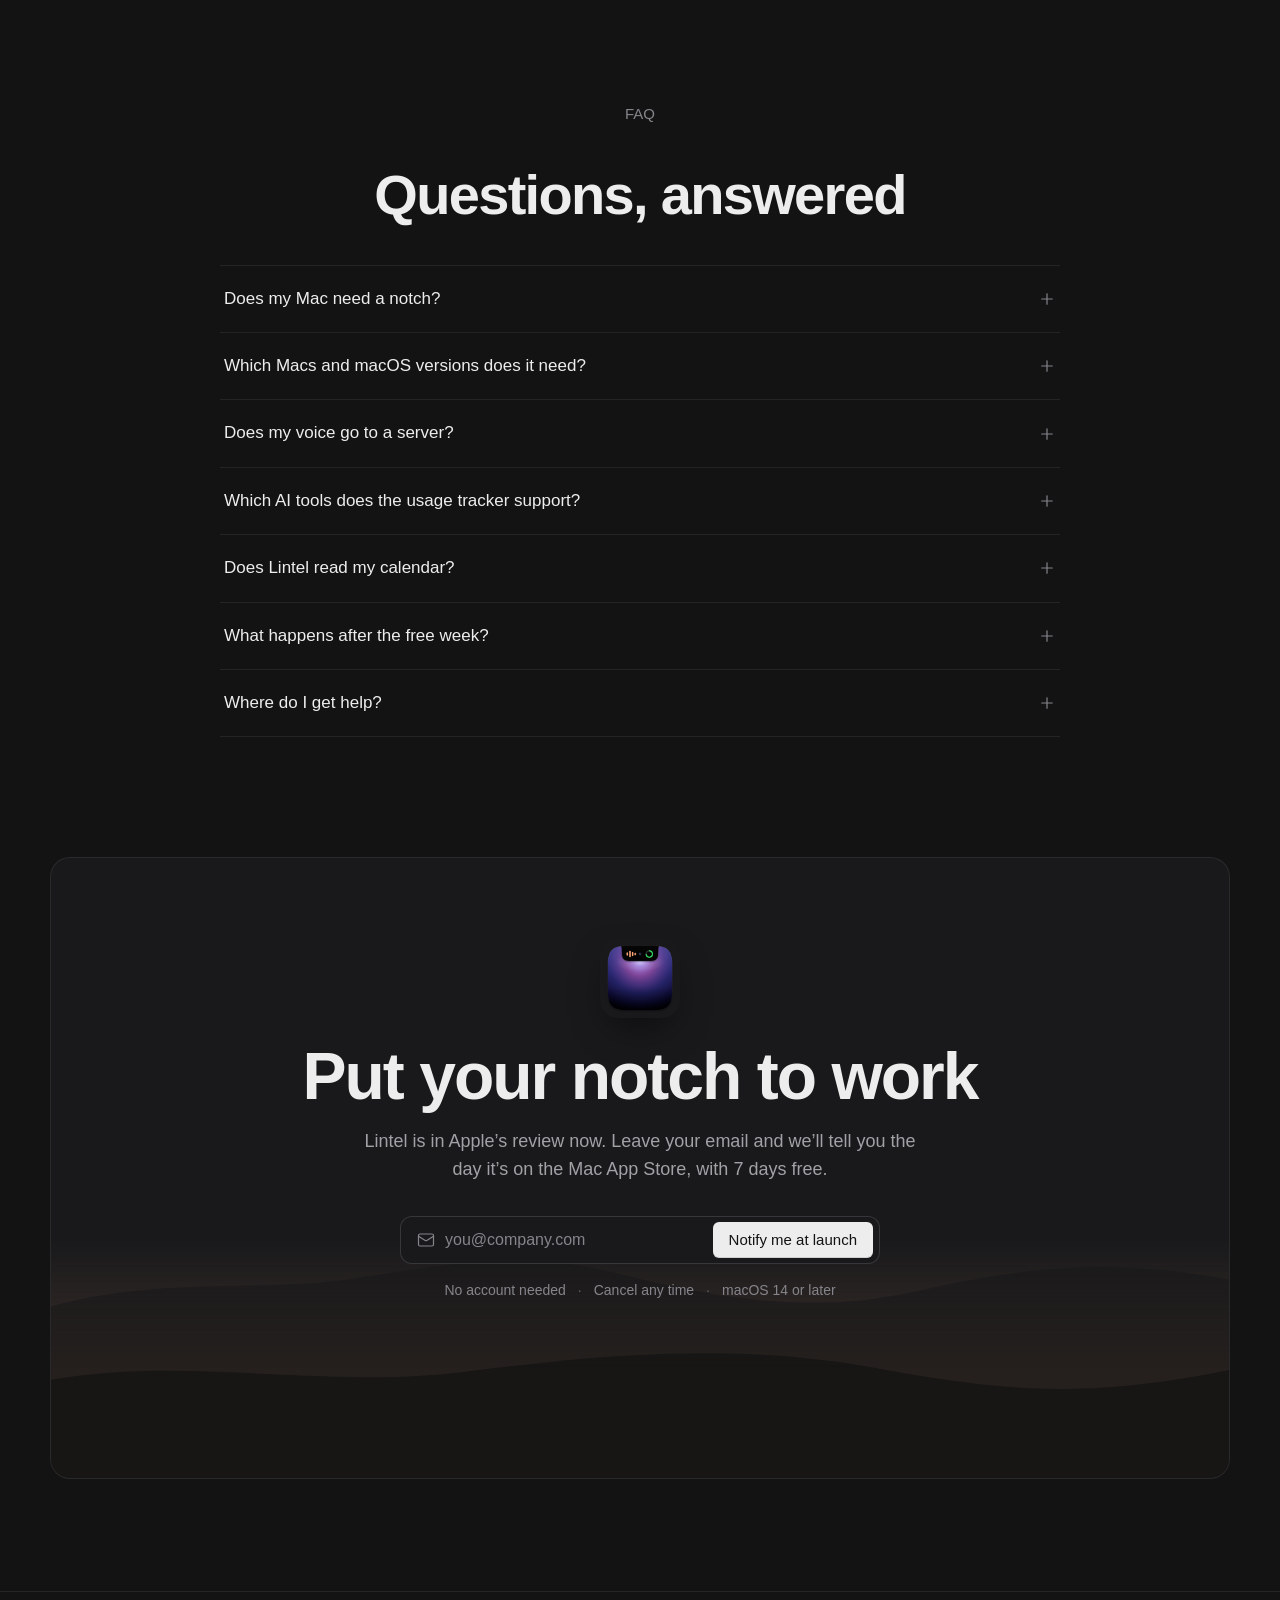
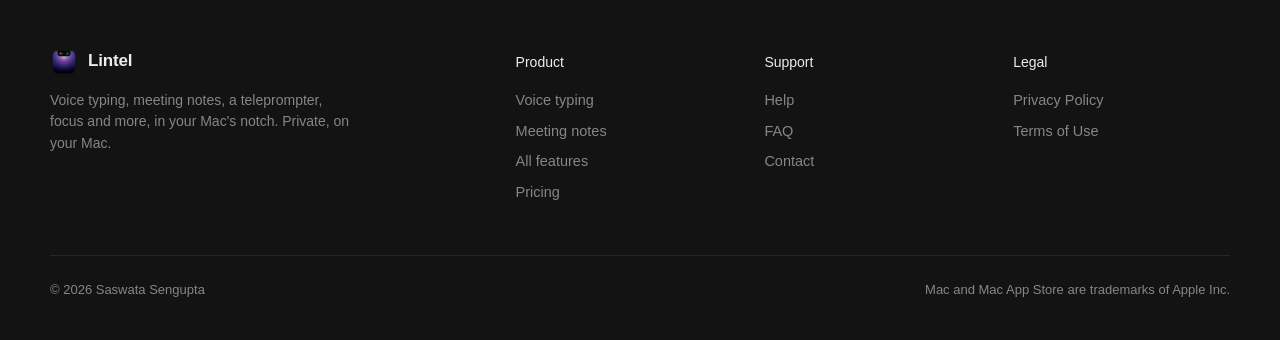
==== commit c789a55e: "Unslopped landing page: graphite and one orange accent, real logos, livelier proof sections - Graphi" ====
--- a/index.html
+++ b/index.html
@@ -14,7 +14,7 @@
 <link rel="icon" href="icon.png">
 <link rel="apple-touch-icon" href="icon.png">
 <script>document.documentElement.classList.add('js')</script>
-<link rel="stylesheet" href="home.css">
+<link rel="stylesheet" href="home.css?v=5">
 </head>
 <body>
 <!-- Icons: Lucide (lucide.dev), ISC License, Copyright (c) Lucide Contributors -->
@@ -86,9 +86,29 @@
 <symbol id="i-zap" viewBox="0 0 24 24"><path d="M4 14a1 1 0 0 1-.78-1.63l9.9-10.2a.5.5 0 0 1 .86.46l-1.92 6.02A1 1 0 0 0 13 10h7a1 1 0 0 1 .78 1.63l-9.9 10.2a.5.5 0 0 1-.86-.46l1.92-6.02A1 1 0 0 0 11 14z"/></symbol>
 <symbol id="i-image" viewBox="0 0 24 24"><rect width="18" height="18" x="3" y="3" rx="2" ry="2"/><circle cx="9" cy="9" r="2"/><path d="m21 15-3.086-3.086a2 2 0 0 0-2.828 0L6 21"/></symbol>
 <symbol id="i-upload" viewBox="0 0 24 24"><path d="M21 15v4a2 2 0 0 1-2 2H5a2 2 0 0 1-2-2v-4"/><polyline points="17 8 12 3 7 8"/><line x1="12" x2="12" y1="3" y2="15"/></symbol>
+<symbol id="i-globe" viewBox="0 0 24 24"><circle cx="12" cy="12" r="10"/><path d="M12 2a14.5 14.5 0 0 0 0 20 14.5 14.5 0 0 0 0-20"/><path d="M2 12h20"/></symbol>
+<symbol id="b-zoom" viewBox="0 0 24 24"><path d="M5.033 14.649H.743a.74.74 0 0 1-.686-.458.74.74 0 0 1 .16-.808L3.19 10.41H1.06A1.06 1.06 0 0 1 0 9.35h3.957c.301 0 .57.18.686.458a.74.74 0 0 1-.161.808L1.51 13.59h2.464c.585 0 1.06.475 1.06 1.06zM24 11.338c0-1.14-.927-2.066-2.066-2.066-.61 0-1.158.265-1.537.686a2.061 2.061 0 0 0-1.536-.686c-1.14 0-2.066.926-2.066 2.066v3.311a1.06 1.06 0 0 0 1.06-1.06v-2.251a1.004 1.004 0 0 1 2.013 0v2.251c0 .586.474 1.06 1.06 1.06v-3.311a1.004 1.004 0 0 1 2.012 0v2.251c0 .586.475 1.06 1.06 1.06zM16.265 12a2.728 2.728 0 1 1-5.457 0 2.728 2.728 0 0 1 5.457 0zm-1.06 0a1.669 1.669 0 1 0-3.338 0 1.669 1.669 0 0 0 3.338 0zm-4.82 0a2.728 2.728 0 1 1-5.458 0 2.728 2.728 0 0 1 5.457 0zm-1.06 0a1.669 1.669 0 1 0-3.338 0 1.669 1.669 0 0 0 3.338 0z"/></symbol>
+<symbol id="b-googlemeet" viewBox="0 0 24 24"><path d="M5.53 2.13 0 7.75h5.53zm.398 0v5.62h7.608v3.65l5.47-4.45c-.014-1.22.031-2.25-.025-3.46-.148-1.09-1.287-1.47-2.236-1.36zM23.1 4.32c-.802.295-1.358.995-2.047 1.49-2.506 2.05-4.982 4.12-7.468 6.19 3.025 2.59 6.04 5.18 9.065 7.76 1.218.671 1.428-.814 1.328-1.64v-13a.828.828 0 0 0-.877-.825zM.038 8.15v7.7h5.53v-7.7zm13.577 8.1H6.008v5.62c3.864-.006 7.737.011 11.58-.009 1.02-.07 1.618-1.12 1.468-2.07v-2.51l-5.47-4.68v3.65zm-13.577 0c.02 1.44-.041 2.88.033 4.31.162.948 1.158 1.43 2.047 1.31h3.464v-5.62z"/></symbol>
+<symbol id="b-webex" viewBox="0 0 24 24"><path d="M21.78 7.376c.512 1.181.032 2.644-1.11 3.106-2.157.888-3-1.295-3-1.295-.236-.55-.727-1.496-1.335-1.496-.204 0-.503 0-.94.844-.229.443-.434 1.185-.616 1.84l-.09.32c-.373-1.587-.821-3.454-1.536-4.816-.195-.38-.42-.74-.673-1.08a5.135 5.135 0 0 1 1.743-1.337 4.891 4.891 0 0 1 2.112-.463c1.045 0 2.765.338 4.227 2.227.167.206.317.424.448.654.278.441.52.904.726 1.383l.043.113zM.02 8.4C-.15 7.105.8 5.845 1.953 5.755c1.794-.157 2.36 1.385 2.455 1.89l.022.137c.07.44.29 1.838.48 2.744.078.4.244 1.013.353 1.416l.006.022.026.092c.11.4.232.799.362 1.193.185.548.399 1.085.641 1.61.47.955.93 1.45 1.367 1.45.203 0 .512 0 .96-.878.283-.59.512-1.208.684-1.845.373 1.598.811 3.128 1.495 4.456.205.406.444.794.715 1.16a5.124 5.124 0 0 1-1.742 1.338 4.88 4.88 0 0 1-2.112.461c-1.548 0-3.727-.698-5.339-4.005a22.407 22.407 0 0 1-1.078-2.824 26.848 26.848 0 0 1-.693-2.656 48.56 48.56 0 0 1-.215-1.114C.191 9.603.074 8.872.02 8.4zm22.047-2.645-.202-.022h-.052c.222.392.421.797.597 1.215l.053.113c.322.76.346 1.614.068 2.391a3.079 3.079 0 0 1-1.552 1.749 2.93 2.93 0 0 1-1.228.28 3.115 3.115 0 0 1-.854-.135c-.299 1.182-.768 2.634-1.195 3.511-.427.877-.93 1.451-1.378 1.451-.192 0-.501 0-.95-.877a10.746 10.746 0 0 1-.683-1.845 38.722 38.722 0 0 1-.396-1.575 12.67 12.67 0 0 1-.136-.598l-.002-.01c-.406-1.778-.865-3.645-1.655-5.142A8.263 8.263 0 0 0 11.52 4.8a5.136 5.136 0 0 0-1.748-1.34A4.892 4.892 0 0 0 7.654 3c-1.036 0-2.754.338-4.217 2.228.466.223.867.562 1.164.984.305.433.499.933.565 1.458.076.563.256 1.654.47 2.688l.001.007c.021.11.042.221.073.342.126-.34.25-.642.38-.955l.112-.271.128-.293c.235-.55.726-1.496 1.324-1.496.213 0 .513 0 .95.844.296.606.532 1.239.706 1.89.138.507.276 1.047.394 1.587.04.148.07.296.101.444l.006.028c.427 1.879.875 3.69 1.644 5.187.159.317.34.622.545.911.15.215.31.422.48.62 1.27 1.45 2.733 1.8 3.843 1.8 1.548 0 3.738-.698 5.35-4.006.822-1.7 1.515-4.208 1.772-5.48.256-1.27.449-2.419.534-3.115.04-.307.023-.618-.051-.918-.075-.299-.205-.579-.382-.825a2.247 2.247 0 0 0-.653-.607 2.143 2.143 0 0 0-.826-.296z"/></symbol>
+<symbol id="b-whatsapp" viewBox="0 0 24 24"><path d="M17.472 14.382c-.297-.149-1.758-.867-2.03-.967-.273-.099-.471-.148-.67.15-.197.297-.767.966-.94 1.164-.173.199-.347.223-.644.075-.297-.15-1.255-.463-2.39-1.475-.883-.788-1.48-1.761-1.653-2.059-.173-.297-.018-.458.13-.606.134-.133.298-.347.446-.52.149-.174.198-.298.298-.497.099-.198.05-.371-.025-.52-.075-.149-.669-1.612-.916-2.207-.242-.579-.487-.5-.669-.51-.173-.008-.371-.01-.57-.01-.198 0-.52.074-.792.372-.272.297-1.04 1.016-1.04 2.479 0 1.462 1.065 2.875 1.213 3.074.149.198 2.096 3.2 5.077 4.487.709.306 1.262.489 1.694.625.712.227 1.36.195 1.871.118.571-.085 1.758-.719 2.006-1.413.248-.694.248-1.289.173-1.413-.074-.124-.272-.198-.57-.347m-5.421 7.403h-.004a9.87 9.87 0 01-5.031-1.378l-.361-.214-3.741.982.998-3.648-.235-.374a9.86 9.86 0 01-1.51-5.26c.001-5.45 4.436-9.884 9.888-9.884 2.64 0 5.122 1.03 6.988 2.898a9.825 9.825 0 012.893 6.994c-.003 5.45-4.437 9.884-9.885 9.884m8.413-18.297A11.815 11.815 0 0012.05 0C5.495 0 .16 5.335.157 11.892c0 2.096.547 4.142 1.588 5.945L.057 24l6.305-1.654a11.882 11.882 0 005.683 1.448h.005c6.554 0 11.89-5.335 11.893-11.893a11.821 11.821 0 00-3.48-8.413Z"/></symbol>
+<symbol id="b-discord" viewBox="0 0 24 24"><path d="M20.317 4.3698a19.7913 19.7913 0 00-4.8851-1.5152.0741.0741 0 00-.0785.0371c-.211.3753-.4447.8648-.6083 1.2495-1.8447-.2762-3.68-.2762-5.4868 0-.1636-.3933-.4058-.8742-.6177-1.2495a.077.077 0 00-.0785-.037 19.7363 19.7363 0 00-4.8852 1.515.0699.0699 0 00-.0321.0277C.5334 9.0458-.319 13.5799.0992 18.0578a.0824.0824 0 00.0312.0561c2.0528 1.5076 4.0413 2.4228 5.9929 3.0294a.0777.0777 0 00.0842-.0276c.4616-.6304.8731-1.2952 1.226-1.9942a.076.076 0 00-.0416-.1057c-.6528-.2476-1.2743-.5495-1.8722-.8923a.077.077 0 01-.0076-.1277c.1258-.0943.2517-.1923.3718-.2914a.0743.0743 0 01.0776-.0105c3.9278 1.7933 8.18 1.7933 12.0614 0a.0739.0739 0 01.0785.0095c.1202.099.246.1981.3728.2924a.077.077 0 01-.0066.1276 12.2986 12.2986 0 01-1.873.8914.0766.0766 0 00-.0407.1067c.3604.698.7719 1.3628 1.225 1.9932a.076.076 0 00.0842.0286c1.961-.6067 3.9495-1.5219 6.0023-3.0294a.077.077 0 00.0313-.0552c.5004-5.177-.8382-9.6739-3.5485-13.6604a.061.061 0 00-.0312-.0286zM8.02 15.3312c-1.1825 0-2.1569-1.0857-2.1569-2.419 0-1.3332.9555-2.4189 2.157-2.4189 1.2108 0 2.1757 1.0952 2.1568 2.419 0 1.3332-.9555 2.4189-2.1569 2.4189zm7.9748 0c-1.1825 0-2.1569-1.0857-2.1569-2.419 0-1.3332.9554-2.4189 2.1569-2.4189 1.2108 0 2.1757 1.0952 2.1568 2.419 0 1.3332-.946 2.4189-2.1568 2.4189Z"/></symbol>
+<symbol id="b-telegram" viewBox="0 0 24 24"><path d="M11.944 0A12 12 0 0 0 0 12a12 12 0 0 0 12 12 12 12 0 0 0 12-12A12 12 0 0 0 12 0a12 12 0 0 0-.056 0zm4.962 7.224c.1-.002.321.023.465.14a.506.506 0 0 1 .171.325c.016.093.036.306.02.472-.18 1.898-.962 6.502-1.36 8.627-.168.9-.499 1.201-.82 1.23-.696.065-1.225-.46-1.9-.902-1.056-.693-1.653-1.124-2.678-1.8-1.185-.78-.417-1.21.258-1.91.177-.184 3.247-2.977 3.307-3.23.007-.032.014-.15-.056-.212s-.174-.041-.249-.024c-.106.024-1.793 1.14-5.061 3.345-.48.33-.913.49-1.302.48-.428-.008-1.252-.241-1.865-.44-.752-.245-1.349-.374-1.297-.789.027-.216.325-.437.893-.663 3.498-1.524 5.83-2.529 6.998-3.014 3.332-1.386 4.025-1.627 4.476-1.635z"/></symbol>
+<symbol id="b-signal" viewBox="0 0 24 24"><path d="M12 0q-.934 0-1.83.139l.17 1.111a11 11 0 0 1 3.32 0l.172-1.111A12 12 0 0 0 12 0M9.152.34A12 12 0 0 0 5.77 1.742l.584.961a10.8 10.8 0 0 1 3.066-1.27zm5.696 0-.268 1.094a10.8 10.8 0 0 1 3.066 1.27l.584-.962A12 12 0 0 0 14.848.34M12 2.25a9.75 9.75 0 0 0-8.539 14.459c.074.134.1.292.064.441l-1.013 4.338 4.338-1.013a.62.62 0 0 1 .441.064A9.7 9.7 0 0 0 12 21.75c5.385 0 9.75-4.365 9.75-9.75S17.385 2.25 12 2.25m-7.092.068a12 12 0 0 0-2.59 2.59l.909.664a11 11 0 0 1 2.345-2.345zm14.184 0-.664.909a11 11 0 0 1 2.345 2.345l.909-.664a12 12 0 0 0-2.59-2.59M1.742 5.77A12 12 0 0 0 .34 9.152l1.094.268a10.8 10.8 0 0 1 1.269-3.066zm20.516 0-.961.584a10.8 10.8 0 0 1 1.27 3.066l1.093-.268a12 12 0 0 0-1.402-3.383M.138 10.168A12 12 0 0 0 0 12q0 .934.139 1.83l1.111-.17A11 11 0 0 1 1.125 12q0-.848.125-1.66zm23.723.002-1.111.17q.125.812.125 1.66c0 .848-.042 1.12-.125 1.66l1.111.172a12.1 12.1 0 0 0 0-3.662M1.434 14.58l-1.094.268a12 12 0 0 0 .96 2.591l-.265 1.14 1.096.255.36-1.539-.188-.365a10.8 10.8 0 0 1-.87-2.35m21.133 0a10.8 10.8 0 0 1-1.27 3.067l.962.584a12 12 0 0 0 1.402-3.383zm-1.793 3.848a11 11 0 0 1-2.345 2.345l.664.909a12 12 0 0 0 2.59-2.59zm-19.959 1.1L.357 21.48a1.8 1.8 0 0 0 2.162 2.161l1.954-.455-.256-1.095-1.953.455a.675.675 0 0 1-.81-.81l.454-1.954zm16.832 1.769a10.8 10.8 0 0 1-3.066 1.27l.268 1.093a12 12 0 0 0 3.382-1.402zm-10.94.213-1.54.36.256 1.095 1.139-.266c.814.415 1.683.74 2.591.961l.268-1.094a10.8 10.8 0 0 1-2.35-.869zm3.634 1.24-.172 1.111a12.1 12.1 0 0 0 3.662 0l-.17-1.111q-.812.125-1.66.125a11 11 0 0 1-1.66-.125"/></symbol>
+<symbol id="b-jitsi" viewBox="0 0 24 24"><path d="M19.6711 8.6222a2.31 2.31 0 0 0-.8952-.9978c-.4642-.2943-1.044-.3567-1.4482-.3567q-.2042 0-.4075.0211h-.01a3 3 0 0 1 .0335-.1862c.0202-.1028.0432-.2194.0562-.3408.0538-.5208-.1315-1.2216-.4728-1.7847-.0542-.0897-.0523-.1205-.0523-.1205a.4.4 0 0 1 .0595-.0696l.0312-.0326c.8069-.864 1.0507-1.814.7238-2.8291C16.6697 0 16.5036 0 16.3821 0a.192.192 0 0 0-.144.0629.224.224 0 0 0-.0484.1771c.0628.6384-.0812 1.5523-.1772 1.9003-.1176.4378-.528 1.0906-1.824 1.7112a3 3 0 0 1-.2784.1023c-.4228.1416-1.1294.3782-1.522.9187-.2962.347-.3678.6945-.496 1.322-.1141.5577-.2063 1.2369-.0258 2.0475a6 6 0 0 0 .0514.2074c.011.0428.0206.0797.0278.1118l.0154-.0033-.016.0043c.012.048.0045.0596-.0128.0716a1.3 1.3 0 0 1-.192.059c-.192.0307-.384.0648-.5674.1008-.5837.1003-2.3482.4046-3.1608 1.6982-.5016.7978-.5726 1.8398-.2122 3.1008.374 1.248 1.116 2.1058 1.6239 2.2805l.0081.0028q.0547.0246.1056.0418c0 .035-.0033.0778-.0076.1258a2 2 0 0 0-.0101.069c-.0557.4071-.2477.8459-.4435.8574-.1032-.0202-.5122-.252-.8016-.4421a31 31 0 0 1-.264-.1738c-.8079-.5347-1.2533-.8289-1.934-.9048a.7.7 0 0 0-.07-.0038c-.72 0-2.016 1.2125-2.0434 3.6288-.014 1.2106.1128 2.317.3778 3.289.189.697.3907 1.094.4492 1.2L5.0234 24l.1066-.48c.5616-2.544 1.2547-3.157 2.4081-3.8904.8453.792 1.9556 1.2096 3.2199 1.2096 1.0656 0 2.1806-.3096 3.1387-.8722.9413-.552 1.668-1.296 2.112-2.1556.0739.048.1632.1104.2222.1516.2112.1478.2559.179.3312.179h.0068c.0825-.0033.8611-.2644 1.6584-1.2384.4632-.5658.8453-1.2657 1.1352-2.0812.359-1.008.576-2.1984.65-3.5372.0815-1.124-.0327-2.0193-.3395-2.6606zm-2.9866-6.4708c.067.27.0756.551.0255.8246-.0749.5318-.3005 1.008-.6855 1.4424a8.21 8.21 0 0 0 .66-2.267m-.5568 3.301c.1173.1773.2068.3715.2655.576.065.268.0534.549-.0336.8106-.1378.3279-.3226.4935-.5496.4935h-.0303a.6.6 0 0 1-.2256-.0826c-.2918-.1709-.4497-.624-.336-.9561a.5.5 0 0 0 .0135-.0303c.0187-.048.072-.1401.2198-.2827.2112-.1867.5199-.4224.6754-.528zm-3.3792-.0903.003-.0053V5.352c.0623-.1536.492-.4022.777-.5669a6 6 0 0 1 .1067-.0619 4.1 4.1 0 0 1 .384-.1771c.469-.1997 1.2-.5107 1.8018-1.09-.1746.6124-.5952 1.644-1.2864 2.2684-.1536.1387-.4636.2616-.8232.4037-.3873.1526-.8529.336-1.3046.613.035-.3534.144-.9697.3394-1.3791zm-.3 1.9958c.2324-.192.6576-.4521 2.051-.912a6 6 0 0 1 .0313.1541c.0086.0418.0177.0893.0283.1411.0912.4503.192.9561 1.1294 1.237-.0873.192-.2668.5165-.3292.5783l-.0207.0178-.0144.0236c-.1824.2928-1.1683.9316-1.6099.9316a.33.33 0 0 1-.0566-.0042c-.266-.0514-.8765-.5938-1.056-.9946-.3471-.7868-.276-1.0704-.1556-1.1707zM8.9767 14.579c-.5107-.7598-.8976-2.0875-.6442-3.155v-.0048c.1224-.5808.528-.9226.6956-1.0426l.024-.0178c.2486-.2169.7574-.4458 1.4332-.646.096-.025.1488-.036.1512-.036.1243-.026.2602-.0572.3922-.0874a6.8 6.8 0 0 1 .7584-.1482 2.2 2.2 0 0 0 .189-.0308 1.45 1.45 0 0 1 .2526-.0326.324.324 0 0 1 .192.0508c.2506.2976.864.8852 1.2662.9198h.0255c.4579-.0246 1.1755-.4714 2.1336-1.3292.1627-.144.3139-.2698.4622-.3796l.0183-.014a3.52 3.52 0 0 1 .8553-.4776c-.1003.3284-.18.8894.144 1.68.1685.409.492 1.3306.7603 2.233.4618 1.5542.3975 1.8278.3884 1.8532a.53.53 0 0 1-.062.1498.37.37 0 0 1-.1032-.0364c-.2328-.1076-.494-.2996-.7992-.5252-.5664-.4152-1.2705-.9316-2.3011-1.3344-.757-.2952-1.5096-.4454-2.2358-.4454a4.67 4.67 0 0 0-.8967.0854c-1.6233.3202-2.4792 1.0358-2.9385 1.4208l-.0034.0029a.188.188 0 0 0-.059.2088.185.185 0 0 0 .1766.1215c.0418 0 .0826-.0116.2174-.0504a9.04 9.04 0 0 1 1.488-.3101q.271-.0316.5439-.0322c.7858 0 1.5086.24 2.2738.7599.1752.1464.2822.2433.347.3072l-.0662.0172-.4642.131c-1.1491.325-2.8863.816-3.7085.816a1.4 1.4 0 0 1-.1886-.011c-.2132-.0312-.4733-.254-.7148-.61zm-3.3893 5.8296a4.09 4.09 0 0 0-.7013 1.415c-.1545-.7406-.336-1.9588-.2328-2.9072.215-1.9652 1.1885-2.6232 1.333-2.6578h.0091c.0082 0 .0178 0 .037.0206.0777.0844.2457.4411.1233 1.9162-.0288.3038.0442.561.218.7646.1177.1346.2658.2392.432.3052a4.96 4.96 0 0 0-1.2202 1.144zM7.242 18.48a.43.43 0 0 1-.1608.0374.129.129 0 0 1-.1056-.0403c-.0312-.0327-.1018-.144-.0792-.4728.0158-.1618.0384-.3231.0595-.48a7 7 0 0 0 .0845-.8933c.5673.3715 1.1961.7651 1.6032.9466-.266.2356-.8194.6595-1.4016.9033zm7.404-.0528a5.35 5.35 0 0 1-3.47 1.632 6.3 6.3 0 0 1-.4627.0173c-1.7361 0-2.6184-.7368-3.024-1.1472 1.9618-.8463 2.3597-2.0563 2.5335-2.5849a2 2 0 0 1 .048-.1344c.0749-.0374.313-.144 1.0473-.419.576-.2074 1.2668-.4396 1.8759-.645.5073-.171.9456-.3193 1.1851-.4072l.0197-.0062a1 1 0 0 1 .096-.023l.0134.0173c.2232.2909.5914.468.5947.4704.2768.1236.5728.1983.875.2208-.0071 1.0488-.4862 2.1365-1.329 3.0087zm1.5216-3.5908c-.7263 0-.9811-.2338-1.2187-.5166-1.1794-1.4059-2.4831-1.6363-2.9895-1.6704a7.3 7.3 0 0 0-.4733-.0158c-.1277 0-.2525.0034-.3744.011a5.7 5.7 0 0 1 1.824-.3034c1.3008 0 2.5532.4608 3.721 1.369.4762.3701.8266.6326 1.1294.8434a28 28 0 0 1-.5976.168l-.096.0264a5.76 5.76 0 0 1-.9235.0883zm.4526 2.6586c-.0763-.0672-.192-.1742-.3115-.2832a4.7 4.7 0 0 0 .2477-.864c.0566-.3115.0921-.72.1085-.9364a8.6 8.6 0 0 0 1.0224-.2175c.4046-.1161.717-.2481.9398-.3984-.6946 1.7343-1.7006 2.496-2.007 2.6985zm2.4034-3.9662c-.1032-.8548-.4493-1.9118-.5847-2.3227-.0144-.048-.0264-.0825-.0345-.108-.0101-.0327-.0413-.1195-.1056-.2971-.1666-.4652-.5141-1.4318-.576-1.718-.0888-.4204.1118-.9988.24-1.0492a.35.35 0 0 1 .1238-.0226c.2362 0 .528.2232.7589.5832.2794.432.445 1.0046.4666 1.6076.048 1.3156-.074 2.4148-.288 3.3268"/></symbol>
+<symbol id="b-claude" viewBox="0 0 24 24"><path d="m4.7144 15.9555 4.7174-2.6471.079-.2307-.079-.1275h-.2307l-.7893-.0486-2.6956-.0729-2.3375-.0971-2.2646-.1214-.5707-.1215-.5343-.7042.0546-.3522.4797-.3218.686.0608 1.5179.1032 2.2767.1578 1.6514.0972 2.4468.255h.3886l.0546-.1579-.1336-.0971-.1032-.0972L6.973 9.8356l-2.55-1.6879-1.3356-.9714-.7225-.4918-.3643-.4614-.1578-1.0078.6557-.7225.8803.0607.2246.0607.8925.686 1.9064 1.4754 2.4893 1.8336.3643.3035.1457-.1032.0182-.0728-.164-.2733-1.3539-2.4467-1.445-2.4893-.6435-1.032-.17-.6194c-.0607-.255-.1032-.4674-.1032-.7285L6.287.1335 6.6997 0l.9957.1336.419.3642.6192 1.4147 1.0018 2.2282 1.5543 3.0296.4553.8985.2429.8318.091.255h.1579v-.1457l.1275-1.706.2368-2.0947.2307-2.6957.0789-.7589.3764-.9107.7468-.4918.5828.2793.4797.686-.0668.4433-.2853 1.8517-.5586 2.9021-.3643 1.9429h.2125l.2429-.2429.9835-1.3053 1.6514-2.0643.7286-.8196.85-.9046.5464-.4311h1.0321l.759 1.1293-.34 1.1657-1.0625 1.3478-.8804 1.1414-1.2628 1.7-.7893 1.36.0729.1093.1882-.0183 2.8535-.607 1.5421-.2794 1.8396-.3157.8318.3886.091.3946-.3278.8075-1.967.4857-2.3072.4614-3.4364.8136-.0425.0304.0486.0607 1.5482.1457.6618.0364h1.621l3.0175.2247.7892.522.4736.6376-.079.4857-1.2142.6193-1.6393-.3886-3.825-.9107-1.3113-.3279h-.1822v.1093l1.0929 1.0686 2.0035 1.8092 2.5075 2.3314.1275.5768-.3218.4554-.34-.0486-2.2039-1.6575-.85-.7468-1.9246-1.621h-.1275v.17l.4432.6496 2.3436 3.5214.1214 1.0807-.17.3521-.6071.2125-.6679-.1214-1.3721-1.9246L14.38 17.959l-1.1414-1.9428-.1397.079-.674 7.2552-.3156.3703-.7286.2793-.6071-.4614-.3218-.7468.3218-1.4753.3886-1.9246.3157-1.53.2853-1.9004.17-.6314-.0121-.0425-.1397.0182-1.4328 1.9672-2.1796 2.9446-1.7243 1.8456-.4128.164-.7164-.3704.0667-.6618.4008-.5889 2.386-3.0357 1.4389-1.882.929-1.0868-.0062-.1579h-.0546l-6.3385 4.1164-1.1293.1457-.4857-.4554.0608-.7467.2307-.2429 1.9064-1.3114Z"/></symbol>
+<symbol id="b-opencode" viewBox="0 0 24 24"><path d="M22 24H2V0h20zM17 4.8H7v14.4h10z"/></symbol>
+<symbol id="b-googlecalendar" viewBox="0 0 24 24"><path d="M18.316 5.684H24v12.632h-5.684V5.684zM5.684 24h12.632v-5.684H5.684V24zM18.316 5.684V0H1.895A1.894 1.894 0 0 0 0 1.895v16.421h5.684V5.684h12.632zm-7.207 6.25v-.065c.272-.144.5-.349.687-.617s.279-.595.279-.982c0-.379-.099-.72-.3-1.025a2.05 2.05 0 0 0-.832-.714 2.703 2.703 0 0 0-1.197-.257c-.6 0-1.094.156-1.481.467-.386.311-.65.671-.793 1.078l1.085.452c.086-.249.224-.461.413-.633.189-.172.445-.257.767-.257.33 0 .602.088.816.264a.86.86 0 0 1 .322.703c0 .33-.12.589-.36.778-.24.19-.535.284-.886.284h-.567v1.085h.633c.407 0 .748.109 1.02.327.272.218.407.499.407.843 0 .336-.129.614-.387.832s-.565.327-.924.327c-.351 0-.651-.103-.897-.311-.248-.208-.422-.502-.521-.881l-1.096.452c.178.616.505 1.082.977 1.401.472.319.984.478 1.538.477a2.84 2.84 0 0 0 1.293-.291c.382-.193.684-.458.902-.794.218-.336.327-.72.327-1.149 0-.429-.115-.797-.344-1.105a2.067 2.067 0 0 0-.881-.689zm2.093-1.931l.602.913L15 10.045v5.744h1.187V8.446h-.827l-2.158 1.557zM22.105 0h-3.289v5.184H24V1.895A1.894 1.894 0 0 0 22.105 0zm-3.289 23.5l4.684-4.684h-4.684V23.5zM0 22.105C0 23.152.848 24 1.895 24h3.289v-5.184H0v3.289z"/></symbol>
+<symbol id="b-spotify" viewBox="0 0 24 24"><path d="M12 0C5.4 0 0 5.4 0 12s5.4 12 12 12 12-5.4 12-12S18.66 0 12 0zm5.521 17.34c-.24.359-.66.48-1.021.24-2.82-1.74-6.36-2.101-10.561-1.141-.418.122-.779-.179-.899-.539-.12-.421.18-.78.54-.9 4.56-1.021 8.52-.6 11.64 1.32.42.18.479.659.301 1.02zm1.44-3.3c-.301.42-.841.6-1.262.3-3.239-1.98-8.159-2.58-11.939-1.38-.479.12-1.02-.12-1.14-.6-.12-.48.12-1.021.6-1.141C9.6 9.9 15 10.561 18.72 12.84c.361.181.54.78.241 1.2zm.12-3.36C15.24 8.4 8.82 8.16 5.16 9.301c-.6.179-1.2-.181-1.38-.721-.18-.601.18-1.2.72-1.381 4.26-1.26 11.28-1.02 15.721 1.621.539.3.719 1.02.419 1.56-.299.421-1.02.599-1.559.3z"/></symbol>
+<symbol id="b-googlechrome" viewBox="0 0 24 24"><path d="M12 0C8.21 0 4.831 1.757 2.632 4.501l3.953 6.848A5.454 5.454 0 0 1 12 6.545h10.691A12 12 0 0 0 12 0zM1.931 5.47A11.943 11.943 0 0 0 0 12c0 6.012 4.42 10.991 10.189 11.864l3.953-6.847a5.45 5.45 0 0 1-6.865-2.29zm13.342 2.166a5.446 5.446 0 0 1 1.45 7.09l.002.001h-.002l-5.344 9.257c.206.01.413.016.621.016 6.627 0 12-5.373 12-12 0-1.54-.29-3.011-.818-4.364zM12 16.364a4.364 4.364 0 1 1 0-8.728 4.364 4.364 0 0 1 0 8.728Z"/></symbol>
+<symbol id="b-arc" viewBox="0 0 24 24"><path d="M23.9371 8.5089c.1471-.7147.0367-1.4661-.3364-2.0967-.4203-.7094-1.1035-1.1876-1.9075-1.3506a2.9178 2.9178 0 0 0-.5623-.0578h-.0105c-1.3768 0-2.5329.988-2.8061 2.3385-.1629.7935-.4782 1.5607-.9196 2.2701a.263.263 0 0 1-.2363.1205.2627.2627 0 0 1-.2209-.1468l-2.8587-5.9906c-.3626-.762-1.0142-1.361-1.8235-1.5975-1.3873-.4099-2.8166.2838-3.4052 1.524L5.897 9.7333c-.0788.1629-.31.1576-.3784-.0053v-.0052a2.8597 2.8597 0 0 0-2.6642-1.7972c-.3784 0-.7515.0736-1.1088.2207-1.4714.6148-2.1283 2.349-1.5187 3.8203.557 1.3295 1.4714 2.5855 2.659 3.668.084.0788.1103.1997.063.3048l-.9563 2.0074c-.6727 1.4188-.1314 3.1477 1.2664 3.8571.4099.2049.846.31 1.298.31 1.1035 0 2.123-.6411 2.5959-1.6395l.825-1.7289a.254.254 0 0 1 .3048-.1366c1.0037.2732 2.0127.4204 3.0058.4204 1.1193 0 2.2229-.1682 3.2896-.4782a.2626.2626 0 0 1 .3101.1366l.8145 1.7131c.4834 1.0195 1.4924 1.7131 2.6169 1.7184.4572 0 .8986-.0999 1.3138-.3101 1.403-.7094 1.939-2.4435 1.2664-3.8676L19.875 15.787c-.0473-.1051-.0263-.226.0578-.3048 1.9864-1.8497 3.4525-4.2723 4.0043-6.9733ZM6.2121 20.0172a1.835 1.835 0 0 1-.6764.7622 1.8352 1.8352 0 0 1-.9788.2835c-.2733 0-.5518-.063-.8093-.1891-.9038-.4467-1.2454-1.5713-.8093-2.4804l.7935-1.6658c.0684-.1471.2575-.1997.3837-.1051.1681.1209.3415.2365.5202.3521.6989.4467 1.4293.825 2.1808 1.1351.1419.0578.205.2154.1419.352l-.7462 1.5555Zm5.0763-2.0442c-4.2092 0-8.6548-2.8534-10.1262-6.4951a1.8286 1.8286 0 0 1 1.009-2.3805c.2259-.0893.4571-.1366.683-.1366.7252 0 1.4084.431 1.6974 1.1456.9196 2.2806 4.0043 4.2092 6.7368 4.2092.4204 0 .8408-.042 1.256-.1156a.2643.2643 0 0 1 .2837.1419l1.3768 2.9007c.0683.1471-.0105.3205-.1629.3626-.8986.2365-1.8182.3678-2.7536.3678Zm-.599-4.9291.6358-1.3348c.0526-.1051.205-.1051.2575 0l.6201 1.3033c.042.0841-.0158.1891-.1051.2049-.268.0368-.536.0578-.7988.0578a5.0634 5.0634 0 0 1-.4887-.0263c-.1103-.0157-.1629-.1208-.1208-.2049Zm8.4604 7.8246a1.831 1.831 0 0 1-2.0329-.2788 1.8292 1.8292 0 0 1-.4316-.5778l-4.987-10.4836c-.0998-.2102-.3994-.2102-.4939 0l-1.545 3.2529a.2623.2623 0 0 1-.3205.1366c-1.051-.3626-2.0495-.9774-2.7904-1.7184a.2552.2552 0 0 1-.0473-.2943l3.3421-7.031c.1156-.247.2943-.4677.5203-.6201 1.051-.6884 2.2806-.2575 2.7378.7041l6.8577 14.4248c.4309.9144.0946 2.0389-.8093 2.4856Zm-1.4451-9.6481a.258.258 0 0 1 .0315-.2732c.783-1.0037 1.3558-2.1756 1.6028-3.421.1734-.867.9354-1.4714 1.7919-1.4714.1472 0 .2943.0158.4467.0526.9722.2417 1.5344 1.2507 1.3295 2.2333-.4835 2.3017-1.6816 4.3879-3.3159 6.0222-.1313.1314-.3468.0946-.4256-.0683l-1.4609-3.0742Z"/></symbol>
+<symbol id="b-brave" viewBox="0 0 24 24"><path d="M15.68 0l2.096 2.38s1.84-.512 2.709.358c.868.87 1.584 1.638 1.584 1.638l-.562 1.381.715 2.047s-2.104 7.98-2.35 8.955c-.486 1.919-.818 2.66-2.198 3.633-1.38.972-3.884 2.66-4.293 2.916-.409.256-.92.692-1.38.692-.46 0-.97-.436-1.38-.692a185.796 185.796 0 01-4.293-2.916c-1.38-.973-1.712-1.714-2.197-3.633-.247-.975-2.351-8.955-2.351-8.955l.715-2.047-.562-1.381s.716-.768 1.585-1.638c.868-.87 2.708-.358 2.708-.358L8.321 0h7.36zm-3.679 14.936c-.14 0-1.038.317-1.758.69-.72.373-1.242.637-1.409.742-.167.104-.065.301.087.409.152.107 2.194 1.69 2.393 1.866.198.175.489.464.687.464.198 0 .49-.29.688-.464.198-.175 2.24-1.759 2.392-1.866.152-.108.254-.305.087-.41-.167-.104-.689-.368-1.41-.741-.72-.373-1.617-.69-1.757-.69zm0-11.278s-.409.001-1.022.206-1.278.46-1.584.46c-.307 0-2.581-.434-2.581-.434S4.119 7.152 4.119 7.849c0 .697.339.881.68 1.243l2.02 2.149c.192.203.59.511.356 1.066-.235.555-.58 1.26-.196 1.977.384.716 1.042 1.194 1.464 1.115.421-.08 1.412-.598 1.776-.834.364-.237 1.518-1.19 1.518-1.554 0-.365-1.193-1.02-1.413-1.168-.22-.15-1.226-.725-1.247-.95-.02-.227-.012-.293.284-.851.297-.559.831-1.304.742-1.8-.089-.495-.95-.753-1.565-.986-.615-.232-1.799-.671-1.947-.74-.148-.068-.11-.133.339-.175.448-.043 1.719-.212 2.292-.052.573.16 1.552.403 1.632.532.079.13.149.134.067.579-.081.445-.5 2.581-.541 2.96-.04.38-.12.63.288.724.409.094 1.097.256 1.333.256s.924-.162 1.333-.256c.408-.093.329-.344.288-.723-.04-.38-.46-2.516-.541-2.961-.082-.445-.012-.45.067-.579.08-.129 1.059-.372 1.632-.532.573-.16 1.845.009 2.292.052.449.042.487.107.339.175-.148.069-1.332.508-1.947.74-.615.233-1.476.49-1.565.986-.09.496.445 1.241.742 1.8.297.558.304.624.284.85-.02.226-1.026.802-1.247.95-.22.15-1.413.804-1.413 1.169 0 .364 1.154 1.317 1.518 1.554.364.236 1.355.755 1.776.834.422.079 1.08-.4 1.464-1.115.384-.716.039-1.422-.195-1.977-.235-.555.163-.863.355-1.066l2.02-2.149c.341-.362.68-.546.68-1.243 0-.697-2.695-3.96-2.695-3.96s-2.274.436-2.58.436c-.307 0-.972-.256-1.585-.461-.613-.205-1.022-.206-1.022-.206z"/></symbol>
+<symbol id="b-firefoxbrowser" viewBox="0 0 24 24"><path d="M8.824 7.287c.008 0 .004 0 0 0zm-2.8-1.4c.006 0 .003 0 0 0zm16.754 2.161c-.505-1.215-1.53-2.528-2.333-2.943.654 1.283 1.033 2.57 1.177 3.53l.002.02c-1.314-3.278-3.544-4.6-5.366-7.477-.091-.147-.184-.292-.273-.446a3.545 3.545 0 01-.13-.24 2.118 2.118 0 01-.172-.46.03.03 0 00-.027-.03.038.038 0 00-.021 0l-.006.001a.037.037 0 00-.01.005L15.624 0c-2.585 1.515-3.657 4.168-3.932 5.856a6.197 6.197 0 00-2.305.587.297.297 0 00-.147.37c.057.162.24.24.396.17a5.622 5.622 0 012.008-.523l.067-.005a5.847 5.847 0 011.957.222l.095.03a5.816 5.816 0 01.616.228c.08.036.16.073.238.112l.107.055a5.835 5.835 0 01.368.211 5.953 5.953 0 012.034 2.104c-.62-.437-1.733-.868-2.803-.681 4.183 2.09 3.06 9.292-2.737 9.02a5.164 5.164 0 01-1.513-.292 4.42 4.42 0 01-.538-.232c-1.42-.735-2.593-2.121-2.74-3.806 0 0 .537-2 3.845-2 .357 0 1.38-.998 1.398-1.287-.005-.095-2.029-.9-2.817-1.677-.422-.416-.622-.616-.8-.767a3.47 3.47 0 00-.301-.227 5.388 5.388 0 01-.032-2.842c-1.195.544-2.124 1.403-2.8 2.163h-.006c-.46-.584-.428-2.51-.402-2.913-.006-.025-.343.176-.389.206-.406.29-.787.616-1.136.974-.397.403-.76.839-1.085 1.303a9.816 9.816 0 00-1.562 3.52c-.003.013-.11.487-.19 1.073-.013.09-.026.181-.037.272a7.8 7.8 0 00-.069.667l-.002.034-.023.387-.001.06C.386 18.795 5.593 24 12.016 24c5.752 0 10.527-4.176 11.463-9.661.02-.149.035-.298.052-.448.232-1.994-.025-4.09-.753-5.844z"/></symbol>
+<symbol id="b-opera" viewBox="0 0 24 24"><path d="M8.051 5.238c-1.328 1.566-2.186 3.883-2.246 6.48v.564c.061 2.598.918 4.912 2.246 6.479 1.721 2.236 4.279 3.654 7.139 3.654 1.756 0 3.4-.537 4.807-1.471C17.879 22.846 15.074 24 12 24c-.192 0-.383-.004-.57-.014C5.064 23.689 0 18.436 0 12 0 5.371 5.373 0 12 0h.045c3.055.012 5.84 1.166 7.953 3.055-1.408-.93-3.051-1.471-4.81-1.471-2.858 0-5.417 1.42-7.14 3.654h.003zM24 12c0 3.556-1.545 6.748-4.002 8.945-3.078 1.5-5.946.451-6.896-.205 3.023-.664 5.307-4.32 5.307-8.74 0-4.422-2.283-8.075-5.307-8.74.949-.654 3.818-1.703 6.896-.205C22.455 5.25 24 8.445 24 12z"/></symbol>
+<symbol id="b-vivaldi" viewBox="0 0 24 24"><path d="M12 0C6.75 0 3.817 0 1.912 1.904.007 3.81 0 6.75 0 12s0 8.175 1.912 10.08C3.825 23.985 6.75 24 12 24c5.25 0 8.183 0 10.088-1.904C23.993 20.19 24 17.25 24 12s0-8.175-1.912-10.08C20.175.015 17.25 0 12 0zm-.168 3a9 9 0 016.49 2.648 9 9 0 010 12.704A9 9 0 1111.832 3zM7.568 7.496a1.433 1.433 0 00-.142.004A1.5 1.5 0 006.21 9.75l1.701 3c.93 1.582 1.839 3.202 2.791 4.822a1.417 1.417 0 001.41.75 1.5 1.5 0 001.223-.81l4.447-7.762A1.56 1.56 0 0018 8.768a1.5 1.5 0 10-2.828.914 2.513 2.513 0 01.256 1.119v.246a2.393 2.393 0 01-2.52 2.13 2.348 2.348 0 01-1.965-1.214c-.307-.51-.6-1.035-.9-1.553-.42-.72-.826-1.41-1.246-2.16a1.433 1.433 0 00-1.229-.754Z"/></symbol>
+<symbol id="b-zenbrowser" viewBox="0 0 24 24"><path d="M24 12c0 6.627-5.373 12-12 12S0 18.627 0 12 5.373 0 12 0s12 5.373 12 12zm-12 9.846c5.438 0 9.846-4.408 9.846-9.846S17.438 2.154 12 2.154 2.154 6.562 2.154 12 6.562 21.846 12 21.846zM20 12a8 8 0 1 1-16 0 8 8 0 0 1 16 0zm-8 6.462a6.462 6.462 0 1 0 0-12.924 6.462 6.462 0 0 0 0 12.924zm0-1.847a4.615 4.615 0 1 0 0-9.23 4.615 4.615 0 0 0 0 9.23zM15.692 12a3.692 3.692 0 1 1-7.384 0 3.692 3.692 0 0 1 7.384 0z"/></symbol>
+<symbol id="b-notion" viewBox="0 0 24 24"><path d="M4.459 4.208c.746.606 1.026.56 2.428.466l13.215-.793c.28 0 .047-.28-.046-.326L17.86 1.968c-.42-.326-.981-.7-2.055-.607L3.01 2.295c-.466.046-.56.28-.374.466zm.793 3.08v13.904c0 .747.373 1.027 1.214.98l14.523-.84c.841-.046.935-.56.935-1.167V6.354c0-.606-.233-.933-.748-.887l-15.177.887c-.56.047-.747.327-.747.933zm14.337.745c.093.42 0 .84-.42.888l-.7.14v10.264c-.608.327-1.168.514-1.635.514-.748 0-.935-.234-1.495-.933l-4.577-7.186v6.952L12.21 19s0 .84-1.168.84l-3.222.186c-.093-.186 0-.653.327-.746l.84-.233V9.854L7.822 9.76c-.094-.42.14-1.026.793-1.073l3.456-.233 4.764 7.279v-6.44l-1.215-.139c-.093-.514.28-.887.747-.933zM1.936 1.035l13.31-.98c1.634-.14 2.055-.047 3.082.7l4.249 2.986c.7.513.934.653.934 1.213v16.378c0 1.026-.373 1.634-1.68 1.726l-15.458.934c-.98.047-1.448-.093-1.962-.747l-3.129-4.06c-.56-.747-.793-1.306-.793-1.96V2.667c0-.839.374-1.54 1.447-1.632z"/></symbol>
+<symbol id="b-gmail" viewBox="0 0 24 24"><path d="M24 5.457v13.909c0 .904-.732 1.636-1.636 1.636h-3.819V11.73L12 16.64l-6.545-4.91v9.273H1.636A1.636 1.636 0 0 1 0 19.366V5.457c0-2.023 2.309-3.178 3.927-1.964L5.455 4.64 12 9.548l6.545-4.91 1.528-1.145C21.69 2.28 24 3.434 24 5.457z"/></symbol>
 </defs></svg>
-
-<div class="glow" aria-hidden="true"></div>
 
 <!-- ================= NAV ================= -->
 <header class="nav" id="nav">
@@ -121,7 +141,6 @@
       <button class="burger" id="burger" aria-label="Open menu" aria-expanded="false" aria-controls="sheet"><svg class="ic"><use href="#i-menu"/></svg></button>
     </div>
   </div>
-  <i class="bar" aria-hidden="true"></i>
   <div class="sheet" id="sheet">
     <h6>Features</h6>
     <a href="#voice"><svg class="ic"><use href="#i-mic"/></svg>Voice typing</a>
@@ -135,7 +154,7 @@
     <a href="#privacy"><svg class="ic"><use href="#i-shield-check"/></svg>Privacy</a>
     <a href="#pricing"><svg class="ic"><use href="#i-calendar"/></svg>Pricing</a>
     <a href="#faq"><svg class="ic"><use href="#i-message"/></svg>FAQ</a>
-    <a class="btn primary lg" data-cta href="#pricing"><span class="two only-live"><small data-cta-pre>COMING SOON TO THE</small>Mac App Store</span><span class="only-pre">Notify me at launch</span></a>
+    <a class="btn primary lg" data-cta href="#pricing"><span class="two only-live"><small data-cta-pre>Coming soon to the</small>Mac App Store</span><span class="only-pre">Notify me at launch</span></a>
   </div>
 </header>
 
@@ -144,10 +163,10 @@
 <!-- ================= HERO ================= -->
 <section class="hero">
   <p class="over hin">The Mac app that lives in your notch</p>
-  <h1 class="hin" style="animation-delay:.08s">Your notch,<br><span class="grad">put to work.</span></h1>
+  <h1 class="hin" style="animation-delay:.08s">Your notch,<br>put to work</h1>
   <p class="sub hin" style="animation-delay:.16s">Voice typing, meeting notes, a teleprompter, focus, AI usage limits, a file shelf and a system monitor. One glance up, all on your Mac.</p>
   <div class="ctas hin" style="animation-delay:.24s">
-    <a class="btn primary lg" data-cta data-store href="#pricing"><span class="two"><small data-cta-pre>COMING SOON TO THE</small>Mac App Store</span></a>
+    <a class="btn primary lg" data-cta data-store href="#pricing"><span class="two"><small data-cta-pre>Coming soon to the</small>Mac App Store</span></a>
     <form class="notify" data-notify novalidate>
       <label class="sr" for="nHero">Your email address</label>
       <svg class="ic"><use href="#i-mail"/></svg>
@@ -159,12 +178,10 @@
   </div>
   <p class="nmsg" data-msg role="status" aria-live="polite"></p>
   <ul class="trust hin" style="animation-delay:.32s">
-    <li><svg class="ic"><use href="#i-check"/></svg>7 days free, every feature</li>
-    <li><svg class="ic"><use href="#i-check"/></svg>No account needed</li>
-    <li><svg class="ic"><use href="#i-check"/></svg>Your voice stays on your Mac</li>
+    <li>7 days free, every feature</li>
+    <li>No account needed</li>
+    <li>Your voice stays on your Mac</li>
   </ul>
-
-  <div class="marquee hin" style="animation-delay:.4s" id="marquee" aria-label="Lintel's features. Pick one to see it in the demo."></div>
 
   <div class="stage" id="demo">
     <div class="device" id="device" aria-label="Interactive demo of Lintel in a Mac's notch">
@@ -189,8 +206,8 @@
           <div class="win dark" id="wCall" style="left:300px;top:300px;width:600px;height:360px">
             <div class="tbar"><i></i><i></i><i></i><span>Zoom Meeting · Design review</span></div>
             <div class="call-tiles">
-              <div class="ct" id="dThem" style="--ring:var(--them)"><div class="av" style="background:linear-gradient(135deg,#4fd1c5,#2b6c9a)">A</div><span class="nm">Ankita</span><div class="bars"><b></b><b></b><b></b></div></div>
-              <div class="ct" id="dMe" style="--ring:var(--accent)"><div class="av" style="background:linear-gradient(135deg,#a597ff,#5b3df5)">S</div><span class="nm">You</span><span class="rec"><span class="dot"></span>REC</span><div class="bars"><b></b><b></b><b></b></div></div>
+              <div class="ct" id="dThem" style="--ring:var(--them)"><div class="av" style="background:#3d6670">A</div><span class="nm">Ankita</span><div class="bars"><b></b><b></b><b></b></div></div>
+              <div class="ct" id="dMe" style="--ring:var(--accent)"><div class="av" style="background:var(--accent);color:var(--on-accent)">S</div><span class="nm">You</span><span class="rec"><span class="dot"></span>REC</span><div class="bars"><b></b><b></b><b></b></div></div>
             </div>
             <div class="cbar"><i></i><i></i><i></i></div>
           </div>
@@ -263,7 +280,7 @@
                     <div class="mc"><svg class="ic"><use href="#i-skip-back"/></svg><span class="pp"><svg class="ic"><use href="#i-pause"/></svg></span><svg class="ic"><use href="#i-skip-forward"/></svg></div>
                   </div>
                   <div class="cx"><div class="lab">Next up <span>Today</span></div>
-                    <div class="nx-in" id="pNext">IN 14M</div>
+                    <div class="nx-in" id="pNext">In 14 min</div>
                     <div class="nx-ev"><b>Design review</b><span>7:10 PM – 7:55 PM</span></div>
                     <span class="join"><svg class="ic"><use href="#i-video"/></svg>Join</span>
                     <div class="nx-l"><i></i>9:10 PM · Lunch with Maya</div>
@@ -275,7 +292,7 @@
                 </div>
                 <div class="pane" data-pane="meetings">
                   <div class="cx live" style="flex:1.15">
-                    <div class="top"><span class="dot"></span>TRANSCRIBING <span>· Zoom</span><em id="pMeetClock">0:42</em></div>
+                    <div class="top"><span class="dot"></span>Transcribing <span>· Zoom</span><em id="pMeetClock">0:42</em></div>
                     <div class="t">Design review</div>
                     <div class="ln"><b class="them">Them</b>So the beta goes out on Friday, right?</div>
                     <div class="ln"><b class="me">Me</b>Haan, bas final testing baaki hai.</div>
@@ -306,12 +323,12 @@
                 <div class="pane" data-pane="grove">
                   <div class="cx"><div class="gr">
                     <div class="ring"><svg class="r" viewBox="0 0 100 100"><circle class="bgc" cx="50" cy="50" r="45" fill="none" stroke-width="6"/><circle class="fg" id="pRing" cx="50" cy="50" r="45" fill="none" stroke-width="6" stroke-dasharray="282.7" stroke-dashoffset="100"/></svg><div class="in" data-tree="3:56"></div></div>
-                    <div><div class="st">GROWING</div><div class="big" id="pGrove">31:50</div><div class="wt">Deep work · Record the walkthrough</div>
+                    <div><div class="st">Growing</div><div class="big" id="pGrove">31:50</div><div class="wt">Deep work · Record the walkthrough</div>
                       <div class="bt"><span class="chipx w"><svg class="ic"><use href="#i-plus"/></svg>5 min</span><span class="chipx">Give up</span></div></div>
                   </div></div>
                   <div class="cx" style="flex:1.15"><div class="lab">Garden <span>Last 7 days</span></div>
                     <div class="garden" data-garden="3,4,0,2,4,3,1"></div>
-                    <div class="stats3"><div>STREAK<b>7 days</b></div><div>7 DAYS<b>8h 50m</b></div><div>ALL TIME<b>13h 15m</b></div></div>
+                    <div class="stats3"><div>Streak<b>7 days</b></div><div>7 DAYS<b>8h 50m</b></div><div>All time<b>13h 15m</b></div></div>
                   </div>
                 </div>
                 <div class="pane" data-pane="usage" data-limits></div>
@@ -361,10 +378,13 @@
   <p class="hint"><svg class="ic"><use href="#i-pointer"/></svg>This is a live demo. Click any tab in the notch to explore.</p>
 </section>
 
-<!-- ================= PROOF ================= -->
+<!-- ================= WORKS WITH ================= -->
 <div class="works" data-reveal>
   <p>Works wherever you work</p>
-  <ul><li>Zoom</li><li>Google Meet</li><li>Microsoft Teams</li><li>Slack</li><li>FaceTime</li><li>Mail</li><li>Notion</li><li>VS Code</li></ul>
+  <div class="logos" id="logos">
+    <div class="ltrack" style="--dur:95s"><div class="lset"><span class="lgroup">Transcribes calls in</span><span class="lchip"><svg class="b" aria-hidden="true"><use href="#b-zoom"/></svg>Zoom</span><span class="lchip"><svg class="b" aria-hidden="true"><use href="#b-googlemeet"/></svg>Google Meet</span><span class="lchip"><svg class="ic" aria-hidden="true"><use href="#i-video"/></svg>Microsoft Teams</span><span class="lchip"><svg class="ic" aria-hidden="true"><use href="#i-message"/></svg>Slack</span><span class="lchip"><svg class="ic" aria-hidden="true"><use href="#i-video"/></svg>FaceTime</span><span class="lchip"><svg class="b" aria-hidden="true"><use href="#b-webex"/></svg>Webex</span><span class="lchip"><svg class="b" aria-hidden="true"><use href="#b-whatsapp"/></svg>WhatsApp</span><span class="lchip"><svg class="b" aria-hidden="true"><use href="#b-discord"/></svg>Discord</span><span class="lchip"><svg class="b" aria-hidden="true"><use href="#b-telegram"/></svg>Telegram</span><span class="lchip"><svg class="b" aria-hidden="true"><use href="#b-signal"/></svg>Signal</span><span class="lchip"><svg class="b" aria-hidden="true"><use href="#b-jitsi"/></svg>Jitsi</span><span class="lgroup">Tracks AI limits for</span><span class="lchip"><svg class="b" aria-hidden="true"><use href="#b-claude"/></svg>Claude</span><span class="lchip"><svg class="b" aria-hidden="true"><use href="#b-claude"/></svg>Claude Code</span><span class="lchip"><svg class="ic" aria-hidden="true"><use href="#i-terminal"/></svg>Codex</span><span class="lchip"><svg class="ic" aria-hidden="true"><use href="#i-message"/></svg>ChatGPT</span><span class="lchip"><svg class="b" aria-hidden="true"><use href="#b-opencode"/></svg>OpenCode Go</span></div></div>
+    <div class="ltrack rev" style="--dur:105s"><div class="lset"><span class="lgroup">Shows your day from</span><span class="lchip"><svg class="b" aria-hidden="true"><use href="#b-googlecalendar"/></svg>Google Calendar</span><span class="lchip"><svg class="ic" aria-hidden="true"><use href="#i-calendar"/></svg>Calendar</span><span class="lchip"><svg class="ic" aria-hidden="true"><use href="#i-list-checks"/></svg>Reminders</span><span class="lchip"><svg class="b" aria-hidden="true"><use href="#b-spotify"/></svg>Spotify</span><span class="lchip"><svg class="ic" aria-hidden="true"><use href="#i-music"/></svg>Apple Music</span><span class="lgroup">Keeps you focused in</span><span class="lchip"><svg class="ic" aria-hidden="true"><use href="#i-globe"/></svg>Safari</span><span class="lchip"><svg class="b" aria-hidden="true"><use href="#b-googlechrome"/></svg>Chrome</span><span class="lchip"><svg class="b" aria-hidden="true"><use href="#b-arc"/></svg>Arc</span><span class="lchip"><svg class="b" aria-hidden="true"><use href="#b-brave"/></svg>Brave</span><span class="lchip"><svg class="b" aria-hidden="true"><use href="#b-firefoxbrowser"/></svg>Firefox</span><span class="lchip"><svg class="ic" aria-hidden="true"><use href="#i-globe"/></svg>Edge</span><span class="lchip"><svg class="b" aria-hidden="true"><use href="#b-opera"/></svg>Opera</span><span class="lchip"><svg class="b" aria-hidden="true"><use href="#b-vivaldi"/></svg>Vivaldi</span><span class="lchip"><svg class="b" aria-hidden="true"><use href="#b-zenbrowser"/></svg>Zen</span><span class="lgroup">Types into</span><span class="lchip"><svg class="b" aria-hidden="true"><use href="#b-notion"/></svg>Notion</span><span class="lchip"><svg class="b" aria-hidden="true"><use href="#b-gmail"/></svg>Gmail</span><span class="lchip"><svg class="ic" aria-hidden="true"><use href="#i-mail"/></svg>Mail</span><span class="lchip"><svg class="ic" aria-hidden="true"><use href="#i-code"/></svg>VS Code</span><span class="lchip"><svg class="ic" aria-hidden="true"><use href="#i-pointer"/></svg>any app with a text box</span></div></div>
+  </div>
 </div>
 <div class="mwrap">
   <div class="metrics" data-reveal>
@@ -379,7 +399,7 @@
 <section id="voice">
   <div class="wrap">
     <div class="sh">
-      <div><span class="kicker" style="--c:var(--accent2)"><svg class="ic"><use href="#i-mic"/></svg>Voice typing</span><h2 class="rise">Speak. It writes.</h2></div>
+      <div><span class="kicker">Voice typing</span><h2 class="rise">Speak. It writes</h2></div>
       <div><p>Hold a key, talk, let go. Your words are ready to paste into any app. Recognised on your Mac, never uploaded.</p><a class="tlink" data-cta href="#pricing">Try it free for 7 days <svg class="ic"><use href="#i-arrow-right"/></svg></a></div>
     </div>
     <div class="card samples" id="samples" data-reveal>
@@ -431,7 +451,7 @@
 <section id="meetings">
   <div class="wrap">
     <div class="sh">
-      <div><span class="kicker" style="--c:var(--them)"><svg class="ic"><use href="#i-audio-lines"/></svg>Meeting notes</span><h2 class="rise">Every meeting, written down.</h2></div>
+      <div><span class="kicker">Meeting notes</span><h2 class="rise">Every meeting, written down</h2></div>
       <div>
         <ul class="checks">
           <li><svg class="ic"><use href="#i-check"/></svg>Both sides of any call, you and them. No bot joins.</li>
@@ -448,8 +468,8 @@
           <div class="rec"><span class="dot"></span>Transcribing <span id="cMiniClock" style="color:var(--ink3);font-variant-numeric:tabular-nums">0:00</span></div>
         </div>
         <div class="tiles">
-          <div class="ct" id="tThem" style="--ring:var(--them)"><div class="av" style="background:linear-gradient(135deg,#4fd1c5,#2b6c9a)">A</div><span class="nm">Ankita</span><div class="bars"><b></b><b></b><b></b></div></div>
-          <div class="ct" id="tMe" style="--ring:var(--accent)"><div class="av" style="background:linear-gradient(135deg,#a597ff,#5b3df5)">S</div><span class="nm">You</span><div class="bars"><b></b><b></b><b></b></div></div>
+          <div class="ct" id="tThem" style="--ring:var(--them)"><div class="av" style="background:#3d6670">A</div><span class="nm">Ankita</span><div class="bars"><b></b><b></b><b></b></div></div>
+          <div class="ct" id="tMe" style="--ring:var(--accent)"><div class="av" style="background:var(--accent);color:var(--on-accent)">S</div><span class="nm">You</span><div class="bars"><b></b><b></b><b></b></div></div>
         </div>
         <div class="cbar"><i></i><i></i><i></i></div>
         <div class="cur2" id="cCur"><svg class="ic"><use href="#i-pointer"/></svg></div>
@@ -475,7 +495,7 @@
 <section id="everything">
   <div class="wrap">
     <div class="sh">
-      <div><span class="kicker" style="--c:var(--hi)"><svg class="ic"><use href="#i-layout-grid"/></svg>One glance up</span><h2 class="rise">Everything else you check all day.</h2></div>
+      <div><span class="kicker">One glance up</span><h2 class="rise">Everything else you check all day</h2></div>
       <div><p>AI limits, your Mac's vitals, files on the move, your script and your focus. Every card here is live: hover, click, drop a file.</p></div>
     </div>
     <div class="bento">
@@ -510,7 +530,7 @@
         <div class="wh"><span><i><svg class="ic"><use href="#i-sprout"/></svg></i>Focus</span><span id="fState">Ready</span></div>
         <div class="fgrove">
           <div class="ring"><svg class="r" viewBox="0 0 100 100"><circle class="bgc" cx="50" cy="50" r="45" fill="none" stroke-width="7"/><circle class="fg" id="fArc" cx="50" cy="50" r="45" fill="none" stroke-width="7" stroke-dasharray="282.7" stroke-dashoffset="282.7"/></svg><div class="in" id="fTree" data-tree="0:56"></div></div>
-          <div><small id="fLabel">DEEP WORK</small><b id="fTime">25:00</b><button class="pillb w" id="fStart"><svg class="ic"><use href="#i-play"/></svg>Start</button></div>
+          <div><small id="fLabel">Deep work</small><b id="fTime">25:00</b><button class="pillb w" id="fStart"><svg class="ic"><use href="#i-play"/></svg>Start</button></div>
         </div>
         <p class="peek">A tree grows while distracting apps and sites get a calm block screen. A one-minute pass when you really need it.</p>
       </div>
@@ -523,7 +543,7 @@
       </div>
       <div class="card lift next" id="t-next" data-reveal style="--c:var(--amber)">
         <div class="wh"><span><i><svg class="ic"><use href="#i-calendar"/></svg></i>Next up</span></div>
-        <div class="nin" id="nIn">IN 14M</div>
+        <div class="nin" id="nIn">In 14m 00s</div>
         <div class="ev"><b>Design review</b><span>7:10 PM – 7:55 PM</span></div>
         <span class="join"><svg class="ic"><use href="#i-video"/></svg>Join</span>
         <p class="peek">Your next meeting with one-click Join for Zoom, Meet, Teams and Webex.</p>
@@ -559,13 +579,14 @@
 <section id="privacy">
   <div class="wrap">
     <div class="sh">
-      <div><span class="kicker" style="--c:var(--green)"><svg class="ic"><use href="#i-shield-check"/></svg>Private by design</span><h2 class="rise">Your voice never leaves your Mac.</h2></div>
+      <div><span class="kicker">Private by design</span><h2 class="rise">Your voice never leaves your Mac</h2></div>
       <div><p>No accounts, analytics or tracking. What Lintel hears, reads and shows is processed on your Mac, so it's safe for client calls and confidential work.</p></div>
     </div>
     <div class="privacy" data-reveal>
       <div class="card orbit">
-        <div class="srv"><svg class="ic"><use href="#i-cloud-off"/></svg>Lintel's servers: none</div>
-        <div class="mac"><div class="n"></div><div class="lock"><svg class="ic"><use href="#i-lock"/></svg></div></div>
+        <div class="srv"><svg class="ic"><use href="#i-cloud-off"/></svg>Sent to Lintel's servers <b>0 bytes</b></div>
+        <svg class="wires" id="wires" aria-hidden="true"></svg>
+        <div class="mac"><div class="n"></div><div class="lock"><svg class="ic"><use href="#i-lock"/></svg><span class="kept"><b id="kept">0</b> handled on this Mac</span></div></div>
         <div class="sat" id="sat"></div>
       </div>
       <div class="card plist">
@@ -573,6 +594,7 @@
         <div><svg class="ic"><use href="#i-circle-check"/></svg><p style="margin:0"><b>Meetings keep only the text</b><span>Recent audio stays in memory to polish the text, then it's gone.</span></p></div>
         <div><svg class="ic"><use href="#i-circle-check"/></svg><p style="margin:0"><b>AI by Apple Intelligence, on device</b><span>Clean-up, summaries and answers never leave your Mac.</span></p></div>
         <div><svg class="ic"><use href="#i-circle-check"/></svg><p style="margin:0"><b>Nothing to sign up for</b><span>No accounts, analytics, crash reports or ads.</span></p></div>
+        <div class="up"><span>Uploads from Lintel</span><svg viewBox="0 0 160 20" preserveAspectRatio="none" aria-hidden="true"><path d="M0 14H160"/></svg><b>0 B/s</b><i class="dot g"></i></div>
       </div>
     </div>
   </div>
@@ -582,18 +604,16 @@
 <section id="gallery">
   <div class="wrap">
     <div class="sh">
-      <div><span class="kicker"><svg class="ic"><use href="#i-monitor"/></svg>The real thing</span><h2 class="rise">This is Lintel 1.2.</h2></div>
-      <div><p>Straight from the app. Swipe through.</p><div class="gnav"><button id="gPrev" aria-label="Previous screenshot"><svg class="ic"><use href="#i-chevron-left"/></svg></button><button id="gNext" aria-label="Next screenshot"><svg class="ic"><use href="#i-chevron-right"/></svg></button></div></div>
-    </div>
-    <div class="gallery" id="gal">
-      <figure><img src="shots/01-notch.jpg" alt="Lintel's Home in the notch: music, your next meeting and voice typing" loading="lazy" width="1600" height="1000"><figcaption>Home</figcaption></figure>
-      <figure><img src="shots/02-voice.jpg" alt="Voice typing writing an email" loading="lazy" width="1600" height="1000"><figcaption>Voice typing</figcaption></figure>
-      <figure><img src="shots/04-meetings.jpg" alt="A meeting transcribed live in the notch" loading="lazy" width="1600" height="1000"><figcaption>Meeting notes</figcaption></figure>
-      <figure><img src="shots/05-teleprompter.jpg" alt="The teleprompter under the camera" loading="lazy" width="1600" height="1000"><figcaption>Teleprompter</figcaption></figure>
-      <figure><img src="shots/06-focus.jpg" alt="Grove focus with a block screen" loading="lazy" width="1600" height="1000"><figcaption>Focus</figcaption></figure>
-      <figure><img src="shots/07-everything.jpg" alt="Next up, todos and Grove widgets" loading="lazy" width="1600" height="1000"><figcaption>Widgets</figcaption></figure>
-      <figure><img src="shots/03-languages.jpg" alt="Hindi, Bengali and English written in their own scripts" loading="lazy" width="1600" height="1000"><figcaption>Languages</figcaption></figure>
-      <figure><img src="shots/08-private.jpg" alt="Lintel's settings: make it yours, keep it private" loading="lazy" width="1600" height="1000"><figcaption>Settings</figcaption></figure>
+      <div><span class="kicker">The real thing</span><h2 class="rise">This is Lintel 1.2</h2></div>
+      <div><p>Screenshots from the app itself, not mock-ups. Pick one, or let them play.</p></div>
+    </div>
+    <div class="shots" id="shots" data-reveal>
+      <div class="stage2" id="stage2" tabindex="0" aria-label="Screenshots of Lintel. Use the arrow keys to move between them.">
+        <figure class="shot notchshot on" role="img" aria-label="Lintel's Home in the notch: music, the next meeting and voice typing" style="--ar:1116/395;--sw:85.8%;background-image:url(shots/01-notch.jpg);background-size:143.37% auto;background-position:50.00% 0.00%;border-radius:0 0 3.6% 3.6%/0 0 10.1% 10.1%"></figure><figure class="shot notchshot" role="img" aria-label="A Zoom call being transcribed live in the notch, next to past transcripts" style="--ar:997/353;--sw:76.7%;background-image:url(shots/04-meetings.jpg);background-size:160.48% auto;background-position:49.92% 0.00%;border-radius:0 0 4.0% 4.0%/0 0 11.3% 11.3%"></figure><figure class="shot notchshot" role="img" aria-label="Grove focus timer at 31:51 with a week of trees in the garden" style="--ar:946/335;--sw:72.8%;background-image:url(shots/06-focus.jpg);background-size:169.13% auto;background-position:50.00% 0.00%;border-radius:0 0 4.2% 4.2%/0 0 11.9% 11.9%"></figure><figure class="shot notchshot" role="img" aria-label="The teleprompter scrolling a script in the notch" style="--ar:1113/277;--sw:85.6%;background-image:url(shots/05-teleprompter.jpg);background-size:143.76% auto;background-position:49.90% 0.00%;border-radius:0 0 3.6% 3.6%/0 0 14.4% 14.4%"></figure><figure class="shot notchshot" role="img" aria-label="Next up, todos and Grove widgets in the notch" style="--ar:1116/395;--sw:85.8%;background-image:url(shots/07-everything.jpg);background-size:143.37% auto;background-position:50.00% 0.00%;border-radius:0 0 3.6% 3.6%/0 0 10.1% 10.1%"></figure><figure class="shot winshot" role="img" aria-label="Lintel's settings: languages and speech models" style="--ar:845/714;--sw:62.0%;background-image:url(shots/08-private.jpg);background-size:189.35% auto;background-position:14.70% 100.00%;border-radius:12px 12px 0 0"></figure>
+      </div>
+      <div class="stabs" role="tablist" aria-label="Screenshots">
+        <button role="tab" aria-selected="true" class="cur"><b>Home</b><span>Music, your next meeting and voice typing, one glance up</span><i></i></button><button role="tab" aria-selected="false"><b>Meetings</b><span>A call written down as it happens, with past transcripts beside it</span><i></i></button><button role="tab" aria-selected="false"><b>Focus</b><span>A tree grows while you work; your garden keeps the streak</span><i></i></button><button role="tab" aria-selected="false"><b>Teleprompter</b><span>Your script right under the camera, at your pace</span><i></i></button><button role="tab" aria-selected="false"><b>Widgets</b><span>Next up, today’s todos and Grove, side by side</span><i></i></button><button role="tab" aria-selected="false"><b>Settings</b><span>Pick your languages and models, all on this Mac</span><i></i></button>
+      </div>
     </div>
   </div>
 </section>
@@ -602,19 +622,21 @@
 <section id="pricing">
   <div class="wrap">
     <div class="sh center">
-      <span class="kicker"><svg class="ic"><use href="#i-calendar"/></svg>Pricing</span>
-      <h2 class="rise">Start free. Upgrade when it clicks.</h2>
+      <span class="kicker">Pricing</span>
+      <h2 class="rise">Start free. Upgrade when it clicks</h2>
       <p>Every paid plan starts with 7 days free, with every feature unlocked. Cancel any time in your App Store settings.</p>
     </div>
-    <div class="billing"><div class="seg" id="seg"><span class="knob" id="knob"></span><button class="cur" data-b="m">Monthly</button><button data-b="y">Yearly<span class="save">SAVE UP TO 33%</span></button></div></div>
+    <div class="billing"><div class="seg" id="seg"><span class="knob" id="knob"></span><button class="cur" data-b="m">Monthly</button><button data-b="y">Yearly<span class="save">Save up to 33%</span></button></div></div>
     <div class="plans">
       <div class="card lift plan" data-reveal style="--c:#c7c7cc">
+        <div class="pn" style="--pw:148px" aria-hidden="true"><div class="pn-c"><span class="eqz"><b></b><b></b><b></b></span><span>Golden Hour</span></div></div>
         <h3>Free</h3><div class="for">The notch, made useful.</div>
         <div class="price"><b>$0</b></div><div class="per">Free, for good</div>
         <a class="btn ghost" data-cta href="#pricing" data-cta-label="Download free">Coming soon</a>
         <ul><li><svg class="ic"><use href="#i-check"/></svg>The notch island</li><li><svg class="ic"><use href="#i-check"/></svg>Clipboard history</li><li><svg class="ic"><use href="#i-check"/></svg>Launcher</li><li><svg class="ic"><use href="#i-check"/></svg>Music controls</li><li><svg class="ic"><use href="#i-check"/></svg>AI usage limits</li></ul>
       </div>
       <div class="card lift plan" data-reveal style="--c:var(--green)">
+        <div class="pn" style="--pw:200px" aria-hidden="true"><div class="pn-c"><span class="pn-dot"></span><span>Design review</span><em>in 14 min</em></div></div>
         <h3>Plus</h3><div class="for">Your day at a glance.</div>
         <div class="price"><b data-m="$2.99" data-y="$24.99">$2.99</b><span data-m="/month" data-y="/year">/month</span></div><div class="per" data-m="Billed monthly" data-y="About $2.08 a month">Billed monthly</div>
         <a class="btn ghost" data-cta href="#pricing" data-cta-label="Start free trial">Coming soon</a>
@@ -622,12 +644,14 @@
       </div>
       <div class="card lift plan hl" data-reveal style="--c:var(--accent2)">
         <span class="tag pro rec">Most complete for work</span>
+        <div class="pn" style="--pw:156px" aria-hidden="true"><div class="pn-c"><svg class="ic"><use href="#i-mic"/></svg><span class="wave" id="pnWave"></span><em id="pnT">0:12</em></div></div>
         <h3>Pro</h3><div class="for">Speak, record, present.</div>
         <div class="price"><b data-m="$5.99" data-y="$49.99">$5.99</b><span data-m="/month" data-y="/year">/month</span></div><div class="per" data-m="Billed monthly" data-y="About $4.17 a month">Billed monthly</div>
         <a class="btn primary" data-cta href="#pricing" data-cta-label="Start free trial">Coming soon</a>
         <ul><li><svg class="ic"><use href="#i-check"/></svg>Everything in Plus</li><li><svg class="ic"><use href="#i-check"/></svg>Voice typing in English, Hindi and Bengali</li><li><svg class="ic"><use href="#i-check"/></svg>Meeting notes for both sides of a call</li><li><svg class="ic"><use href="#i-check"/></svg>The teleprompter under the camera</li></ul>
       </div>
       <div class="card lift plan" data-reveal style="--c:#ff9cc6">
+        <div class="pn" style="--pw:208px" aria-hidden="true"><div class="pn-c"><svg class="ic"><use href="#i-circle-check"/></svg><span>Summary</span><em>3 action items</em></div></div>
         <h3>Max</h3><div class="for">Apple Intelligence, put to work.</div>
         <div class="price"><b data-m="$9.99" data-y="$79.99">$9.99</b><span data-m="/month" data-y="/year">/month</span></div><div class="per" data-m="Billed monthly" data-y="About $6.67 a month">Billed monthly</div>
         <a class="btn ghost" data-cta href="#pricing" data-cta-label="Start free trial">Coming soon</a>
@@ -641,12 +665,12 @@
 <!-- ================= FAQ ================= -->
 <section id="faq">
   <div class="wrap">
-    <div class="sh center"><span class="kicker"><svg class="ic"><use href="#i-message"/></svg>FAQ</span><h2 class="rise">Questions, answered.</h2></div>
+    <div class="sh center"><span class="kicker">FAQ</span><h2 class="rise">Questions, answered</h2></div>
     <div class="faq" data-reveal>
       <details><summary>Does my Mac need a notch?<svg class="ic"><use href="#i-plus"/></svg></summary><p>No. On a Mac without a notch, or on an external display, Lintel shows a small pill in the same place at the top of the screen. Everything works the same.</p></details>
       <details><summary>Which Macs and macOS versions does it need?<svg class="ic"><use href="#i-plus"/></svg></summary><p>macOS 14 Sonoma or later. Hindi and Bengali need an Apple silicon Mac with macOS 27 or later. The AI features (clean-up, summaries, questions) need macOS 26 or later with Apple Intelligence.</p></details>
       <details><summary>Does my voice go to a server?<svg class="ic"><use href="#i-plus"/></svg></summary><p>No. Speech is recognised on your Mac by Apple's speech models and by the Hindi, Bengali and English language models Lintel downloads once, from Hugging Face, when you add them. Audio is never saved or sent anywhere.</p></details>
-      <details><summary>Which AI tools does the usage tracker support?<svg class="ic"><use href="#i-plus"/></svg></summary><p>Claude, Codex and OpenCode Go. Lintel reads your usage from the tools on your Mac or from the account you connect, shows what's left in each window, and warns you before you run out.</p></details>
+      <details><summary>Which AI tools does the usage tracker support?<svg class="ic"><use href="#i-plus"/></svg></summary><p>Claude and Claude Code, Codex (with your ChatGPT login) and OpenCode Go. Lintel reads your usage from the tools on your Mac or from the account you connect, shows what's left in each window, and warns you before you run out.</p></details>
       <details><summary>Does Lintel read my calendar?<svg class="ic"><use href="#i-plus"/></svg></summary><p>Only to show your next meeting in the notch, from the calendars already on your Mac (iCloud, Google, Exchange and others added in System Settings). A direct Google Calendar sign-in is coming in an update; it will ask Google only for read-only access. Your events are never stored on a server, shared or sold. See the <a href="privacy.html">Privacy Policy</a>.</p></details>
       <details><summary>What happens after the free week?<svg class="ic"><use href="#i-plus"/></svg></summary><p>Your plan continues with what it includes, and the App Store charges your Apple Account. Cancel before the week ends and you won't be charged; Lintel keeps working on the Free plan.</p></details>
       <details><summary>Where do I get help?<svg class="ic"><use href="#i-plus"/></svg></summary><p>See <a href="support.html">Support</a>, or open an issue on <a href="https://github.com/saswatasg/lintel-app/issues">GitHub</a>. We usually reply within two working days.</p></details>
@@ -657,9 +681,9 @@
 <div class="final">
   <div class="fcard" data-reveal>
     <img src="icon.png" alt="" width="84" height="84">
-    <h2>Put your notch to work.</h2>
+    <h2>Put your notch to work</h2>
     <p><span class="only-live">Voice typing, meeting notes, a teleprompter and focus, one glance up. Free for 7 days.</span><span class="only-pre">Lintel is in Apple’s review now. Leave your email and we’ll tell you the day it’s on the Mac App Store, with 7 days free.</span></p>
-    <div class="ctas" style="margin-top:0"><a class="btn primary lg" data-cta data-store href="#pricing"><span class="two"><small data-cta-pre>COMING SOON TO THE</small>Mac App Store</span></a>
+    <div class="ctas" style="margin-top:0"><a class="btn primary lg" data-cta data-store href="#pricing"><span class="two"><small data-cta-pre>Coming soon to the</small>Mac App Store</span></a>
       <form class="notify" data-notify novalidate id="notifyEnd">
         <label class="sr" for="nEnd">Your email address</label>
         <svg class="ic"><use href="#i-mail"/></svg>
@@ -669,7 +693,7 @@
       </form>
     </div>
     <p class="nmsg" data-msg role="status" aria-live="polite"></p>
-    <ul class="trust"><li><svg class="ic"><use href="#i-check"/></svg>No account needed</li><li><svg class="ic"><use href="#i-check"/></svg>Cancel any time</li><li><svg class="ic"><use href="#i-check"/></svg>macOS 14 or later</li></ul>
+    <ul class="trust"><li>No account needed</li><li>Cancel any time</li><li>macOS 14 or later</li></ul>
   </div>
 </div>
 </main>
@@ -686,8 +710,8 @@
   </div>
 </footer>
 
-<div class="mcta" id="mcta"><a class="btn primary lg" data-cta href="#pricing"><span class="two only-live"><small data-cta-pre>COMING SOON TO THE</small>Mac App Store</span><span class="only-pre" style="display:flex;align-items:center;gap:10px"><svg class="ic"><use href="#i-mail"/></svg>Notify me at launch</span></a></div>
-
-<script src="home.js" defer></script>
+<div class="mcta" id="mcta"><a class="btn primary lg" data-cta href="#pricing"><span class="two only-live"><small data-cta-pre>Coming soon to the</small>Mac App Store</span><span class="only-pre" style="display:flex;align-items:center;gap:10px"><svg class="ic"><use href="#i-mail"/></svg>Notify me at launch</span></a></div>
+
+<script src="home.js?v=5" defer></script>
 </body>
 </html>
--- a/home.css
+++ b/home.css
@@ -1,118 +1,107 @@
 /* Lintel landing page */
 :root{
   color-scheme:dark;
-  --bg:#07070b;--surface:#101017;--cell:#141417;--cell2:#1c1c21;
-  --line:rgba(255,255,255,.08);--line2:rgba(255,255,255,.14);
-  --ink:#f5f5f7;--ink2:#a6a6b0;--ink3:#74747f;--ink4:#4d4d57;
-  --accent:#8b7bff;--accent2:#b8abff;--them:#5ad1cc;--hi:#ff9f5a;--bn:#4fd1c5;--pink:#ff6fae;--green:#34c759;--red:#ff5b5b;--amber:#ffb340;--blue:#4c8dff;
-  --spring:cubic-bezier(.22,1.15,.36,1);--ease:cubic-bezier(.2,.7,.2,1);
+  /* Graphite, like the black glass around the notch */
+  --deep:#0e0e0f;--bg:#131314;--surface:#19191b;--cell:#19191b;--cell2:#232325;--raised:#232325;
+  --line:rgba(237,237,237,.08);--line2:rgba(237,237,237,.14);
+  --ink:#ededed;--ink2:#a1a1a6;--ink3:#85858b;--ink4:#5e5e64;
+  /* One accent: the orange of the waveform in Lintel's icon */
+  --accent:#f9a06c;--accent2:#f9a06c;--on-accent:#1b120c;
+  --them:#ededed;--hi:var(--accent);--bn:var(--accent);--pink:var(--accent);--blue:var(--accent);
+  --green:#34c759;--red:#e5484d;--amber:#f2b33d;
+  /* One curve for everything; only the notch keeps the app's soft spring */
+  --ease:cubic-bezier(.22,1,.36,1);--spring:var(--ease);--notch:cubic-bezier(.32,1.12,.42,1);
+  --mono:ui-monospace,"SF Mono",SFMono-Regular,Menlo,monospace;
+  /* The Mac's wallpaper in every demo: dusk over three ridges */
+  --wallpaper:url("data:image/svg+xml,%3Csvg xmlns='http://www.w3.org/2000/svg' viewBox='0 0 1200 750' preserveAspectRatio='xMidYMax slice'%3E%3Cpath fill='%233b302b' d='M0 500C80 470 140 455 210 470S330 430 400 445 520 470 590 440 720 400 800 430 930 470 1010 450 1140 430 1200 445V750H0Z'/%3E%3Cpath fill='%2325201e' d='M0 575C110 545 210 560 300 548S470 515 570 540 770 585 880 560 1080 525 1200 548V750H0Z'/%3E%3Cpath fill='%23171615' d='M0 650C140 625 280 660 420 642S700 612 840 638 1060 668 1200 640V750H0Z'/%3E%3C/svg%3E") center bottom/cover no-repeat,radial-gradient(42% 24% at 50% 63%,rgba(249,160,108,.42),transparent 72%),linear-gradient(180deg,#101217 0%,#1b1e25 38%,#352f31 56%,#6e4c3a 64%,#3b302b 72%);
   --font:-apple-system,BlinkMacSystemFont,"SF Pro Display","SF Pro Text","Inter","Segoe UI",Roboto,"Kohinoor Bangla","Noto Sans Bengali","Helvetica Neue",sans-serif;
-  --r:20px;
+  --r:16px;
 }
 *{box-sizing:border-box}
-html{scroll-behavior:smooth;scroll-padding-top:84px}
+html{scroll-behavior:smooth;scroll-padding-top:80px}
 body{margin:0;background:var(--bg);color:var(--ink);font:17px/1.55 var(--font);-webkit-font-smoothing:antialiased;overflow-x:hidden}
 a{color:inherit;text-decoration:none}
 button{font:inherit;color:inherit;cursor:pointer;border:0;background:none;-webkit-tap-highlight-color:transparent}
 img{max-width:100%;display:block}
-.ic{width:20px;height:20px;fill:none;stroke:currentColor;stroke-width:1.8;stroke-linecap:round;stroke-linejoin:round;flex:none}
+b,strong,h3,h4,h5,h6{font-weight:600}
+::selection{background:var(--accent);color:var(--on-accent)}
+.ic{width:18px;height:18px;fill:none;stroke:currentColor;stroke-width:1.6;stroke-linecap:round;stroke-linejoin:round;flex:none}
 :focus-visible{outline:2px solid var(--accent2);outline-offset:3px;border-radius:8px}
 .sr{position:absolute!important;width:1px;height:1px;overflow:hidden;clip:rect(0 0 0 0);white-space:nowrap}
 
-/* backdrop */
-.glow{position:absolute;left:0;right:0;top:0;height:1500px;z-index:-1;pointer-events:none;overflow:hidden}
-.glow::before{content:"";position:absolute;left:50%;top:-260px;width:1500px;height:1100px;transform:translate(-50%,var(--gy,0px));background:radial-gradient(closest-side,rgba(109,92,255,.3),rgba(194,65,140,.10) 55%,transparent 75%)}
-.glow::after{content:"";position:absolute;inset:0;background-image:linear-gradient(rgba(255,255,255,.035) 1px,transparent 1px),linear-gradient(90deg,rgba(255,255,255,.035) 1px,transparent 1px);background-size:64px 64px;-webkit-mask-image:radial-gradient(ellipse 60% 45% at 50% 18%,#000,transparent 75%);mask-image:radial-gradient(ellipse 60% 45% at 50% 18%,#000,transparent 75%)}
-
 /* ---------------- Nav ---------------- */
-.nav{position:fixed;top:0;left:0;right:0;z-index:100;transition:background .3s,border-color .3s;border-bottom:1px solid transparent}
-.nav.solid{background:rgba(8,8,12,.8);backdrop-filter:saturate(1.6) blur(20px);-webkit-backdrop-filter:saturate(1.6) blur(20px);border-bottom-color:var(--line)}
-.nav .bar{position:absolute;left:0;bottom:-1px;height:2px;width:100%;transform-origin:0 50%;transform:scaleX(var(--sp,0));background:linear-gradient(90deg,var(--accent),var(--pink));opacity:.9}
-.nav-in{max-width:1220px;margin:0 auto;height:68px;padding:0 24px;display:flex;align-items:center;gap:28px}
-.brand{display:flex;align-items:center;gap:10px;font-weight:700;font-size:18px;letter-spacing:-.01em}
-.brand img{width:30px;height:30px;border-radius:8px}
+.nav{position:fixed;top:0;left:0;right:0;z-index:100;transition:background .2s var(--ease),border-color .2s var(--ease);border-bottom:1px solid transparent}
+.nav.solid{background:rgba(19,19,20,.84);backdrop-filter:blur(20px);-webkit-backdrop-filter:blur(20px);border-bottom-color:var(--line)}
+.nav-in{max-width:1228px;margin:0 auto;height:64px;padding:0 24px;display:flex;align-items:center;gap:24px}
+.brand{display:flex;align-items:center;gap:10px;font-weight:600;font-size:17px;letter-spacing:-.01em}
+.brand img{width:28px;height:28px;border-radius:7px}
 .links{display:flex;align-items:center;gap:4px;margin-left:12px}
-.links>a,.dd-btn{display:flex;align-items:center;gap:6px;padding:8px 12px;border-radius:10px;font-size:15px;font-weight:500;color:var(--ink2);transition:color .2s,background .2s}
+.links>a,.dd-btn{display:flex;align-items:center;gap:6px;padding:8px 12px;border-radius:8px;font-size:14px;font-weight:500;color:var(--ink2);transition:color .15s var(--ease),background .15s var(--ease)}
 .links>a:hover,.dd-btn:hover,.dd.open .dd-btn{color:var(--ink);background:rgba(255,255,255,.06)}
 .dd{position:relative}
-.dd-btn .ic{width:15px;height:15px;transition:transform .25s}
+.dd-btn .ic{width:16px;height:16px;transition:transform .2s var(--ease)}
 .dd.open .dd-btn .ic{transform:rotate(180deg)}
-.dd-panel{position:absolute;top:calc(100% + 10px);left:-12px;width:620px;padding:10px;border-radius:18px;background:rgba(18,18,26,.97);border:1px solid var(--line2);box-shadow:0 30px 80px -20px rgba(0,0,0,.8);opacity:0;transform:translateY(-6px) scale(.99);transform-origin:20% 0;pointer-events:none;transition:opacity .2s,transform .3s var(--spring);backdrop-filter:blur(20px)}
+.dd-panel{position:absolute;top:calc(100% + 8px);left:-12px;width:620px;padding:8px;border-radius:16px;background:var(--surface);border:1px solid var(--line2);box-shadow:0 24px 64px -16px rgba(0,0,0,.7);opacity:0;transform:translateY(-4px);pointer-events:none;transition:opacity .18s var(--ease),transform .18s var(--ease)}
 .dd.open .dd-panel{opacity:1;transform:none;pointer-events:auto}
 .dd-grid{display:grid;grid-template-columns:1fr 1fr;gap:2px}
-.dd-grid a{display:grid;grid-template-columns:38px 1fr;gap:12px;align-items:center;padding:11px 12px;border-radius:12px;transition:background .2s}
-.dd-grid a:hover{background:rgba(255,255,255,.05)}
-.dd-grid a:hover .tile{transform:scale(1.06)}
-.dd-grid .tile{width:38px;height:38px;border-radius:10px;display:grid;place-items:center;background:rgba(255,255,255,.06);border:1px solid var(--line);color:var(--c,var(--ink));transition:transform .25s var(--spring)}
-.dd-grid .tile .ic{width:19px;height:19px}
-.dd-grid b{display:block;font-size:14.5px;font-weight:600}
-.dd-grid span{display:block;font-size:13px;color:var(--ink3);line-height:1.35}
-.dd-foot{display:flex;align-items:center;gap:10px;margin-top:6px;padding:12px 14px;border-radius:12px;background:rgba(255,255,255,.035);font-size:13.5px;color:var(--ink2)}
-.dd-foot .ic{width:17px;height:17px;color:var(--green)}
+.dd-grid a{display:grid;grid-template-columns:36px 1fr;gap:12px;align-items:center;padding:12px;border-radius:10px;transition:background .15s var(--ease)}
+.dd-grid a:hover{background:rgba(255,255,255,.04)}
+.dd-grid a:hover .tile{color:var(--ink)}
+.dd-grid .tile{width:36px;height:36px;border-radius:8px;display:grid;place-items:center;background:var(--raised);border:1px solid var(--line);color:var(--ink2);transition:color .15s var(--ease)}
+.dd-grid .tile .ic{width:18px;height:18px}
+.dd-grid b{display:block;font-size:15px;font-weight:500}
+.dd-grid span{display:block;font-size:13px;color:var(--ink3);line-height:1.4}
+.dd-foot{display:flex;align-items:center;gap:10px;margin-top:8px;padding:12px;border-radius:10px;background:rgba(255,255,255,.03);font-size:14px;color:var(--ink2)}
+.dd-foot .ic{width:16px;height:16px;color:var(--ink3)}
 .nav-cta{margin-left:auto;display:flex;align-items:center;gap:10px}
 .burger{display:none;width:40px;height:40px;border-radius:10px;place-items:center;border:1px solid var(--line2)}
 .burger .ic{width:20px;height:20px}
-.sheet{position:fixed;inset:68px 0 0;background:rgba(8,8,12,.98);backdrop-filter:blur(20px);padding:18px 20px 28px;display:flex;flex-direction:column;gap:2px;opacity:0;pointer-events:none;transform:translateY(-8px);transition:.25s var(--ease);overflow-y:auto}
+.sheet{position:fixed;inset:64px 0 0;background:rgba(19,19,20,.98);backdrop-filter:blur(20px);padding:16px 20px 28px;display:flex;flex-direction:column;gap:2px;opacity:0;pointer-events:none;transform:translateY(-6px);transition:opacity .2s var(--ease),transform .2s var(--ease);overflow-y:auto}
 .sheet.open{opacity:1;pointer-events:auto;transform:none}
-.sheet h6{margin:14px 8px 6px;font-size:12px;letter-spacing:.1em;text-transform:uppercase;color:var(--ink3)}
-.sheet a{display:flex;align-items:center;gap:14px;padding:12px 8px;border-radius:12px;font-size:17px;font-weight:550}
-.sheet a .ic{color:var(--ink2)}
-.sheet .btn{margin-top:18px;justify-content:center;padding:0 24px;height:58px}
+.sheet h6{margin:16px 8px 8px;font-size:13px;font-weight:500;color:var(--ink3)}
+.sheet a{display:flex;align-items:center;gap:12px;padding:12px 8px;border-radius:10px;font-size:17px;font-weight:500}
+.sheet a .ic{color:var(--ink3)}
+.sheet .btn{margin-top:16px;justify-content:center;padding:0 24px;height:52px}
 @media (max-width:1000px){.links{display:none}.burger{display:grid}}
 
 /* ---------------- Buttons ---------------- */
-.btn{display:inline-flex;align-items:center;gap:10px;padding:0 20px;height:48px;border-radius:12px;font-weight:600;font-size:16px;white-space:nowrap;transition:transform .25s var(--spring),background .2s,box-shadow .25s}
-.btn:hover{transform:translateY(-2px)}
+.btn{display:inline-flex;align-items:center;gap:8px;padding:0 20px;height:48px;border-radius:10px;font-weight:500;font-size:16px;white-space:nowrap;transition:background .15s var(--ease),border-color .15s var(--ease),transform .12s var(--ease)}
 .btn:active{transform:scale(.98)}
-.btn.primary{background:#fff;color:#0a0a0f;box-shadow:0 10px 30px -10px rgba(255,255,255,.35)}
-.btn.primary:hover{box-shadow:0 16px 44px -10px rgba(255,255,255,.55)}
-.btn.ghost{background:rgba(255,255,255,.05);border:1px solid var(--line2);color:var(--ink)}
-.btn.ghost:hover{background:rgba(255,255,255,.09)}
-.btn.sm{height:38px;padding:0 15px;font-size:14.5px;border-radius:10px}
-.btn.lg{height:58px;padding:0 24px;font-size:17px;border-radius:14px}
+.btn.primary{background:#ededed;color:#131314;box-shadow:inset 0 -1px 0 rgba(0,0,0,.12)}
+.btn.primary:hover{background:#fff}
+.btn.ghost{background:var(--surface);border:1px solid var(--line2);color:var(--ink);box-shadow:inset 0 1px 0 rgba(255,255,255,.06)}
+.btn.ghost:hover{background:var(--raised)}
+.btn.sm{height:36px;padding:0 16px;font-size:14px;border-radius:8px}
+.btn.lg{height:48px;padding:0 20px;font-size:16px;border-radius:10px}
 .btn .ic{width:18px;height:18px}
 .btn .two{display:flex;flex-direction:column;align-items:flex-start;line-height:1.12}
-.btn .two small{font-size:11px;font-weight:600;letter-spacing:.02em;opacity:.6}
-.tlink{display:inline-flex;align-items:center;gap:6px;font-weight:600;font-size:15.5px;color:var(--accent2)}
-.tlink .ic{width:16px;height:16px;transition:transform .2s}
-.tlink:hover .ic{transform:translateX(4px)}
+.btn .two small{font-size:11px;font-weight:400;opacity:.65}
+.tlink{display:inline-flex;align-items:center;gap:6px;font-weight:500;font-size:15px;color:var(--ink)}
+.tlink .ic{width:16px;height:16px;color:var(--accent);transition:transform .15s var(--ease)}
+.tlink:hover .ic{transform:translateX(3px)}
 
 /* ---------------- Hero ---------------- */
-.hero{position:relative;padding:150px 24px 20px;text-align:center}
-.over{margin:0;font-size:13px;font-weight:650;letter-spacing:.16em;text-transform:uppercase;color:var(--ink3)}
-.hero h1{margin:18px auto 0;font-size:clamp(46px,7.6vw,100px);line-height:1;letter-spacing:-.045em;font-weight:720}
-.hero h1 .grad{background:linear-gradient(92deg,#fff 0%,#d8d0ff 40%,#ffb8d9 70%,#fff 100%);background-size:200% 100%;-webkit-background-clip:text;background-clip:text;color:transparent;animation:sheen 8s ease-in-out infinite}
-@keyframes sheen{50%{background-position:100% 0}}
-.hero .sub{max-width:700px;margin:22px auto 0;font-size:clamp(17px,1.9vw,21px);line-height:1.5;color:var(--ink2);text-wrap:balance}
-.ctas{display:flex;gap:12px;justify-content:center;flex-wrap:wrap;margin-top:34px}
-.trust{display:flex;gap:22px;justify-content:center;flex-wrap:wrap;list-style:none;margin:18px 0 0;padding:0;font-size:14px;color:var(--ink3)}
-.trust li{display:flex;align-items:center;gap:7px}
-.trust .ic{width:16px;height:16px;color:var(--green)}
-.hin{opacity:0;transform:translateY(18px);animation:hin .9s var(--ease) forwards}
+.hero{position:relative;padding:160px 24px 24px;text-align:center}
+.over{margin:0;font-size:15px;font-weight:500;color:var(--ink3)}
+.hero h1{margin:16px auto 0;font-size:clamp(44px,6.6vw,88px);line-height:1.02;letter-spacing:-.035em;font-weight:600}
+.hero .sub{max-width:640px;margin:24px auto 0;font-size:clamp(17px,1.7vw,20px);line-height:1.5;color:var(--ink2);text-wrap:balance}
+.ctas{display:flex;gap:12px;justify-content:center;flex-wrap:wrap;margin-top:32px}
+.trust{display:flex;gap:4px 12px;justify-content:center;flex-wrap:wrap;list-style:none;margin:16px 0 0;padding:0;font-size:14px;color:var(--ink3)}
+.trust li+li::before{content:"·";margin-right:12px;color:var(--ink4)}
+.hin{opacity:0;transform:translateY(10px);animation:hin .5s var(--ease) forwards}
 @keyframes hin{to{opacity:1;transform:none}}
 
-/* feature strip */
-.marquee{margin:44px calc(50% - 50vw) 0;display:flex;flex-direction:column;gap:10px;-webkit-mask-image:linear-gradient(90deg,transparent,#000 12%,#000 88%,transparent);mask-image:linear-gradient(90deg,transparent,#000 12%,#000 88%,transparent)}
-.mtrack{display:flex;gap:10px;width:max-content;animation:marq 55s linear infinite}
-.mtrack.rev{animation-direction:reverse;animation-duration:62s}
-.marquee:hover .mtrack{animation-play-state:paused}
-@keyframes marq{to{transform:translateX(-50%)}}
-.mp{display:inline-flex;align-items:center;gap:9px;padding:10px 16px 10px 12px;border-radius:12px;background:rgba(255,255,255,.04);border:1px solid var(--line);font-size:14.5px;font-weight:600;color:var(--ink2);white-space:nowrap;transition:background .2s,color .2s,border-color .2s,transform .25s var(--spring)}
-.mp:hover{background:rgba(255,255,255,.09);color:var(--ink);border-color:var(--line2);transform:translateY(-2px)}
-.mp i{width:28px;height:28px;border-radius:8px;display:grid;place-items:center;background:color-mix(in srgb,var(--c) 18%,transparent);color:var(--c)}
-.mp .ic{width:16px;height:16px}
-
 /* device */
-.stage{position:relative;max-width:1180px;margin:56px auto 0;perspective:2000px}
-.device{position:relative;width:100%;aspect-ratio:1232/782;transform-origin:50% 0;transform:rotateX(var(--tilt,0deg)) scale(var(--zoom,1))}
+.stage{position:relative;max-width:1180px;margin:64px auto 0}
+.device{position:relative;width:100%;aspect-ratio:1232/782}
 .canvas{position:absolute;left:0;top:0;width:1232px;height:782px;transform:translate(var(--ox,0px),var(--oy,0px)) scale(var(--s,1));transform-origin:0 0;text-align:left}
-.bezel{position:absolute;inset:0;border-radius:32px;background:linear-gradient(#17171c,#0b0b0e);box-shadow:0 0 0 1px rgba(255,255,255,.14),inset 0 0 0 1px rgba(255,255,255,.05),0 80px 140px -50px rgba(0,0,0,.95),0 30px 200px -60px rgba(109,92,255,.55)}
-.screen{position:absolute;left:16px;top:16px;width:1200px;height:750px;border-radius:16px;overflow:hidden;background:#100c22;isolation:isolate}
-.base{position:relative;width:112%;left:-6%;height:18px;margin-top:-1px;border-radius:0 0 22px 22px;background:linear-gradient(#3a3a42,#1d1d22 60%,#121216);box-shadow:0 30px 60px -20px rgba(0,0,0,.8)}
-.base::before{content:"";position:absolute;left:50%;top:0;width:14%;height:7px;transform:translateX(-50%);border-radius:0 0 10px 10px;background:#0f0f13}
-.wall{position:absolute;inset:0;background:radial-gradient(55% 65% at 15% 105%,#8a3f9e 0%,transparent 60%),radial-gradient(45% 55% at 88% 95%,#3d2a90 0%,transparent 62%),radial-gradient(70% 50% at 55% 0%,#1d1745 0%,transparent 70%),linear-gradient(180deg,#0e0b20 0%,#21173f 50%,#4a2563 100%)}
-.mbar{position:absolute;top:0;left:0;right:0;height:30px;display:flex;align-items:center;gap:20px;padding:0 16px;font-size:13.5px;font-weight:500;color:rgba(255,255,255,.92);background:rgba(16,12,34,.45);backdrop-filter:blur(24px);z-index:2}
-.mbar b{font-weight:700}
+.bezel{position:absolute;inset:0;border-radius:32px;background:linear-gradient(#1a1a1c,#0e0e0f);box-shadow:0 0 0 1px rgba(255,255,255,.12),inset 0 0 0 1px rgba(255,255,255,.04),0 64px 128px -48px rgba(0,0,0,.9)}
+.screen{position:absolute;left:16px;top:16px;width:1200px;height:750px;border-radius:16px;overflow:hidden;background:#17181b;isolation:isolate}
+.base{position:relative;width:112%;left:-6%;height:18px;margin-top:-1px;border-radius:0 0 22px 22px;background:linear-gradient(#3a3a3d,#1e1e20 60%,#131314);box-shadow:0 30px 60px -20px rgba(0,0,0,.8)}
+.base::before{content:"";position:absolute;left:50%;top:0;width:14%;height:7px;transform:translateX(-50%);border-radius:0 0 10px 10px;background:#0e0e0f}
+.wall{position:absolute;inset:0;background:var(--wallpaper)}
+.mbar{position:absolute;top:0;left:0;right:0;height:30px;display:flex;align-items:center;gap:20px;padding:0 16px;font-size:13.5px;font-weight:500;color:rgba(255,255,255,.92);background:rgba(18,18,20,.5);backdrop-filter:blur(24px);z-index:2}
+.mbar b{font-weight:600}
 .mbar .r{margin-left:auto;display:flex;align-items:center;gap:16px}
 .mbar .ic{width:16px;height:16px;stroke-width:2}
 .dock{position:absolute;left:50%;bottom:10px;transform:translateX(-50%);display:flex;gap:9px;padding:8px;border-radius:20px;background:rgba(255,255,255,.12);border:1px solid rgba(255,255,255,.18);backdrop-filter:blur(30px);z-index:1}
@@ -123,7 +112,7 @@
 .dfiles{position:absolute;right:26px;top:52px;display:flex;flex-direction:column;gap:22px;z-index:0}
 .dfiles div{display:flex;flex-direction:column;align-items:center;gap:4px;width:84px;font-size:12px;font-weight:600;color:#fff;text-shadow:0 1px 3px rgba(0,0,0,.6)}
 .dfiles i{width:54px;height:44px;border-radius:6px;display:grid;place-items:center;color:#fff;background:linear-gradient(#62b4ff,#2f80ed);box-shadow:0 6px 14px rgba(0,0,0,.3)}
-.dfiles i.doc{width:40px;height:50px;border-radius:5px;background:linear-gradient(#fff,#e9e9ee);color:#e5484d;font-size:10px;font-weight:800;font-style:normal}
+.dfiles i.doc{width:40px;height:50px;border-radius:5px;background:linear-gradient(#fff,#e9e9ee);color:#e5484d;font-size:10px;font-weight:700;font-style:normal}
 .dfiles i .ic{width:22px;height:22px;stroke-width:2}
 .win{position:absolute;border-radius:12px;background:#f6f6f8;color:#1d1d1f;box-shadow:0 40px 90px -20px rgba(0,0,0,.75),0 0 0 .5px rgba(0,0,0,.5);overflow:hidden;opacity:0;transform:translateY(18px) scale(.97);transition:opacity .45s var(--ease),transform .6s var(--spring);z-index:1}
 .win.on{opacity:1;transform:none}
@@ -136,14 +125,14 @@
 .wm-f em{font-style:normal;color:#8a8a90;width:56px}
 .wm-b{padding:18px 22px;font-size:16px;line-height:1.6;min-height:150px}
 .wm-b.flash{animation:flash 1s var(--ease)}
-@keyframes flash{0%{background:rgba(139,123,255,.2)}to{background:transparent}}
+@keyframes flash{0%{background:rgba(249,160,108,.18)}to{background:transparent}}
 .wm-b .ph{color:#b0b0b6}
 .call-tiles{position:absolute;left:14px;right:14px;top:48px;bottom:58px;display:grid;grid-template-columns:1fr 1fr;gap:10px}
-.ct{position:relative;border-radius:12px;background:radial-gradient(120% 120% at 30% 20%,#2e2a4c,#17162a);display:grid;place-items:center;transition:box-shadow .25s}
+.ct{position:relative;border-radius:12px;background:#26272b;display:grid;place-items:center;transition:box-shadow .2s var(--ease)}
 .ct.talk{box-shadow:0 0 0 3px var(--ring)}
-.ct .av{width:86px;height:86px;border-radius:50%;display:grid;place-items:center;font-size:30px;font-weight:700}
+.ct .av{width:86px;height:86px;border-radius:50%;display:grid;place-items:center;font-size:30px;font-weight:600}
 .ct .nm{position:absolute;left:10px;bottom:9px;font-size:12px;font-weight:600;background:rgba(0,0,0,.45);padding:3px 8px;border-radius:7px}
-.ct .rec{position:absolute;right:10px;top:9px;display:flex;align-items:center;gap:6px;font-size:11.5px;font-weight:700;color:#ff8a8a;opacity:0;transition:.3s}
+.ct .rec{position:absolute;right:10px;top:9px;display:flex;align-items:center;gap:6px;font-size:12px;font-weight:600;color:#ff8a8a;opacity:0;transition:opacity .3s var(--ease)}
 .win.presenting .ct .rec{opacity:1}
 .cbar{position:absolute;left:0;right:0;bottom:12px;display:flex;justify-content:center;gap:10px}
 .cbar i{width:36px;height:36px;border-radius:50%;background:rgba(255,255,255,.12)}
@@ -152,18 +141,18 @@
 .bz-tabs b{padding:7px 14px;border-radius:9px 9px 0 0;font-size:12.5px;font-weight:600;color:#666;background:rgba(0,0,0,.04)}
 .bz-tabs b.on{background:#fff;color:#111}
 .blockpage{position:absolute;left:0;right:0;top:72px;bottom:0;display:flex;flex-direction:column;align-items:center;justify-content:center;gap:8px;text-align:center;background:radial-gradient(120% 90% at 50% 0%,#e9f7ee,#f6fbf8 70%);color:#14281b}
-.appi{width:58px;height:58px;border-radius:15px;background:linear-gradient(135deg,#ff5e62,#7f53ac);position:relative}
+.appi{width:58px;height:58px;border-radius:14px;background:#e5484d;position:relative}
 .appi span{position:absolute;right:-6px;bottom:-6px;width:24px;height:24px;border-radius:50%;background:var(--green);display:grid;place-items:center;color:#032}
 .appi .ic{width:14px;height:14px;stroke-width:2.4}
 .blockpage h4{margin:8px 0 0;font-size:26px;letter-spacing:-.02em}
 .blockpage p{margin:0;color:#4b6253;font-size:14px}
-.blockpage .left{margin-top:8px;width:250px;padding:10px 12px;border-radius:12px;background:#fff;box-shadow:0 1px 0 rgba(0,0,0,.05);font-size:12.5px;font-weight:650;text-align:left}
+.blockpage .left{margin-top:8px;width:250px;padding:10px 12px;border-radius:12px;background:#fff;box-shadow:0 1px 0 rgba(0,0,0,.05);font-size:12.5px;font-weight:600;text-align:left}
 .blockpage .bar{height:4px;border-radius:2px;background:#e3ece6;margin-top:8px;overflow:hidden}
 .blockpage .bar i{display:block;height:100%;width:42%;background:var(--green);transition:width .6s linear}
 .term{padding:14px 16px;font:12.5px/1.7 ui-monospace,Menlo,monospace;color:#d8d8e0;height:calc(100% - 36px);overflow:hidden}
 .term div{white-space:nowrap;overflow:hidden;text-overflow:ellipsis;opacity:0;transform:translateY(4px);transition:.3s}
 .term div.in{opacity:1;transform:none}
-.term .p{color:#8b7bff}.term .ok{color:#34c759}.term .dim{color:#74747f}
+.term .p{color:var(--accent)}.term .ok{color:#34c759}.term .dim{color:#74747f}
 .finder{display:grid;grid-template-columns:130px 1fr;height:calc(100% - 36px)}
 .finder .sb{background:#eeeef2;padding:12px 10px;display:flex;flex-direction:column;gap:9px;font-size:12px;color:#555;font-weight:600}
 .finder .fl{display:flex;flex-wrap:wrap;gap:16px;padding:18px;align-content:flex-start}
@@ -172,20 +161,20 @@
 .thumb::after{content:"";position:absolute;left:50%;top:40%;width:14px;height:14px;margin:-7px;border-radius:50%;background:rgba(255,255,255,.85)}
 .thumb.doc{width:40px;height:52px}
 .flyer{position:absolute;z-index:9;opacity:0;pointer-events:none;transition:left .9s var(--ease),top .9s var(--ease),transform .9s var(--ease),opacity .3s}
-.say{position:absolute;left:42px;bottom:96px;max-width:360px;padding:12px 16px 14px;border-radius:16px 16px 16px 4px;background:rgba(14,12,24,.84);border:1px solid rgba(255,255,255,.14);backdrop-filter:blur(16px);font-size:15px;line-height:1.45;color:#fff;opacity:0;transform:translateY(10px);transition:.4s var(--ease);z-index:3}
+.say{position:absolute;left:42px;bottom:96px;max-width:360px;padding:12px 16px 14px;border-radius:16px 16px 16px 4px;background:rgba(19,19,20,.86);border:1px solid rgba(255,255,255,.12);backdrop-filter:blur(16px);font-size:15px;line-height:1.45;color:#fff;opacity:0;transform:translateY(10px);transition:.4s var(--ease);z-index:3}
 .say.on{opacity:1;transform:none}
-.say small{display:flex;align-items:center;gap:6px;font-size:11.5px;font-weight:700;letter-spacing:.08em;text-transform:uppercase;color:var(--accent2);margin-bottom:4px}
+.say small{display:flex;align-items:center;gap:6px;font-size:12px;font-weight:500;color:var(--accent);margin-bottom:4px}
 .say small .ic{width:13px;height:13px}
 .say .v{color:rgba(255,255,255,.4)}
 .keys{position:absolute;display:flex;gap:6px;z-index:6;opacity:0;transform:scale(.9);transition:.25s var(--spring)}
 .keys.on{opacity:1;transform:none}
-.keys b{min-width:44px;height:44px;padding:0 10px;border-radius:10px;display:grid;place-items:center;background:linear-gradient(#2c2b33,#1b1a20);border:1px solid rgba(255,255,255,.18);box-shadow:0 5px 0 #0c0c10,0 12px 24px rgba(0,0,0,.4);font-size:18px;font-weight:600;color:#fff}
+.keys b{min-width:44px;height:44px;padding:0 10px;border-radius:10px;display:grid;place-items:center;background:linear-gradient(#2a2a2d,#1c1c1e);border:1px solid rgba(255,255,255,.16);box-shadow:0 5px 0 #0b0b0c,0 12px 24px rgba(0,0,0,.4);font-size:18px;font-weight:500;color:#fff}
 .dcur{position:absolute;width:22px;height:22px;z-index:8;left:820px;top:520px;transition:left .9s var(--ease),top .9s var(--ease),transform .15s;pointer-events:none;filter:drop-shadow(0 2px 3px rgba(0,0,0,.5))}
 .dcur.click{transform:scale(.82)}
 .dcur .ic{width:22px;height:22px;fill:#fff;stroke:#000;stroke-width:1.4}
 
 /* the island */
-.isl{position:absolute;top:0;left:50%;z-index:5;transform:translateX(-50%);background:#000;width:var(--iw,200px);height:var(--ih,32px);border-radius:0 0 var(--ir,13px) var(--ir,13px);transition:width .62s var(--spring),height .62s var(--spring),border-radius .5s var(--ease),box-shadow .5s;overflow:hidden}
+.isl{position:absolute;top:0;left:50%;z-index:5;transform:translateX(-50%);background:#000;width:var(--iw,200px);height:var(--ih,32px);border-radius:0 0 var(--ir,13px) var(--ir,13px);transition:width .62s var(--notch),height .62s var(--notch),border-radius .5s var(--ease),box-shadow .5s var(--ease);overflow:hidden}
 .isl.open{box-shadow:0 30px 70px -20px rgba(0,0,0,.8),0 0 0 1px rgba(255,255,255,.05)}
 .L{position:absolute;inset:0;opacity:0;transition:opacity .28s var(--ease);pointer-events:none}
 .L.on{opacity:1;transition-delay:.18s;pointer-events:auto}
@@ -198,7 +187,7 @@
 .tb button.on{background:rgba(255,255,255,.18);color:#fff}
 .tb .ic{width:15px;height:15px;stroke-width:2}
 .ihd{position:absolute;top:42px;left:18px;right:18px;display:flex;align-items:baseline;gap:10px}
-.ihd b{font-size:17px;font-weight:700;letter-spacing:-.01em}
+.ihd b{font-size:17px;font-weight:600;letter-spacing:-.01em}
 .ihd span{font-size:12.5px;color:rgba(255,255,255,.4);font-weight:500}
 .ihd .ic{margin-left:auto;width:15px;height:15px;color:rgba(255,255,255,.5);align-self:center}
 .ibd{position:absolute;top:72px;left:12px;right:12px;bottom:12px}
@@ -209,49 +198,49 @@
 .cx .lab .ic{width:13px;height:13px}
 .p-s{font-size:12.5px;color:rgba(255,255,255,.5)}
 .eqz{display:inline-flex;gap:2px;align-items:flex-end;height:11px}
-.eqz b{width:3px;height:30%;border-radius:1px;background:var(--c1,#ff5fa8);animation:eq .45s ease-in-out infinite alternate}
+.eqz b{width:3px;height:30%;border-radius:1px;background:var(--c1,var(--accent));animation:eq .45s ease-in-out infinite alternate}
 .eqz b:nth-child(2){animation-delay:.2s}.eqz b:nth-child(3){animation-delay:.1s}
 @keyframes eq{to{height:100%}}
-.p-art{width:60px;height:60px;border-radius:11px;flex:none;background:linear-gradient(160deg,#ffb36b,#ff6f61 45%,#a63fd1);position:relative;overflow:hidden;box-shadow:0 10px 22px -8px #ff6f61}
+.p-art{width:60px;height:60px;border-radius:11px;flex:none;background:linear-gradient(160deg,#ffb36b,#ff6f61 45%,#a63fd1);position:relative;overflow:hidden;box-shadow:0 8px 20px -8px rgba(0,0,0,.6)}
 .p-art::after{content:"";position:absolute;left:50%;top:40%;width:20px;height:20px;margin:-10px;border-radius:50%;background:rgba(255,255,255,.85)}
-.p-t{font-size:15px;font-weight:700}
+.p-t{font-size:15px;font-weight:600}
 .pbar{height:4px;border-radius:2px;background:rgba(255,255,255,.12);overflow:hidden;margin-top:12px}
-.pbar i{display:block;height:100%;background:#ff7a59;width:40%;transition:width .3s linear}
+.pbar i{display:block;height:100%;background:var(--accent);width:40%;transition:width .3s linear}
 .mc{display:flex;justify-content:center;gap:18px;align-items:center;margin-top:9px}
 .mc .ic{width:15px;height:15px}
 .mc .pp{width:34px;height:34px;border-radius:50%;background:#fff;color:#000;display:grid;place-items:center}
 .mc .pp .ic{width:14px;height:14px}
-.nx-in{font-size:12.5px;font-weight:800;letter-spacing:.03em;color:var(--amber);font-variant-numeric:tabular-nums}
-.nx-ev{border-left:3px solid var(--amber);padding-left:10px;margin:6px 0 10px}
+.nx-in{font:500 12px var(--mono);color:var(--accent)}
+.nx-ev{border-left:2px solid var(--accent);padding-left:10px;margin:6px 0 10px}
 .nx-ev b{display:block;font-size:15px}
 .nx-ev span{font-size:12px;color:rgba(255,255,255,.55)}
-.join{display:inline-flex;align-items:center;gap:6px;padding:5px 12px;border-radius:999px;background:var(--green);color:#03250e;font-size:12.5px;font-weight:700}
+.join{display:inline-flex;align-items:center;gap:6px;padding:5px 12px;border-radius:999px;background:var(--green);color:#03250e;font-size:12.5px;font-weight:600}
 .join .ic{width:13px;height:13px;stroke-width:2.2}
 .nx-l{font-size:12px;color:rgba(255,255,255,.45);margin-top:10px;display:flex;align-items:center;gap:6px}
 .nx-l i{width:6px;height:6px;border-radius:50%;background:var(--green)}
 .vt{display:flex;align-items:center;gap:12px;margin-top:6px}
 .vt .mic{width:44px;height:44px;border-radius:50%;background:var(--accent);display:grid;place-items:center;flex:none}
-.vt .mic .ic{width:20px;height:20px;color:#fff;stroke-width:2}
+.vt .mic .ic{width:20px;height:20px;color:var(--on-accent);stroke-width:2}
 .vt b{display:block;font-size:15px}.vt span{font-size:12px;color:rgba(255,255,255,.5)}
-.live{background:radial-gradient(120% 120% at 0 0,#3a1a22,#151216 70%)}
-.live .top{display:flex;align-items:center;gap:7px;font-size:11.5px;font-weight:800;letter-spacing:.1em;color:var(--red)}
-.live .top span{color:rgba(255,255,255,.45);letter-spacing:0;font-weight:600}
-.live .top em{margin-left:auto;font-style:normal;color:rgba(255,255,255,.55);font-variant-numeric:tabular-nums;letter-spacing:0;font-weight:600}
+.live{background:var(--cell)}
+.live .top{display:flex;align-items:center;gap:8px;font-size:12px;font-weight:600;color:var(--ink)}
+.live .top span{color:rgba(255,255,255,.45);font-weight:400}
+.live .top em{margin-left:auto;font:500 12px var(--mono);color:rgba(255,255,255,.55)}
 .dot{width:7px;height:7px;border-radius:50%;background:var(--red);flex:none;animation:pulse 1.4s ease-in-out infinite}
 .dot.g{background:var(--green)}
-@keyframes pulse{50%{opacity:.35;transform:scale(.8)}}
-.live .t{font-size:15px;font-weight:700;margin:5px 0 6px}
+@keyframes pulse{50%{opacity:.4}}
+.live .t{font-size:15px;font-weight:600;margin:5px 0 6px}
 .ln{font-size:12.5px;line-height:1.45;color:rgba(255,255,255,.72);white-space:nowrap;overflow:hidden;text-overflow:ellipsis;opacity:0;transform:translateY(4px);transition:.35s var(--ease)}
 .ln.in{opacity:1;transform:none}
 .ln b{font-size:11px;margin-right:6px}
 .them{color:var(--them)}.me{color:var(--accent)}
 .live .act{position:absolute;left:14px;right:14px;bottom:10px;display:flex;align-items:center;gap:6px}
-.chipx{display:inline-flex;align-items:center;gap:5px;padding:4px 10px;border-radius:999px;font-size:11.5px;font-weight:650;background:rgba(255,255,255,.1)}
+.chipx{display:inline-flex;align-items:center;gap:4px;padding:4px 8px;border-radius:6px;font-size:11.5px;font-weight:500;background:rgba(255,255,255,.1)}
 .chipx.w{background:#fff;color:#000}
 .chipx .ic{width:12px;height:12px}
 .trl .row{display:grid;grid-template-columns:30px 1fr 14px;gap:10px;align-items:center;padding:4px 0}
 .trl .d{text-align:center;line-height:1}
-.trl .d b{display:block;font-size:15px}.trl .d span{font-size:9px;font-weight:700;color:rgba(255,255,255,.45)}
+.trl .d b{display:block;font-size:15px}.trl .d span{font-size:10px;font-weight:500;color:rgba(255,255,255,.45)}
 .trl .m b{display:block;font-size:12.5px}.trl .m span{font-size:11px;color:rgba(255,255,255,.45)}
 .trl .row>.ic{width:13px;height:13px;color:rgba(255,255,255,.35)}
 .srch{display:flex;align-items:center;gap:6px;padding:4px 10px;border-radius:8px;background:rgba(255,255,255,.07);font-size:11.5px;color:rgba(255,255,255,.45);width:130px;font-weight:500}
@@ -260,7 +249,7 @@
 .td div{display:flex;align-items:center;gap:9px;font-size:13px}
 .td i{width:14px;height:14px;border-radius:50%;border:2px solid var(--c);flex:none}
 .td em{margin-left:auto;font-style:normal;font-size:11px;color:rgba(255,255,255,.4)}
-.td .late{color:var(--red);font-weight:700}
+.td .late{color:var(--red);font-weight:600}
 .td .done{color:rgba(255,255,255,.35);text-decoration:line-through}
 .td .done i{background:var(--c)}
 .gr{display:flex;align-items:center;gap:16px}
@@ -268,21 +257,21 @@
 .ring svg.r{width:100%;height:100%;transform:rotate(-90deg)}
 .ring .bgc{stroke:#2c2c30}.ring .fg{stroke:var(--green);stroke-linecap:round;transition:stroke-dashoffset .6s linear}
 .ring .in{position:absolute;inset:0;display:grid;place-items:center}
-.gr .st{font-size:11px;font-weight:800;letter-spacing:.1em;color:var(--green)}
-.gr .big{font-size:36px;font-weight:700;font-variant-numeric:tabular-nums;line-height:1.05;letter-spacing:-.01em}
+.gr .st{font-size:12px;font-weight:500;color:var(--green)}
+.gr .big{font:500 34px/1.05 var(--mono);letter-spacing:-.02em}
 .gr .wt{font-size:12px;color:rgba(255,255,255,.5)}
 .gr .bt{display:flex;gap:6px;margin-top:10px}
 .garden{display:flex;justify-content:space-between;align-items:flex-end;height:74px;border-bottom:3px solid #3a2b20;padding:0 4px}
-.garden .d{display:flex;flex-direction:column;align-items:center;gap:4px;font-size:10px;color:rgba(255,255,255,.4);font-weight:700}
+.garden .d{display:flex;flex-direction:column;align-items:center;gap:4px;font-size:10px;color:rgba(255,255,255,.4);font-weight:500}
 .stats3{display:flex;gap:18px;margin-top:10px}
-.stats3 div{font-size:9.5px;font-weight:800;letter-spacing:.08em;color:rgba(255,255,255,.4)}
+.stats3 div{font-size:11px;font-weight:400;color:rgba(255,255,255,.45)}
 .stats3 b{display:block;font-size:15px;color:#fff;letter-spacing:0;margin-top:1px}
 /* limits (shared by the notch and the tile) */
 .prov{display:flex;align-items:center;gap:8px;margin-bottom:8px}
 .prov .lg{width:24px;height:24px;border-radius:7px;display:grid;place-items:center;color:#fff}
 .prov .lg .ic{width:13px;height:13px;stroke-width:2.2}
 .prov b{font-size:14.5px}
-.prov .pl{font-size:10.5px;font-weight:700;padding:2px 7px;border-radius:999px}
+.prov .pl{font-size:11px;font-weight:500;padding:2px 6px;border-radius:4px}
 .prov .lv{margin-left:auto;display:flex;align-items:center;gap:5px;font-size:11px;color:rgba(255,255,255,.5);font-weight:600}
 .prov .lv i{width:6px;height:6px;border-radius:50%;background:var(--green)}
 .lrow{margin-top:6px}
@@ -293,7 +282,7 @@
 .lbar i{display:block;height:100%;border-radius:5px;background:var(--green);transition:width 1s var(--ease),background .4s}
 .lbar.warn i{background:var(--amber)}
 .lrow .rs{font-size:11px;color:rgba(255,255,255,.42);margin-top:4px}
-.lrow .rs em{font-style:normal;color:var(--amber);font-weight:650}
+.lrow .rs em{font-style:normal;color:var(--amber);font-weight:500}
 /* system (shared) */
 .cpu .hd{display:flex;justify-content:space-between;align-items:baseline}
 .cpu .hd b{font-size:28px;font-variant-numeric:tabular-nums;letter-spacing:-.02em}
@@ -302,7 +291,7 @@
 .cores{display:flex;gap:4px;align-items:flex-end;height:22px;margin-top:4px}
 .cores i{flex:1;border-radius:2px;background:rgba(255,255,255,.08);position:relative;height:100%;overflow:hidden}
 .cores i b{position:absolute;left:0;right:0;bottom:0;background:var(--green);border-radius:2px;transition:height .6s var(--ease)}
-.sysrow{display:flex;gap:16px;margin-top:8px;font-size:10px;font-weight:700;letter-spacing:.06em;color:rgba(255,255,255,.4)}
+.sysrow{display:flex;gap:16px;margin-top:8px;font-size:11px;font-weight:400;color:rgba(255,255,255,.45)}
 .sysrow b{display:flex;align-items:center;gap:4px;font-size:13px;color:#fff;letter-spacing:0;margin-top:1px;font-variant-numeric:tabular-nums}
 .sysrow b .ic{width:12px;height:12px}
 .sysrow .g{color:var(--green)}
@@ -320,49 +309,49 @@
 .shelffiles{flex:1;display:flex;align-items:center;justify-content:flex-start;gap:16px;padding:0 6px}
 .shelffiles .f{display:flex;flex-direction:column;align-items:center;gap:6px;font-size:11px;color:rgba(255,255,255,.72);width:76px;text-align:center;white-space:nowrap;overflow:hidden;text-overflow:ellipsis}
 .shelffiles .f.new{animation:pop .6s var(--spring)}
-@keyframes pop{from{transform:scale(.4) translateY(-30px);opacity:0}}
+@keyframes pop{from{transform:scale(.9);opacity:0}}
 .shelfbtns{display:flex;flex-direction:column;gap:6px;width:150px;flex:none}
-.shelfbtns span{display:flex;align-items:center;gap:9px;flex:1;padding:0 12px;border-radius:12px;background:var(--cell);border:1px solid rgba(255,255,255,.05);font-size:13px;font-weight:650;transition:background .25s,border-color .25s}
+.shelfbtns span{display:flex;align-items:center;gap:9px;flex:1;padding:0 12px;border-radius:12px;background:var(--cell);border:1px solid rgba(255,255,255,.05);font-size:13px;font-weight:500;transition:background .2s var(--ease),border-color .2s var(--ease)}
 .shelfbtns span .ic{width:15px;height:15px}
-.shelfbtns span.hot{background:rgba(139,123,255,.25);border-color:rgba(139,123,255,.6)}
+.shelfbtns span.hot{background:rgba(249,160,108,.18);border-color:rgba(249,160,108,.5)}
 .shelfbtns .del{color:#ff7a7a}
 .fil{display:flex;gap:6px;margin-bottom:10px}
-.fil b{padding:4px 11px;border-radius:999px;font-size:11.5px;font-weight:650;background:rgba(255,255,255,.08);color:rgba(255,255,255,.6)}
+.fil b{padding:4px 10px;border-radius:6px;font-size:11.5px;font-weight:500;background:rgba(255,255,255,.08);color:rgba(255,255,255,.6)}
 .fil b.on{background:#fff;color:#000}
 .cbx{display:flex;gap:8px;overflow:hidden}
 .cbx .cc{flex:0 0 150px;height:104px;border-radius:12px;background:var(--cell2);border:1px solid rgba(255,255,255,.05);padding:9px 10px;font-size:12px;line-height:1.35;overflow:hidden}
 .cbx .cc.new{animation:slidein .55s var(--spring)}
-@keyframes slidein{from{transform:translateX(-30px) scale(.94);opacity:0}}
+@keyframes slidein{from{transform:translateY(-8px);opacity:0}}
 .cc .src{display:flex;align-items:center;gap:5px;font-size:10.5px;color:rgba(255,255,255,.45);margin-bottom:5px}
 .cc .src i{width:11px;height:11px;border-radius:3px;flex:none}
 .cc .src em{margin-left:auto;font-style:normal}
 .cc b{font-size:12.5px}
 .cc code{font:11px ui-monospace,Menlo,monospace;color:rgba(255,255,255,.75)}
 .lv2{display:flex;align-items:center;justify-content:space-between;padding:0 22px}
-.lv2 .l{display:flex;align-items:center;gap:10px;font:600 19px/1 var(--font);font-variant-numeric:tabular-nums;color:#e8e8ee}
+.lv2 .l{display:flex;align-items:center;gap:10px;font:500 18px/1 var(--mono);font-variant-numeric:tabular-nums;color:#e8e8ee}
 .lv2 .l .ic{width:20px;height:20px;color:var(--accent);stroke-width:2.2}
 .wave{display:flex;align-items:center;gap:3px;height:24px}
 .wave b{width:4px;height:22%;border-radius:3px;background:var(--accent);transition:height .08s linear}
 .lc{display:flex;align-items:center;justify-content:center;gap:10px;font-weight:600;font-size:15px}
 .tk{width:22px;height:22px;border-radius:50%;background:var(--green);display:grid;place-items:center;color:#032;flex:none}
 .tk .ic{width:13px;height:13px;stroke-width:3}
-.lc kbd,.mini kbd{font:600 13px var(--font);background:rgba(255,255,255,.14);padding:2px 7px;border-radius:6px}
-.lp .top{position:absolute;top:8px;left:22px;right:22px;display:flex;justify-content:space-between;align-items:center;font:600 16px var(--font);font-variant-numeric:tabular-nums;color:rgba(255,255,255,.55)}
+.lc kbd,.mini kbd{font:500 12px var(--mono);background:rgba(255,255,255,.14);padding:2px 7px;border-radius:6px}
+.lp .top{position:absolute;top:8px;left:22px;right:22px;display:flex;justify-content:space-between;align-items:center;font:500 15px var(--mono);color:rgba(255,255,255,.55)}
 .lp .top span{display:flex;align-items:center;gap:8px}
 .lp .top .ic{width:16px;height:16px}
 .spin{width:16px;height:16px;border-radius:50%;border:2.5px solid rgba(255,255,255,.2);border-top-color:#fff;animation:spin 1.4s linear infinite}
 @keyframes spin{to{transform:rotate(360deg)}}
 .lp .sc{position:absolute;left:28px;right:28px;top:44px;bottom:12px;overflow:hidden;-webkit-mask-image:linear-gradient(transparent,#000 18%,#000 72%,transparent);mask-image:linear-gradient(transparent,#000 18%,#000 72%,transparent)}
-.lp .tx{font-size:27px;font-weight:650;line-height:1.5;color:rgba(255,255,255,.4)}
+.lp .tx{font-size:27px;font-weight:600;line-height:1.5;color:rgba(255,255,255,.4)}
 .lp .tx div{transition:color .3s}
 .lp .tx div.cur{color:#fff}
 
-.tour{display:flex;align-items:center;gap:14px;max-width:860px;margin:26px auto 0;padding:10px 16px 10px 10px;border-radius:16px;background:rgba(255,255,255,.035);border:1px solid var(--line);text-align:left}
-.tour .pp{width:38px;height:38px;border-radius:10px;display:grid;place-items:center;background:rgba(255,255,255,.08);flex:none;transition:background .2s}
-.tour .pp:hover{background:rgba(255,255,255,.14)}
+.tour{display:flex;align-items:center;gap:12px;max-width:860px;margin:24px auto 0;padding:8px 16px 8px 8px;border-radius:14px;background:var(--surface);border:1px solid var(--line);text-align:left}
+.tour .pp{width:36px;height:36px;border-radius:8px;display:grid;place-items:center;background:var(--raised);flex:none;transition:background .15s var(--ease)}
+.tour .pp:hover{background:#2c2c2f}
 .tour .pp .ic{width:16px;height:16px}
 .tour .tx{flex:1;min-width:0;font-size:14.5px;color:var(--ink2);line-height:1.35}
-.tour .tx b{color:var(--ink);font-weight:650;margin-right:8px}
+.tour .tx b{color:var(--ink);font-weight:500;margin-right:8px}
 .steps{display:flex;gap:5px;flex:none}
 .steps button{width:18px;height:4px;border-radius:2px;background:rgba(255,255,255,.14);position:relative;overflow:hidden;padding:0}
 .steps button::before{content:"";position:absolute;left:-6px;right:-6px;top:-10px;bottom:-10px}
@@ -371,62 +360,53 @@
 .steps button.cur i{animation:fill var(--d,5s) linear forwards}
 .steps.paused button.cur i{animation:none;width:100%}
 @keyframes fill{to{width:100%}}
-.hint{display:flex;align-items:center;justify-content:center;gap:8px;margin-top:14px;font-size:13.5px;color:var(--ink3)}
+.hint{display:flex;align-items:center;justify-content:center;gap:8px;margin-top:16px;font-size:14px;color:var(--ink3)}
 .hint .ic{width:15px;height:15px}
 
 /* ---------------- Proof ---------------- */
 .works{padding:64px 24px 0;text-align:center}
-.works p{margin:0 0 18px;font-size:13px;letter-spacing:.1em;text-transform:uppercase;color:var(--ink3);font-weight:600}
+.works p{margin:0 0 16px;font-size:14px;color:var(--ink3)}
 .works ul{list-style:none;margin:0;padding:0;display:flex;flex-wrap:wrap;justify-content:center;gap:12px 40px}
-.works li{font-size:19px;font-weight:650;color:#8a8a95;letter-spacing:-.01em;transition:color .2s}
+.works li{font-size:18px;font-weight:500;color:var(--ink3);letter-spacing:-.01em;transition:color .15s var(--ease)}
 .works li:hover{color:var(--ink)}
 .mwrap{padding:0 24px}
 .metrics{max-width:1180px;margin:56px auto 0;display:grid;grid-template-columns:repeat(4,1fr);border-top:1px solid var(--line);border-bottom:1px solid var(--line)}
-.metrics div{padding:28px 26px;border-left:1px solid var(--line)}
+.metrics div{padding:28px 24px;border-left:1px solid var(--line)}
 .metrics div:first-child{border-left:0}
-.metrics b{display:block;font-size:40px;font-weight:700;letter-spacing:-.03em;line-height:1.1;font-variant-numeric:tabular-nums}
+.metrics b{display:block;font-size:40px;font-weight:500;letter-spacing:-.03em;line-height:1.1;font-variant-numeric:tabular-nums}
 .metrics span{font-size:14.5px;color:var(--ink2)}
 
 /* ---------------- Sections ---------------- */
 section{position:relative;padding:120px 24px 0}
 .wrap{max-width:1180px;margin:0 auto}
 .sh{display:grid;grid-template-columns:1.15fr 1fr;gap:24px 64px;align-items:end;margin-bottom:40px}
-.kicker{display:inline-flex;align-items:center;gap:8px;font-size:14px;font-weight:600;color:var(--c,var(--accent2));margin-bottom:16px}
+.kicker{display:inline-flex;align-items:center;gap:8px;font-size:15px;font-weight:500;color:var(--ink3);margin-bottom:16px}
 .kicker .ic{width:17px;height:17px}
-h2{margin:0;font-size:clamp(36px,4.8vw,60px);line-height:1.04;letter-spacing:-.035em;font-weight:720;text-wrap:balance}
-.sh p{margin:0 0 14px;font-size:18px;line-height:1.55;color:var(--ink2);text-wrap:pretty}
+h2{margin:0;font-size:clamp(34px,4.4vw,56px);line-height:1.06;letter-spacing:-.03em;font-weight:600;text-wrap:balance}
+.sh p{margin:0 0 16px;font-size:18px;line-height:1.55;color:var(--ink2);text-wrap:pretty}
 .sh.center{grid-template-columns:1fr;text-align:center;justify-items:center}
 .sh.center p{max-width:620px}
-.checks{list-style:none;margin:0 0 14px;padding:0;display:flex;flex-direction:column;gap:8px;font-size:15.5px;color:var(--ink2)}
+.checks{list-style:none;margin:0 0 14px;padding:0;display:flex;flex-direction:column;gap:8px;font-size:16px;color:var(--ink2)}
 .checks li{display:flex;gap:10px;align-items:flex-start}
-.checks .ic{width:18px;height:18px;color:var(--green);margin-top:3px}
-.rise .w{display:inline-block;overflow:hidden;vertical-align:top;padding-bottom:.08em;margin-bottom:-.08em}
-.rise .w>span{display:inline-block}
-.js .rise .w>span{transform:translateY(105%);transition:transform .9s var(--spring)}
-.js .rise.in .w>span{transform:none}
-.js [data-reveal]{opacity:0;transform:translateY(30px) scale(.985);filter:blur(6px);transition:opacity .9s var(--ease),transform 1s var(--spring),filter .9s var(--ease)}
-.js [data-reveal].in{opacity:1;transform:none;filter:none}
-.card{position:relative;background:linear-gradient(180deg,rgba(255,255,255,.04),rgba(255,255,255,.015));border:1px solid var(--line);border-radius:var(--r);overflow:hidden;transition:border-color .3s,box-shadow .4s,transform .45s var(--spring)}
-.card::before{content:"";position:absolute;inset:0;border-radius:inherit;pointer-events:none;background:radial-gradient(420px circle at var(--mx,50%) var(--my,-30%),rgba(255,255,255,.075),transparent 45%);opacity:0;transition:opacity .35s;z-index:0}
-.card:hover::before{opacity:1}
-.card.lift:hover{transform:translateY(-4px);border-color:var(--line2);box-shadow:0 30px 60px -30px rgba(0,0,0,.8)}
-.tag{display:inline-flex;align-items:center;font-size:10.5px;font-weight:750;letter-spacing:.06em;text-transform:uppercase;padding:3px 8px;border-radius:999px}
-.tag.hi{background:rgba(255,159,90,.15);color:var(--hi)}
-.tag.bn{background:rgba(79,209,197,.15);color:var(--bn)}
-.tag.en{background:rgba(139,123,255,.18);color:var(--accent2)}
-.tag.max{background:rgba(255,111,174,.16);color:#ff9cc6}
-.tag.pro{background:rgba(139,123,255,.22);color:var(--accent2)}
-.tag.ok{background:rgba(52,199,89,.15);color:#6be38b}
+.checks .ic{width:16px;height:16px;color:var(--ink3);margin-top:4px}
+.js .rise{opacity:0;transform:translateY(10px);transition:opacity .5s var(--ease),transform .5s var(--ease)}
+.js .rise.in{opacity:1;transform:none}
+.js [data-reveal]{opacity:0;transform:translateY(12px);transition:opacity .5s var(--ease),transform .5s var(--ease)}
+.js [data-reveal].in{opacity:1;transform:none}
+.card{position:relative;background:var(--surface);border:1px solid var(--line);border-radius:var(--r);overflow:hidden;transition:border-color .2s var(--ease)}
+.card.lift:hover{border-color:var(--line2)}
+.tag{display:inline-flex;align-items:center;font-size:12px;font-weight:500;line-height:1.4;padding:2px 6px;border-radius:4px;background:var(--raised);color:var(--ink2)}
+.tag.ok{color:var(--green)}
 
 /* voice demo */
 .samples{display:flex;flex-wrap:wrap;gap:4px;padding:5px;border-radius:14px;width:fit-content;max-width:100%;margin-bottom:14px}
-.samples button{display:flex;align-items:center;gap:8px;padding:8px 12px;border-radius:10px;font-size:14.5px;font-weight:600;color:var(--ink2);transition:background .2s,color .2s}
+.samples button{display:flex;align-items:center;gap:8px;padding:8px 12px;border-radius:8px;font-size:15px;font-weight:500;color:var(--ink2);transition:background .15s var(--ease),color .15s var(--ease)}
 .samples button:hover{background:rgba(255,255,255,.05);color:var(--ink)}
 .samples button.cur{background:rgba(255,255,255,.1);color:var(--ink)}
-.vgrid{display:grid;grid-template-columns:1fr 300px;gap:14px}
-.vscreen{position:relative;border-radius:var(--r);overflow:hidden;background:linear-gradient(180deg,#120e26,#2a1a46);border:1px solid var(--line);padding:62px 34px 34px}
-.mini{position:absolute;top:0;left:50%;transform:translateX(-50%);background:#000;border-radius:0 0 14px 14px;width:130px;height:24px;transition:width .55s var(--spring),height .55s var(--spring);overflow:hidden;z-index:3}
-.mini>div{position:absolute;inset:0;display:flex;align-items:center;justify-content:center;gap:9px;font-size:13px;font-weight:600;opacity:0;transition:opacity .25s .12s;white-space:nowrap;padding:0 16px}
+.vgrid{display:grid;grid-template-columns:1fr 300px;gap:16px}
+.vscreen{position:relative;border-radius:var(--r);overflow:hidden;background:var(--wallpaper);border:1px solid var(--line);padding:64px 32px 32px}
+.mini{position:absolute;top:0;left:50%;transform:translateX(-50%);background:#000;border-radius:0 0 14px 14px;width:130px;height:24px;transition:width .55s var(--notch),height .55s var(--notch);overflow:hidden;z-index:3}
+.mini>div{position:absolute;inset:0;display:flex;align-items:center;justify-content:center;gap:8px;font-size:13px;font-weight:500;opacity:0;transition:opacity .25s var(--ease) .12s;white-space:nowrap;padding:0 16px}
 .mini>div.on{opacity:1}
 .mini .mv{justify-content:space-between}
 .mini .mv span{display:flex;align-items:center;gap:7px;font-variant-numeric:tabular-nums}
@@ -440,21 +420,21 @@
 .paste.on{opacity:1;transform:none}
 .paste b{min-width:34px;height:34px;padding:0 8px;border-radius:8px;display:grid;place-items:center;background:#1d1d1f;color:#fff;font-size:15px;box-shadow:0 4px 0 #000}
 .hold{padding:22px;display:flex;flex-direction:column;align-items:center;justify-content:center;gap:16px;text-align:center;user-select:none;-webkit-user-select:none;touch-action:none}
-.key{width:150px;height:96px;border-radius:18px;background:linear-gradient(#2b2a33,#1c1b22);border:1px solid rgba(255,255,255,.12);box-shadow:0 8px 0 #0e0d13,0 14px 30px rgba(0,0,0,.5),inset 0 1px 0 rgba(255,255,255,.12);display:flex;flex-direction:column;justify-content:space-between;align-items:flex-end;padding:12px 14px;transition:transform .08s,box-shadow .08s,background .2s}
-.key:hover{background:linear-gradient(#302f3a,#202027)}
+.key{width:150px;height:96px;border-radius:18px;background:linear-gradient(#2a2a2d,#1d1d1f);border:1px solid rgba(255,255,255,.12);box-shadow:0 8px 0 #0b0b0c,0 14px 30px rgba(0,0,0,.5),inset 0 1px 0 rgba(255,255,255,.12);display:flex;flex-direction:column;justify-content:space-between;align-items:flex-end;padding:12px 14px;transition:transform .08s,box-shadow .08s,background .2s}
+.key:hover{background:linear-gradient(#2f2f33,#222225)}
 .key b{font-size:26px;font-weight:500;line-height:1}
 .key span{font-size:13px;color:var(--ink2);align-self:flex-start}
-.key.down{transform:translateY(6px);box-shadow:0 2px 0 #0e0d13,0 6px 18px rgba(0,0,0,.5),inset 0 1px 0 rgba(255,255,255,.12),0 0 0 3px rgba(139,123,255,.55);background:linear-gradient(#34305a,#232040)}
+.key.down{transform:translateY(6px);box-shadow:0 2px 0 #0b0b0c,0 6px 18px rgba(0,0,0,.5),inset 0 1px 0 rgba(255,255,255,.12),0 0 0 2px var(--accent);background:linear-gradient(#2f2f33,#222225)}
 .heard{min-height:4.4em;width:100%;font-size:15px;line-height:1.45}
 .heard .v{color:var(--ink4)}
 .heard:empty::before{content:"What you say shows up here.";color:var(--ink4)}
 .hold p{margin:0;font-size:13.5px;color:var(--ink3);line-height:1.45}
 .hold p b{color:var(--ink2)}
-.duo{display:grid;grid-template-columns:1.2fr 1fr;gap:14px;margin-top:14px}
-.duo .card{padding:26px}
-.duo h3{margin:12px 0 6px;font-size:21px;letter-spacing:-.02em}
+.duo{display:grid;grid-template-columns:1.2fr 1fr;gap:16px;margin-top:16px}
+.duo .card{padding:24px}
+.duo h3{margin:12px 0 8px;font-size:20px;letter-spacing:-.01em}
 .duo .s{margin:0;color:var(--ink2);font-size:15px}
-.river .sent{margin-top:18px;font-size:clamp(20px,2.2vw,26px);font-weight:650;line-height:1.5;min-height:4.6em;display:flex;flex-wrap:wrap;align-items:flex-end;gap:0 .3em;transition:opacity .4s}
+.river .sent{margin-top:16px;font-size:clamp(20px,2.2vw,26px);font-weight:500;line-height:1.5;min-height:4.6em;display:flex;flex-wrap:wrap;align-items:flex-end;gap:0 .3em;transition:opacity .4s}
 .run{position:relative;display:inline-flex;flex-wrap:wrap;gap:0 .28em;padding-top:28px}
 .run .w{color:rgba(255,255,255,.16);transition:color .35s}
 .run .w.lit{color:#fff}
@@ -481,8 +461,8 @@
 .switch button[aria-checked=true]::after{transform:translateX(20px)}
 
 /* meetings */
-.meet{display:grid;grid-template-columns:1.25fr 1fr;gap:14px}
-.callscr{position:relative;border-radius:var(--r);overflow:hidden;background:linear-gradient(160deg,#1a1830,#0f0e1a);border:1px solid var(--line);aspect-ratio:16/11}
+.meet{display:grid;grid-template-columns:1.25fr 1fr;gap:16px}
+.callscr{position:relative;border-radius:var(--r);overflow:hidden;background:var(--wallpaper);border:1px solid var(--line);aspect-ratio:16/11}
 .callscr .mini .offer{flex-direction:column;gap:8px;padding:10px 14px}
 .callscr .mini .offer>div:last-child{display:flex;gap:8px}
 .callscr .tiles{position:absolute;inset:46px 16px 64px;display:grid;grid-template-columns:1fr 1fr;gap:12px}
@@ -497,102 +477,99 @@
 .cur2.click{transform:scale(.8)}
 .panel{display:flex;flex-direction:column;padding:20px 20px 16px;height:460px}
 .panel .top{display:flex;align-items:center;justify-content:space-between;margin-bottom:12px}
-.panel .ph{display:flex;align-items:center;gap:8px;font-size:12px;font-weight:750;letter-spacing:.1em;text-transform:uppercase;color:var(--red)}
+.panel .ph{display:flex;align-items:center;gap:8px;font-size:13px;font-weight:500;color:var(--ink2)}
 .panel .ph .ic{width:14px;height:14px}
-.panel .clk{font:600 13px var(--font);color:var(--ink3);font-variant-numeric:tabular-nums}
+.panel .clk{font:500 12px var(--mono);color:var(--ink3)}
 .lines{flex:1;min-height:0;display:flex;flex-direction:column;gap:10px;overflow:hidden}
 .line{display:grid;grid-template-columns:44px 1fr;gap:6px;font-size:15px;line-height:1.5;opacity:0;transform:translateY(10px);transition:.45s var(--ease)}
 .line.in{opacity:1;transform:none}
-.line .who{font-size:11px;font-weight:800;padding-top:3px;letter-spacing:.02em}
+.line .who{font-size:12px;font-weight:600;padding-top:2px}
 .line .v{color:var(--ink4)}
 .line .swap{display:inline-grid}
 .line .swap>span{grid-area:1/1;transition:opacity .5s,filter .5s}
 .line .swap .b{opacity:0;filter:blur(6px)}
 .line.refined .swap .a{opacity:0;filter:blur(6px)}
 .line.refined .swap .b{opacity:1;filter:none}
-.line .ref{display:inline-flex;align-items:center;gap:4px;margin-left:6px;font-size:10.5px;font-weight:750;letter-spacing:.06em;text-transform:uppercase;color:var(--bn);opacity:0;transition:.4s .3s}
+.line .ref{display:inline-flex;align-items:center;gap:4px;margin-left:6px;font-size:12px;font-weight:500;color:var(--ink3);opacity:0;transition:.4s .3s}
 .line.refined .ref{opacity:1}
 .line .ref .ic{width:12px;height:12px}
 .summary{display:none;flex-direction:column;gap:14px}
 .panel.sum .lines{display:none}.panel.sum .summary{display:flex}
-.summary h5{margin:0 0 6px;font-size:12px;letter-spacing:.1em;text-transform:uppercase;color:var(--ink3);display:flex;align-items:center;gap:8px}
+.summary h5{margin:0 0 8px;font-size:13px;font-weight:500;color:var(--ink3);display:flex;align-items:center;gap:8px}
 .summary h5 .ic{width:14px;height:14px}
 .summary ul{margin:0;padding-left:18px;color:var(--ink2);font-size:14.5px}
 .summary li,.todo{opacity:0;transform:translateY(6px);transition:.4s var(--ease)}
 .summary li.in,.todo.in{opacity:1;transform:none}
 .todo{display:flex;align-items:center;gap:10px;font-size:14.5px;padding:8px 10px;border-radius:12px;background:rgba(255,255,255,.04)}
-.todo i{width:16px;height:16px;border-radius:50%;border:2px solid var(--accent);flex:none}
-.todo .ok{margin-left:auto;font-size:11.5px;font-weight:700;color:var(--green)}
-.ask{display:flex;flex-direction:column;gap:6px;padding:12px;border-radius:12px;background:rgba(139,123,255,.1);border:1px solid rgba(139,123,255,.25);font-size:14.5px}
+.todo i{width:16px;height:16px;border-radius:50%;border:2px solid var(--ink3);flex:none}
+.todo .ok{margin-left:auto;font-size:12px;font-weight:500;color:var(--green)}
+.ask{display:flex;flex-direction:column;gap:6px;padding:12px;border-radius:12px;background:var(--raised);border:1px solid var(--line);font-size:14.5px}
 .ask .q{color:#fff;min-height:1.4em}.ask .a{color:var(--ink2);min-height:1.4em}
 .panel .foot2{display:flex;justify-content:space-between;align-items:center;margin-top:14px;gap:10px;font-size:13px;color:var(--ink3)}
-.pillb{display:inline-flex;align-items:center;gap:6px;padding:6px 12px;border-radius:9px;background:rgba(255,255,255,.08);font-size:13px;font-weight:600;color:var(--ink);transition:background .2s}
+.pillb{display:inline-flex;align-items:center;gap:6px;padding:6px 12px;border-radius:8px;background:rgba(255,255,255,.08);font-size:13px;font-weight:500;color:var(--ink);transition:background .15s var(--ease)}
 .pillb:hover{background:rgba(255,255,255,.14)}
 .pillb .ic{width:14px;height:14px}
 .pillb.w{background:#fff;color:#000}
 .callapps{display:flex;flex-wrap:wrap;gap:8px;margin-top:14px}
-.callapps span{padding:7px 13px;border-radius:9px;background:rgba(255,255,255,.04);border:1px solid var(--line);font-size:13.5px;color:var(--ink2);font-weight:550;transition:color .2s,border-color .2s}
+.callapps span{padding:8px 12px;border-radius:8px;background:rgba(255,255,255,.03);border:1px solid var(--line);font-size:14px;color:var(--ink2);font-weight:400;transition:color .15s var(--ease),border-color .15s var(--ease)}
 .callapps span:hover{color:var(--ink);border-color:var(--line2)}
 
 /* ---------------- Bento ---------------- */
-.bento{display:grid;grid-template-columns:repeat(4,1fr);gap:14px;grid-template-areas:"lim lim sys sys" "shf shf pro foc" "mus mus nxt clp" "tdo tmr you you"}
-.bento>.card{padding:20px 20px 18px;display:flex;flex-direction:column;min-height:230px}
+.bento{display:grid;grid-template-columns:repeat(4,1fr);gap:16px;grid-template-areas:"lim lim sys sys" "shf shf pro foc" "mus mus nxt clp" "tdo tmr you you"}
+.bento>.card{padding:20px;display:flex;flex-direction:column;min-height:230px}
 .bento>.card>*{position:relative;z-index:1}
 #t-limits{grid-area:lim}#t-system{grid-area:sys}#t-shelf{grid-area:shf}#t-prompter{grid-area:pro}#t-focus{grid-area:foc}
 #t-music{grid-area:mus}#t-next{grid-area:nxt}#t-clip{grid-area:clp}#t-todos{grid-area:tdo}#t-timer{grid-area:tmr}#t-you{grid-area:you}
-.wh{display:flex;justify-content:space-between;align-items:center;font-size:13px;font-weight:600;color:var(--ink3);margin-bottom:12px}
-.wh>span:first-child{display:flex;align-items:center;gap:8px;color:var(--ink);font-size:15px}
-.wh>span:first-child i{width:28px;height:28px;border-radius:8px;display:grid;place-items:center;background:color-mix(in srgb,var(--c,#8b7bff) 18%,transparent);color:var(--c,#8b7bff)}
-.wh .ic{width:15px;height:15px}
-.peek{margin:auto 0 0;padding-top:12px;font-size:13.5px;color:var(--ink3);line-height:1.45;transform:translateY(6px);opacity:.75;transition:transform .35s var(--ease),opacity .35s,color .35s}
-.card:hover .peek{transform:none;opacity:1;color:var(--ink2)}
+.wh{display:flex;justify-content:space-between;align-items:center;font-size:13px;font-weight:400;color:var(--ink3);margin-bottom:16px}
+.wh>span:first-child{display:flex;align-items:center;gap:8px;color:var(--ink);font-size:15px;font-weight:500}
+.wh>span:first-child i{display:grid;place-items:center;color:var(--ink3)}
+.wh .ic{width:16px;height:16px}
+.peek{margin:auto 0 0;padding-top:12px;font-size:14px;color:var(--ink3);line-height:1.45;transition:color .2s var(--ease)}
+.card:hover .peek{color:var(--ink2)}
 .lgrid{display:grid;grid-template-columns:1.3fr 1fr 1fr;gap:10px;flex:1}
-.lgrid>div{background:rgba(255,255,255,.035);border:1px solid rgba(255,255,255,.05);border-radius:14px;padding:12px}
+.lgrid>div{background:rgba(255,255,255,.03);border:1px solid var(--line);border-radius:10px;padding:12px}
 .sgrid{display:grid;grid-template-columns:1.3fr 1fr;gap:10px;flex:1}
-.sgrid>div{background:rgba(255,255,255,.035);border:1px solid rgba(255,255,255,.05);border-radius:14px;padding:12px}
+.sgrid>div{background:rgba(255,255,255,.03);border:1px solid var(--line);border-radius:10px;padding:12px}
 .shelfw{flex:1;display:flex;gap:10px}
-.shelfw .drop{flex:1;border:2px dashed rgba(255,255,255,.14);border-radius:14px;display:flex;flex-wrap:wrap;align-content:center;justify-content:center;gap:14px;padding:14px;transition:border-color .2s,background .2s;min-height:130px}
-.shelfw .drop.over{border-color:var(--accent);background:rgba(139,123,255,.08)}
+.shelfw .drop{flex:1;border:2px dashed rgba(255,255,255,.14);border-radius:10px;display:flex;flex-wrap:wrap;align-content:center;justify-content:center;gap:14px;padding:14px;transition:border-color .2s,background .2s;min-height:130px}
+.shelfw .drop.over{border-color:var(--accent);background:rgba(249,160,108,.06)}
 .shelfw .shelfbtns{width:140px}
-.shelfw .shelfbtns button{display:flex;align-items:center;gap:9px;flex:1;padding:0 12px;border-radius:12px;background:rgba(255,255,255,.05);border:1px solid var(--line);font-size:13.5px;font-weight:650;transition:background .2s,border-color .2s,transform .2s var(--spring)}
-.shelfw .shelfbtns button:hover{background:rgba(255,255,255,.1);transform:translateX(2px)}
-.shelfw .shelfbtns button.hot{background:rgba(139,123,255,.25);border-color:rgba(139,123,255,.6)}
+.shelfw .shelfbtns button{display:flex;align-items:center;gap:9px;flex:1;padding:0 12px;border-radius:10px;background:rgba(255,255,255,.04);border:1px solid var(--line);font-size:14px;font-weight:500;transition:background .15s var(--ease),border-color .15s var(--ease)}
+.shelfw .shelfbtns button:hover{background:rgba(255,255,255,.08)}
+.shelfw .shelfbtns button.hot{background:rgba(249,160,108,.18);border-color:rgba(249,160,108,.5)}
 .shelfw .shelfbtns .ic{width:15px;height:15px}
 .shelfw .f{display:flex;flex-direction:column;align-items:center;gap:6px;font-size:11.5px;color:var(--ink2);width:80px;text-align:center;overflow:hidden;white-space:nowrap;text-overflow:ellipsis}
 .shelfw .f.new{animation:pop .6s var(--spring)}
 .mprom{position:relative;flex:1;min-height:130px;border-radius:0 0 18px 18px;background:#000;overflow:hidden;margin:-4px -4px 0}
 .mprom .cam{position:absolute;top:7px;left:50%;width:7px;height:7px;margin-left:-3.5px;border-radius:50%;background:radial-gradient(circle at 35% 35%,#55669a,#0b0e18 60%)}
 .mprom .sc{position:absolute;inset:24px 16px 8px;overflow:hidden;-webkit-mask-image:linear-gradient(transparent,#000 20%,#000 65%,transparent);mask-image:linear-gradient(transparent,#000 20%,#000 65%,transparent)}
-.mprom .tx{font-size:16px;font-weight:650;line-height:1.5;text-align:center;color:rgba(255,255,255,.85)}
-.mprom:hover::after{content:"Paused";position:absolute;right:8px;bottom:8px;font-size:11px;font-weight:700;padding:3px 8px;border-radius:7px;background:rgba(255,255,255,.12)}
+.mprom .tx{font-size:16px;font-weight:600;line-height:1.5;text-align:center;color:rgba(255,255,255,.85)}
+.mprom:hover::after{content:"Paused";position:absolute;right:8px;bottom:8px;font-size:11px;font-weight:500;padding:4px 8px;border-radius:6px;background:rgba(255,255,255,.12)}
 .fgrove{display:flex;align-items:center;gap:14px;flex:1}
 .fgrove .ring{width:96px;height:96px}
 .fgrove .ring .in svg{width:56px;height:56px}
-.fgrove b{display:block;font-size:28px;font-variant-numeric:tabular-nums;letter-spacing:-.02em;line-height:1.1}
-.fgrove small{display:block;font-size:11px;font-weight:800;letter-spacing:.1em;color:var(--green)}
+.fgrove b{display:block;font:500 28px/1.1 var(--mono);letter-spacing:-.02em}
+.fgrove small{display:block;font-size:12px;font-weight:500;color:var(--green)}
 .fgrove .pillb{margin-top:8px}
 @property --c1{syntax:'<color>';inherits:true;initial-value:#ff7a59}
 @property --c2{syntax:'<color>';inherits:true;initial-value:#a63fd1}
-@property --a{syntax:'<angle>';inherits:false;initial-value:0deg}
-.music{transition:--c1 1s,--c2 1s,border-color .3s,box-shadow .4s,transform .45s var(--spring);background:linear-gradient(160deg,color-mix(in srgb,var(--c1) 20%,#121219),#101017 72%)}
-.music .art{width:88px;height:88px;border-radius:14px;flex:none;background:conic-gradient(from var(--a),var(--c1),var(--c2),var(--c1));box-shadow:0 14px 30px -8px var(--c1);position:relative;overflow:hidden;animation:turn 9s linear infinite;animation-play-state:paused}
-.music.playing .art{animation-play-state:running}
-@keyframes turn{to{--a:360deg}}
+.music{transition:--c1 .4s var(--ease),--c2 .4s var(--ease),border-color .2s var(--ease)}
+.music .art{width:88px;height:88px;border-radius:12px;flex:none;background:linear-gradient(150deg,var(--c1),var(--c2));box-shadow:0 12px 24px -10px rgba(0,0,0,.7);position:relative;overflow:hidden}
 .music .art::after{content:"";position:absolute;left:50%;top:38%;width:26px;height:26px;margin:-13px;border-radius:50%;background:rgba(255,255,255,.85)}
-.music .meta b{display:block;font-size:19px}
+.music .meta b{display:block;font-size:18px}
 .music .meta span{color:var(--ink2);font-size:14px}
 .prog{height:4px;border-radius:2px;background:rgba(255,255,255,.12);margin-top:14px;overflow:hidden}
 .prog i{display:block;height:100%;width:0;background:var(--c1)}
 .times{display:flex;justify-content:space-between;font-size:11.5px;color:var(--ink3);margin-top:6px;font-variant-numeric:tabular-nums}
-.mctl{display:flex;justify-content:center;align-items:center;gap:22px;margin-top:4px}
+.mctl{display:flex;justify-content:center;align-items:center;gap:24px;margin-top:4px}
 .mctl button{width:34px;height:34px;display:grid;place-items:center;border-radius:50%;transition:background .2s}
 .mctl button:hover{background:rgba(255,255,255,.08)}
 .mctl .pp{width:44px;height:44px;background:#fff;color:#000}
-.mctl .pp:hover{background:#fff;transform:scale(1.06)}
+.mctl .pp:hover{background:#fff}
 .mctl .ic{width:17px;height:17px}
 .music .eqz b{animation-play-state:paused}.music.playing .eqz b{animation-play-state:running}
-.next .nin{color:var(--amber);font-weight:800;font-size:14px;letter-spacing:.03em;font-variant-numeric:tabular-nums}
-.next .ev{border-left:3px solid var(--amber);padding-left:12px;margin:8px 0 12px}
+.next .nin{font:500 13px var(--mono);color:var(--accent)}
+.next .ev{border-left:2px solid var(--accent);padding-left:12px;margin:8px 0 12px}
 .next .ev b{display:block;font-size:18px}.next .ev span{color:var(--ink2);font-size:14px}
 .next .join{align-self:flex-start;font-size:14px;padding:7px 14px}
 .clip{display:flex;flex-direction:column;gap:7px;overflow:hidden;max-height:150px}
@@ -610,113 +587,111 @@
 .todos button.done i .ic{opacity:1}
 .timerw{align-items:center;text-align:center}
 .timerw .ring{width:118px;height:118px;margin:2px auto 0;cursor:pointer}
-.timerw .ring .fg{stroke:var(--amber)}
-.timerw .ring .in{font-size:24px;font-weight:700;font-variant-numeric:tabular-nums}
-.accent-dot{width:30px;height:30px;border-radius:50%;border:3px solid transparent;box-shadow:0 0 0 1px rgba(255,255,255,.12);transition:transform .25s var(--spring),border-color .2s}
-.accent-dot:hover{transform:scale(1.12)}
+.timerw .ring .fg{stroke:var(--accent)}
+.timerw .ring .in{font:500 22px var(--mono)}
+.accent-dot{width:28px;height:28px;border-radius:50%;border:3px solid transparent;box-shadow:0 0 0 1px rgba(255,255,255,.12);transition:border-color .15s var(--ease)}
+.accent-dot:hover{border-color:rgba(255,255,255,.4)}
 .accent-dot.cur{border-color:#fff}
 .more{display:flex;flex-wrap:wrap;gap:8px;margin-top:14px}
-.more span{display:inline-flex;align-items:center;gap:7px;padding:6px 12px;border-radius:9px;background:rgba(255,255,255,.05);border:1px solid var(--line);font-size:13px;font-weight:550;color:var(--ink2);transition:color .2s,border-color .2s}
+.more span{display:inline-flex;align-items:center;gap:8px;padding:6px 12px;border-radius:8px;background:rgba(255,255,255,.03);border:1px solid var(--line);font-size:13px;font-weight:400;color:var(--ink2);transition:color .15s var(--ease),border-color .15s var(--ease)}
 .more span:hover{color:var(--ink);border-color:var(--line2)}
 .more .ic{width:14px;height:14px}
 
 /* privacy */
-.privacy{display:grid;grid-template-columns:1fr 1fr;gap:14px}
+.privacy{display:grid;grid-template-columns:1fr 1fr;gap:16px}
 .orbit{position:relative;min-height:400px;display:grid;place-items:center;overflow:hidden}
-.mac{position:relative;width:min(330px,76%);aspect-ratio:16/10.5;border-radius:16px;border:2px solid rgba(255,255,255,.2);background:radial-gradient(circle at 50% 45%,rgba(139,123,255,.16),transparent 70%)}
+.mac{position:relative;width:min(330px,76%);aspect-ratio:16/10.5;border-radius:16px;border:2px solid rgba(255,255,255,.2);background:var(--deep)}
 .mac::after{content:"";position:absolute;left:-12%;right:-12%;bottom:-15px;height:11px;border-radius:0 0 16px 16px;background:rgba(255,255,255,.14)}
 .mac .n{position:absolute;top:-2px;left:50%;transform:translateX(-50%);width:66px;height:12px;background:#000;border-radius:0 0 7px 7px;border:2px solid rgba(255,255,255,.2);border-top:0}
 .mac .lock{position:absolute;inset:0;display:grid;place-items:center}
 .mac .lock .ic{width:46px;height:46px;color:#fff;stroke-width:1.6}
 .sat{position:absolute;left:50%;top:50%;width:0;height:0}
-.sat span{position:absolute;left:var(--x);top:var(--y);transform:translate(-50%,-50%);padding:6px 12px;border-radius:9px;background:rgba(18,17,26,.92);border:1px solid var(--line2);font-size:12.5px;font-weight:600;white-space:nowrap}
+.sat span{position:absolute;left:var(--x);top:var(--y);transform:translate(-50%,-50%);padding:6px 12px;border-radius:8px;background:var(--raised);border:1px solid var(--line2);font-size:13px;font-weight:500;white-space:nowrap}
 .srv{position:absolute;top:22px;right:22px;display:flex;align-items:center;gap:8px;font-size:12.5px;font-weight:600;color:var(--ink3)}
 .srv .ic{width:18px;height:18px}
-.plist{padding:30px;display:flex;flex-direction:column;gap:20px;justify-content:center}
+.plist{padding:32px;display:flex;flex-direction:column;gap:20px;justify-content:center}
 .plist div{display:grid;grid-template-columns:28px 1fr;gap:12px}
-.plist .ic{width:22px;height:22px;color:var(--green);margin-top:2px}
-.plist b{display:block;font-size:16.5px;font-weight:650}
+.plist .ic{width:20px;height:20px;color:var(--ink2);margin-top:2px}
+.plist b{display:block;font-size:17px;font-weight:500}
 .plist span{color:var(--ink2);font-size:15px;line-height:1.5}
 
 /* gallery */
 .gallery{display:flex;gap:16px;overflow-x:auto;scroll-snap-type:x mandatory;margin:0 calc(50% - 50vw);padding:6px max(24px,calc(50vw - 590px)) 22px;scroll-padding:0 max(24px,calc(50vw - 590px));scrollbar-width:none}
 .gallery::-webkit-scrollbar{display:none}
-.gallery figure{position:relative;margin:0;flex:0 0 min(84vw,720px);scroll-snap-align:start;border-radius:18px;overflow:hidden;border:1px solid var(--line2);box-shadow:0 30px 70px -30px rgba(0,0,0,.8);aspect-ratio:16/10;background:#111;transition:transform .45s var(--spring)}
-.gallery figure:hover{transform:translateY(-4px)}
-.gallery img{width:100%;height:100%;object-fit:cover;transition:transform .8s var(--ease)}
-.gallery figure:hover img{transform:scale(1.03)}
-.gallery figcaption{position:absolute;left:12px;bottom:12px;padding:6px 12px;border-radius:10px;background:rgba(10,10,14,.72);backdrop-filter:blur(12px);font-size:13px;font-weight:600;color:#fff;border:1px solid rgba(255,255,255,.12)}
+.gallery figure{position:relative;margin:0;flex:0 0 min(84vw,720px);scroll-snap-align:start;border-radius:16px;overflow:hidden;border:1px solid var(--line2);box-shadow:0 30px 70px -30px rgba(0,0,0,.8);aspect-ratio:16/10;background:var(--deep);transition:border-color .2s var(--ease)}
+.gallery figure:hover{border-color:rgba(237,237,237,.24)}
+.gallery img{width:100%;height:100%;object-fit:cover}
+.gallery figcaption{position:absolute;left:12px;bottom:12px;padding:6px 12px;border-radius:8px;background:rgba(19,19,20,.8);backdrop-filter:blur(12px);font-size:13px;font-weight:500;color:#fff;border:1px solid rgba(255,255,255,.12)}
 .gnav{display:flex;gap:10px;margin-top:6px}
-.gnav button{width:44px;height:44px;border-radius:12px;background:rgba(255,255,255,.05);border:1px solid var(--line);display:grid;place-items:center;transition:background .2s}
+.gnav button{width:44px;height:44px;border-radius:10px;background:var(--surface);border:1px solid var(--line);display:grid;place-items:center;transition:background .2s}
 .gnav button:hover{background:rgba(255,255,255,.1)}
 .gnav .ic{width:18px;height:18px}
 
 /* pricing */
 .billing{display:flex;justify-content:center;margin-bottom:28px}
-.seg{display:inline-flex;padding:4px;border-radius:12px;background:rgba(255,255,255,.05);border:1px solid var(--line);position:relative}
-.seg button{position:relative;z-index:1;padding:9px 18px;border-radius:9px;font-weight:600;font-size:14.5px;color:var(--ink2);transition:color .3s}
+.seg{display:inline-flex;padding:4px;border-radius:10px;background:var(--surface);border:1px solid var(--line);position:relative}
+.seg button{position:relative;z-index:1;padding:8px 16px;border-radius:6px;font-weight:500;font-size:15px;color:var(--ink2);transition:color .3s}
 .seg button.cur{color:#000}
-.seg .knob{position:absolute;top:4px;bottom:4px;left:4px;border-radius:9px;background:#fff;transition:transform .45s var(--spring),width .45s var(--spring)}
-.seg .save{font-size:11px;font-weight:750;color:var(--green);margin-left:6px}
+.seg .knob{position:absolute;top:4px;bottom:4px;left:4px;border-radius:6px;background:#ededed;transition:transform .45s var(--spring),width .45s var(--spring)}
+.seg .save{font-size:12px;font-weight:500;color:var(--green);margin-left:8px}
 .seg button.cur .save{color:#0a7a32}
-.plans{display:grid;grid-template-columns:repeat(4,1fr);gap:14px}
-.plan{padding:26px 24px;display:flex;flex-direction:column}
+.plans{display:grid;grid-template-columns:repeat(4,1fr);gap:16px}
+.plan{padding:24px;display:flex;flex-direction:column}
 .plan>*{position:relative;z-index:1}
-.plan.hl{border-color:rgba(139,123,255,.6);background:linear-gradient(180deg,rgba(139,123,255,.14),rgba(139,123,255,.03));box-shadow:0 30px 80px -30px rgba(139,123,255,.5)}
-.plan .rec{position:absolute;top:22px;right:20px}
-.plan h3{margin:0;font-size:21px;letter-spacing:-.01em}
-.plan .for{color:var(--ink2);font-size:14.5px;margin-top:4px;min-height:2.9em}
+.plan.hl{border-color:rgba(237,237,237,.22);background:#1d1d20}
+.plan .rec{position:absolute;top:28px;right:24px;padding:0;background:none;font-size:13px;color:var(--accent)}
+.plan h3{margin:0;font-size:20px;letter-spacing:-.01em}
+.plan .for{color:var(--ink2);font-size:15px;margin-top:4px;min-height:2.9em}
 .price{display:flex;align-items:baseline;gap:4px;margin:12px 0 2px;height:52px;overflow:hidden}
-.price b{font-size:42px;letter-spacing:-.03em;display:inline-block;transition:transform .45s var(--spring),opacity .3s}
+.price b{font-size:40px;font-weight:500;letter-spacing:-.03em;font-variant-numeric:tabular-nums;display:inline-block;transition:transform .3s var(--ease),opacity .2s var(--ease)}
 .price b.swap{transform:translateY(-60%);opacity:0}
 .price span{color:var(--ink3);font-size:15px}
 .plan .per{font-size:13px;color:var(--ink3);min-height:1.3em}
 .plan .btn{margin-top:18px;justify-content:center;width:100%;height:44px;font-size:15px}
-.plan ul{list-style:none;margin:20px 0 0;padding:20px 0 0;border-top:1px solid var(--line);display:flex;flex-direction:column;gap:10px;font-size:14.5px;color:var(--ink2)}
+.plan ul{list-style:none;margin:20px 0 0;padding:20px 0 0;border-top:1px solid var(--line);display:flex;flex-direction:column;gap:10px;font-size:15px;color:var(--ink2)}
 .plan li{display:grid;grid-template-columns:18px 1fr;gap:10px}
-.plan li .ic{width:17px;height:17px;color:var(--c,var(--accent2));margin-top:2px;stroke-width:2.2}
+.plan li .ic{width:16px;height:16px;color:var(--ink3);margin-top:4px;stroke-width:2}
 .fine{text-align:center;color:var(--ink3);font-size:14px;margin:22px auto 0;max-width:720px}
 
 /* faq */
 .faq{max-width:840px;margin:0 auto;display:flex;flex-direction:column;border-top:1px solid var(--line)}
 .faq details{border-bottom:1px solid var(--line)}
-.faq summary{list-style:none;cursor:pointer;padding:20px 4px;font-weight:600;font-size:17px;display:flex;justify-content:space-between;align-items:center;gap:16px;transition:color .2s}
-.faq summary:hover{color:var(--accent2)}
+.faq summary{list-style:none;cursor:pointer;padding:20px 4px;font-weight:500;font-size:17px;display:flex;justify-content:space-between;align-items:center;gap:16px}
+.faq summary:hover .ic{color:var(--ink)}
 .faq summary::-webkit-details-marker{display:none}
 .faq summary .ic{width:18px;height:18px;color:var(--ink3);transition:transform .3s var(--ease)}
 .faq details[open] summary .ic{transform:rotate(45deg)}
 .faq details p{margin:0 4px 20px;color:var(--ink2);font-size:15.5px;max-width:720px}
-.faq a{color:var(--accent2);text-decoration:underline;text-underline-offset:3px}
+.faq a{color:var(--ink);text-decoration:underline;text-decoration-color:var(--ink4);text-underline-offset:3px}
 
 /* final */
 .final{padding:120px 24px 0}
-.fcard{max-width:1180px;margin:0 auto;padding:76px 32px;text-align:center;border-radius:28px;background:radial-gradient(80% 120% at 50% 0%,rgba(139,123,255,.28),rgba(194,65,140,.08) 50%,transparent 75%),var(--surface);border:1px solid var(--line2);position:relative;overflow:hidden}
-.fcard img{width:84px;height:84px;margin:0 auto 24px;border-radius:20px;box-shadow:0 24px 60px -16px rgba(139,123,255,.8);animation:float 6s ease-in-out infinite}
-@keyframes float{50%{transform:translateY(-10px) rotate(-2deg)}}
+.fcard{max-width:1180px;margin:0 auto;padding:80px 32px;text-align:center;border-radius:20px;background:var(--surface);border:1px solid var(--line);position:relative;overflow:hidden}
+.fcard img{width:80px;height:80px;margin:0 auto 24px;border-radius:18px;box-shadow:0 16px 40px -16px rgba(0,0,0,.8)}
 .fcard h2{font-size:clamp(38px,5.4vw,66px)}
-.fcard p{color:var(--ink2);font-size:19px;margin:16px auto 28px;max-width:560px}
+.fcard p{color:var(--ink2);font-size:18px;margin:16px auto 32px;max-width:560px}
 
 /* footer */
-.foot{margin-top:110px;border-top:1px solid var(--line);padding:56px 24px 40px;font-size:14.5px}
+.foot{margin-top:112px;border-top:1px solid var(--line);padding:56px 24px 40px;font-size:14.5px}
 .fgrid{display:grid;grid-template-columns:2fr 1fr 1fr 1fr;gap:32px}
 .fgrid p{color:var(--ink3);margin:14px 0 0;max-width:300px;font-size:14px}
-.fgrid h6{margin:6px 0 14px;font-size:13px;font-weight:650;color:var(--ink)}
+.fgrid h6{margin:4px 0 12px;font-size:14px;font-weight:500;color:var(--ink)}
 .fgrid a{display:block;color:var(--ink3);padding:4px 0;transition:color .2s}
 .fgrid a:hover{color:var(--ink)}
 .fgrid a.brand{display:flex;padding:0;color:var(--ink)}
-.fbot{display:flex;justify-content:space-between;flex-wrap:wrap;gap:10px;margin-top:44px;padding-top:24px;border-top:1px solid var(--line);color:var(--ink4);font-size:13px}
+.fbot{display:flex;justify-content:space-between;flex-wrap:wrap;gap:10px;margin-top:48px;padding-top:24px;border-top:1px solid var(--line);color:var(--ink3);font-size:13px}
 
 /* launch sign-up */
-.notify{display:none;align-items:center;gap:8px;width:min(500px,100%);height:58px;padding:6px 6px 6px 16px;border-radius:14px;background:rgba(255,255,255,.06);border:1px solid var(--line2);transition:border-color .2s,box-shadow .2s,background .2s;text-align:left}
-.notify:focus-within{border-color:rgba(184,171,255,.7);box-shadow:0 0 0 4px rgba(139,123,255,.18);background:rgba(255,255,255,.08)}
+.notify{display:none;align-items:center;gap:8px;width:min(480px,100%);height:48px;padding:6px 6px 6px 16px;border-radius:12px;background:var(--surface);border:1px solid var(--line2);transition:border-color .15s var(--ease),box-shadow .15s var(--ease);text-align:left}
+.notify:focus-within{border-color:rgba(249,160,108,.6);box-shadow:0 0 0 3px rgba(249,160,108,.16)}
 .notify>.ic{width:18px;height:18px;color:var(--ink3)}
-.notify input[type=email]{flex:1;min-width:0;height:100%;background:none;border:0;outline:0;color:var(--ink);font:500 16px var(--font)}
+.notify input[type=email]{flex:1;min-width:0;height:100%;background:none;border:0;outline:0;color:var(--ink);font:400 16px var(--font)}
 .notify input[type=email]::placeholder{color:var(--ink3)}
-.notify .btn{height:46px;border-radius:10px;padding:0 18px;font-size:15.5px}
+.notify .btn{height:36px;border-radius:6px;padding:0 16px;font-size:15px}
 .notify .btn[disabled]{opacity:.7;cursor:default;transform:none}
 .notify.err{border-color:rgba(255,91,91,.75)}
 .hp{position:absolute!important;left:-9999px;width:1px;height:1px;opacity:0}
-.nmsg{margin:14px auto 0;font-size:15px;color:var(--ink2);display:flex;align-items:center;justify-content:center;gap:8px;max-width:620px}
+.nmsg{margin:16px auto 0;font-size:15px;color:var(--ink2);display:flex;align-items:center;justify-content:center;gap:8px;max-width:620px}
 .nmsg:empty{display:none}
 .nmsg.ok{color:#8fe8ae}.nmsg.bad{color:#ff9a9a}
 .nmsg .ic{width:18px;height:18px;flex:none}
@@ -724,7 +699,7 @@
 html.pre [data-store]{display:none}
 html.pre .only-live,html:not(.pre) .only-pre{display:none!important}
 .notify.done{display:none!important}
-.toast{position:fixed;left:50%;bottom:28px;z-index:120;transform:translate(-50%,16px);opacity:0;pointer-events:none;max-width:min(92vw,520px);padding:12px 18px;border-radius:12px;background:#1b1b24;border:1px solid var(--line2);box-shadow:0 20px 50px -10px rgba(0,0,0,.8);font-size:14.5px;color:var(--ink);transition:.3s var(--ease);text-align:center}
+.toast{position:fixed;left:50%;bottom:28px;z-index:120;transform:translate(-50%,16px);opacity:0;pointer-events:none;max-width:min(92vw,520px);padding:12px 18px;border-radius:12px;background:var(--raised);border:1px solid var(--line2);box-shadow:0 20px 50px -10px rgba(0,0,0,.8);font-size:14.5px;color:var(--ink);transition:.3s var(--ease);text-align:center}
 .toast.on{opacity:1;transform:translate(-50%,0)}
 .mcta{position:fixed;left:12px;right:12px;bottom:12px;z-index:90;display:none;transform:translateY(130%);transition:transform .35s var(--ease)}
 .mcta.on{transform:none}
@@ -758,10 +733,9 @@
   .nav-in{padding:0 16px;height:60px}
   .sheet{inset:60px 0 0}
   .nav-cta .btn{display:none}
-  .hero{padding:108px 16px 16px}
-  .trust{gap:8px 16px;font-size:13px}
-  .marquee{margin-top:32px}
-  .stage{margin-top:36px}
+  .hero{padding:112px 16px 16px}
+  .trust{font-size:13px}
+  .stage{margin-top:40px}
   .device{aspect-ratio:820/560;overflow:hidden;border-radius:18px;box-shadow:0 0 0 1px rgba(255,255,255,.14),0 40px 80px -30px rgba(0,0,0,.9)}
   .base,.dfiles{display:none}
   .tour{flex-wrap:wrap;gap:10px}
@@ -778,9 +752,11 @@
   .vscreen{padding:52px 14px 18px}
   .wm-f{padding:9px 14px}.wm-b{padding:14px;font-size:15px}
   .callscr .tiles{inset:40px 10px 58px;gap:8px}
-  .orbit{min-height:330px}
+  .orbit{min-height:400px}
+  .orbit .mac{width:58%}
+  .srv{top:auto;bottom:16px;left:16px;right:16px;justify-content:center}
   .plist,.duo .card{padding:22px}
-  .final{padding-top:88px}.fcard{padding:52px 20px}
+  .final{padding-top:88px}.fcard{padding:56px 20px}
   .mcta{display:block}
   .foot{padding-bottom:100px}
   .fgrid{grid-template-columns:1fr 1fr}
@@ -792,10 +768,7 @@
 @media (hover:none){.peek{opacity:1;transform:none}}
 @media (prefers-reduced-motion:reduce){
   *,*::before,*::after{animation-duration:.001s!important;animation-iteration-count:1!important;transition-duration:.001s!important}
-  .js [data-reveal]{opacity:1;transform:none;filter:none}
-  .js .rise .w>span{transform:none}
-  .device{transform:none!important}
-  .mtrack{animation:none}
+  .js [data-reveal],.js .rise{opacity:1;transform:none}
 }
 .sysrow b{white-space:nowrap}
 .sysrow .net{gap:3px;font-size:12.5px}
@@ -806,8 +779,108 @@
 .lgrid .prov .lv{display:none}
 .lgrid .prov b{white-space:nowrap;overflow:hidden;text-overflow:ellipsis;min-width:0}
 html,body{overflow-x:clip}
-.marquee{overflow:hidden}
 @media (max-width:720px){
   .lgrid{grid-template-columns:1fr}
-  .over{font-size:11.5px;letter-spacing:.12em}
+  .over{font-size:14px}
+  .trust{gap:4px 16px}
+  .trust li+li::before{display:none}
+  .metrics b{font-size:24px;white-space:nowrap}
 }
+
+/* ---------------- Works with: a slow strip of the apps Lintel works with ---------------- */
+.works{padding:72px 0 0}
+.works>p{padding:0 24px}
+.logos{display:flex;flex-direction:column;gap:12px;overflow:hidden;-webkit-mask-image:linear-gradient(90deg,transparent,#000 8%,#000 92%,transparent);mask-image:linear-gradient(90deg,transparent,#000 8%,#000 92%,transparent)}
+.ltrack{display:flex;width:max-content;animation:lscroll var(--dur,90s) linear infinite;animation-play-state:paused}
+.logos.run .ltrack{animation-play-state:running}
+.logos.run:hover .ltrack{animation-play-state:paused}
+.ltrack.rev{animation-direction:reverse}
+@keyframes lscroll{to{transform:translateX(-50%)}}
+.lset{display:flex;align-items:center;gap:8px;padding-right:8px}
+.lchip{display:inline-flex;align-items:center;gap:10px;height:44px;padding:0 16px;border-radius:10px;border:1px solid var(--line);background:rgba(255,255,255,.02);font-size:15px;font-weight:500;color:var(--ink2);white-space:nowrap;transition:color .15s var(--ease),border-color .15s var(--ease),background .15s var(--ease)}
+.lchip:hover{color:var(--ink);border-color:var(--line2);background:rgba(255,255,255,.04)}
+.lchip .b{width:18px;height:18px;fill:currentColor;flex:none}
+.lchip .ic{width:18px;height:18px;color:var(--ink3)}
+.lgroup{display:inline-flex;align-items:center;height:44px;padding:0 4px 0 24px;font-size:13px;color:var(--ink3);white-space:nowrap}
+.lset>.lgroup:first-child{padding-left:8px}
+
+/* ---------------- Privacy: everything flows into the Mac, nothing out ---------------- */
+.wires{position:absolute;inset:0;width:100%;height:100%;pointer-events:none;overflow:visible}
+.wires .w{fill:none;stroke:rgba(237,237,237,.14);stroke-width:1;stroke-dasharray:2 4;transition:stroke .2s var(--ease)}
+.wires .w.on{stroke:rgba(249,160,108,.5)}
+.wires .pk{fill:var(--accent)}
+.orbit .mac{z-index:1}
+.orbit .sat{z-index:2}
+.sat span{transition:border-color .2s var(--ease),color .2s var(--ease)}
+.sat span.on{border-color:rgba(249,160,108,.6);color:var(--ink)}
+.mac .lock{display:grid;place-items:center;align-content:center;gap:8px}
+.mac .kept{font:400 12px var(--mono);color:var(--ink3)}
+.mac .kept b{color:var(--ink);font-weight:500}
+.mac.got{animation:got .7s var(--ease)}
+@keyframes got{0%{border-color:rgba(249,160,108,.85)}to{border-color:rgba(255,255,255,.2)}}
+.srv b{font:500 12px var(--mono);color:var(--ink)}
+.plist .up{display:flex;align-items:center;gap:12px;margin-top:4px;padding-top:20px;border-top:1px solid var(--line);font-size:13px;color:var(--ink3)}
+.plist .up svg{flex:1;height:20px;min-width:0}
+.plist .up path{fill:none;stroke:rgba(52,199,89,.6);stroke-width:1.5;vector-effect:non-scaling-stroke}
+.plist .up b{font:500 12px var(--mono);color:var(--ink)}
+
+/* ---------------- Gallery: real screenshots, one at a time ---------------- */
+.shots{display:grid;grid-template-columns:1fr 300px;gap:16px;align-items:start}
+.stage2{position:relative;aspect-ratio:16/9;border-radius:var(--r);overflow:hidden;background:var(--wallpaper);border:1px solid var(--line);outline-offset:4px}
+.shot{position:absolute;margin:0;left:50%;top:0;width:var(--sw);aspect-ratio:var(--ar);background-repeat:no-repeat;transform:translate(-50%,-6px);opacity:0;transition:opacity .45s var(--ease),transform .45s var(--ease);box-shadow:0 24px 48px -16px rgba(0,0,0,.7)}
+.shot.winshot{top:12%;transform:translate(-50%,10px)}
+.shot.on{opacity:1;transform:translate(-50%,0)}
+.stabs{display:flex;flex-direction:column;gap:4px}
+.stabs button{position:relative;display:block;width:100%;text-align:left;padding:12px 16px 16px;border-radius:12px;border:1px solid transparent;transition:background .15s var(--ease),border-color .15s var(--ease)}
+.stabs button:hover{background:rgba(255,255,255,.03)}
+.stabs button b{display:block;font-size:15px;font-weight:500;color:var(--ink2);transition:color .15s var(--ease)}
+.stabs button span{display:block;margin-top:2px;font-size:13px;line-height:1.4;color:var(--ink3)}
+.stabs button.cur{background:var(--surface);border-color:var(--line)}
+.stabs button.cur b{color:var(--ink)}
+.stabs button i{position:absolute;left:16px;right:16px;bottom:8px;height:2px;border-radius:1px;overflow:hidden}
+.stabs button.cur i{background:rgba(237,237,237,.08)}
+.stabs button i::after{content:"";position:absolute;left:0;top:0;bottom:0;width:0;background:var(--accent)}
+.shots.play .stabs button.cur i::after{animation:fill 5s linear forwards}
+.shots.held .stabs button.cur i::after{animation-play-state:paused}
+
+/* ---------------- Pricing: each card's notch shows what the plan adds ---------------- */
+.plan{padding-top:64px}
+.plan>.pn{position:absolute;top:0;left:50%;z-index:2;transform:translateX(-50%);width:56px;height:16px;border-radius:0 0 10px 10px;background:#000;box-shadow:0 0 0 1px rgba(255,255,255,.06);overflow:hidden;transition:width .6s var(--notch),height .6s var(--notch),border-radius .5s var(--ease)}
+.plan>.pn.open{width:var(--pw,176px);height:32px;border-radius:0 0 14px 14px}
+.pn-c{position:absolute;inset:0;display:flex;align-items:center;justify-content:center;gap:8px;padding:0 12px;font-size:12px;font-weight:500;color:#fff;white-space:nowrap;opacity:0;transition:opacity .25s var(--ease) .25s}
+.pn.open .pn-c{opacity:1}
+.pn-c em{font:500 11px var(--mono);font-style:normal;color:rgba(255,255,255,.55)}
+.pn-c .ic{width:14px;height:14px;color:var(--accent)}
+.pn-c .wave{height:14px;gap:2px}
+.pn-c .wave b{width:3px}
+.pn-c .eqz b{background:var(--accent)}
+.pn-dot{width:6px;height:6px;border-radius:50%;background:var(--accent);flex:none}
+.plan .rec{top:66px}
+
+/* ---------------- Final card: the same dusk as the hero ---------------- */
+.fcard{padding-bottom:176px}
+.fcard>*{position:relative;z-index:1}
+.fcard::before{content:"";position:absolute;left:0;right:0;bottom:0;height:240px;z-index:0;pointer-events:none;background:url("data:image/svg+xml,%3Csvg xmlns='http://www.w3.org/2000/svg' viewBox='0 0 1200 750' preserveAspectRatio='xMidYMax slice'%3E%3Cpath fill='%233b302b' d='M0 500C80 470 140 455 210 470S330 430 400 445 520 470 590 440 720 400 800 430 930 470 1010 450 1140 430 1200 445V750H0Z'/%3E%3Cpath fill='%2325201e' d='M0 575C110 545 210 560 300 548S470 515 570 540 770 585 880 560 1080 525 1200 548V750H0Z'/%3E%3Cpath fill='%23171615' d='M0 650C140 625 280 660 420 642S700 612 840 638 1060 668 1200 640V750H0Z'/%3E%3C/svg%3E") center bottom/100% 380px no-repeat,radial-gradient(46% 70% at 50% 100%,rgba(249,160,108,.22),transparent 72%);-webkit-mask-image:linear-gradient(transparent,#000 55%);mask-image:linear-gradient(transparent,#000 55%)}
+
+/* ---------------- FAQ ---------------- */
+.faq details[open] p{animation:faqin .3s var(--ease)}
+@keyframes faqin{from{opacity:0;transform:translateY(-4px)}}
+
+@media (max-width:1000px){
+  .shots{grid-template-columns:1fr}
+  .stabs{flex-direction:row;overflow-x:auto;scrollbar-width:none;margin:0 -16px;padding:0 16px;scroll-padding:0 16px;scroll-snap-type:x mandatory}
+  .stabs::-webkit-scrollbar{display:none}
+  .stabs button{flex:0 0 220px;scroll-snap-align:start}
+}
+@media (max-width:720px){
+  .stage2{aspect-ratio:4/3}
+  .shot.notchshot{width:min(100%,calc(var(--sw) * 1.15))}
+  .shot.winshot{width:86%}
+  .lchip{height:40px;font-size:14px;padding:0 12px}
+  .lgroup{height:40px}
+  .fcard{padding-bottom:120px}
+}
+@media (prefers-reduced-motion:reduce){
+  .ltrack{animation:none}
+  .logos{overflow-x:auto}
+}
